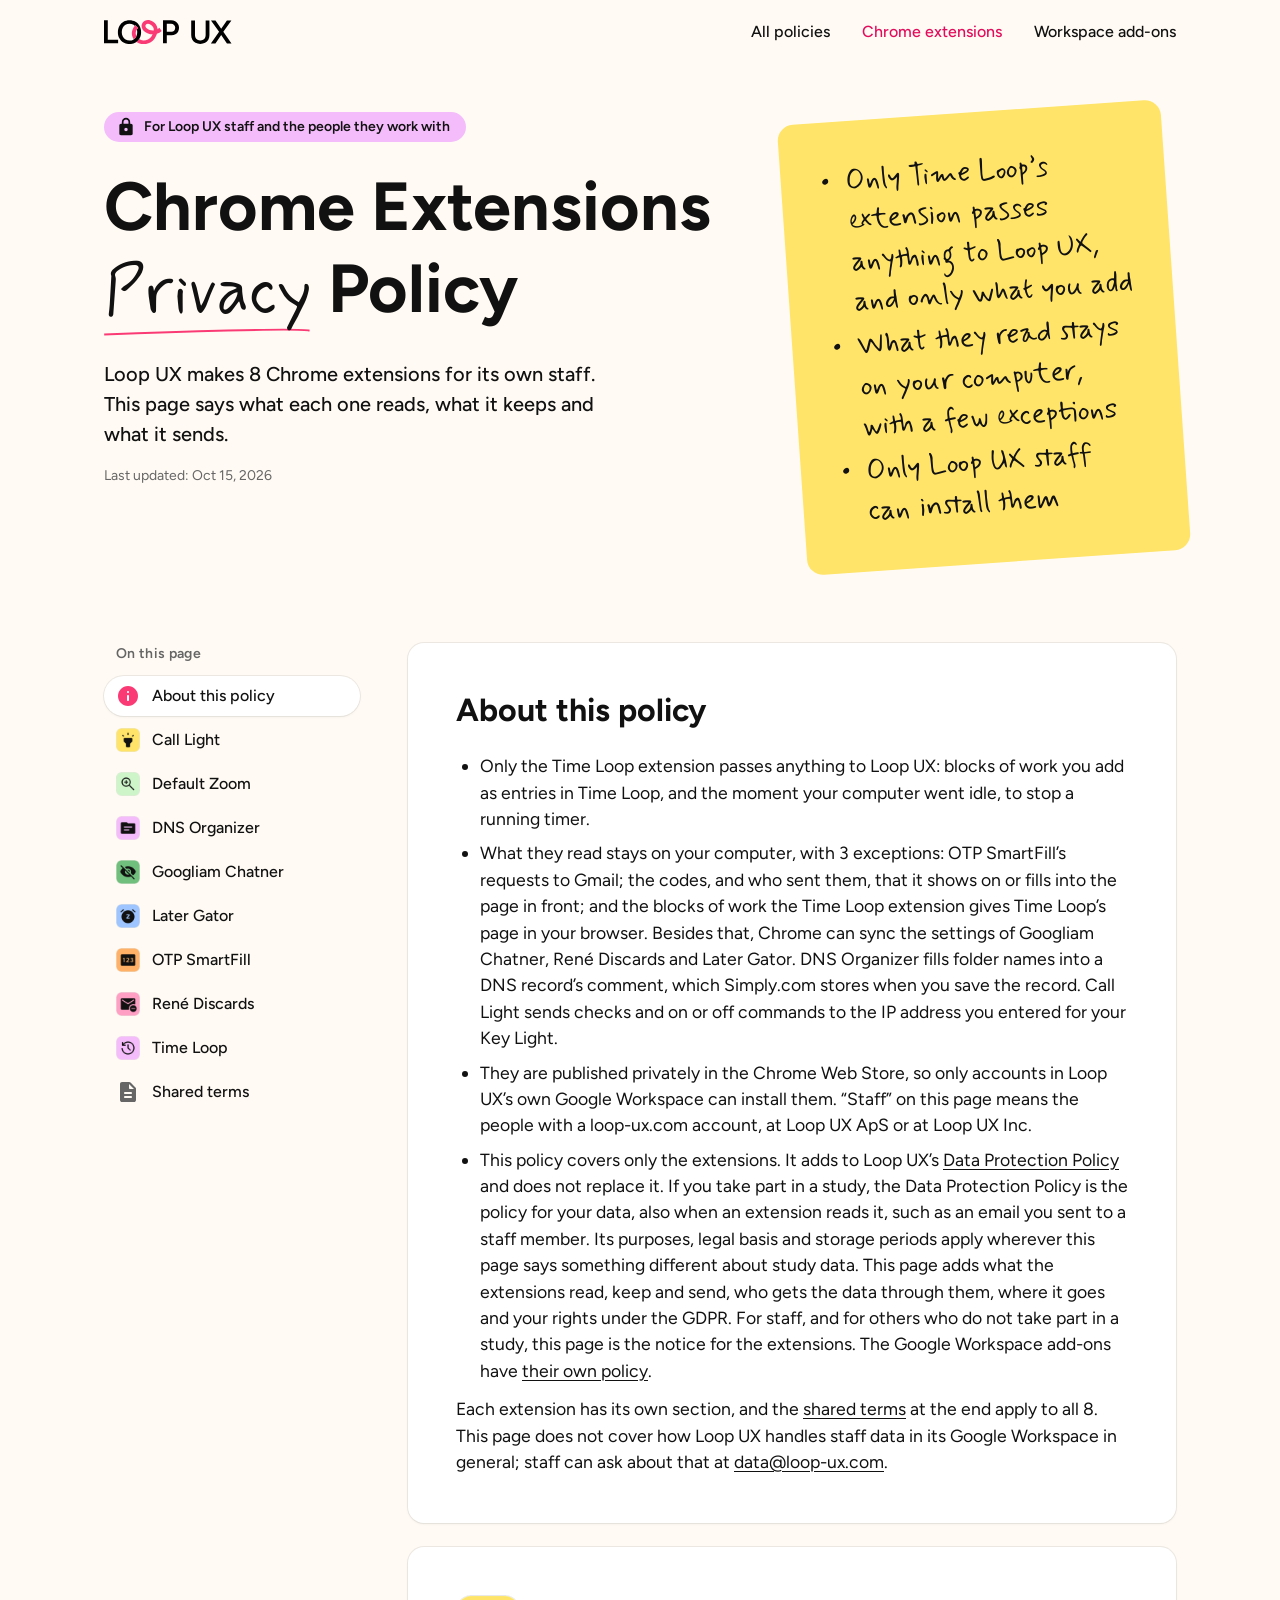
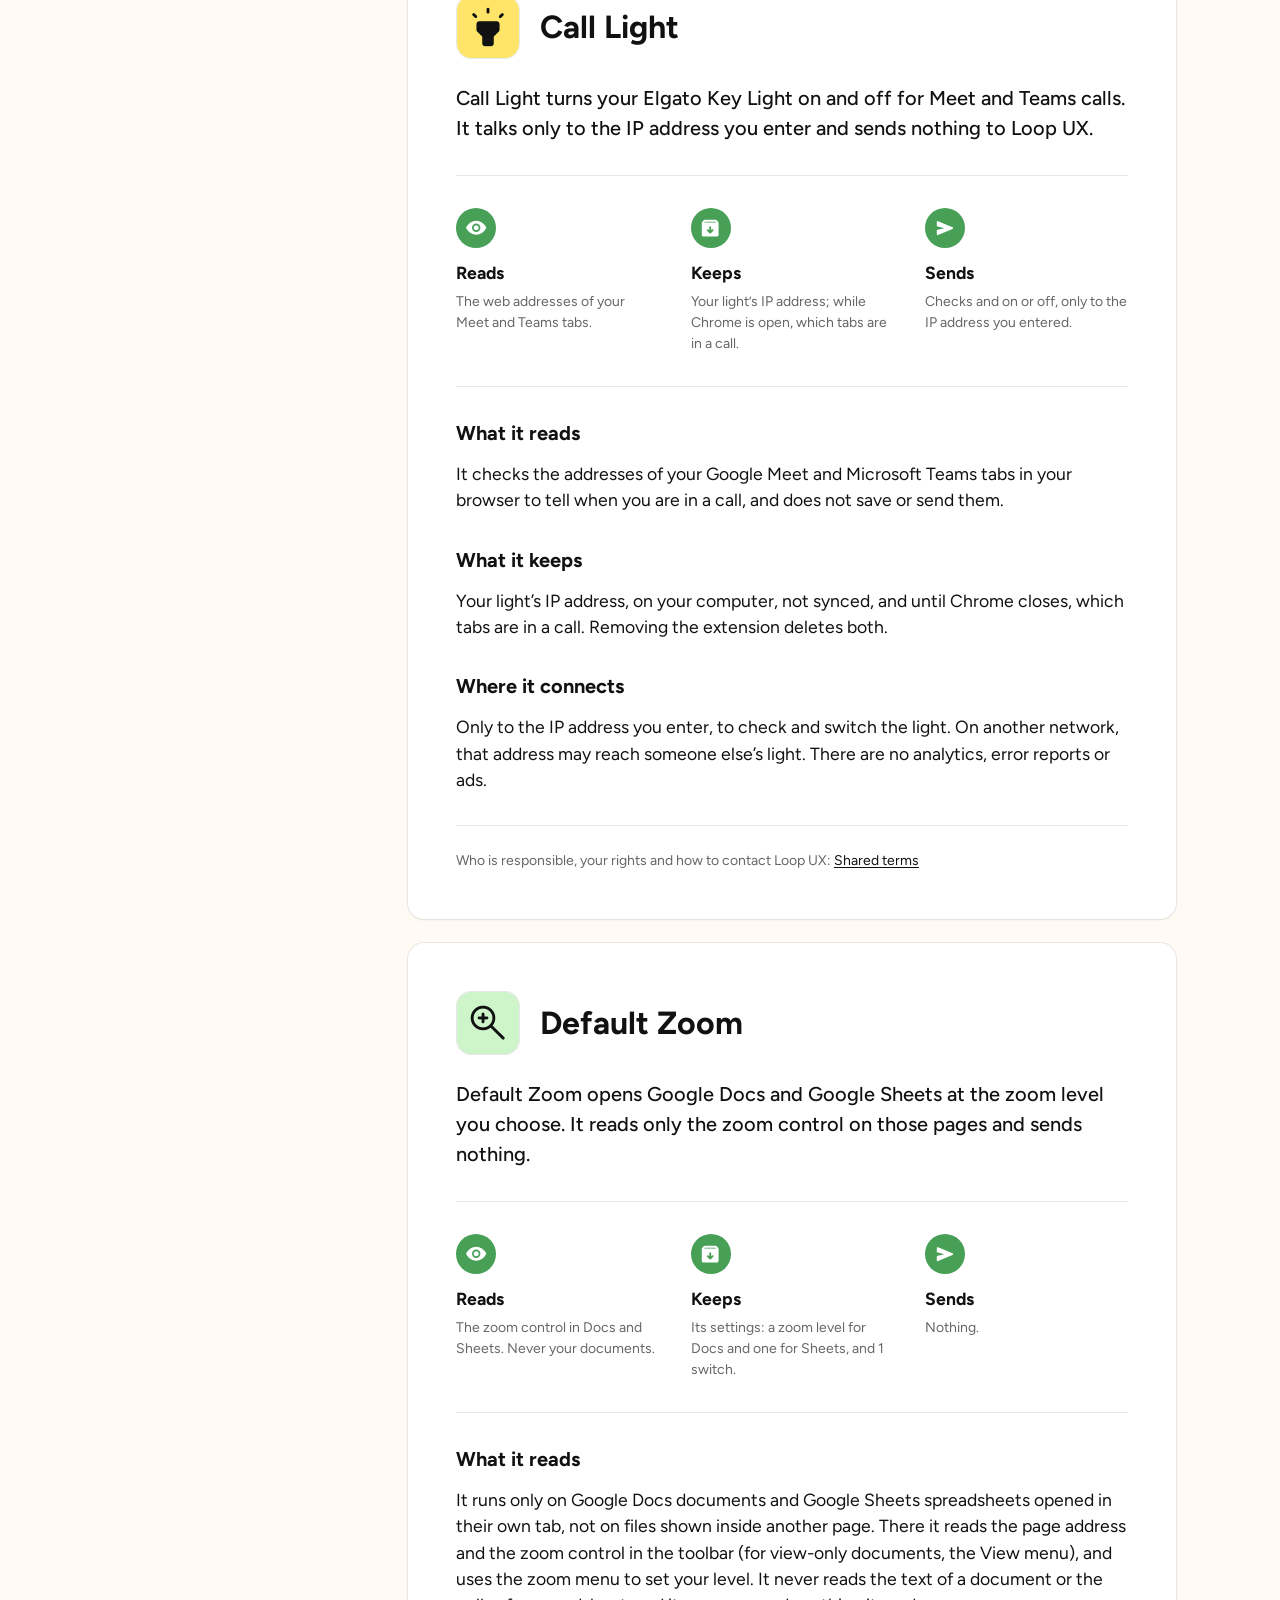
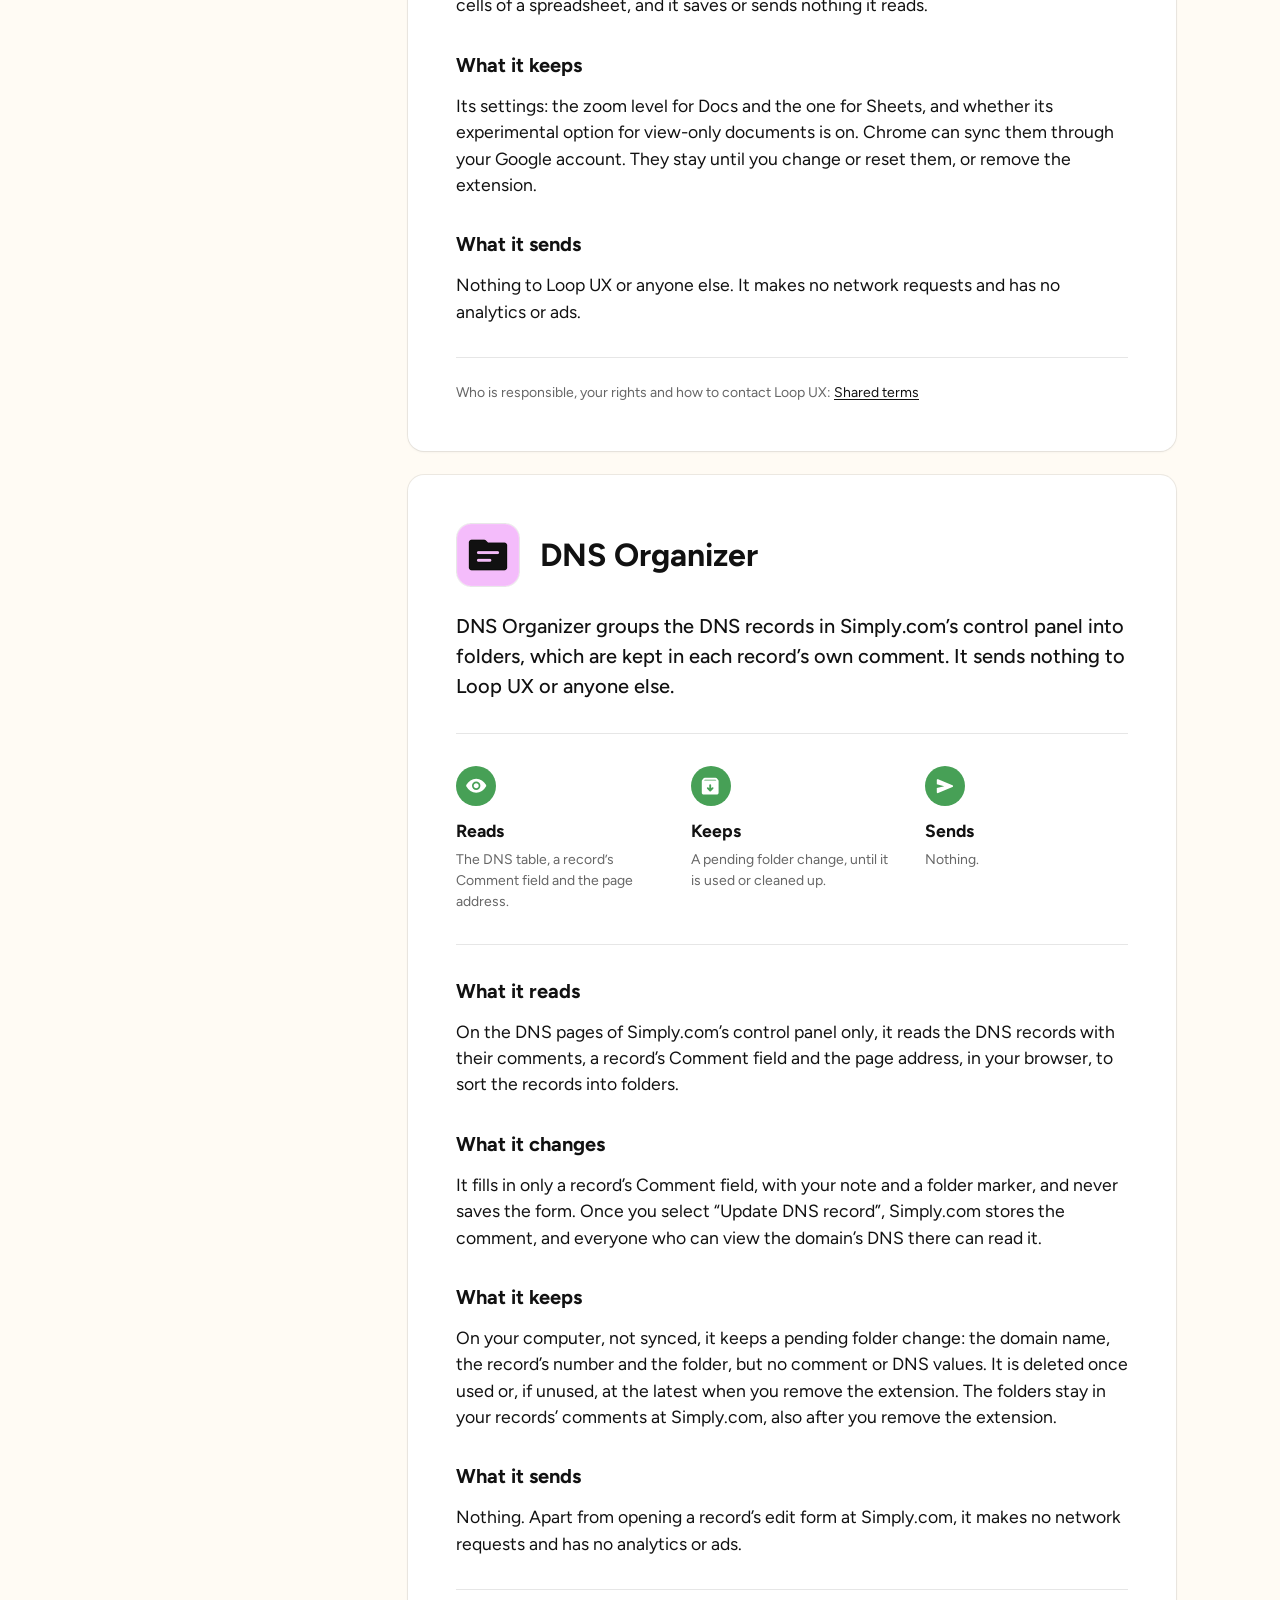
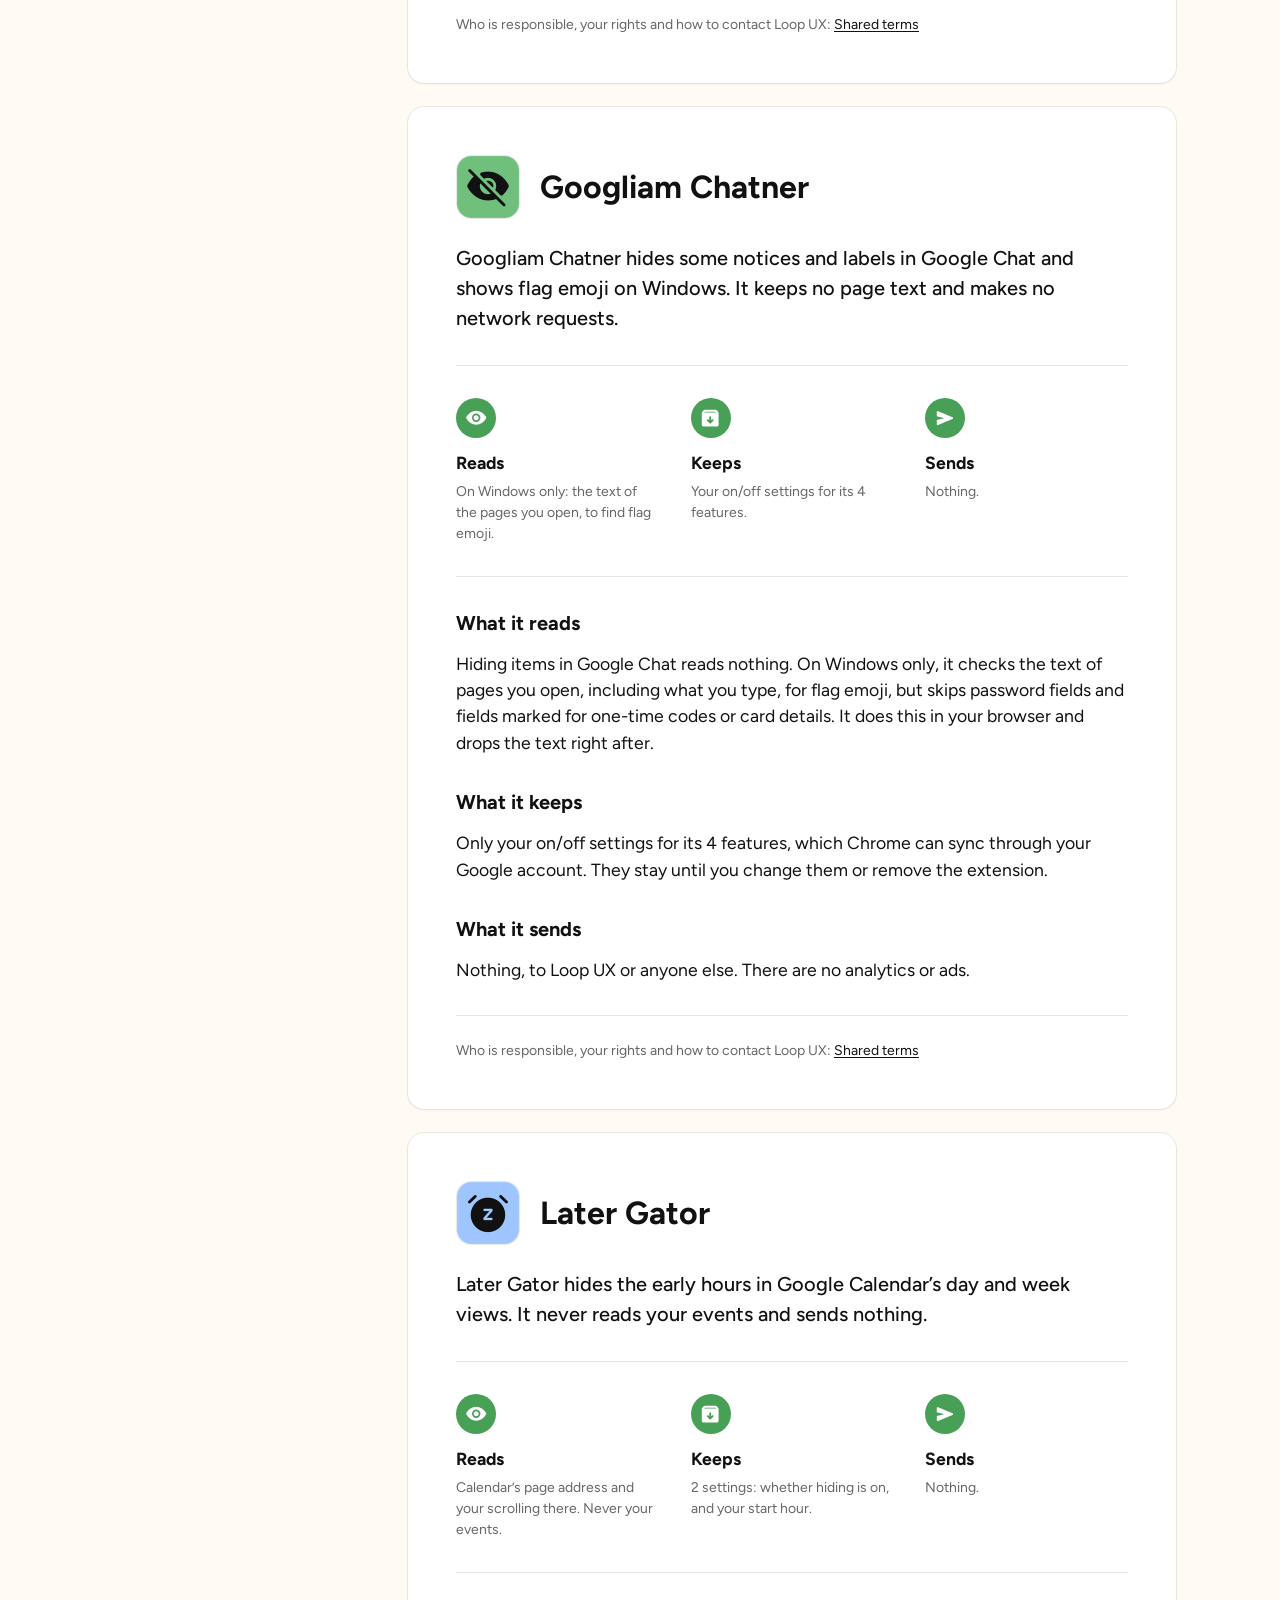
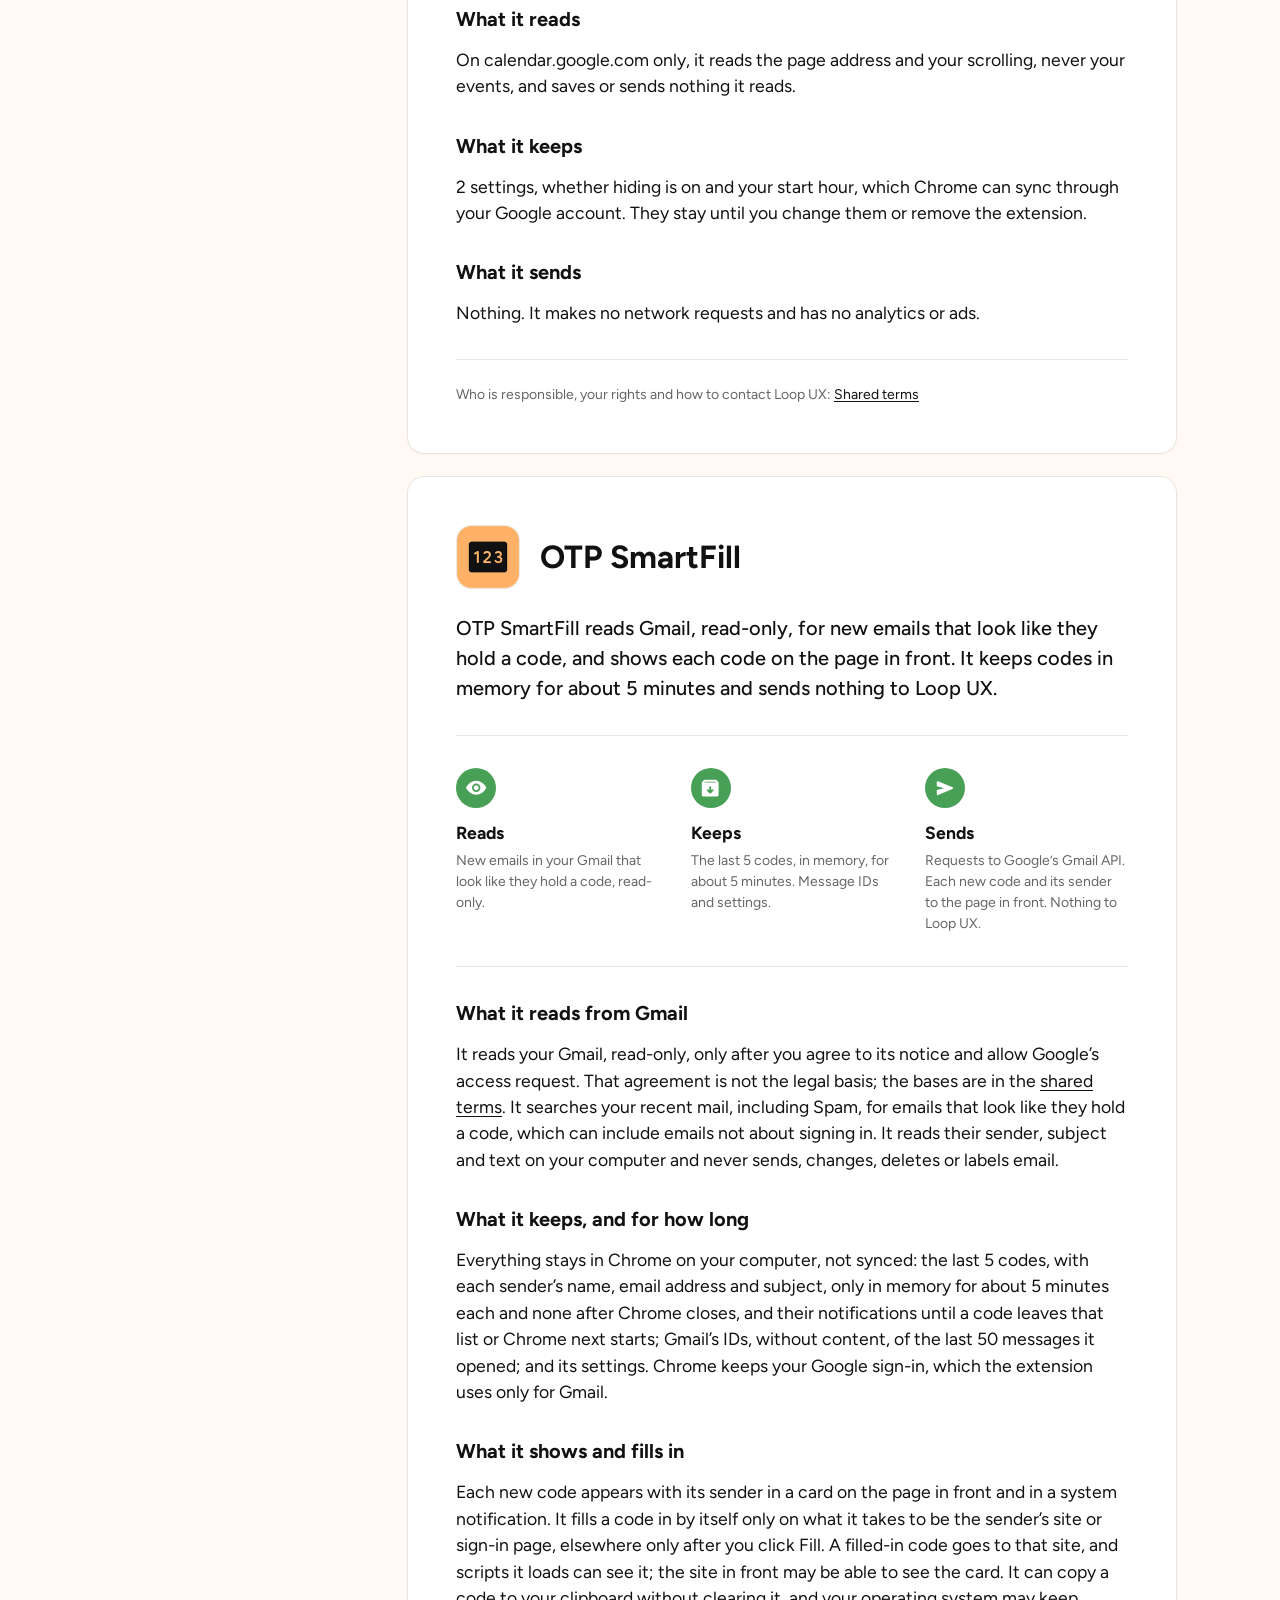
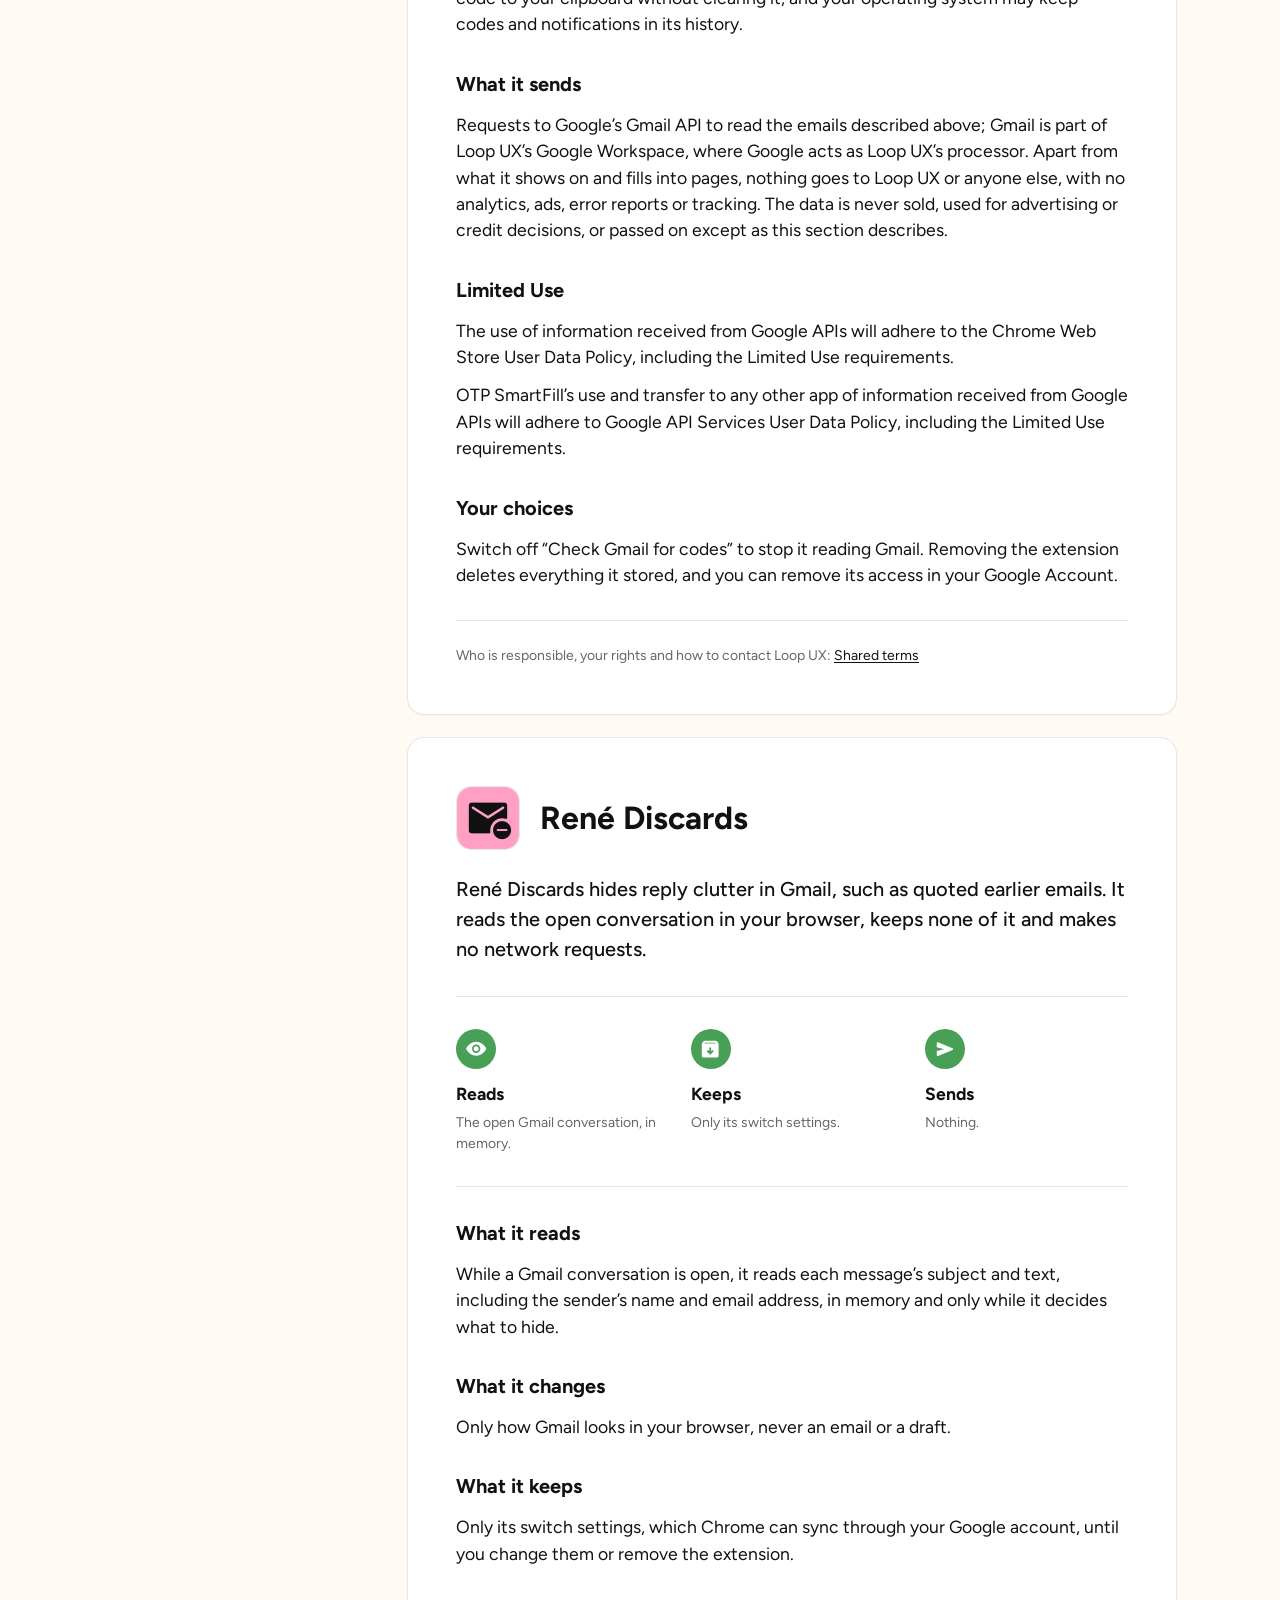
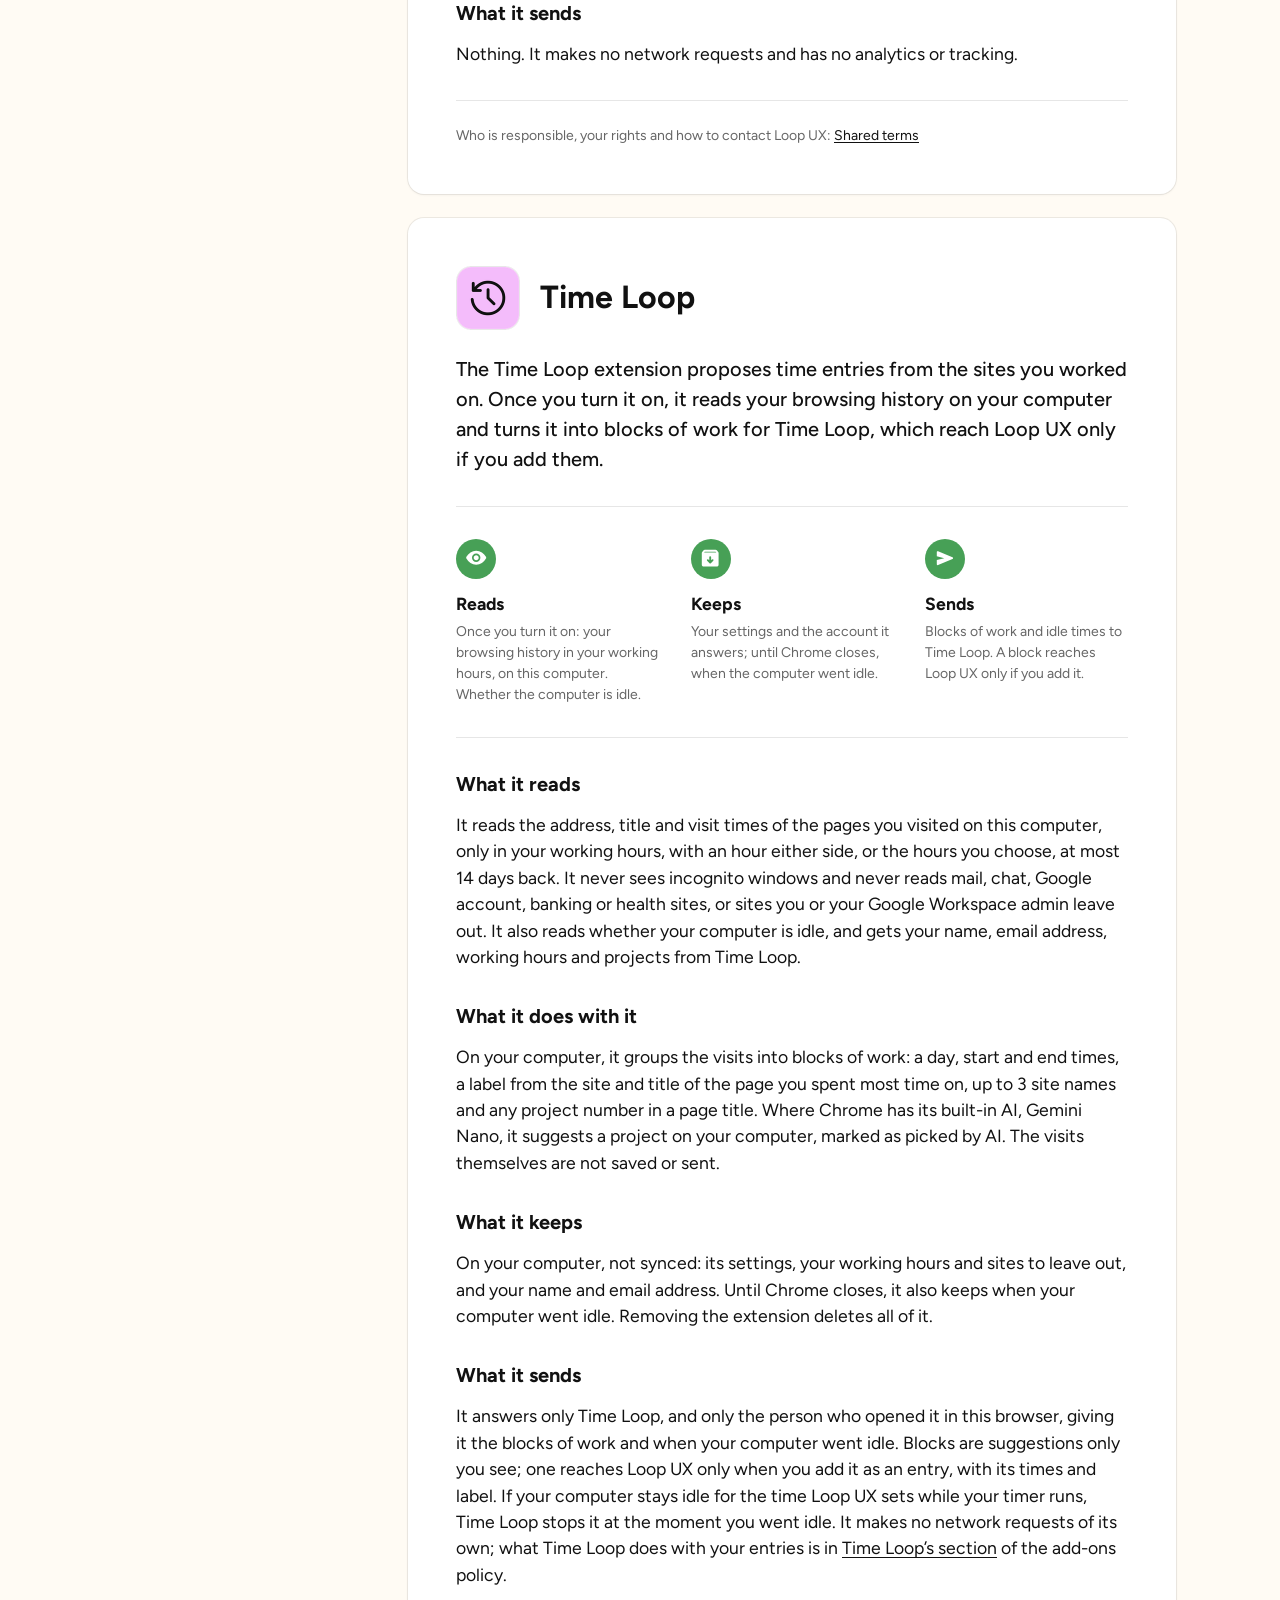
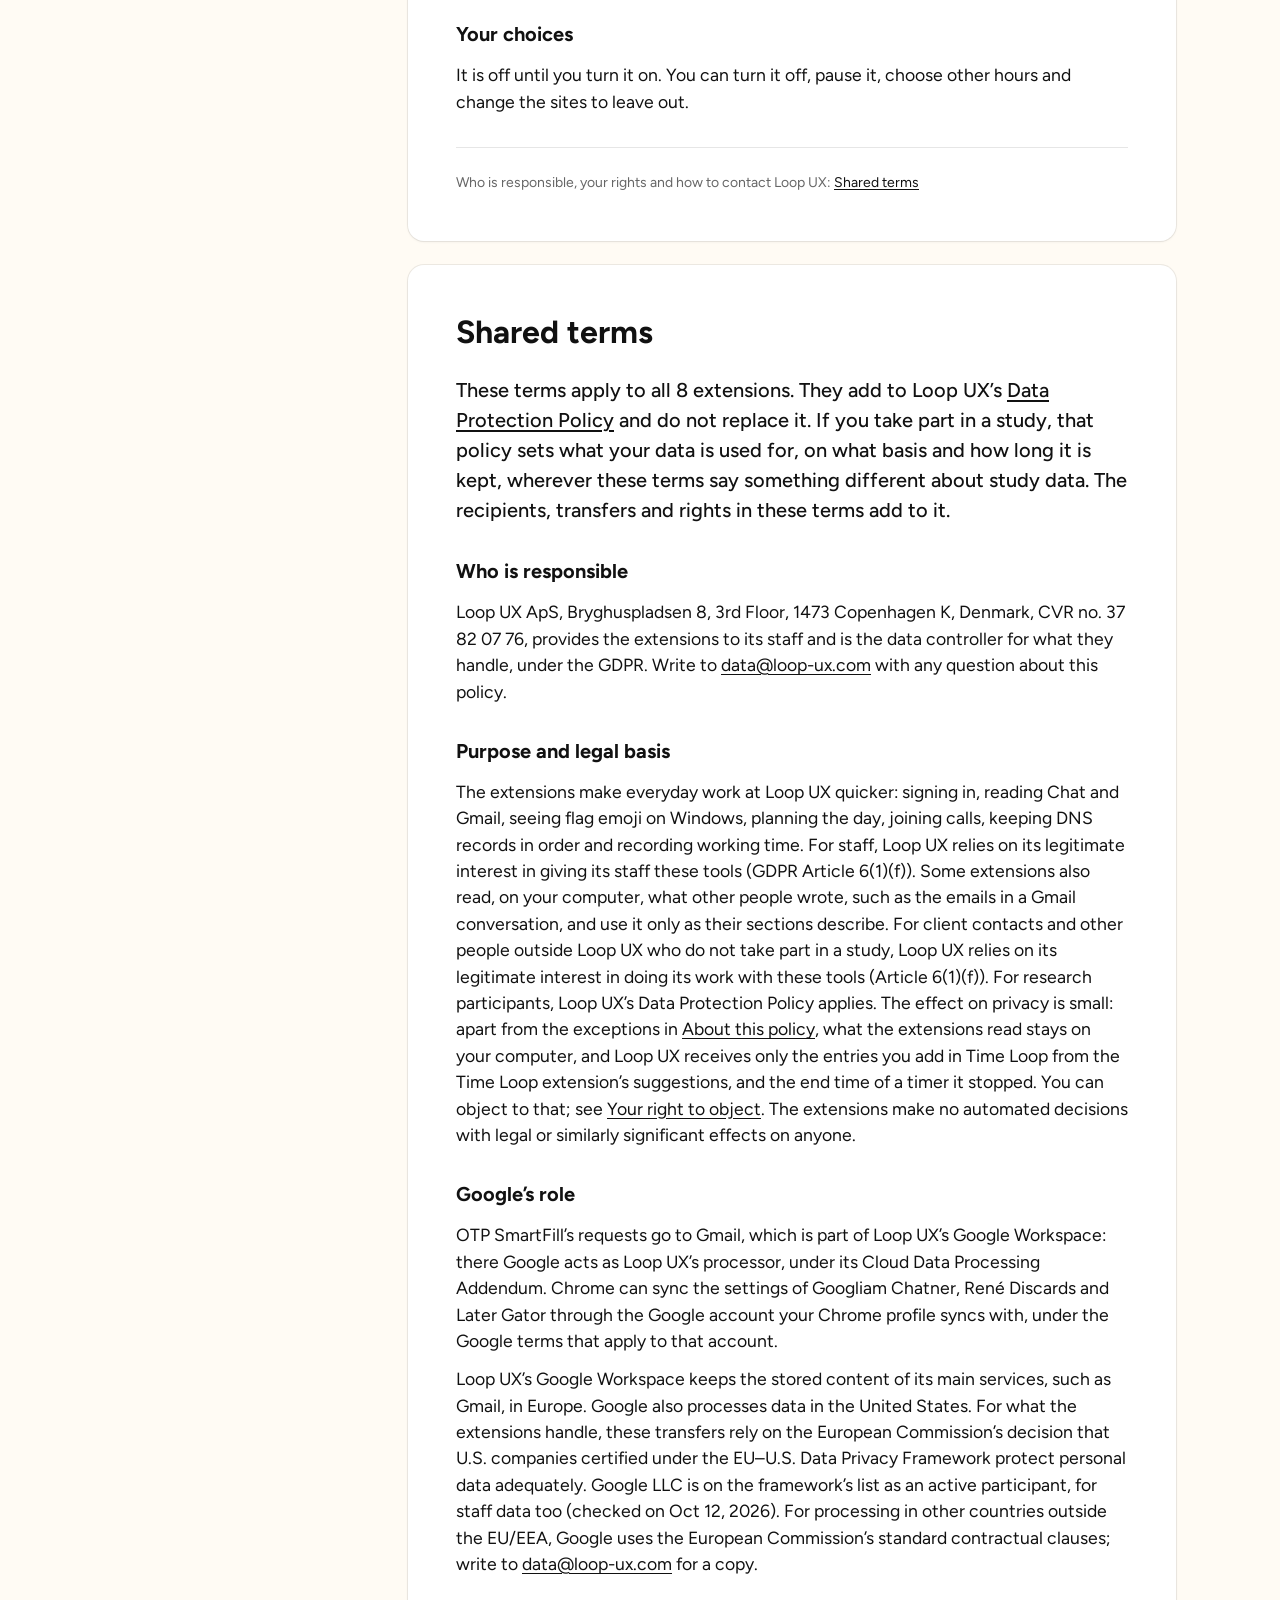
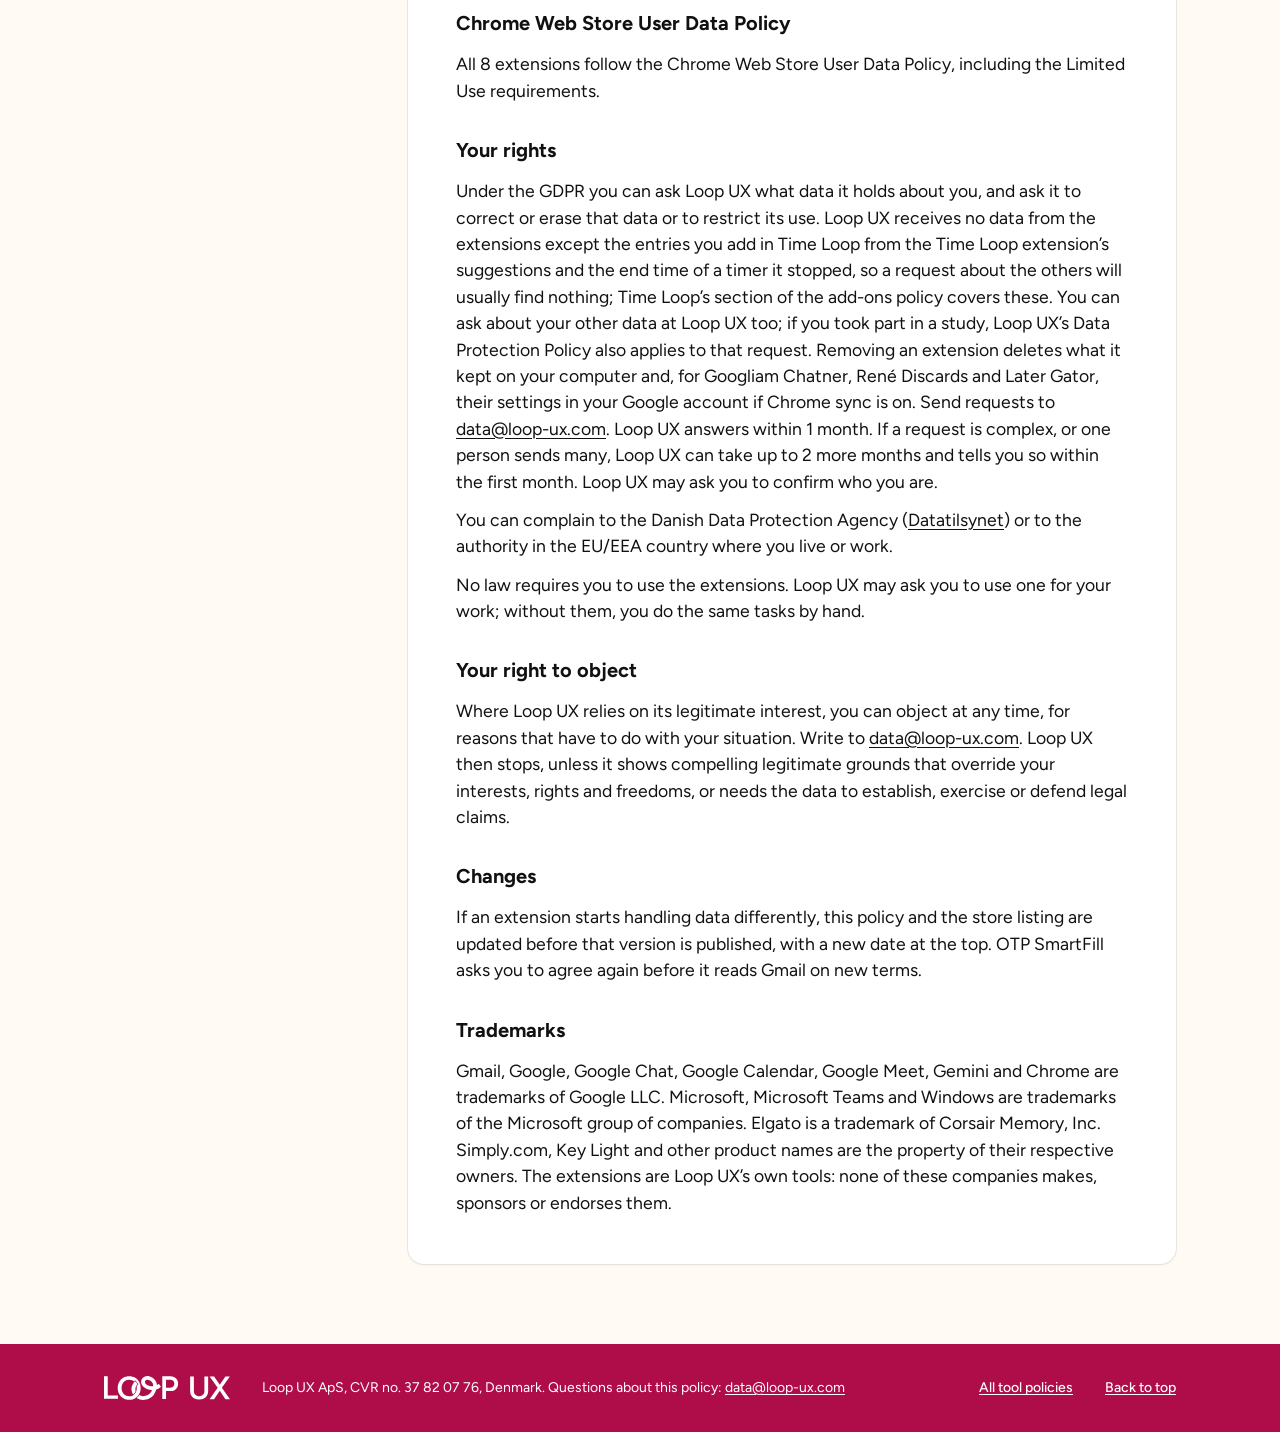
==== chrome-extensions/index.html @ 392c1c0e "Tools listed A to Z on both policies and the root page; Time Loop after the add-ons Co-Authored-By: " ====
<!doctype html>
<html lang="en" data-theme="light">
<head>
  <meta charset="utf-8">
  <meta name="viewport" content="width=device-width, initial-scale=1">
  <title>Chrome Extensions Privacy Policy | Loop UX</title>
  <meta name="description" content="Loop UX makes 8 Chrome extensions for its own staff. This page says what each one reads, what it keeps and what it sends.">
  <meta name="robots" content="noindex">
  <meta property="og:type" content="website">
  <meta property="og:title" content="Chrome Extensions Privacy Policy | Loop UX">
  <meta property="og:description" content="Loop UX makes 8 Chrome extensions for its own staff. This page says what each one reads, what it keeps and what it sends.">
  <meta property="og:url" content="https://loop-ux.github.io/Tools-Privacy-Policy/chrome-extensions/">
  <link rel="icon" type="image/svg+xml" href="../assets/mark_pink.svg">
  <link rel="preload" href="../loopux/fonts/Figtree-Variable.woff2" as="font" type="font/woff2" crossorigin>
  <link rel="stylesheet" href="../loopux/fonts.css">
  <link rel="stylesheet" href="../loopux/tokens.css?v=10.8.1">
  <link rel="stylesheet" href="../loopux/loopux.site.css?v=10.8.1">
  <link rel="stylesheet" href="../page.css?v=17">
  <script src="../theme.js?v=4"></script>
  <script src="../nav.js?v=7" defer></script>
  <script src="../share.js?v=2" defer></script>
</head>
<body>
  <a class="skip" href="#main">Skip to the policy</a>

  <nav class="lx-navbar" aria-label="Main"><div class="lx-navbar__inner"><a class="lx-navbar__brand" href="https://www.loop-ux.com"><svg viewBox="0 0 698 133" fill="none" xmlns="http://www.w3.org/2000/svg" role="img" aria-label="Loop UX" class="lx-logo" style="height: 24.3px; width: 127.53px;"><path d="M526.79 130.81C516.91 130.81 508.25 128.81 500.82 124.83C493.38 120.84 487.61 115.22 483.5 107.96C479.39 100.7 477.34 92.25 477.34 82.61V3.35001H498.05V82.61C498.05 88.45 499.27 93.53 501.71 97.88C504.15 102.23 507.57 105.62 511.97 108.05C516.37 110.49 521.43 111.71 527.14 111.71C532.85 111.71 538.12 110.49 542.59 108.05C547.05 105.61 550.47 102.22 552.85 97.88C555.23 93.53 556.42 88.45 556.42 82.61V3.35001H577.13V82.61C577.13 92.25 575.08 100.71 570.97 107.96C566.86 115.22 561.03 120.84 553.48 124.83C545.92 128.81 537.02 130.81 526.79 130.81Z" style="fill: var(--logo-ink);"></path><path d="M584.95 128.31L629.94 64.58L585.49 3.34H610.3L641.54 47.97L672.78 3.34H697.42L653.15 64.58L697.96 128.31H672.97L641.55 81.54L609.95 128.31H584.96H584.95Z" style="fill: var(--logo-ink);"></path><path d="M0 126.76V1.8H20.71V107.84H77.3V126.76H0Z" style="fill: var(--logo-ink);"></path><path d="M323.06 126.76V1.8H367.15C375.6 1.8 383.13 3.53 389.74 6.98C396.35 10.43 401.49 15.22 405.18 21.35C408.87 27.48 410.71 34.59 410.71 42.68C410.71 50.77 408.98 57.71 405.53 63.84C402.08 69.97 397.26 74.79 391.07 78.3C384.88 81.81 377.8 83.57 369.82 83.57H343.76V126.77H323.05L323.06 126.76ZM343.77 64.46H369.48C375.43 64.46 380.31 62.44 384.12 58.39C387.92 54.35 389.83 49.11 389.83 42.68C389.83 36.25 387.69 30.84 383.41 26.79C379.12 22.75 373.59 20.72 366.8 20.72H343.77V64.46Z" style="fill: var(--logo-ink);"></path><path d="M303 42.72C299.91 46.13 296.56 48.75 293.18 50.76C293.07 48.31 292.8 45.83 292.35 43.37C289.77 29.34 281.84 17.89 268.78 9.32C244.3 -6.73 222.36 0.160001 212.33 13.36C203.27 25.29 201.74 45.34 219.81 61.15C232.12 71.91 248.94 77.98 266 78.38C262.45 86.14 258.7 91.41 258.67 91.45L258.61 91.54C250.06 103.61 233.07 111.61 216.13 111.61C215.85 111.61 215.56 111.61 215.28 111.6C206.03 111.21 198.53 108.06 192.73 104.19C188.86 110.3 184.09 115.48 178.43 119.71C178.2 119.88 177.96 120.06 177.73 120.22C189.65 128.78 203.65 132.39 214.95 132.6C215.34 132.61 215.74 132.61 216.14 132.61C239.93 132.61 263.21 121.35 275.72 103.71C276.55 102.56 284.8 90.83 289.68 75.14C299.73 72.01 308.53 66.77 315.75 59.72L303 42.72ZM272.06 57.24C258.07 58.3 243.47 53.94 233.64 45.34C225.12 37.88 225.84 30.3 229.05 26.07C231.38 23.01 235.32 20.99 240.45 20.99C245.17 20.99 250.89 22.7 257.26 26.88C265.43 32.24 270.15 38.86 271.69 47.1C272.31 50.44 272.37 53.87 272.06 57.24Z" fill="#FA3A74"></path><path d="M195.01 32.56C189.65 22.76 182.19 15.06 172.63 9.46C163.06 3.87 152.08 1.07 139.68 1.07C127.28 1.07 116.16 3.87 106.65 9.46C97.14 15.06 89.65 22.76 84.18 32.56C78.7 42.37 75.97 53.72 75.97 66.59C75.97 79.46 78.7 90.48 84.18 100.34C89.65 110.21 97.2 117.91 106.83 123.45C116.46 128.98 127.53 131.75 140.04 131.75C152.55 131.75 163.36 128.98 172.81 123.45C174.52 122.45 176.15 121.37 177.73 120.22C177.96 120.06 178.2 119.88 178.43 119.71C184.09 115.48 188.86 110.3 192.73 104.19C192.77 104.14 192.81 104.08 192.84 104.03C193.6 102.84 194.32 101.61 195.01 100.34C200.36 90.48 203.04 79.16 203.04 66.41C203.04 53.66 200.36 42.37 195.01 32.56ZM179.95 52.11C180.39 53.77 180.76 55.48 181.03 57.23C181.51 60.21 181.74 63.33 181.74 66.59C181.74 72.69 180.9 78.33 179.24 83.49C178.82 84.77 178.36 86.02 177.84 87.24C177.72 87.54 177.59 87.84 177.45 88.13C177.13 88.87 176.78 89.6 176.41 90.32C173.33 96.35 169.21 101.26 164.07 105.04C163.84 105.21 163.6 105.39 163.36 105.55C162.82 105.94 162.27 106.31 161.71 106.66C161.28 106.93 160.85 107.19 160.41 107.44C154.46 110.89 147.67 112.62 140.04 112.62C131.74 112.62 124.37 110.63 117.93 106.66C111.49 102.69 106.44 97.25 102.77 90.32C99.1 83.41 97.27 75.43 97.27 66.41C97.27 57.39 99.07 49.56 102.68 42.58C106.29 35.61 111.28 30.16 117.66 26.25C124.04 22.34 131.32 20.38 139.5 20.38C147.68 20.38 155.12 22.37 161.43 26.34C163.11 27.39 164.69 28.55 166.17 29.81C166.89 30.43 167.59 31.07 168.27 31.73C168.43 31.89 168.59 32.04 168.74 32.2C170.62 30.09 171.99 28.83 172.35 28.51L179.35 36.34L186.39 44.12C186.39 44.12 183.15 47.13 179.95 52.11Z" style="fill: var(--logo-ink);"></path><path d="M186.39 44.12C186.39 44.12 183.15 47.13 179.95 52.11C179.82 52.3 179.7 52.51 179.57 52.71C178.38 54.64 177.21 56.85 176.22 59.29C172.32 68.88 172.75 78.56 177.45 88.13C177.13 88.87 176.78 89.6 176.41 90.32C173.33 96.35 169.21 101.26 164.07 105.04C163.84 105.21 163.6 105.39 163.36 105.55C163.24 105.37 163.12 105.2 163 105.02C148.32 82.97 151.75 63.16 157.15 50.46C160.45 42.7 164.83 36.73 168.06 32.98C168.29 32.71 168.52 32.45 168.74 32.2C170.62 30.09 171.99 28.83 172.35 28.51L179.35 36.34L186.39 44.12Z" fill="#FA3A74"></path></svg></a><div class="lx-navbar__menu"><a class="lx-navbar__link nav-home" href="../">All policies</a><a class="lx-navbar__link is-current" href="../chrome-extensions/" aria-current="page"><span class="nav-wide">Chrome extensions</span><span class="nav-narrow">Extensions</span></a><a class="lx-navbar__link" href="../workspace-add-ons/"><span class="nav-wide">Workspace add-ons</span><span class="nav-narrow">Add-ons</span></a></div></div></nav>

  <main id="main">
    <header class="hero">
      <div class="hero__text">
        <p class="hero__for" data-theme="light"><svg viewBox="0 -960 960 960" xmlns="http://www.w3.org/2000/svg" aria-hidden="true" focusable="false"><path fill="currentColor" d="M240-80q-33 0-56.5-23.5T160-160v-400q0-33 23.5-56.5T240-640h40v-80q0-83 58.5-141.5T480-920q83 0 141.5 58.5T680-720v80h40q33 0 56.5 23.5T800-560v400q0 33-23.5 56.5T720-80H240Zm240-200q33 0 56.5-23.5T560-360q0-33-23.5-56.5T480-440q-33 0-56.5 23.5T400-360q0 33 23.5 56.5T480-280ZM360-640h240v-80q0-50-35-85t-85-35q-50 0-85 35t-35 85v80Z"/></svg>For Loop UX staff and the people they work with</p>
        <h1 class="lx-heading type-h2">Chrome Extensions <span class="lx-script">Privacy<span class="lx-script__mark lx-script__mark--underline" aria-hidden="true"><svg viewBox="0 0 79 5" fill="none" xmlns="http://www.w3.org/2000/svg" aria-hidden="true" preserveAspectRatio="none" width="100%" height="100%" class="lx-scribble"><path d="M0.0644531 4C24.4982 2.43156 74.3054 -0.234777 78.0645 1.64735" stroke="#FA3A74" stroke-width="2" vector-effect="non-scaling-stroke" fill="none"></path></svg></span></span> Policy</h1>
        <p class="type-lead hero__lead">Loop UX makes 8 Chrome extensions for its own staff. This page says what each one reads, what it keeps and what it sends.</p>
        <p class="type-body-sm hero__updated">Last updated: <time datetime="2026-10-15">Oct 15, 2026</time></p>
      </div>
      <div class="hero__note">
        <h2 class="visually-hidden">In short</h2>
        <div class="lx-note lx-note--yellow lx-tilt--left lx-on-pastel" data-theme="light"><ul class="lx-note__list"><li class="lx-note__item"><span class="lx-note__bullet" aria-hidden="true">•</span><span>Only Time Loop’s extension passes anything to Loop UX, and only what you add</span></li><li class="lx-note__item"><span class="lx-note__bullet" aria-hidden="true">•</span><span>What they read stays on your computer, with a few exceptions</span></li><li class="lx-note__item"><span class="lx-note__bullet" aria-hidden="true">•</span><span>Only Loop UX staff can install them</span></li></ul></div>
      </div>
    </header>

    <nav class="sections" aria-label="Sections of this policy">
      <div class="sections__inner">
        <a href="#overview">About</a>
        <a href="#call-light">Call Light</a>
        <a href="#default-zoom">Default Zoom</a>
        <a href="#dns-organizer">DNS Organizer</a>
        <a href="#googliam-chatner">Googliam Chatner</a>
        <a href="#later-gator">Later Gator</a>
        <a href="#otp-smartfill">OTP SmartFill</a>
        <a href="#rene-discards">René Discards</a>
        <a href="#time-loop-extension">Time Loop</a>
        <a href="#shared-terms">Shared terms</a>
      </div>
    </nav>

    <div class="layout">
      <nav class="side" aria-labelledby="side-label">
        <p class="type-eyebrow side__label" id="side-label">On this page</p>
        <ul class="side__list">
          <li><a href="#overview"><svg viewBox="0 -960 960 960" xmlns="http://www.w3.org/2000/svg" fill="none" width="24" height="24" class="lx-icon" focusable="false" aria-hidden="true"><path fill="currentColor" d="M480-280q17 0 28.5-11.5T520-320v-160q0-17-11.5-28.5T480-520q-17 0-28.5 11.5T440-480v160q0 17 11.5 28.5T480-280Zm0-320q17 0 28.5-11.5T520-640q0-17-11.5-28.5T480-680q-17 0-28.5 11.5T440-640q0 17 11.5 28.5T480-600Zm0 520q-83 0-156-31.5T197-197q-54-54-85.5-127T80-480q0-83 31.5-156T197-763q54-54 127-85.5T480-880q83 0 156 31.5T763-763q54 54 85.5 127T880-480q0 83-31.5 156T763-197q-54 54-127 85.5T480-80Z"></path></svg><span>About this policy</span></a></li>
          <li><a href="#call-light"><img src="../assets/icons/call-light.png" width="24" height="24" alt=""><span>Call Light</span></a>
            <div class="side__sub">
            <ul>
              <li><a href="#call-light-what-it-reads">What it reads</a></li>
              <li><a href="#call-light-what-it-keeps">What it keeps</a></li>
              <li><a href="#call-light-where-it-connects">Where it connects</a></li>
            </ul>
            </div>
          </li>
          <li><a href="#default-zoom"><img src="../assets/icons/default-zoom.png" width="24" height="24" alt=""><span>Default Zoom</span></a>
            <div class="side__sub">
            <ul>
              <li><a href="#default-zoom-what-it-reads">What it reads</a></li>
              <li><a href="#default-zoom-what-it-keeps">What it keeps</a></li>
              <li><a href="#default-zoom-what-it-sends">What it sends</a></li>
            </ul>
            </div>
          </li>
          <li><a href="#dns-organizer"><img src="../assets/icons/dns-organizer.png" width="24" height="24" alt=""><span>DNS Organizer</span></a>
            <div class="side__sub">
            <ul>
              <li><a href="#dns-organizer-what-it-reads">What it reads</a></li>
              <li><a href="#dns-organizer-what-it-changes">What it changes</a></li>
              <li><a href="#dns-organizer-what-it-keeps">What it keeps</a></li>
              <li><a href="#dns-organizer-what-it-sends">What it sends</a></li>
            </ul>
            </div>
          </li>
          <li><a href="#googliam-chatner"><img src="../assets/icons/googliam-chatner.png" width="24" height="24" alt=""><span>Googliam Chatner</span></a>
            <div class="side__sub">
            <ul>
              <li><a href="#googliam-chatner-what-it-reads">What it reads</a></li>
              <li><a href="#googliam-chatner-what-it-keeps">What it keeps</a></li>
              <li><a href="#googliam-chatner-what-it-sends">What it sends</a></li>
            </ul>
            </div>
          </li>
          <li><a href="#later-gator"><img src="../assets/icons/later-gator.png" width="24" height="24" alt=""><span>Later Gator</span></a>
            <div class="side__sub">
            <ul>
              <li><a href="#later-gator-what-it-reads">What it reads</a></li>
              <li><a href="#later-gator-what-it-keeps">What it keeps</a></li>
              <li><a href="#later-gator-what-it-sends">What it sends</a></li>
            </ul>
            </div>
          </li>
          <li><a href="#otp-smartfill"><img src="../assets/icons/otp-smartfill.png" width="24" height="24" alt=""><span>OTP SmartFill</span></a>
            <div class="side__sub">
            <ul>
              <li><a href="#otp-smartfill-what-it-reads-from-gmail">What it reads from Gmail</a></li>
              <li><a href="#otp-smartfill-what-it-keeps-and-for-how-long">What it keeps, and for how long</a></li>
              <li><a href="#otp-smartfill-what-it-shows-and-fills-in">What it shows and fills in</a></li>
              <li><a href="#otp-smartfill-what-it-sends">What it sends</a></li>
              <li><a href="#otp-smartfill-limited-use">Limited Use</a></li>
              <li><a href="#otp-smartfill-your-choices">Your choices</a></li>
            </ul>
            </div>
          </li>
          <li><a href="#rene-discards"><img src="../assets/icons/rene-discards.png" width="24" height="24" alt=""><span>René Discards</span></a>
            <div class="side__sub">
            <ul>
              <li><a href="#rene-discards-what-it-reads">What it reads</a></li>
              <li><a href="#rene-discards-what-it-changes">What it changes</a></li>
              <li><a href="#rene-discards-what-it-keeps">What it keeps</a></li>
              <li><a href="#rene-discards-what-it-sends">What it sends</a></li>
            </ul>
            </div>
          </li>
          <li><a href="#time-loop-extension"><img src="../assets/icons/time-loop-extension.png" width="24" height="24" alt=""><span>Time Loop</span></a>
            <div class="side__sub">
            <ul>
              <li><a href="#time-loop-extension-what-it-reads">What it reads</a></li>
              <li><a href="#time-loop-extension-what-it-does-with-it">What it does with it</a></li>
              <li><a href="#time-loop-extension-what-it-keeps">What it keeps</a></li>
              <li><a href="#time-loop-extension-what-it-sends">What it sends</a></li>
              <li><a href="#time-loop-extension-your-choices">Your choices</a></li>
            </ul>
            </div>
          </li>
          <li><a href="#shared-terms"><svg viewBox="0 -960 960 960" xmlns="http://www.w3.org/2000/svg" fill="none" width="24" height="24" class="lx-icon" focusable="false" aria-hidden="true"><path fill="currentColor" d="M360-240h240q17 0 28.5-11.5T640-280q0-17-11.5-28.5T600-320H360q-17 0-28.5 11.5T320-280q0 17 11.5 28.5T360-240Zm0-160h240q17 0 28.5-11.5T640-440q0-17-11.5-28.5T600-480H360q-17 0-28.5 11.5T320-440q0 17 11.5 28.5T360-400ZM240-80q-33 0-56.5-23.5T160-160v-640q0-33 23.5-56.5T240-880h287q16 0 30.5 6t25.5 17l194 194q11 11 17 25.5t6 30.5v447q0 33-23.5 56.5T720-80H240Zm280-560q0 17 11.5 28.5T560-600h160L520-800v160Z"></path></svg><span>Shared terms</span></a>
            <div class="side__sub">
            <ul>
              <li><a href="#shared-terms-who-is-responsible">Who is responsible</a></li>
              <li><a href="#shared-terms-purpose-and-legal-basis">Purpose and legal basis</a></li>
              <li><a href="#shared-terms-googles-role">Google’s role</a></li>
              <li><a href="#shared-terms-chrome-web-store-user-data-policy">Chrome Web Store User Data Policy</a></li>
              <li><a href="#shared-terms-your-rights">Your rights</a></li>
              <li><a href="#shared-terms-your-right-to-object">Your right to object</a></li>
              <li><a href="#shared-terms-changes">Changes</a></li>
              <li><a href="#shared-terms-trademarks">Trademarks</a></li>
            </ul>
            </div>
          </li>
        </ul>
      </nav>

      <div class="panels">
        <section class="panel" id="overview">
          <div class="panel__head">
            <h2>About this policy</h2>
          </div>
          <div class="panel__body">
        <ul>
          <li>Only the Time Loop extension passes anything to Loop UX: blocks of work you add as entries in Time Loop, and the moment your computer went idle, to stop a running timer.</li>
          <li>What they read stays on your computer, with 3 exceptions: OTP SmartFill’s requests to Gmail; the codes, and who sent them, that it shows on or fills into the page in front; and the blocks of work the Time Loop extension gives Time Loop’s page in your browser. Besides that, Chrome can sync the settings of Googliam Chatner, René Discards and Later Gator. DNS Organizer fills folder names into a DNS record’s comment, which Simply.com stores when you save the record. Call Light sends checks and on or off commands to the IP address you entered for your Key Light.</li>
          <li>They are published privately in the Chrome Web Store, so only accounts in Loop UX’s own Google Workspace can install them. “Staff” on this page means the people with a loop-ux.com account, at Loop UX ApS or at Loop UX Inc.</li>
          <li>This policy covers only the extensions. It adds to Loop UX’s <a href="https://www.loop-ux.com/data-protection-policy">Data Protection Policy</a> and does not replace it. If you take part in a study, the Data Protection Policy is the policy for your data, also when an extension reads it, such as an email you sent to a staff member. Its purposes, legal basis and storage periods apply wherever this page says something different about study data. This page adds what the extensions read, keep and send, who gets the data through them, where it goes and your rights under the GDPR. For staff, and for others who do not take part in a study, this page is the notice for the extensions. The Google Workspace add-ons have <a href="../workspace-add-ons/">their own policy</a>.</li>
        </ul>
        <p>Each extension has its own section, and the <a href="#shared-terms">shared terms</a> at the end apply to all 8. This page does not cover how Loop UX handles staff data in its Google Workspace in general; staff can ask about that at <a href="mailto:data@loop-ux.com">data@loop-ux.com</a>.</p>
          </div>
        </section>

        <section class="panel" id="call-light">
          <span class="panel__alias" id="elgato-meet-light"></span>
          <div class="panel__head">
            <img class="panel__icon" src="../assets/icons/call-light.png" width="64" height="64" alt="">
            <h2>Call Light</h2>
          </div>
          <p class="panel__lead">Call Light turns your Elgato Key Light on and off for Meet and Teams calls. It talks only to the IP address you enter and sends nothing to Loop UX.</p>
          <dl class="glance">
            <div class="glance__item">
              <dt><span class="lx-disc lx-iconcircle lx-iconcircle--green" aria-hidden="true"><svg viewBox="0 -960 960 960" xmlns="http://www.w3.org/2000/svg" fill="none" width="1.4rem" height="1.4rem" class="lx-icon" focusable="false" aria-hidden="true"><path fill="currentColor" d="M480-320q75 0 127.5-52.5T660-500q0-75-52.5-127.5T480-680q-75 0-127.5 52.5T300-500q0 75 52.5 127.5T480-320Zm0-72q-45 0-76.5-31.5T372-500q0-45 31.5-76.5T480-608q45 0 76.5 31.5T588-500q0 45-31.5 76.5T480-392Zm0 192q-134 0-244.5-72T61-462q-5-9-7.5-18.5T51-500q0-10 2.5-19.5T61-538q64-118 174.5-190T480-800q134 0 244.5 72T899-538q5 9 7.5 18.5T909-500q0 10-2.5 19.5T899-462q-64 118-174.5 190T480-200Z"></path></svg></span><span>Reads</span></dt>
              <dd>The web addresses of your Meet and Teams tabs.</dd>
            </div>
            <div class="glance__item">
              <dt><span class="lx-disc lx-iconcircle lx-iconcircle--green" aria-hidden="true"><svg viewBox="0 -960 960 960" xmlns="http://www.w3.org/2000/svg" fill="none" width="1.4rem" height="1.4rem" class="lx-icon" focusable="false" aria-hidden="true"><path fill="currentColor" d="M200-120q-33 0-56.5-23.5T120-200v-499q0-14 4.5-27t13.5-24l50-61q11-14 27.5-21.5T250-840h460q18 0 34.5 7.5T772-811l50 61q9 11 13.5 24t4.5 27v499q0 33-23.5 56.5T760-120H200Zm16-600h528l-34-40H250l-34 40Zm264 160q-17 0-28.5 11.5T440-520v128l-36-36q-11-11-28-11t-28 11q-11 11-11 28t11 28l104 104q12 12 28 12t28-12l104-104q11-11 11-28t-11-28q-11-11-28-11t-28 11l-36 36v-128q0-17-11.5-28.5T480-560Z"></path></svg></span><span>Keeps</span></dt>
              <dd>Your light’s IP address; while Chrome is open, which tabs are in a call.</dd>
            </div>
            <div class="glance__item">
              <dt><span class="lx-disc lx-iconcircle lx-iconcircle--green" aria-hidden="true"><svg viewBox="0 -960 960 960" xmlns="http://www.w3.org/2000/svg" fill="none" width="1.4rem" height="1.4rem" class="lx-icon" focusable="false" aria-hidden="true"><path fill="currentColor" d="M176-183q-20 8-38-3.5T120-220v-180l320-80-320-80v-180q0-22 18-33.5t38-3.5l616 260q25 11 25 37t-25 37L176-183Z"></path></svg></span><span>Sends</span></dt>
              <dd>Checks and on or off, only to the IP address you entered.</dd>
            </div>
          </dl>
          <div class="panel__body">
        <h3 id="call-light-what-it-reads">What it reads</h3>
        <p>It checks the addresses of your Google Meet and Microsoft Teams tabs in your browser to tell when you are in a call, and does not save or send them.</p>

        <h3 id="call-light-what-it-keeps">What it keeps</h3>
        <p>Your light’s IP address, on your computer, not synced, and until Chrome closes, which tabs are in a call. Removing the extension deletes both.</p>

        <h3 id="call-light-where-it-connects">Where it connects</h3>
        <p>Only to the IP address you enter, to check and switch the light. On another network, that address may reach someone else’s light. There are no analytics, error reports or ads.</p>
      
      
          </div>
          <p class="panel__more">Who is responsible, your rights and how to contact Loop UX: <a href="#shared-terms">Shared terms</a></p>
        </section>
        <section class="panel" id="default-zoom">
          <div class="panel__head">
            <img class="panel__icon" src="../assets/icons/default-zoom.png" width="64" height="64" alt="">
            <h2>Default Zoom</h2>
          </div>
          <p class="panel__lead">Default Zoom opens Google Docs and Google Sheets at the zoom level you choose. It reads only the zoom control on those pages and sends nothing.</p>
          <dl class="glance">
            <div class="glance__item">
              <dt><span class="lx-disc lx-iconcircle lx-iconcircle--green" aria-hidden="true"><svg viewBox="0 -960 960 960" xmlns="http://www.w3.org/2000/svg" fill="none" width="1.4rem" height="1.4rem" class="lx-icon" focusable="false" aria-hidden="true"><path fill="currentColor" d="M480-320q75 0 127.5-52.5T660-500q0-75-52.5-127.5T480-680q-75 0-127.5 52.5T300-500q0 75 52.5 127.5T480-320Zm0-72q-45 0-76.5-31.5T372-500q0-45 31.5-76.5T480-608q45 0 76.5 31.5T588-500q0 45-31.5 76.5T480-392Zm0 192q-134 0-244.5-72T61-462q-5-9-7.5-18.5T51-500q0-10 2.5-19.5T61-538q64-118 174.5-190T480-800q134 0 244.5 72T899-538q5 9 7.5 18.5T909-500q0 10-2.5 19.5T899-462q-64 118-174.5 190T480-200Z"></path></svg></span><span>Reads</span></dt>
              <dd>The zoom control in Docs and Sheets. Never your documents.</dd>
            </div>
            <div class="glance__item">
              <dt><span class="lx-disc lx-iconcircle lx-iconcircle--green" aria-hidden="true"><svg viewBox="0 -960 960 960" xmlns="http://www.w3.org/2000/svg" fill="none" width="1.4rem" height="1.4rem" class="lx-icon" focusable="false" aria-hidden="true"><path fill="currentColor" d="M200-120q-33 0-56.5-23.5T120-200v-499q0-14 4.5-27t13.5-24l50-61q11-14 27.5-21.5T250-840h460q18 0 34.5 7.5T772-811l50 61q9 11 13.5 24t4.5 27v499q0 33-23.5 56.5T760-120H200Zm16-600h528l-34-40H250l-34 40Zm264 160q-17 0-28.5 11.5T440-520v128l-36-36q-11-11-28-11t-28 11q-11 11-11 28t11 28l104 104q12 12 28 12t28-12l104-104q11-11 11-28t-11-28q-11-11-28-11t-28 11l-36 36v-128q0-17-11.5-28.5T480-560Z"></path></svg></span><span>Keeps</span></dt>
              <dd>Its settings: a zoom level for Docs and one for Sheets, and 1 switch.</dd>
            </div>
            <div class="glance__item">
              <dt><span class="lx-disc lx-iconcircle lx-iconcircle--green" aria-hidden="true"><svg viewBox="0 -960 960 960" xmlns="http://www.w3.org/2000/svg" fill="none" width="1.4rem" height="1.4rem" class="lx-icon" focusable="false" aria-hidden="true"><path fill="currentColor" d="M176-183q-20 8-38-3.5T120-220v-180l320-80-320-80v-180q0-22 18-33.5t38-3.5l616 260q25 11 25 37t-25 37L176-183Z"></path></svg></span><span>Sends</span></dt>
              <dd>Nothing.</dd>
            </div>
          </dl>
          <div class="panel__body">
        <h3 id="default-zoom-what-it-reads">What it reads</h3>
        <p>It runs only on Google Docs documents and Google Sheets spreadsheets opened in their own tab, not on files shown inside another page. There it reads the page address and the zoom control in the toolbar (for view-only documents, the View menu), and uses the zoom menu to set your level. It never reads the text of a document or the cells of a spreadsheet, and it saves or sends nothing it reads.</p>

        <h3 id="default-zoom-what-it-keeps">What it keeps</h3>
        <p>Its settings: the zoom level for Docs and the one for Sheets, and whether its experimental option for view-only documents is on. Chrome can sync them through your Google account. They stay until you change or reset them, or remove the extension.</p>

        <h3 id="default-zoom-what-it-sends">What it sends</h3>
        <p>Nothing to Loop UX or anyone else. It makes no network requests and has no analytics or ads.</p>
      
      
          </div>
          <p class="panel__more">Who is responsible, your rights and how to contact Loop UX: <a href="#shared-terms">Shared terms</a></p>
        </section>
        <section class="panel" id="dns-organizer">
          <span class="panel__alias" id="simply-dns-organizer"></span>
          <div class="panel__head">
            <img class="panel__icon" src="../assets/icons/dns-organizer.png" width="64" height="64" alt="">
            <h2>DNS Organizer</h2>
          </div>
          <p class="panel__lead">DNS Organizer groups the DNS records in Simply.com’s control panel into folders, which are kept in each record’s own comment. It sends nothing to Loop UX or anyone else.</p>
          <dl class="glance">
            <div class="glance__item">
              <dt><span class="lx-disc lx-iconcircle lx-iconcircle--green" aria-hidden="true"><svg viewBox="0 -960 960 960" xmlns="http://www.w3.org/2000/svg" fill="none" width="1.4rem" height="1.4rem" class="lx-icon" focusable="false" aria-hidden="true"><path fill="currentColor" d="M480-320q75 0 127.5-52.5T660-500q0-75-52.5-127.5T480-680q-75 0-127.5 52.5T300-500q0 75 52.5 127.5T480-320Zm0-72q-45 0-76.5-31.5T372-500q0-45 31.5-76.5T480-608q45 0 76.5 31.5T588-500q0 45-31.5 76.5T480-392Zm0 192q-134 0-244.5-72T61-462q-5-9-7.5-18.5T51-500q0-10 2.5-19.5T61-538q64-118 174.5-190T480-800q134 0 244.5 72T899-538q5 9 7.5 18.5T909-500q0 10-2.5 19.5T899-462q-64 118-174.5 190T480-200Z"></path></svg></span><span>Reads</span></dt>
              <dd>The DNS table, a record’s Comment field and the page address.</dd>
            </div>
            <div class="glance__item">
              <dt><span class="lx-disc lx-iconcircle lx-iconcircle--green" aria-hidden="true"><svg viewBox="0 -960 960 960" xmlns="http://www.w3.org/2000/svg" fill="none" width="1.4rem" height="1.4rem" class="lx-icon" focusable="false" aria-hidden="true"><path fill="currentColor" d="M200-120q-33 0-56.5-23.5T120-200v-499q0-14 4.5-27t13.5-24l50-61q11-14 27.5-21.5T250-840h460q18 0 34.5 7.5T772-811l50 61q9 11 13.5 24t4.5 27v499q0 33-23.5 56.5T760-120H200Zm16-600h528l-34-40H250l-34 40Zm264 160q-17 0-28.5 11.5T440-520v128l-36-36q-11-11-28-11t-28 11q-11 11-11 28t11 28l104 104q12 12 28 12t28-12l104-104q11-11 11-28t-11-28q-11-11-28-11t-28 11l-36 36v-128q0-17-11.5-28.5T480-560Z"></path></svg></span><span>Keeps</span></dt>
              <dd>A pending folder change, until it is used or cleaned up.</dd>
            </div>
            <div class="glance__item">
              <dt><span class="lx-disc lx-iconcircle lx-iconcircle--green" aria-hidden="true"><svg viewBox="0 -960 960 960" xmlns="http://www.w3.org/2000/svg" fill="none" width="1.4rem" height="1.4rem" class="lx-icon" focusable="false" aria-hidden="true"><path fill="currentColor" d="M176-183q-20 8-38-3.5T120-220v-180l320-80-320-80v-180q0-22 18-33.5t38-3.5l616 260q25 11 25 37t-25 37L176-183Z"></path></svg></span><span>Sends</span></dt>
              <dd>Nothing.</dd>
            </div>
          </dl>
          <div class="panel__body">
        <h3 id="dns-organizer-what-it-reads">What it reads</h3>
        <p>On the DNS pages of Simply.com’s control panel only, it reads the DNS records with their comments, a record’s Comment field and the page address, in your browser, to sort the records into folders.</p>

        <h3 id="dns-organizer-what-it-changes">What it changes</h3>
        <p>It fills in only a record’s Comment field, with your note and a folder marker, and never saves the form. Once you select “Update DNS record”, Simply.com stores the comment, and everyone who can view the domain’s DNS there can read it.</p>

        <h3 id="dns-organizer-what-it-keeps">What it keeps</h3>
        <p>On your computer, not synced, it keeps a pending folder change: the domain name, the record’s number and the folder, but no comment or DNS values. It is deleted once used or, if unused, at the latest when you remove the extension. The folders stay in your records’ comments at Simply.com, also after you remove the extension.</p>

        <h3 id="dns-organizer-what-it-sends">What it sends</h3>
        <p>Nothing. Apart from opening a record’s edit form at Simply.com, it makes no network requests and has no analytics or ads.</p>
      
      
          </div>
          <p class="panel__more">Who is responsible, your rights and how to contact Loop UX: <a href="#shared-terms">Shared terms</a></p>
        </section>
        <section class="panel" id="googliam-chatner">
          <div class="panel__head">
            <img class="panel__icon" src="../assets/icons/googliam-chatner.png" width="64" height="64" alt="">
            <h2>Googliam Chatner</h2>
          </div>
          <p class="panel__lead">Googliam Chatner hides some notices and labels in Google Chat and shows flag emoji on Windows. It keeps no page text and makes no network requests.</p>
          <dl class="glance">
            <div class="glance__item">
              <dt><span class="lx-disc lx-iconcircle lx-iconcircle--green" aria-hidden="true"><svg viewBox="0 -960 960 960" xmlns="http://www.w3.org/2000/svg" fill="none" width="1.4rem" height="1.4rem" class="lx-icon" focusable="false" aria-hidden="true"><path fill="currentColor" d="M480-320q75 0 127.5-52.5T660-500q0-75-52.5-127.5T480-680q-75 0-127.5 52.5T300-500q0 75 52.5 127.5T480-320Zm0-72q-45 0-76.5-31.5T372-500q0-45 31.5-76.5T480-608q45 0 76.5 31.5T588-500q0 45-31.5 76.5T480-392Zm0 192q-134 0-244.5-72T61-462q-5-9-7.5-18.5T51-500q0-10 2.5-19.5T61-538q64-118 174.5-190T480-800q134 0 244.5 72T899-538q5 9 7.5 18.5T909-500q0 10-2.5 19.5T899-462q-64 118-174.5 190T480-200Z"></path></svg></span><span>Reads</span></dt>
              <dd>On Windows only: the text of the pages you open, to find flag emoji.</dd>
            </div>
            <div class="glance__item">
              <dt><span class="lx-disc lx-iconcircle lx-iconcircle--green" aria-hidden="true"><svg viewBox="0 -960 960 960" xmlns="http://www.w3.org/2000/svg" fill="none" width="1.4rem" height="1.4rem" class="lx-icon" focusable="false" aria-hidden="true"><path fill="currentColor" d="M200-120q-33 0-56.5-23.5T120-200v-499q0-14 4.5-27t13.5-24l50-61q11-14 27.5-21.5T250-840h460q18 0 34.5 7.5T772-811l50 61q9 11 13.5 24t4.5 27v499q0 33-23.5 56.5T760-120H200Zm16-600h528l-34-40H250l-34 40Zm264 160q-17 0-28.5 11.5T440-520v128l-36-36q-11-11-28-11t-28 11q-11 11-11 28t11 28l104 104q12 12 28 12t28-12l104-104q11-11 11-28t-11-28q-11-11-28-11t-28 11l-36 36v-128q0-17-11.5-28.5T480-560Z"></path></svg></span><span>Keeps</span></dt>
              <dd>Your on/off settings for its 4 features.</dd>
            </div>
            <div class="glance__item">
              <dt><span class="lx-disc lx-iconcircle lx-iconcircle--green" aria-hidden="true"><svg viewBox="0 -960 960 960" xmlns="http://www.w3.org/2000/svg" fill="none" width="1.4rem" height="1.4rem" class="lx-icon" focusable="false" aria-hidden="true"><path fill="currentColor" d="M176-183q-20 8-38-3.5T120-220v-180l320-80-320-80v-180q0-22 18-33.5t38-3.5l616 260q25 11 25 37t-25 37L176-183Z"></path></svg></span><span>Sends</span></dt>
              <dd>Nothing.</dd>
            </div>
          </dl>
          <div class="panel__body">
        <h3 id="googliam-chatner-what-it-reads">What it reads</h3>
        <p>Hiding items in Google Chat reads nothing. On Windows only, it checks the text of pages you open, including what you type, for flag emoji, but skips password fields and fields marked for one-time codes or card details. It does this in your browser and drops the text right after.</p>

        <h3 id="googliam-chatner-what-it-keeps">What it keeps</h3>
        <p>Only your on/off settings for its 4 features, which Chrome can sync through your Google account. They stay until you change them or remove the extension.</p>

        <h3 id="googliam-chatner-what-it-sends">What it sends</h3>
        <p>Nothing, to Loop UX or anyone else. There are no analytics or ads.</p>
      
      
          </div>
          <p class="panel__more">Who is responsible, your rights and how to contact Loop UX: <a href="#shared-terms">Shared terms</a></p>
        </section>
        <section class="panel" id="later-gator">
          <div class="panel__head">
            <img class="panel__icon" src="../assets/icons/later-gator.png" width="64" height="64" alt="">
            <h2>Later Gator</h2>
          </div>
          <p class="panel__lead">Later Gator hides the early hours in Google Calendar’s day and week views. It never reads your events and sends nothing.</p>
          <dl class="glance">
            <div class="glance__item">
              <dt><span class="lx-disc lx-iconcircle lx-iconcircle--green" aria-hidden="true"><svg viewBox="0 -960 960 960" xmlns="http://www.w3.org/2000/svg" fill="none" width="1.4rem" height="1.4rem" class="lx-icon" focusable="false" aria-hidden="true"><path fill="currentColor" d="M480-320q75 0 127.5-52.5T660-500q0-75-52.5-127.5T480-680q-75 0-127.5 52.5T300-500q0 75 52.5 127.5T480-320Zm0-72q-45 0-76.5-31.5T372-500q0-45 31.5-76.5T480-608q45 0 76.5 31.5T588-500q0 45-31.5 76.5T480-392Zm0 192q-134 0-244.5-72T61-462q-5-9-7.5-18.5T51-500q0-10 2.5-19.5T61-538q64-118 174.5-190T480-800q134 0 244.5 72T899-538q5 9 7.5 18.5T909-500q0 10-2.5 19.5T899-462q-64 118-174.5 190T480-200Z"></path></svg></span><span>Reads</span></dt>
              <dd>Calendar’s page address and your scrolling there. Never your events.</dd>
            </div>
            <div class="glance__item">
              <dt><span class="lx-disc lx-iconcircle lx-iconcircle--green" aria-hidden="true"><svg viewBox="0 -960 960 960" xmlns="http://www.w3.org/2000/svg" fill="none" width="1.4rem" height="1.4rem" class="lx-icon" focusable="false" aria-hidden="true"><path fill="currentColor" d="M200-120q-33 0-56.5-23.5T120-200v-499q0-14 4.5-27t13.5-24l50-61q11-14 27.5-21.5T250-840h460q18 0 34.5 7.5T772-811l50 61q9 11 13.5 24t4.5 27v499q0 33-23.5 56.5T760-120H200Zm16-600h528l-34-40H250l-34 40Zm264 160q-17 0-28.5 11.5T440-520v128l-36-36q-11-11-28-11t-28 11q-11 11-11 28t11 28l104 104q12 12 28 12t28-12l104-104q11-11 11-28t-11-28q-11-11-28-11t-28 11l-36 36v-128q0-17-11.5-28.5T480-560Z"></path></svg></span><span>Keeps</span></dt>
              <dd>2 settings: whether hiding is on, and your start hour.</dd>
            </div>
            <div class="glance__item">
              <dt><span class="lx-disc lx-iconcircle lx-iconcircle--green" aria-hidden="true"><svg viewBox="0 -960 960 960" xmlns="http://www.w3.org/2000/svg" fill="none" width="1.4rem" height="1.4rem" class="lx-icon" focusable="false" aria-hidden="true"><path fill="currentColor" d="M176-183q-20 8-38-3.5T120-220v-180l320-80-320-80v-180q0-22 18-33.5t38-3.5l616 260q25 11 25 37t-25 37L176-183Z"></path></svg></span><span>Sends</span></dt>
              <dd>Nothing.</dd>
            </div>
          </dl>
          <div class="panel__body">
        <h3 id="later-gator-what-it-reads">What it reads</h3>
        <p>On calendar.google.com only, it reads the page address and your scrolling, never your events, and saves or sends nothing it reads.</p>

        <h3 id="later-gator-what-it-keeps">What it keeps</h3>
        <p>2 settings, whether hiding is on and your start hour, which Chrome can sync through your Google account. They stay until you change them or remove the extension.</p>

        <h3 id="later-gator-what-it-sends">What it sends</h3>
        <p>Nothing. It makes no network requests and has no analytics or ads.</p>
      
      
          </div>
          <p class="panel__more">Who is responsible, your rights and how to contact Loop UX: <a href="#shared-terms">Shared terms</a></p>
        </section>
        <section class="panel" id="otp-smartfill">
          <span class="panel__alias" id="otp-smart-fill"></span>
          <div class="panel__head">
            <img class="panel__icon" src="../assets/icons/otp-smartfill.png" width="64" height="64" alt="">
            <h2>OTP SmartFill</h2>
          </div>
          <p class="panel__lead">OTP SmartFill reads Gmail, read-only, for new emails that look like they hold a code, and shows each code on the page in front. It keeps codes in memory for about 5 minutes and sends nothing to Loop UX.</p>
          <dl class="glance">
            <div class="glance__item">
              <dt><span class="lx-disc lx-iconcircle lx-iconcircle--green" aria-hidden="true"><svg viewBox="0 -960 960 960" xmlns="http://www.w3.org/2000/svg" fill="none" width="1.4rem" height="1.4rem" class="lx-icon" focusable="false" aria-hidden="true"><path fill="currentColor" d="M480-320q75 0 127.5-52.5T660-500q0-75-52.5-127.5T480-680q-75 0-127.5 52.5T300-500q0 75 52.5 127.5T480-320Zm0-72q-45 0-76.5-31.5T372-500q0-45 31.5-76.5T480-608q45 0 76.5 31.5T588-500q0 45-31.5 76.5T480-392Zm0 192q-134 0-244.5-72T61-462q-5-9-7.5-18.5T51-500q0-10 2.5-19.5T61-538q64-118 174.5-190T480-800q134 0 244.5 72T899-538q5 9 7.5 18.5T909-500q0 10-2.5 19.5T899-462q-64 118-174.5 190T480-200Z"></path></svg></span><span>Reads</span></dt>
              <dd>New emails in your Gmail that look like they hold a code, read-only.</dd>
            </div>
            <div class="glance__item">
              <dt><span class="lx-disc lx-iconcircle lx-iconcircle--green" aria-hidden="true"><svg viewBox="0 -960 960 960" xmlns="http://www.w3.org/2000/svg" fill="none" width="1.4rem" height="1.4rem" class="lx-icon" focusable="false" aria-hidden="true"><path fill="currentColor" d="M200-120q-33 0-56.5-23.5T120-200v-499q0-14 4.5-27t13.5-24l50-61q11-14 27.5-21.5T250-840h460q18 0 34.5 7.5T772-811l50 61q9 11 13.5 24t4.5 27v499q0 33-23.5 56.5T760-120H200Zm16-600h528l-34-40H250l-34 40Zm264 160q-17 0-28.5 11.5T440-520v128l-36-36q-11-11-28-11t-28 11q-11 11-11 28t11 28l104 104q12 12 28 12t28-12l104-104q11-11 11-28t-11-28q-11-11-28-11t-28 11l-36 36v-128q0-17-11.5-28.5T480-560Z"></path></svg></span><span>Keeps</span></dt>
              <dd>The last 5 codes, in memory, for about 5 minutes. Message IDs and settings.</dd>
            </div>
            <div class="glance__item">
              <dt><span class="lx-disc lx-iconcircle lx-iconcircle--green" aria-hidden="true"><svg viewBox="0 -960 960 960" xmlns="http://www.w3.org/2000/svg" fill="none" width="1.4rem" height="1.4rem" class="lx-icon" focusable="false" aria-hidden="true"><path fill="currentColor" d="M176-183q-20 8-38-3.5T120-220v-180l320-80-320-80v-180q0-22 18-33.5t38-3.5l616 260q25 11 25 37t-25 37L176-183Z"></path></svg></span><span>Sends</span></dt>
              <dd>Requests to Google’s Gmail API. Each new code and its sender to the page in front. Nothing to Loop UX.</dd>
            </div>
          </dl>
          <div class="panel__body">
        <h3 id="otp-smartfill-what-it-reads-from-gmail">What it reads from Gmail</h3>
        <p>It reads your Gmail, read-only, only after you agree to its notice and allow Google’s access request. That agreement is not the legal basis; the bases are in the <a href="#shared-terms-purpose-and-legal-basis">shared terms</a>. It searches your recent mail, including Spam, for emails that look like they hold a code, which can include emails not about signing in. It reads their sender, subject and text on your computer and never sends, changes, deletes or labels email.</p>

        <h3 id="otp-smartfill-what-it-keeps-and-for-how-long">What it keeps, and for how long</h3>
        <p>Everything stays in Chrome on your computer, not synced: the last 5 codes, with each sender’s name, email address and subject, only in memory for about 5 minutes each and none after Chrome closes, and their notifications until a code leaves that list or Chrome next starts; Gmail’s IDs, without content, of the last 50 messages it opened; and its settings. Chrome keeps your Google sign-in, which the extension uses only for Gmail.</p>

        <h3 id="otp-smartfill-what-it-shows-and-fills-in">What it shows and fills in</h3>
        <p>Each new code appears with its sender in a card on the page in front and in a system notification. It fills a code in by itself only on what it takes to be the sender’s site or sign-in page, elsewhere only after you click Fill. A filled-in code goes to that site, and scripts it loads can see it; the site in front may be able to see the card. It can copy a code to your clipboard without clearing it, and your operating system may keep codes and notifications in its history.</p>

        <h3 id="otp-smartfill-what-it-sends">What it sends</h3>
        <p>Requests to Google’s Gmail API to read the emails described above; Gmail is part of Loop UX’s Google Workspace, where Google acts as Loop UX’s processor. Apart from what it shows on and fills into pages, nothing goes to Loop UX or anyone else, with no analytics, ads, error reports or tracking. The data is never sold, used for advertising or credit decisions, or passed on except as this section describes.</p>

        <h3 id="otp-smartfill-limited-use">Limited Use</h3>
        <p>The use of information received from Google APIs will adhere to the Chrome Web Store User Data Policy, including the Limited Use requirements.</p>
        <p>OTP SmartFill’s use and transfer to any other app of information received from Google APIs will adhere to Google API Services User Data Policy, including the Limited Use requirements.</p>

        <h3 id="otp-smartfill-your-choices">Your choices</h3>
        <p>Switch off “Check Gmail for codes” to stop it reading Gmail. Removing the extension deletes everything it stored, and you can remove its access in your Google Account.</p>
      
      
          </div>
          <p class="panel__more">Who is responsible, your rights and how to contact Loop UX: <a href="#shared-terms">Shared terms</a></p>
        </section>
        <section class="panel" id="rene-discards">
          <span class="panel__alias" id="renee-discards"></span>
          <div class="panel__head">
            <img class="panel__icon" src="../assets/icons/rene-discards.png" width="64" height="64" alt="">
            <h2>René Discards</h2>
          </div>
          <p class="panel__lead">René Discards hides reply clutter in Gmail, such as quoted earlier emails. It reads the open conversation in your browser, keeps none of it and makes no network requests.</p>
          <dl class="glance">
            <div class="glance__item">
              <dt><span class="lx-disc lx-iconcircle lx-iconcircle--green" aria-hidden="true"><svg viewBox="0 -960 960 960" xmlns="http://www.w3.org/2000/svg" fill="none" width="1.4rem" height="1.4rem" class="lx-icon" focusable="false" aria-hidden="true"><path fill="currentColor" d="M480-320q75 0 127.5-52.5T660-500q0-75-52.5-127.5T480-680q-75 0-127.5 52.5T300-500q0 75 52.5 127.5T480-320Zm0-72q-45 0-76.5-31.5T372-500q0-45 31.5-76.5T480-608q45 0 76.5 31.5T588-500q0 45-31.5 76.5T480-392Zm0 192q-134 0-244.5-72T61-462q-5-9-7.5-18.5T51-500q0-10 2.5-19.5T61-538q64-118 174.5-190T480-800q134 0 244.5 72T899-538q5 9 7.5 18.5T909-500q0 10-2.5 19.5T899-462q-64 118-174.5 190T480-200Z"></path></svg></span><span>Reads</span></dt>
              <dd>The open Gmail conversation, in memory.</dd>
            </div>
            <div class="glance__item">
              <dt><span class="lx-disc lx-iconcircle lx-iconcircle--green" aria-hidden="true"><svg viewBox="0 -960 960 960" xmlns="http://www.w3.org/2000/svg" fill="none" width="1.4rem" height="1.4rem" class="lx-icon" focusable="false" aria-hidden="true"><path fill="currentColor" d="M200-120q-33 0-56.5-23.5T120-200v-499q0-14 4.5-27t13.5-24l50-61q11-14 27.5-21.5T250-840h460q18 0 34.5 7.5T772-811l50 61q9 11 13.5 24t4.5 27v499q0 33-23.5 56.5T760-120H200Zm16-600h528l-34-40H250l-34 40Zm264 160q-17 0-28.5 11.5T440-520v128l-36-36q-11-11-28-11t-28 11q-11 11-11 28t11 28l104 104q12 12 28 12t28-12l104-104q11-11 11-28t-11-28q-11-11-28-11t-28 11l-36 36v-128q0-17-11.5-28.5T480-560Z"></path></svg></span><span>Keeps</span></dt>
              <dd>Only its switch settings.</dd>
            </div>
            <div class="glance__item">
              <dt><span class="lx-disc lx-iconcircle lx-iconcircle--green" aria-hidden="true"><svg viewBox="0 -960 960 960" xmlns="http://www.w3.org/2000/svg" fill="none" width="1.4rem" height="1.4rem" class="lx-icon" focusable="false" aria-hidden="true"><path fill="currentColor" d="M176-183q-20 8-38-3.5T120-220v-180l320-80-320-80v-180q0-22 18-33.5t38-3.5l616 260q25 11 25 37t-25 37L176-183Z"></path></svg></span><span>Sends</span></dt>
              <dd>Nothing.</dd>
            </div>
          </dl>
          <div class="panel__body">
        <h3 id="rene-discards-what-it-reads">What it reads</h3>
        <p>While a Gmail conversation is open, it reads each message’s subject and text, including the sender’s name and email address, in memory and only while it decides what to hide.</p>

        <h3 id="rene-discards-what-it-changes">What it changes</h3>
        <p>Only how Gmail looks in your browser, never an email or a draft.</p>

        <h3 id="rene-discards-what-it-keeps">What it keeps</h3>
        <p>Only its switch settings, which Chrome can sync through your Google account, until you change them or remove the extension.</p>

        <h3 id="rene-discards-what-it-sends">What it sends</h3>
        <p>Nothing. It makes no network requests and has no analytics or tracking.</p>
      
      
          </div>
          <p class="panel__more">Who is responsible, your rights and how to contact Loop UX: <a href="#shared-terms">Shared terms</a></p>
        </section>
        <section class="panel" id="time-loop-extension">
          <div class="panel__head">
            <img class="panel__icon" src="../assets/icons/time-loop-extension.png" width="64" height="64" alt="">
            <h2>Time Loop</h2>
          </div>
          <p class="panel__lead">The Time Loop extension proposes time entries from the sites you worked on. Once you turn it on, it reads your browsing history on your computer and turns it into blocks of work for Time Loop, which reach Loop UX only if you add them.</p>
          <dl class="glance">
            <div class="glance__item">
              <dt><span class="lx-disc lx-iconcircle lx-iconcircle--green" aria-hidden="true"><svg viewBox="0 -960 960 960" xmlns="http://www.w3.org/2000/svg" fill="none" width="1.4rem" height="1.4rem" class="lx-icon" focusable="false" aria-hidden="true"><path fill="currentColor" d="M480-320q75 0 127.5-52.5T660-500q0-75-52.5-127.5T480-680q-75 0-127.5 52.5T300-500q0 75 52.5 127.5T480-320Zm0-72q-45 0-76.5-31.5T372-500q0-45 31.5-76.5T480-608q45 0 76.5 31.5T588-500q0 45-31.5 76.5T480-392Zm0 192q-134 0-244.5-72T61-462q-5-9-7.5-18.5T51-500q0-10 2.5-19.5T61-538q64-118 174.5-190T480-800q134 0 244.5 72T899-538q5 9 7.5 18.5T909-500q0 10-2.5 19.5T899-462q-64 118-174.5 190T480-200Z"></path></svg></span><span>Reads</span></dt>
              <dd>Once you turn it on: your browsing history in your working hours, on this computer. Whether the computer is idle.</dd>
            </div>
            <div class="glance__item">
              <dt><span class="lx-disc lx-iconcircle lx-iconcircle--green" aria-hidden="true"><svg viewBox="0 -960 960 960" xmlns="http://www.w3.org/2000/svg" fill="none" width="1.4rem" height="1.4rem" class="lx-icon" focusable="false" aria-hidden="true"><path fill="currentColor" d="M200-120q-33 0-56.5-23.5T120-200v-499q0-14 4.5-27t13.5-24l50-61q11-14 27.5-21.5T250-840h460q18 0 34.5 7.5T772-811l50 61q9 11 13.5 24t4.5 27v499q0 33-23.5 56.5T760-120H200Zm16-600h528l-34-40H250l-34 40Zm264 160q-17 0-28.5 11.5T440-520v128l-36-36q-11-11-28-11t-28 11q-11 11-11 28t11 28l104 104q12 12 28 12t28-12l104-104q11-11 11-28t-11-28q-11-11-28-11t-28 11l-36 36v-128q0-17-11.5-28.5T480-560Z"></path></svg></span><span>Keeps</span></dt>
              <dd>Your settings and the account it answers; until Chrome closes, when the computer went idle.</dd>
            </div>
            <div class="glance__item">
              <dt><span class="lx-disc lx-iconcircle lx-iconcircle--green" aria-hidden="true"><svg viewBox="0 -960 960 960" xmlns="http://www.w3.org/2000/svg" fill="none" width="1.4rem" height="1.4rem" class="lx-icon" focusable="false" aria-hidden="true"><path fill="currentColor" d="M176-183q-20 8-38-3.5T120-220v-180l320-80-320-80v-180q0-22 18-33.5t38-3.5l616 260q25 11 25 37t-25 37L176-183Z"></path></svg></span><span>Sends</span></dt>
              <dd>Blocks of work and idle times to Time Loop. A block reaches Loop UX only if you add it.</dd>
            </div>
          </dl>
          <div class="panel__body">
        <h3 id="time-loop-extension-what-it-reads">What it reads</h3>
        <p>It reads the address, title and visit times of the pages you visited on this computer, only in your working hours, with an hour either side, or the hours you choose, at most 14 days back. It never sees incognito windows and never reads mail, chat, Google account, banking or health sites, or sites you or your Google Workspace admin leave out. It also reads whether your computer is idle, and gets your name, email address, working hours and projects from Time Loop.</p>

        <h3 id="time-loop-extension-what-it-does-with-it">What it does with it</h3>
        <p>On your computer, it groups the visits into blocks of work: a day, start and end times, a label from the site and title of the page you spent most time on, up to 3 site names and any project number in a page title. Where Chrome has its built-in AI, Gemini Nano, it suggests a project on your computer, marked as picked by AI. The visits themselves are not saved or sent.</p>

        <h3 id="time-loop-extension-what-it-keeps">What it keeps</h3>
        <p>On your computer, not synced: its settings, your working hours and sites to leave out, and your name and email address. Until Chrome closes, it also keeps when your computer went idle. Removing the extension deletes all of it.</p>

        <h3 id="time-loop-extension-what-it-sends">What it sends</h3>
        <p>It answers only Time Loop, and only the person who opened it in this browser, giving it the blocks of work and when your computer went idle. Blocks are suggestions only you see; one reaches Loop UX only when you add it as an entry, with its times and label. If your computer stays idle for the time Loop UX sets while your timer runs, Time Loop stops it at the moment you went idle. It makes no network requests of its own; what Time Loop does with your entries is in <a href="../workspace-add-ons/#time-loop">Time Loop’s section</a> of the add-ons policy.</p>

        <h3 id="time-loop-extension-your-choices">Your choices</h3>
        <p>It is off until you turn it on. You can turn it off, pause it, choose other hours and change the sites to leave out.</p>
          </div>
          <p class="panel__more">Who is responsible, your rights and how to contact Loop UX: <a href="#shared-terms">Shared terms</a></p>
        </section>

        <section class="panel" id="shared-terms">
          <div class="panel__head">
            <h2>Shared terms</h2>
          </div>
          <p class="panel__lead">These terms apply to all 8 extensions. They add to Loop UX’s <a href="https://www.loop-ux.com/data-protection-policy">Data Protection Policy</a> and do not replace it. If you take part in a study, that policy sets what your data is used for, on what basis and how long it is kept, wherever these terms say something different about study data. The recipients, transfers and rights in these terms add to it.</p>
          <div class="panel__body">
        <h3 id="shared-terms-who-is-responsible">Who is responsible</h3>
        <p>Loop UX ApS, Bryghuspladsen 8, 3rd Floor, 1473 Copenhagen K, Denmark, CVR no. 37 82 07 76, provides the extensions to its staff and is the data controller for what they handle, under the GDPR. Write to <a href="mailto:data@loop-ux.com">data@loop-ux.com</a> with any question about this policy.</p>

        <h3 id="shared-terms-purpose-and-legal-basis">Purpose and legal basis</h3>
        <p>The extensions make everyday work at Loop UX quicker: signing in, reading Chat and Gmail, seeing flag emoji on Windows, planning the day, joining calls, keeping DNS records in order and recording working time. For staff, Loop UX relies on its legitimate interest in giving its staff these tools (GDPR Article 6(1)(f)). Some extensions also read, on your computer, what other people wrote, such as the emails in a Gmail conversation, and use it only as their sections describe. For client contacts and other people outside Loop UX who do not take part in a study, Loop UX relies on its legitimate interest in doing its work with these tools (Article 6(1)(f)). For research participants, Loop UX’s Data Protection Policy applies. The effect on privacy is small: apart from the exceptions in <a href="#overview">About this policy</a>, what the extensions read stays on your computer, and Loop UX receives only the entries you add in Time Loop from the Time Loop extension’s suggestions, and the end time of a timer it stopped. You can object to that; see <a href="#shared-terms-your-right-to-object">Your right to object</a>. The extensions make no automated decisions with legal or similarly significant effects on anyone.</p>

        <h3 id="shared-terms-googles-role">Google’s role</h3>
        <p>OTP SmartFill’s requests go to Gmail, which is part of Loop UX’s Google Workspace: there Google acts as Loop UX’s processor, under its Cloud Data Processing Addendum. Chrome can sync the settings of Googliam Chatner, René Discards and Later Gator through the Google account your Chrome profile syncs with, under the Google terms that apply to that account.</p>
        <p>Loop UX’s Google Workspace keeps the stored content of its main services, such as Gmail, in Europe. Google also processes data in the United States. For what the extensions handle, these transfers rely on the European Commission’s decision that U.S. companies certified under the EU–U.S. Data Privacy Framework protect personal data adequately. Google LLC is on the framework’s list as an active participant, for staff data too (checked on Oct 12, 2026). For processing in other countries outside the EU/EEA, Google uses the European Commission’s standard contractual clauses; write to <a href="mailto:data@loop-ux.com">data@loop-ux.com</a> for a copy.</p>

        <h3 id="shared-terms-chrome-web-store-user-data-policy">Chrome Web Store User Data Policy</h3>
        <p>All 8 extensions follow the Chrome Web Store User Data Policy, including the Limited Use requirements.</p>

        <h3 id="shared-terms-your-rights">Your rights</h3>
        <p>Under the GDPR you can ask Loop UX what data it holds about you, and ask it to correct or erase that data or to restrict its use. Loop UX receives no data from the extensions except the entries you add in Time Loop from the Time Loop extension’s suggestions and the end time of a timer it stopped, so a request about the others will usually find nothing; Time Loop’s section of the add-ons policy covers these. You can ask about your other data at Loop UX too; if you took part in a study, Loop UX’s Data Protection Policy also applies to that request. Removing an extension deletes what it kept on your computer and, for Googliam Chatner, René Discards and Later Gator, their settings in your Google account if Chrome sync is on. Send requests to <a href="mailto:data@loop-ux.com">data@loop-ux.com</a>. Loop UX answers within 1 month. If a request is complex, or one person sends many, Loop UX can take up to 2 more months and tells you so within the first month. Loop UX may ask you to confirm who you are.</p>
        <p>You can complain to the Danish Data Protection Agency (<a href="https://www.datatilsynet.dk">Datatilsynet</a>) or to the authority in the EU/EEA country where you live or work.</p>
        <p>No law requires you to use the extensions. Loop UX may ask you to use one for your work; without them, you do the same tasks by hand.</p>

        <h3 id="shared-terms-your-right-to-object">Your right to object</h3>
        <p>Where Loop UX relies on its legitimate interest, you can object at any time, for reasons that have to do with your situation. Write to <a href="mailto:data@loop-ux.com">data@loop-ux.com</a>. Loop UX then stops, unless it shows compelling legitimate grounds that override your interests, rights and freedoms, or needs the data to establish, exercise or defend legal claims.</p>

        <h3 id="shared-terms-changes">Changes</h3>
        <p>If an extension starts handling data differently, this policy and the store listing are updated before that version is published, with a new date at the top. OTP SmartFill asks you to agree again before it reads Gmail on new terms.</p>

        <h3 id="shared-terms-trademarks">Trademarks</h3>
        <p>Gmail, Google, Google Chat, Google Calendar, Google Meet, Gemini and Chrome are trademarks of Google LLC. Microsoft, Microsoft Teams and Windows are trademarks of the Microsoft group of companies. Elgato is a trademark of Corsair Memory, Inc. Simply.com, Key Light and other product names are the property of their respective owners. The extensions are Loop UX’s own tools: none of these companies makes, sponsors or endorses them.</p>
      
          </div>
        </section>
      </div>
    </div>
  </main>

  <footer class="foot" data-theme="dark">
    <div class="foot__inner">
      <a class="foot__logo" href="https://www.loop-ux.com"><svg viewBox="0 0 698 133" fill="none" xmlns="http://www.w3.org/2000/svg" role="img" aria-label="Loop UX" class="lx-logo" style="height: 1.5rem; width: auto;"><path d="M526.79 130.81C516.91 130.81 508.25 128.81 500.82 124.83C493.38 120.84 487.61 115.22 483.5 107.96C479.39 100.7 477.34 92.25 477.34 82.61V3.34998H498.05V82.61C498.05 88.45 499.27 93.53 501.71 97.88C504.15 102.23 507.57 105.62 511.97 108.05C516.37 110.49 521.43 111.71 527.14 111.71C532.85 111.71 538.12 110.49 542.59 108.05C547.05 105.61 550.47 102.22 552.85 97.88C555.23 93.53 556.42 88.45 556.42 82.61V3.34998H577.13V82.61C577.13 92.25 575.08 100.71 570.97 107.96C566.86 115.22 561.03 120.84 553.48 124.83C545.92 128.81 537.02 130.81 526.79 130.81Z" fill="white"></path><path d="M584.95 128.31L629.94 64.58L585.49 3.34H610.3L641.54 47.97L672.78 3.34H697.42L653.15 64.58L697.96 128.31H672.97L641.55 81.54L609.95 128.31H584.96H584.95Z" fill="white"></path><path d="M0 126.76V1.79999H20.71V107.84H77.3V126.76H0Z" fill="white"></path><path d="M323.06 126.76V1.79999H367.15C375.6 1.79999 383.13 3.52999 389.74 6.97999C396.35 10.43 401.49 15.22 405.18 21.35C408.87 27.48 410.71 34.59 410.71 42.68C410.71 50.77 408.98 57.71 405.53 63.84C402.08 69.97 397.26 74.79 391.07 78.3C384.88 81.81 377.8 83.57 369.82 83.57H343.76V126.77H323.05L323.06 126.76ZM343.77 64.46H369.48C375.43 64.46 380.31 62.44 384.12 58.39C387.92 54.35 389.83 49.11 389.83 42.68C389.83 36.25 387.69 30.84 383.41 26.79C379.12 22.75 373.59 20.72 366.8 20.72H343.77V64.46Z" fill="white"></path><path d="M272.06 57.24C258.07 58.3 243.47 53.94 233.64 45.34C225.12 37.88 225.84 30.3 229.05 26.07C231.38 23.01 235.32 20.99 240.45 20.99C245.17 20.99 250.89 22.7 257.26 26.88C265.43 32.24 270.15 38.86 271.69 47.1C272.31 50.44 272.37 53.87 272.06 57.24ZM303 42.72C299.91 46.13 296.56 48.75 293.18 50.76C293.07 48.31 292.8 45.83 292.35 43.37C289.77 29.34 281.84 17.89 268.78 9.31999C244.3 -6.73001 222.36 0.159986 212.33 13.36C203.27 25.29 201.74 45.34 219.81 61.15C232.12 71.91 248.94 77.98 266 78.38C262.45 86.14 258.7 91.41 258.67 91.45L258.61 91.54C250.06 103.61 233.07 111.61 216.13 111.61C215.85 111.61 215.56 111.61 215.28 111.6C207.51 111.27 200.98 109 195.65 105.98C189.87 115.54 181.98 121.38 180.75 122.26C191.96 129.36 204.58 132.41 214.94 132.6C215.33 132.61 215.73 132.61 216.13 132.61C239.92 132.61 263.2 121.35 275.71 103.71C276.54 102.56 284.79 90.83 289.67 75.14C299.72 72.01 308.52 66.77 315.74 59.72L302.99 42.72H303Z" fill="white"></path><path d="M195.01 32.56C189.65 22.76 182.19 15.06 172.63 9.45998C163.06 3.86998 152.08 1.06998 139.68 1.06998C127.28 1.06998 116.16 3.86998 106.65 9.45998C97.14 15.06 89.65 22.76 84.18 32.56C78.7 42.37 75.97 53.72 75.97 66.59C75.97 79.46 78.7 90.48 84.18 100.34C89.65 110.21 97.2 117.91 106.83 123.45C116.46 128.98 127.53 131.75 140.04 131.75C152.55 131.75 163.36 128.98 172.81 123.45C174.52 122.45 176.15 121.37 177.73 120.22C177.96 120.06 178.2 119.88 178.43 119.71C184.09 115.48 188.86 110.3 192.73 104.19C192.77 104.14 192.81 104.08 192.84 104.03C193.6 102.84 194.32 101.61 195.01 100.34C200.36 90.48 203.04 79.16 203.04 66.41C203.04 53.66 200.36 42.37 195.01 32.56ZM188.78 46.67C188.48 46.96 185.68 49.66 182.89 54C182.8 54.15 182.75 54.22 182.71 54.29L182.51 54.61C181.99 55.46 181.49 56.33 181.03 57.22C181.51 60.21 181.74 63.33 181.74 66.59C181.74 72.69 180.91 78.32 179.24 83.49C178.82 84.77 178.36 86.02 177.84 87.24C177.72 87.54 177.59 87.84 177.45 88.13C177.13 88.87 176.78 89.6 176.41 90.32C173.33 96.35 169.21 101.26 164.07 105.04C163.84 105.21 163.6 105.39 163.36 105.55C162.82 105.94 162.27 106.31 161.71 106.66C161.28 106.93 160.85 107.2 160.41 107.44C154.46 110.89 147.67 112.62 140.04 112.62C131.74 112.62 124.37 110.63 117.93 106.66C111.49 102.69 106.44 97.25 102.77 90.32C99.1 83.41 97.27 75.43 97.27 66.41C97.27 57.39 99.07 49.56 102.68 42.58C106.29 35.61 111.28 30.16 117.66 26.25C124.04 22.34 131.32 20.38 139.5 20.38C147.68 20.38 155.12 22.37 161.43 26.34C163.11 27.39 164.69 28.55 166.18 29.82C168.25 27.49 169.74 26.14 170.03 25.89L172.63 23.58L181.96 34.01L191.22 44.24L188.78 46.67Z" fill="white"></path><path d="M186.39 44.12C186.39 44.12 183.15 47.13 179.95 52.11C179.82 52.3 179.7 52.51 179.57 52.71C178.38 54.64 177.21 56.85 176.22 59.29C172.99 67.22 172.73 75.21 175.4 83.15C175.44 83.3 175.49 83.45 175.55 83.6C170.78 96.28 163.22 101.35 161.36 102.44C161.32 102.38 161.28 102.32 161.25 102.25C148.61 81.32 151.98 62.63 157.15 50.46C160.45 42.7 164.83 36.73 168.06 32.98C168.29 32.71 168.52 32.45 168.74 32.2C170.62 30.09 171.99 28.83 172.35 28.51L179.35 36.34L186.39 44.12Z" fill="white"></path><path d="M180.71 122.23C180.71 122.23 180.74 122.25 180.75 122.26C180.64 122.34 180.58 122.38 180.58 122.38L180.71 122.23Z" fill="white"></path><path d="M195.67 105.94C195.67 105.94 195.65 105.97 195.65 105.98H195.64L195.67 105.94Z" fill="white"></path></svg></a>
      <p class="foot__text">Loop UX ApS, CVR no. 37 82 07 76, Denmark. Questions about this policy: <a href="mailto:data@loop-ux.com">data@loop-ux.com</a></p>
      <a class="foot__link" href="../">All tool policies</a>
      <a class="foot__link" href="#top">Back to top</a>
    </div>
  </footer>
</body>
</html>
---- loopux/fonts.css ----
/* Loop UX 10.8.1 fonts: Figtree (roman and italic, variable), Mynerve and Geist Mono (variable), from the fonts folder beside this file. License: fonts/OFL.txt. */
@font-face { font-family: "Figtree"; src: url("fonts/Figtree-Variable.woff2") format("woff2"); font-weight: 300 900; font-style: normal; font-display: swap; }
@font-face { font-family: "Figtree"; src: url("fonts/Figtree-Italic-Variable.woff2") format("woff2"); font-weight: 300 900; font-style: italic; font-display: swap; }
@font-face { font-family: "Mynerve"; src: url("fonts/Mynerve-Regular.woff2") format("woff2"); font-weight: 400; font-style: normal; font-display: swap; }
@font-face { font-family: "Geist Mono"; src: url("fonts/GeistMono-Variable.woff2") format("woff2"); font-weight: 100 900; font-style: normal; font-display: swap; }
---- loopux/tokens.css ----
/* Loop UX 10.8.1 tokens as CSS custom properties. Generated from tokens.json; do not edit by hand.
   The light theme is the default; data-theme="dark" on <html> or on any element switches that subtree.
   Load fonts.css first (or Figtree and Mynerve from Google Fonts), then this file, then loopux.css (loopux.site.css for the site build). */
:root, [data-theme="light"] {
  --cream: #fffbf4;
  --white: #ffffff;
  --black: #000000;
  --neutral-darkest: #111111;
  --neutral-darker: #222222;
  --neutral-dark: #444444;
  --neutral: #666666;
  --neutral-mid: #808080;
  --neutral-light: #aaaaaa;
  --neutral-lighter: #cccccc;
  --neutral-lightest: #eeeeee;
  --light-gray: #d9d9d9;
  --deck-gray: #9a9a9a;
  --pink-light: #ff9fc4;
  --pink: #fa3a74;
  --pink-dark: #e30c5c;
  --pink-darker: #af0d49;
  --purple-light: #f6d1fd;
  --purple: #f4bcfb;
  --purple-dark: #eb7cf6;
  --purple-darker: #c32acf;
  --green-pale: #cef5ca;
  --green-light: #9ed7a7;
  --green: #70bf7d;
  --green-dark: #47a056;
  --green-darker: #368343;
  --green-darkest: #114e0b;
  --orange-light: #ffd5a9;
  --orange: #ffb167;
  --orange-dark: #fe8d39;
  --orange-darker: #fc6c13;
  --orange-darkest: #c35002;
  --yellow-light: #fff5cf;
  --yellow: #ffe469;
  --yellow-dark: #ffd645;
  --yellow-darker: #fcbf13;
  --red-light: #f8e4e4;
  --red: #f87171;
  --red-dark: #b42318;
  --red-darkest: #3b0b0b;
  --instruction-yellow: #ffff00;
  --background-page: var(--cream);
  --background-surface: var(--white);
  --background-muted: var(--neutral-lighter);
  --background-disabled: var(--neutral-lightest);
  --background-info: var(--purple-light);
  --background-warning: var(--orange-light);
  --background-success: var(--green-pale);
  --background-error: var(--red-light);
  --text: var(--neutral-darkest);
  --text-muted: var(--neutral);
  --text-disabled: var(--neutral-light);
  --text-accent: var(--pink-dark);
  --text-accent-green: var(--green-darker);
  --text-accent-orange: var(--orange-darkest);
  --text-success: var(--green-darkest);
  --text-error: var(--red-dark);
  --border-subtle: #1111111a;
  --border: var(--neutral-light);
  --border-strong: var(--neutral-mid);
  --accent: var(--pink);
  --accent-strong: var(--pink-dark);
  --accent-stronger: var(--pink-darker);
  --state-hover: #1111110f;
  --state-pressed: #1111111f;
  --state-selected: #f6d1fd73;
  --status-neutral: var(--neutral);
  --status-info: var(--purple-darker);
  --status-success: var(--green-darker);
  --status-warning: var(--orange-darkest);
  --status-error: var(--red-dark);
  --category-1: var(--green-darker);
  --category-2: var(--orange-darkest);
  --category-3: var(--purple-darker);
  --category-4: var(--yellow-darker);
  --category-5: var(--neutral);
  --on-dark: var(--white);
  --on-pastel: var(--neutral-darkest);
  --focus-ring: var(--accent);
  --logo-ink: var(--black);
  --overlay-spotlight: #00000099;
  --overlay-scrim: #11111180;
  --chart-1: var(--pink);
  --chart-2: var(--purple);
  --chart-3: var(--green);
  --chart-4: var(--orange);
  --chart-5: var(--yellow);
  --chart-6: var(--green-pale);
  --chart-7: var(--light-gray);
  --chart-8: var(--cream);
  --chart-muted: var(--light-gray);
  --shadow-raised: 0 0 0 1px rgba(17, 17, 17, 0.07), 0 1px 3px rgba(17, 17, 17, 0.06);
  --shadow-float: 0 0 0 1px rgba(17, 17, 17, 0.08), 0 4px 12px rgba(17, 17, 17, 0.06), 0 18px 40px -12px rgba(17, 17, 17, 0.18);
}
[data-theme="dark"] {
  --cream: #fffbf4;
  --white: #ffffff;
  --black: #000000;
  --neutral-darkest: #111111;
  --neutral-darker: #222222;
  --neutral-dark: #444444;
  --neutral: #666666;
  --neutral-mid: #808080;
  --neutral-light: #aaaaaa;
  --neutral-lighter: #cccccc;
  --neutral-lightest: #eeeeee;
  --light-gray: #d9d9d9;
  --deck-gray: #9a9a9a;
  --pink-light: #ff9fc4;
  --pink: #fa3a74;
  --pink-dark: #e30c5c;
  --pink-darker: #af0d49;
  --purple-light: #f6d1fd;
  --purple: #f4bcfb;
  --purple-dark: #eb7cf6;
  --purple-darker: #c32acf;
  --green-pale: #cef5ca;
  --green-light: #9ed7a7;
  --green: #70bf7d;
  --green-dark: #47a056;
  --green-darker: #368343;
  --green-darkest: #114e0b;
  --orange-light: #ffd5a9;
  --orange: #ffb167;
  --orange-dark: #fe8d39;
  --orange-darker: #fc6c13;
  --orange-darkest: #c35002;
  --yellow-light: #fff5cf;
  --yellow: #ffe469;
  --yellow-dark: #ffd645;
  --yellow-darker: #fcbf13;
  --red-light: #f8e4e4;
  --red: #f87171;
  --red-dark: #b42318;
  --red-darkest: #3b0b0b;
  --instruction-yellow: #ffff00;
  --background-page: var(--neutral-darkest);
  --background-surface: var(--neutral-darker);
  --background-muted: var(--neutral-dark);
  --background-disabled: var(--neutral-darker);
  --background-info: var(--purple-light);
  --background-warning: var(--orange-light);
  --background-success: var(--green-darkest);
  --background-error: var(--red-darkest);
  --text: var(--cream);
  --text-muted: var(--neutral-light);
  --text-disabled: var(--neutral);
  --text-accent: var(--pink-light);
  --text-accent-green: var(--green-dark);
  --text-accent-orange: var(--orange-dark);
  --text-success: var(--green-pale);
  --text-error: var(--red);
  --border-subtle: #fffbf41a;
  --border: var(--neutral-dark);
  --border-strong: var(--neutral-mid);
  --accent: var(--pink);
  --accent-strong: var(--pink-dark);
  --accent-stronger: var(--pink-darker);
  --state-hover: #fffbf414;
  --state-pressed: #fffbf429;
  --state-selected: #c32acf40;
  --status-neutral: var(--neutral-light);
  --status-info: var(--purple-dark);
  --status-success: var(--green-light);
  --status-warning: var(--orange-dark);
  --status-error: var(--red);
  --category-1: var(--green-light);
  --category-2: var(--orange-dark);
  --category-3: var(--purple-dark);
  --category-4: var(--yellow-dark);
  --category-5: var(--neutral-light);
  --on-dark: var(--white);
  --on-pastel: var(--neutral-darkest);
  --focus-ring: var(--accent);
  --logo-ink: var(--white);
  --overlay-spotlight: #00000099;
  --overlay-scrim: #000000b3;
  --chart-1: var(--pink);
  --chart-2: var(--purple);
  --chart-3: var(--green);
  --chart-4: var(--orange);
  --chart-5: var(--yellow);
  --chart-6: var(--green-pale);
  --chart-7: var(--light-gray);
  --chart-8: var(--cream);
  --chart-muted: var(--neutral-dark);
  --shadow-raised: 0 0 0 1px rgba(255, 251, 244, 0.08);
  --shadow-float: 0 0 0 1px rgba(255, 251, 244, 0.12), 0 18px 40px -12px rgba(0, 0, 0, 0.6);
}
:root {
  --font-size-xs: 0.75rem;
  --font-size-sm: 0.8125rem;
  --font-size-md: 0.875rem;
  --font-size-base: 1rem;
  --font-size-lg: 1.1rem;
  --font-size-xl: 1.25rem;
  --font-size-2xl: 1.5rem;
  --font-size-3xl: 2rem;
  --font-size-4xl: 2.25rem;
  --font-size-5xl: 3.125rem;
  --font-size-6xl: 4.25rem;
  --font-size-7xl: 6rem;
  --line-height-none: 1;
  --line-height-tightest: 1.1;
  --line-height-tighter: 1.2;
  --line-height-tight: 1.3;
  --line-height-snug: 1.4;
  --line-height-normal: 1.5;
  --line-height-relaxed: 1.6;
  --font-weight-regular: 400;
  --font-weight-medium: 500;
  --font-weight-semibold: 600;
  --font-weight-bold: 700;
  --space-1: 0.25rem;
  --space-2: 0.5rem;
  --space-3: 0.75rem;
  --space-4: 1rem;
  --space-5: 1.25rem;
  --space-6: 1.5rem;
  --space-8: 2rem;
  --space-10: 2.5rem;
  --space-12: 3rem;
  --space-14: 3.5rem;
  --space-16: 4rem;
  --space-20: 5rem;
  --space-24: 6rem;
  --space-32: 8rem;
  --space-48: 12rem;
  --radius-sm: 0.5rem;
  --radius-md: 1rem;
  --radius-lg: 2rem;
  --radius-full: 9999px;
  --border-width-bar: 4px;
  --page-gutter: 2.5rem;
  --section-padding-sm: 3rem;
  --section-padding-md: 5rem;
  --section-padding-lg: 8rem;
  --heading-indent: 6rem;
  --slide-margin: 73px;
  --container-lg: 85rem;
  --container-md: 64rem;
  --container-sm: 48rem;
  --container-xs: 32rem;
  --container-2xs: 24rem;
  --navbar-height: 4rem;
  --app-header-height: 4rem;
  --sidebar-width: 16rem;
  --sidebar-width-collapsed: 4.5rem;
  --control-height: 3rem;
  --table-row-height: 3rem;
  --extension-popup-width: 360px;
  --side-panel-min-width: 360px;
  --addon-sidebar-width: 300px;
  --breakpoint-tablet: 991px;
  --breakpoint-phone-landscape: 767px;
  --breakpoint-phone: 479px;
  --tilt-right: 7deg;
  --tilt-left: -4deg;
  --tilt-slight: -1deg;
  --duration-instant: 0.1s;
  --duration-fast: 0.2s;
  --duration-medium: 0.3s;
  --duration-slow: 0.4s;
  --duration-loop: 1.4s;
  --ease-out-cubic: cubic-bezier(0.215, 0.61, 0.355, 1);
  --ease-standard: ease;
  --z-sticky: 100;
  --z-dropdown: 1000;
  --z-modal: 1100;
  --z-toast: 1200;
  --z-tooltip: 1300;
  --font-sans: Figtree, sans-serif;
  --font-script: Mynerve, sans-serif;
  --font-mono: Geist Mono, ui-monospace, SFMono-Regular, Menlo, Consolas, monospace;
}
.type-h1 { font-family: var(--font-sans); font-size: var(--font-size-7xl); line-height: var(--line-height-tightest); font-weight: var(--font-weight-bold); }
.type-h2 { font-family: var(--font-sans); font-size: var(--font-size-6xl); line-height: var(--line-height-tighter); font-weight: var(--font-weight-bold); }
.type-h3 { font-family: var(--font-sans); font-size: var(--font-size-5xl); line-height: var(--line-height-tighter); font-weight: var(--font-weight-bold); }
.type-h4 { font-family: var(--font-sans); font-size: var(--font-size-4xl); line-height: var(--line-height-snug); font-weight: var(--font-weight-bold); }
.type-h5 { font-family: var(--font-sans); font-size: var(--font-size-2xl); line-height: var(--line-height-tight); font-weight: var(--font-weight-bold); }
.type-h6 { font-family: var(--font-sans); font-size: var(--font-size-xl); line-height: var(--line-height-normal); font-weight: var(--font-weight-bold); }
.type-lead { font-family: var(--font-sans); font-size: var(--font-size-xl); line-height: var(--line-height-normal); font-weight: var(--font-weight-medium); }
.type-body-xl { font-family: var(--font-sans); font-size: var(--font-size-2xl); line-height: var(--line-height-normal); font-weight: var(--font-weight-regular); }
.type-body-lg { font-family: var(--font-sans); font-size: var(--font-size-xl); line-height: var(--line-height-normal); font-weight: var(--font-weight-regular); }
.type-body { font-family: var(--font-sans); font-size: var(--font-size-lg); line-height: var(--line-height-normal); font-weight: var(--font-weight-regular); }
.type-body-sm { font-family: var(--font-sans); font-size: var(--font-size-md); line-height: var(--line-height-normal); font-weight: var(--font-weight-regular); }
.type-body-xs { font-family: var(--font-sans); font-size: var(--font-size-xs); line-height: var(--line-height-normal); font-weight: var(--font-weight-regular); }
.type-eyebrow { font-family: var(--font-sans); font-size: var(--font-size-md); line-height: var(--line-height-normal); font-weight: var(--font-weight-semibold); letter-spacing: 0.025em; }
.type-metric { font-family: var(--font-sans); font-size: var(--font-size-3xl); line-height: var(--line-height-tightest); font-weight: var(--font-weight-bold); }
.type-subhead { font-family: var(--font-sans); font-size: var(--font-size-base); line-height: var(--line-height-snug); font-weight: var(--font-weight-semibold); }
.type-label { font-family: var(--font-sans); font-size: var(--font-size-sm); line-height: var(--line-height-snug); font-weight: var(--font-weight-semibold); }
.type-code { font-family: var(--font-mono); font-size: var(--font-size-sm); line-height: var(--line-height-relaxed); font-weight: var(--font-weight-regular); }
.type-script { font-family: var(--font-script); font-size: var(--font-size-6xl); line-height: var(--line-height-tighter); font-weight: var(--font-weight-regular); }
.type-script-list { font-family: var(--font-script); font-size: 1.8rem; line-height: var(--line-height-snug); font-weight: var(--font-weight-regular); }
.type-slide-section { font-family: var(--font-sans); font-size: 106.67px; line-height: var(--line-height-tighter); font-weight: var(--font-weight-bold); }
.type-slide-display { font-family: var(--font-sans); font-size: 88px; line-height: var(--line-height-tighter); font-weight: var(--font-weight-bold); }
.type-slide-title { font-family: var(--font-sans); font-size: 48px; line-height: var(--line-height-snug); font-weight: var(--font-weight-bold); }
.type-slide-subheader { font-family: var(--font-sans); font-size: 37.33px; line-height: var(--line-height-snug); font-weight: var(--font-weight-bold); }
.type-slide-lead { font-family: var(--font-sans); font-size: 34.67px; line-height: var(--line-height-snug); font-weight: var(--font-weight-bold); }
.type-slide-body { font-family: var(--font-sans); font-size: 32px; line-height: var(--line-height-snug); font-weight: var(--font-weight-regular); }
.type-slide-body-sm { font-family: var(--font-sans); font-size: 26.67px; line-height: var(--line-height-snug); font-weight: var(--font-weight-regular); }
.type-slide-caption { font-family: var(--font-sans); font-size: 24px; line-height: var(--line-height-snug); font-weight: var(--font-weight-regular); }
.type-slide-label { font-family: var(--font-sans); font-size: 21.33px; line-height: var(--line-height-tighter); font-weight: var(--font-weight-semibold); }
.type-slide-body-xs { font-family: var(--font-sans); font-size: 21.33px; line-height: var(--line-height-snug); font-weight: var(--font-weight-regular); }
---- loopux/loopux.site.css ----
/* Loop UX design system 10.8.1: the site build's styles, every component (the same rules as components/bundle.css). Load after tokens.css. */

body { margin: 0; background: var(--background-page); color: var(--text); font-family: var(--font-sans); font-size: var(--font-size-lg); line-height: var(--line-height-normal); -webkit-font-smoothing: antialiased; }
/* every part of every component includes padding and border in its size, as on the site (Webflow) and under Tailwind */
[class^="lx-"], [class*=" lx-"], [class^="lx-"]::before, [class*=" lx-"]::before, [class^="lx-"]::after, [class*=" lx-"]::after { box-sizing: border-box; }

/* focus: 2px solid outline, 2px offset (Webflow color-system--focus-ring) */
.lx-btn:focus-visible, .lx-arrowlink:focus-visible, .lx-tabs__tab:focus-visible, .lx-accordion__question:focus-visible,
.lx-navbar__link:focus-visible, .lx-footer__link:focus-visible, .lx-footer__legal-link:focus-visible, .lx-numlist__row:focus-visible,
.lx-insight:focus-visible, .lx-servicecard:focus-visible, .lx-team__link:focus-visible, .lx-iconbtn:focus-visible,
.lx-btn.is-focus, .lx-iconbtn.is-focus, .lx-arrowlink.is-focus, .lx-navbar__link.is-focus, .lx-tabs__tab.is-focus, .lx-accordion__question.is-focus, .lx-numlist__row.is-focus { outline: 2px solid var(--focus-ring); outline-offset: 2px; }
.lx-on-dark :focus-visible, .lx-footer :focus-visible, .lx-on-dark .lx-check__input:focus-visible + .lx-check__box { outline-color: var(--on-dark); }
.lx-on-pastel :focus-visible, .lx-on-pastel .lx-check__input:focus-visible + .lx-check__box { outline-color: var(--on-pastel); }
.lx-input:focus-visible { outline: none; }
.lx-check__input:focus-visible + .lx-check__box, .lx-check.is-focus .lx-check__box { outline: 2px solid var(--focus-ring); outline-offset: 2px; }
.lx-on-pastel .is-focus, .lx-on-pastel .lx-check.is-focus .lx-check__box { outline-color: var(--on-pastel); }
.lx-on-dark .is-focus { outline-color: var(--on-dark); }

.lx-icon { display: block; flex: 0 0 auto; }
.lx-logo { display: block; }

/* ---------- Button ---------- */
.lx-btn { display: inline-flex; align-items: center; justify-content: space-between; gap: 0; min-width: auto; border: 0; border-radius: var(--radius-full); background-color: var(--accent); color: var(--on-dark); font-family: var(--font-sans); font-size: var(--font-size-lg); line-height: var(--line-height-normal); padding: 0.4em 0.4em 0.4em 1.4em; text-decoration: none; cursor: pointer; transition: padding var(--duration-slow) var(--ease-out-cubic), background-color var(--duration-fast) var(--ease-standard); }
.lx-btn:hover, .lx-btn.is-hover { background-color: var(--accent-strong); }
.lx-btn:active, .lx-btn.is-pressed { background-color: var(--accent-stronger); }
.lx-btn__label { font-size: var(--font-size-xl); font-weight: var(--font-weight-bold); line-height: var(--line-height-normal); color: inherit; white-space: nowrap; }
.lx-btn__icon { --lx-disc: 2.3rem; margin-left: 0.6em; background-color: var(--white); color: var(--black); overflow: hidden; }
.lx-btn--sm { padding: 0.3em 0.3em 0.3em 1.1em; }
.lx-btn--sm .lx-btn__icon { --lx-disc: 2rem; }
.lx-btn--white { background-color: var(--white); }
.lx-btn--white:hover, .lx-btn--white.is-hover { background-color: var(--neutral-lightest); }
.lx-btn--white:active, .lx-btn--white.is-pressed { background-color: var(--neutral-lighter); }
.lx-btn--white .lx-btn__label { color: var(--black); }
.lx-btn--white .lx-btn__icon { background-color: var(--black); color: var(--white); }
.lx-btn--text { background-color: transparent; padding: 0; color: var(--text); }
.lx-btn--text:hover, .lx-btn--text.is-hover, .lx-btn--text:active, .lx-btn--text.is-pressed { background-color: transparent; }
.lx-btn--text .lx-btn__label { font-size: var(--font-size-lg); font-weight: var(--font-weight-medium); }
.lx-btn--text:hover .lx-btn__label, .lx-btn--text.is-hover .lx-btn__label { font-weight: var(--font-weight-semibold); }
.lx-btn--text:active .lx-btn__label, .lx-btn--text.is-pressed .lx-btn__label { font-weight: var(--font-weight-semibold); color: var(--text-accent); }
.lx-btn--text .lx-btn__icon { background-color: var(--background-page); color: var(--text); margin-left: 0; }
.lx-btn:not(:has(.lx-btn__icon)) { padding-right: 1.4em; }
.lx-btn--sm:not(:has(.lx-btn__icon)) { padding-right: 1.1em; }

/* ---------- ArrowLink ---------- */
.lx-arrowlink { display: inline-flex; align-items: center; justify-content: flex-start; gap: var(--space-2); min-width: 8em; padding: var(--space-2) var(--space-6) var(--space-2) 0; border-radius: var(--radius-full); color: var(--text); text-decoration: none; font-size: var(--font-size-lg); line-height: var(--line-height-normal); transition: padding var(--duration-slow) var(--ease-out-cubic); }
.lx-arrowlink:hover, .lx-arrowlink.is-hover { padding-left: var(--space-1); }
.lx-arrowlink:active, .lx-arrowlink.is-pressed { padding-left: var(--space-1); color: var(--text-accent); }
.lx-arrowlink__label { font-weight: var(--font-weight-semibold); }
.lx-arrowlink__dot { --lx-disc: 1.7rem; color: var(--on-pastel); }
.lx-arrowlink--green .lx-arrowlink__dot { background-color: var(--green); }
.lx-arrowlink--orange .lx-arrowlink__dot { background-color: var(--orange); }
.lx-arrowlink--pink .lx-arrowlink__dot { background-color: var(--accent); color: var(--on-dark); }

/* ---------- Tag ---------- */
.lx-tag { display: inline-flex; align-items: center; justify-content: center; gap: var(--space-2); padding: 0.1rem var(--space-2) var(--space-1); border-radius: var(--radius-md); background-color: var(--background-muted); color: var(--text); font-size: var(--font-size-md); line-height: var(--line-height-normal); font-weight: var(--font-weight-semibold); text-decoration: none; }
.lx-tag--green { background-color: var(--green); color: var(--on-pastel); }
.lx-tag--orange { background-color: var(--orange); color: var(--on-pastel); }

/* ---------- slide-scale primitives: sizes in template pt; 1pt = --lx-pt (CSS pt outside a SlideFrame) ---------- */
.lx-pill, .lx-badge, .lx-blurb, .lx-quote, .lx-slidetable-wrap, .lx-timeline, .lx-timer, .lx-instruction { --lx-u: var(--lx-pt, 1pt); font-family: var(--font-sans); }

/* ---------- HighlightPill ---------- */
.lx-pill { display: inline-flex; align-items: center; justify-content: center; box-sizing: border-box; height: calc(var(--lx-u) * 21.33); padding: 0 1.4em; border-radius: var(--radius-full); font-size: calc(var(--lx-u) * 8); font-weight: var(--font-weight-semibold); line-height: var(--line-height-none); color: var(--lx-ink, var(--text)); white-space: nowrap; border: 1px solid transparent; }
.lx-pill--lg { font-size: calc(var(--lx-u) * 10); padding: 0 1.75em; }
.lx-pill--outline { background-color: transparent; border-color: var(--deck-gray); }
.lx-pill--pink { background-color: var(--accent-strong); color: var(--white); }
.lx-pill--purple, .lx-pill--yellow, .lx-pill--orange, .lx-pill--green, .lx-pill--green-pale { color: var(--black); }
.lx-pill--purple { background-color: var(--purple); }
.lx-pill--yellow { background-color: var(--yellow); }
.lx-pill--orange { background-color: var(--orange); }
.lx-pill--green { background-color: var(--green); }
.lx-pill--green-pale { background-color: var(--green-pale); }

/* ---------- NumberBadge ---------- */
.lx-badge { display: inline-flex; align-items: center; justify-content: center; box-sizing: border-box; width: calc(var(--lx-u) * 20.67); height: calc(var(--lx-u) * 20.67); border-radius: 100%; font-size: calc(var(--lx-u) * 8); font-weight: var(--font-weight-bold); line-height: var(--line-height-none); color: var(--lx-ink, var(--text)); border: 1px solid var(--deck-gray); font-variant-numeric: tabular-nums; }
.lx-badge--lg { width: calc(var(--lx-u) * 24.67); height: calc(var(--lx-u) * 24.67); font-size: calc(var(--lx-u) * 10); }
.lx-badge--pink { background-color: var(--accent-strong); border-color: var(--accent-strong); color: var(--white); }
.lx-badge--pink.lx-badge--lg { font-size: calc(var(--lx-u) * 11); }

/* ---------- IconCircle ---------- */
.lx-iconcircle { --lx-disc: 2.5rem; background-color: var(--background-page); color: var(--on-dark); }
.lx-iconcircle--green { background-color: var(--green-dark); }
.lx-iconcircle--orange { background-color: var(--orange-dark); }
.lx-iconcircle--pink { background-color: var(--accent); }
.lx-iconcircle--cream { color: var(--text); }

/* ---------- Heading / Script / Accent ---------- */
.lx-heading { margin: 0; color: var(--text); }
.lx-heading--indent { text-indent: var(--heading-indent); }
.lx-script { position: relative; display: inline-block; isolation: isolate; font-family: var(--font-script); font-weight: var(--font-weight-regular); text-indent: 0; }
.lx-script__mark { position: absolute; z-index: -1; pointer-events: none; display: block; }
.lx-script__mark--loop { left: -0.3em; right: -0.3em; top: 0.1em; bottom: -0.02em; }
.lx-script__mark--underline { left: 0; right: 0; bottom: -0.02em; height: 0.12em; }
.lx-script__mark svg { display: block; width: 100%; height: 100%; overflow: visible; }
.lx-accent--pink { color: var(--text-accent); }
.lx-accent--green { color: var(--text-accent-green); }
.lx-accent--strong { font-weight: var(--font-weight-bold); }
@media screen and (max-width: 767px) {
  .type-h1 { font-size: var(--font-size-5xl); } .type-h2 { font-size: var(--font-size-4xl); } .type-h3 { font-size: var(--font-size-3xl); }
  .type-h4 { font-size: var(--font-size-2xl); line-height: var(--line-height-tight); } .type-h5 { font-size: var(--font-size-xl); } .type-h6 { font-size: var(--font-size-lg); }
  .type-body, .type-lead { font-size: var(--font-size-base); }
  .lx-heading--indent { text-indent: 0; }
}

/* ---------- ServiceCard ---------- */
.lx-servicecard { display: grid; grid-template-columns: 1fr 1fr; align-items: stretch; border-radius: var(--radius-md); overflow: hidden; position: relative; color: var(--on-pastel); text-decoration: none; }
.lx-servicecard--green { background-color: var(--green); }
.lx-servicecard--purple { background-color: var(--purple); }
.lx-servicecard__content { display: flex; flex-direction: column; justify-content: space-between; align-items: flex-start; padding: var(--space-8) var(--space-10) var(--space-6); min-height: 14rem; }
.lx-servicecard__title { margin: 0 0 var(--space-8); }
.lx-servicecard__text { margin: 0; font-size: var(--font-size-lg); }
.lx-servicecard__arrow { display: flex; justify-content: flex-end; width: 100%; }
.lx-servicecard__media { border-radius: var(--radius-md); overflow: hidden; display: flex; }
.lx-servicecard__img { width: 100%; height: 100%; aspect-ratio: 16 / 9; object-fit: cover; display: block; }
.lx-servicecard__placeholder { width: 100%; aspect-ratio: 16 / 9; background-color: var(--background-muted); }
.lx-arrowwell { --lx-disc: 2.3rem; }
.lx-arrowwell--white { background-color: var(--white); color: var(--black); }
@media screen and (max-width: 479px) { .lx-servicecard { display: flex; flex-direction: column; } .lx-servicecard__media { order: -1; } .lx-servicecard__content { padding: var(--space-6) var(--space-6) var(--space-6); gap: var(--space-4); } }

/* ---------- TestimonialCard ---------- */
.lx-testimonial { margin: 0; box-sizing: border-box; display: flex; flex-direction: column; justify-content: space-between; align-items: flex-start; min-height: 20rem; padding: var(--space-8); border-radius: var(--radius-md); overflow: hidden; color: var(--on-pastel); }
.lx-testimonial--purple { background-color: var(--purple); }
.lx-testimonial--yellow { background-color: var(--yellow); }
.lx-testimonial--green { background-color: var(--green); }
.lx-testimonial--pink-dark { background-color: var(--accent-strong); color: var(--on-dark); }
.lx-testimonial__top { padding-bottom: var(--space-12); }
.lx-testimonial__sign { font-family: var(--font-sans); font-size: var(--font-size-5xl); font-weight: var(--font-weight-semibold); line-height: 0.5; height: 1.5rem; }
.lx-testimonial__text { margin: 0; font-size: var(--font-size-xl); line-height: var(--line-height-normal); font-weight: var(--font-weight-medium); }
.lx-testimonial__client { display: flex; gap: var(--space-4); justify-content: space-between; align-items: center; width: 100%; font-size: var(--font-size-lg); }
.lx-testimonial__logo { display: flex; align-items: center; font-weight: var(--font-weight-bold); }
.lx-tilt--right { transform: rotate(var(--tilt-right)); }
.lx-tilt--left { transform: rotate(var(--tilt-left)); }
.lx-tilt--slight { transform: rotate(var(--tilt-slight)); }
@media screen and (max-width: 767px) { .lx-testimonial { padding: var(--space-6); min-height: 18rem; } }

/* ---------- NoteCard ---------- */
.lx-note { box-sizing: border-box; display: inline-flex; flex-direction: column; align-items: flex-start; padding: var(--space-12) var(--space-16) var(--space-12) var(--space-12); border-radius: var(--radius-md); overflow: hidden; color: var(--on-pastel); }
.lx-note--yellow { background-color: var(--yellow); }
.lx-note--purple { background-color: var(--purple); }
.lx-note--green { background-color: var(--green); }
.lx-note__list { list-style: none; margin: 0; padding: 0; display: flex; flex-direction: column; gap: var(--space-1); }
.lx-note__item { display: flex; gap: var(--space-4); font-family: var(--font-script); font-size: 1.8rem; line-height: var(--line-height-snug); margin: 0; }
.lx-note__bullet { font-family: var(--font-script); }

/* ---------- InsightCard ---------- */
.lx-insight { display: flex; flex-direction: column; justify-content: flex-start; height: 100%; color: var(--text); text-decoration: none; }
.lx-insight__media { aspect-ratio: 3 / 2; width: 100%; border-radius: var(--radius-sm); overflow: clip; }
.lx-insight__img { width: 100%; height: 100%; object-fit: cover; display: block; }
.lx-insight__placeholder { width: 100%; height: 100%; background-color: var(--background-muted); }
.lx-insight__body { display: flex; flex-direction: column; align-items: flex-start; flex: 1 1 0%; padding: var(--space-6) 0; }
.lx-insight__tag { margin-bottom: var(--space-2); }
.lx-insight__title { margin: 0 0 var(--space-1); }
.lx-insight__cta { margin-top: var(--space-4); }

/* ---------- DeliverableCard ---------- */
.lx-deliverable { box-sizing: border-box; display: flex; flex-direction: column; align-items: flex-start; height: 100%; padding: var(--space-6); border: 1px solid var(--border); border-radius: var(--radius-md); background-color: var(--background-surface); overflow: hidden; }
.lx-deliverable__title { margin: var(--space-4) 0 var(--space-2); }
.lx-deliverable__text { margin: 0; font-size: var(--font-size-lg); }

/* ---------- TeamCard ---------- */
.lx-team { display: flex; flex-direction: column; align-items: flex-start; }
.lx-team__media { aspect-ratio: 2 / 2.5; width: 100%; border-radius: var(--radius-sm); background-color: var(--accent); overflow: hidden; margin-bottom: var(--space-4); }
.lx-team__img { width: 100%; height: 100%; object-fit: cover; display: block; }
.lx-team__name { color: var(--text-accent); font-size: var(--font-size-2xl); font-weight: var(--font-weight-semibold); line-height: var(--line-height-normal); }
.lx-team__role { font-size: var(--font-size-md); line-height: var(--line-height-normal); }
.lx-team__link { margin-top: var(--space-3); color: var(--text); display: inline-flex; }

/* ---------- CalloutBlurb (deck) ---------- */
.lx-blurb { box-sizing: border-box; display: flex; align-items: center; justify-content: center; text-align: center; padding: 1em 1.6em; border-radius: calc(var(--lx-u) * 5.33); font-size: calc(var(--lx-u) * 8); line-height: var(--line-height-snug); color: var(--lx-ink, var(--text)); border: 1px solid transparent; }
.lx-blurb--outline { border-color: var(--deck-gray); background-color: transparent; }
.lx-blurb--yellow { background-color: var(--yellow); color: var(--black); }
.lx-blurb--orange { background-color: var(--orange); color: var(--black); font-size: calc(var(--lx-u) * 10); text-align: left; justify-content: flex-start; padding: 2em 2.2em; border-radius: calc(var(--lx-u) * 6.8); }
.lx-blurb--left { text-align: left; justify-content: flex-start; }

/* ---------- QuoteCard (deck) ---------- */
.lx-quote { margin: 0; display: flex; flex-direction: column; align-items: flex-start; gap: calc(var(--lx-u) * 10); font-size: calc(var(--lx-u) * 12); line-height: var(--line-height-snug); color: var(--lx-ink, var(--text)); }
.lx-quote__badge { display: flex; align-items: center; justify-content: center; width: calc(var(--lx-u) * 21.33); height: calc(var(--lx-u) * 21.33); border-radius: 100%; background-color: var(--purple); color: var(--black); font-size: calc(var(--lx-u) * 20); font-weight: var(--font-weight-bold); line-height: var(--line-height-none); padding-top: 0.28em; box-sizing: border-box; }
.lx-quote__headline { font-weight: var(--font-weight-bold); }
.lx-quote__text { margin: 0; }
.lx-quote__attribution { font-weight: var(--font-weight-bold); color: var(--lx-muted, var(--text-muted)); }

/* ---------- CtaBlock ---------- */
.lx-cta { display: grid; grid-template-columns: 1fr 1fr; gap: var(--space-16) var(--space-20); align-items: center; padding: var(--space-12); border-radius: var(--radius-lg); background-color: var(--orange); color: var(--on-pastel); }
.lx-cta__left { display: flex; flex-direction: column; align-items: flex-start; gap: var(--space-8); }
.lx-cta__title { margin: 0; }
.lx-cta__text { margin: 0; font-size: var(--font-size-xl); line-height: var(--line-height-normal); }
.lx-cta__media { border-radius: var(--radius-md); overflow: hidden; }
.lx-cta__img { display: block; width: 100%; height: 100%; aspect-ratio: 3 / 2; object-fit: cover; border-radius: var(--radius-md); }
.lx-cta__placeholder { width: 100%; aspect-ratio: 3 / 2; background-color: var(--orange-light); }
@media screen and (max-width: 991px) { .lx-cta { grid-template-columns: 1fr; row-gap: var(--space-12); border-radius: var(--radius-md); } .lx-cta__left { gap: var(--space-4); align-items: center; text-align: center; } }
@media screen and (max-width: 767px) { .lx-cta { padding: var(--space-8) var(--space-5) var(--space-5); row-gap: var(--space-8); } .lx-cta__text { font-size: var(--font-size-base); } }

/* ---------- Navbar ---------- */
.lx-navbar { background-color: var(--background-page); height: var(--navbar-height); display: flex; align-items: center; padding: 0 var(--page-gutter); }
.lx-navbar__inner { width: 100%; max-width: var(--container-lg); margin: 0 auto; display: flex; align-items: center; justify-content: space-between; gap: var(--space-4); }
.lx-navbar__brand { display: flex; align-items: center; }
.lx-navbar__menu { display: flex; align-items: center; gap: 0; }
.lx-navbar__link { display: inline-flex; align-items: center; gap: var(--space-2); padding: var(--space-2) var(--space-4); white-space: nowrap; font-size: var(--font-size-lg); font-weight: var(--font-weight-medium); line-height: var(--line-height-normal); color: var(--text); text-decoration: none; transition: color var(--duration-medium) var(--ease-standard); }
.lx-navbar__link:hover, .lx-navbar__link:active, .lx-navbar__link.is-hover, .lx-navbar__link.is-pressed, .lx-navbar__link.is-current { color: var(--text-accent); }
.lx-navbar__menu .lx-btn { margin-left: var(--space-4); }

/* ---------- Footer ---------- */
.lx-footer { background-color: var(--accent-strong); color: var(--on-dark); }
.lx-footer__top { padding: var(--space-24) var(--space-10) var(--space-20); max-width: var(--container-lg); margin: 0 auto; }
.lx-footer__wordmark { width: 100%; padding-bottom: var(--space-20); color: var(--white); }
.lx-footer__grid { display: grid; grid-template-columns: 1.25fr 1fr; gap: var(--space-4) 9vw; align-items: start; }
.lx-footer__offices { display: grid; grid-template-columns: repeat(3, minmax(0, 1fr)); gap: var(--space-5); }
.lx-footer__office { border: 1px solid var(--on-dark); border-radius: var(--radius-md); padding: var(--space-4) var(--space-4) var(--space-4); }
.lx-footer__city { font-size: var(--font-size-xl); font-weight: var(--font-weight-semibold); margin-bottom: var(--space-2); }
.lx-footer__address { font-size: var(--font-size-base); line-height: var(--line-height-normal); }
.lx-footer__menu { display: grid; grid-template-columns: 1fr 1fr; gap: var(--space-4) var(--space-8); }
.lx-footer__col { display: flex; flex-direction: column; align-items: flex-start; }
.lx-footer__coltitle { font-size: var(--font-size-xl); font-weight: var(--font-weight-semibold); }
.lx-footer__link { color: var(--on-dark); font-size: var(--font-size-lg); padding: var(--space-2) 0; text-decoration: none; }
.lx-footer__link:hover, .lx-footer__link.is-hover, .lx-footer__legal-link:hover { text-decoration: underline; }
.lx-footer__bottom { display: flex; justify-content: space-between; align-items: center; gap: var(--space-4); padding: var(--space-6) var(--space-10); background-color: var(--accent-stronger); }
.lx-footer__credit { font-size: var(--font-size-md); }
.lx-footer__legal { display: flex; align-items: center; gap: 0 var(--space-6); }
.lx-footer__legal-link { color: var(--on-dark); font-size: var(--font-size-md); text-decoration: none; display: inline-flex; }
@media screen and (max-width: 991px) { .lx-footer__grid { grid-template-columns: 1fr; row-gap: var(--space-16); } }
@media screen and (max-width: 767px) { .lx-footer__top { padding: var(--space-8) var(--space-5); } .lx-footer__offices { grid-template-columns: 1fr; } .lx-footer__bottom { flex-direction: column-reverse; align-items: flex-start; padding: var(--space-6) var(--space-5); } }

/* ---------- NumberedList ---------- */
.lx-numlist { list-style: none; margin: 0; padding: 0; display: flex; flex-direction: column; }
.lx-numlist__item { margin: 0; }
.lx-numlist__row { display: flex; align-items: center; gap: var(--space-8); padding: var(--space-3) 0; border-bottom: 0.5px solid var(--border); color: var(--text); text-decoration: none; }
.lx-numlist__num { color: var(--text-muted); font-size: var(--font-size-md); font-weight: var(--font-weight-medium); font-variant-numeric: tabular-nums; }
.lx-numlist__title { color: var(--text); font-size: var(--font-size-md); font-weight: var(--font-weight-semibold); }
a.lx-numlist__row:hover, a.lx-numlist__row:hover .lx-numlist__title, a.lx-numlist__row.is-hover, a.lx-numlist__row.is-hover .lx-numlist__title { color: var(--text-accent); }

/* ---------- Accordion (FAQ) ---------- */
.lx-accordion { display: flex; flex-direction: column; border-bottom: 1px solid var(--border); }
.lx-accordion__item { border-top: 1px solid var(--border); }
.lx-accordion__question { display: flex; justify-content: space-between; align-items: center; gap: var(--space-6); padding: var(--space-12) 0; cursor: pointer; list-style: none; font-size: var(--font-size-xl); font-weight: var(--font-weight-semibold); line-height: var(--line-height-normal); }
.lx-accordion__question::-webkit-details-marker { display: none; }
.lx-accordion__icon { --lx-disc: 2.25rem; align-self: flex-start; margin: var(--space-2); background-color: var(--pink); color: var(--white); transition: transform var(--duration-medium) var(--ease-standard); }
.lx-accordion__item[open] .lx-accordion__icon { transform: rotate(45deg); }
.lx-accordion__answer { font-size: var(--font-size-lg); line-height: var(--line-height-normal); padding-bottom: var(--space-12); max-width: 52rem; }

/* ---------- DataTable (deck) ---------- */
.lx-slidetable-wrap { width: 100%; }
.lx-slidetable { width: 100%; border-collapse: collapse; font-size: calc(var(--lx-u) * 10); line-height: var(--line-height-snug); color: var(--lx-ink, var(--text)); }
.lx-slidetable th { text-align: left; font-size: calc(var(--lx-u) * 14); font-weight: var(--font-weight-bold); padding: 0 0.6em 0.5em 0; border-bottom: 1px solid var(--deck-gray); }
.lx-slidetable td { padding: 0.55em 0.6em 0.55em 0; border-bottom: 1px solid var(--deck-gray); vertical-align: top; }
.lx-slidetable__caption { margin: 1.2em 0 0; font-size: calc(var(--lx-u) * 10); line-height: var(--line-height-snug); }

/* ---------- PhaseTimeline (deck) ---------- */
.lx-timeline { display: grid; column-gap: calc(var(--lx-u) * 14); font-size: calc(var(--lx-u) * 9); line-height: var(--line-height-snug); color: var(--lx-ink, var(--text)); }
.lx-timeline__phase { position: relative; display: flex; flex-direction: column; align-items: flex-start; }
.lx-timeline__title { color: var(--text-accent); font-size: calc(var(--lx-u) * 14); font-weight: var(--font-weight-bold); line-height: var(--line-height-snug); min-height: 2.76em; }
.lx-timeline__rail { position: relative; align-self: stretch; height: calc(var(--lx-u) * 3); margin: calc(var(--lx-u) * 14) calc(var(--lx-u) * -14) calc(var(--lx-u) * 14) 0; }
.lx-timeline__rail::before { content: ""; position: absolute; left: 0; right: 0; top: 50%; border-top: 1px solid var(--pink); }
.lx-timeline__rail::after { content: ""; position: absolute; left: 0; top: 50%; width: calc(var(--lx-u) * 3); height: calc(var(--lx-u) * 3); border-radius: 100%; background: var(--pink); transform: translate(-50%, -50%); }
.lx-timeline__phase.is-last .lx-timeline__rail { margin-right: 0; }
.lx-timeline__end { position: absolute; right: 0; top: 50%; width: calc(var(--lx-u) * 3); height: calc(var(--lx-u) * 3); border-radius: 100%; background: var(--pink); transform: translate(50%, -50%); }
.lx-timeline__dates { font-size: calc(var(--lx-u) * 11); font-weight: var(--font-weight-semibold); }
.lx-timeline__desc { margin-top: 0.8em; }

/* ---------- Tabs ---------- */
.lx-tabs { display: flex; align-items: center; gap: 0; }
.lx-tabs__tab { appearance: none; background: transparent; border: 0; border-radius: 0; font-family: var(--font-sans); color: var(--text); cursor: pointer; }
.lx-tabs--filter .lx-tabs__tab { margin-right: var(--space-6); padding: var(--space-3) 0 0; font-size: var(--font-size-lg); font-weight: var(--font-weight-semibold); line-height: var(--line-height-normal); border-bottom: 1px solid transparent; }
.lx-tabs--filter .lx-tabs__tab.is-active { border-bottom-color: var(--text); }
.lx-tabs--location { flex-direction: column; align-items: stretch; gap: var(--space-16); }
.lx-tabs--location .lx-tabs__tab { text-align: left; padding: 0 0 var(--space-2) var(--space-8); border-left: var(--border-width-bar) solid var(--background-page); font-size: var(--font-size-2xl); font-weight: var(--font-weight-bold); line-height: var(--line-height-snug); }
.lx-tabs--location .lx-tabs__tab.is-active { border-left-color: var(--accent); }

/* ---------- TextField ---------- */
.lx-field { display: flex; flex-direction: column; }
.lx-field__label { margin-bottom: var(--space-2); font-size: var(--font-size-lg); font-weight: var(--font-weight-semibold); line-height: var(--line-height-normal); color: var(--text); }
.lx-input { box-sizing: border-box; width: 100%; min-height: var(--control-height); padding: 0.5rem var(--space-4); border: 1px solid var(--border-strong); border-radius: var(--radius-md); background-color: transparent; color: var(--text); font-family: var(--font-sans); font-size: var(--font-size-md); line-height: var(--space-5); }
.lx-input::placeholder { color: var(--text-muted); opacity: 1; }
.lx-input:focus, .lx-input.is-focus, .lx-field.is-focus .lx-input { border-color: var(--accent); }
.lx-input--area { min-height: 8rem; padding-top: 0.75rem; resize: vertical; }
.lx-field__hint { margin-top: var(--space-1); font-size: var(--font-size-md); }

/* ---------- Checkbox / Radio ---------- */
.lx-check { position: relative; display: flex; align-items: center; gap: var(--space-2); margin-bottom: var(--space-2); font-size: var(--font-size-lg); font-weight: var(--font-weight-medium); line-height: var(--line-height-normal); cursor: pointer; }
.lx-check__input { position: absolute; opacity: 0; width: 0.875rem; height: 0.875rem; margin: 0; }
.lx-check__box { box-sizing: border-box; flex: 0 0 auto; width: 0.875rem; height: 0.875rem; border: 1px solid var(--border-strong); border-radius: 0.125rem; background-color: transparent; background-position: 50% 50%; background-size: contain; background-repeat: no-repeat; }
.lx-check--radio .lx-check__box { border-radius: 100%; }
.lx-check--checkbox .lx-check__input:checked + .lx-check__box { border-color: var(--pink); background-color: var(--white); background-image: url("data:image/svg+xml,%3Csvg xmlns='http://www.w3.org/2000/svg' viewBox='0 -960 960 960'%3E%3Cpath fill='%23fa3a74' d='m382-354 339-339q12-12 28-12t28 12q12 12 12 28.5T777-636L410-268q-12 12-28 12t-28-12L182-440q-12-12-11.5-28.5T183-497q12-12 28.5-12t28.5 12l142 143Z'/%3E%3C/svg%3E"); }
.lx-check--radio .lx-check__input:checked + .lx-check__box { border: 0.25rem solid var(--pink); }

/* ---------- SlideFrame (16:9; 1pt = 1/720 of the slide width) ---------- */
.lx-slide { position: relative; box-sizing: border-box; width: 100%; aspect-ratio: 16 / 9; overflow: hidden; container-type: inline-size; --lx-pt: calc(100cqw / 720); --lx-ink: var(--black); --lx-muted: var(--neutral); font-family: var(--font-sans); color: var(--black); background-color: var(--cream); }
.lx-slide--pink { background-color: var(--pink-dark); color: var(--white); --lx-ink: var(--white); --lx-muted: var(--white); }
.lx-slide--black { background-color: var(--black); color: var(--white); --lx-ink: var(--white); --lx-muted: var(--neutral-light); }
.lx-slide__label { position: absolute; left: calc(var(--lx-pt) * 27.36); top: calc(var(--lx-pt) * 28.6); font-size: calc(var(--lx-pt) * 8); font-weight: var(--font-weight-semibold); line-height: var(--line-height-tighter); letter-spacing: 0; text-transform: uppercase; color: var(--pink-dark); }
.lx-slide__label--section { left: calc(var(--lx-pt) * 252.7); }
.lx-slide--pink .lx-slide__label, .lx-slide--black .lx-slide__label { color: var(--white); }
.lx-slide__mark { position: absolute; right: calc(var(--lx-pt) * 27.3); top: calc(var(--lx-pt) * 28); width: calc(var(--lx-pt) * 24.7); height: calc(var(--lx-pt) * 20); }
.lx-slide__foot { position: absolute; right: calc(var(--lx-pt) * 27.3); bottom: calc(var(--lx-pt) * 27); display: flex; gap: calc(var(--lx-pt) * 16); font-size: calc(var(--lx-pt) * 8); line-height: var(--line-height-tighter); }
.lx-slide__content { position: absolute; inset: calc(var(--lx-pt) * 58) calc(var(--lx-pt) * 27.36) calc(var(--lx-pt) * 48); display: flex; flex-direction: column; gap: calc(var(--lx-pt) * 20); font-size: calc(var(--lx-pt) * 12); line-height: var(--line-height-snug); }
.lx-slide__title { font-size: calc(var(--lx-pt) * 18); font-weight: var(--font-weight-bold); line-height: var(--line-height-snug); max-width: 60%; }
.lx-slide__body { flex: 1 1 auto; min-height: 0; }
.lx-slide__section { position: absolute; left: calc(var(--lx-pt) * 27.36); right: calc(var(--lx-pt) * 27.36); top: 0; bottom: 0; display: flex; flex-direction: column; justify-content: center; }
.lx-slide__section-title { font-size: calc(var(--lx-pt) * 40); font-weight: var(--font-weight-bold); line-height: var(--line-height-tighter); }
.lx-slide__section-sub { position: absolute; left: 0; bottom: calc(var(--lx-pt) * 24); max-width: 50%; font-size: calc(var(--lx-pt) * 12); line-height: var(--line-height-snug); }
.lx-slide__cover { position: absolute; inset: calc(var(--lx-pt) * 28) calc(var(--lx-pt) * 27.36); display: flex; flex-direction: column; justify-content: center; }
.lx-slide__cover-logo { position: absolute; top: 0; left: 0; width: calc(var(--lx-pt) * 72); }
.lx-slide__cover-title { font-size: calc(var(--lx-pt) * 33); font-weight: var(--font-weight-bold); line-height: var(--line-height-tighter); max-width: 60%; }
.lx-slide__cover-sub { margin-top: calc(var(--lx-pt) * 14); font-size: calc(var(--lx-pt) * 12); line-height: var(--line-height-snug); max-width: 55%; }
.lx-slide__cover-extra { position: absolute; left: 0; bottom: 0; font-size: calc(var(--lx-pt) * 9); line-height: var(--line-height-snug); }

/* ---------- Timer (deck) ---------- */
.lx-timer { position: relative; display: inline-block; flex: none; width: calc(var(--lx-u) * 144); aspect-ratio: 1; container-type: inline-size; }
.lx-timer__svg { display: block; width: 100%; height: 100%; }
/* the label scales with the disc, so a timer of any width keeps the template proportions */
.lx-timer__label { position: absolute; inset: 0; display: flex; flex-direction: column; align-items: center; justify-content: center; font-size: 21cqw; font-weight: var(--font-weight-semibold); line-height: var(--line-height-none); color: var(--black); }
.lx-timer--yellow .lx-timer__disc { fill: var(--yellow); } .lx-timer--yellow .lx-timer__dot { fill: var(--yellow-dark); }
.lx-timer--orange .lx-timer__disc { fill: var(--orange); } .lx-timer--orange .lx-timer__dot { fill: var(--orange-dark); }
.lx-timer--green .lx-timer__disc { fill: var(--green); } .lx-timer--green .lx-timer__dot { fill: var(--green-dark); }
.lx-timer--pink .lx-timer__disc { fill: var(--pink); } .lx-timer--pink .lx-timer__dot { fill: var(--pink-dark); }
.lx-timer--purple .lx-timer__disc { fill: var(--purple); } .lx-timer--purple .lx-timer__dot { fill: var(--purple-dark); }
.lx-timer--green-pale .lx-timer__disc { fill: var(--green-pale); } .lx-timer--green-pale .lx-timer__dot { fill: var(--green-light); }
.lx-timer .lx-timer__dot.is-on { fill: var(--black); }
.lx-timer--pink .lx-timer__dot.is-on { fill: var(--white); }
.lx-timer--pink .lx-timer__label { color: var(--white); }

/* ---------- InstructionNote (template only) ---------- */
.lx-instruction { box-sizing: border-box; display: inline-flex; flex-direction: column; align-items: center; gap: 0.3em; padding: 0.8em 1.2em; border: 1px solid var(--black); border-radius: calc(var(--lx-u) * 2.67); background-color: var(--instruction-yellow); color: var(--black); font-size: calc(var(--lx-u) * 8); line-height: var(--line-height-tight); text-align: center; }
.lx-instruction__title { font-weight: var(--font-weight-bold); text-transform: uppercase; }

/* ---------- Screenshot: always rounded; flat and borderless on web pages ---------- */
.lx-shot { --lx-u: var(--lx-pt, 1pt); box-sizing: border-box; display: flex; flex-direction: column; gap: var(--space-3); min-width: 0; margin: 0; font-family: var(--font-sans); }
.lx-shot__frame { position: relative; }
.lx-shot__clip { position: relative; overflow: hidden; border-radius: var(--radius-sm); background-color: var(--background-surface); }
/* the gray edge only where the image and its ground share a color (border="auto" or true) */
.lx-shot--edge .lx-shot__clip::before { content: ""; position: absolute; inset: 0; border-radius: inherit; box-shadow: inset 0 0 0 1px var(--border); pointer-events: none; }
.lx-shot__img, .lx-shot__clip > video { display: block; width: 100%; height: auto; }
.lx-shot__dim { position: absolute; inset: 0; width: 100%; height: 100%; overflow: hidden; pointer-events: none; }
.lx-shot__veil { fill: var(--overlay-spotlight, rgba(0, 0, 0, 0.6)); }
.lx-shot__badge { position: absolute; z-index: 1; display: flex; line-height: 0; }
.lx-shot__badge--left { transform: translate(calc(-100% - var(--lx-u) * 4), -50%); }
.lx-shot__badge--right { transform: translate(calc(var(--lx-u) * 4), -50%); }
.lx-shot__badge--top { transform: translate(-50%, calc(-100% - var(--lx-u) * 4)); }
.lx-shot__badge--bottom { transform: translate(-50%, calc(var(--lx-u) * 4)); }
.lx-shot__caption { font-size: var(--font-size-md); font-weight: var(--font-weight-semibold); line-height: var(--line-height-normal); text-align: center; color: var(--lx-ink, var(--text)); }
/* slides: 6pt corners and the image shadow, both scaled with the slide; the shadow separates, so no edge unless border is true */
.lx-slide .lx-shot, .lx-shot--slide { gap: calc(var(--lx-u) * 6); }
/* the image shadow in slide points (0 1.67pt 3.33pt, black at 50%), so it scales with the slide; 6pt corners as in the Welcome Packet */
.lx-slide .lx-shot__clip, .lx-shot--slide .lx-shot__clip { border-radius: calc(var(--lx-u) * 6); box-shadow: 0 calc(var(--lx-u) * 1.67) calc(var(--lx-u) * 3.33) color-mix(in srgb, var(--black) 50%, transparent); }
.lx-slide .lx-shot--edge .lx-shot__clip::before, .lx-shot--slide.lx-shot--edge .lx-shot__clip::before { box-shadow: inset 0 0 0 1px var(--deck-gray); }
.lx-slide .lx-shot__caption, .lx-shot--slide .lx-shot__caption { font-size: calc(var(--lx-u) * 9); font-weight: var(--font-weight-bold); line-height: var(--line-height-snug); }

/* ---------- Themes tell native controls (select lists, scrollbars) which scheme to draw ---------- */
:root, [data-theme="light"] { color-scheme: light; }
[data-theme="dark"] { color-scheme: dark; }
.lx-sr { position: absolute; width: 1px; height: 1px; margin: -1px; padding: 0; overflow: hidden; clip: rect(0 0 0 0); white-space: nowrap; border: 0; }

/* ---------- Floating layers: menus, popovers, tooltips (top layer where supported) ---------- */
.lx-anchor { position: relative; display: inline-flex; vertical-align: middle; }
.lx-float { position: fixed; inset: auto; z-index: var(--z-dropdown); box-sizing: border-box; width: max-content; height: auto; margin: 0; padding: 0; overflow: visible; border: 0; background: transparent; color: var(--text); font-family: var(--font-sans); animation: lx-float-in var(--duration-fast) var(--ease-out-cubic); }
.lx-float[data-side="top"] { animation-name: lx-float-in-up; }
@keyframes lx-float-in { from { opacity: 0; transform: translateY(-0.25rem); } }
@keyframes lx-float-in-up { from { opacity: 0; transform: translateY(0.25rem); } }
@keyframes lx-fade-in { from { opacity: 0; } }

/* ---------- Menu ---------- */
.lx-menu { min-width: 12rem; max-width: min(20rem, calc(100vw - 1rem)); max-height: min(24rem, calc(100vh - 1rem)); overflow-y: auto; padding: var(--space-2); border-radius: var(--radius-md); background-color: var(--background-surface); box-shadow: var(--shadow-float); font-size: var(--font-size-base); line-height: var(--line-height-normal); }
.lx-menu__item { box-sizing: border-box; display: flex; align-items: center; gap: var(--space-3); min-height: 2.5rem; padding: var(--space-2) var(--space-3); border-radius: var(--radius-sm); color: var(--text); text-decoration: none; cursor: pointer; outline: none; user-select: none; transition: background-color var(--duration-instant) var(--ease-standard); }
.lx-menu__item:focus, .lx-menu__item.is-hover { background-color: var(--state-hover); }
.lx-menu__item:focus-visible, .lx-menu__item.is-focus { background-color: var(--state-hover); outline: 2px solid var(--focus-ring); outline-offset: -2px; }
.lx-menu__item:active, .lx-menu__item.is-pressed { background-color: var(--state-pressed); }
.lx-menu__item--danger { color: var(--text-error); }
.lx-menu__item[aria-disabled="true"] { color: var(--text-disabled); background-color: transparent; cursor: not-allowed; }
.lx-menu__check { display: inline-flex; flex: none; width: 1.25rem; height: 1.25rem; color: var(--text); }
.lx-menu__label { flex: 1 1 auto; min-width: 0; }
.lx-menu__hint { flex: none; margin-left: var(--space-6); color: var(--text-muted); font-size: var(--font-size-md); }
.lx-menu__item:focus .lx-menu__hint, .lx-menu__item:active .lx-menu__hint, .lx-menu__item.is-hover .lx-menu__hint, .lx-menu__item.is-focus .lx-menu__hint, .lx-menu__item.is-pressed .lx-menu__hint { color: inherit; }
.lx-menu__sep { height: 1px; margin: var(--space-2) var(--space-1); background-color: var(--border); }
.lx-menu__group { padding: var(--space-2) var(--space-3) var(--space-1); color: var(--text-muted); font-size: var(--font-size-xs); font-weight: var(--font-weight-semibold); line-height: var(--line-height-normal); }

/* ---------- Popover ---------- */
.lx-popover { max-width: min(24rem, calc(100vw - 1rem)); padding: var(--space-5); border-radius: var(--radius-md); background-color: var(--background-surface); box-shadow: var(--shadow-float); font-size: var(--font-size-base); line-height: var(--line-height-normal); outline: none; }

/* ---------- Tooltip: the inverse of the ground it sits on ---------- */
.lx-tooltip { z-index: var(--z-tooltip); max-width: 18rem; padding: var(--space-2) var(--space-3); border-radius: var(--radius-sm); background-color: var(--background-page); color: var(--text); font-size: var(--font-size-md); font-weight: var(--font-weight-medium); line-height: var(--line-height-snug); }

/* ---------- Select: the native control in the field style ---------- */
.lx-select { position: relative; }
.lx-select__control { appearance: none; -webkit-appearance: none; padding-right: var(--space-12); cursor: pointer; }
.lx-select__control:not(:disabled):has(option[value=""]:checked) { color: var(--text-muted); }
.lx-select__control option { color: var(--text); }
.lx-select .lx-select__control[aria-invalid="true"] { padding-right: calc(var(--space-12) - 1px); }
.lx-select__chevron { position: absolute; right: var(--space-3); top: 50%; transform: translateY(-50%); color: var(--text); pointer-events: none; }
.lx-select__control:disabled { cursor: not-allowed; }
.lx-field--disabled .lx-select__chevron { color: var(--text-disabled); }

/* ---------- Dialog and side sheet ---------- */
.lx-dialog { box-sizing: border-box; width: min(35rem, calc(100vw - 2rem)); max-width: none; max-height: calc(100dvh - 2rem); margin: auto; padding: 0; border: 0; border-radius: var(--radius-md); background: transparent; color: var(--text); overflow: visible; }
.lx-dialog--sm { width: min(25rem, calc(100vw - 2rem)); }
.lx-dialog--lg { width: min(50rem, calc(100vw - 2rem)); }
.lx-dialog::backdrop { background-color: var(--overlay-scrim, rgba(17, 17, 17, 0.5)); }
.lx-dialog__surface { box-sizing: border-box; display: flex; flex-direction: column; max-height: calc(100dvh - 2rem); padding: var(--space-8); border-radius: inherit; background-color: var(--background-surface); box-shadow: var(--shadow-float); color: var(--text); font-family: var(--font-sans); }
.lx-dialog__head { display: flex; align-items: flex-start; gap: var(--space-4); }
.lx-dialog__title { flex: 1 1 auto; margin: 0; font-size: var(--font-size-2xl); font-weight: var(--font-weight-bold); line-height: var(--line-height-tight); }
.lx-dialog__close { margin: calc(var(--space-1) * -1) calc(var(--space-2) * -1) 0 auto; }
.lx-dialog__desc { margin: var(--space-2) 0 0; font-size: var(--font-size-lg); line-height: var(--line-height-normal); }
.lx-dialog__body { min-height: 0; margin-top: var(--space-5); overflow-y: auto; font-size: var(--font-size-lg); line-height: var(--line-height-normal); }
.lx-dialog__actions { display: flex; flex-wrap: wrap; justify-content: flex-end; align-items: center; gap: var(--space-3) var(--space-4); margin-top: var(--space-8); }
.lx-dialog[open] { animation: lx-dialog-in var(--duration-medium) var(--ease-out-cubic); }
.lx-dialog[open]::backdrop { animation: lx-fade-in var(--duration-medium) var(--ease-standard); }
@keyframes lx-dialog-in { from { opacity: 0; transform: translateY(0.75rem); } }
.lx-dialog--sheet { width: min(28rem, 100vw); height: 100dvh; max-height: 100dvh; margin: 0 0 0 auto; border-radius: var(--radius-md) 0 0 var(--radius-md); }
.lx-dialog--sheet .lx-dialog__surface { height: 100%; max-height: none; }
.lx-dialog--sheet .lx-dialog__body { flex: 1 1 auto; }
.lx-dialog--sheet[open] { animation-name: lx-sheet-in; }
@keyframes lx-sheet-in { from { opacity: 0; transform: translateX(2rem); } }
.lx-dialog--inline { position: static; display: block; margin: 0; animation: none; }
.lx-dialog--inline.lx-dialog--sheet { height: auto; }
@media screen and (max-width: 479px) { .lx-dialog__surface { padding: var(--space-6); } }

/* ---------- Toast: the inverse of the page it sits on ---------- */
.lx-toaster { position: fixed; z-index: var(--z-toast); inset: auto var(--space-4) var(--space-4) auto; width: min(24rem, calc(100vw - 2rem)); pointer-events: none; }
.lx-toaster--bottom-center { inset: auto auto var(--space-4) 50%; transform: translateX(-50%); }
.lx-toaster--top-right { inset: var(--space-4) var(--space-4) auto auto; }
.lx-toaster__list { display: flex; flex-direction: column; gap: var(--space-2); margin: 0; padding: 0; list-style: none; }
.lx-toaster__item { pointer-events: auto; animation: lx-toast-in var(--duration-medium) var(--ease-out-cubic); }
@keyframes lx-toast-in { from { opacity: 0; transform: translateY(0.5rem); } }
.lx-toast { box-sizing: border-box; display: flex; align-items: flex-start; gap: var(--space-3); width: 100%; padding: var(--space-4) var(--space-3) var(--space-4) var(--space-4); border-radius: var(--radius-md); background-color: var(--background-page); color: var(--text); font-family: var(--font-sans); font-size: var(--font-size-base); line-height: var(--line-height-normal); box-shadow: var(--shadow-float); }
.lx-toast__icon { margin-top: 0.125rem; }
.lx-toast--success .lx-toast__icon { color: var(--text-success); }
.lx-toast--error .lx-toast__icon { color: var(--text-error); }
.lx-toast__text { flex: 1 1 auto; min-width: 0; padding: 0.0625rem 0; }
.lx-toast__title { font-weight: var(--font-weight-semibold); }
.lx-toast__desc { color: var(--text-muted); font-size: var(--font-size-md); }
.lx-toast__action { flex: none; margin: calc(var(--space-2) * -1) 0; padding: var(--space-2) var(--space-2); border: 0; border-radius: var(--radius-sm); background: none; color: var(--text-accent); font: inherit; font-weight: var(--font-weight-medium); cursor: pointer; }
.lx-toast__action:hover { text-decoration: underline; text-underline-offset: 0.2em; }
.lx-toast__action:focus-visible { outline: 2px solid var(--focus-ring); outline-offset: 2px; }
.lx-toast__close { flex: none; margin: calc(var(--space-2) * -1) 0; }

/* ---------- Alert: pastel in both themes, like the pastel cards ---------- */
.lx-alert { box-sizing: border-box; display: flex; align-items: flex-start; gap: var(--space-3); padding: var(--space-4) var(--space-4) var(--space-4) var(--space-5); border-radius: var(--radius-md); color: var(--on-pastel); font-family: var(--font-sans); font-size: var(--font-size-base); line-height: var(--line-height-normal); }
.lx-alert--info { background-color: var(--background-info); }
.lx-alert--success { background-color: var(--background-success); }
.lx-alert--warning { background-color: var(--background-warning); }
.lx-alert--error { background-color: var(--background-error); }
.lx-alert--success .lx-alert__icon { color: var(--text-success); }
.lx-alert--warning .lx-alert__icon { color: var(--text-accent-orange); }
.lx-alert--error .lx-alert__icon { color: var(--text-error); }
.lx-alert__body { flex: 1 1 auto; min-width: 0; }
.lx-alert__title { font-weight: var(--font-weight-semibold); }
.lx-alert__title + .lx-alert__text { margin-top: 0.125rem; }
.lx-alert__action { margin-top: var(--space-3); }
.lx-alert__close { margin: calc(var(--space-2) * -1) calc(var(--space-2) * -1) calc(var(--space-2) * -1) 0; }
.lx-alert .lx-iconbtn--ghost { color: var(--on-pastel); }

/* ---------- Spinner, Skeleton, ProgressBar ---------- */
.lx-spinner { display: inline-flex; flex: none; width: 1.5rem; height: 1.5rem; vertical-align: middle; }
.lx-spinner--sm { width: 1.125rem; height: 1.125rem; }
.lx-spinner--lg { width: 2.5rem; height: 2.5rem; }
.lx-spinner__svg { display: block; width: 100%; height: 100%; animation: lx-spin calc(var(--duration-loop) / 2) linear infinite; }
.lx-spinner__track { fill: none; stroke: var(--background-muted); stroke-width: 2.5; }
.lx-spinner__arc { fill: none; stroke: var(--pink); stroke-width: 2.5; stroke-linecap: round; stroke-dasharray: 20 60; }
@keyframes lx-spin { to { transform: rotate(360deg); } }
.lx-btn.is-loading { cursor: progress; }
.lx-skeleton-wrap, .lx-skeleton-lines { display: block; }
.lx-skeleton { display: block; background-color: var(--state-pressed); border-radius: var(--radius-sm); animation: lx-pulse var(--duration-loop) var(--ease-standard) infinite alternate; }
.lx-skeleton--text { width: 100%; height: 0.875em; margin: 0.3125em 0; border-radius: var(--radius-full); }
.lx-skeleton--block { width: 100%; height: 8rem; border-radius: var(--radius-md); }
.lx-skeleton--circle { width: 2.5rem; height: 2.5rem; border-radius: 100%; }
@keyframes lx-pulse { to { opacity: 0.5; } }
.lx-progress { font-family: var(--font-sans); }
.lx-progress__head { display: flex; justify-content: space-between; gap: var(--space-4); margin-bottom: var(--space-2); font-size: var(--font-size-md); line-height: var(--line-height-normal); }
.lx-progress__label { font-weight: var(--font-weight-semibold); }
.lx-progress__value { color: var(--text-muted); font-variant-numeric: tabular-nums; }
.lx-progress__track { position: relative; height: 0.5rem; overflow: hidden; border-radius: var(--radius-full); background-color: var(--state-pressed); }
.lx-progress__bar { height: 100%; border-radius: inherit; background-color: var(--pink); transition: width var(--duration-slow) var(--ease-out-cubic); }
.lx-progress__track.is-indeterminate .lx-progress__bar { position: absolute; left: 0; width: 35%; animation: lx-indeterminate var(--duration-loop) var(--ease-standard) infinite; }
@keyframes lx-indeterminate { from { transform: translateX(-100%); } to { transform: translateX(290%); } }

/* ---------- EmptyState ---------- */
.lx-empty { box-sizing: border-box; display: flex; flex-direction: column; align-items: center; max-width: 28rem; margin: 0 auto; padding: var(--space-12) var(--space-6); text-align: center; font-family: var(--font-sans); }
.lx-empty__icon { --lx-disc: 4rem; margin-bottom: var(--space-5); }
.lx-empty__title { margin: 0; }
.lx-empty__text { margin: var(--space-2) 0 0; color: var(--text-muted); font-size: var(--font-size-lg); line-height: var(--line-height-normal); }
.lx-empty__action { margin-top: var(--space-6); }

/* ---------- Charts: sized in em; 0.875rem on web pages, 10pt on slides ---------- */
.lx-chart { --lx-u: var(--lx-pt, 1pt); box-sizing: border-box; margin: 0; min-width: 0; color: var(--lx-ink, var(--text)); font-family: var(--font-sans); font-size: var(--font-size-md); line-height: var(--line-height-snug); }
.lx-slide .lx-chart { font-size: calc(var(--lx-u) * 10); }
.lx-chart__title { margin: 0 0 1em; font-size: 1.15em; font-weight: var(--font-weight-bold); line-height: var(--line-height-snug); }
.lx-slide .lx-chart__title { font-size: 1.4em; }
.lx-chart__note { margin: 1em 0 0; color: var(--lx-muted, var(--text-muted)); font-size: 0.9em; }
.lx-legend { display: flex; flex-wrap: wrap; gap: 0.5em 1.5em; margin: 0; padding: 0; list-style: none; }
.lx-legend__item { display: inline-flex; align-items: center; gap: 0.5em; }
.lx-legend__dot { flex: none; width: 0.875em; height: 0.875em; border-radius: 100%; box-shadow: inset 0 0 0 1px var(--border-subtle); }
.lx-legend__value { font-weight: var(--font-weight-bold); font-variant-numeric: tabular-nums; }
/* bars */
.lx-bars__list { margin: 0; padding: 0; list-style: none; }
.lx-bars--horizontal .lx-bars__list { display: flex; flex-direction: column; gap: 0.625em; }
.lx-bars__row { display: grid; grid-template-columns: var(--lx-bars-label, 10em) minmax(0, 1fr); align-items: center; gap: 1em; }
.lx-bars__label { min-width: 0; }
/* the value sits past the end of its bar, in room the track keeps free on the right (or on top) */
.lx-bars__track { display: block; min-width: 0; padding-right: var(--lx-bars-value, 3.5em); }
.lx-bars__inner { position: relative; display: block; }
.lx-bars__bar { display: block; }
.lx-bars--horizontal .lx-bars__bar { height: 1.75em; min-width: 2px; border-radius: 0 0.25em 0.25em 0; }
.lx-bars__value { position: absolute; font-weight: var(--font-weight-bold); font-variant-numeric: tabular-nums; white-space: nowrap; }
.lx-bars--horizontal .lx-bars__value { top: 50%; margin-left: 0.5em; transform: translateY(-50%); }
.lx-bars--vertical .lx-bars__list { display: flex; align-items: stretch; gap: 1em; height: 14em; }
.lx-bars__col { display: flex; flex: 1 1 0; flex-direction: column; min-width: 0; }
.lx-bars__plot { display: flex; flex: 1 1 auto; flex-direction: column; justify-content: flex-end; align-items: center; min-height: 0; padding-top: 1.75em; border-bottom: 1px solid var(--border); }
.lx-bars--vertical .lx-bars__bar { width: 100%; max-width: 4em; min-height: 2px; border-radius: 0.25em 0.25em 0 0; }
.lx-bars--vertical .lx-bars__inner { display: flex; justify-content: center; align-items: flex-end; width: 100%; height: 100%; }
.lx-bars--vertical .lx-bars__value { left: 50%; margin-bottom: 0.375em; transform: translateX(-50%); }
.lx-bars--vertical .lx-bars__label { padding-top: 0.5em; text-align: center; }
/* stacked bars */
.lx-stack__body { display: flex; flex-direction: column; gap: 1.25em; }
.lx-stack__rows { display: flex; flex-direction: column; gap: 0.75em; }
.lx-stack__row { display: grid; grid-template-columns: var(--lx-bars-label, 10em) minmax(0, 1fr); align-items: center; gap: 1em; }
.lx-stack__row:only-child, .lx-stack__row:not(:has(.lx-stack__label)) { grid-template-columns: minmax(0, 1fr); }
.lx-stack__bar { display: flex; gap: 0.15em; height: 2em; overflow: hidden; border-radius: 0.25em; }
.lx-stack__seg { display: flex; align-items: center; justify-content: center; min-width: 0; overflow: hidden; font-weight: var(--font-weight-bold); font-variant-numeric: tabular-nums; white-space: nowrap; }
/* donut and pie */
.lx-donut__body { display: flex; flex-wrap: wrap; align-items: center; gap: 1.5em 2.5em; }
.lx-donut__graphic { position: relative; flex: none; width: 12em; aspect-ratio: 1; }
.lx-donut__svg { display: block; width: 100%; height: 100%; }
.lx-donut__center { position: absolute; inset: 22%; display: flex; flex-direction: column; align-items: center; justify-content: center; text-align: center; line-height: var(--line-height-tighter); }
.lx-donut--pie .lx-donut__center { inset: 36%; font-size: 0.85em; }
.lx-donut__center strong { font-size: 2.25em; font-weight: var(--font-weight-bold); line-height: var(--line-height-tightest); }
.lx-donut__seg-label { position: absolute; transform: translate(-50%, -50%); font-weight: var(--font-weight-bold); font-variant-numeric: tabular-nums; white-space: nowrap; }
.lx-donut .lx-legend { flex-direction: column; }

/* ---------- IconButton ---------- */
.lx-iconbtn { display: inline-flex; flex: 0 0 auto; align-items: center; justify-content: center; box-sizing: border-box; width: 2.75rem; height: 2.75rem; padding: 0; border: 0; border-radius: 100%; background-color: var(--accent); color: var(--white); text-decoration: none; cursor: pointer; transition: background-color var(--duration-fast) var(--ease-standard), color var(--duration-fast) var(--ease-standard); }
.lx-iconbtn--sm { width: 2.3rem; height: 2.3rem; }
.lx-iconbtn:hover, .lx-iconbtn.is-hover { background-color: var(--accent-strong); }
.lx-iconbtn:active, .lx-iconbtn.is-pressed { background-color: var(--accent-stronger); }
.lx-iconbtn--white { background-color: var(--white); color: var(--black); }
.lx-iconbtn--white:hover, .lx-iconbtn--white.is-hover { background-color: var(--neutral-lightest); }
.lx-iconbtn--white:active, .lx-iconbtn--white.is-pressed { background-color: var(--neutral-lighter); }
.lx-iconbtn--ghost { background-color: transparent; color: var(--text); }
.lx-iconbtn--ghost:hover, .lx-iconbtn--ghost.is-hover { background-color: var(--state-hover); }
.lx-iconbtn--ghost:active, .lx-iconbtn--ghost.is-pressed { background-color: var(--state-pressed); }
.lx-iconbtn--ghost[aria-pressed="true"], .lx-iconbtn--ghost[aria-expanded="true"] { background-color: var(--accent); color: var(--white); }

/* ---------- Tabs: states ---------- */
.lx-tabs__tab { transition: color var(--duration-medium) var(--ease-standard), border-color var(--duration-fast) var(--ease-standard); }
.lx-tabs--filter .lx-tabs__tab:hover, .lx-tabs--filter .lx-tabs__tab.is-hover { border-bottom-color: var(--border); }
.lx-tabs--location .lx-tabs__tab:hover, .lx-tabs--location .lx-tabs__tab.is-hover { border-left-color: var(--border); }
.lx-tabs__tab:active, .lx-tabs__tab.is-pressed { color: var(--text-accent); }
.lx-tabs--filter .lx-tabs__tab.is-active { border-bottom-color: var(--text); }
.lx-tabs--location .lx-tabs__tab.is-active { border-left-color: var(--accent); }

/* ---------- Accordion: states ---------- */
.lx-accordion__icon { transition: transform var(--duration-medium) var(--ease-standard), background-color var(--duration-fast) var(--ease-standard); }
.lx-accordion__question:hover .lx-accordion__icon, .lx-accordion__question.is-hover .lx-accordion__icon { background-color: var(--accent-strong); }
.lx-accordion__question:active .lx-accordion__icon, .lx-accordion__question.is-pressed .lx-accordion__icon { background-color: var(--accent-stronger); }

/* ---------- Linked cards: states ---------- */
.lx-arrowwell { transition: transform var(--duration-slow) var(--ease-out-cubic), background-color var(--duration-fast) var(--ease-standard); }
a.lx-servicecard:hover .lx-arrowwell, a.lx-servicecard.is-hover .lx-arrowwell { transform: translateX(0.3rem); }
a.lx-servicecard:active .lx-arrowwell, a.lx-servicecard.is-pressed .lx-arrowwell { transform: translateX(0.3rem); background-color: var(--neutral-lighter); }
.lx-insight__title { transition: color var(--duration-medium) var(--ease-standard); }
a.lx-insight:hover .lx-insight__title, a.lx-insight:active .lx-insight__title, a.lx-insight.is-hover .lx-insight__title, a.lx-insight.is-pressed .lx-insight__title { color: var(--text-accent); }
a.lx-insight:hover .lx-btn__label, a.lx-insight.is-hover .lx-btn__label { font-weight: var(--font-weight-semibold); }
.lx-team__link:hover, .lx-team__link:active, .lx-team__link.is-hover { color: var(--text-accent); }

/* ---------- Checkbox and radio: states ---------- */
.lx-check__box { transition: border-color var(--duration-fast) var(--ease-standard); }
.lx-check:hover .lx-check__box, .lx-check.is-hover .lx-check__box { border-color: var(--text-accent); }
.lx-check__input:disabled + .lx-check__box, .lx-check--disabled:hover .lx-check__box { border-color: var(--text-disabled); background-color: var(--background-disabled); }
.lx-check--checkbox .lx-check__input:checked:disabled + .lx-check__box { border-color: var(--text-disabled); background-color: var(--background-disabled); filter: grayscale(1); opacity: 0.6; }
.lx-check--radio .lx-check__input:checked:disabled + .lx-check__box { border: 0.25rem solid var(--text-disabled); }
.lx-check--disabled { color: var(--text-disabled); cursor: not-allowed; }

/* ---------- Fields: error and disabled ---------- */
.lx-input { transition: border-color var(--duration-fast) var(--ease-standard); }
.lx-input[aria-invalid="true"] { border: 2px solid var(--text-error); padding: calc(0.5rem - 1px) calc(var(--space-4) - 1px); }
.lx-input--area[aria-invalid="true"] { padding-top: calc(0.75rem - 1px); }
.lx-input[aria-invalid="true"]:focus-visible { outline: 2px solid var(--focus-ring); outline-offset: 2px; }
.lx-field__error { display: flex; align-items: center; gap: var(--space-2); margin-top: var(--space-2); color: var(--text-error); font-size: var(--font-size-md); font-weight: var(--font-weight-semibold); line-height: var(--line-height-normal); }
.lx-input:disabled { background-color: var(--background-disabled); border-color: var(--text-disabled); color: var(--text-disabled); cursor: not-allowed; }
.lx-input:disabled::placeholder { color: var(--text-disabled); }
/* a disabled field dims its label; its hint drops to text-muted and stays readable, since it often says why the field is off */
.lx-field--disabled .lx-field__label { color: var(--text-disabled); }
.lx-field--disabled .lx-field__hint { color: var(--text-muted); }

/* ---------- Disabled buttons, links and tabs (after the hover rules, so they win) ---------- */
.lx-btn:is(:disabled, [aria-disabled="true"], .is-disabled), .lx-iconbtn:is(:disabled, [aria-disabled="true"], .is-disabled) { background-color: var(--background-disabled); color: var(--text-disabled); cursor: not-allowed; }
.lx-btn:is(:disabled, [aria-disabled="true"], .is-disabled) .lx-btn__icon { background-color: var(--text-disabled); color: var(--text-disabled); }
.lx-btn--text:is(:disabled, [aria-disabled="true"], .is-disabled), .lx-iconbtn--ghost:is(:disabled, [aria-disabled="true"], .is-disabled) { background-color: transparent; }
.lx-btn--text:is(:disabled, [aria-disabled="true"], .is-disabled) .lx-btn__label { font-weight: var(--font-weight-medium); color: var(--text-disabled); }
.lx-btn--text:is(:disabled, [aria-disabled="true"], .is-disabled) .lx-btn__icon { background-color: transparent; }
.lx-tabs__tab:disabled { color: var(--text-disabled); border-color: transparent; cursor: not-allowed; }

/* ---------- Surface regions: a card-colored panel. The state overlays work over it unchanged ---------- */
.lx-surface { background-color: var(--background-surface); color: var(--text); --lx-ground: var(--background-surface); }
.lx-menu, .lx-popover, .lx-dialog__surface { --lx-ground: var(--background-surface); }
/* density is a mode, like the theme: these tokens keep their names and take compact values */
[data-density="compact"] { --control-height: 2.25rem; --app-header-height: 3.25rem; --table-row-height: 2.5rem; }

/* ---------- Button: secondary (outlined) ---------- */
.lx-btn--secondary { background-color: var(--background-surface); color: var(--text); box-shadow: inset 0 0 0 1px var(--border); }
.lx-btn--secondary:hover, .lx-btn--secondary.is-hover { background-color: var(--background-surface); background-image: linear-gradient(var(--state-hover), var(--state-hover)); }
.lx-btn--secondary:active, .lx-btn--secondary.is-pressed { background-color: var(--background-surface); background-image: linear-gradient(var(--state-pressed), var(--state-pressed)); }
.lx-btn--secondary .lx-btn__icon { background-color: var(--text); color: var(--background-surface); }
.lx-btn--secondary:is(:disabled, [aria-disabled="true"], .is-disabled) { background-color: transparent; background-image: none; box-shadow: inset 0 0 0 1px var(--border); }

/* ---------- TextField: leading icon ---------- */
.lx-input-wrap { position: relative; }
.lx-input__icon { position: absolute; top: 50%; left: var(--space-4); color: var(--text-muted); transform: translateY(-50%); pointer-events: none; }
.lx-input--icon { padding-left: var(--space-12); }
.lx-input--icon[aria-invalid="true"] { padding-left: calc(var(--space-12) - 1px); }
.lx-field--disabled .lx-input__icon { color: var(--text-disabled); }

/* ---------- Checkbox: mixed state (a table header with part of the rows selected) ---------- */
.lx-check--checkbox .lx-check__input:indeterminate + .lx-check__box { border-color: var(--pink); background-color: var(--white); background-image: url("data:image/svg+xml,%3Csvg xmlns='http://www.w3.org/2000/svg' viewBox='0 -960 960 960'%3E%3Cpath fill='%23fa3a74' d='M240-440q-17 0-28.5-11.5T200-480q0-17 11.5-28.5T240-520h480q17 0 28.5 11.5T760-480q0 17-11.5 28.5T720-440H240Z'/%3E%3C/svg%3E"); }

/* ---------- Dialog: sheet from the left (the navigation drawer) ---------- */
.lx-dialog--sheet-left { margin: 0 auto 0 0; border-radius: 0 var(--radius-md) var(--radius-md) 0; }
.lx-dialog--sheet-left[open] { animation-name: lx-sheet-in-left; }
@keyframes lx-sheet-in-left { from { opacity: 0; transform: translateX(-2rem); } }

/* ---------- Avatar ---------- */
.lx-avatar { box-sizing: border-box; display: inline-flex; flex: none; align-items: center; justify-content: center; width: 2.25rem; height: 2.25rem; overflow: hidden; border: 0; border-radius: 100%; padding: 0; background-color: var(--purple); color: var(--on-pastel); font-family: var(--font-sans); font-size: var(--font-size-sm); font-weight: var(--font-weight-bold); line-height: var(--line-height-none); letter-spacing: 0.02em; text-decoration: none; user-select: none; vertical-align: middle; }
.lx-avatar--sm { width: 1.75rem; height: 1.75rem; font-size: var(--font-size-xs); }
.lx-avatar--lg { width: 3rem; height: 3rem; font-size: var(--font-size-lg); }
.lx-avatar--purple { background-color: var(--purple); }
.lx-avatar--green { background-color: var(--green); }
.lx-avatar--orange { background-color: var(--orange); }
.lx-avatar--yellow { background-color: var(--yellow); }
.lx-avatar--pink { background-color: var(--pink-light); }
.lx-avatar--more { background-color: var(--background-muted); color: var(--text); }
.lx-avatar__img { display: block; width: 100%; height: 100%; object-fit: cover; }
button.lx-avatar { cursor: pointer; transition: box-shadow var(--duration-fast) var(--ease-standard); }
button.lx-avatar:hover, button.lx-avatar.is-hover { box-shadow: 0 0 0 0.25rem var(--state-hover); }
button.lx-avatar:focus-visible, button.lx-avatar.is-focus { outline: 2px solid var(--focus-ring); outline-offset: 2px; }
.lx-avatars { display: inline-flex; align-items: center; vertical-align: middle; }
.lx-avatars > .lx-avatar { box-shadow: 0 0 0 2px var(--lx-ground, var(--background-page)); }
.lx-avatars > .lx-avatar + .lx-avatar { margin-left: calc(var(--space-2) * -1); }

/* ---------- Switch: a setting that takes effect at once ---------- */
.lx-switch { --lx-sw-w: 2.75rem; --lx-sw-h: 1.5rem; --lx-sw-b: 2px; --lx-sw-off: 0.75rem; --lx-sw-on: 1rem; position: relative; display: inline-flex; align-items: flex-start; gap: var(--space-3); max-width: 100%; color: var(--text); font-family: var(--font-sans); font-size: var(--font-size-lg); font-weight: var(--font-weight-medium); line-height: var(--line-height-normal); }
.lx-switch--end { display: flex; justify-content: space-between; width: 100%; }
.lx-switch--end .lx-switch__track { order: 2; }
.lx-switch__input { position: absolute; width: 1px; height: 1px; margin: 0; opacity: 0; pointer-events: none; }
.lx-switch__track { position: relative; flex: none; box-sizing: border-box; width: var(--lx-sw-w); height: var(--lx-sw-h); margin-top: calc((1.5em - var(--lx-sw-h)) / 2); border: var(--lx-sw-b) solid var(--border-strong); border-radius: var(--radius-full); background-color: transparent; cursor: pointer; transition: background-color var(--duration-fast) var(--ease-standard), border-color var(--duration-fast) var(--ease-standard); }
.lx-switch__thumb { position: absolute; top: 50%; left: calc((var(--lx-sw-h) - 2 * var(--lx-sw-b) - var(--lx-sw-off)) / 2); width: var(--lx-sw-off); height: var(--lx-sw-off); border-radius: 100%; background-color: var(--border-strong); transform: translateY(-50%); transition: left var(--duration-fast) var(--ease-out-cubic), width var(--duration-fast) var(--ease-out-cubic), height var(--duration-fast) var(--ease-out-cubic), background-color var(--duration-fast) var(--ease-standard); }
.lx-switch__input:checked + .lx-switch__track { border-color: var(--pink); background-color: var(--pink); }
.lx-switch__input:checked + .lx-switch__track .lx-switch__thumb { left: calc(var(--lx-sw-w) - 2 * var(--lx-sw-b) - var(--lx-sw-on) - (var(--lx-sw-h) - 2 * var(--lx-sw-b) - var(--lx-sw-on)) / 2); width: var(--lx-sw-on); height: var(--lx-sw-on); background-color: var(--white); }
.lx-switch:hover .lx-switch__track, .lx-switch.is-hover .lx-switch__track { background-color: var(--state-hover); }
.lx-switch:hover .lx-switch__input:checked + .lx-switch__track, .lx-switch.is-hover .lx-switch__input:checked + .lx-switch__track { border-color: var(--accent-strong); background-color: var(--accent-strong); }
.lx-switch__input:focus-visible + .lx-switch__track, .lx-switch.is-focus .lx-switch__track { outline: 2px solid var(--focus-ring); outline-offset: 2px; }
.lx-switch__text { display: flex; flex-direction: column; min-width: 0; }
.lx-switch__label { cursor: pointer; }
.lx-switch__desc { color: var(--text-muted); font-size: var(--font-size-md); font-weight: var(--font-weight-regular); line-height: var(--line-height-normal); }
.lx-switch--disabled { color: var(--text-disabled); }
.lx-switch--disabled .lx-switch__label, .lx-switch--disabled .lx-switch__track { cursor: not-allowed; }
.lx-switch .lx-switch__input:disabled + .lx-switch__track { border-color: var(--text-disabled); background-color: var(--background-disabled); }
.lx-switch .lx-switch__input:disabled + .lx-switch__track .lx-switch__thumb { background-color: var(--text-disabled); }
.lx-switch .lx-switch__input:checked:disabled + .lx-switch__track { border-color: var(--text-disabled); background-color: var(--text-disabled); }
.lx-switch .lx-switch__input:checked:disabled + .lx-switch__track .lx-switch__thumb { background-color: var(--background-disabled); }

/* ---------- AppShell: the chrome sits on background-page, the page in a rounded panel that scrolls on its own ---------- */
.lx-app { --lx-inset: 0.5rem; position: relative; display: grid; grid-template-rows: auto minmax(0, 1fr); height: 100dvh; overflow: hidden; background-color: var(--background-page); color: var(--text); font-family: var(--font-sans); }
.lx-app__skip { position: absolute; top: var(--space-2); left: var(--space-2); z-index: calc(var(--z-sticky) + 1); padding: var(--space-2) var(--space-4); border-radius: var(--radius-full); background-color: var(--accent-strong); color: var(--on-dark); font-weight: var(--font-weight-semibold); text-decoration: none; transform: translateY(-300%); }
.lx-app__skip:focus { transform: none; outline: 2px solid var(--focus-ring); outline-offset: 2px; }
.lx-app__body { display: flex; min-height: 0; }
.lx-app__nav { display: flex; flex: none; min-height: 0; overflow-y: auto; scrollbar-width: thin; }
.lx-app__main { flex: 1 1 auto; min-width: 0; min-height: 0; margin: 0 var(--lx-inset) var(--lx-inset) 0; padding: var(--space-8) var(--space-10) var(--space-12); overflow: auto; border-radius: var(--radius-md); background-color: var(--background-surface); box-shadow: var(--shadow-raised); outline: none; --lx-ground: var(--background-surface); }
[data-density="compact"] .lx-app__main { padding: var(--space-6) var(--space-8) var(--space-8); }
.lx-app--no-nav .lx-app__main { margin-left: var(--lx-inset); }
@media screen and (max-width: 991px) {
  .lx-app__nav { display: none; }
  .lx-app__main, [data-density="compact"] .lx-app__main { margin-left: var(--lx-inset); padding: var(--space-5) var(--space-5) var(--space-8); }
}
@media screen and (min-width: 992px) {
  .lx-app--with-nav .lx-appheader__menu { display: none; }
  .lx-app--with-nav .lx-appheader--menu { padding-left: var(--lx-hpad); }
  /* the brand spans the sidebar, so the search starts where the panel starts */
  .lx-app--with-nav .lx-appheader__brand { flex: none; width: calc(var(--sidebar-width) - var(--lx-hpad) - var(--lx-hgap)); }
}
.lx-dialog.lx-dialog--sheet.lx-app__drawer { width: min(18rem, calc(100vw - 3rem)); }
.lx-app__drawer .lx-dialog__surface { padding: var(--space-3) var(--space-2) var(--space-4); background-color: var(--background-page); }
.lx-app__drawer .lx-dialog__head { align-items: center; padding: 0 var(--space-1) 0 var(--space-3); }
.lx-app__drawer .lx-dialog__title { font-size: var(--font-size-base); }
.lx-app__drawer .lx-dialog__close { margin: 0; }
.lx-app__drawer .lx-dialog__body { margin-top: var(--space-3); }
.lx-app__drawer .lx-sidebar { width: auto; min-height: 0; padding: 0; }

/* ---------- AppHeader: no rule underneath; it shares the chrome with the sidebar ---------- */
.lx-appheader { --lx-hpad: 1.625rem; --lx-hgap: 1rem; position: sticky; top: 0; z-index: var(--z-sticky); box-sizing: border-box; display: flex; flex: none; align-items: center; gap: var(--lx-hgap); height: var(--app-header-height); padding: 0 var(--space-3) 0 var(--lx-hpad); background-color: var(--background-page); color: var(--text); font-family: var(--font-sans); }
[data-density="compact"] .lx-appheader { --lx-hpad: 1.25rem; --lx-hgap: 0.75rem; padding-right: var(--space-2); }
.lx-appheader--menu { padding-left: var(--space-2); }
.lx-appheader__menu { margin-right: calc(var(--space-1) * -1); }
.lx-appheader__brand { box-sizing: content-box; display: inline-flex; flex: 0 1 auto; align-items: center; gap: var(--space-3); min-width: 0; margin: calc(var(--space-1) * -1); padding: var(--space-1); border-radius: var(--radius-sm); color: inherit; text-decoration: none; }
a.lx-appheader__brand:focus-visible { outline: 2px solid var(--focus-ring); outline-offset: 0; }
.lx-appheader__divider { flex: none; width: 1px; height: 1.25rem; background-color: var(--border); }
.lx-appheader__title { overflow: hidden; font-size: var(--font-size-lg); font-weight: var(--font-weight-bold); line-height: var(--line-height-tight); letter-spacing: -0.005em; text-overflow: ellipsis; white-space: nowrap; }
[data-density="compact"] .lx-appheader__title { font-size: var(--font-size-base); }
.lx-appheader__center { display: flex; flex: 1 1 auto; align-items: center; min-width: 0; }
.lx-appheader__center > * { width: 100%; max-width: 36rem; }
/* the search is a white pill on the chrome */
.lx-appheader .lx-field .lx-input { border-radius: var(--radius-full); background-color: var(--background-surface); }
.lx-appheader__actions { display: flex; flex: none; align-items: center; gap: var(--space-1); margin-left: auto; }
.lx-appheader__actions .lx-iconbtn--ghost:not([aria-expanded="true"]) { color: var(--text-muted); }
.lx-appheader__actions .lx-iconbtn--ghost:not([aria-expanded="true"]):hover { color: var(--text); }

/* ---------- Sidebar: pills on the chrome; the current page is a white pill, the material of the page it opens ---------- */
.lx-sidebar { box-sizing: border-box; display: flex; flex-direction: column; gap: var(--space-5); width: var(--sidebar-width); min-height: 100%; padding: var(--space-1) var(--space-3) var(--space-4); color: var(--text); font-family: var(--font-sans); }
.lx-sidebar__section { display: flex; flex-direction: column; }
.lx-sidebar__heading { padding: 0 var(--space-4) var(--space-2); color: var(--text-muted); font-size: var(--font-size-xs); font-weight: var(--font-weight-semibold); line-height: var(--line-height-snug); }
.lx-sidebar__list { display: flex; flex-direction: column; gap: 0.125rem; margin: 0; padding: 0; list-style: none; }
.lx-sidebar__list > li { display: flex; flex-direction: column; }
.lx-sidebar__item { position: relative; box-sizing: border-box; display: flex; align-items: center; gap: var(--space-3); width: 100%; min-height: 2.5rem; padding: var(--space-2) var(--space-4); border: 0; border-radius: var(--radius-full); background-color: transparent; color: var(--text); font-family: inherit; font-size: var(--font-size-base); font-weight: var(--font-weight-medium); line-height: var(--line-height-snug); text-align: left; text-decoration: none; cursor: pointer; transition: background-color var(--duration-instant) var(--ease-standard), box-shadow var(--duration-fast) var(--ease-standard); }
.lx-sidebar__icon { flex: none; width: 1.25rem; height: 1.25rem; color: var(--text-muted); transition: color var(--duration-instant) var(--ease-standard); }
.lx-sidebar__item:hover, .lx-sidebar__item.is-hover { background-color: var(--state-hover); }
.lx-sidebar__item:hover .lx-sidebar__icon, .lx-sidebar__item.is-hover .lx-sidebar__icon { color: var(--text); }
.lx-sidebar__item:active, .lx-sidebar__item.is-pressed { background-color: var(--state-pressed); }
.lx-sidebar__item:focus-visible, .lx-sidebar__item.is-focus { outline: 2px solid var(--focus-ring); outline-offset: 1px; }
.lx-sidebar__item[aria-current="page"], .lx-sidebar__item[aria-current="true"], .lx-sidebar__item.is-current { background-color: var(--background-surface); box-shadow: var(--shadow-raised); font-weight: var(--font-weight-semibold); --lx-ground: var(--background-surface); }
.lx-sidebar__item[aria-current="page"] .lx-sidebar__icon, .lx-sidebar__item[aria-current="true"] .lx-sidebar__icon, .lx-sidebar__item.is-current .lx-sidebar__icon { color: var(--accent); }
.lx-sidebar__label { flex: 1 1 auto; min-width: 0; overflow: hidden; text-overflow: ellipsis; white-space: nowrap; }
.lx-sidebar__badge { box-sizing: border-box; flex: none; min-width: 1.375rem; height: 1.375rem; margin-left: auto; padding: 0 var(--space-2); border-radius: var(--radius-full); background-color: var(--state-pressed); color: var(--text); font-size: var(--font-size-xs); font-weight: var(--font-weight-semibold); line-height: 1.375rem; text-align: center; font-variant-numeric: tabular-nums; }
.lx-sidebar__footer { display: flex; flex-direction: column; gap: 0.125rem; margin-top: auto; }
[data-density="compact"] .lx-sidebar { gap: var(--space-4); padding: var(--space-1) var(--space-2) var(--space-3); }
[data-density="compact"] .lx-sidebar__heading { padding: 0 var(--space-3) var(--space-1); }
[data-density="compact"] .lx-sidebar__item { gap: var(--space-3); min-height: 2.25rem; padding: var(--space-1) var(--space-3); font-size: var(--font-size-md); }
[data-density="compact"] .lx-sidebar__icon { width: 1.125rem; height: 1.125rem; }
[data-density="compact"] .lx-sidebar__badge { min-width: 1.25rem; height: 1.25rem; padding: 0 var(--space-2); line-height: var(--space-5); }
/* collapsed: icons only; the labels move into tooltips and a pink dot stands in for a count */
.lx-sidebar--collapsed { width: var(--sidebar-width-collapsed); align-items: center; padding-left: 0; padding-right: 0; }
[data-density="compact"] .lx-sidebar--collapsed { padding-left: 0; padding-right: 0; }
.lx-sidebar--collapsed .lx-sidebar__section { align-items: center; }
.lx-sidebar--collapsed .lx-sidebar__section + .lx-sidebar__section { padding-top: var(--space-4); border-top: 1px solid var(--border-subtle); }
.lx-sidebar--collapsed .lx-sidebar__heading, .lx-sidebar--collapsed .lx-sidebar__label, .lx-sidebar--collapsed .lx-sidebar__badge { position: absolute; width: 1px; height: 1px; margin: -1px; padding: 0; overflow: hidden; clip: rect(0 0 0 0); white-space: nowrap; border: 0; }
.lx-sidebar--collapsed .lx-sidebar__item { justify-content: center; width: 2.75rem; min-height: 2.75rem; padding: 0; }
[data-density="compact"] .lx-sidebar--collapsed .lx-sidebar__item { width: 2.5rem; min-height: 2.5rem; padding: 0; }
.lx-sidebar--collapsed .lx-sidebar__item.has-badge::after { content: ""; position: absolute; top: var(--space-2); right: var(--space-2); width: 0.5rem; height: 0.5rem; border-radius: 100%; background-color: var(--text); box-shadow: 0 0 0 2px var(--lx-ground, var(--background-page)); }
.lx-sidebar--collapsed .lx-sidebar__footer { align-items: center; }

/* ---------- Table: sortable, selectable data table for web pages and apps ---------- */
.lx-dtable { min-width: 0; color: var(--text); font-family: var(--font-sans); }
.lx-dtable__bar { display: flex; flex-wrap: wrap; align-items: center; gap: var(--space-2) var(--space-3); min-height: 3rem; margin-bottom: var(--space-3); }
.lx-dtable__bar--bulk { box-sizing: border-box; padding: var(--space-1) var(--space-2) var(--space-1) var(--space-4); border-radius: var(--radius-md); background-color: var(--state-selected); }
.lx-dtable__count { font-weight: var(--font-weight-semibold); font-variant-numeric: tabular-nums; }
.lx-dtable__bulkactions { display: flex; flex-wrap: wrap; align-items: center; gap: var(--space-2); }
.lx-dtable__clear { margin-left: auto; }
.lx-dtable__scroll { max-width: 100%; overflow: auto; }
.lx-dtable__table { width: 100%; border-collapse: separate; border-spacing: 0; font-size: var(--font-size-base); line-height: var(--line-height-normal); }
.lx-dtable__row { height: var(--table-row-height); }
.lx-dtable__th { padding: var(--space-2) var(--space-4); border-bottom: 1px solid var(--border); color: var(--text-muted); font-size: var(--font-size-md); font-weight: var(--font-weight-semibold); line-height: var(--line-height-snug); text-align: left; vertical-align: middle; white-space: nowrap; }
.lx-dtable--sticky .lx-dtable__th { position: sticky; top: 0; z-index: 1; background-color: var(--lx-ground, var(--background-page)); }
.lx-dtable__td { padding: var(--space-2) var(--space-4); border-bottom: 1px solid var(--border-subtle); vertical-align: middle; transition: background-color var(--duration-instant) var(--ease-standard); }
/* the first column is the row header: semibold, aligned like any cell */
:where(th.lx-dtable__td) { font-weight: var(--font-weight-semibold); text-align: left; }
.lx-dtable__th--right, .lx-dtable__td--right { text-align: right; }
.lx-dtable__th--center, .lx-dtable__td--center { text-align: center; }
.lx-dtable__td--num { font-variant-numeric: tabular-nums; }
.lx-dtable__td--nowrap { white-space: nowrap; }
.lx-dtable__td--muted { color: var(--text-muted); }
.lx-dtable__td a:not([class]) { color: var(--text); font-weight: var(--font-weight-semibold); text-decoration: none; }
.lx-dtable__td a:not([class]):hover { color: var(--text-accent); text-decoration: underline; text-underline-offset: 0.2em; }
.lx-dtable__td a:not([class]):focus-visible { outline: 2px solid var(--focus-ring); outline-offset: 2px; border-radius: 2px; }
.lx-dtable__sort { display: inline-flex; align-items: center; gap: var(--space-1); margin: calc(var(--space-1) * -1) calc(var(--space-2) * -1); vertical-align: middle; padding: var(--space-1) var(--space-2); border: 0; border-radius: var(--radius-sm); background: none; color: inherit; font: inherit; line-height: inherit; text-align: inherit; cursor: pointer; transition: background-color var(--duration-instant) var(--ease-standard); }
.lx-dtable__sort:hover, .lx-dtable__sort.is-hover { background-color: var(--state-hover); color: var(--text); }
.lx-dtable__sort:active, .lx-dtable__sort.is-pressed { background-color: var(--state-pressed); color: var(--text); }
.lx-dtable__sort:focus-visible, .lx-dtable__sort.is-focus { outline: 2px solid var(--focus-ring); outline-offset: 0; }
.lx-dtable__th[aria-sort] { color: var(--text); }
.lx-dtable__sorticon { flex: none; width: 1rem; height: 1rem; }
.lx-dtable__th[aria-sort] .lx-dtable__sorticon { color: var(--text); }
.lx-dtable__th--right .lx-dtable__sort { flex-direction: row-reverse; }
.lx-dtable--interactive .lx-dtable__row:hover > .lx-dtable__td, .lx-dtable__row.is-hover > .lx-dtable__td { background-color: var(--state-hover); }
.lx-dtable .lx-dtable__row.is-selected > .lx-dtable__td { background-color: var(--state-selected); }
.lx-dtable .lx-dtable__row.is-selected { --text-accent: var(--text); --text-accent-green: var(--text); --text-accent-orange: var(--text); }
.lx-dtable__row.is-clickable { cursor: pointer; }
.lx-dtable__th--select, .lx-dtable__td--select { width: 1%; padding-right: 0; }
.lx-dtable .lx-dtable__check.lx-check { display: flex; width: max-content; margin: calc(var(--space-2) * -1); padding: var(--space-2); }
.lx-dtable__th--actions, .lx-dtable__td--actions { width: 1%; padding-top: 0; padding-bottom: 0; text-align: right; white-space: nowrap; }
.lx-dtable__row--loading .lx-skeleton--text { margin: 0.25em 0; }
.lx-dtable__empty > td { padding: var(--space-10) var(--space-4); border-bottom: 1px solid var(--border-subtle); color: var(--text-muted); text-align: center; }
.lx-dtable__empty .lx-empty__title { color: var(--text); }
[data-density="compact"] .lx-dtable__bar { min-height: 2.5rem; margin-bottom: var(--space-2); }
[data-density="compact"] .lx-dtable__bar--bulk { padding: 0.125rem var(--space-2) 0.125rem var(--space-4); }
[data-density="compact"] .lx-dtable__table { font-size: var(--font-size-md); }
[data-density="compact"] .lx-dtable__th { padding: var(--space-2) var(--space-3); font-size: var(--font-size-sm); }
[data-density="compact"] .lx-dtable__td { padding: var(--space-1) var(--space-3); }
[data-density="compact"] .lx-dtable__th--select, [data-density="compact"] .lx-dtable__td--select { padding-right: 0; }
[data-density="compact"] .lx-dtable__th--actions, [data-density="compact"] .lx-dtable__td--actions { padding-top: 0; padding-bottom: 0; }
[data-density="compact"] .lx-dtable__sorticon { width: 0.875rem; height: 0.875rem; }
[data-density="compact"] .lx-dtable__empty > td { padding: var(--space-8) var(--space-3); }

/* ---------- Pagination ---------- */
.lx-pagination { display: flex; flex-wrap: wrap; align-items: center; justify-content: space-between; gap: var(--space-3) var(--space-6); color: var(--text); font-family: var(--font-sans); font-size: var(--font-size-md); line-height: var(--line-height-snug); }
.lx-pagination--compact { justify-content: flex-end; }
.lx-pagination__summary { color: var(--text-muted); font-variant-numeric: tabular-nums; }
.lx-pagination__list { display: flex; align-items: center; gap: var(--space-1); margin: 0 0 0 auto; padding: 0; list-style: none; }
.lx-pagination__page { box-sizing: border-box; display: inline-flex; align-items: center; justify-content: center; min-width: 2.5rem; height: 2.5rem; padding: 0 var(--space-2); border: 0; border-radius: var(--radius-full); background-color: transparent; color: var(--text); font: inherit; font-weight: var(--font-weight-medium); font-variant-numeric: tabular-nums; text-decoration: none; cursor: pointer; transition: background-color var(--duration-instant) var(--ease-standard); }
.lx-pagination__page:hover, .lx-pagination__page.is-hover { background-color: var(--state-hover); }
.lx-pagination__page:active, .lx-pagination__page.is-pressed { background-color: var(--state-pressed); }
.lx-pagination__page:focus-visible, .lx-pagination__page.is-focus { outline: 2px solid var(--focus-ring); outline-offset: 2px; }
.lx-pagination__page[aria-current="page"], .lx-pagination__page[aria-current="page"]:hover { background-color: var(--accent-strong); color: var(--on-dark); cursor: default; }
.lx-pagination__page:disabled { background-color: transparent; color: var(--text-disabled); cursor: not-allowed; }
.lx-pagination__page .lx-icon { width: 1.25rem; height: 1.25rem; }
.lx-pagination__gap { display: inline-flex; justify-content: center; min-width: 1.5rem; color: var(--text-muted); }
.lx-pagination__status { padding: 0 var(--space-2); font-weight: var(--font-weight-medium); font-variant-numeric: tabular-nums; white-space: nowrap; }
[data-density="compact"] .lx-pagination { font-size: var(--font-size-sm); }
[data-density="compact"] .lx-pagination__page { min-width: 2rem; height: 2rem; padding: 0 var(--space-2); }
[data-density="compact"] .lx-pagination__page .lx-icon { width: 1.125rem; height: 1.125rem; }

/* ---------- Compact density: the app scale. Set data-density="compact" on a container (AppShell does) or on <html>; rem stays 16px ---------- */
[data-density="compact"]:not(html), html[data-density="compact"] > body { font-size: var(--font-size-md); line-height: var(--line-height-normal); }
[data-density="compact"] .lx-btn { padding: var(--space-1) var(--space-1) var(--space-1) var(--space-4); font-size: var(--font-size-md); }
[data-density="compact"] .lx-btn__label { font-size: var(--font-size-md); line-height: var(--space-5); }
[data-density="compact"] .lx-btn__icon { --lx-disc: 1.75rem; margin-left: var(--space-2); }
[data-density="compact"] .lx-btn__icon .lx-icon { width: 1.125rem; height: 1.125rem; }
[data-density="compact"] .lx-btn:is(:not(:has(.lx-btn__icon)), .lx-btn--auto:not(.is-loading)) { padding: var(--space-2) var(--space-4); }
[data-density="compact"] .lx-btn--sm { padding: 0.1875rem 0.1875rem 0.1875rem var(--space-4); }
[data-density="compact"] .lx-btn--sm .lx-btn__label { font-size: var(--font-size-sm); }
[data-density="compact"] .lx-btn--sm .lx-btn__icon { --lx-disc: 1.625rem; }
[data-density="compact"] .lx-btn--sm:is(:not(:has(.lx-btn__icon)), .lx-btn--auto:not(.is-loading)) { padding: 0.375rem var(--space-4); }
[data-density="compact"] .lx-btn.lx-btn--text { padding: var(--space-1) 0; }
[data-density="compact"] .lx-btn.lx-btn--text:is(:not(:has(.lx-btn__icon)), .lx-btn--auto:not(.is-loading)) { padding: var(--space-2) var(--space-1); }
[data-density="compact"] .lx-btn--text .lx-btn__icon { margin-left: var(--space-1); }
/* 14px labels are not large text, so the pink fill steps down to pink-dark (4.7:1 under white) */
[data-density="compact"] .lx-btn--primary { background-color: var(--pink-dark); }
[data-density="compact"] .lx-btn--primary:hover, [data-density="compact"] .lx-btn--primary.is-hover { background-color: var(--pink-darker); }
[data-density="compact"] .lx-btn--primary:active, [data-density="compact"] .lx-btn--primary.is-pressed { background-color: var(--pink-darker); box-shadow: inset 0 0 0 100rem rgba(0, 0, 0, 0.2); }
[data-density="compact"] .lx-iconbtn { width: 2.25rem; height: 2.25rem; }
[data-density="compact"] .lx-iconbtn--sm { width: 2rem; height: 2rem; }
[data-density="compact"] .lx-iconbtn .lx-icon { width: 1.25rem; height: 1.25rem; }
[data-density="compact"] .lx-iconbtn--sm .lx-icon { width: 1.125rem; height: 1.125rem; }
[data-density="compact"] .lx-iconcircle { --lx-disc: 2rem; }
[data-density="compact"] .lx-iconcircle .lx-icon { width: 1.125rem; height: 1.125rem; }
[data-density="compact"] .lx-tag { padding: 0.0625rem var(--space-2) 0.125rem; font-size: var(--font-size-xs); }
[data-density="compact"] .lx-field__label { margin-bottom: var(--space-2); font-size: var(--font-size-sm); line-height: var(--line-height-snug); }
[data-density="compact"] .lx-input { min-height: var(--control-height); padding: 0.375rem var(--space-3); border-radius: var(--radius-sm); font-size: var(--font-size-md); line-height: var(--space-5); }
/* apps: fields sit white on the chrome and on panels */
[data-density="compact"] .lx-input:not(:disabled) { background-color: var(--background-surface); }
[data-density="compact"] .lx-input[aria-invalid="true"] { padding: calc(0.375rem - 1px) calc(var(--space-3) - 1px); }
[data-density="compact"] .lx-input--area { min-height: 5.5rem; padding-top: 0.5rem; }
[data-density="compact"] .lx-input--area[aria-invalid="true"] { padding-top: calc(0.5rem - 1px); }
[data-density="compact"] .lx-input__icon { left: var(--space-3); width: 1.125rem; height: 1.125rem; }
[data-density="compact"] .lx-input--icon { padding-left: var(--space-10); }
[data-density="compact"] .lx-input--icon[aria-invalid="true"] { padding-left: calc(var(--space-10) - 1px); }
[data-density="compact"] .lx-field__hint { margin-top: var(--space-1); font-size: var(--font-size-xs); }
[data-density="compact"] .lx-field__error { gap: var(--space-1); margin-top: var(--space-1); font-size: var(--font-size-xs); }
[data-density="compact"] .lx-field__error .lx-icon { width: 1rem; height: 1rem; }
[data-density="compact"] .lx-select__control { padding-right: var(--space-10); }
[data-density="compact"] .lx-select .lx-select__control[aria-invalid="true"] { padding-right: calc(var(--space-10) - 1px); }
[data-density="compact"] .lx-select__chevron { right: var(--space-2); width: 1.25rem; height: 1.25rem; }
[data-density="compact"] .lx-check { margin-bottom: var(--space-1); font-size: var(--font-size-md); }
[data-density="compact"] .lx-switch { --lx-sw-w: 2.25rem; --lx-sw-h: 1.25rem; --lx-sw-off: 0.625rem; --lx-sw-on: 0.875rem; gap: var(--space-3); font-size: var(--font-size-md); }
[data-density="compact"] .lx-switch__desc { font-size: var(--font-size-xs); }
[data-density="compact"] .lx-tabs--filter .lx-tabs__tab { margin-right: var(--space-5); padding: var(--space-2) 0 var(--space-1); font-size: var(--font-size-md); }
[data-density="compact"] .lx-accordion__question { padding: var(--space-4) 0; font-size: var(--font-size-base); }
[data-density="compact"] .lx-accordion__icon { --lx-disc: 1.75rem; margin: 0.125rem; }
[data-density="compact"] .lx-accordion__icon .lx-icon { width: 1.25rem; height: 1.25rem; }
[data-density="compact"] .lx-accordion__answer { padding-bottom: var(--space-4); font-size: var(--font-size-md); }
[data-density="compact"] .lx-menu { min-width: 10rem; padding: var(--space-1); font-size: var(--font-size-md); }
[data-density="compact"] .lx-menu__item { gap: var(--space-2); min-height: 2rem; padding: var(--space-1) var(--space-3); }
[data-density="compact"] .lx-menu__item .lx-icon, [data-density="compact"] .lx-menu__check { width: 1.125rem; height: 1.125rem; }
[data-density="compact"] .lx-menu__hint { margin-left: var(--space-4); font-size: var(--font-size-xs); }
[data-density="compact"] .lx-menu__group { padding: var(--space-2) var(--space-3) 0.125rem; }
[data-density="compact"] .lx-popover { padding: var(--space-4); font-size: var(--font-size-md); }
[data-density="compact"] .lx-tooltip { padding: var(--space-1) var(--space-2); font-size: var(--font-size-xs); }
[data-density="compact"] .lx-dialog { width: min(30rem, calc(100vw - 2rem)); }
[data-density="compact"] .lx-dialog--sm { width: min(22rem, calc(100vw - 2rem)); }
[data-density="compact"] .lx-dialog--lg { width: min(45rem, calc(100vw - 2rem)); }
[data-density="compact"] .lx-dialog--sheet { width: min(24rem, 100vw); }
[data-density="compact"] .lx-dialog__surface { padding: var(--space-6); }
[data-density="compact"] .lx-dialog__title { font-size: var(--font-size-lg); }
[data-density="compact"] .lx-dialog__desc, [data-density="compact"] .lx-dialog__body { font-size: var(--font-size-md); }
[data-density="compact"] .lx-dialog__body { margin-top: var(--space-4); }
[data-density="compact"] .lx-dialog__actions { gap: var(--space-2) var(--space-3); margin-top: var(--space-6); }
[data-density="compact"] .lx-toaster { width: min(21rem, calc(100vw - 2rem)); }
[data-density="compact"] .lx-toast { gap: var(--space-3); padding: var(--space-3) var(--space-2) var(--space-3) var(--space-4); font-size: var(--font-size-md); }
[data-density="compact"] .lx-toast__icon { width: 1.125rem; height: 1.125rem; margin-top: 0.0625rem; }
[data-density="compact"] .lx-toast__desc { font-size: var(--font-size-sm); }
[data-density="compact"] .lx-alert { gap: var(--space-3); padding: var(--space-3) var(--space-3) var(--space-3) var(--space-4); font-size: var(--font-size-md); }
[data-density="compact"] .lx-alert__icon { width: 1.25rem; height: 1.25rem; }
[data-density="compact"] .lx-alert__action { margin-top: var(--space-2); }
[data-density="compact"] .lx-empty { padding: var(--space-8) var(--space-4); }
[data-density="compact"] .lx-empty__icon { --lx-disc: 3rem; margin-bottom: var(--space-4); }
[data-density="compact"] .lx-empty__icon .lx-icon { width: 1.5rem; height: 1.5rem; }
[data-density="compact"] .lx-empty__title { font-size: var(--font-size-base); line-height: var(--line-height-snug); }
[data-density="compact"] .lx-empty__text { font-size: var(--font-size-md); }
[data-density="compact"] .lx-empty__action { margin-top: var(--space-4); }
[data-density="compact"] .lx-progress__head { margin-bottom: var(--space-2); font-size: var(--font-size-sm); }
[data-density="compact"] .lx-progress__track { height: 0.375rem; }
[data-density="compact"] .lx-chart { font-size: var(--font-size-sm); }

/* ---------- Reduced motion: no movement, instant color changes ---------- */
@media (prefers-reduced-motion: reduce) {
  .lx-btn, .lx-iconbtn, .lx-arrowlink, .lx-navbar__link, .lx-accordion__icon, .lx-arrowwell, .lx-tabs__tab, .lx-insight__title, .lx-check__box, .lx-input, .lx-menu__item, .lx-progress__bar,
  .lx-switch__track, .lx-switch__thumb, .lx-sidebar__item, .lx-pagination__page, .lx-dtable__td, .lx-dtable__sort, button.lx-avatar { transition: none; }
  .lx-float, .lx-float[data-side="top"], .lx-dialog[open], .lx-dialog--sheet[open], .lx-dialog--sheet-left[open], .lx-toaster__item { animation-name: lx-fade-in; }
  .lx-skeleton { animation: none; }
  .lx-spinner__svg { animation: lx-pulse var(--duration-loop) var(--ease-standard) infinite alternate; }
  .lx-progress__track.is-indeterminate .lx-progress__bar { width: 100%; transform: none; animation: lx-pulse var(--duration-loop) var(--ease-standard) infinite alternate; }
  .lx-arrowlink:hover, .lx-arrowlink:active { padding-left: 0; }
  a.lx-servicecard:hover .lx-arrowwell, a.lx-servicecard:active .lx-arrowwell { transform: none; }
}

/* ================= Round 10: components for web apps ================= */
/* status tints: the tone's color laid over whatever is below, stronger in the dark theme */
:root, [data-theme="light"] { --lx-mix: 14%; }
[data-theme="dark"] { --lx-mix: 22%; }

/* ---------- Chip ---------- */
.lx-chip { display: inline-flex; align-items: center; gap: var(--space-2); max-width: 100%; min-height: 1.75rem; padding: 0.125rem var(--space-3); border-radius: var(--radius-full); background-color: var(--state-pressed); color: var(--text); font-size: var(--font-size-md); font-weight: var(--font-weight-medium); line-height: var(--space-5); vertical-align: middle; }
.lx-chip--removable { padding-right: 0.125rem; }
.lx-chip__label { min-width: 0; overflow: hidden; text-overflow: ellipsis; white-space: nowrap; }
.lx-chip__icon { flex: none; color: var(--text-muted); }
.lx-chip__avatar { margin-left: calc(var(--space-2) * -1); }
.lx-chip__remove { display: inline-flex; flex: none; align-items: center; justify-content: center; width: 1.5rem; height: 1.5rem; padding: 0; border: 0; border-radius: var(--radius-full); background: transparent; color: var(--text-muted); cursor: pointer; transition: background-color var(--duration-instant) var(--ease-standard); }
.lx-chip__remove:hover { background-color: var(--state-hover); color: var(--text); }
.lx-chip__remove:active { background-color: var(--state-pressed); }
.lx-chip__remove:focus-visible { outline: 2px solid var(--focus-ring); outline-offset: 0; }
[data-density="compact"] .lx-chip { min-height: 1.5rem; padding: 0 var(--space-2); font-size: var(--font-size-sm); }
[data-density="compact"] .lx-chip--removable { padding-right: 0; }

/* ---------- StatusBadge ---------- */
.lx-status { --lx-status: var(--status-neutral); display: inline-flex; align-items: center; gap: var(--space-2); max-width: 100%; padding: 0.125rem var(--space-3) 0.125rem var(--space-2); border-radius: var(--radius-full); background-color: var(--state-hover); background-color: color-mix(in srgb, var(--lx-status) var(--lx-mix), transparent); color: var(--text); font-size: var(--font-size-md); font-weight: var(--font-weight-semibold); line-height: var(--space-5); white-space: nowrap; vertical-align: middle; }
.lx-status__dot { flex: none; width: 0.5rem; height: 0.5rem; border-radius: 50%; background-color: var(--lx-status); }
.lx-status__icon { flex: none; color: var(--lx-status); }
.lx-status__label { min-width: 0; overflow: hidden; text-overflow: ellipsis; }
.lx-status--info { --lx-status: var(--status-info); }
.lx-status--success { --lx-status: var(--status-success); }
.lx-status--warning { --lx-status: var(--status-warning); }
.lx-status--error { --lx-status: var(--status-error); }
[data-density="compact"] .lx-status { gap: var(--space-1); padding: 0.0625rem var(--space-2) 0.0625rem var(--space-2); font-size: var(--font-size-xs); line-height: var(--line-height-normal); }
[data-density="compact"] .lx-status__dot { width: 0.4375rem; height: 0.4375rem; }
[data-density="compact"] .lx-status__icon { width: 0.875rem; height: 0.875rem; }

/* ---------- DueDate ---------- */
.lx-due { display: inline-flex; align-items: center; gap: var(--space-1); color: var(--text-muted); white-space: nowrap; font-variant-numeric: tabular-nums; }
.lx-due .lx-icon { flex: none; }
.lx-due--warning { color: var(--text); }
.lx-due--warning .lx-icon { color: var(--status-warning); }
.lx-due--error { color: var(--text-error); font-weight: var(--font-weight-semibold); }

/* ---------- SaveStatus ---------- */
.lx-savestatus { display: inline-flex; align-items: center; gap: var(--space-2); color: var(--text-muted); font-size: var(--font-size-md); line-height: var(--space-5); white-space: nowrap; }
.lx-savestatus__icon { flex: none; }
.lx-savestatus--saved .lx-savestatus__icon { color: var(--status-success); }
.lx-savestatus__dot { flex: none; width: 0.5rem; height: 0.5rem; border-radius: 50%; background-color: var(--status-warning); }
.lx-savestatus--unsaved { color: var(--text); }
.lx-savestatus--error { color: var(--text-error); font-weight: var(--font-weight-semibold); }
.lx-savestatus__retry { margin-left: 0.125rem; padding: 0.125rem var(--space-2); border: 0; border-radius: var(--radius-sm); background: transparent; color: var(--text); font: inherit; font-weight: var(--font-weight-semibold); text-decoration: underline; text-underline-offset: 0.15em; cursor: pointer; }
.lx-savestatus__retry:hover { background-color: var(--state-hover); }
.lx-savestatus__retry:focus-visible { outline: 2px solid var(--focus-ring); outline-offset: 1px; }
[data-density="compact"] .lx-savestatus { font-size: var(--font-size-sm); }

/* ---------- Breadcrumbs ---------- */
.lx-breadcrumbs__list { display: flex; flex-wrap: wrap; align-items: center; gap: var(--space-1); margin: 0; padding: 0; list-style: none; font-size: var(--font-size-md); line-height: var(--space-5); }
.lx-breadcrumbs__item { display: inline-flex; align-items: center; gap: var(--space-1); min-width: 0; }
.lx-breadcrumbs__link { margin: -0.125rem calc(var(--space-1) * -1); padding: 0.125rem var(--space-1); border: 0; border-radius: var(--radius-sm); background: none; color: var(--text-muted); font: inherit; text-decoration: none; cursor: pointer; }
.lx-breadcrumbs__link:hover { color: var(--text); text-decoration: underline; text-underline-offset: 0.2em; }
.lx-breadcrumbs__link:focus-visible { outline: 2px solid var(--focus-ring); outline-offset: 0; }
.lx-breadcrumbs__current { max-width: 24rem; overflow: hidden; color: var(--text); font-weight: var(--font-weight-semibold); text-overflow: ellipsis; white-space: nowrap; }
.lx-breadcrumbs__sep { flex: none; color: var(--text-muted); }
[data-density="compact"] .lx-breadcrumbs__list { font-size: var(--font-size-sm); }

/* ---------- PageHeader ---------- */
.lx-pageheader { display: flex; flex-direction: column; gap: var(--space-3); margin-bottom: var(--space-6); }
.lx-pageheader__row { display: flex; flex-wrap: wrap; align-items: flex-start; justify-content: space-between; gap: var(--space-3) var(--space-6); }
.lx-pageheader__main { flex: 1 1 18rem; min-width: 0; }
.lx-pageheader__titleline { display: flex; flex-wrap: wrap; align-items: center; gap: var(--space-2) var(--space-3); }
.lx-pageheader__title { margin: 0; color: var(--text); font-size: var(--font-size-2xl); font-weight: var(--font-weight-bold); line-height: var(--line-height-tight); }
.lx-pageheader__desc { margin: var(--space-1) 0 0; color: var(--text-muted); font-size: var(--font-size-md); line-height: var(--line-height-normal); }
.lx-pageheader__side { display: flex; flex-wrap: wrap; align-items: center; justify-content: flex-end; gap: var(--space-2) var(--space-4); }
.lx-pageheader__actions { display: flex; flex-wrap: wrap; align-items: center; gap: var(--space-2); }
.lx-pageheader__tabs { border-bottom: 1px solid var(--border-subtle); }
.lx-pageheader__tabs .lx-tabs { margin-bottom: -1px; }
[data-density="compact"] .lx-pageheader { gap: var(--space-2); margin-bottom: var(--space-5); }
[data-density="compact"] .lx-pageheader__title { font-size: var(--font-size-xl); line-height: var(--line-height-snug); }
[data-density="compact"] .lx-pageheader__desc { margin-top: 0.125rem; font-size: var(--font-size-xs); }

/* ---------- Panel: a card inside the page panel ---------- */
.lx-panel { border: 1px solid var(--border); border-radius: var(--radius-md); background-color: var(--background-surface); color: var(--text); --lx-ground: var(--background-surface); }
.lx-panel__head { display: flex; align-items: flex-start; justify-content: space-between; gap: var(--space-4); padding: var(--space-5) var(--space-6) 0; }
.lx-panel__heading { min-width: 0; }
.lx-panel__title { margin: 0; font-size: var(--font-size-lg); font-weight: var(--font-weight-semibold); line-height: var(--line-height-snug); }
.lx-panel__desc { margin: 0.125rem 0 0; color: var(--text-muted); font-size: var(--font-size-md); }
.lx-panel__actions { display: flex; flex: none; align-items: center; gap: var(--space-2); height: 1.575rem; }
.lx-panel__body { padding: var(--space-4) var(--space-6) var(--space-6); }
.lx-panel--flush .lx-panel__body { padding: var(--space-2) 0 var(--space-1); }
.lx-panel__foot { display: flex; flex-wrap: wrap; align-items: center; gap: var(--space-2); padding: var(--space-3) var(--space-6); border-top: 1px solid var(--border-subtle); }
.lx-panel .lx-dtable__row:last-child > .lx-dtable__td { border-bottom: 0; }
[data-density="compact"] .lx-panel__head { padding: var(--space-4) var(--space-5) 0; }
[data-density="compact"] .lx-panel__title { font-size: var(--font-size-base); }
[data-density="compact"] .lx-panel__desc { font-size: var(--font-size-xs); }
[data-density="compact"] .lx-panel__body { padding: var(--space-3) var(--space-5) var(--space-5); }
[data-density="compact"] .lx-panel--flush .lx-panel__body { padding: var(--space-2) 0 0.125rem; }
[data-density="compact"] .lx-panel__foot { padding: var(--space-3) var(--space-5); }
[data-density="compact"] .lx-panel__actions { height: 1.4rem; }
[data-density="compact"] .lx-panel__actions > .lx-btn--text:last-child:is(:not(:has(.lx-btn__icon)), .lx-btn--auto:not(.is-loading)) { margin-right: calc(var(--space-1) * -1); }
[data-density="compact"] .lx-panel__foot > .lx-btn--text:first-child:is(:not(:has(.lx-btn__icon)), .lx-btn--auto:not(.is-loading)) { margin-left: calc(var(--space-1) * -1); }
.lx-panel--flush :is(.lx-dtable__th, .lx-dtable__td):first-child, .lx-panel--flush .lx-dtable__groupname { padding-left: var(--space-6); }
.lx-panel--flush :is(.lx-dtable__th, .lx-dtable__td):last-child { padding-right: var(--space-6); }
[data-density="compact"] .lx-panel--flush :is(.lx-dtable__th, .lx-dtable__td):first-child, [data-density="compact"] .lx-panel--flush .lx-dtable__groupname { padding-left: var(--space-5); }
[data-density="compact"] .lx-panel--flush :is(.lx-dtable__th, .lx-dtable__td):last-child { padding-right: var(--space-5); }

/* ---------- DescriptionList ---------- */
.lx-dlist { display: grid; gap: var(--space-4) var(--space-8); margin: 0; }
.lx-dlist--cols-2 { grid-template-columns: repeat(2, minmax(0, 1fr)); }
.lx-dlist--cols-3 { grid-template-columns: repeat(3, minmax(0, 1fr)); }
.lx-dlist__item { min-width: 0; }
.lx-dlist__term { margin: 0 0 0.125rem; color: var(--text-muted); font-size: var(--font-size-md); font-weight: var(--font-weight-semibold); line-height: var(--line-height-snug); }
.lx-dlist__value { display: flex; align-items: flex-start; justify-content: space-between; gap: var(--space-2); margin: 0; color: var(--text); font-size: var(--font-size-base); line-height: var(--line-height-normal); overflow-wrap: anywhere; }
.lx-dlist__value.is-empty .lx-dlist__text { color: var(--text-muted); }
.lx-dlist__action { display: flex; flex: none; align-items: center; height: 1.5em; }
[data-density="compact"] .lx-dlist__action > .lx-btn--text:last-child:is(:not(:has(.lx-btn__icon)), .lx-btn--auto:not(.is-loading)) { margin-right: calc(var(--space-1) * -1); }
.lx-dlist--inline { gap: 0 var(--space-8); }
.lx-dlist--inline .lx-dlist__item { display: grid; grid-template-columns: minmax(7rem, 38%) minmax(0, 1fr); gap: var(--space-4); padding: var(--space-2) 0; border-bottom: 1px solid var(--border-subtle); }
.lx-dlist--inline .lx-dlist__term { margin: 0; padding-top: 0.125rem; }
[data-density="compact"] .lx-dlist { gap: var(--space-3) var(--space-6); }
[data-density="compact"] .lx-dlist--inline { gap: 0 var(--space-6); }
[data-density="compact"] .lx-dlist__term { font-size: var(--font-size-xs); }
[data-density="compact"] .lx-dlist__value { font-size: var(--font-size-md); }
[data-density="compact"] .lx-dlist--inline .lx-dlist__item { padding: var(--space-2) 0; }
@media screen and (max-width: 767px) { .lx-dlist--cols-2, .lx-dlist--cols-3 { grid-template-columns: minmax(0, 1fr); } }

/* ---------- FormSection, Fieldset, ErrorSummary ---------- */
.lx-formsection { display: flex; flex-direction: column; gap: var(--space-4); }
.lx-formsection + .lx-formsection { margin-top: var(--space-8); padding-top: var(--space-8); border-top: 1px solid var(--border-subtle); }
.lx-formsection__title { margin: 0; font-size: var(--font-size-xl); font-weight: var(--font-weight-semibold); line-height: var(--line-height-snug); }
.lx-formsection__desc { margin: var(--space-1) 0 0; color: var(--text-muted); font-size: var(--font-size-md); }
.lx-formsection__grid { display: grid; grid-template-columns: minmax(0, 1fr); align-items: start; gap: var(--space-5) var(--space-6); }
.lx-formsection__grid--2 { grid-template-columns: repeat(2, minmax(0, 1fr)); }
.lx-formsection__grid--3 { grid-template-columns: repeat(3, minmax(0, 1fr)); }
.lx-span-full { grid-column: 1 / -1; }
[data-density="compact"] .lx-formsection { gap: var(--space-3); }
[data-density="compact"] .lx-formsection + .lx-formsection { margin-top: var(--space-6); padding-top: var(--space-6); }
[data-density="compact"] .lx-formsection__title { font-size: var(--font-size-base); }
[data-density="compact"] .lx-formsection__desc { margin-top: 0.125rem; font-size: var(--font-size-xs); }
[data-density="compact"] .lx-formsection__grid { gap: var(--space-4) var(--space-5); }
@media screen and (max-width: 767px) { .lx-formsection__grid--2, .lx-formsection__grid--3 { grid-template-columns: minmax(0, 1fr); } }
.lx-fieldset { min-width: 0; margin: 0; padding: 0; border: 0; }
.lx-fieldset__legend { padding: 0; }
.lx-fieldset__hint { margin: calc(var(--space-1) * -1) 0 var(--space-2); }
.lx-fieldset__options { display: flex; flex-direction: column; gap: var(--space-1); }
.lx-fieldset--row .lx-fieldset__options { flex-direction: row; flex-wrap: wrap; gap: var(--space-2) var(--space-6); }
.lx-fieldset__options .lx-check { margin-bottom: 0; }
.lx-errorsummary { margin-bottom: var(--space-6); border-radius: var(--radius-md); }
.lx-errorsummary:focus { outline: 2px solid var(--focus-ring); outline-offset: 2px; }
.lx-errorsummary__list { margin: var(--space-1) 0 0; padding-left: var(--space-5); list-style: disc; }
.lx-errorsummary__list li + li { margin-top: var(--space-1); }
.lx-errorsummary__link { color: inherit; font-weight: var(--font-weight-semibold); text-decoration: underline; text-underline-offset: 0.15em; }
.lx-errorsummary__link:focus-visible { outline: 2px solid var(--on-pastel); outline-offset: 1px; border-radius: 2px; }

/* ---------- Links set straight into component content ---------- */
:where(.lx-dlist__value, .lx-panel__body, .lx-comments__body, .lx-activity__text, .lx-activity__detail, .lx-docpage, .lx-integration__detail, .lx-extframe__body, .lx-boardcard__body, .lx-pageheader__desc, .lx-formsection__desc, .lx-field__hint) a:not([class]) { color: var(--text); text-decoration: underline; text-decoration-thickness: 1px; text-underline-offset: 0.2em; transition: color var(--duration-medium) var(--ease-standard); }
:where(.lx-dlist__value, .lx-panel__body, .lx-comments__body, .lx-activity__text, .lx-activity__detail, .lx-docpage, .lx-integration__detail, .lx-extframe__body, .lx-boardcard__body, .lx-pageheader__desc, .lx-formsection__desc, .lx-field__hint) a:not([class]):hover { color: var(--text-accent); }
:where(.lx-dlist__value, .lx-panel__body, .lx-comments__body, .lx-activity__text, .lx-activity__detail, .lx-docpage, .lx-integration__detail, .lx-extframe__body, .lx-boardcard__body, .lx-pageheader__desc, .lx-formsection__desc, .lx-field__hint) a:not([class]):focus-visible { outline: 2px solid var(--focus-ring); outline-offset: 2px; border-radius: 2px; }

/* ---------- AvatarGroup: the first face on top, a smaller overlap for small faces ---------- */
.lx-avatars { isolation: isolate; }
.lx-avatars > .lx-avatar { position: relative; }
.lx-avatars > .lx-avatar:nth-child(1) { z-index: 5; }
.lx-avatars > .lx-avatar:nth-child(2) { z-index: 4; }
.lx-avatars > .lx-avatar:nth-child(3) { z-index: 3; }
.lx-avatars > .lx-avatar:nth-child(4) { z-index: 2; }
.lx-avatars > .lx-avatar:nth-child(5) { z-index: 1; }
.lx-avatars > .lx-avatar--sm + .lx-avatar--sm { margin-left: calc(var(--space-1) * -1); }

/* ---------- TextField: prefix and suffix, the time zone line, read-only fields ---------- */
/* fields keep regular type wherever they sit, such as a row-header cell, with or without a reset that makes inputs inherit */
.lx-input, .lx-combobox__input { font-style: normal; font-weight: var(--font-weight-regular); letter-spacing: normal; text-transform: none; }
.lx-affix__start, .lx-affix__end { position: absolute; top: 0; bottom: 0; display: flex; align-items: center; color: var(--text-muted); font-size: var(--font-size-md); font-variant-numeric: tabular-nums; white-space: nowrap; pointer-events: none; }
.lx-affix__start { left: var(--space-4); }
.lx-affix__end { right: var(--space-4); }
[data-density="compact"] .lx-affix__start { left: var(--space-3); }
[data-density="compact"] .lx-affix__end { right: var(--space-3); }
.lx-field--disabled .lx-affix__start, .lx-field--disabled .lx-affix__end { color: var(--text-disabled); }
.lx-field__zone { display: flex; align-items: center; gap: var(--space-1); margin-top: var(--space-1); color: var(--text-muted); font-size: var(--font-size-md); }
.lx-field__zone .lx-icon { flex: none; }
[data-density="compact"] .lx-field__zone { font-size: var(--font-size-xs); }
.lx-input.lx-input--readonly { border-style: dashed; background-color: transparent; }
[data-density="compact"] .lx-input.lx-input--readonly:not(:disabled) { background-color: transparent; }
.lx-numberfield .lx-input { text-align: right; font-variant-numeric: tabular-nums; }

/* ---------- Combobox ---------- */
.lx-combobox__control { position: relative; display: flex; flex-wrap: wrap; align-items: center; gap: var(--space-1) var(--space-2); min-height: var(--control-height); padding: 0.375rem var(--space-10) 0.375rem var(--space-4); border: 1px solid var(--border-strong); border-radius: var(--radius-md); background-color: transparent; color: var(--text); cursor: text; transition: border-color var(--duration-fast) var(--ease-standard); }
.lx-combobox__control:focus-within, .lx-combobox__control.is-open { border-color: var(--accent); }
.lx-combobox__input { flex: 1 1 6rem; min-width: 4rem; height: 1.75rem; margin: 0; padding: 0; border: 0; outline: none; background: transparent; color: var(--text); font-family: var(--font-sans); font-size: var(--font-size-md); line-height: var(--space-5); }
.lx-combobox__input::placeholder { color: var(--text-muted); opacity: 1; }
.lx-combobox__lead { display: inline-flex; flex: none; align-items: center; margin-left: calc(var(--space-1) * -1); color: var(--text-muted); }
.lx-combobox--multiple .lx-combobox__control:has(.lx-chip) .lx-combobox__input { flex-basis: 2rem; min-width: 2rem; }
.lx-combobox__chevron { position: absolute; top: 50%; right: var(--space-3); display: flex; color: var(--text); transform: translateY(-50%); cursor: pointer; transition: transform var(--duration-fast) var(--ease-standard); }
.lx-combobox__control.is-open .lx-combobox__chevron { transform: translateY(-50%) rotate(180deg); }
.lx-combobox__clear { position: absolute; top: 50%; right: var(--space-10); display: inline-flex; align-items: center; justify-content: center; width: 1.5rem; height: 1.5rem; padding: 0; border: 0; border-radius: var(--radius-full); background: transparent; color: var(--text-muted); transform: translateY(-50%); cursor: pointer; }
.lx-combobox__clear:hover { background-color: var(--state-hover); color: var(--text); }
.lx-combobox__clear:focus-visible { outline: 2px solid var(--focus-ring); outline-offset: 0; }
.lx-combobox:has(.lx-combobox__clear) .lx-combobox__control { padding-right: var(--space-16); }
.lx-field--error .lx-combobox__control { border-width: 2px; border-color: var(--text-error); padding: calc(0.375rem - 1px) calc(var(--space-10) - 1px) calc(0.375rem - 1px) calc(var(--space-4) - 1px); }
.lx-field--disabled .lx-combobox__control { border-color: var(--text-disabled); background-color: var(--background-disabled); cursor: not-allowed; }
.lx-field--disabled .lx-combobox__input, .lx-field--disabled .lx-combobox__chevron { color: var(--text-disabled); cursor: not-allowed; }
.lx-combobox__list { min-width: 14rem; max-width: min(32rem, calc(100vw - 1rem)); max-height: min(20rem, calc(100vh - 1rem)); overflow-y: auto; padding: var(--space-2); border-radius: var(--radius-md); background-color: var(--background-surface); box-shadow: var(--shadow-float); --lx-ground: var(--background-surface); }
.lx-combobox__option { display: flex; align-items: center; gap: var(--space-3); min-height: 2.5rem; padding: var(--space-2) var(--space-3); border-radius: var(--radius-sm); color: var(--text); font-size: var(--font-size-md); line-height: var(--line-height-tight); cursor: pointer; user-select: none; }
.lx-combobox__option.is-active { background-color: var(--state-hover); }
.lx-combobox__option:active:not(.is-disabled) { background-color: var(--state-pressed); }
.lx-combobox__option.is-selected .lx-combobox__optlabel { font-weight: var(--font-weight-semibold); }
.lx-combobox__option.is-disabled { color: var(--text-disabled); cursor: not-allowed; }
.lx-combobox__opticon { display: inline-flex; flex: none; align-items: center; justify-content: center; width: 1.75rem; height: 1.75rem; border-radius: var(--radius-sm); box-shadow: inset 0 0 0 1px var(--border-subtle); color: var(--text); }
.lx-combobox__opttext { display: flex; flex: 1 1 auto; flex-direction: column; min-width: 0; }
.lx-combobox__optlabel, .lx-combobox__optdesc { overflow: hidden; text-overflow: ellipsis; white-space: nowrap; }
.lx-combobox__optdesc { color: var(--text-muted); font-size: var(--font-size-xs); }
.lx-combobox__check { flex: none; color: var(--text); }
.lx-combobox__status { display: flex; align-items: center; gap: var(--space-2); padding: var(--space-3); color: var(--text-muted); font-size: var(--font-size-md); }
[data-density="compact"] .lx-combobox__control { padding: 0.1875rem var(--space-10) 0.1875rem var(--space-3); border-radius: var(--radius-sm); }
[data-density="compact"] .lx-combobox__control:not(:has(:disabled)) { background-color: var(--background-surface); }
[data-density="compact"] .lx-field--error .lx-combobox__control { padding: calc(0.1875rem - 1px) calc(var(--space-10) - 1px) calc(0.1875rem - 1px) calc(var(--space-3) - 1px); }
[data-density="compact"] .lx-combobox__input { height: 1.625rem; font-size: var(--font-size-md); }
[data-density="compact"] .lx-combobox__chevron { right: var(--space-2); }
[data-density="compact"] .lx-combobox__clear { right: var(--space-8); }
[data-density="compact"] .lx-combobox:has(.lx-combobox__clear) .lx-combobox__control { padding-right: var(--space-14); }
[data-density="compact"] .lx-combobox__option { min-height: 2.25rem; padding: var(--space-1) var(--space-2); }

/* ---------- DateRangeField ---------- */
.lx-daterange { min-width: 0; margin: 0; padding: 0; border: 0; }
.lx-daterange > legend { padding: 0; }
.lx-daterange__inputs { display: flex; flex-wrap: wrap; gap: var(--space-2) var(--space-3); }
.lx-daterange__part { display: flex; flex: 1 1 9rem; flex-direction: column; gap: var(--space-1); min-width: 0; }
.lx-daterange__sub { color: var(--text-muted); font-size: var(--font-size-sm); font-weight: var(--font-weight-semibold); line-height: var(--line-height-snug); }
[data-density="compact"] .lx-daterange__sub { font-size: var(--font-size-xs); }

/* ---------- FilterBar ---------- */
.lx-filterbar { display: flex; flex-direction: column; gap: var(--space-2); margin-bottom: var(--space-4); }
.lx-filterbar__row { display: flex; flex-wrap: wrap; align-items: flex-end; gap: var(--space-2) var(--space-3); }
.lx-filterbar__search { flex: 1 1 14rem; max-width: 22rem; }
.lx-filterbar__filters { display: flex; flex-wrap: wrap; align-items: center; gap: var(--space-2); }
.lx-filterbar__actions { display: flex; align-items: center; gap: var(--space-2); margin-left: auto; }
.lx-filterbar__active { display: flex; flex-wrap: wrap; align-items: center; gap: var(--space-2) var(--space-2); }
.lx-filterbar__chips { display: flex; flex-wrap: wrap; gap: var(--space-2); margin: 0; padding: 0; list-style: none; }
[data-density="compact"] .lx-filterbar { margin-bottom: var(--space-3); }

/* ---------- CalendarWeek ---------- */
.lx-calweek { color: var(--text); font-size: var(--font-size-sm); }
.lx-calweek__zone { display: flex; align-items: center; gap: var(--space-2); margin: 0 0 var(--space-3); color: var(--text-muted); font-size: var(--font-size-sm); }
.lx-calweek__grid { display: grid; }
.lx-calweek__dayhead { display: flex; align-items: center; justify-content: center; gap: var(--space-2); padding: var(--space-1) 0 var(--space-2); border-bottom: 1px solid var(--border); color: var(--text-muted); font-weight: var(--font-weight-semibold); }
.lx-calweek__date { display: inline-flex; align-items: center; justify-content: center; min-width: 1.75rem; height: 1.75rem; border-radius: var(--radius-full); color: var(--text); font-size: var(--font-size-base); font-weight: var(--font-weight-bold); font-variant-numeric: tabular-nums; }
.lx-calweek__dayhead.is-today .lx-calweek__date { background-color: var(--text); color: var(--background-surface); }
.lx-calweek__times { position: relative; }
.lx-calweek__time { position: absolute; right: var(--space-2); margin-top: 0.125rem; color: var(--text-muted); font-size: var(--font-size-xs); line-height: var(--line-height-none); font-variant-numeric: tabular-nums; }
.lx-calweek__day { position: relative; border-left: 1px solid var(--border-subtle); background-image: linear-gradient(to bottom, var(--border-subtle) 1px, transparent 1px); background-repeat: repeat-y; }
.lx-calweek__events { margin: 0; padding: 0; list-style: none; }
.lx-calweek__slot { position: absolute; }
.lx-calweek__event { --lx-status: var(--status-neutral); display: flex; flex-direction: column; gap: 0.0625rem; width: 100%; height: 100%; overflow: hidden; padding: var(--space-1) var(--space-2); border: 0; border-radius: var(--radius-sm); background-color: var(--background-muted); background-color: color-mix(in srgb, var(--lx-status) var(--lx-mix), var(--background-surface)); color: var(--text); font: inherit; text-align: left; text-decoration: none; cursor: pointer; }
.lx-calweek__event:hover { background-image: linear-gradient(var(--state-hover), var(--state-hover)); }
.lx-calweek__event:focus-visible { position: relative; z-index: 1; outline: 2px solid var(--focus-ring); outline-offset: 1px; }
.lx-calweek__event--info { --lx-status: var(--status-info); }
.lx-calweek__event--success { --lx-status: var(--status-success); }
.lx-calweek__event--warning { --lx-status: var(--status-warning); }
.lx-calweek__event--error { --lx-status: var(--status-error); }
.lx-calweek__event.is-conflict { box-shadow: inset 0 0 0 2px var(--status-error); }
.lx-calweek__etitle { display: flex; align-items: center; gap: var(--space-1); min-width: 0; overflow: hidden; font-weight: var(--font-weight-semibold); line-height: var(--line-height-tighter); white-space: nowrap; }
.lx-calweek__etext { min-width: 0; overflow: hidden; text-overflow: ellipsis; }
.lx-calweek__warn { flex: none; color: var(--status-error); }
.lx-calweek__event.is-medium { justify-content: center; padding-top: 0.125rem; padding-bottom: 0.125rem; }
.lx-calweek__event.is-short { flex-direction: row; align-items: center; gap: var(--space-2); padding-top: 0; padding-bottom: 0; }
.lx-calweek__event.is-short .lx-calweek__etitle { flex: 0 1 auto; min-width: 2.5rem; }
.lx-calweek__event.is-short .lx-calweek__etime { flex: 0 100 auto; min-width: 0; }
.lx-calweek__etime, .lx-calweek__esub { overflow: hidden; color: var(--text); font-size: var(--font-size-xs); line-height: var(--line-height-tighter); text-overflow: ellipsis; white-space: nowrap; font-variant-numeric: tabular-nums; }

/* ---------- IntegrationStatus ---------- */
.lx-integration { padding: var(--space-3) 0; }
.lx-integration + .lx-integration { border-top: 1px solid var(--border-subtle); }
.lx-integration__logo { --lx-disc: 2.5rem; box-shadow: inset 0 0 0 1px var(--border-subtle); color: var(--text); }
.lx-integration__text { display: flex; flex: 1 1 auto; flex-direction: column; gap: 0.125rem; min-width: 0; }
.lx-integration__nameline { display: flex; flex-wrap: wrap; align-items: center; gap: var(--space-1) var(--space-3); }
.lx-integration__name { font-weight: var(--font-weight-semibold); }
.lx-integration__meta { display: flex; flex-wrap: wrap; gap: 0 var(--space-2); color: var(--text-muted); font-size: var(--font-size-sm); }
.lx-integration__meta > span + span::before { content: "\00b7"; margin-right: var(--space-2); }
.lx-integration__detail { font-size: var(--font-size-sm); }
.lx-integration__action { display: flex; flex: none; gap: var(--space-2); }
.lx-integration--syncing .lx-status__icon { animation: lx-spin var(--duration-loop) linear infinite; }
[data-density="compact"] .lx-integration { padding: var(--space-3) 0; }
[data-density="compact"] .lx-integration__logo { --lx-disc: 2.25rem; }
[data-density="compact"] .lx-integration__meta, [data-density="compact"] .lx-integration__detail { font-size: var(--font-size-xs); }

/* ---------- Board ---------- */
.lx-board { display: grid; grid-auto-columns: minmax(15rem, 1fr); grid-auto-flow: column; align-items: start; gap: var(--space-3); overflow-x: auto; padding-bottom: var(--space-1); }
.lx-board__col { display: flex; flex-direction: column; gap: var(--space-2); min-width: 0; padding: var(--space-3) var(--space-3); border-radius: var(--radius-md); transition: box-shadow var(--duration-fast) var(--ease-standard); }
.lx-board__col.is-over { box-shadow: inset 0 0 0 2px var(--accent); }
.lx-board__head { display: flex; align-items: center; gap: var(--space-2); padding: 0 var(--space-1); }
.lx-board__title { font-size: var(--font-size-md); font-weight: var(--font-weight-semibold); }
.lx-board__count { min-width: 1.25rem; padding: 0 var(--space-2); border-radius: var(--radius-full); background-color: var(--state-pressed); color: var(--text); font-size: var(--font-size-xs); font-weight: var(--font-weight-semibold); line-height: var(--space-5); text-align: center; font-variant-numeric: tabular-nums; }
.lx-board__list { display: flex; flex-direction: column; gap: var(--space-2); min-height: 2.5rem; margin: 0; padding: 0; list-style: none; }
.lx-board__item[draggable="true"] { cursor: grab; }
.lx-board__foot { padding: 0 var(--space-1); }
.lx-boardcard { display: flex; flex-direction: column; gap: var(--space-2); padding: var(--space-3); border-radius: var(--radius-sm); background-color: var(--background-surface); box-shadow: var(--shadow-raised); --lx-ground: var(--background-surface); }
.lx-boardcard__top { display: flex; align-items: flex-start; justify-content: space-between; gap: var(--space-2); }
.lx-boardcard__top > .lx-anchor { flex: none; margin: calc(var(--space-2) * -1) calc(var(--space-2) * -1) calc(var(--space-1) * -1) 0; }
.lx-boardcard__title { padding: 0; border: 0; background: none; color: var(--text); font: inherit; font-size: var(--font-size-md); font-weight: var(--font-weight-semibold); line-height: var(--line-height-snug); text-align: left; text-decoration: none; }
a.lx-boardcard__title, button.lx-boardcard__title { cursor: pointer; }
a.lx-boardcard__title:hover, button.lx-boardcard__title:hover { text-decoration: underline; text-underline-offset: 0.2em; }
.lx-boardcard__title:focus-visible { outline: 2px solid var(--focus-ring); outline-offset: 2px; border-radius: 2px; }
.lx-boardcard__body { color: var(--text-muted); font-size: var(--font-size-sm); }
.lx-boardcard__foot { display: flex; flex-wrap: wrap; align-items: center; gap: var(--space-2) var(--space-2); font-size: var(--font-size-xs); }
.lx-boardcard__badges { display: inline-flex; flex-wrap: wrap; gap: var(--space-1); }
.lx-boardcard__meta { color: var(--text-muted); }
.lx-boardcard__people { margin-left: auto; }

/* ---------- CommentThread ---------- */
.lx-comments { display: flex; flex-direction: column; gap: var(--space-4); }
.lx-comments__list { display: flex; flex-direction: column; gap: var(--space-4); margin: 0; padding: 0; list-style: none; }
.lx-comments__item { display: flex; align-items: flex-start; gap: var(--space-3); }
.lx-comments__main { flex: 1 1 auto; min-width: 0; }
.lx-comments__meta { display: flex; flex-wrap: wrap; align-items: baseline; gap: 0 var(--space-2); }
.lx-comments__author { font-size: var(--font-size-base); font-weight: var(--font-weight-semibold); }
.lx-comments__time, .lx-comments__edited { color: var(--text-muted); font-size: var(--font-size-md); }
.lx-comments__body { margin-top: 0.125rem; font-size: var(--font-size-base); line-height: var(--line-height-normal); white-space: pre-wrap; overflow-wrap: anywhere; }
.lx-comments__empty { margin: 0; color: var(--text-muted); font-size: var(--font-size-base); }
[data-density="compact"] .lx-comments__author, [data-density="compact"] .lx-comments__body, [data-density="compact"] .lx-comments__empty { font-size: var(--font-size-md); }
[data-density="compact"] .lx-comments__time, [data-density="compact"] .lx-comments__edited { font-size: var(--font-size-xs); }
.lx-comments__composer { display: flex; align-items: flex-start; gap: var(--space-3); }
.lx-comments__compose { display: flex; flex: 1 1 auto; flex-direction: column; gap: var(--space-2); min-width: 0; }
.lx-comments__compose .lx-input--area { min-height: 4.5rem; }
.lx-comments__send { display: flex; justify-content: flex-end; }

/* ---------- ActivityFeed ---------- */
.lx-activity { margin: 0; padding: 0; list-style: none; }
.lx-activity__item { position: relative; display: flex; gap: var(--space-3); padding-bottom: var(--space-4); }
.lx-activity__item:not(:last-child)::before { content: ""; position: absolute; top: var(--space-8); bottom: var(--space-2); left: var(--space-3); width: 1px; background-color: var(--border); }
.lx-activity__mark { --lx-disc: 1.5rem; background-color: var(--state-pressed); color: var(--text-muted); }
.lx-activity__item--person .lx-activity__mark { background: none; }
.lx-activity__main { flex: 1 1 auto; min-width: 0; padding-top: 0.125rem; }
.lx-activity__text { margin: 0; font-size: var(--font-size-base); line-height: var(--line-height-normal); }
[data-density="compact"] .lx-activity__text { font-size: var(--font-size-md); }
.lx-activity__actor { font-weight: var(--font-weight-semibold); }
.lx-activity__detail { margin-top: var(--space-2); padding: var(--space-2) var(--space-3); border-radius: var(--radius-sm); background-color: var(--state-hover); font-size: var(--font-size-md); line-height: var(--line-height-normal); white-space: pre-wrap; }
.lx-activity__time { display: block; margin-top: 0.125rem; color: var(--text-muted); font-size: var(--font-size-md); }
[data-density="compact"] .lx-activity__detail { font-size: var(--font-size-sm); }
[data-density="compact"] .lx-activity__time { font-size: var(--font-size-xs); }

/* ---------- FileDrop ---------- */
.lx-filedrop__zone { display: flex; flex-wrap: wrap; align-items: center; justify-content: center; gap: var(--space-2) var(--space-3); padding: var(--space-5); border: 1px dashed var(--border-strong); border-radius: var(--radius-md); background-color: transparent; text-align: center; transition: background-color var(--duration-fast) var(--ease-standard), border-color var(--duration-fast) var(--ease-standard); }
.lx-filedrop__zone.is-dragging { border-color: var(--accent); background-color: var(--state-selected); }
.lx-filedrop__icon { color: var(--text-muted); }
.lx-filedrop__text { color: var(--text-muted); font-size: var(--font-size-md); }
.lx-field--error .lx-filedrop__zone { border: 2px dashed var(--text-error); }
.lx-field--disabled .lx-filedrop__zone { border-color: var(--text-disabled); background-color: var(--background-disabled); }
.lx-filedrop__list { display: flex; flex-direction: column; margin: var(--space-2) 0 0; padding: 0; list-style: none; }
.lx-filedrop__file { display: flex; align-items: center; gap: var(--space-3); padding: var(--space-2) 0; border-bottom: 1px solid var(--border-subtle); }
.lx-filedrop__fileicon { flex: none; color: var(--text-muted); }
.lx-filedrop__file.is-error .lx-filedrop__fileicon, .lx-filedrop__file.is-error .lx-filedrop__filemeta { color: var(--text-error); }
.lx-filedrop__filetext { display: flex; flex: 1 1 auto; flex-direction: column; gap: 0.125rem; min-width: 0; }
.lx-filedrop__filename { overflow: hidden; font-size: var(--font-size-md); font-weight: var(--font-weight-semibold); text-overflow: ellipsis; white-space: nowrap; }
.lx-filedrop__filemeta { color: var(--text-muted); font-size: var(--font-size-xs); }
.lx-filedrop__progress { margin-top: var(--space-1); }
[data-density="compact"] .lx-filedrop__zone { padding: var(--space-4); border-radius: var(--radius-sm); }
[data-density="compact"] .lx-filedrop__zone:not(.is-dragging) { background-color: var(--background-surface); }

/* ---------- ExtensionFrame ---------- */
.lx-extframe { display: flex; flex-direction: column; width: var(--extension-popup-width); max-width: 100%; max-height: 600px; background-color: var(--background-surface); color: var(--text); font-family: var(--font-sans); font-size: var(--font-size-md); line-height: var(--line-height-normal); }
.lx-extframe--fluid { width: auto; height: 100%; max-height: none; }
.lx-extframe__head { display: flex; flex: none; align-items: center; gap: var(--space-2); padding: var(--space-3) var(--space-2) var(--space-3) var(--space-4); border-bottom: 1px solid var(--border-subtle); }
.lx-extframe__mark { flex: none; }
.lx-extframe__title { flex: 1 1 auto; min-width: 0; margin: 0; overflow: hidden; font-size: var(--font-size-base); font-weight: var(--font-weight-bold); line-height: var(--line-height-snug); text-overflow: ellipsis; white-space: nowrap; }
.lx-extframe__actions { display: flex; flex: none; align-items: center; gap: 0.125rem; }
.lx-extframe__body { flex: 1 1 auto; min-height: 0; overflow-y: auto; padding: var(--space-4); }
.lx-extframe__foot { display: flex; flex: none; flex-wrap: wrap; align-items: center; justify-content: flex-end; gap: var(--space-2); padding: var(--space-3) var(--space-4); border-top: 1px solid var(--border-subtle); }

/* ---------- Table: groups with subtotals, footer rows, a stacked layout on phones ---------- */
.lx-dtable__groupname { padding: var(--space-5) var(--space-4) var(--space-2); border-bottom: 1px solid var(--border); color: var(--text); font-size: var(--font-size-md); font-weight: var(--font-weight-semibold); text-align: left; }
.lx-dtable__group:first-of-type .lx-dtable__groupname { padding-top: var(--space-3); }
.lx-dtable__subtotal > .lx-dtable__td { border-bottom: 0; color: var(--text); font-weight: var(--font-weight-semibold); }
.lx-dtable__subtotal > th.lx-dtable__td { color: var(--text-muted); }
.lx-dtable__foot > .lx-dtable__td { border-bottom: 0; font-weight: var(--font-weight-semibold); font-variant-numeric: tabular-nums; }
.lx-dtable__foot:first-child > .lx-dtable__td { border-top: 1px solid var(--border); }
.lx-dtable__foot > th.lx-dtable__td { color: var(--text-muted); }
.lx-dtable__foot--strong > .lx-dtable__td, .lx-dtable__foot--strong > th.lx-dtable__td { border-top: 1px solid var(--border); color: var(--text); font-size: 1.0625em; font-weight: var(--font-weight-bold); }
/* a finished task: the row goes quiet; its badges keep their words */
.lx-dtable__row.is-done > .lx-dtable__td, .lx-dtable__row.is-done > .lx-dtable__td a:not([class]) { color: var(--text-muted); }
[data-density="compact"] .lx-dtable__groupname { padding: var(--space-4) var(--space-3) var(--space-1); font-size: var(--font-size-sm); }
[data-density="compact"] .lx-dtable__group:first-of-type .lx-dtable__groupname { padding-top: var(--space-2); }
@media screen and (max-width: 767px) {
  .lx-dtable--stack .lx-dtable__table, .lx-dtable--stack .lx-dtable__table > tbody, .lx-dtable--stack .lx-dtable__table > tfoot, .lx-dtable--stack .lx-dtable__table tr { display: block; }
  .lx-dtable--stack .lx-dtable__table > thead { position: absolute; width: 1px; height: 1px; overflow: hidden; clip: rect(0 0 0 0); white-space: nowrap; }
  .lx-dtable--stack .lx-dtable__row, .lx-dtable--stack .lx-dtable__subtotal, .lx-dtable--stack .lx-dtable__foot { display: flex; flex-wrap: wrap; align-items: center; padding: var(--space-3) 0; border-bottom: 1px solid var(--border-subtle); }
  .lx-dtable--stack .lx-dtable__td { display: flex; flex: 1 1 100%; justify-content: space-between; gap: var(--space-4); padding: var(--space-1) 0; border: 0; text-align: right; }
  .lx-dtable--stack .lx-dtable__td[data-label]::before { content: attr(data-label); color: var(--text-muted); font-weight: var(--font-weight-semibold); text-align: left; }
  .lx-dtable--stack th.lx-dtable__td { flex: 1 1 auto; text-align: left; }
  .lx-dtable--stack .lx-dtable__td--select, .lx-dtable--stack .lx-dtable__td--actions { flex: none; width: auto; padding: 0; }
  .lx-dtable--stack .lx-dtable__td--select { margin-right: var(--space-3); }
  .lx-dtable--stack .lx-dtable__td--actions { order: 1; margin-left: auto; }
  .lx-dtable--stack .lx-dtable__groupname { display: block; padding-left: 0; padding-right: 0; }
  .lx-dtable--stack .lx-dtable__foot:first-child > .lx-dtable__td { border-top: 0; }
}

/* ---------- DocumentPage: A4 on screen and in print ---------- */
.lx-docpage { width: 210mm; max-width: 100%; min-height: 297mm; margin: 0 auto; padding: 16mm 16mm 18mm; background-color: var(--background-surface); color: var(--text); box-shadow: var(--shadow-float); font-family: var(--font-sans); font-size: 10pt; line-height: var(--line-height-normal); --lx-ground: var(--background-surface); }
.lx-docpage__head { display: flex; align-items: flex-start; justify-content: space-between; gap: var(--space-8); padding-bottom: 6mm; border-bottom: 1px solid var(--border); }
.lx-docpage__meta { display: grid; grid-template-columns: auto auto; gap: 0.125rem var(--space-5); margin: 0; font-size: 9pt; }
.lx-docpage__metaitem { display: contents; }
.lx-docpage__meta dt { color: var(--text-muted); }
.lx-docpage__meta dd { margin: 0; font-weight: var(--font-weight-semibold); text-align: right; font-variant-numeric: tabular-nums; }
.lx-docpage__titleblock { padding: 7mm 0 5mm; }
.lx-docpage__title { margin: 0; font-size: 20pt; font-weight: var(--font-weight-bold); line-height: var(--line-height-tighter); }
.lx-docpage__subtitle { margin: 2mm 0 0; color: var(--text-muted); font-size: 11pt; }
.lx-docpage__parties { display: grid; grid-template-columns: 1fr 1fr; gap: 8mm; padding-bottom: 6mm; font-size: 9.5pt; }
.lx-docpage__partylabel { margin-bottom: 1mm; color: var(--text-muted); font-size: 8.5pt; font-weight: var(--font-weight-semibold); }
.lx-docpage__body .lx-dtable__table { font-size: 9.5pt; }
.lx-docpage__body .lx-dtable__th { font-size: 8.5pt; }
.lx-docpage .lx-dtable__row { height: auto; }
.lx-docpage .lx-dtable__th, .lx-docpage .lx-dtable__td { padding: 2mm 3mm; }
.lx-docpage :is(.lx-dtable__th, .lx-dtable__td):first-child, .lx-docpage .lx-dtable__groupname { padding-left: 0; }
.lx-docpage :is(.lx-dtable__th, .lx-dtable__td):last-child { padding-right: 0; }
.lx-docpage .lx-dtable__groupname { padding-top: 5mm; padding-bottom: 1.5mm; }
.lx-docpage .lx-dtable__group:first-of-type .lx-dtable__groupname { padding-top: 2mm; }
.lx-docpage .lx-dtable__row > th.lx-dtable__td { font-weight: var(--font-weight-regular); }
.lx-docpage__foot { margin-top: 10mm; padding-top: 4mm; border-top: 1px solid var(--border); color: var(--text-muted); font-size: 8pt; }
@media print {
  @page { size: A4; margin: 14mm 16mm 16mm; @bottom-right { content: "Page " counter(page) " of " counter(pages); font-family: Figtree, sans-serif; font-size: 8pt; color: #666666; } }
  :root:has(.lx-docpage), body:has(.lx-docpage) { color-scheme: light; background-color: #fff; }
  .lx-docpage { width: auto; min-height: 0; margin: 0; padding: 0; box-shadow: none; }
  .lx-docpage .lx-dtable__th, .lx-docpage .lx-dtable__td { padding-top: 1.6mm; padding-bottom: 1.6mm; }
  .lx-docpage .lx-dtable__scroll { overflow: visible; }
  .lx-docpage tr, .lx-docpage .lx-dlist__item, .lx-docpage__parties { break-inside: avoid; }
  .lx-no-print { display: none; }
}
@media (prefers-reduced-motion: reduce) {
  .lx-integration--syncing .lx-status__icon { animation: none; }
  .lx-combobox__chevron, .lx-filedrop__zone, .lx-board__col, .lx-chip__remove { transition: none; }
}

/* ================= 10.2: the color hierarchy in apps, calmer surfaces, and code ================= */

/* Apps (compact density) keep pink for the primary action, keyboard focus and where you are in the navigation.
   Marks of state are ink: checked controls, the current page, progress. The site keeps its pink controls. */
[data-density="compact"] .lx-check__box { position: relative; }
[data-density="compact"] .lx-check:hover .lx-check__box, [data-density="compact"] .lx-check.is-hover .lx-check__box { border-color: var(--text); }
[data-density="compact"] .lx-check--checkbox .lx-check__input:is(:checked, :indeterminate):not(:disabled) + .lx-check__box { border-color: var(--text); background-color: var(--text); background-image: none; }
[data-density="compact"] .lx-check--checkbox .lx-check__input:is(:checked, :indeterminate):not(:disabled) + .lx-check__box::after { content: ""; position: absolute; inset: 0; background-color: var(--background-surface); -webkit-mask: var(--lx-mark) 50% 50% / contain no-repeat; mask: var(--lx-mark) 50% 50% / contain no-repeat; }
.lx-check--checkbox .lx-check__input:checked + .lx-check__box { --lx-mark: url("data:image/svg+xml,%3Csvg xmlns='http://www.w3.org/2000/svg' viewBox='0 -960 960 960'%3E%3Cpath d='m382-354 339-339q12-12 28-12t28 12q12 12 12 28.5T777-636L410-268q-12 12-28 12t-28-12L182-440q-12-12-11.5-28.5T183-497q12-12 28.5-12t28.5 12l142 143Z'/%3E%3C/svg%3E"); }
.lx-check--checkbox .lx-check__input:indeterminate + .lx-check__box { --lx-mark: url("data:image/svg+xml,%3Csvg xmlns='http://www.w3.org/2000/svg' viewBox='0 -960 960 960'%3E%3Cpath d='M240-440q-17 0-28.5-11.5T200-480q0-17 11.5-28.5T240-520h480q17 0 28.5 11.5T760-480q0 17-11.5 28.5T720-440H240Z'/%3E%3C/svg%3E"); }
[data-density="compact"] .lx-check--radio .lx-check__input:checked:not(:disabled) + .lx-check__box { border: 0.25rem solid var(--text); }
[data-density="compact"] .lx-switch__input:checked:not(:disabled) + .lx-switch__track { border-color: var(--text); background-color: var(--text); }
[data-density="compact"] .lx-switch__input:checked:not(:disabled) + .lx-switch__track .lx-switch__thumb { background-color: var(--background-surface); }
[data-density="compact"] .lx-switch:hover .lx-switch__input:checked:not(:disabled) + .lx-switch__track, [data-density="compact"] .lx-switch.is-hover .lx-switch__input:checked:not(:disabled) + .lx-switch__track { border-color: color-mix(in srgb, var(--text) 80%, var(--background-surface)); background-color: color-mix(in srgb, var(--text) 80%, var(--background-surface)); }
[data-density="compact"] .lx-pagination__page[aria-current="page"], [data-density="compact"] .lx-pagination__page[aria-current="page"]:hover { background-color: var(--text); color: var(--background-surface); }
[data-density="compact"] .lx-progress__bar { background-color: var(--text); }
[data-density="compact"] .lx-spinner__arc { stroke: var(--text); }
[data-density="compact"] .lx-iconbtn--ghost[aria-pressed="true"], [data-density="compact"] .lx-iconbtn--ghost[aria-expanded="true"] { background-color: var(--state-pressed); color: var(--text); }

/* Calmer structure in apps: panels ring in the quiet hairline, alerts sit on a pale tint (a dark tint in the dark theme) */
[data-density="compact"] .lx-panel { border-color: var(--border-subtle); }
[data-density="compact"] .lx-alert--info { background-color: color-mix(in srgb, var(--purple-light) 50%, var(--white)); }
[data-density="compact"] .lx-alert--success { background-color: color-mix(in srgb, var(--green-pale) 50%, var(--white)); }
[data-density="compact"] .lx-alert--warning { background-color: color-mix(in srgb, var(--orange-light) 50%, var(--white)); }
[data-density="compact"] .lx-alert--error { background-color: color-mix(in srgb, var(--red-light) 60%, var(--white)); }
:is([data-theme="dark"] [data-density="compact"], [data-theme="dark"][data-density="compact"]) .lx-alert { color: var(--cream); }
:is([data-theme="dark"] [data-density="compact"], [data-theme="dark"][data-density="compact"]) .lx-alert--info { background-color: color-mix(in srgb, var(--purple-dark) 18%, var(--neutral-darker)); }
:is([data-theme="dark"] [data-density="compact"], [data-theme="dark"][data-density="compact"]) .lx-alert--success { background-color: color-mix(in srgb, var(--green-light) 16%, var(--neutral-darker)); }
:is([data-theme="dark"] [data-density="compact"], [data-theme="dark"][data-density="compact"]) .lx-alert--warning { background-color: color-mix(in srgb, var(--orange-dark) 18%, var(--neutral-darker)); }
:is([data-theme="dark"] [data-density="compact"], [data-theme="dark"][data-density="compact"]) .lx-alert--error { background-color: color-mix(in srgb, var(--red) 18%, var(--neutral-darker)); }
:is([data-theme="dark"] [data-density="compact"], [data-theme="dark"][data-density="compact"]) .lx-alert--success .lx-alert__icon { color: var(--green-light); }
:is([data-theme="dark"] [data-density="compact"], [data-theme="dark"][data-density="compact"]) .lx-alert--warning .lx-alert__icon { color: var(--orange-dark); }
:is([data-theme="dark"] [data-density="compact"], [data-theme="dark"][data-density="compact"]) .lx-alert--error .lx-alert__icon { color: var(--red); }
:is([data-theme="dark"] [data-density="compact"], [data-theme="dark"][data-density="compact"]) .lx-alert .lx-iconbtn--ghost { color: var(--cream); }
:is([data-theme="dark"] [data-density="compact"], [data-theme="dark"][data-density="compact"]) .lx-alert .lx-iconbtn--ghost:hover { background-color: color-mix(in srgb, var(--cream) 10%, transparent); }
:is([data-theme="dark"] [data-density="compact"], [data-theme="dark"][data-density="compact"]) .lx-alert :focus-visible { outline-color: var(--cream); }

/* Code: Geist Mono for what people copy or type exactly. Zero specificity, so an app's own rules win. */
:where(code, kbd, samp, pre) { font-family: var(--font-mono); font-variant-ligatures: none; }
:where(code, kbd, samp) { font-size: 0.875em; }
:where(code):not(:where(pre code)) { padding: 0.125em 0.375em; border-radius: 0.375em; background-color: var(--state-hover); color: var(--text); overflow-wrap: anywhere; }
:where(kbd) { display: inline-block; min-width: 1.5em; padding: 0 0.375em; border-radius: 0.375em; box-shadow: inset 0 0 0 1px var(--border-subtle), inset 0 -1px 0 var(--border-subtle); color: var(--text); font-size: 0.8125em; line-height: var(--line-height-relaxed); text-align: center; }
:where(pre) { margin: 0; padding: var(--space-3) var(--space-4); overflow-x: auto; border-radius: var(--radius-md); background-color: var(--background-surface); box-shadow: 0 0 0 1px var(--border-subtle); color: var(--text); font-size: var(--font-size-sm); line-height: var(--line-height-relaxed); tab-size: 2; white-space: pre; }
:where(pre code) { font-size: inherit; }

/* ================= 10.3: TimeField and DurationField, menu help, one width for the save status ================= */

/* TimeField and DurationField share the combobox field; their list is a shortcut, so it can be narrower */
.lx-entry__list { min-width: 10rem; }
.lx-entry__hint { flex: none; margin-left: auto; color: var(--text-muted); font-size: var(--font-size-xs); font-variant-numeric: tabular-nums; }
.lx-entry .lx-combobox__input, .lx-entry__list .lx-combobox__optlabel { font-variant-numeric: tabular-nums; }

/* A menu item with a line of help under its label */
.lx-menu__item--desc { align-items: flex-start; }
.lx-menu__item--desc > .lx-icon, .lx-menu__item--desc > .lx-menu__check { margin-top: 0.125rem; }
.lx-menu__text { display: flex; flex: 1 1 auto; flex-direction: column; gap: 0.125rem; min-width: 0; }
.lx-menu__desc { color: var(--text-muted); font-size: var(--font-size-md); line-height: var(--space-5); white-space: normal; }
/* the help stays readable on a disabled item: it says why the item is off */
[data-density="compact"] .lx-menu__desc { font-size: var(--font-size-xs); line-height: var(--space-4); }
[data-density="compact"] .lx-menu__item--desc { padding-top: var(--space-2); padding-bottom: var(--space-2); }

/* SaveStatus keeps one width: every state's words share a grid cell, hidden, and the mark has one box */
.lx-savestatus { font-variant-numeric: tabular-nums; }
.lx-savestatus__mark { display: inline-flex; flex: none; align-items: center; justify-content: center; width: 1.125rem; }
.lx-savestatus__words { display: inline-grid; }
.lx-savestatus__words > * { grid-area: 1 / 1; }
.lx-savestatus__sizes { display: inline-grid; visibility: hidden; }
.lx-savestatus__sizes > * { grid-area: 1 / 1; }
.lx-savestatus__strong { font-weight: var(--font-weight-semibold); }

/* ---------------- 10.4 ---------------- */
/* The disc: one round container for a glyph, sized by --lx-disc. Button wells, arrow dots, icon circles (and the empty-state disc),
   the accordion plus and activity marks are discs; lx-disc--tile rounds it as a tile (IntegrationStatus logos). The components add
   lx-disc; the :where list keeps markup copied from 10.3 drawing the same. */
.lx-disc, :where(.lx-btn__icon, .lx-arrowlink__dot, .lx-iconcircle, .lx-arrowwell, .lx-accordion__icon, .lx-activity__mark, .lx-integration__logo) { display: inline-flex; flex: none; align-items: center; justify-content: center; width: var(--lx-disc, 2.5rem); height: var(--lx-disc, 2.5rem); border-radius: var(--radius-full); }
.lx-disc--tile, :where(.lx-integration__logo) { border-radius: var(--radius-sm); }
/* the app weight ladder in compact density: control labels medium, titles semibold (bold stays for page titles and figures) */
[data-density="compact"] .lx-btn__label, [data-density="compact"] .lx-tabs--filter .lx-tabs__tab { font-weight: var(--font-weight-medium); }
[data-density="compact"] .lx-empty__title { font-weight: var(--font-weight-semibold); }
/* Button: without an icon prop the arrow well shows at the comfortable density and hides in compact, where most actions stay on the page;
   icon={true} keeps it for buttons that move forward. A loading button shows its spinner in the well at every density. */
[data-density="compact"] .lx-btn--auto:not(.is-loading) > .lx-btn__icon { display: none; }

/* PageHeader: below 480px the title block and the actions stack, actions first under the title */
.lx-pageheader { container: lx-pageheader / inline-size; }
@container lx-pageheader (max-width: 30rem) {
  .lx-pageheader__row { flex-direction: column; align-items: stretch; }
  .lx-pageheader__main { flex: none; }
  .lx-pageheader__side { justify-content: flex-start; }
}

/* IntegrationStatus: below 400px the action moves under the text, aligned with it */
.lx-integration { container: lx-integration / inline-size; }
.lx-integration__row { display: flex; align-items: center; gap: var(--space-4); }
[data-density="compact"] .lx-integration__row { gap: var(--space-3); }
@container lx-integration (max-width: 25rem) {
  .lx-integration__row { display: grid; grid-template-columns: auto minmax(0, 1fr); align-items: start; row-gap: var(--space-2); }
  .lx-integration__action { grid-column: 2; }
}

/* Board: lanes are wells, gray on white in the light theme and the page ground in the dark theme; never cream on white */
:root, [data-theme="light"] { --lx-lane: color-mix(in srgb, var(--background-muted) 30%, var(--background-surface)); }
[data-theme="dark"] { --lx-lane: var(--background-page); }
.lx-board__col { background-color: var(--lx-lane); }

/* Checkbox and radio: 16px in compact density, where a 14px box is too small a target to read; the site keeps 14px */
[data-density="compact"] .lx-check__box, [data-density="compact"] .lx-check__input { width: 1rem; height: 1rem; }

/* Forced colors (Windows High Contrast and the like): marks drawn with a fill or a shadow would vanish, so they take system colors.
   The declarations are important because the density and state rules they replace are more specific. */
@media (forced-colors: active) {
  .lx-check__box { position: relative; border-color: ButtonText !important; background-color: Field !important; background-image: none !important; }
  .lx-check__input:is(:checked, :indeterminate) + .lx-check__box { border-color: Highlight !important; background-color: Highlight !important; filter: none !important; opacity: 1 !important; }
  .lx-check--checkbox .lx-check__input:is(:checked, :indeterminate) + .lx-check__box::after { content: ""; position: absolute; inset: 0; background-color: HighlightText !important; -webkit-mask: var(--lx-mark) 50% 50% / contain no-repeat; mask: var(--lx-mark) 50% 50% / contain no-repeat; }
  .lx-check--radio .lx-check__input:checked + .lx-check__box { border-width: 0.25rem !important; background-color: HighlightText !important; }
  .lx-check__input:disabled + .lx-check__box { border-color: GrayText !important; }
  .lx-check__input:is(:checked, :indeterminate):disabled + .lx-check__box { background-color: GrayText !important; }
  .lx-check--radio .lx-check__input:checked:disabled + .lx-check__box { background-color: Field !important; }
  .lx-switch__track { border-color: ButtonText !important; background-color: Field !important; }
  .lx-switch__thumb { background-color: ButtonText !important; }
  .lx-switch__input:checked + .lx-switch__track { border-color: Highlight !important; background-color: Highlight !important; }
  .lx-switch__input:checked + .lx-switch__track .lx-switch__thumb { background-color: HighlightText !important; }
  .lx-switch__input:disabled + .lx-switch__track { border-color: GrayText !important; }
  .lx-switch__input:disabled + .lx-switch__track .lx-switch__thumb { background-color: GrayText !important; }
  .lx-status__dot { background-color: CanvasText !important; }
  .lx-progress__track { border: 1px solid CanvasText; }
  .lx-progress__bar { background-color: Highlight !important; }
  /* where you are: a Highlight fill, drawn without the text backplate forced colors would put behind the words */
  :is(.lx-sidebar__item[aria-current="page"], .lx-sidebar__item[aria-current="true"], .lx-sidebar__item.is-current, .lx-pagination__page[aria-current="page"], .lx-calweek__dayhead.is-today .lx-calweek__date) { forced-color-adjust: none; background-color: Highlight !important; color: HighlightText !important; }
  :is(.lx-sidebar__item[aria-current="page"], .lx-sidebar__item[aria-current="true"], .lx-sidebar__item.is-current) :is(.lx-sidebar__icon, .lx-sidebar__label) { color: HighlightText !important; }
  :is(.lx-sidebar__item[aria-current="page"], .lx-sidebar__item[aria-current="true"], .lx-sidebar__item.is-current) .lx-sidebar__badge { background-color: Highlight !important; color: HighlightText !important; box-shadow: inset 0 0 0 1px HighlightText; }
  :is(.lx-sidebar__item, .lx-pagination__page):focus-visible { outline-color: CanvasText !important; }
  .lx-tabs--filter .lx-tabs__tab { border-bottom-color: Canvas !important; }
  .lx-tabs--filter .lx-tabs__tab.is-active { border-bottom-color: Highlight !important; }
  .lx-tabs--location .lx-tabs__tab { border-left-color: Canvas !important; }
  .lx-tabs--location .lx-tabs__tab.is-active { border-left-color: Highlight !important; }
  .lx-btn:not(.lx-btn--text), .lx-iconbtn:not(.lx-iconbtn--ghost), .lx-chip { border: 1px solid ButtonText; }
  :is(.lx-menu, .lx-popover, .lx-tooltip, .lx-dialog__surface, .lx-toast, .lx-app__main, .lx-boardcard) { outline: 1px solid CanvasText; }
}
/* ================= 10.5 ================= */
/* every pink fill in compact density is pink-dark: the primary IconButton joins the primary Button */
[data-density="compact"] .lx-iconbtn--primary { background-color: var(--accent-strong); }
[data-density="compact"] .lx-iconbtn--primary:hover, [data-density="compact"] .lx-iconbtn--primary.is-hover { background-color: var(--accent-stronger); }
[data-density="compact"] .lx-iconbtn--primary:active, [data-density="compact"] .lx-iconbtn--primary.is-pressed { background-color: var(--accent-stronger); box-shadow: inset 0 0 0 100rem rgba(0, 0, 0, 0.2); }
/* a disabled primary button stays gray in compact density, where the pink-dark fill above came later and won */
[data-density="compact"] :is(.lx-btn--primary, .lx-iconbtn--primary):is(:disabled, [aria-disabled="true"], .is-disabled) { background-color: var(--background-disabled); box-shadow: none; }
/* ExtensionFrame: the status line of the action bar, left of the action */
.lx-extframe__status { flex: 1 1 auto; min-width: 0; color: var(--text-muted); font-size: var(--font-size-xs); line-height: var(--line-height-normal); }

/* ================= 10.6 ================= */

/* ---------- DateField: the field is the combobox control; the calendar button sits where the chevron would ---------- */
.lx-datefield .lx-combobox__input { font-variant-numeric: tabular-nums; }
.lx-datefield__button { position: absolute; top: 50%; right: var(--space-1); display: inline-flex; align-items: center; justify-content: center; box-sizing: border-box; width: 2rem; height: 2rem; padding: 0; border: 0; border-radius: var(--radius-sm); background-color: transparent; color: var(--text-muted); cursor: pointer; transform: translateY(-50%); transition: background-color var(--duration-fast) var(--ease-standard), color var(--duration-fast) var(--ease-standard); }
.lx-datefield__button:hover, .lx-datefield__button.is-hover, .lx-combobox__control.is-open .lx-datefield__button { background-color: var(--state-hover); color: var(--text); }
.lx-datefield__button:focus-visible { outline: 2px solid var(--focus-ring); outline-offset: 0; }
.lx-datefield__button:disabled { background-color: transparent; color: var(--text-disabled); cursor: not-allowed; }
[data-density="compact"] .lx-datefield__button { width: 1.75rem; height: 1.75rem; }

/* ---------- the calendar: a month of days on discs; ink marks the chosen day and rings today, as it marks state everywhere ---------- */
.lx-datefield__panel { padding: var(--space-3); border-radius: var(--radius-md); background-color: var(--background-surface); box-shadow: var(--shadow-float); }
.lx-cal { --lx-cal-cell: 2.5rem; color: var(--text); font-family: var(--font-sans); }
[data-density="compact"] .lx-cal { --lx-cal-cell: 2.25rem; }
.lx-cal__head { display: flex; align-items: center; justify-content: space-between; gap: var(--space-2); margin-bottom: var(--space-1); padding-left: var(--space-2); }
.lx-cal__title { font-size: var(--font-size-md); font-weight: var(--font-weight-semibold); line-height: var(--line-height-snug); }
.lx-cal__nav { display: flex; gap: var(--space-1); }
.lx-cal__nav .lx-iconbtn--ghost:not(:disabled) { color: var(--text); }
.lx-cal__grid { border-collapse: collapse; border-spacing: 0; }
.lx-cal__wd { width: var(--lx-cal-cell); height: 1.75rem; padding: 0; color: var(--text-muted); font-size: var(--font-size-xs); font-weight: var(--font-weight-semibold); line-height: var(--line-height-snug); text-align: center; }
.lx-cal__cell { padding: 0; text-align: center; }
.lx-cal__day { display: inline-flex; align-items: center; justify-content: center; box-sizing: border-box; width: var(--lx-cal-cell); height: var(--lx-cal-cell); padding: 0; border: 0; border-radius: var(--radius-full); background-color: transparent; color: var(--text); font-family: inherit; font-size: var(--font-size-md); font-weight: var(--font-weight-regular); line-height: var(--line-height-none); font-variant-numeric: tabular-nums; cursor: pointer; transition: background-color var(--duration-fast) var(--ease-standard); }
.lx-cal__day.is-outside { color: var(--text-muted); }
.lx-cal__day.is-inrange { background-color: var(--state-selected); }
.lx-cal__day:hover, .lx-cal__day.is-hover { background-color: var(--state-hover); }
.lx-cal__day.is-today { box-shadow: inset 0 0 0 1px var(--text); }
.lx-cal__day.is-selected, .lx-cal__day.is-selected:hover { background-color: var(--text); color: var(--background-surface); font-weight: var(--font-weight-semibold); box-shadow: none; }
.lx-cal__day[aria-disabled="true"], .lx-cal__day[aria-disabled="true"]:hover { background-color: transparent; color: var(--text-disabled); cursor: not-allowed; }
.lx-cal__day:focus-visible { outline: 2px solid var(--focus-ring); outline-offset: 1px; }

/* ---------- DateRangeField on DateField: the From and To labels stay the quiet sub-labels; date and time share a part ---------- */
.lx-daterange__part.lx-field > .lx-field__label { margin-bottom: 0; color: var(--text-muted); font-size: var(--font-size-sm); font-weight: var(--font-weight-semibold); line-height: var(--line-height-snug); }
[data-density="compact"] .lx-daterange__part.lx-field > .lx-field__label { font-size: var(--font-size-xs); }
.lx-daterange--time .lx-daterange__part { flex-basis: 18rem; }
.lx-daterange__controls { display: flex; gap: var(--space-2); min-width: 0; }
.lx-daterange__controls > .lx-datefield { flex: 1 1 9rem; min-width: 0; }
.lx-daterange__controls > .lx-daterange__time { flex: 0 1 8.5rem; min-width: 7rem; }

/* ---------- Select placement="end": a settings row, the label and its description on the left, the select at the end ---------- */
.lx-field__desc { color: var(--text-muted); font-size: var(--font-size-md); font-weight: var(--font-weight-regular); line-height: var(--line-height-normal); }
.lx-field--end { display: grid; grid-template-columns: minmax(0, 1fr) auto; align-items: center; column-gap: var(--space-4); }
.lx-field--end > .lx-field__text { display: flex; flex-direction: column; min-width: 0; }
.lx-field--end > .lx-field__text > .lx-field__label { margin-bottom: 0; font-weight: var(--font-weight-medium); }
.lx-field--end > .lx-select { min-width: 8rem; max-width: 20rem; }
.lx-field--end > .lx-field__hint, .lx-field--end > .lx-field__error { grid-column: 1 / -1; }
[data-density="compact"] .lx-field--end > .lx-field__text > .lx-field__label { font-size: var(--font-size-md); line-height: var(--line-height-normal); }
[data-density="compact"] .lx-field__desc { font-size: var(--font-size-xs); }

@media (forced-colors: active) {
  .lx-cal__day.is-selected { forced-color-adjust: none; background-color: Highlight !important; color: HighlightText !important; }
  .lx-cal__day.is-today:not(.is-selected) { box-shadow: none; outline: 1px solid CanvasText; outline-offset: -1px; }
  .lx-cal__day[aria-disabled="true"] { color: GrayText !important; }
  .lx-datefield__panel { outline: 1px solid CanvasText; }
}

/* ---------- 10.7 ---------- */
/* In apps, state is ink: a pressed text button or tab keeps its color; the pink press is the site's. */
[data-density="compact"] .lx-btn--text:active .lx-btn__label, [data-density="compact"] .lx-btn--text.is-pressed .lx-btn__label { color: var(--text); }
[data-density="compact"] .lx-tabs__tab:active, [data-density="compact"] .lx-tabs__tab.is-pressed { color: var(--text); }
---- page.css ----
/* The policy pages' own styles. Every value is a token from loopux/tokens.css
   (Loop UX design system 10.8.1). The navbar, the headline, the tag, the
   sticky note and the icon discs take their styles from loopux/loopux.site.css.

   The page is laid out as the design system lays out a tool: the cream page
   as the outer ground, the list of sections at the side, and each part of the
   policy in a white panel. */

*, *::before, *::after { box-sizing: border-box; }

:root {
  /* The width the navbar, the headline, the columns and the closing bar share. */
  --page-width: calc(var(--sidebar-width) + var(--space-12) + var(--container-sm));
}

html {
  -webkit-text-size-adjust: 100%;
  scroll-padding-top: var(--space-6);
}

.visually-hidden {
  position: absolute;
  width: 1px;
  height: 1px;
  margin: -1px;
  overflow: hidden;
  clip-path: inset(50%);
  white-space: nowrap;
}

body {
  /* A column as high as the window, so the closing bar sits at the bottom of a short page too. */
  display: flex;
  flex-direction: column;
  min-height: 100vh;
  min-height: 100dvh;
  margin: 0;
  background-color: var(--background-page);
  color: var(--text);
  font-family: var(--font-sans);
  font-size: var(--font-size-lg);
  line-height: var(--line-height-normal);
  font-weight: var(--font-weight-regular);
}

.skip {
  position: absolute;
  left: var(--space-4);
  top: var(--space-4);
  z-index: var(--z-modal);
  padding: var(--space-2) var(--space-4);
  border-radius: var(--radius-full);
  background-color: var(--background-surface);
  color: var(--text);
  transform: translateY(-300%);
}
.skip:focus { transform: none; }

a:focus-visible {
  outline: 2px solid var(--focus-ring);
  outline-offset: 2px;
  border-radius: var(--radius-sm);
}

/* One width for the headline block and for the columns below it. */
.lx-navbar__inner { max-width: var(--page-width); }
/* The navbar's links lead to the page that lists the policies and to each
   policy. The last one sits flush with the right edge of the columns. */
.lx-navbar__menu { margin-right: calc(-1 * var(--space-4)); }
.lx-navbar__link { font-size: var(--font-size-base); }
/* Each link has a long and a short label; narrow screens show the short one. */
.nav-narrow { display: none; }
.hero, .layout {
  max-width: calc(var(--page-width) + 2 * var(--page-gutter));
  margin: 0 auto;
  padding-left: var(--page-gutter);
  padding-right: var(--page-gutter);
}

/* The headline on the left, the sticky note on the right. Both start at the top, so
   the headline sits at the same height on every page, whatever the note holds. */
.hero {
  display: grid;
  grid-template-columns: minmax(0, 1fr) auto;
  align-items: start;
  gap: var(--space-12);
  padding-top: var(--section-padding-sm);
  padding-bottom: var(--section-padding-md);
}
/* Who the page is for: a pill on a pastel, as tags and highlight pills are. */
.hero__for {
  display: inline-flex;
  align-items: center;
  gap: var(--space-2);
  margin: 0 0 var(--space-6);
  padding: var(--space-1) var(--space-4) var(--space-1) var(--space-3);
  border-radius: var(--radius-full);
  background-color: var(--purple);
  color: var(--on-pastel);
  font-size: var(--font-size-md);
  font-weight: var(--font-weight-semibold);
  line-height: var(--line-height-relaxed);
}
.hero__for svg { flex: none; width: var(--space-5); height: var(--space-5); }
.hero h1 { text-wrap: balance; }
/* A word with a hyphen that stays on one line. */
.nowrap { white-space: nowrap; }
.hero__lead { max-width: var(--container-xs); margin: var(--space-6) 0 0; }
.hero__updated { margin: var(--space-4) 0 0; color: var(--text-muted); }

.hero__note { position: relative; width: var(--container-2xs); }
.hero__note .lx-note { width: 100%; padding: var(--space-10); }
.hero__note .lx-note__item { text-wrap: balance; }

/* The sections as a bar: only where the list at the side doesn't fit. */
.sections {
  display: none;
  position: sticky;
  top: 0;
  z-index: var(--z-sticky);
  background-color: var(--background-page);
  border-top: 1px solid var(--border);
  border-bottom: 1px solid var(--border);
}
/* A fade at each end of the bar that has more links beyond it. */
.sections::before, .sections::after {
  content: "";
  position: absolute;
  top: 0;
  bottom: 0;
  z-index: 1;
  width: var(--space-10);
  pointer-events: none;
  opacity: 0;
  transition: opacity var(--duration-fast) var(--ease-standard);
}
.sections::before { left: 0; background: linear-gradient(to right, var(--background-page), transparent); }
.sections::after { right: 0; background: linear-gradient(to left, var(--background-page), transparent); }
.sections.has-more-before::before, .sections.has-more-after::after { opacity: 1; }
.sections__inner {
  display: flex;
  gap: var(--space-2);
  padding: 0 var(--space-3);
  overflow-x: auto;
  scrollbar-width: none;
}
.sections__inner::-webkit-scrollbar { display: none; }
.sections a {
  flex: none;
  padding: var(--space-3) var(--space-2);
  border-bottom: 2px solid transparent;
  font-size: var(--font-size-md);
  font-weight: var(--font-weight-medium);
  line-height: var(--line-height-normal);
  white-space: nowrap;
  color: var(--text);
  text-decoration: none;
  transition: color var(--duration-fast) var(--ease-standard);
}
.sections a:hover { color: var(--text-accent); }
.sections a[aria-current] { color: var(--text-accent); border-bottom-color: var(--accent); }
.sections a:focus-visible { outline-offset: -2px; }

/* The list of sections beside the panels. */
.layout {
  display: grid;
  grid-template-columns: var(--sidebar-width) minmax(0, 1fr);
  align-items: start;
  gap: var(--space-12);
  padding-bottom: var(--section-padding-md);
}
.side {
  position: sticky;
  top: var(--space-6);
  max-height: calc(100vh - var(--space-12));
  overflow-y: auto;
  /* Room for the pill's shadow and the focus ring inside the scrolling box. */
  margin: calc(-1 * var(--space-1));
  padding: var(--space-1);
}
.side__label { margin: 0 0 var(--space-3) var(--space-3); color: var(--text-muted); }
.side ul { margin: 0; padding: 0; list-style: none; }
.side__list { display: grid; gap: var(--space-1); }
.side__list > li > a {
  display: flex;
  align-items: center;
  gap: var(--space-3);
  padding: var(--space-2) var(--space-3);
  border-radius: var(--radius-full);
  font-size: var(--font-size-base);
  font-weight: var(--font-weight-medium);
  line-height: var(--line-height-snug);
  color: var(--text);
  text-decoration: none;
  transition: background-color var(--duration-fast) var(--ease-standard), box-shadow var(--duration-fast) var(--ease-standard);
}
.side__list > li > a:hover { background-color: var(--state-hover); }
.side__list > li > a:focus-visible { border-radius: var(--radius-full); }
.side__list > li > a img, .side__list > li > a svg { flex: none; width: var(--space-6); height: var(--space-6); }
.side__list > li > a svg { color: var(--text-muted); }
/* The section in view: a white pill with a pink icon, as the current item of a sidebar is. */
.side__list > li > a[aria-current] { background-color: var(--background-surface); box-shadow: var(--shadow-raised); }
.side__list > li > a[aria-current] svg { color: var(--accent); }

/* The parts of the section in view, on a rail below its link. nav.js opens
   the rail once the scrolling settles on a section. It opens and closes by
   growing its one row from nothing, so the links below it glide instead of
   jumping. While it is closed its links can't be reached by keyboard. */
.side__sub {
  display: grid;
  grid-template-rows: 0fr;
  margin-left: var(--space-6);
  visibility: hidden;
  opacity: 0;
}
.side__sub > ul { min-height: 0; overflow: hidden; }
.side__sub li:first-child { margin-top: var(--space-2); }
.side__sub li:last-child { margin-bottom: var(--space-3); }
.side__list > li.is-open > .side__sub { grid-template-rows: 1fr; visibility: visible; opacity: 1; }
/* No motion for the rail that is open when the page loads. */
.side.is-ready .side__sub {
  transition:
    grid-template-rows var(--duration-medium) var(--ease-out-cubic),
    opacity var(--duration-fast) var(--ease-standard),
    visibility 0s linear var(--duration-medium);
}
.side.is-ready .side__list > li.is-open > .side__sub {
  transition:
    grid-template-rows var(--duration-medium) var(--ease-out-cubic),
    opacity var(--duration-medium) var(--ease-standard) var(--duration-instant),
    visibility 0s;
}
.side__sub a {
  display: block;
  padding: var(--space-1) var(--space-3);
  border-left: 2px solid var(--border);
  font-size: var(--font-size-md);
  line-height: var(--line-height-snug);
  color: var(--text-muted);
  text-decoration: none;
  transition: color var(--duration-fast) var(--ease-standard), border-color var(--duration-fast) var(--ease-standard);
}
.side__sub a:hover { color: var(--text); }
.side__sub a:focus-visible { border-radius: 0; outline-offset: -2px; }
.side__sub a[aria-current] { border-left-color: var(--accent); color: var(--text); }

/* Each part of the policy sits in a white panel. */
.panels { display: grid; gap: var(--space-6); }
/* A section's earlier ID, kept so links made before a rename land on the section. */
.panel__alias { position: absolute; top: 0; }
.panel {
  position: relative;
  padding: var(--space-12);
  border-radius: var(--radius-md);
  background-color: var(--background-surface);
  box-shadow: var(--shadow-raised);
}
.panel__head { display: flex; align-items: center; gap: var(--space-5); }
.panel__icon { flex: none; width: var(--space-16); height: var(--space-16); }
/* An icon that is a square picture gets the corners of a tile. */
.panel__icon--tile { border-radius: var(--radius-md); }
.side__list > li > a img.is-tile { border-radius: calc(var(--radius-sm) * 0.75); }
.panel h2, .panel h3 { margin: 0; font-weight: var(--font-weight-bold); text-wrap: balance; }
.panel h2 { font-size: var(--font-size-3xl); line-height: var(--line-height-tighter); }
.panel__lead {
  margin: var(--space-6) 0 0;
  font-size: var(--font-size-xl);
  font-weight: var(--font-weight-medium);
}

/* What it reads, keeps and sends, at a glance: 3 columns between 2 quiet rules. */
.glance {
  display: grid;
  grid-template-columns: repeat(3, minmax(0, 1fr));
  gap: var(--space-8);
  margin: var(--space-8) 0 0;
  padding: var(--space-8) 0;
  border-top: 1px solid var(--border-subtle);
  border-bottom: 1px solid var(--border-subtle);
}
.glance__item { display: grid; align-content: start; gap: var(--space-1); }
.glance dt { display: grid; justify-items: start; gap: var(--space-3); font-weight: var(--font-weight-bold); }
.glance dd { margin: 0; font-size: var(--font-size-md); color: var(--text-muted); }

.panel__body > :first-child { margin-top: var(--space-8); }
.panel__head + .panel__body > :first-child { margin-top: var(--space-6); }
.panel h3 { margin-top: var(--space-8); font-size: var(--font-size-xl); line-height: var(--line-height-snug); }
.panel p, .panel ul { margin: var(--space-3) 0 0; }
.panel p.panel__lead { margin-top: var(--space-6); }
.panel ul { padding-left: var(--space-6); }
.panel li + li { margin-top: var(--space-2); }

/* The way from an extension to the terms all 6 share. */
.panel p.panel__more {
  margin-top: var(--space-8);
  padding-top: var(--space-6);
  border-top: 1px solid var(--border-subtle);
  font-size: var(--font-size-md);
  color: var(--text-muted);
}

/* Links share the ink of the text and turn pink under the pointer. */
.hero a, .panel a { color: var(--text); text-underline-offset: 0.15em; }
.hero a:hover, .panel a:hover { color: var(--text-accent); }

/* A link icon after each heading copies the address of that section or part.
   It shows under the pointer; on touch screens it stays in sight. */
.panel .heading-link {
  display: inline-flex;
  margin-left: var(--space-2);
  padding: var(--space-1);
  border-radius: var(--radius-sm);
  vertical-align: middle;
  color: var(--text-muted);
  opacity: 0;
  transition: opacity var(--duration-fast) var(--ease-standard), color var(--duration-fast) var(--ease-standard);
}
.panel h2:hover .heading-link, .panel h3:hover .heading-link, .panel .heading-link:focus-visible { opacity: 1; }
.panel .heading-link:hover { color: var(--text-accent); }
.heading-link svg { display: block; width: var(--space-5); height: var(--space-5); }
@media (hover: none) {
  .panel .heading-link { opacity: 1; }
}

.panel code {
  font-family: var(--font-mono);
  font-size: var(--font-size-md);
  overflow-wrap: anywhere;
}

/* The page that lists the policies: 1 panel per policy, each a link. */
.hero--plain { grid-template-columns: minmax(0, 1fr); }
/* With no sticky note beside it, the lead takes a wider line. */
.hero--plain .hero__lead { max-width: var(--container-sm); }
.choices {
  display: grid;
  grid-template-columns: repeat(2, minmax(0, 1fr));
  gap: var(--space-6);
  max-width: calc(var(--page-width) + 2 * var(--page-gutter));
  margin: 0 auto;
  padding: 0 var(--page-gutter) var(--section-padding-md);
}
.choice {
  display: flex;
  flex-direction: column;
  padding: var(--space-10);
  border-radius: var(--radius-md);
  background-color: var(--background-surface);
  box-shadow: var(--shadow-raised);
  color: var(--text);
  text-decoration: none;
}
.choice:focus-visible { border-radius: var(--radius-md); }
.choice__icons { display: flex; flex-wrap: wrap; gap: var(--space-2); margin: 0 0 var(--space-6); padding: 0; list-style: none; }
.choice__icons img { display: block; width: var(--space-10); height: var(--space-10); }
.choice__icons img.is-tile { border-radius: var(--radius-sm); }
.choice h2 { margin: 0; font-size: var(--font-size-3xl); font-weight: var(--font-weight-bold); line-height: var(--line-height-tighter); text-wrap: balance; }
.choice p { margin: var(--space-3) 0 0; }
.choice__names { color: var(--text-muted); font-size: var(--font-size-md); }
.choice__go {
  display: inline-flex;
  align-items: center;
  gap: var(--space-2);
  margin-top: auto;
  padding-top: var(--space-8);
  font-weight: var(--font-weight-semibold);
}
.choice__go svg { flex: none; width: var(--space-5); height: var(--space-5); transition: transform var(--duration-fast) var(--ease-standard); }
.choice:hover .choice__go { color: var(--text-accent); }
.choice:hover .choice__go svg { transform: translateX(var(--space-1)); }

/* The way back to the top, once the headline is out of sight and until the closing bar shows. */
.to-top {
  position: fixed;
  right: var(--space-6);
  bottom: var(--space-6);
  z-index: var(--z-sticky);
  box-shadow: var(--shadow-float);
  opacity: 0;
  visibility: hidden;
  transform: translateY(var(--space-2));
  transition:
    opacity var(--duration-fast) var(--ease-standard),
    transform var(--duration-fast) var(--ease-standard),
    visibility 0s linear var(--duration-fast);
}
.to-top.is-visible {
  opacity: 1;
  visibility: visible;
  transform: none;
  transition:
    opacity var(--duration-fast) var(--ease-standard),
    transform var(--duration-fast) var(--ease-standard),
    visibility 0s;
}
.to-top svg { width: var(--space-6); height: var(--space-6); transform: rotate(-90deg); }

/* The note that something was copied, at the bottom of the window. share.js gives it
   the theme opposite to the page's, so it stands out on the cream page and on the dark
   one. One line, so the same room on every side. */
.toast {
  position: fixed;
  left: 50%;
  bottom: var(--space-6);
  z-index: var(--z-toast);
  width: max-content;
  max-width: calc(100vw - 2 * var(--space-5));
  opacity: 0;
  visibility: hidden;
  transform: translate(-50%, var(--space-2));
  transition:
    opacity var(--duration-fast) var(--ease-standard),
    transform var(--duration-fast) var(--ease-standard),
    visibility 0s linear var(--duration-fast);
}
.toast.is-visible {
  opacity: 1;
  visibility: visible;
  transform: translate(-50%, 0);
  transition:
    opacity var(--duration-fast) var(--ease-standard),
    transform var(--duration-fast) var(--ease-standard),
    visibility 0s;
}
.toast.lx-toast { align-items: center; padding: var(--space-3) var(--space-5); box-shadow: var(--shadow-float); }
.toast .lx-toast__icon { margin-top: 0; }
.toast .lx-toast__icon svg { display: block; width: var(--space-5); height: var(--space-5); }
.toast .lx-toast__text { padding: 0; }

/* The page's content takes the room the closing bar leaves. */
main { flex: 1 0 auto; }

/* The closing bar, on the darker pink of the bottom bar of the site's footer.
   The text takes the free room, so the links sit at the right edge; once they
   wrap to a row of their own they start at the left edge, side by side. */
.foot { background-color: var(--accent-stronger); color: var(--on-dark); }
.foot__inner {
  display: flex;
  flex-wrap: wrap;
  align-items: center;
  gap: var(--space-4) var(--space-8);
  max-width: calc(var(--page-width) + 2 * var(--page-gutter));
  margin: 0 auto;
  padding: var(--space-8) var(--page-gutter);
}
.foot__logo { display: flex; color: var(--on-dark); }
.foot__text { flex: 1; margin: 0; font-size: var(--font-size-md); }
.foot__link { font-size: var(--font-size-md); font-weight: var(--font-weight-medium); }
.foot a { color: var(--on-dark); text-underline-offset: 0.15em; }
.foot a:focus-visible { outline-color: var(--on-dark); }

@media (max-width: 1199px) {
  .hero h1 { font-size: var(--font-size-5xl); }
}

/* Too narrow for 2 columns: the sections become the bar, the note moves below the headline. */
@media (max-width: 991px) {
  html { scroll-padding-top: var(--space-20); }
  .sections { display: block; }
  .side { display: none; }
  .layout { display: block; padding-top: var(--space-8); }
  .hero { grid-template-columns: minmax(0, 1fr); padding-bottom: var(--section-padding-sm); }
  .choices { grid-template-columns: minmax(0, 1fr); }
  .hero__note { width: auto; max-width: var(--container-2xs); margin-left: var(--space-16); }
}

@media (max-width: 767px) {
  body { font-size: var(--font-size-base); }
  /* The links move to a row of their own below the logo, with short labels,
     so all of them stay in reach. */
  .lx-navbar { height: auto; padding: var(--space-4) var(--space-5) var(--space-2); }
  .lx-navbar__inner { flex-wrap: wrap; gap: var(--space-2); }
  .lx-navbar__menu { flex-basis: 100%; margin: 0 calc(-1 * var(--space-3)); }
  .lx-navbar__link { padding: var(--space-2) var(--space-3); font-size: var(--font-size-md); }
  .nav-wide { display: none; }
  .nav-narrow { display: inline; }
  .hero, .layout, .choices, .foot__inner { padding-left: var(--space-5); padding-right: var(--space-5); }
  .choice { padding: var(--space-6); }
  .choice h2 { font-size: var(--font-size-2xl); }
  .foot__text { flex-basis: 100%; }
  .hero h1 { font-size: var(--font-size-4xl); }
  .hero__note { margin-left: var(--space-4); margin-right: var(--space-4); }
  .hero__note .lx-note { padding: var(--space-8); }
  .hero__note .lx-note__item { font-size: var(--font-size-2xl); }
  .panel { padding: var(--space-6); }
  .panel h2 { font-size: var(--font-size-2xl); }
  .panel__icon { width: var(--space-12); height: var(--space-12); }
  .panel__icon--tile { border-radius: calc(var(--radius-md) * 0.75); }
  .panel__head { gap: var(--space-4); }
  .panel__lead { font-size: var(--font-size-lg); }
  /* Each fact as 1 block: a smaller disc beside the label and the text below it. */
  .glance { grid-template-columns: minmax(0, 1fr); gap: var(--space-4); margin-top: var(--space-6); padding: var(--space-5) 0; }
  .glance__item { position: relative; gap: 0; padding-left: calc(var(--space-8) + var(--space-3)); }
  .glance dt { display: block; }
  .glance dt .lx-disc { --lx-disc: var(--space-8); position: absolute; top: calc(-1 * var(--space-1)); left: 0; }
  .glance dt .lx-disc svg { width: var(--space-5); height: var(--space-5); }
  .to-top { right: var(--space-4); bottom: var(--space-4); }
}

@media (prefers-reduced-motion: reduce) {
  .sections a, .side a, .side.is-ready .side__sub, .side.is-ready .side__list > li.is-open > .side__sub, .choice__go svg,
  .sections::before, .sections::after, .heading-link, .to-top, .to-top.is-visible, .toast, .toast.is-visible { transition: none; }
}

@media print {
  body { display: block; min-height: 0; background-color: var(--white); }
  .skip, .sections, .side, .hero__note, .lx-navbar, .foot, .heading-link, .to-top, .toast { display: none; }
  .hero, .layout, .choices { display: block; max-width: none; padding: 0; }
  .choice { padding: var(--space-6) 0; box-shadow: none; }
  .panel { padding: var(--space-6) 0; box-shadow: none; break-inside: avoid-page; }
}
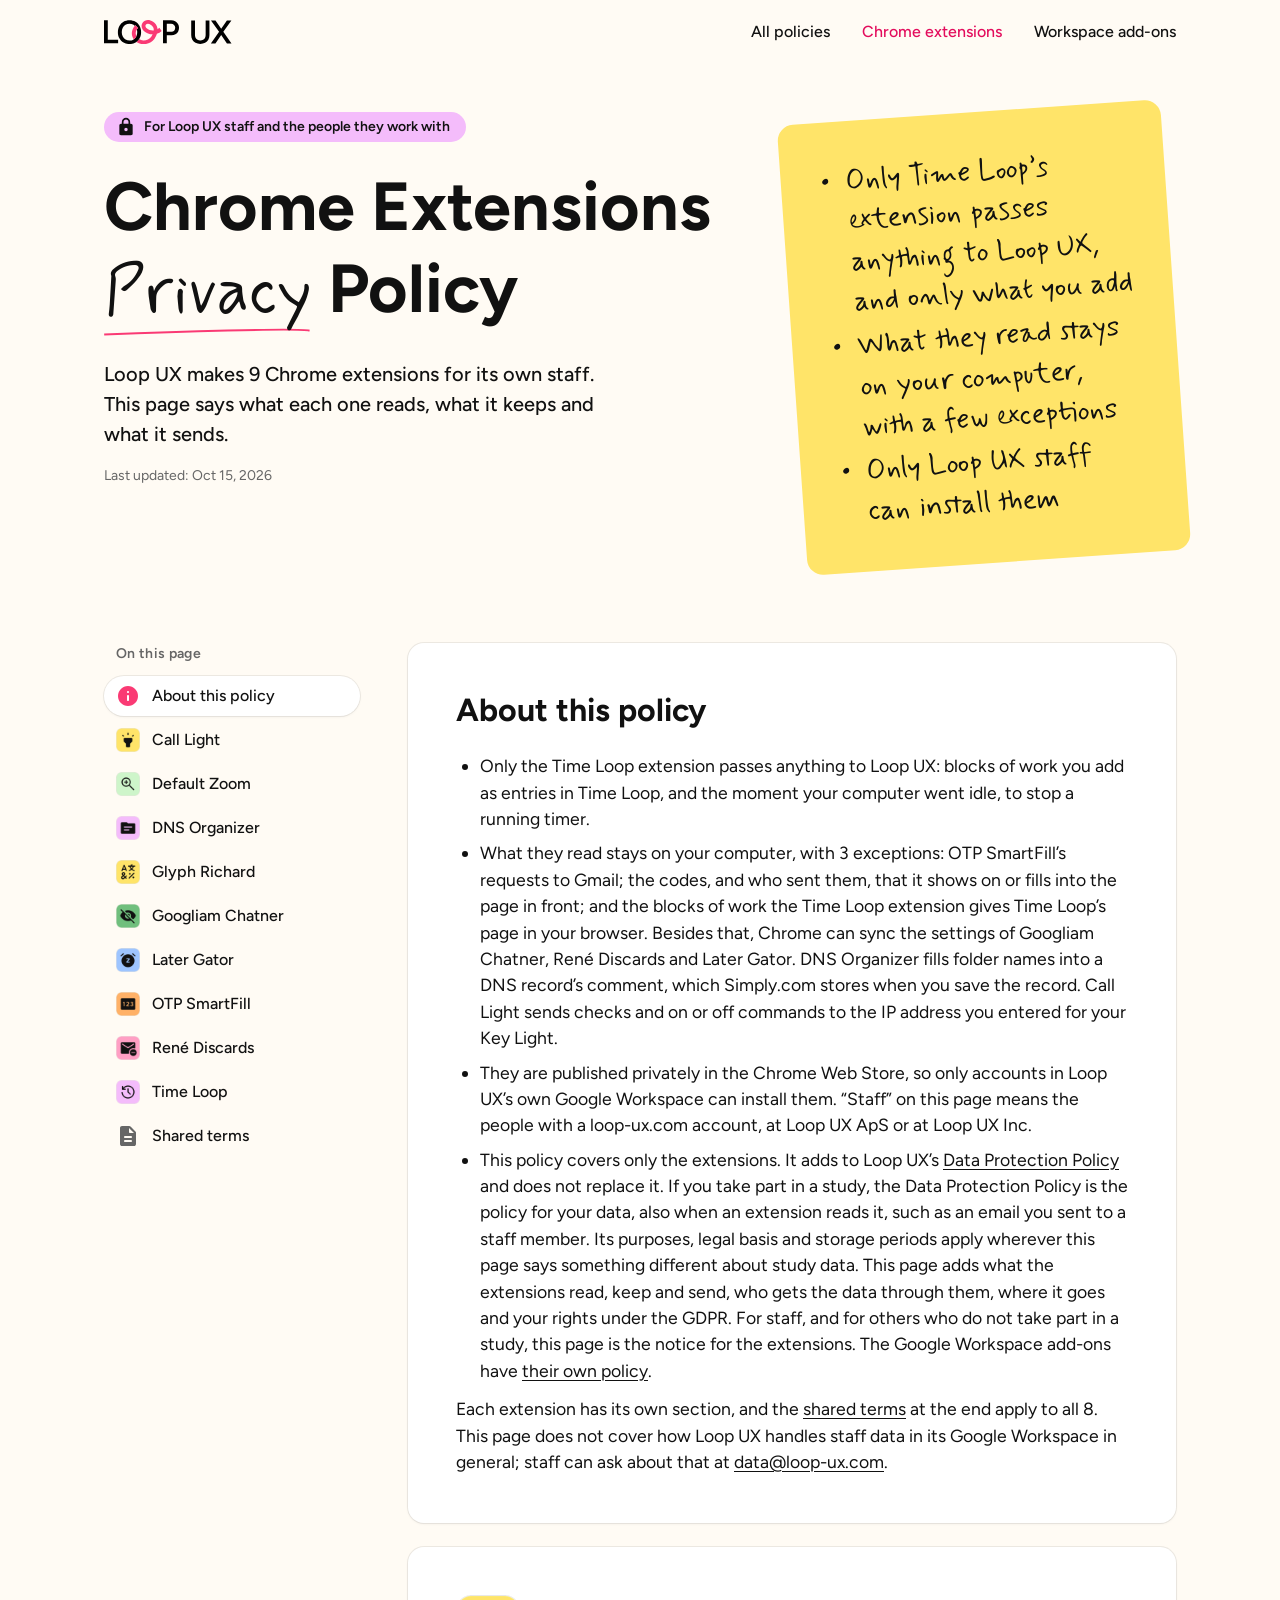
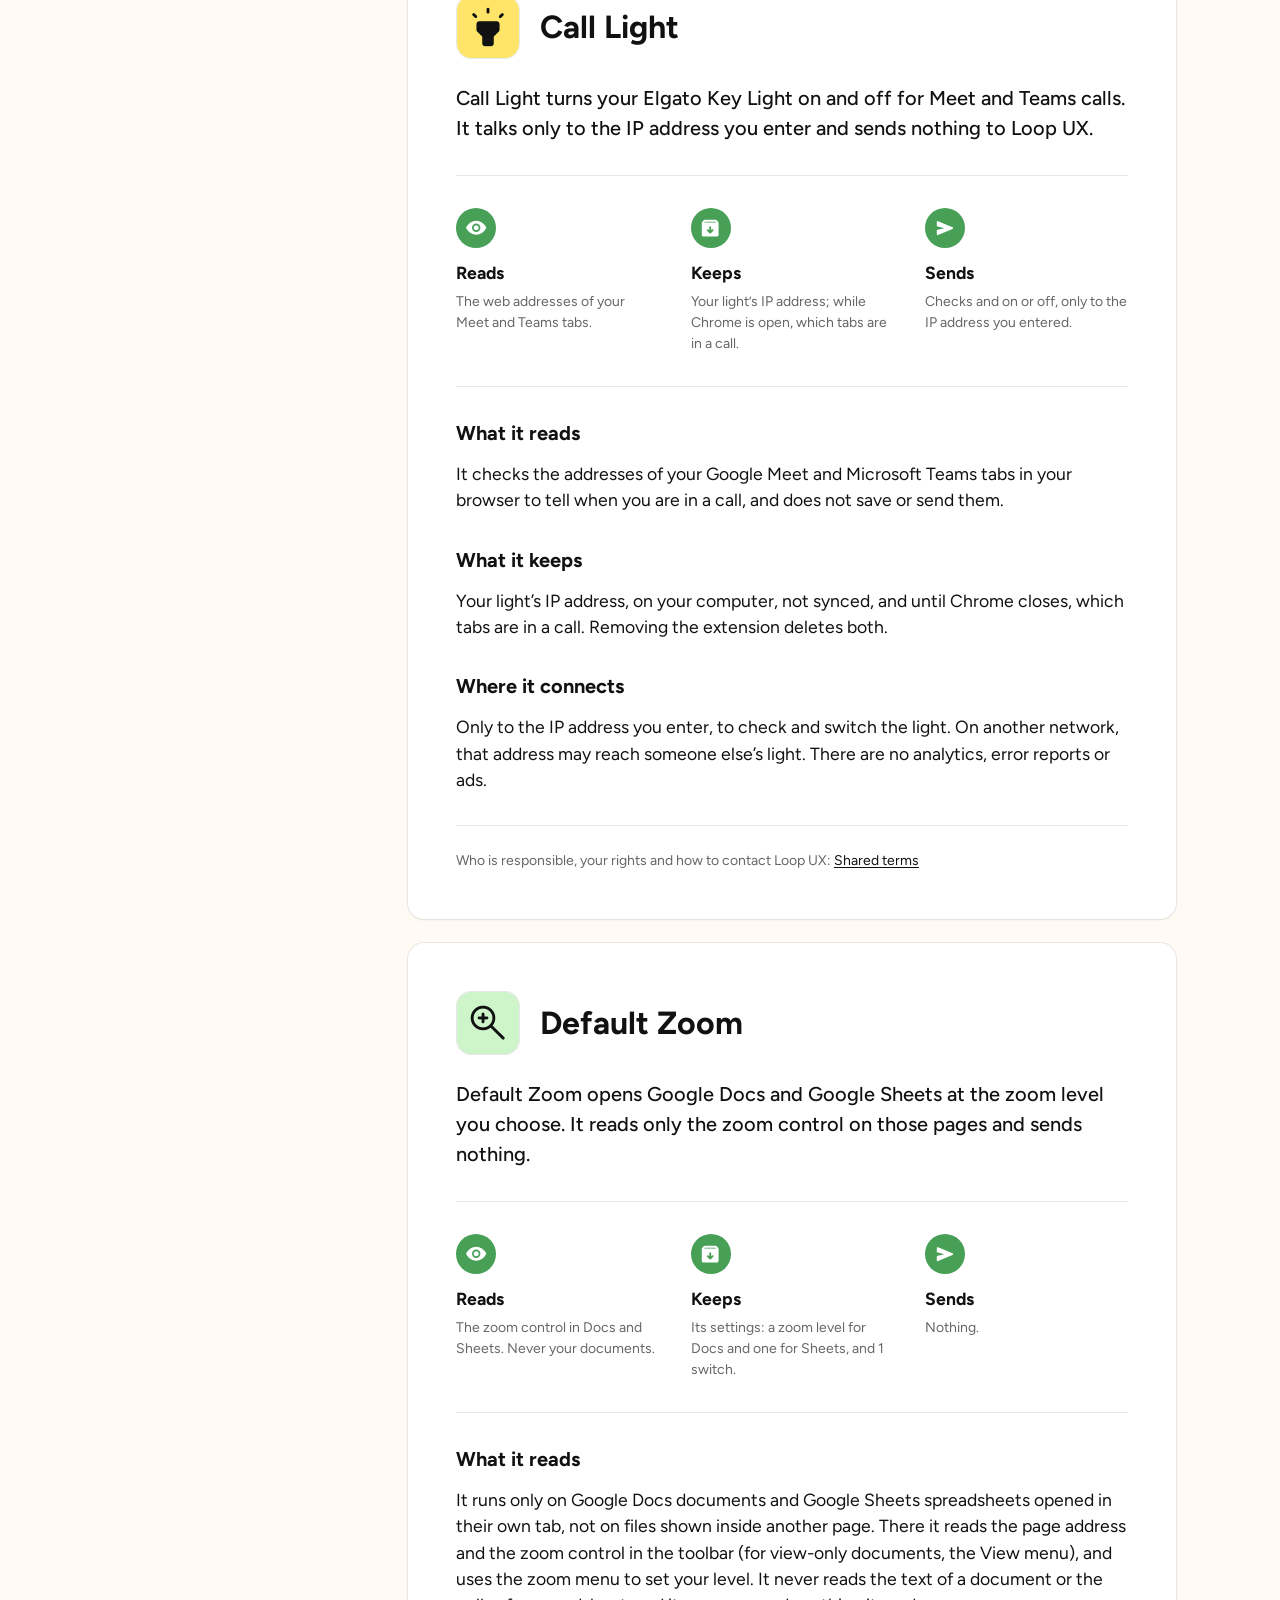
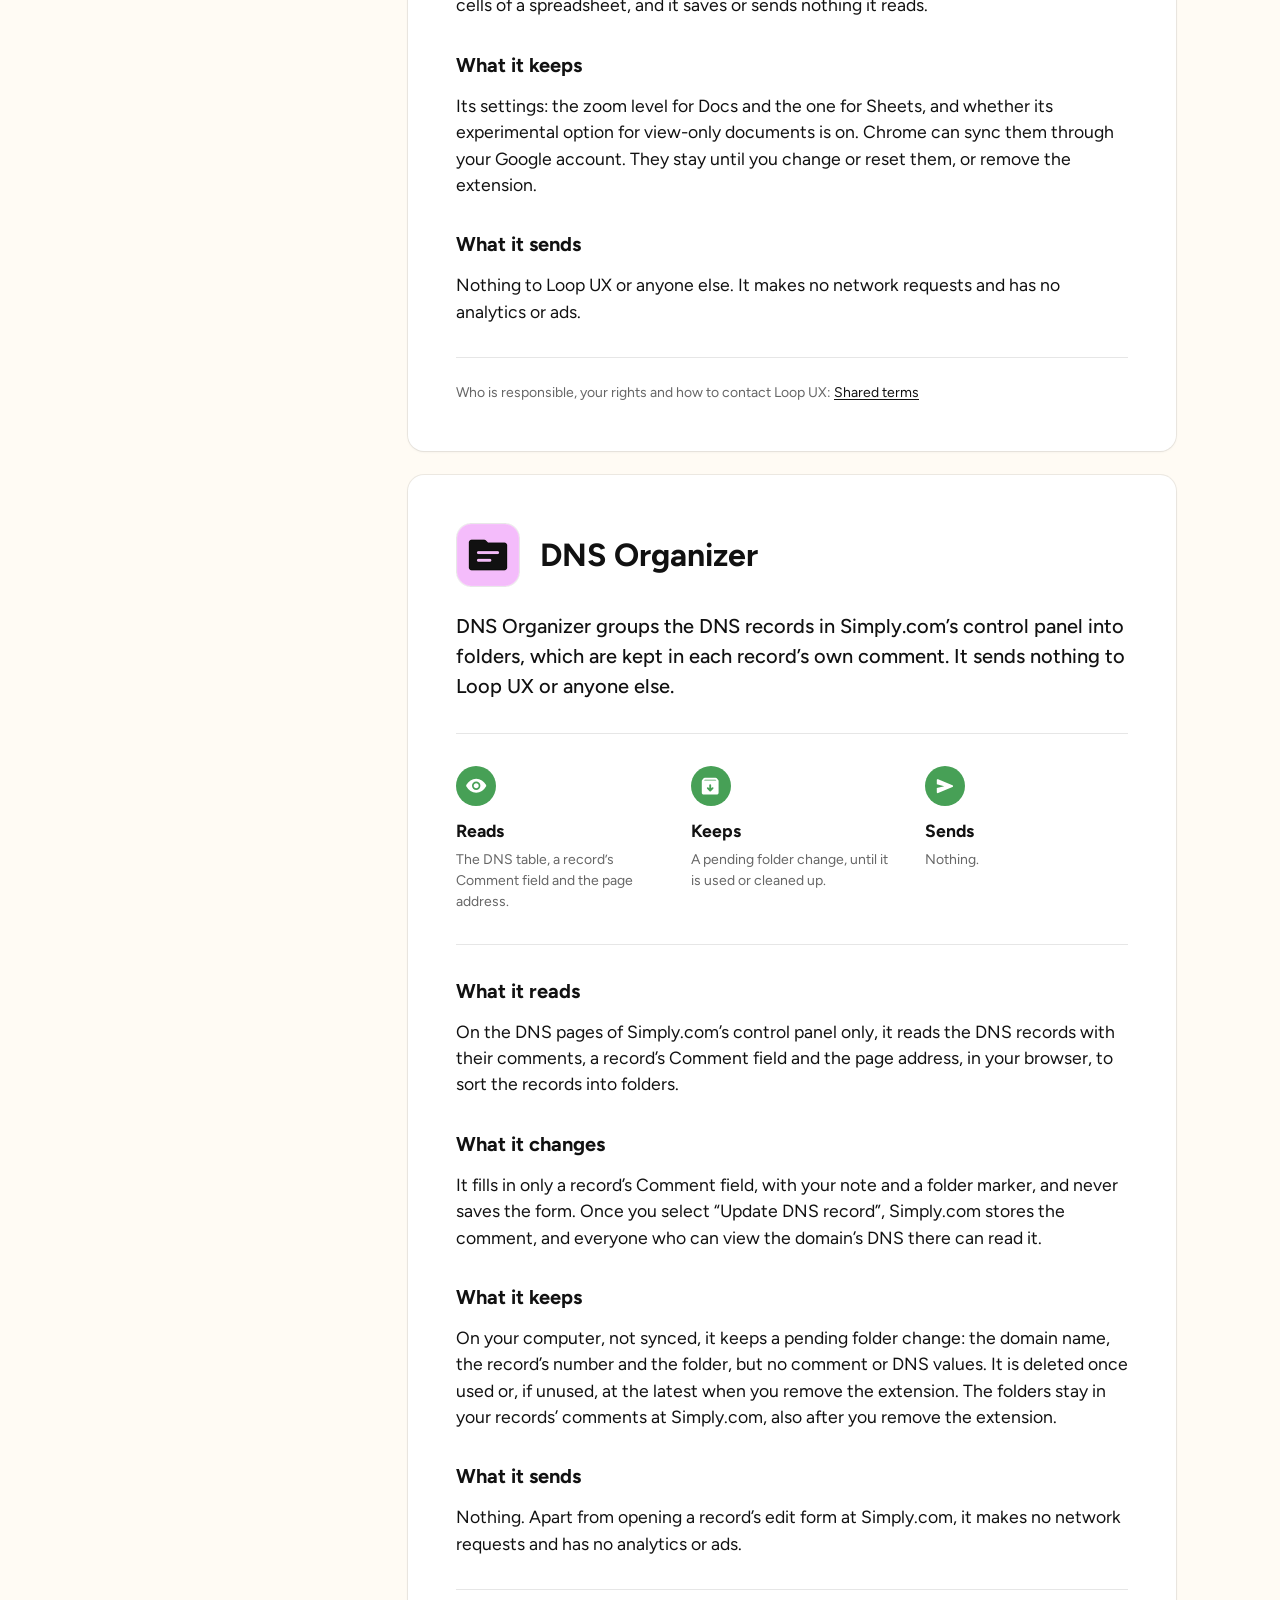
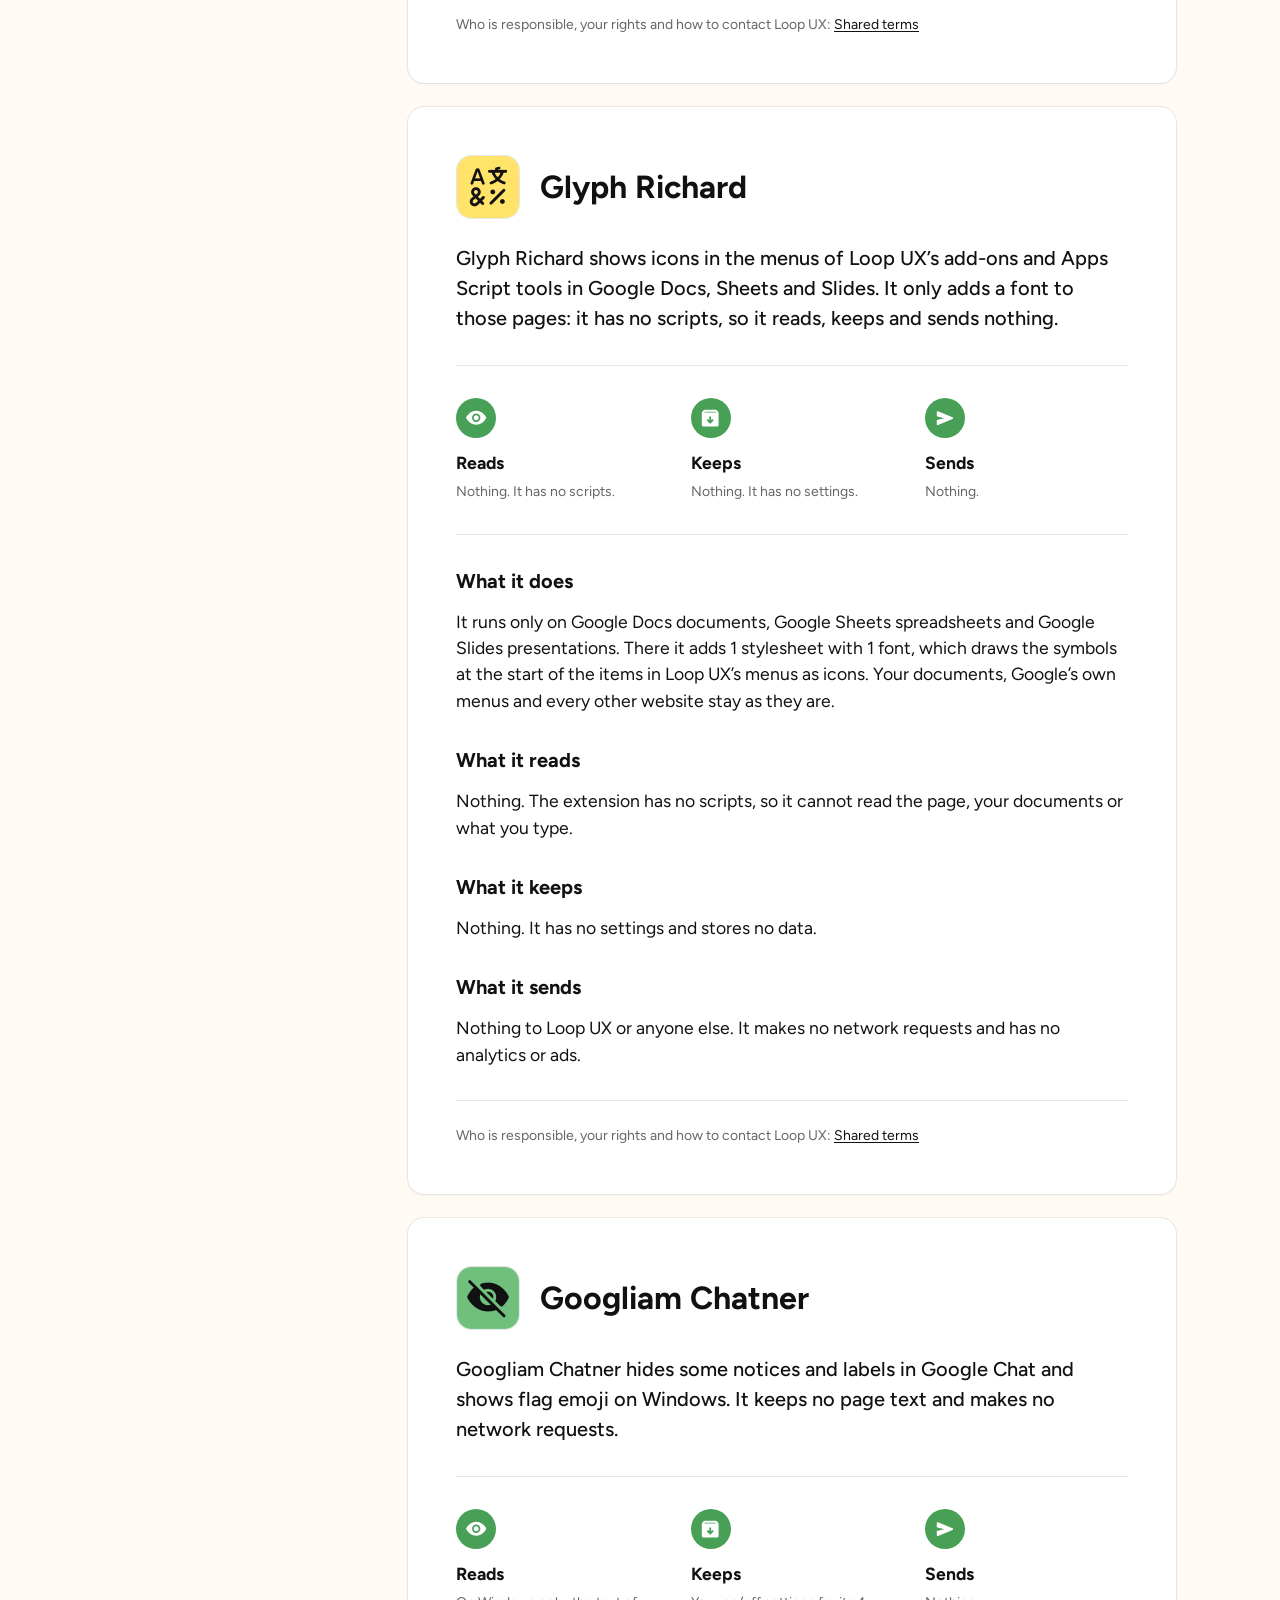
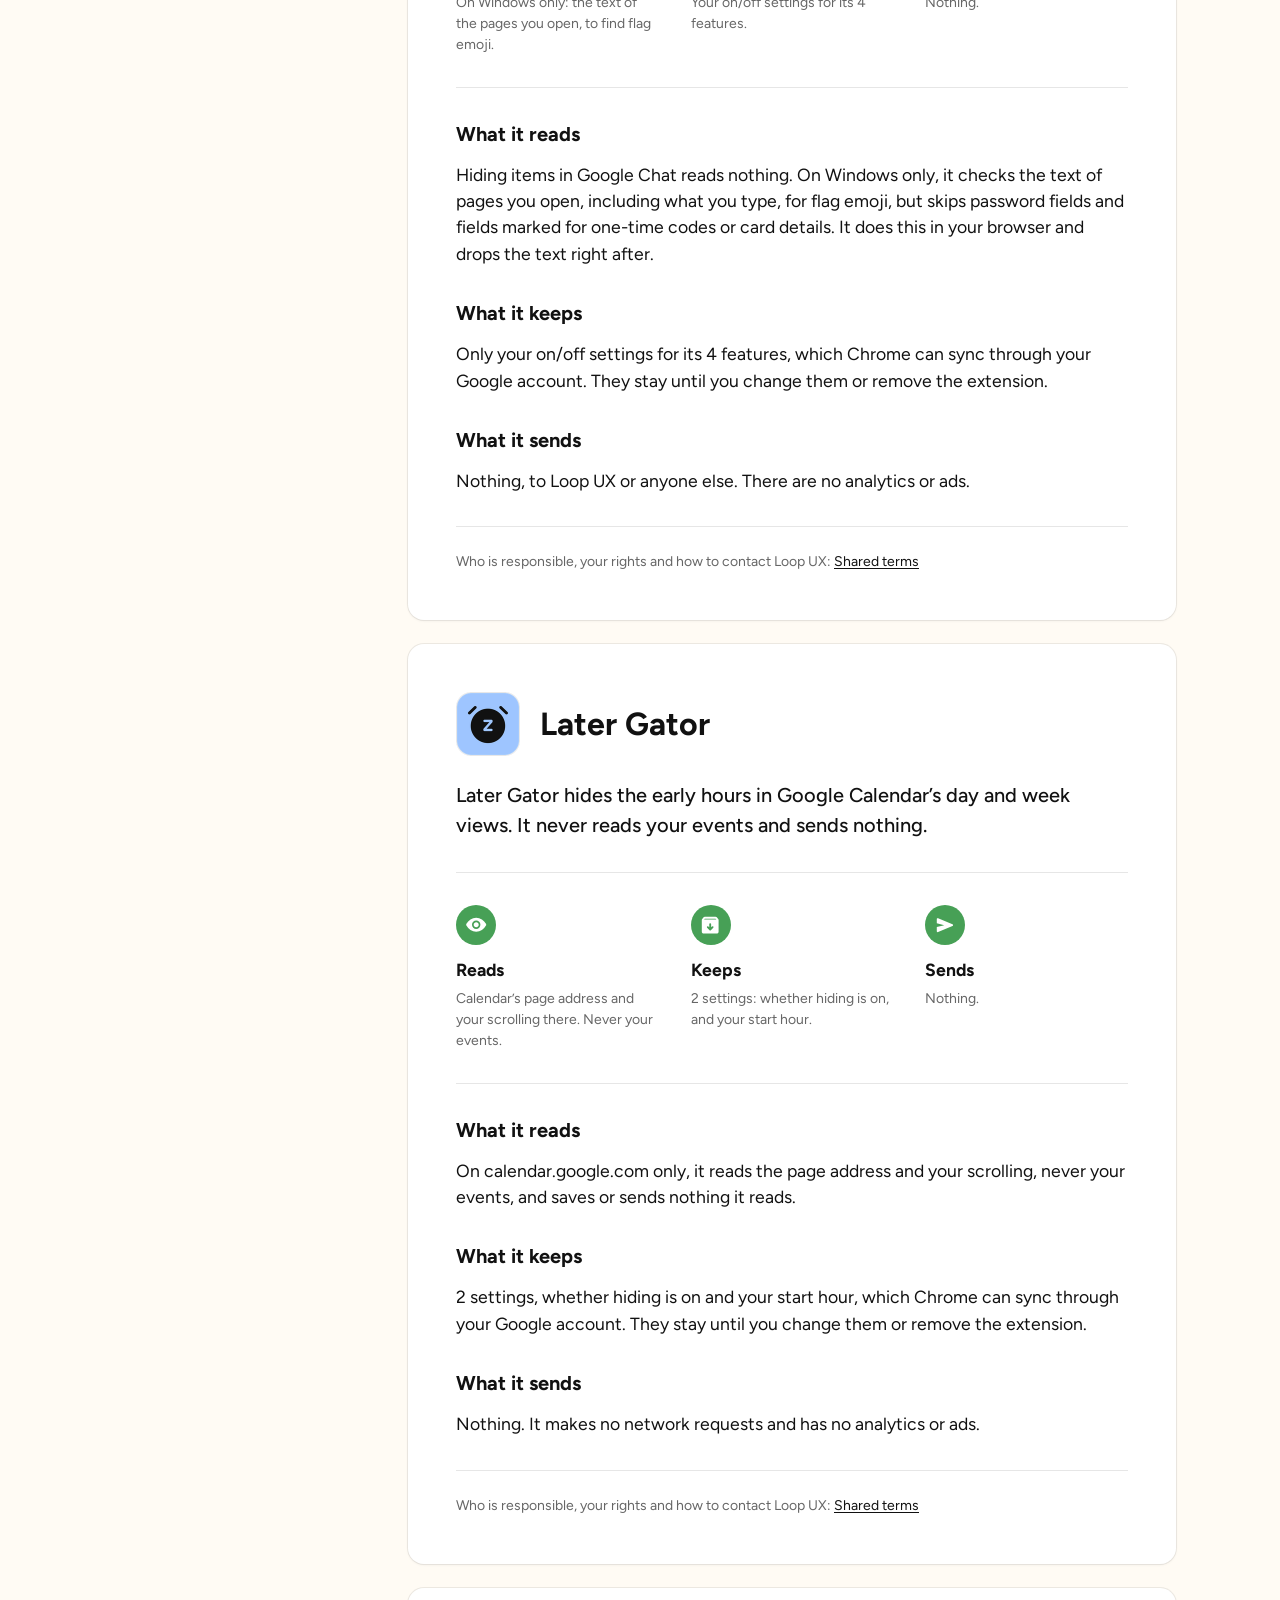
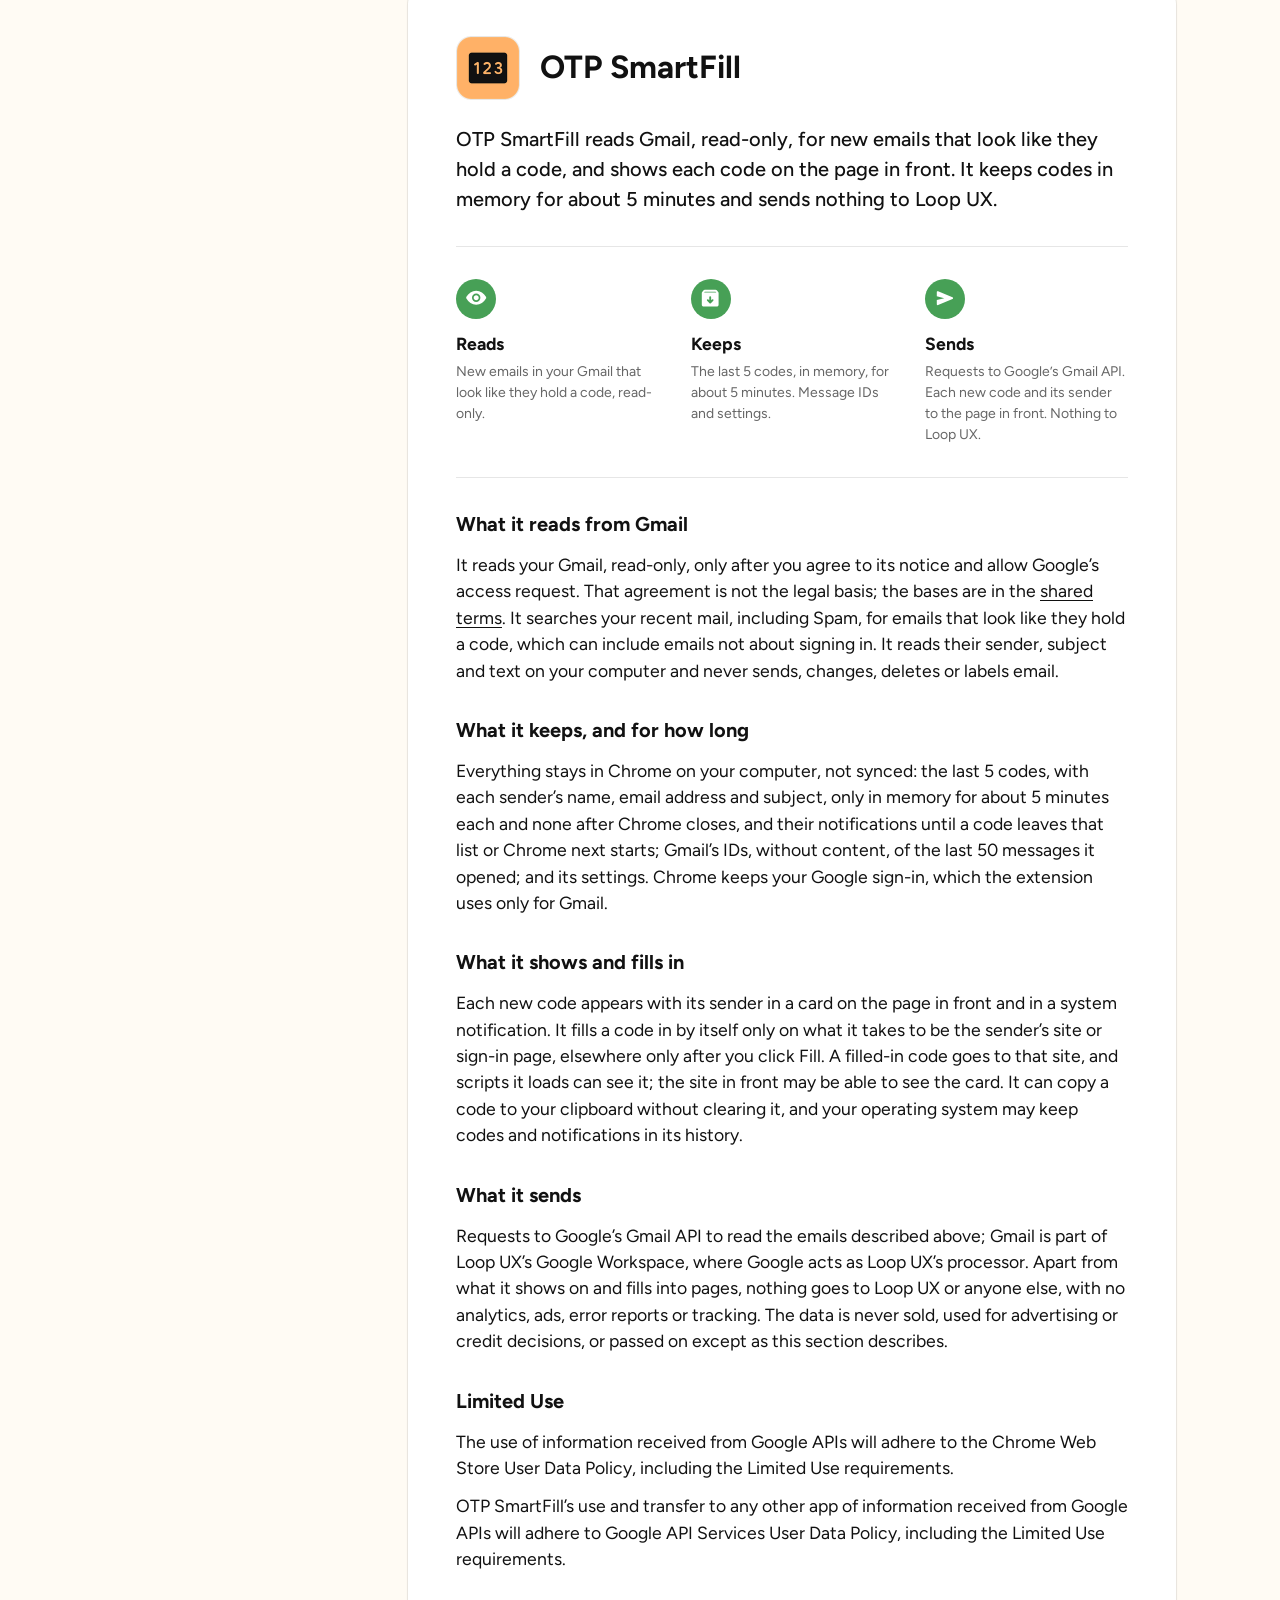
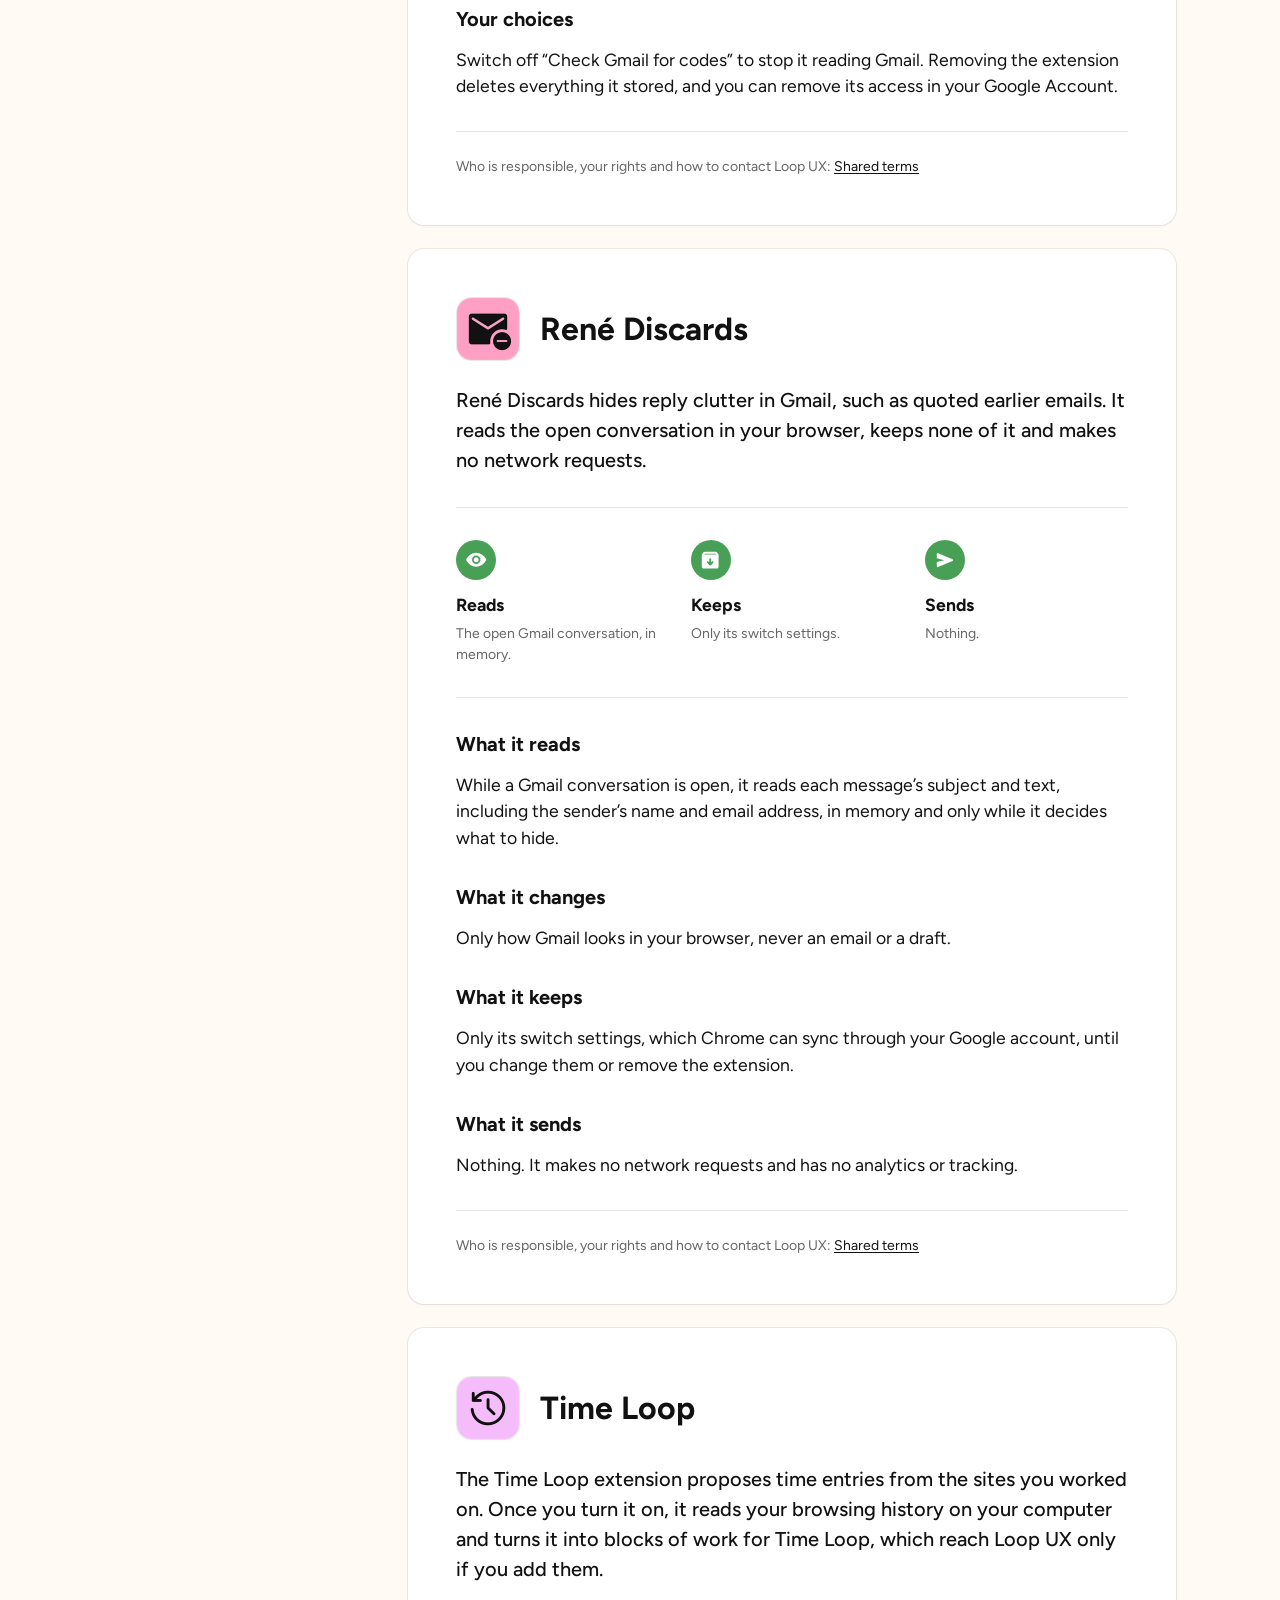
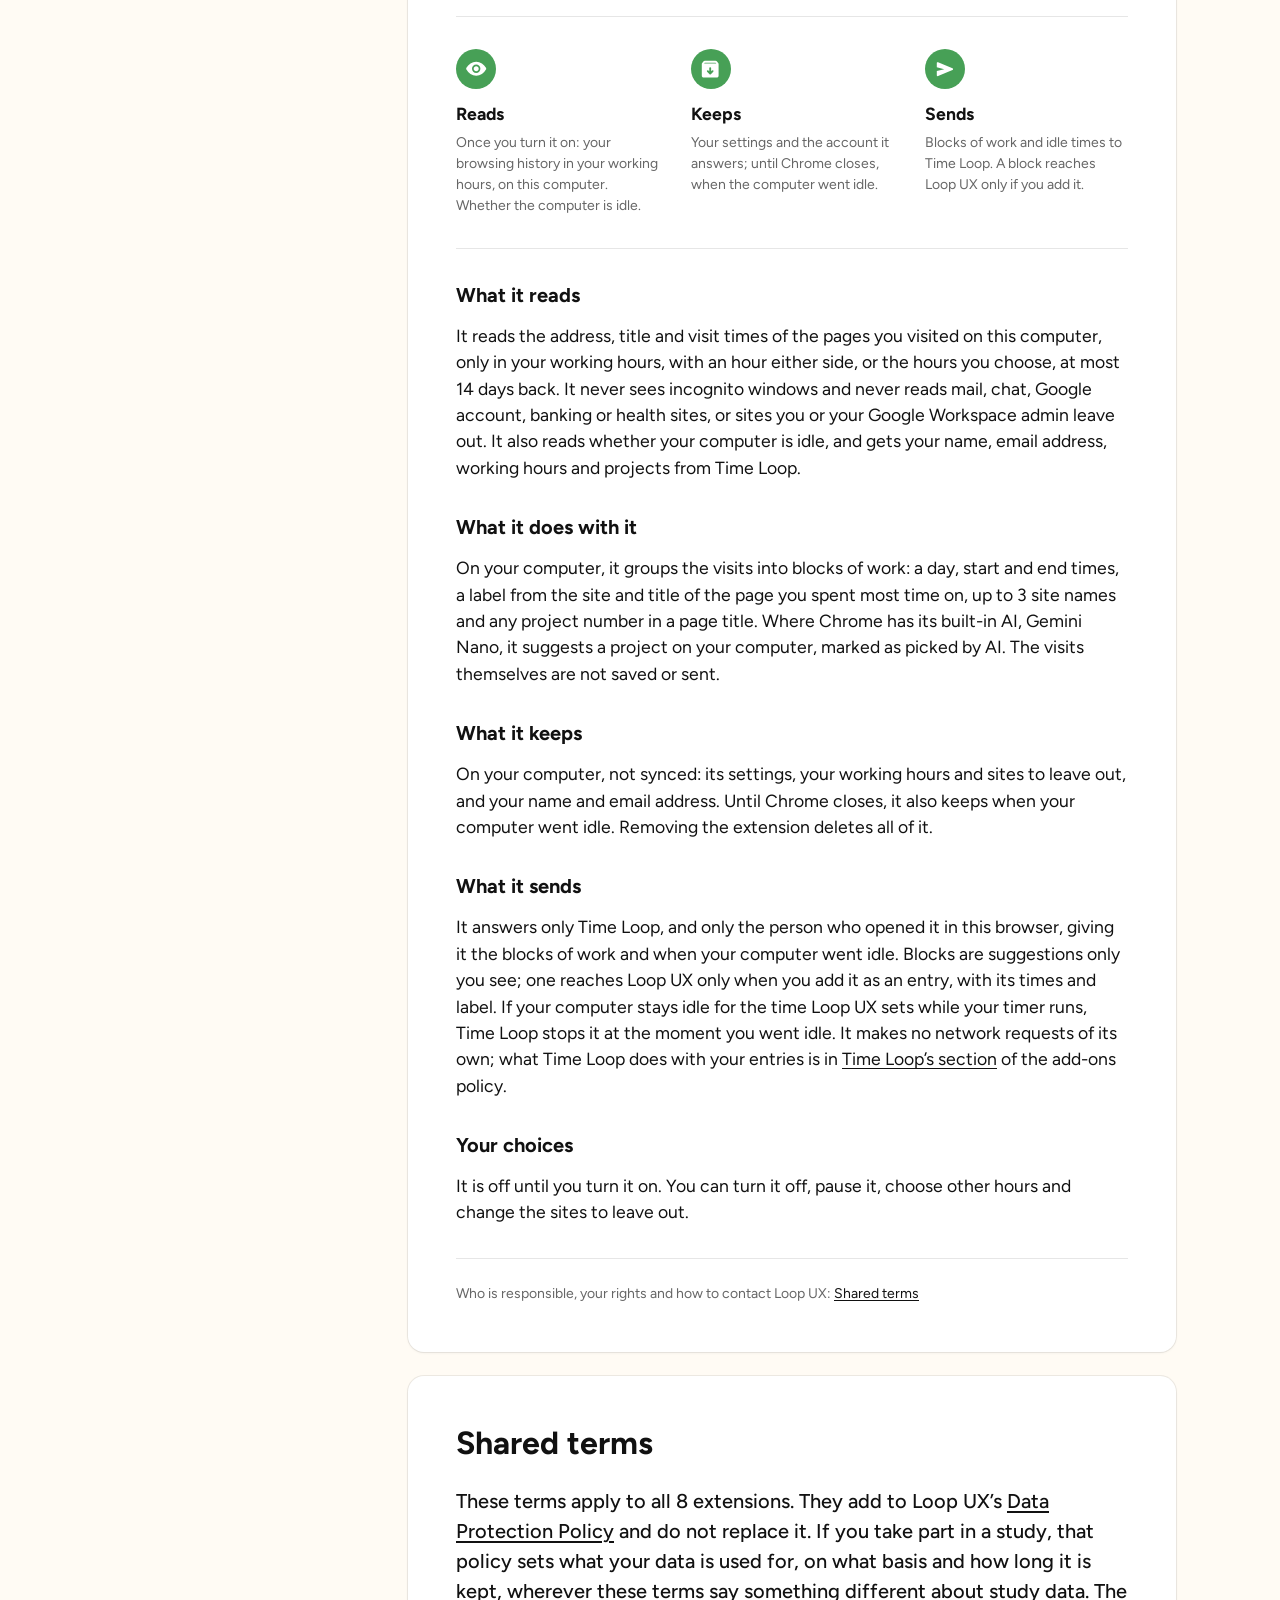
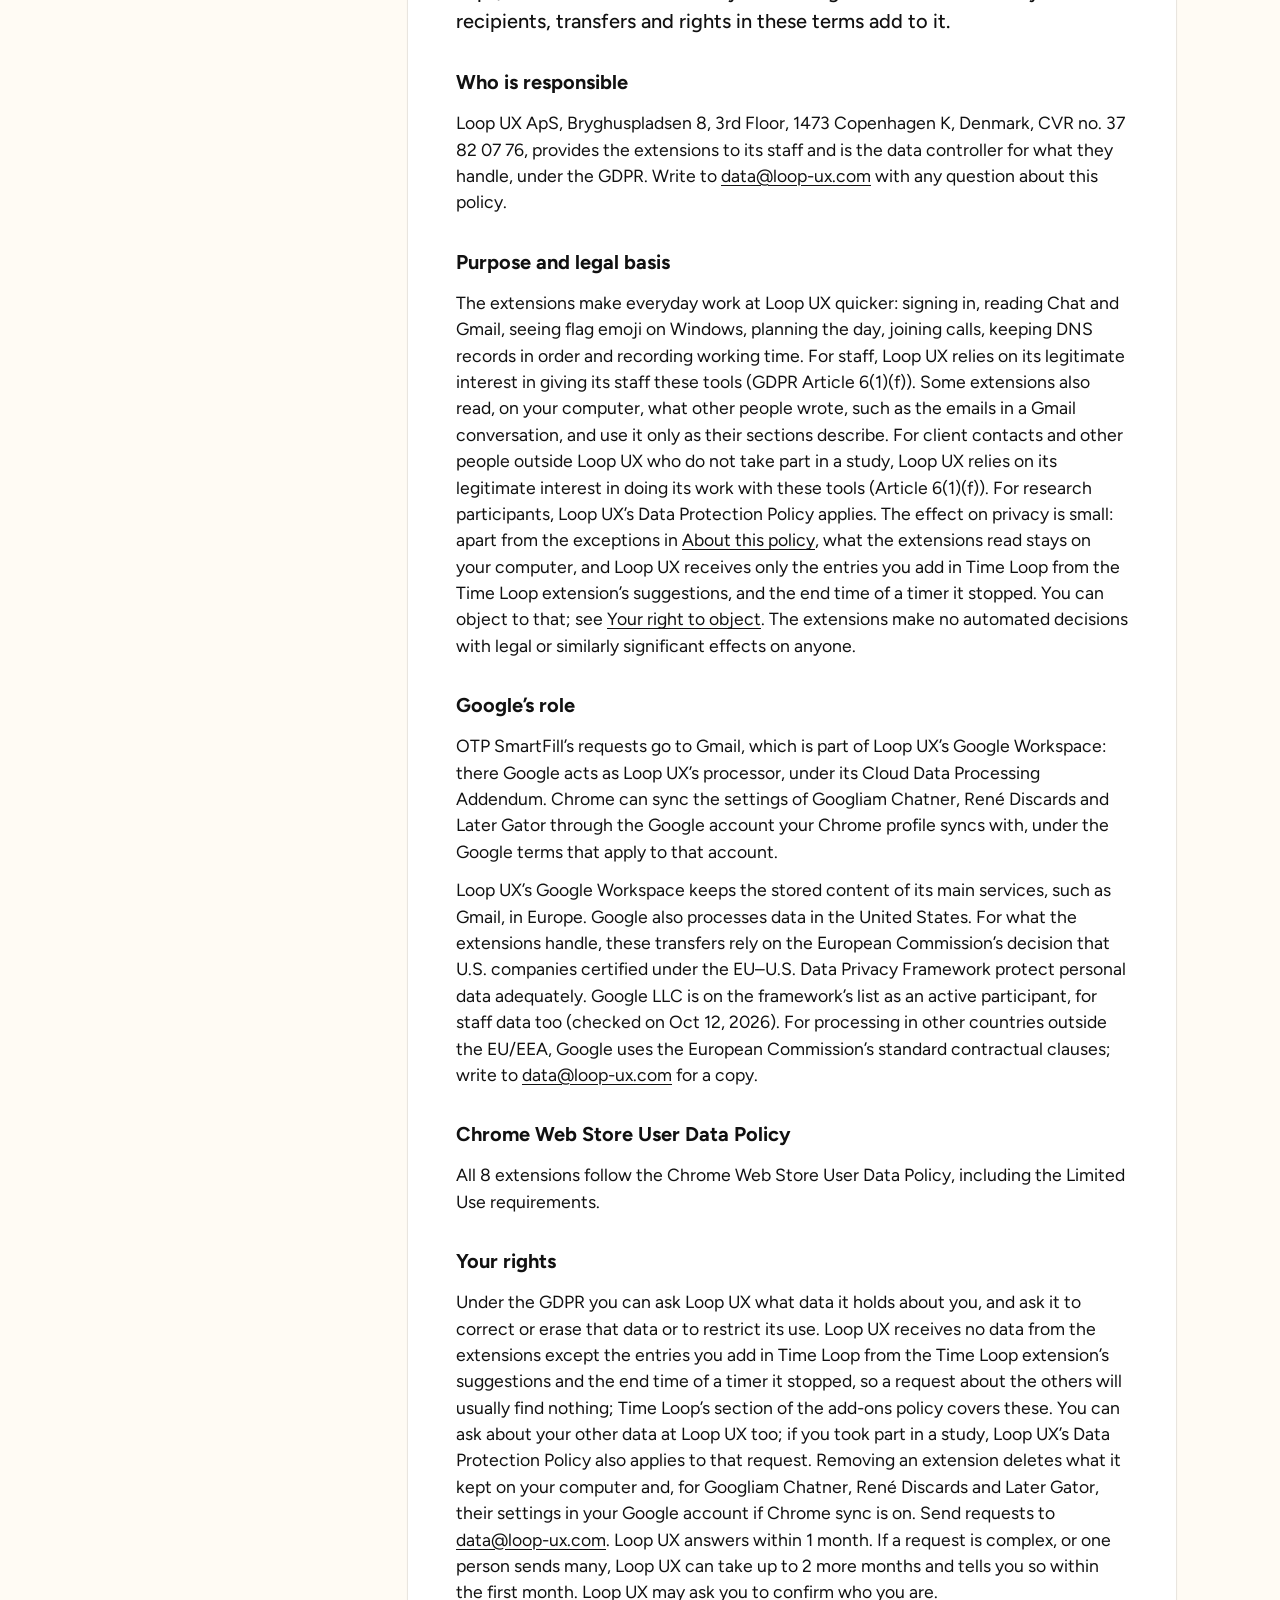
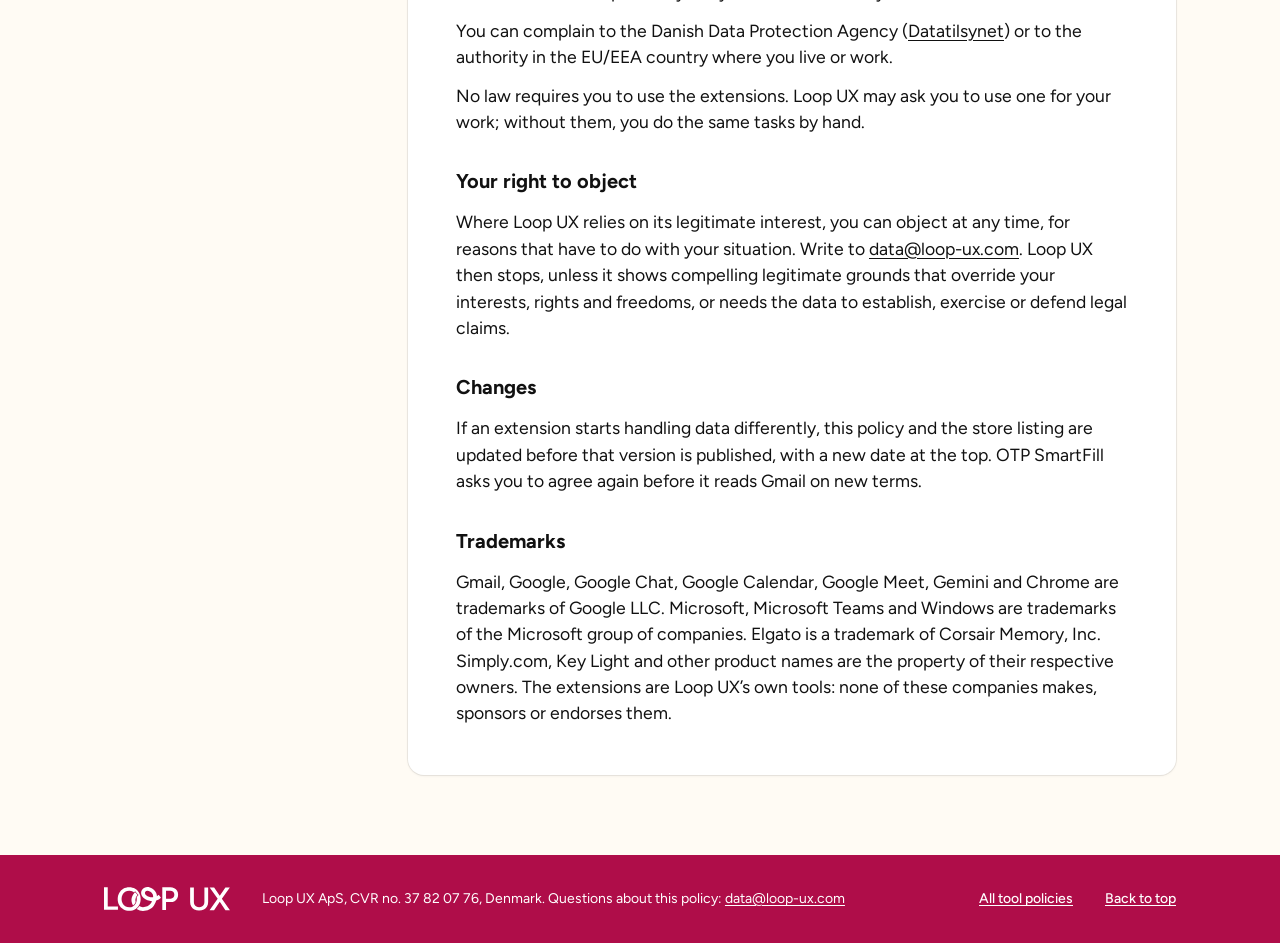
==== commit 8d0a8905: "Glyph Richard: its section on the Chrome extensions page, 9 extensions Co-Authored-By: Claude Opus 5" ====
--- a/chrome-extensions/index.html
+++ b/chrome-extensions/index.html
@@ -4,11 +4,11 @@
   <meta charset="utf-8">
   <meta name="viewport" content="width=device-width, initial-scale=1">
   <title>Chrome Extensions Privacy Policy | Loop UX</title>
-  <meta name="description" content="Loop UX makes 8 Chrome extensions for its own staff. This page says what each one reads, what it keeps and what it sends.">
+  <meta name="description" content="Loop UX makes 9 Chrome extensions for its own staff. This page says what each one reads, what it keeps and what it sends.">
   <meta name="robots" content="noindex">
   <meta property="og:type" content="website">
   <meta property="og:title" content="Chrome Extensions Privacy Policy | Loop UX">
-  <meta property="og:description" content="Loop UX makes 8 Chrome extensions for its own staff. This page says what each one reads, what it keeps and what it sends.">
+  <meta property="og:description" content="Loop UX makes 9 Chrome extensions for its own staff. This page says what each one reads, what it keeps and what it sends.">
   <meta property="og:url" content="https://loop-ux.github.io/Tools-Privacy-Policy/chrome-extensions/">
   <link rel="icon" type="image/svg+xml" href="../assets/mark_pink.svg">
   <link rel="preload" href="../loopux/fonts/Figtree-Variable.woff2" as="font" type="font/woff2" crossorigin>
@@ -30,7 +30,7 @@
       <div class="hero__text">
         <p class="hero__for" data-theme="light"><svg viewBox="0 -960 960 960" xmlns="http://www.w3.org/2000/svg" aria-hidden="true" focusable="false"><path fill="currentColor" d="M240-80q-33 0-56.5-23.5T160-160v-400q0-33 23.5-56.5T240-640h40v-80q0-83 58.5-141.5T480-920q83 0 141.5 58.5T680-720v80h40q33 0 56.5 23.5T800-560v400q0 33-23.5 56.5T720-80H240Zm240-200q33 0 56.5-23.5T560-360q0-33-23.5-56.5T480-440q-33 0-56.5 23.5T400-360q0 33 23.5 56.5T480-280ZM360-640h240v-80q0-50-35-85t-85-35q-50 0-85 35t-35 85v80Z"/></svg>For Loop UX staff and the people they work with</p>
         <h1 class="lx-heading type-h2">Chrome Extensions <span class="lx-script">Privacy<span class="lx-script__mark lx-script__mark--underline" aria-hidden="true"><svg viewBox="0 0 79 5" fill="none" xmlns="http://www.w3.org/2000/svg" aria-hidden="true" preserveAspectRatio="none" width="100%" height="100%" class="lx-scribble"><path d="M0.0644531 4C24.4982 2.43156 74.3054 -0.234777 78.0645 1.64735" stroke="#FA3A74" stroke-width="2" vector-effect="non-scaling-stroke" fill="none"></path></svg></span></span> Policy</h1>
-        <p class="type-lead hero__lead">Loop UX makes 8 Chrome extensions for its own staff. This page says what each one reads, what it keeps and what it sends.</p>
+        <p class="type-lead hero__lead">Loop UX makes 9 Chrome extensions for its own staff. This page says what each one reads, what it keeps and what it sends.</p>
         <p class="type-body-sm hero__updated">Last updated: <time datetime="2026-10-15">Oct 15, 2026</time></p>
       </div>
       <div class="hero__note">
@@ -45,6 +45,7 @@
         <a href="#call-light">Call Light</a>
         <a href="#default-zoom">Default Zoom</a>
         <a href="#dns-organizer">DNS Organizer</a>
+        <a href="#glyph-richard">Glyph Richard</a>
         <a href="#googliam-chatner">Googliam Chatner</a>
         <a href="#later-gator">Later Gator</a>
         <a href="#otp-smartfill">OTP SmartFill</a>
@@ -87,6 +88,16 @@
             </ul>
             </div>
           </li>
+          <li><a href="#glyph-richard"><img src="../assets/icons/glyph-richard.png" width="24" height="24" alt=""><span>Glyph Richard</span></a>
+            <div class="side__sub">
+            <ul>
+              <li><a href="#glyph-richard-what-it-does">What it does</a></li>
+              <li><a href="#glyph-richard-what-it-reads">What it reads</a></li>
+              <li><a href="#glyph-richard-what-it-keeps">What it keeps</a></li>
+              <li><a href="#glyph-richard-what-it-sends">What it sends</a></li>
+            </ul>
+            </div>
+          </li>
           <li><a href="#googliam-chatner"><img src="../assets/icons/googliam-chatner.png" width="24" height="24" alt=""><span>Googliam Chatner</span></a>
             <div class="side__sub">
             <ul>
@@ -275,6 +286,42 @@
         <p>Nothing. Apart from opening a record’s edit form at Simply.com, it makes no network requests and has no analytics or ads.</p>
       
       
+          </div>
+          <p class="panel__more">Who is responsible, your rights and how to contact Loop UX: <a href="#shared-terms">Shared terms</a></p>
+        </section>
+
+        <section class="panel" id="glyph-richard">
+          <div class="panel__head">
+            <img class="panel__icon" src="../assets/icons/glyph-richard.png" width="64" height="64" alt="">
+            <h2>Glyph Richard</h2>
+          </div>
+          <p class="panel__lead">Glyph Richard shows icons in the menus of Loop UX’s add-ons and Apps Script tools in Google Docs, Sheets and Slides. It only adds a font to those pages: it has no scripts, so it reads, keeps and sends nothing.</p>
+          <dl class="glance">
+            <div class="glance__item">
+              <dt><span class="lx-disc lx-iconcircle lx-iconcircle--green" aria-hidden="true"><svg viewBox="0 -960 960 960" xmlns="http://www.w3.org/2000/svg" fill="none" width="1.4rem" height="1.4rem" class="lx-icon" focusable="false" aria-hidden="true"><path fill="currentColor" d="M480-320q75 0 127.5-52.5T660-500q0-75-52.5-127.5T480-680q-75 0-127.5 52.5T300-500q0 75 52.5 127.5T480-320Zm0-72q-45 0-76.5-31.5T372-500q0-45 31.5-76.5T480-608q45 0 76.5 31.5T588-500q0 45-31.5 76.5T480-392Zm0 192q-134 0-244.5-72T61-462q-5-9-7.5-18.5T51-500q0-10 2.5-19.5T61-538q64-118 174.5-190T480-800q134 0 244.5 72T899-538q5 9 7.5 18.5T909-500q0 10-2.5 19.5T899-462q-64 118-174.5 190T480-200Z"></path></svg></span><span>Reads</span></dt>
+              <dd>Nothing. It has no scripts.</dd>
+            </div>
+            <div class="glance__item">
+              <dt><span class="lx-disc lx-iconcircle lx-iconcircle--green" aria-hidden="true"><svg viewBox="0 -960 960 960" xmlns="http://www.w3.org/2000/svg" fill="none" width="1.4rem" height="1.4rem" class="lx-icon" focusable="false" aria-hidden="true"><path fill="currentColor" d="M200-120q-33 0-56.5-23.5T120-200v-499q0-14 4.5-27t13.5-24l50-61q11-14 27.5-21.5T250-840h460q18 0 34.5 7.5T772-811l50 61q9 11 13.5 24t4.5 27v499q0 33-23.5 56.5T760-120H200Zm16-600h528l-34-40H250l-34 40Zm264 160q-17 0-28.5 11.5T440-520v128l-36-36q-11-11-28-11t-28 11q-11 11-11 28t11 28l104 104q12 12 28 12t28-12l104-104q11-11 11-28t-11-28q-11-11-28-11t-28 11l-36 36v-128q0-17-11.5-28.5T480-560Z"></path></svg></span><span>Keeps</span></dt>
+              <dd>Nothing. It has no settings.</dd>
+            </div>
+            <div class="glance__item">
+              <dt><span class="lx-disc lx-iconcircle lx-iconcircle--green" aria-hidden="true"><svg viewBox="0 -960 960 960" xmlns="http://www.w3.org/2000/svg" fill="none" width="1.4rem" height="1.4rem" class="lx-icon" focusable="false" aria-hidden="true"><path fill="currentColor" d="M176-183q-20 8-38-3.5T120-220v-180l320-80-320-80v-180q0-22 18-33.5t38-3.5l616 260q25 11 25 37t-25 37L176-183Z"></path></svg></span><span>Sends</span></dt>
+              <dd>Nothing.</dd>
+            </div>
+          </dl>
+          <div class="panel__body">
+        <h3 id="glyph-richard-what-it-does">What it does</h3>
+        <p>It runs only on Google Docs documents, Google Sheets spreadsheets and Google Slides presentations. There it adds 1 stylesheet with 1 font, which draws the symbols at the start of the items in Loop UX’s menus as icons. Your documents, Google’s own menus and every other website stay as they are.</p>
+
+        <h3 id="glyph-richard-what-it-reads">What it reads</h3>
+        <p>Nothing. The extension has no scripts, so it cannot read the page, your documents or what you type.</p>
+
+        <h3 id="glyph-richard-what-it-keeps">What it keeps</h3>
+        <p>Nothing. It has no settings and stores no data.</p>
+
+        <h3 id="glyph-richard-what-it-sends">What it sends</h3>
+        <p>Nothing to Loop UX or anyone else. It makes no network requests and has no analytics or ads.</p>
           </div>
           <p class="panel__more">Who is responsible, your rights and how to contact Loop UX: <a href="#shared-terms">Shared terms</a></p>
         </section>
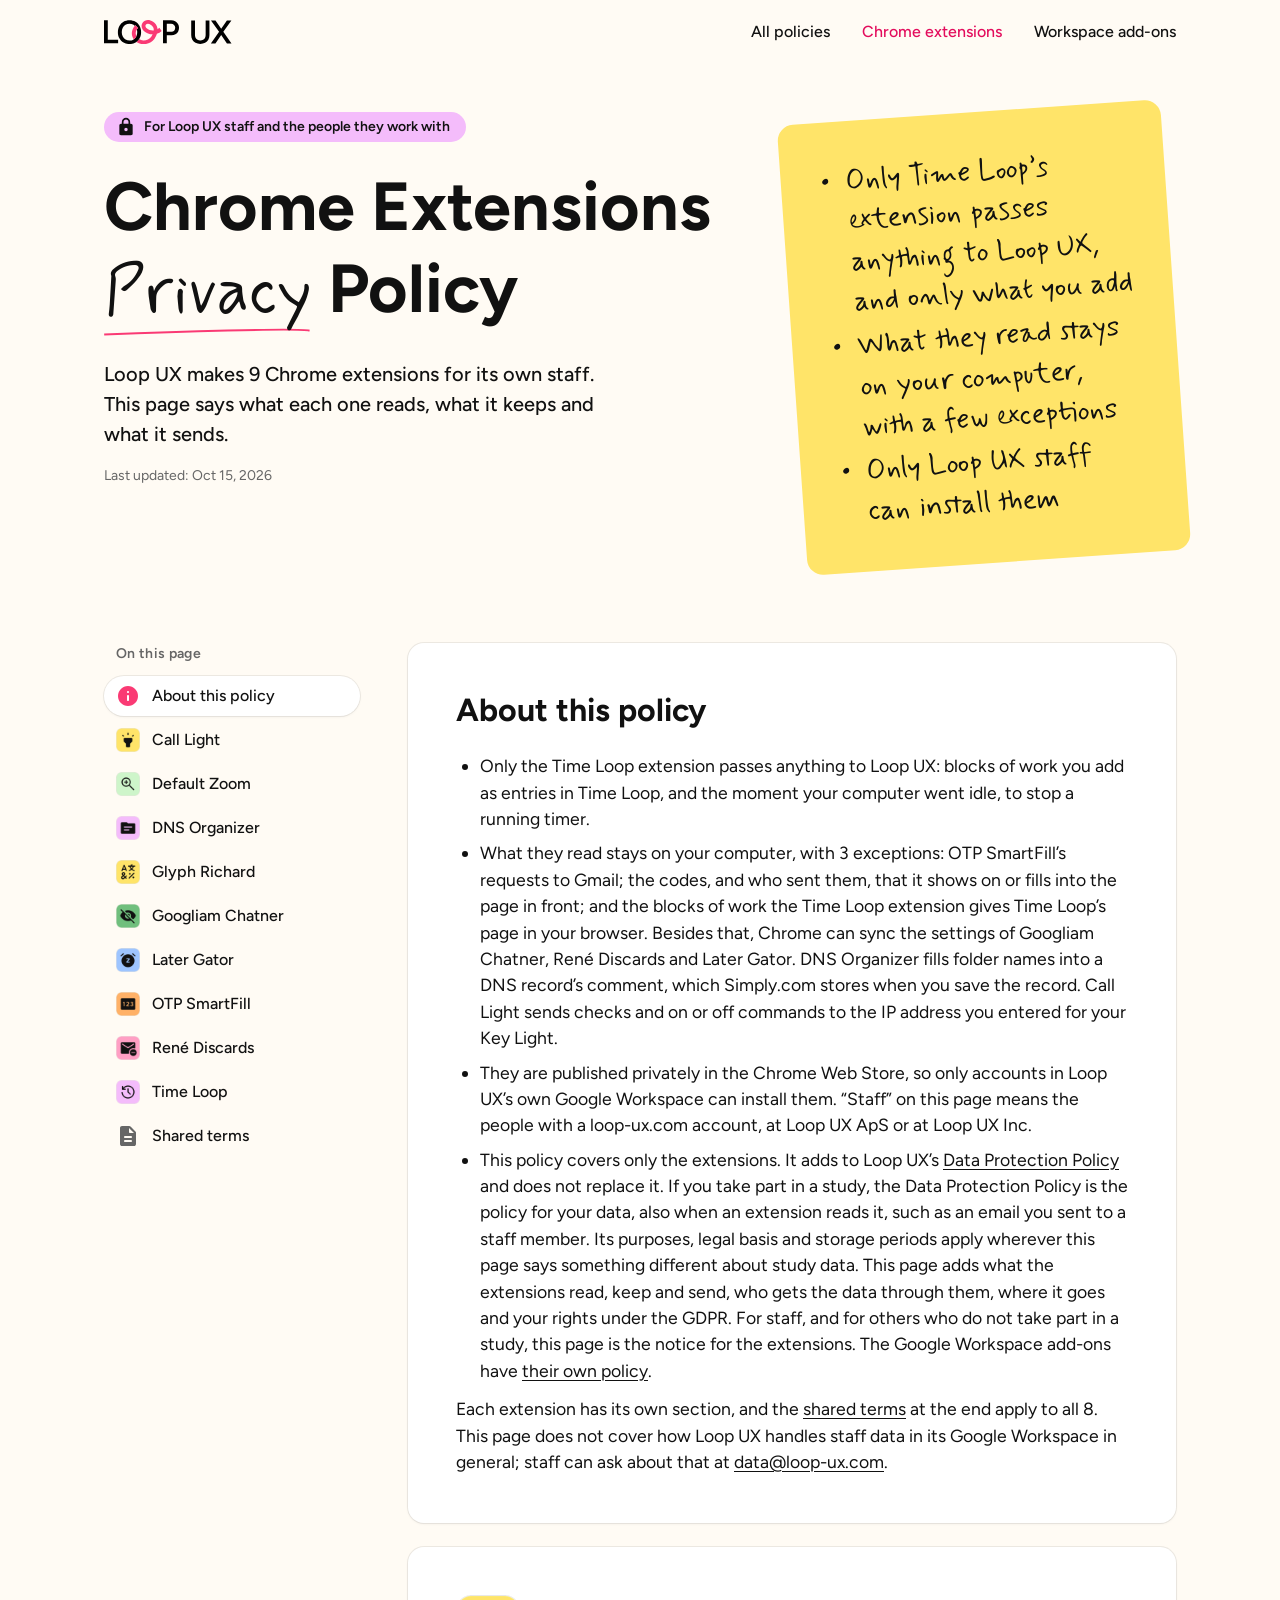
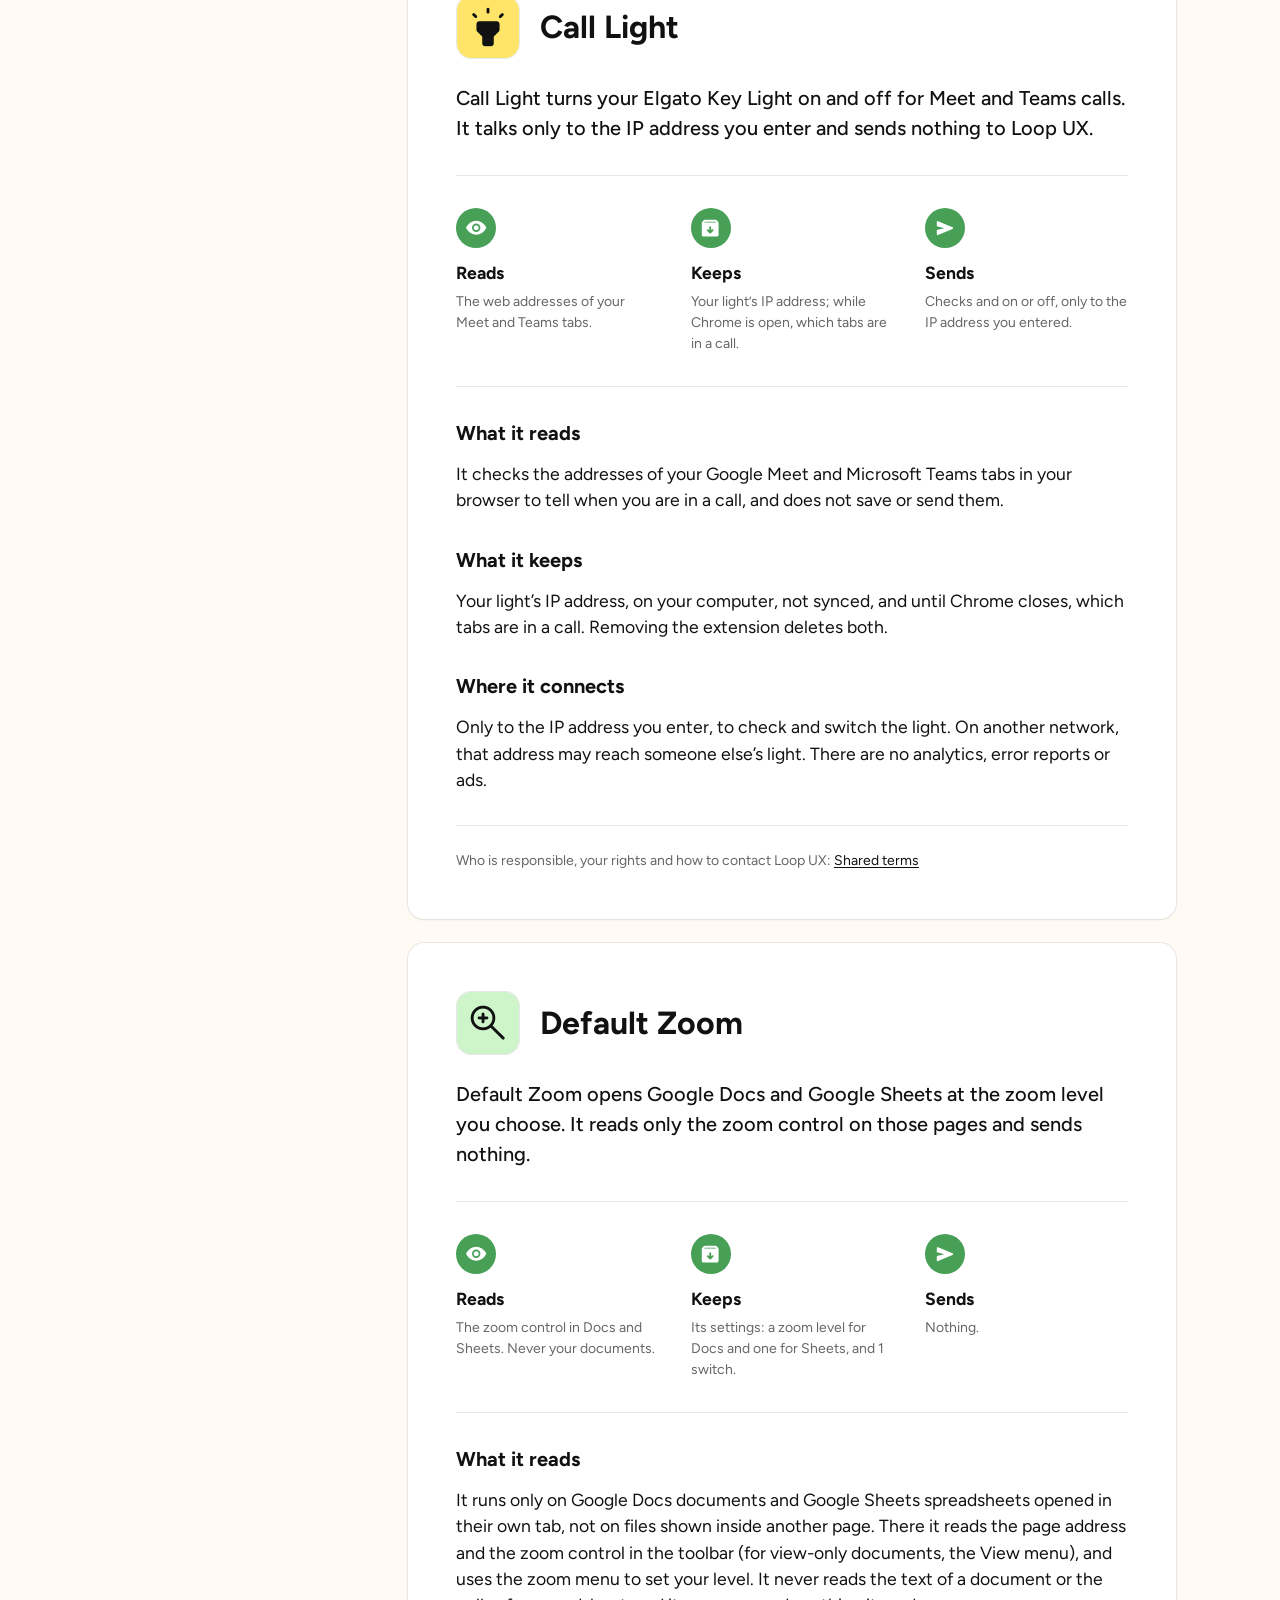
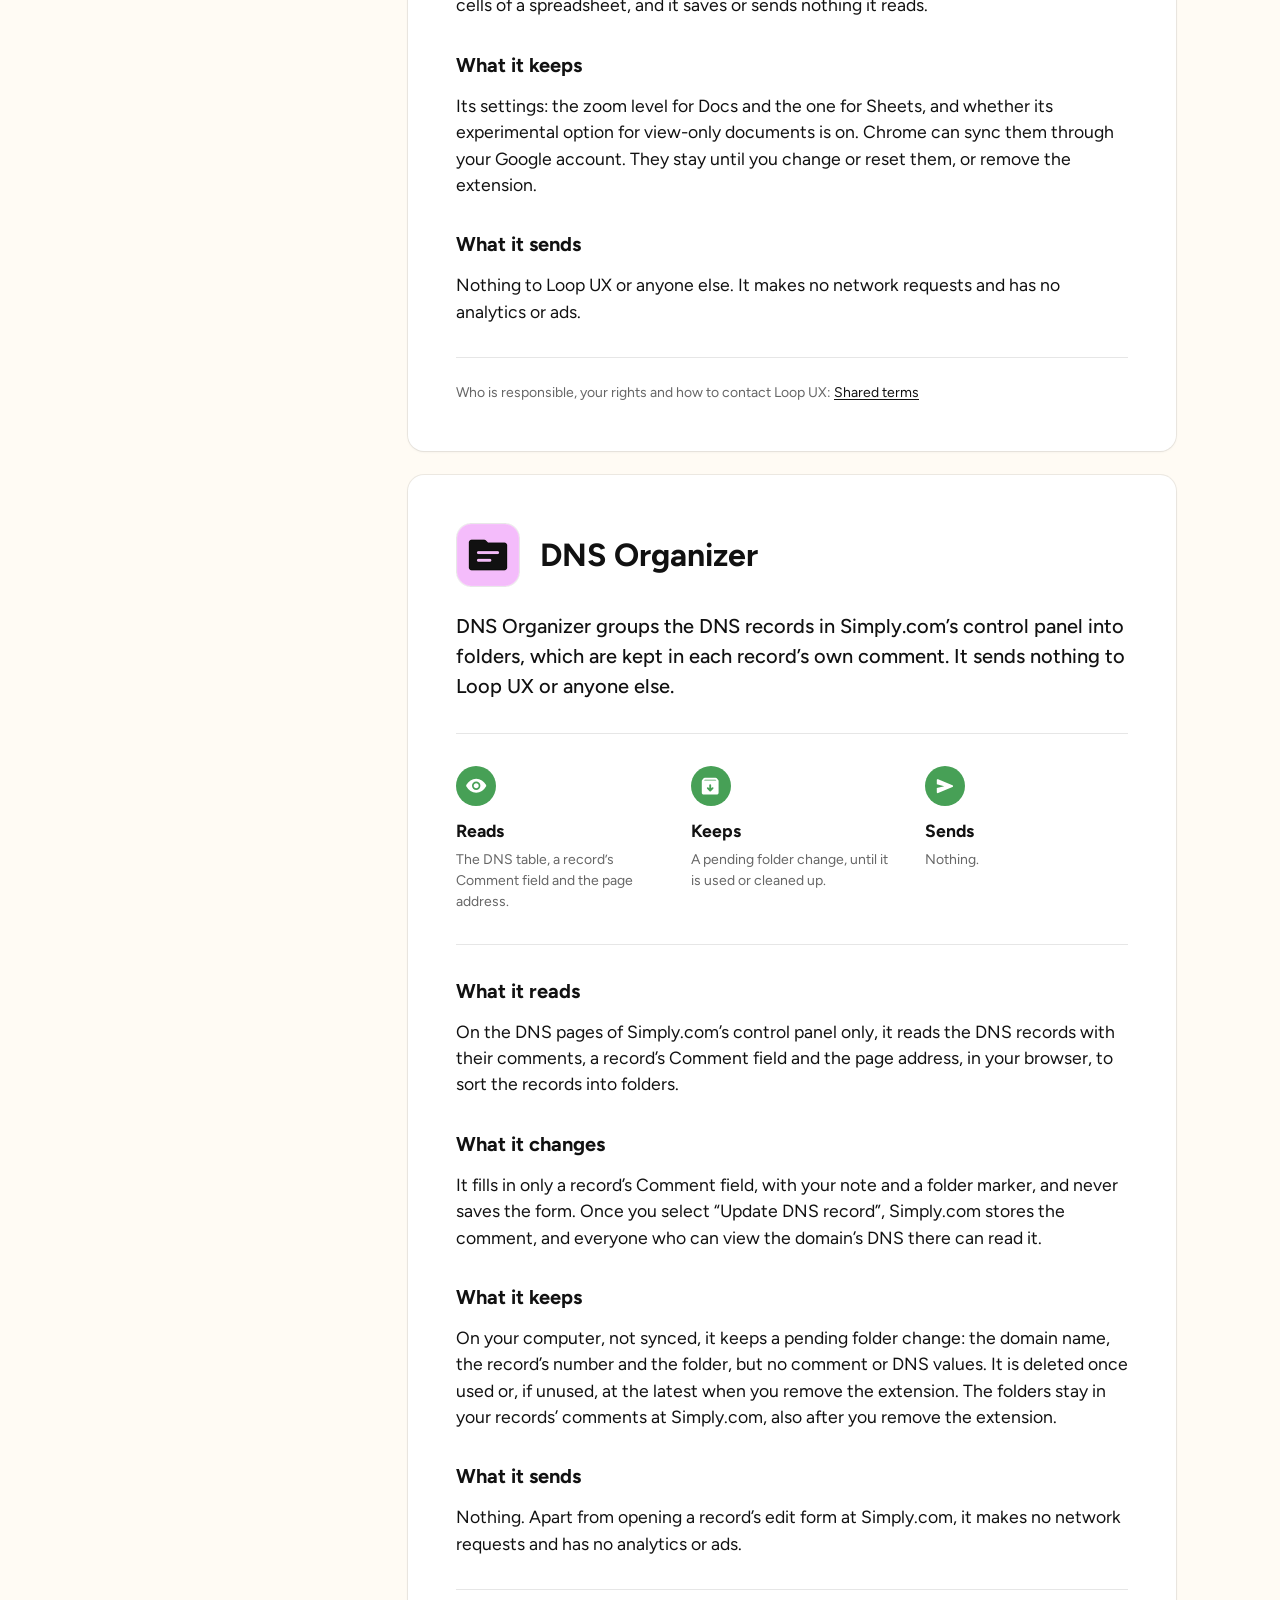
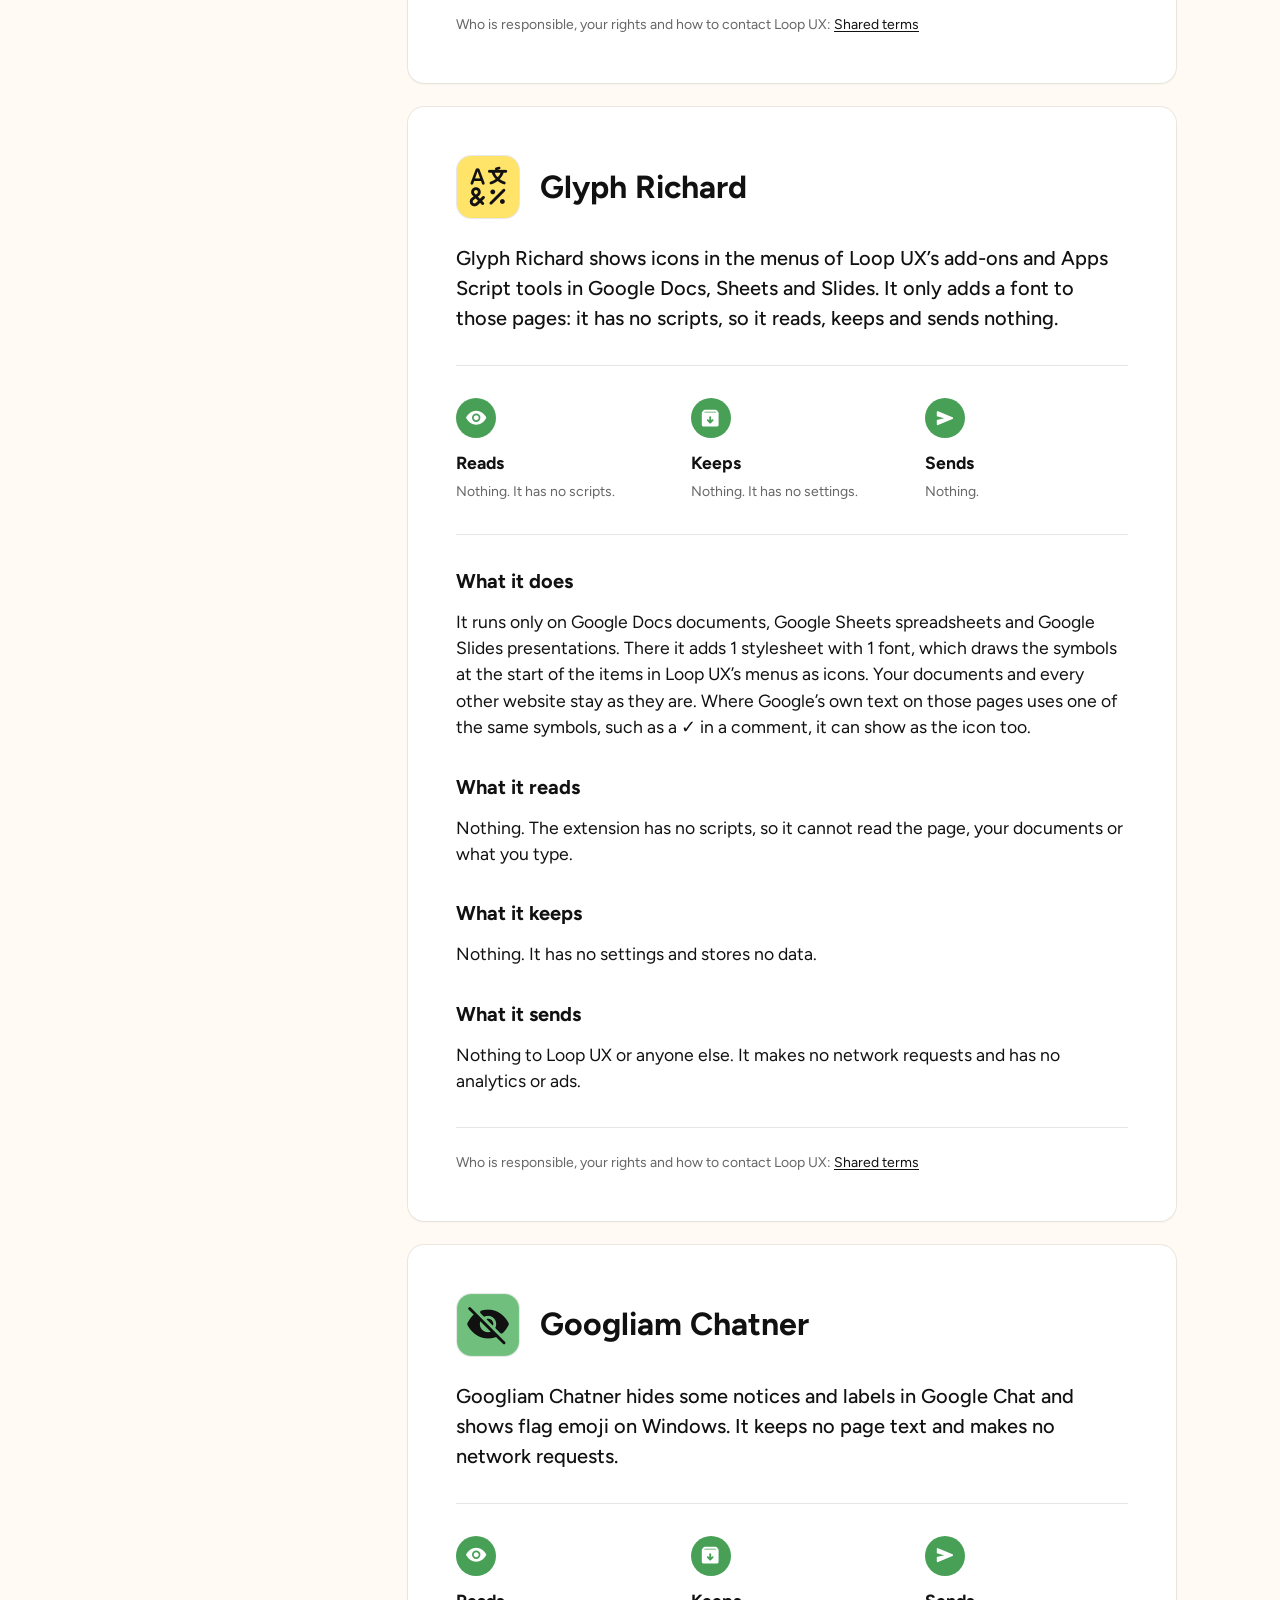
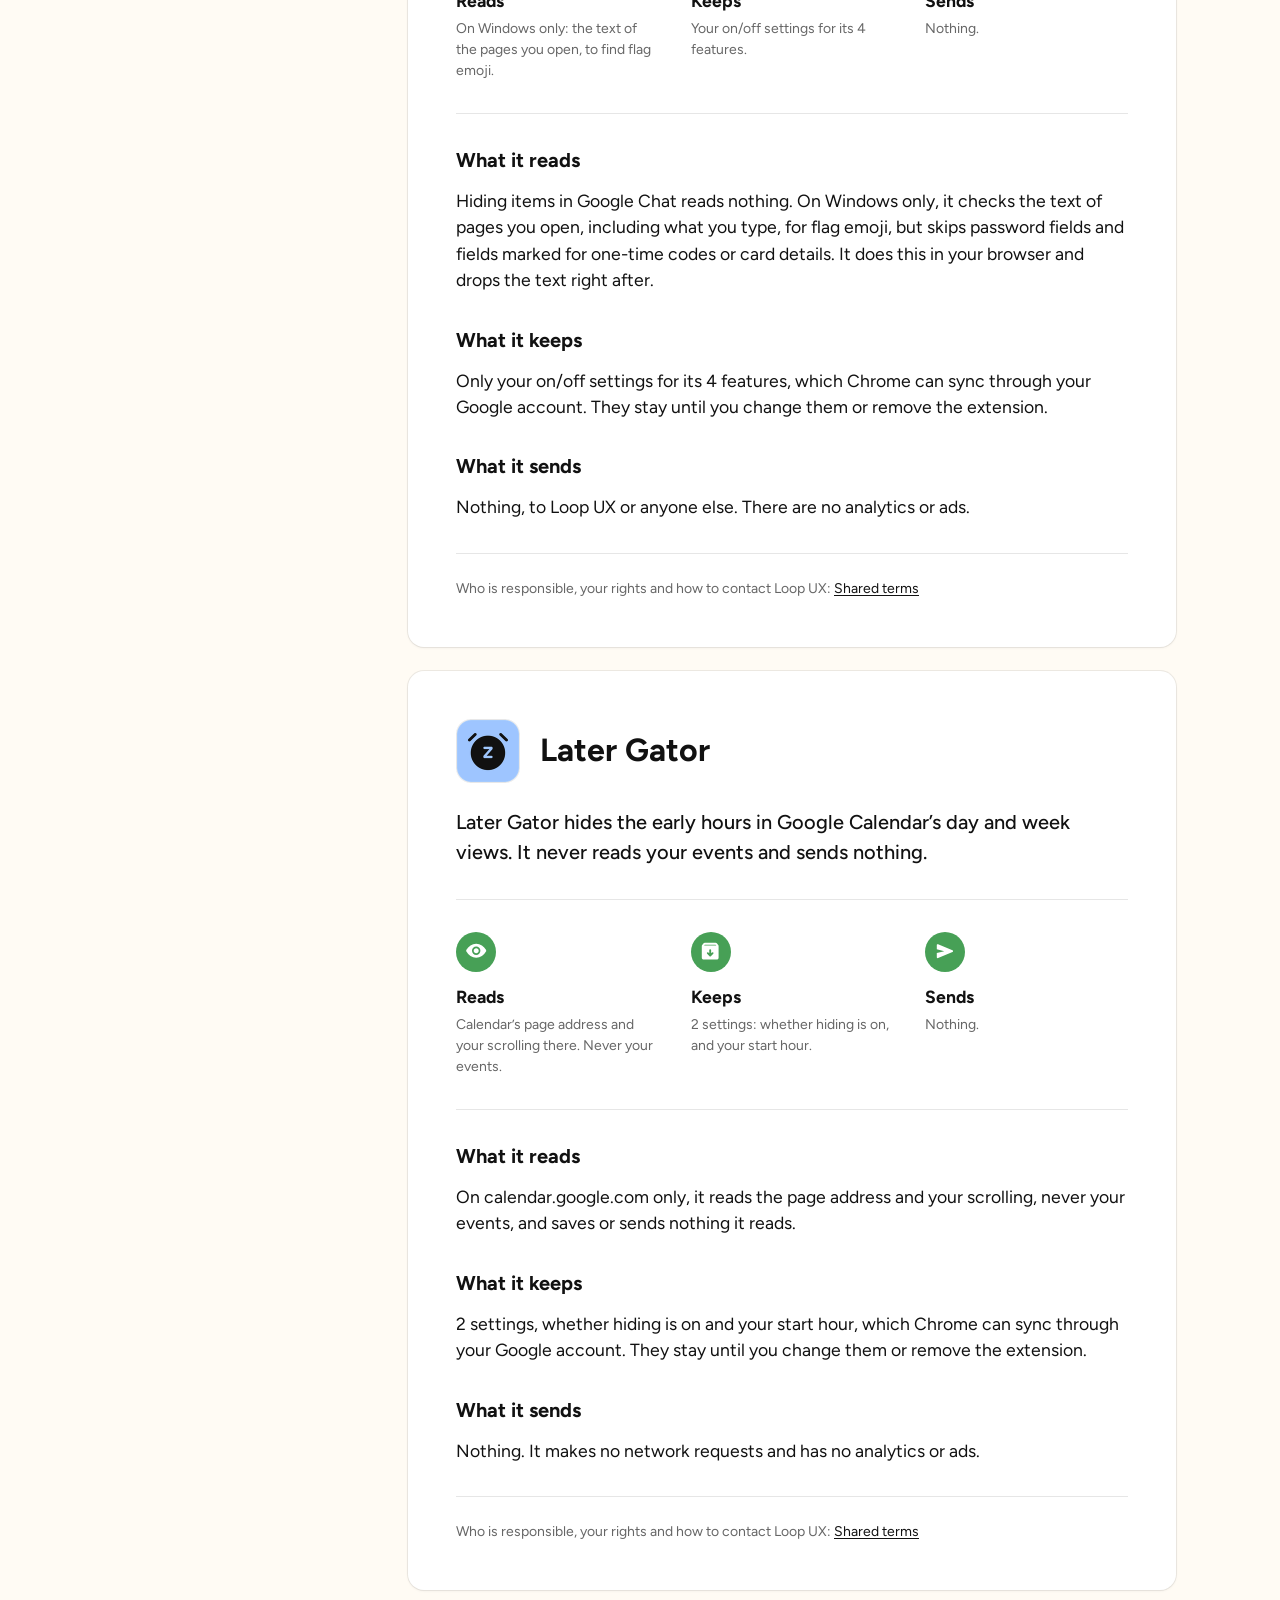
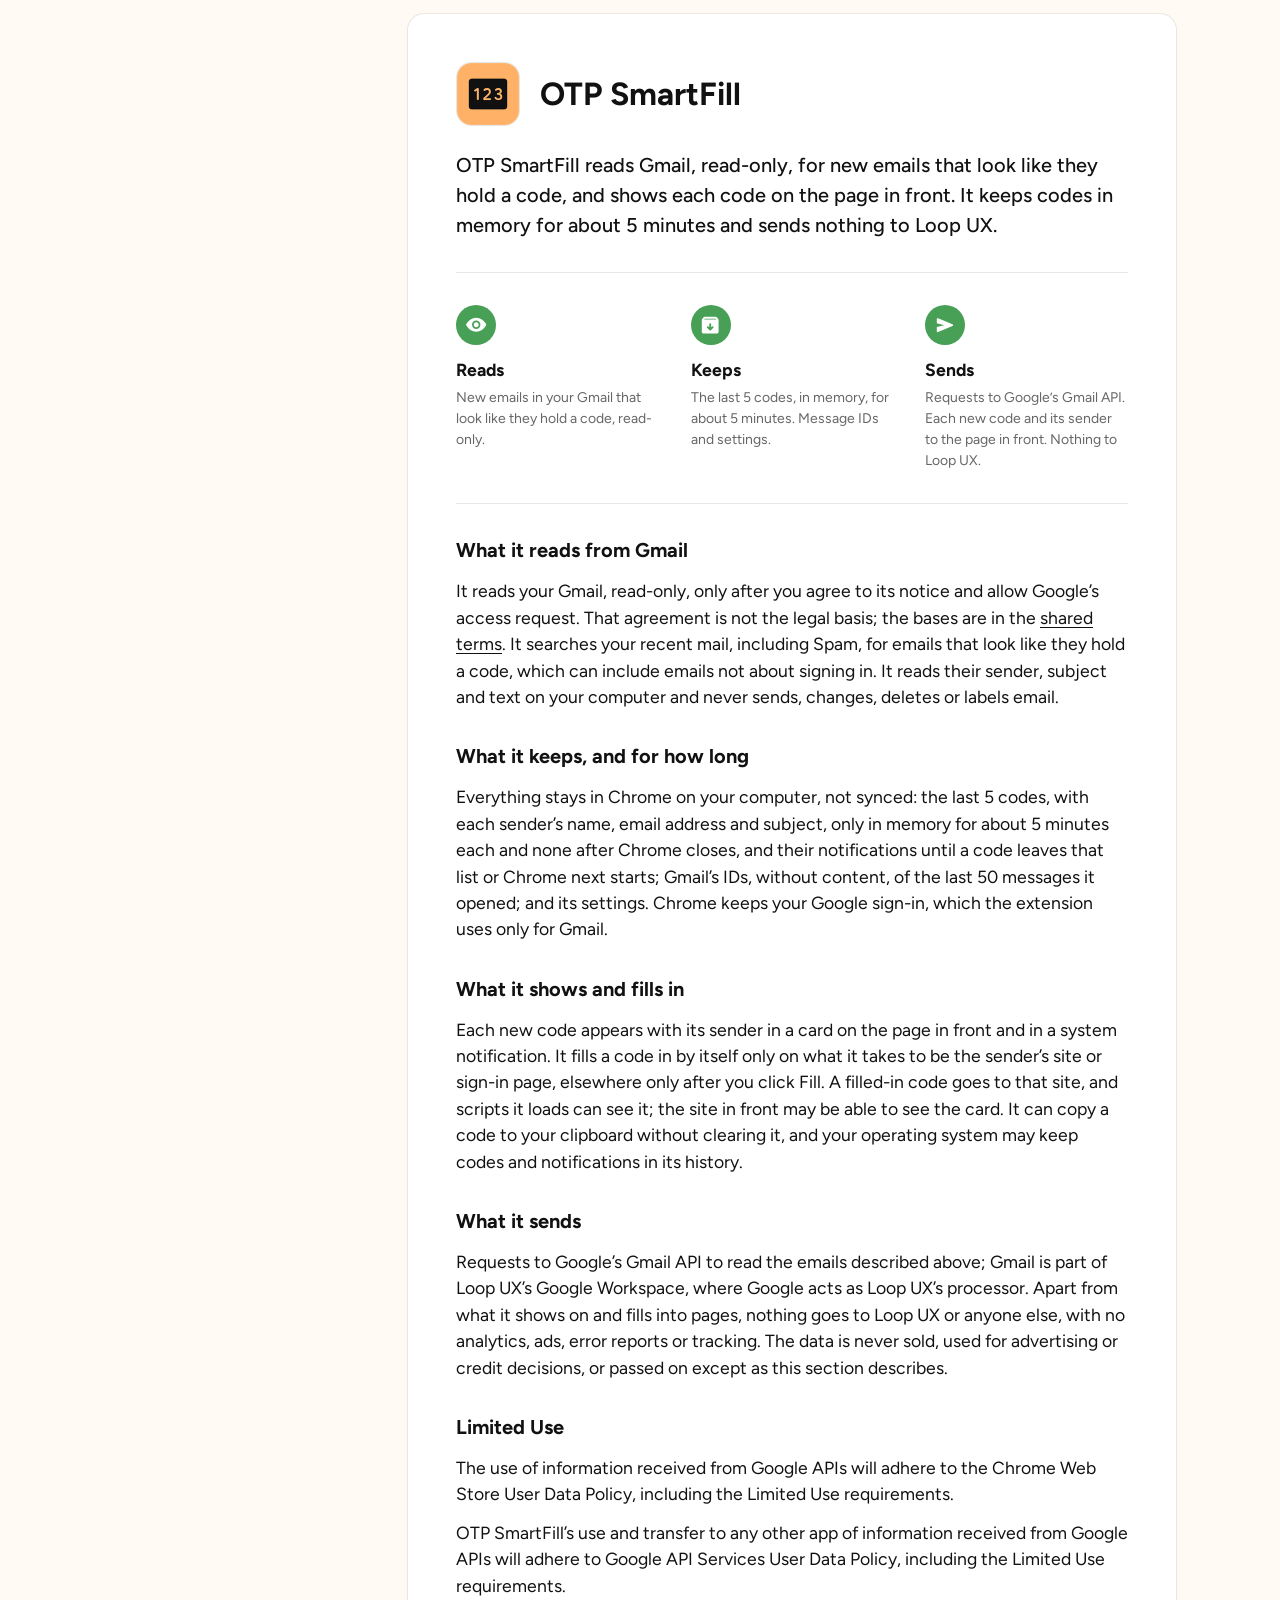
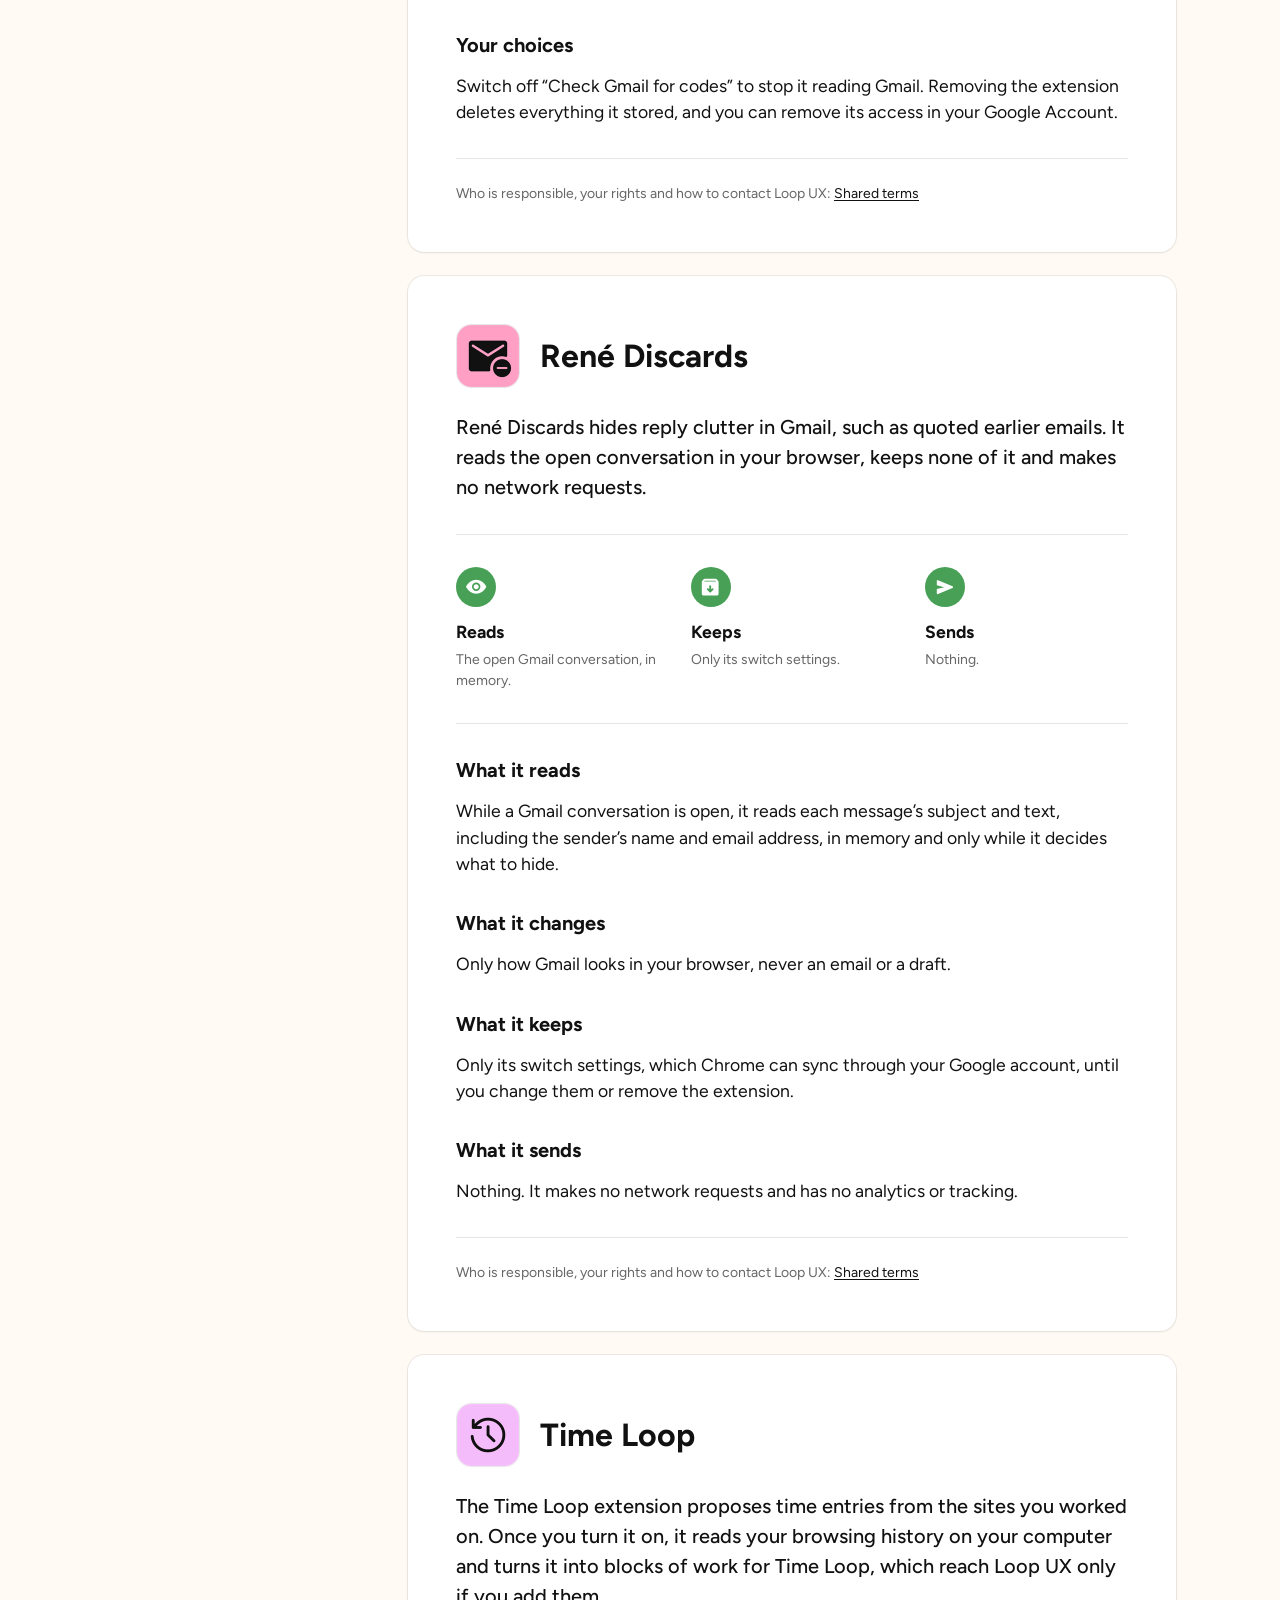
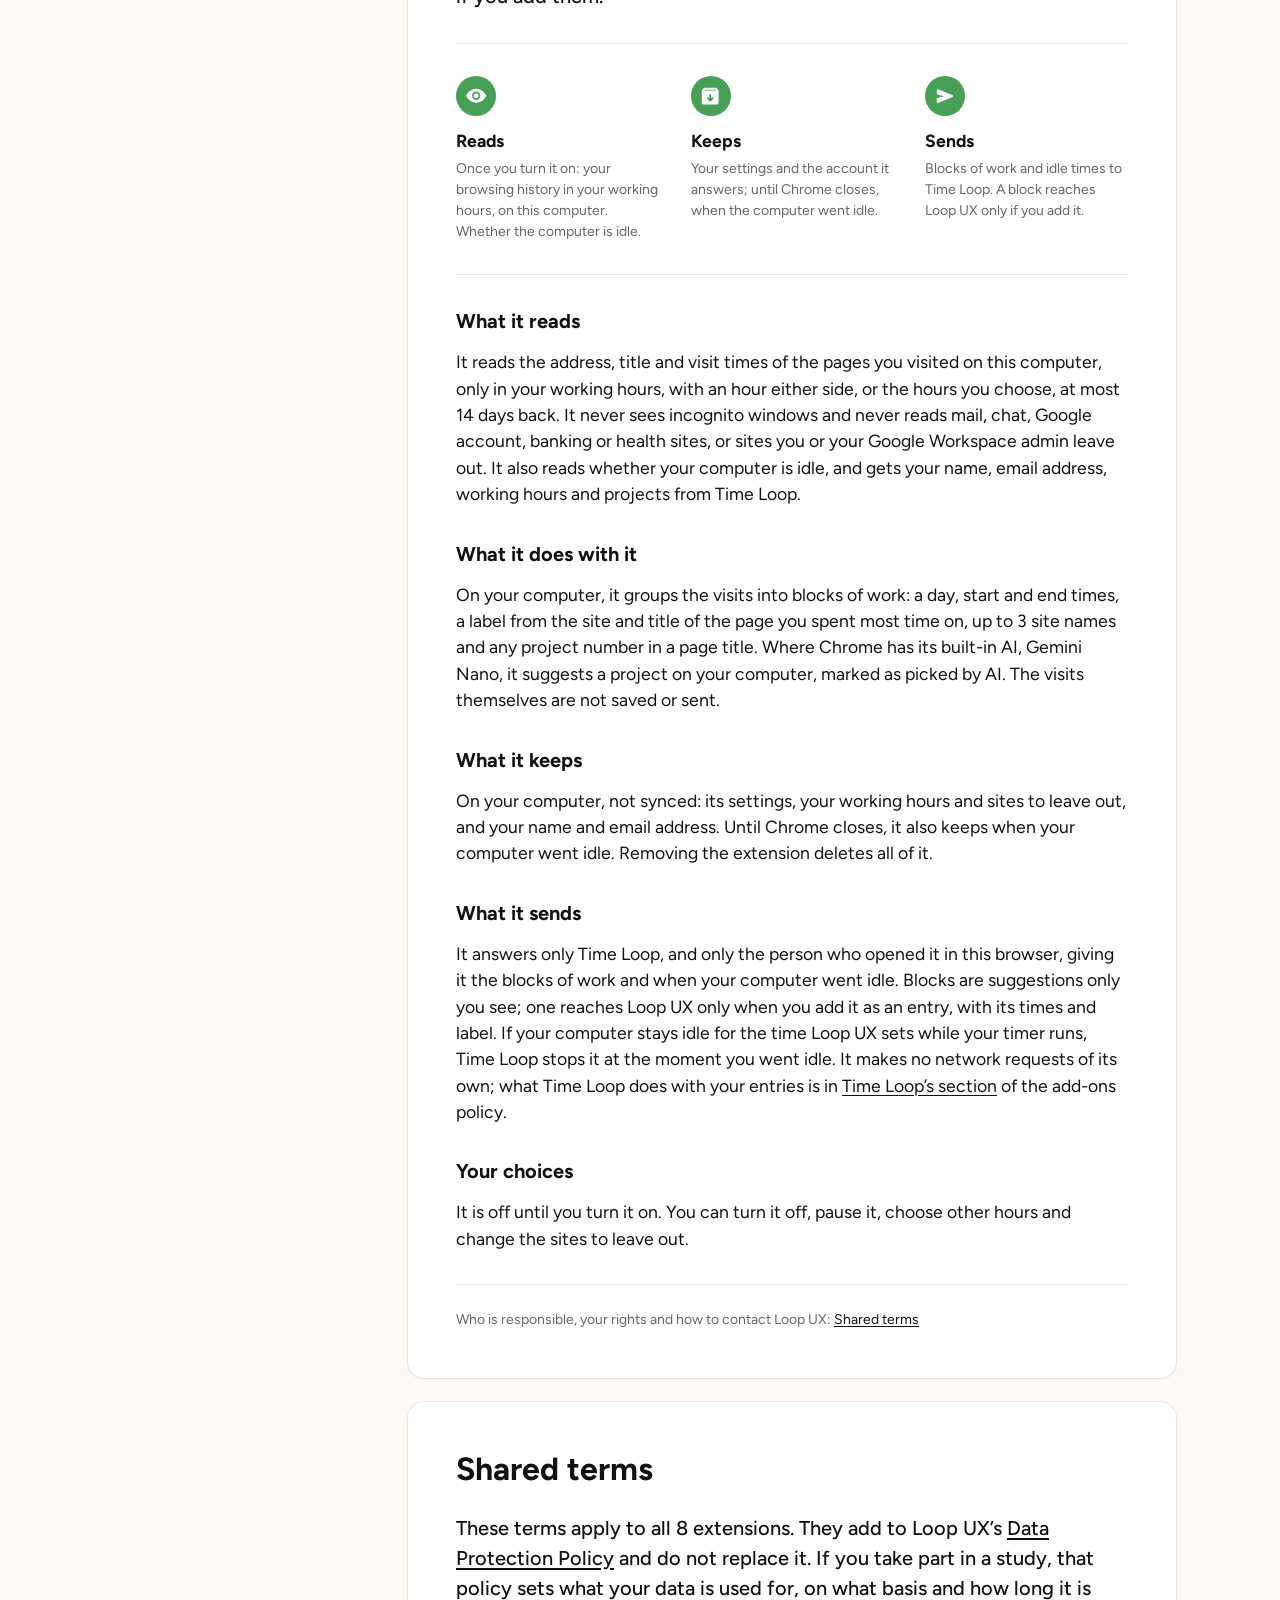
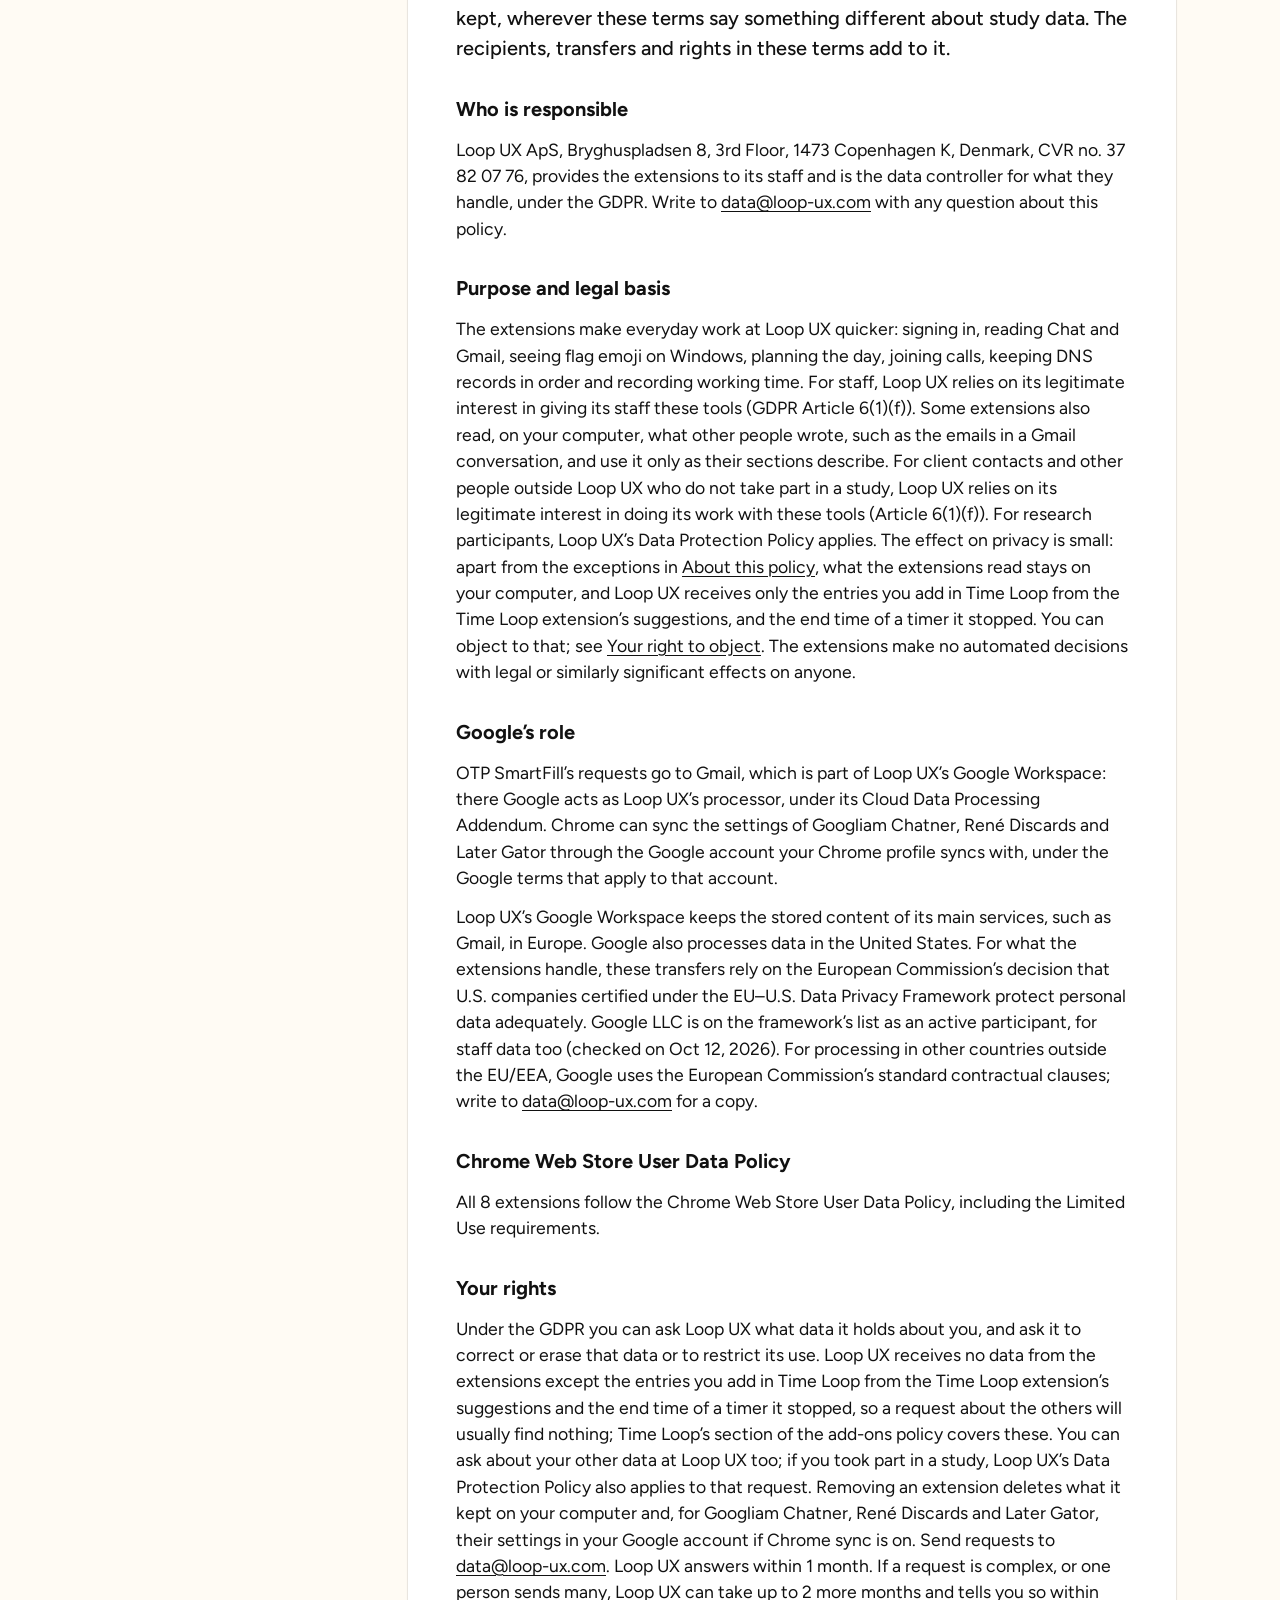
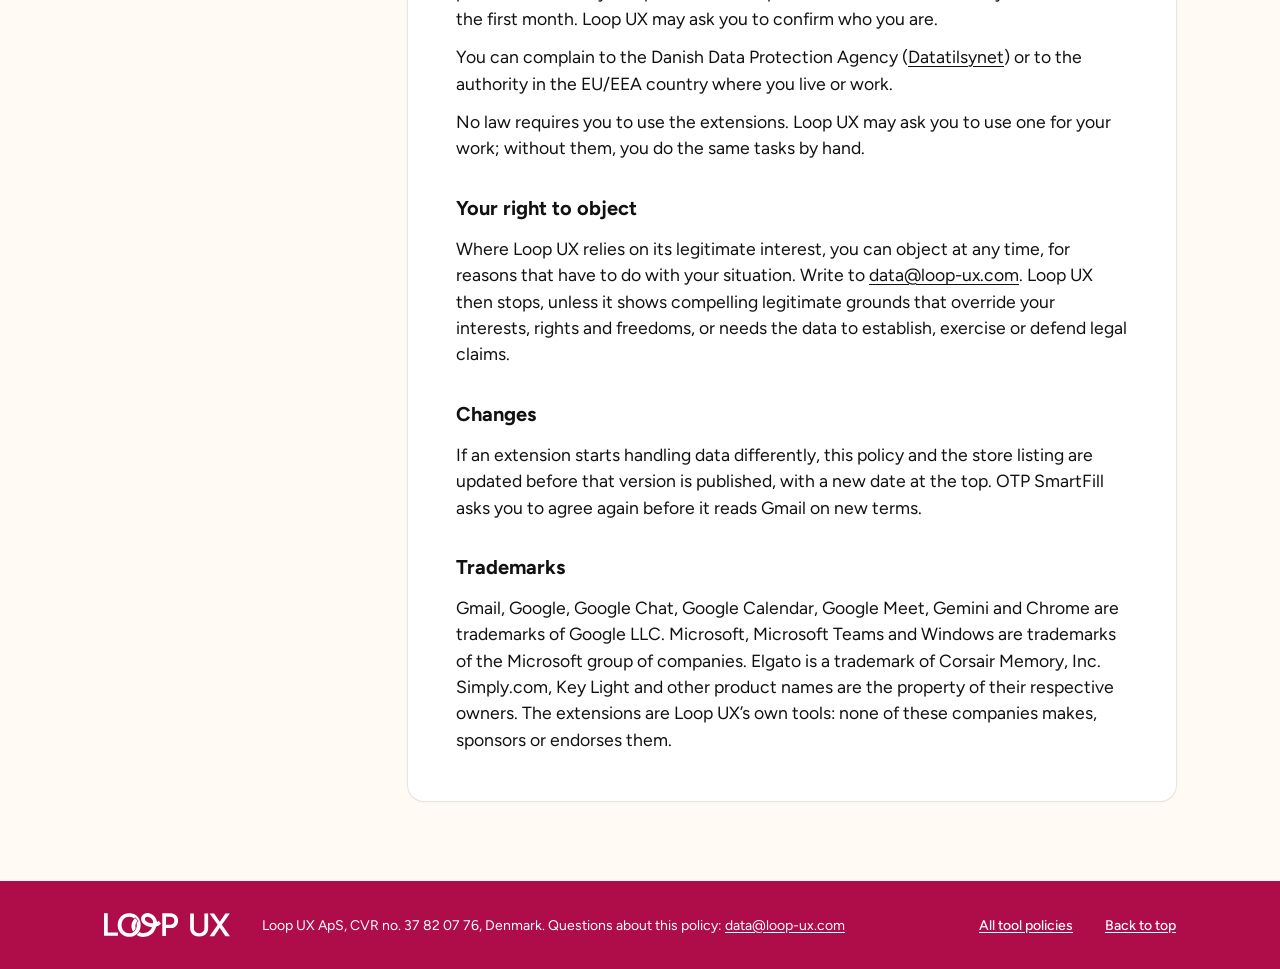
==== commit 3487e9ef: "Glyph Richard: the symbols can also show as icons in Google’s own text on those pages Co-Authored-By" ====
--- a/chrome-extensions/index.html
+++ b/chrome-extensions/index.html
@@ -312,7 +312,7 @@
           </dl>
           <div class="panel__body">
         <h3 id="glyph-richard-what-it-does">What it does</h3>
-        <p>It runs only on Google Docs documents, Google Sheets spreadsheets and Google Slides presentations. There it adds 1 stylesheet with 1 font, which draws the symbols at the start of the items in Loop UX’s menus as icons. Your documents, Google’s own menus and every other website stay as they are.</p>
+        <p>It runs only on Google Docs documents, Google Sheets spreadsheets and Google Slides presentations. There it adds 1 stylesheet with 1 font, which draws the symbols at the start of the items in Loop UX’s menus as icons. Your documents and every other website stay as they are. Where Google’s own text on those pages uses one of the same symbols, such as a ✓ in a comment, it can show as the icon too.</p>
 
         <h3 id="glyph-richard-what-it-reads">What it reads</h3>
         <p>Nothing. The extension has no scripts, so it cannot read the page, your documents or what you type.</p>
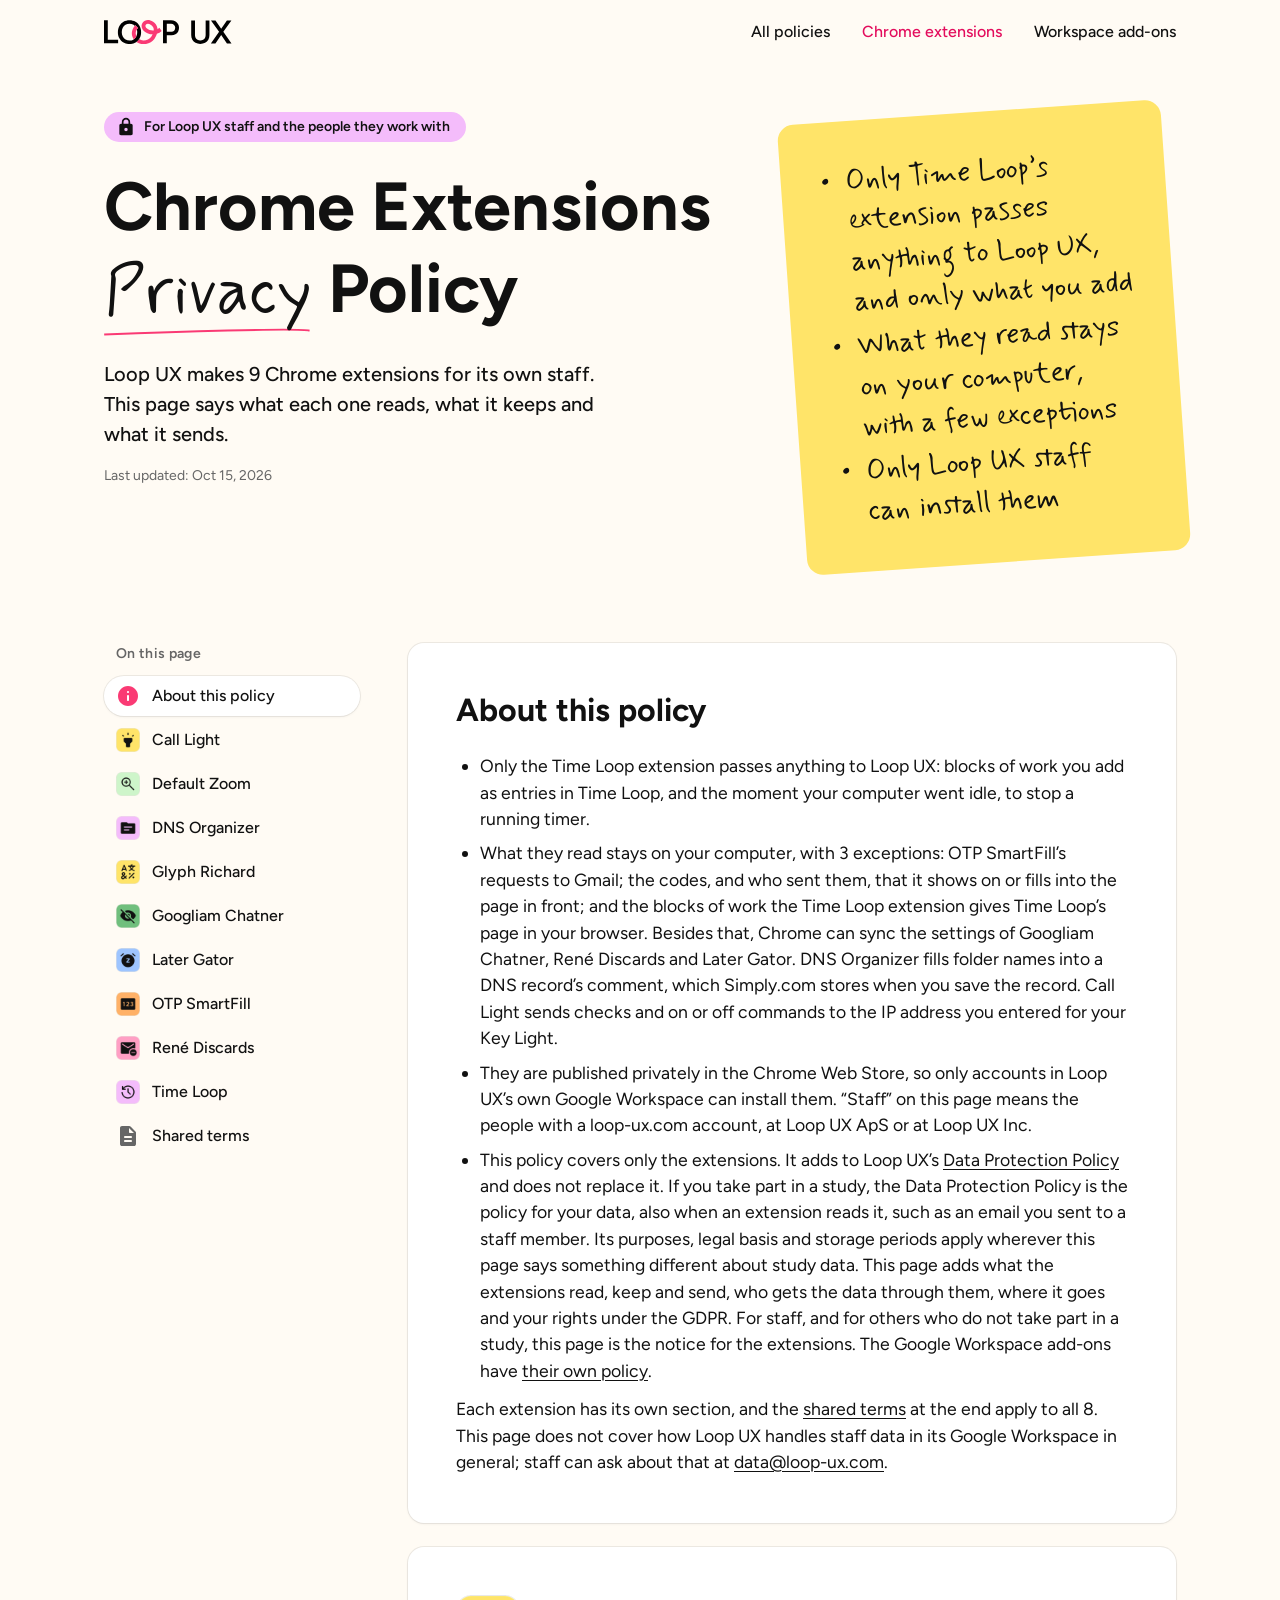
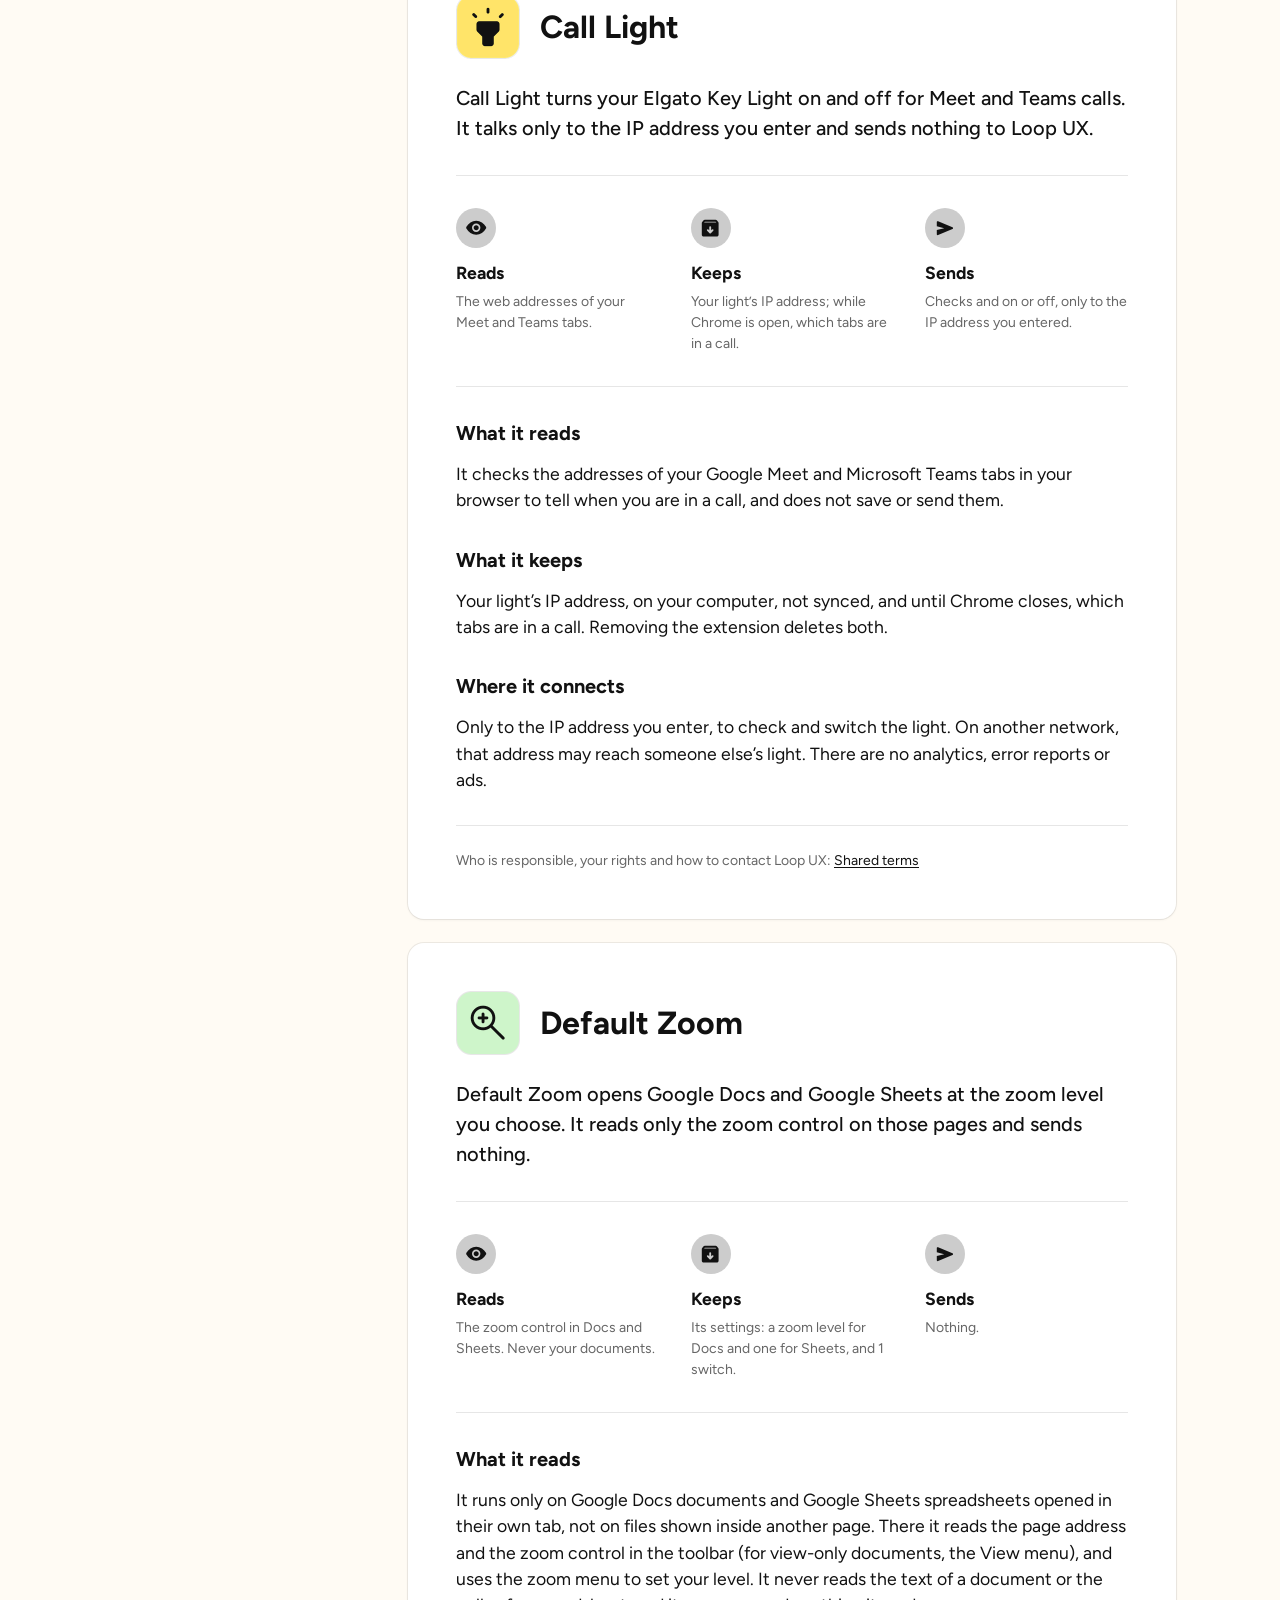
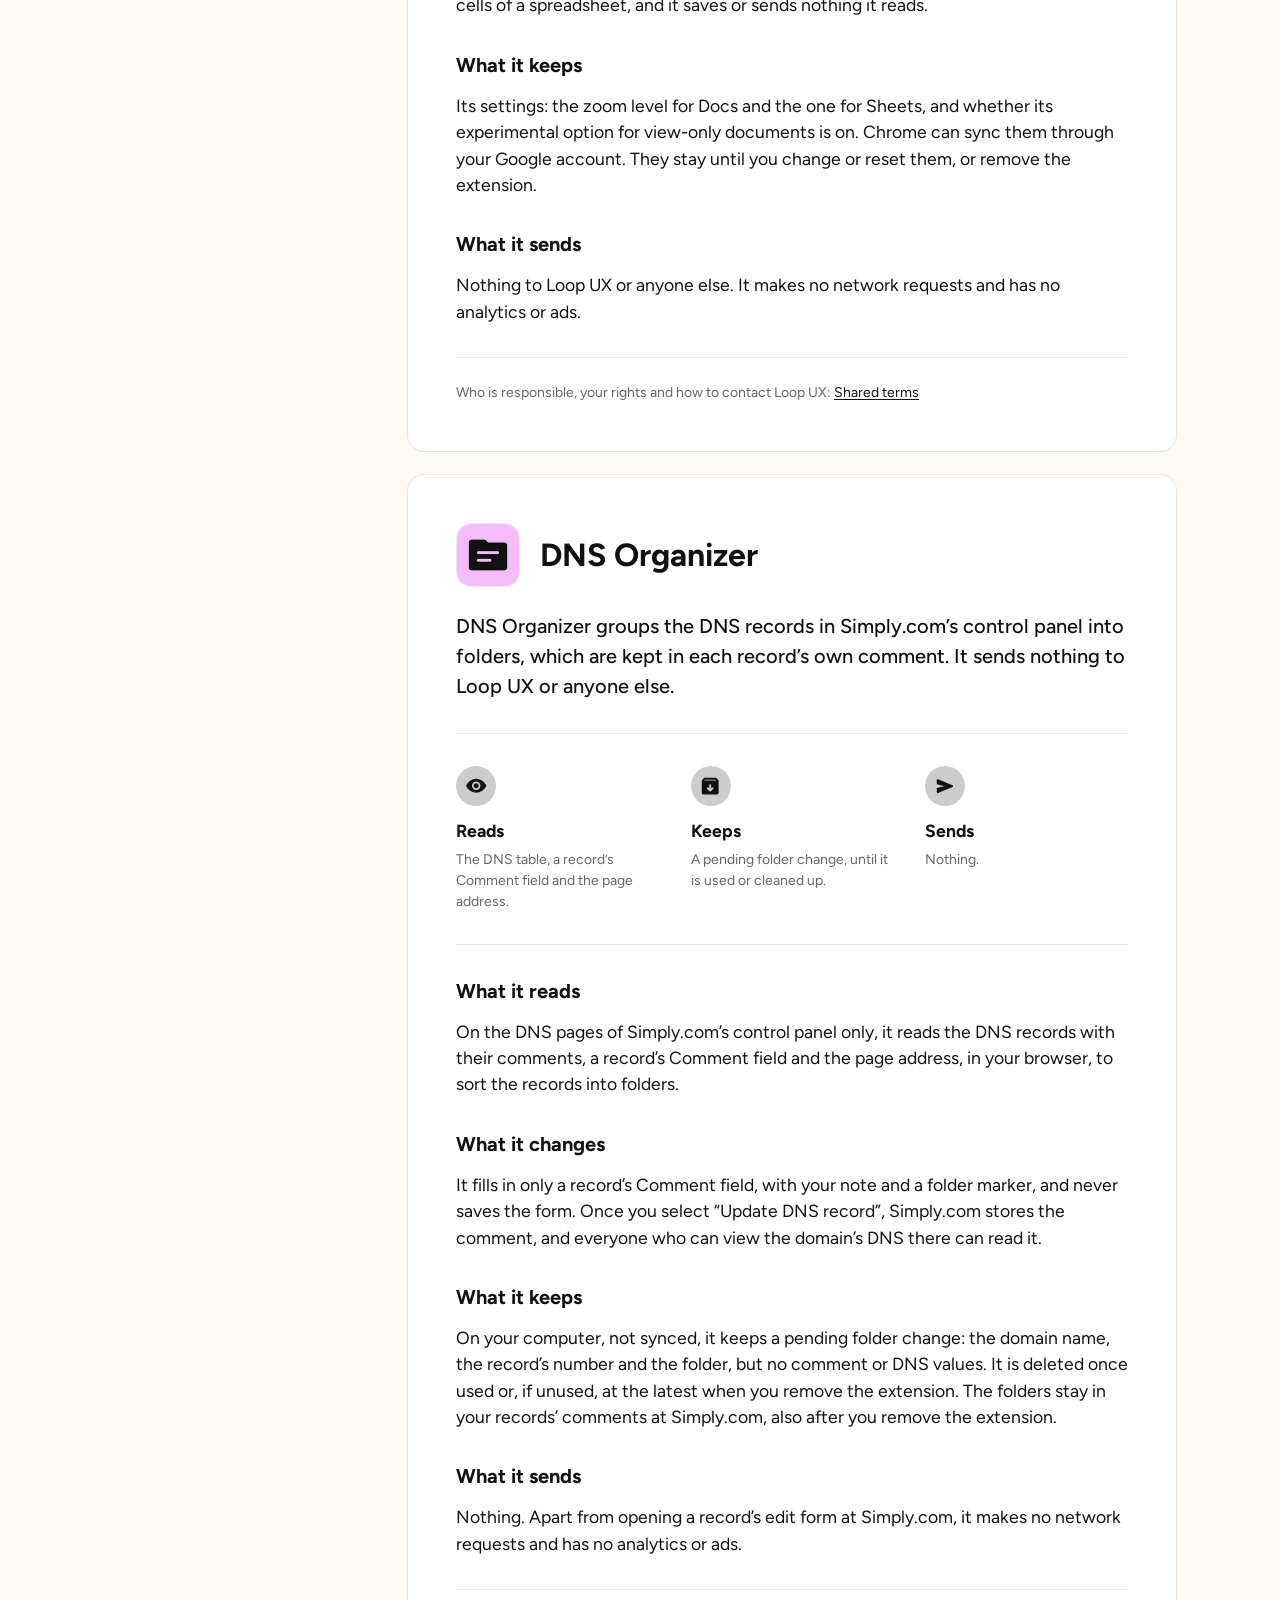
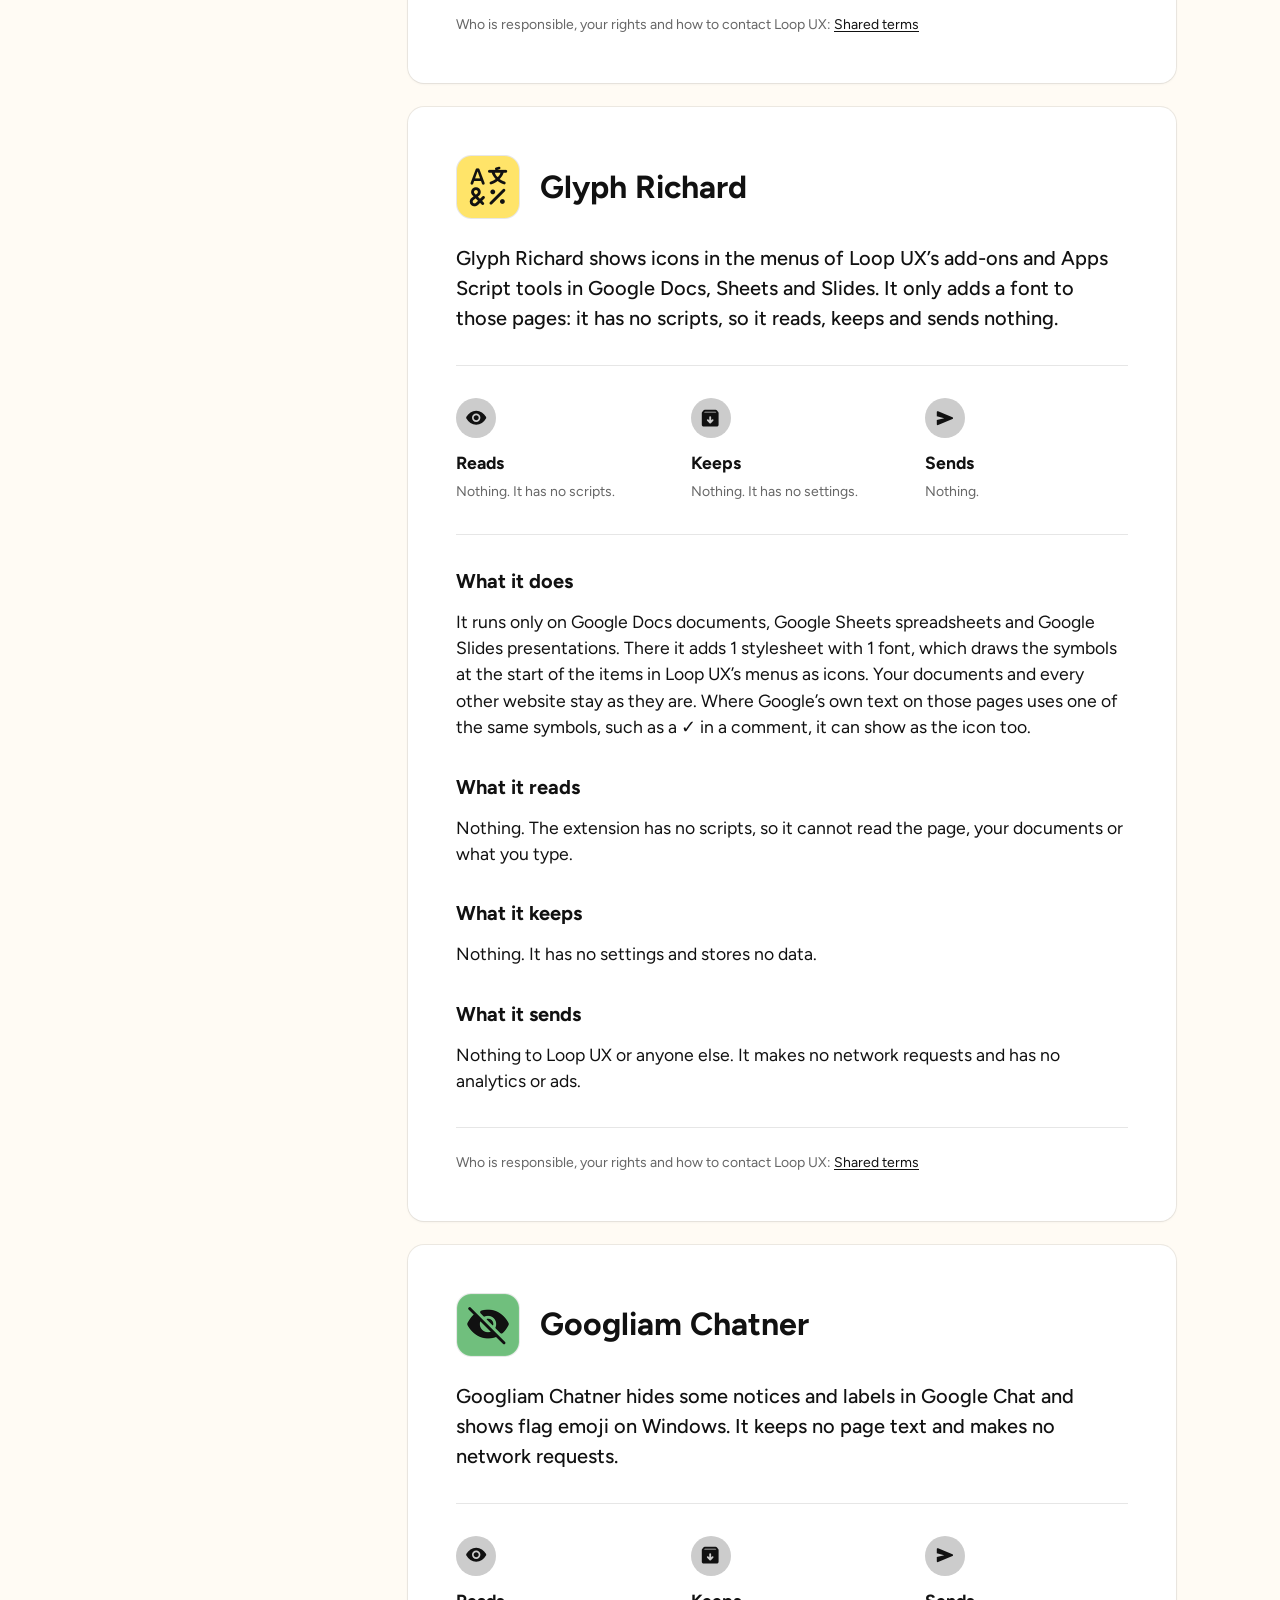
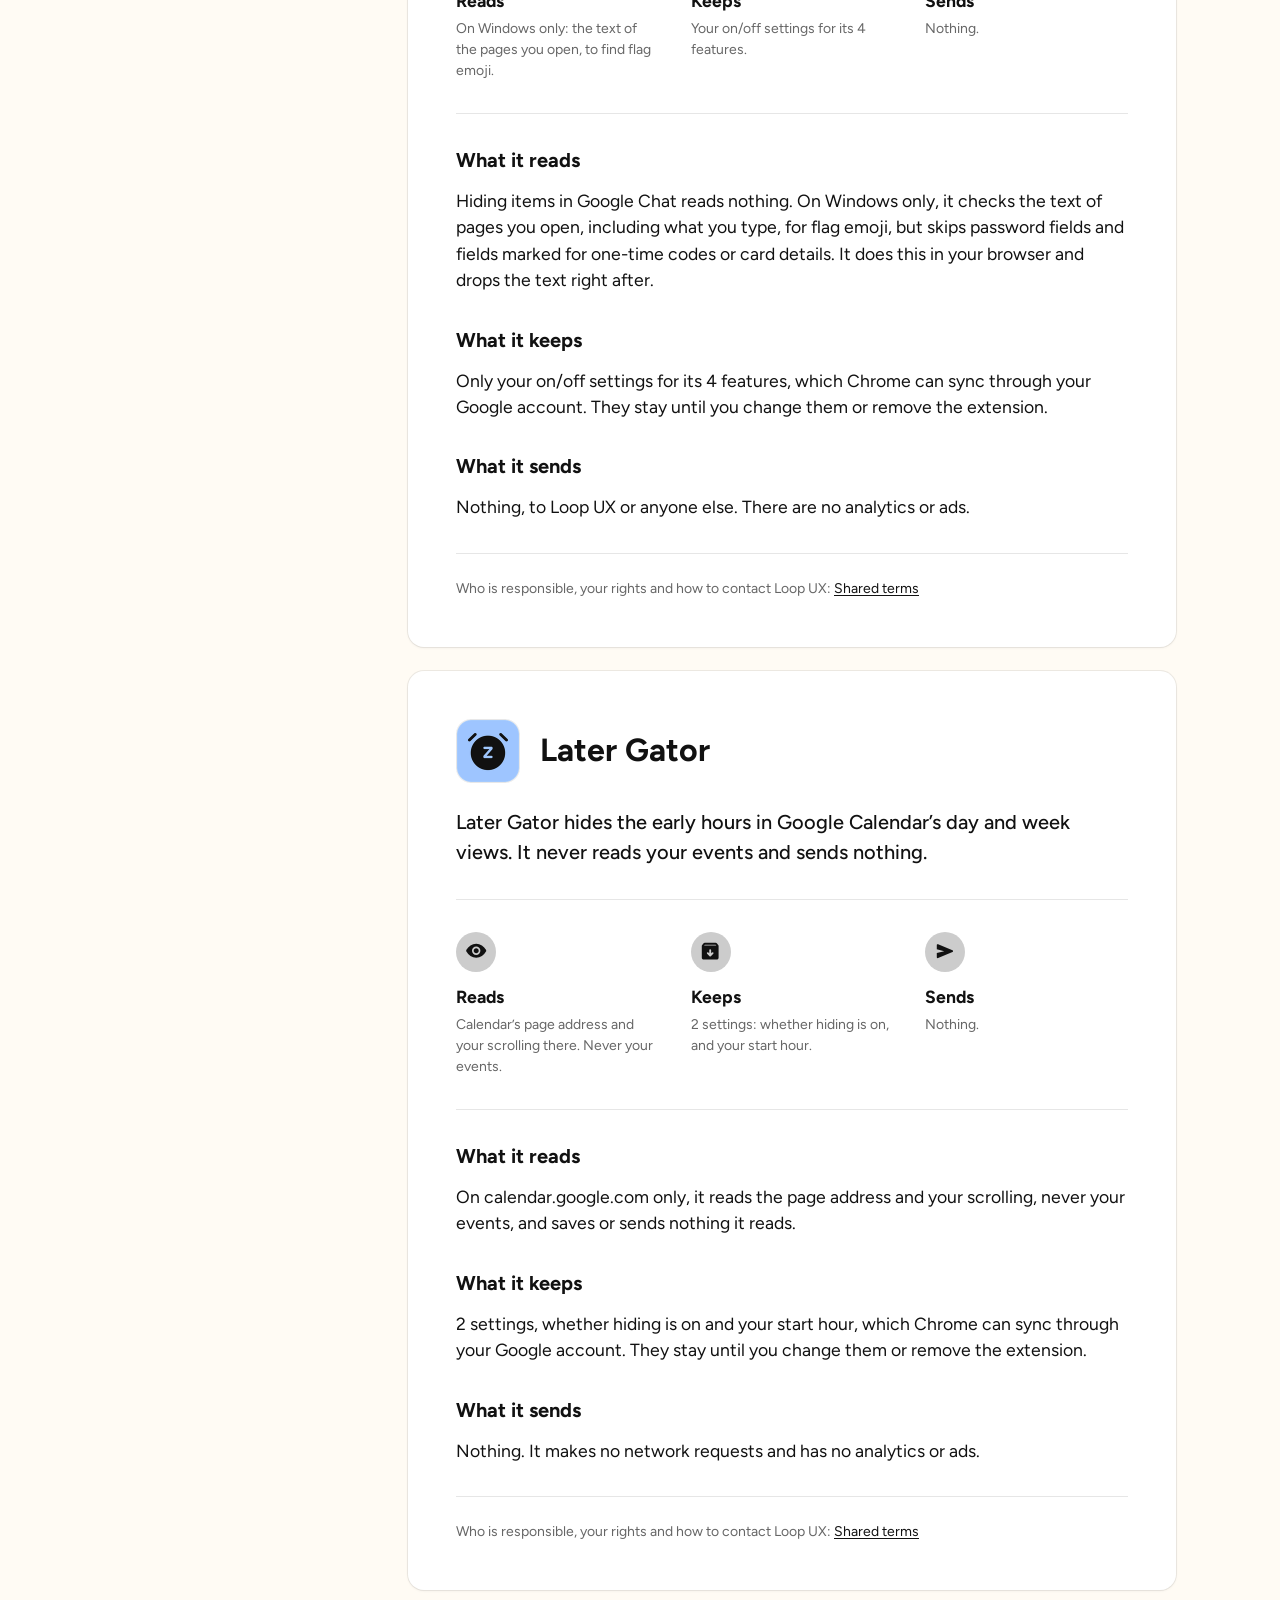
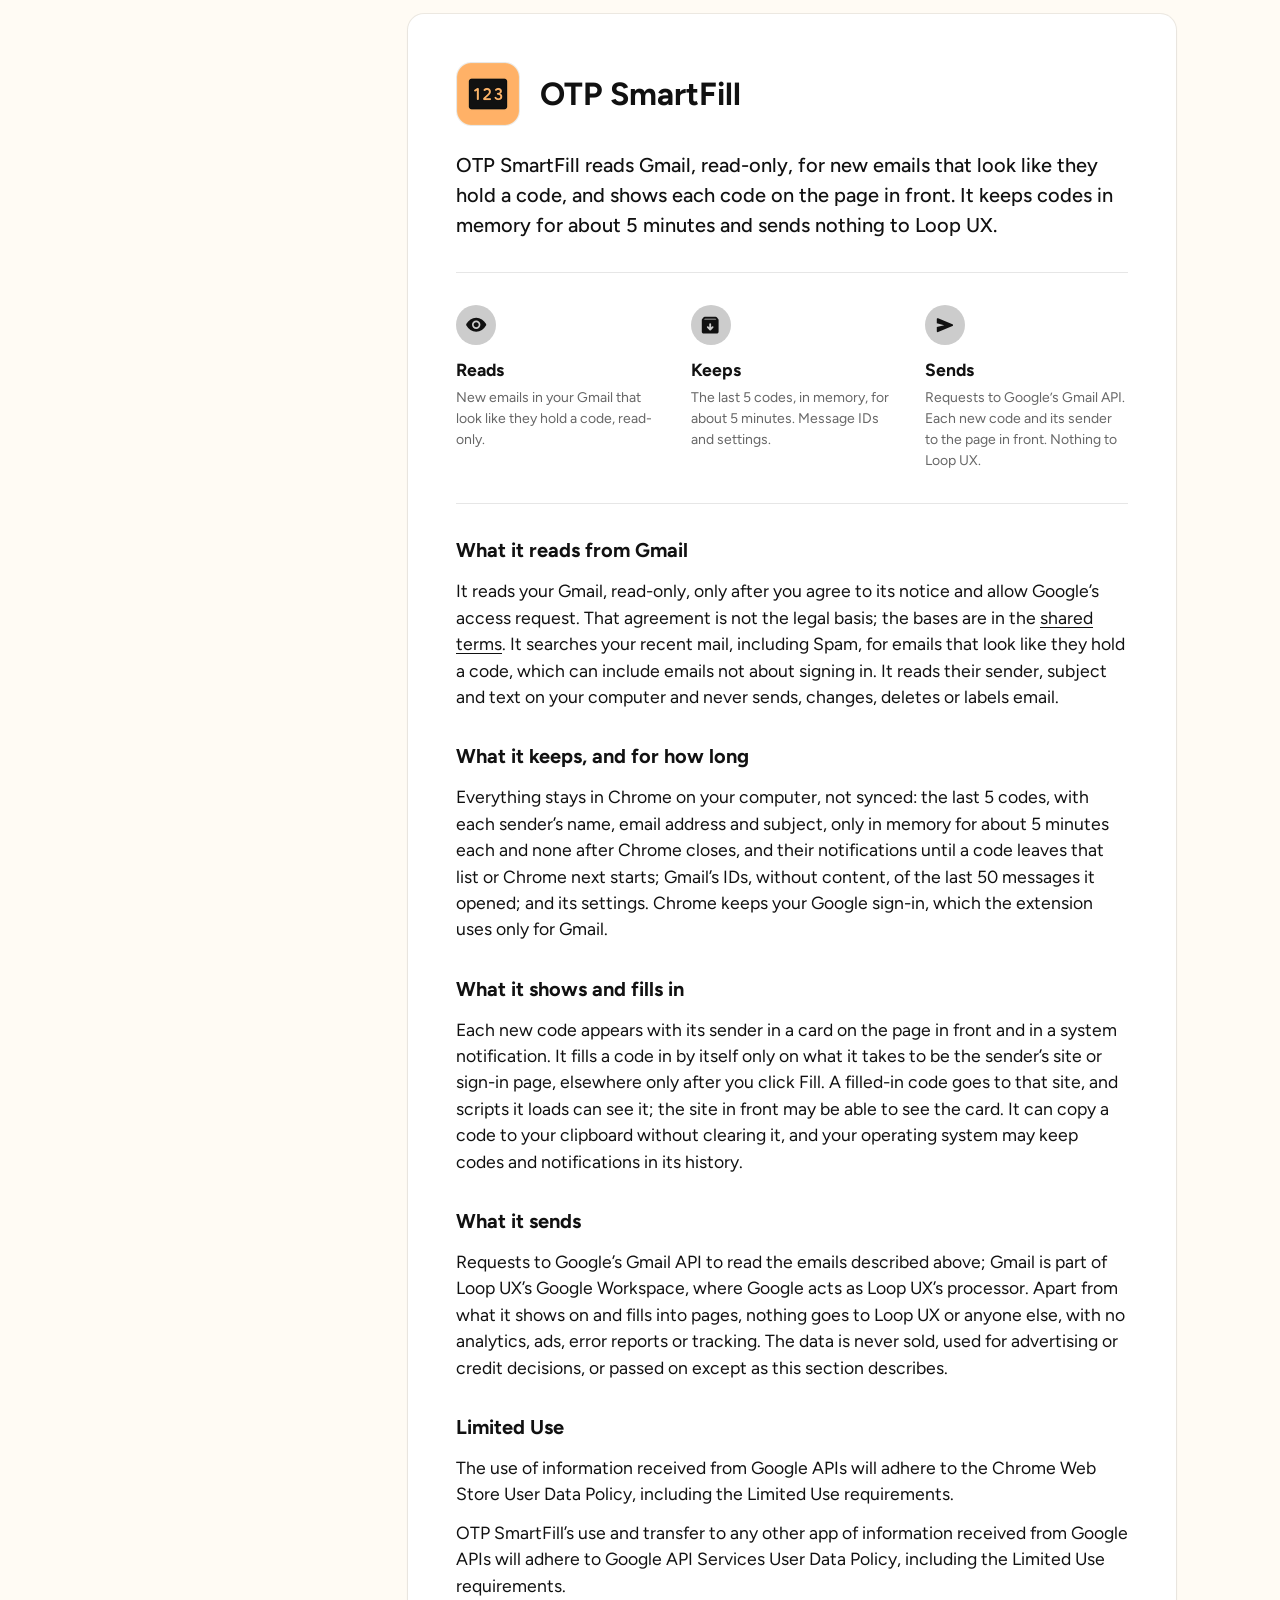
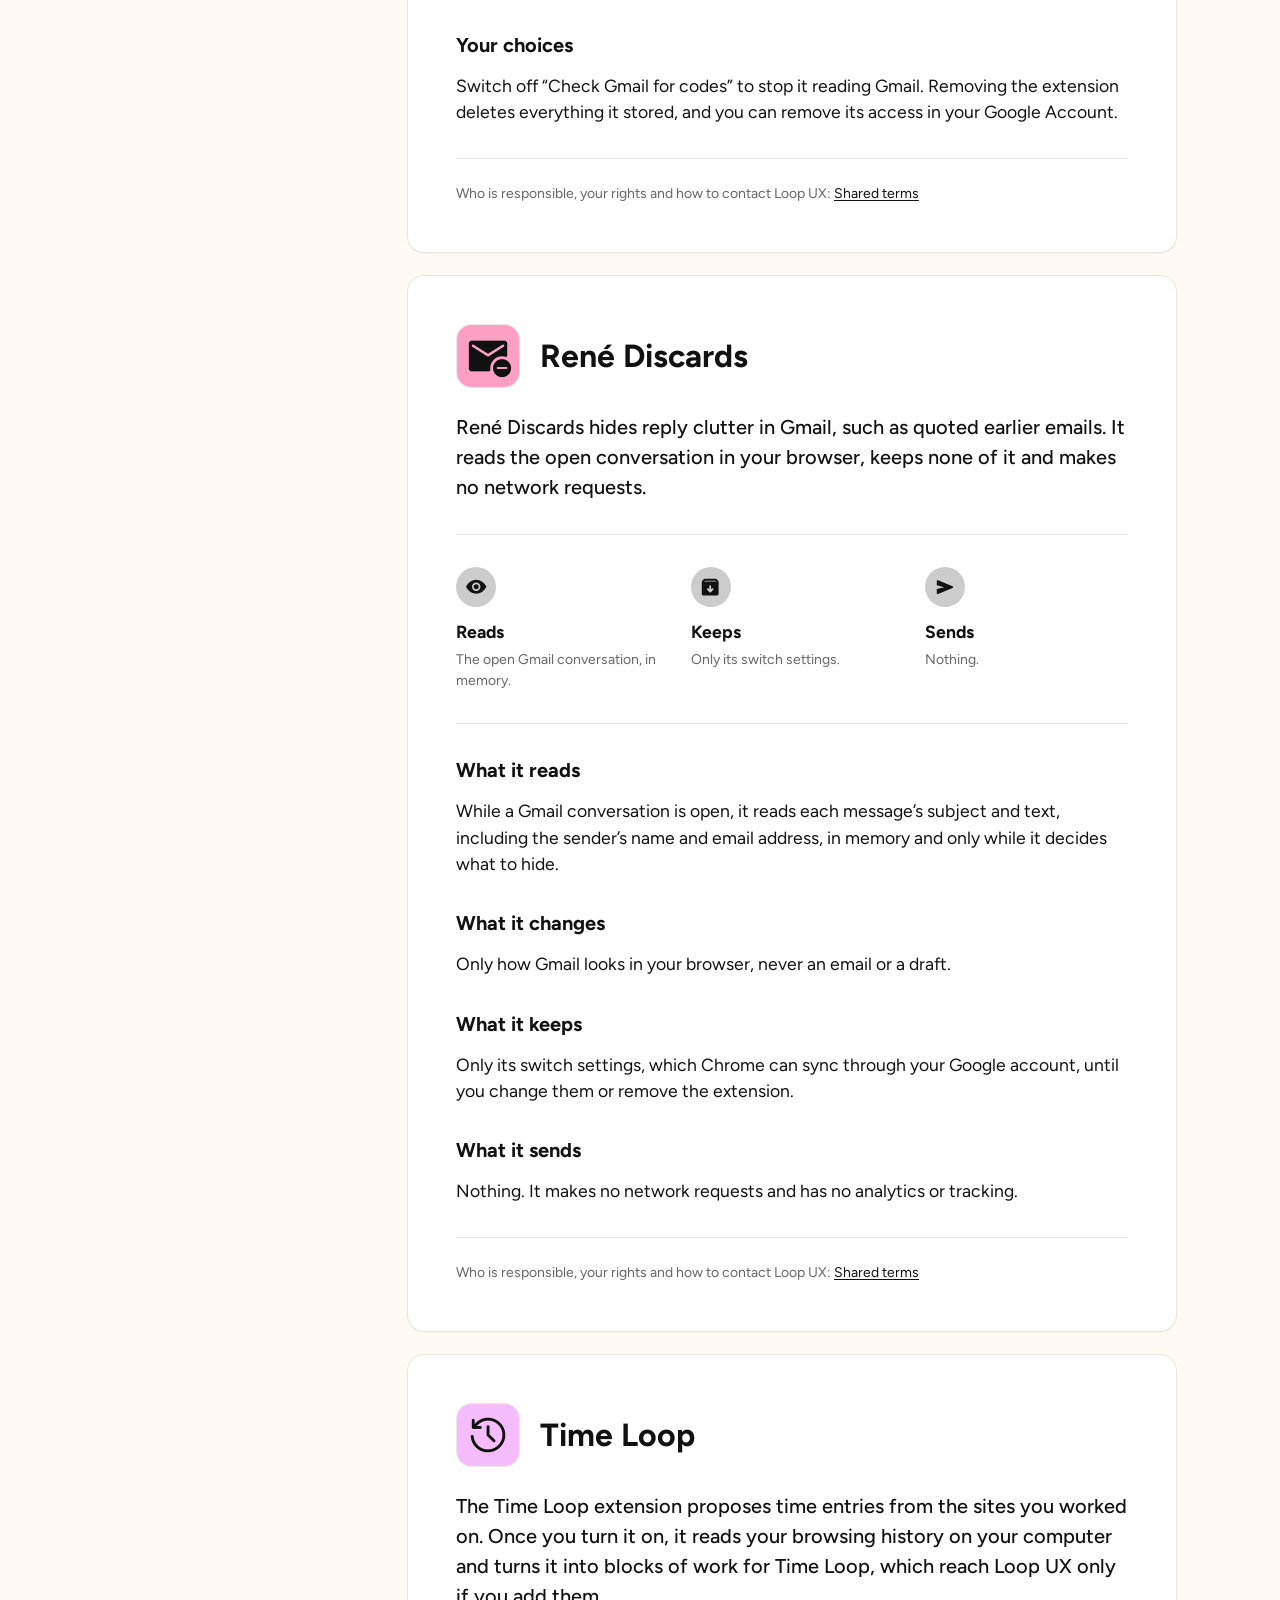
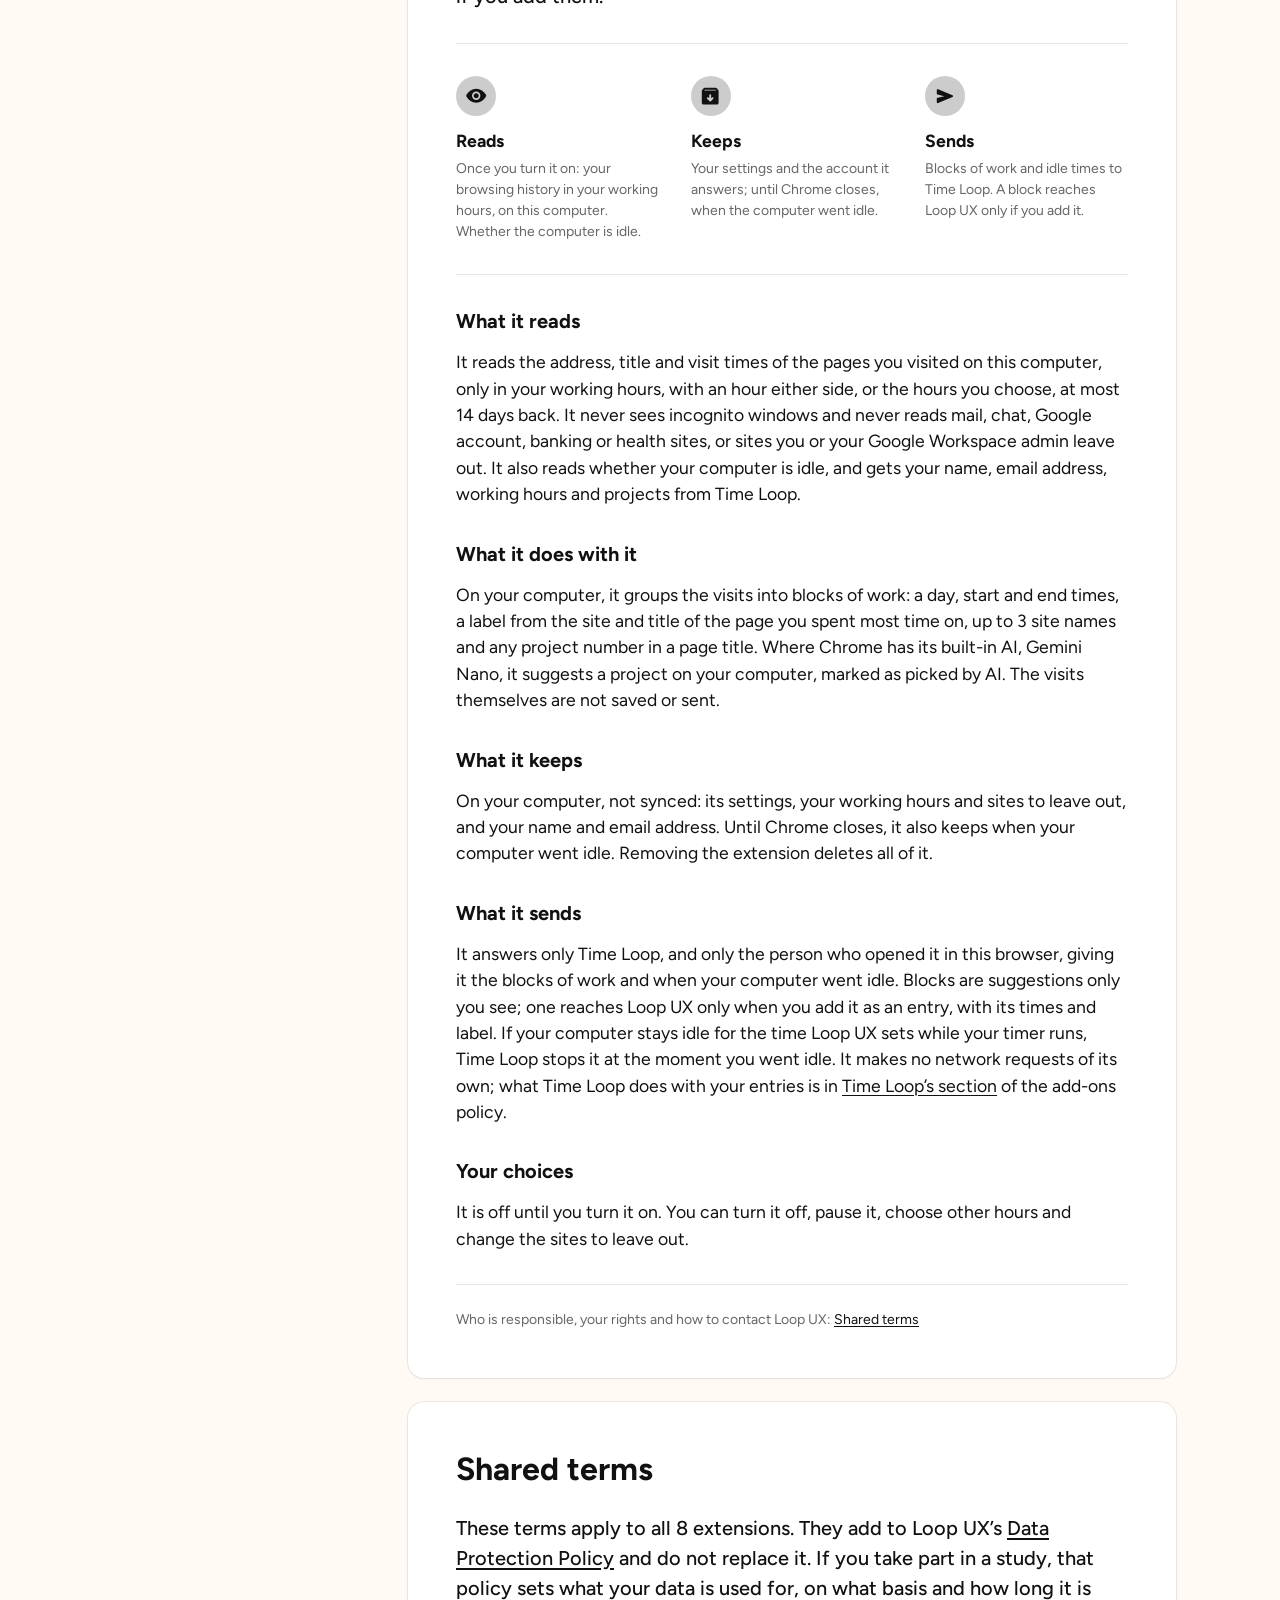
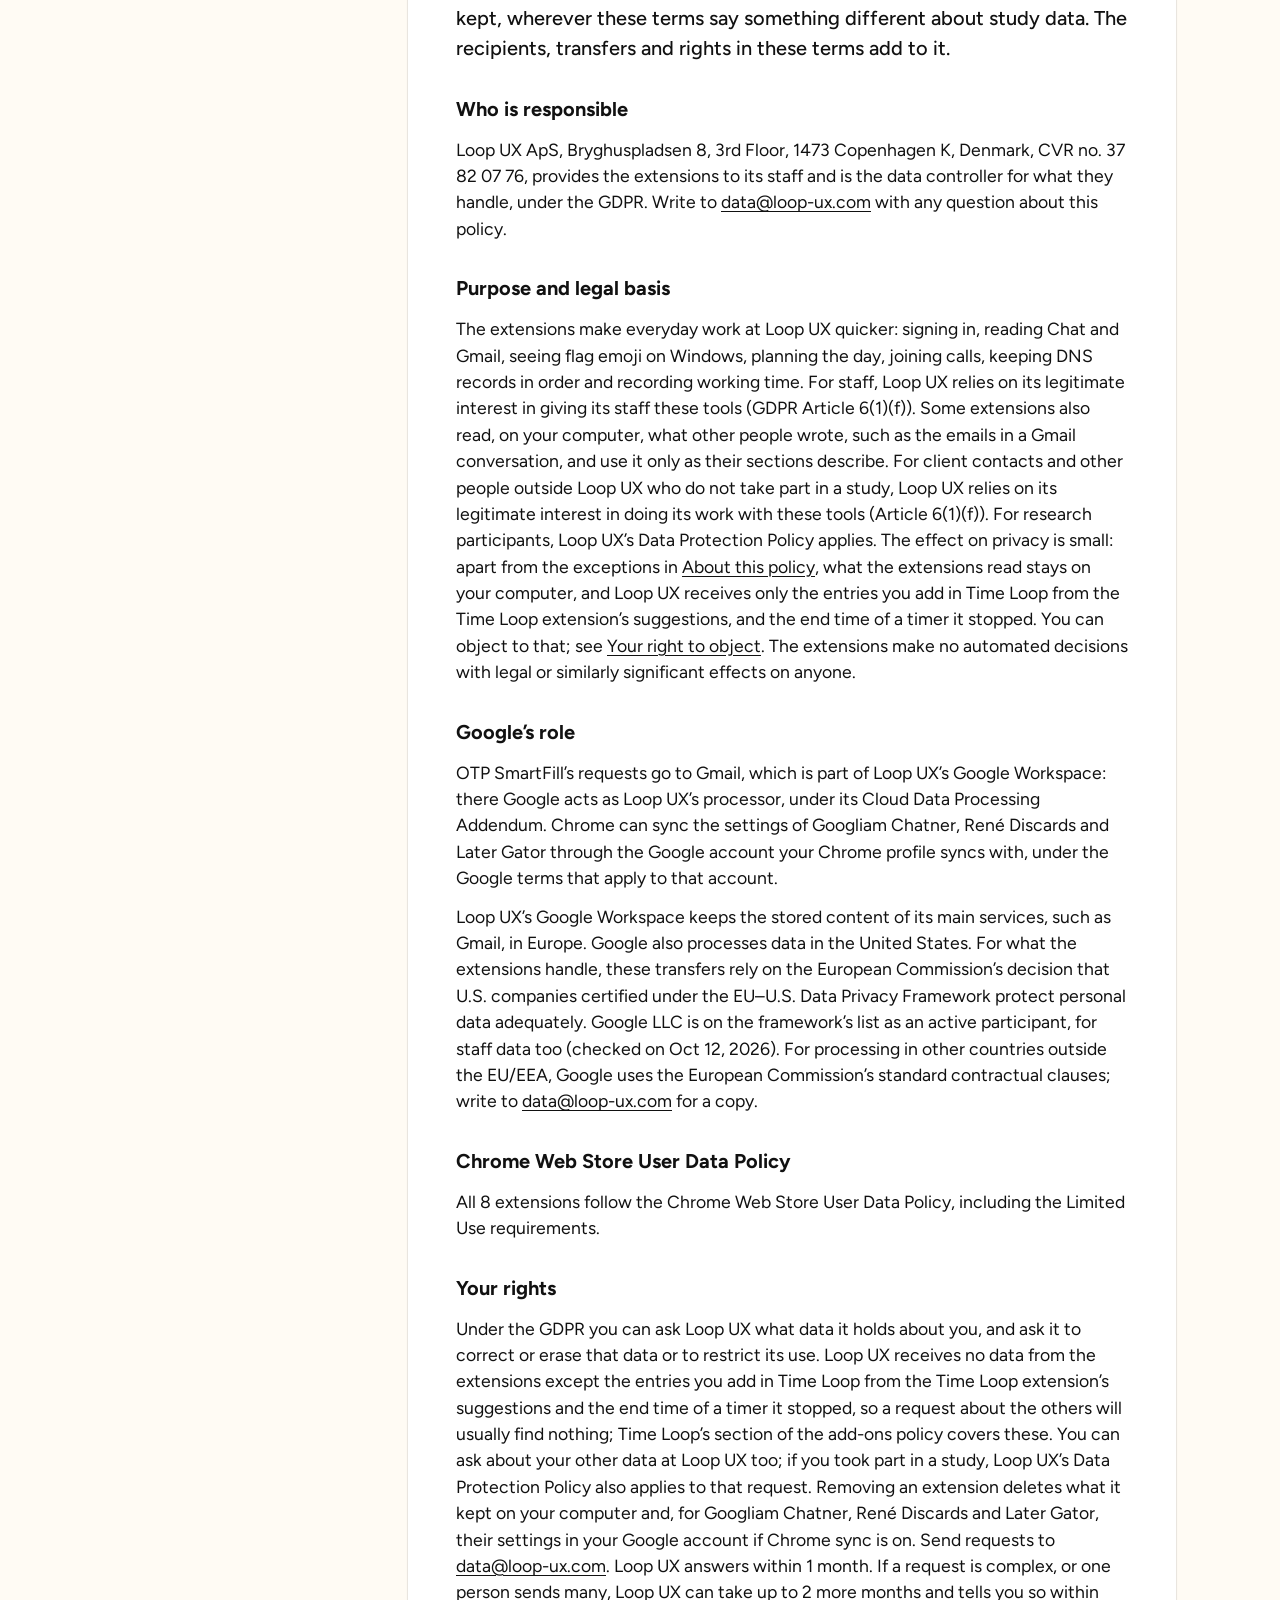
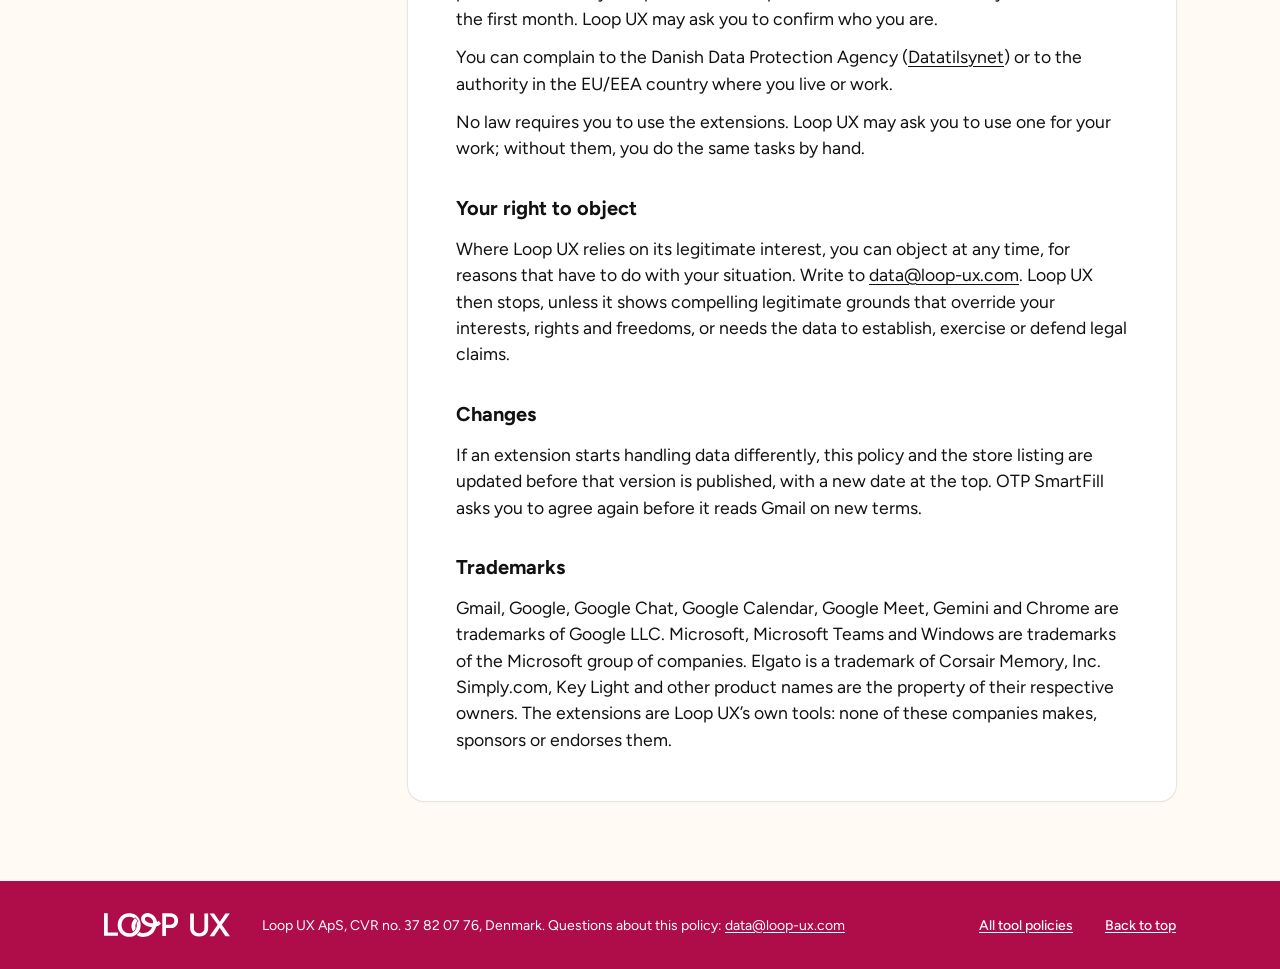
==== commit a0fc8a29: "Reads, keeps and sends icons on a quiet grey disc in every panel Co-Authored-By: Claude Opus 5.5 <no" ====
--- a/chrome-extensions/index.html
+++ b/chrome-extensions/index.html
@@ -15,7 +15,7 @@
   <link rel="stylesheet" href="../loopux/fonts.css">
   <link rel="stylesheet" href="../loopux/tokens.css?v=10.8.1">
   <link rel="stylesheet" href="../loopux/loopux.site.css?v=10.8.1">
-  <link rel="stylesheet" href="../page.css?v=17">
+  <link rel="stylesheet" href="../page.css?v=18">
   <script src="../theme.js?v=4"></script>
   <script src="../nav.js?v=7" defer></script>
   <script src="../share.js?v=2" defer></script>
@@ -191,15 +191,15 @@
           <p class="panel__lead">Call Light turns your Elgato Key Light on and off for Meet and Teams calls. It talks only to the IP address you enter and sends nothing to Loop UX.</p>
           <dl class="glance">
             <div class="glance__item">
-              <dt><span class="lx-disc lx-iconcircle lx-iconcircle--green" aria-hidden="true"><svg viewBox="0 -960 960 960" xmlns="http://www.w3.org/2000/svg" fill="none" width="1.4rem" height="1.4rem" class="lx-icon" focusable="false" aria-hidden="true"><path fill="currentColor" d="M480-320q75 0 127.5-52.5T660-500q0-75-52.5-127.5T480-680q-75 0-127.5 52.5T300-500q0 75 52.5 127.5T480-320Zm0-72q-45 0-76.5-31.5T372-500q0-45 31.5-76.5T480-608q45 0 76.5 31.5T588-500q0 45-31.5 76.5T480-392Zm0 192q-134 0-244.5-72T61-462q-5-9-7.5-18.5T51-500q0-10 2.5-19.5T61-538q64-118 174.5-190T480-800q134 0 244.5 72T899-538q5 9 7.5 18.5T909-500q0 10-2.5 19.5T899-462q-64 118-174.5 190T480-200Z"></path></svg></span><span>Reads</span></dt>
+              <dt><span class="lx-disc lx-iconcircle" aria-hidden="true"><svg viewBox="0 -960 960 960" xmlns="http://www.w3.org/2000/svg" fill="none" width="1.4rem" height="1.4rem" class="lx-icon" focusable="false" aria-hidden="true"><path fill="currentColor" d="M480-320q75 0 127.5-52.5T660-500q0-75-52.5-127.5T480-680q-75 0-127.5 52.5T300-500q0 75 52.5 127.5T480-320Zm0-72q-45 0-76.5-31.5T372-500q0-45 31.5-76.5T480-608q45 0 76.5 31.5T588-500q0 45-31.5 76.5T480-392Zm0 192q-134 0-244.5-72T61-462q-5-9-7.5-18.5T51-500q0-10 2.5-19.5T61-538q64-118 174.5-190T480-800q134 0 244.5 72T899-538q5 9 7.5 18.5T909-500q0 10-2.5 19.5T899-462q-64 118-174.5 190T480-200Z"></path></svg></span><span>Reads</span></dt>
               <dd>The web addresses of your Meet and Teams tabs.</dd>
             </div>
             <div class="glance__item">
-              <dt><span class="lx-disc lx-iconcircle lx-iconcircle--green" aria-hidden="true"><svg viewBox="0 -960 960 960" xmlns="http://www.w3.org/2000/svg" fill="none" width="1.4rem" height="1.4rem" class="lx-icon" focusable="false" aria-hidden="true"><path fill="currentColor" d="M200-120q-33 0-56.5-23.5T120-200v-499q0-14 4.5-27t13.5-24l50-61q11-14 27.5-21.5T250-840h460q18 0 34.5 7.5T772-811l50 61q9 11 13.5 24t4.5 27v499q0 33-23.5 56.5T760-120H200Zm16-600h528l-34-40H250l-34 40Zm264 160q-17 0-28.5 11.5T440-520v128l-36-36q-11-11-28-11t-28 11q-11 11-11 28t11 28l104 104q12 12 28 12t28-12l104-104q11-11 11-28t-11-28q-11-11-28-11t-28 11l-36 36v-128q0-17-11.5-28.5T480-560Z"></path></svg></span><span>Keeps</span></dt>
+              <dt><span class="lx-disc lx-iconcircle" aria-hidden="true"><svg viewBox="0 -960 960 960" xmlns="http://www.w3.org/2000/svg" fill="none" width="1.4rem" height="1.4rem" class="lx-icon" focusable="false" aria-hidden="true"><path fill="currentColor" d="M200-120q-33 0-56.5-23.5T120-200v-499q0-14 4.5-27t13.5-24l50-61q11-14 27.5-21.5T250-840h460q18 0 34.5 7.5T772-811l50 61q9 11 13.5 24t4.5 27v499q0 33-23.5 56.5T760-120H200Zm16-600h528l-34-40H250l-34 40Zm264 160q-17 0-28.5 11.5T440-520v128l-36-36q-11-11-28-11t-28 11q-11 11-11 28t11 28l104 104q12 12 28 12t28-12l104-104q11-11 11-28t-11-28q-11-11-28-11t-28 11l-36 36v-128q0-17-11.5-28.5T480-560Z"></path></svg></span><span>Keeps</span></dt>
               <dd>Your light’s IP address; while Chrome is open, which tabs are in a call.</dd>
             </div>
             <div class="glance__item">
-              <dt><span class="lx-disc lx-iconcircle lx-iconcircle--green" aria-hidden="true"><svg viewBox="0 -960 960 960" xmlns="http://www.w3.org/2000/svg" fill="none" width="1.4rem" height="1.4rem" class="lx-icon" focusable="false" aria-hidden="true"><path fill="currentColor" d="M176-183q-20 8-38-3.5T120-220v-180l320-80-320-80v-180q0-22 18-33.5t38-3.5l616 260q25 11 25 37t-25 37L176-183Z"></path></svg></span><span>Sends</span></dt>
+              <dt><span class="lx-disc lx-iconcircle" aria-hidden="true"><svg viewBox="0 -960 960 960" xmlns="http://www.w3.org/2000/svg" fill="none" width="1.4rem" height="1.4rem" class="lx-icon" focusable="false" aria-hidden="true"><path fill="currentColor" d="M176-183q-20 8-38-3.5T120-220v-180l320-80-320-80v-180q0-22 18-33.5t38-3.5l616 260q25 11 25 37t-25 37L176-183Z"></path></svg></span><span>Sends</span></dt>
               <dd>Checks and on or off, only to the IP address you entered.</dd>
             </div>
           </dl>
@@ -225,15 +225,15 @@
           <p class="panel__lead">Default Zoom opens Google Docs and Google Sheets at the zoom level you choose. It reads only the zoom control on those pages and sends nothing.</p>
           <dl class="glance">
             <div class="glance__item">
-              <dt><span class="lx-disc lx-iconcircle lx-iconcircle--green" aria-hidden="true"><svg viewBox="0 -960 960 960" xmlns="http://www.w3.org/2000/svg" fill="none" width="1.4rem" height="1.4rem" class="lx-icon" focusable="false" aria-hidden="true"><path fill="currentColor" d="M480-320q75 0 127.5-52.5T660-500q0-75-52.5-127.5T480-680q-75 0-127.5 52.5T300-500q0 75 52.5 127.5T480-320Zm0-72q-45 0-76.5-31.5T372-500q0-45 31.5-76.5T480-608q45 0 76.5 31.5T588-500q0 45-31.5 76.5T480-392Zm0 192q-134 0-244.5-72T61-462q-5-9-7.5-18.5T51-500q0-10 2.5-19.5T61-538q64-118 174.5-190T480-800q134 0 244.5 72T899-538q5 9 7.5 18.5T909-500q0 10-2.5 19.5T899-462q-64 118-174.5 190T480-200Z"></path></svg></span><span>Reads</span></dt>
+              <dt><span class="lx-disc lx-iconcircle" aria-hidden="true"><svg viewBox="0 -960 960 960" xmlns="http://www.w3.org/2000/svg" fill="none" width="1.4rem" height="1.4rem" class="lx-icon" focusable="false" aria-hidden="true"><path fill="currentColor" d="M480-320q75 0 127.5-52.5T660-500q0-75-52.5-127.5T480-680q-75 0-127.5 52.5T300-500q0 75 52.5 127.5T480-320Zm0-72q-45 0-76.5-31.5T372-500q0-45 31.5-76.5T480-608q45 0 76.5 31.5T588-500q0 45-31.5 76.5T480-392Zm0 192q-134 0-244.5-72T61-462q-5-9-7.5-18.5T51-500q0-10 2.5-19.5T61-538q64-118 174.5-190T480-800q134 0 244.5 72T899-538q5 9 7.5 18.5T909-500q0 10-2.5 19.5T899-462q-64 118-174.5 190T480-200Z"></path></svg></span><span>Reads</span></dt>
               <dd>The zoom control in Docs and Sheets. Never your documents.</dd>
             </div>
             <div class="glance__item">
-              <dt><span class="lx-disc lx-iconcircle lx-iconcircle--green" aria-hidden="true"><svg viewBox="0 -960 960 960" xmlns="http://www.w3.org/2000/svg" fill="none" width="1.4rem" height="1.4rem" class="lx-icon" focusable="false" aria-hidden="true"><path fill="currentColor" d="M200-120q-33 0-56.5-23.5T120-200v-499q0-14 4.5-27t13.5-24l50-61q11-14 27.5-21.5T250-840h460q18 0 34.5 7.5T772-811l50 61q9 11 13.5 24t4.5 27v499q0 33-23.5 56.5T760-120H200Zm16-600h528l-34-40H250l-34 40Zm264 160q-17 0-28.5 11.5T440-520v128l-36-36q-11-11-28-11t-28 11q-11 11-11 28t11 28l104 104q12 12 28 12t28-12l104-104q11-11 11-28t-11-28q-11-11-28-11t-28 11l-36 36v-128q0-17-11.5-28.5T480-560Z"></path></svg></span><span>Keeps</span></dt>
+              <dt><span class="lx-disc lx-iconcircle" aria-hidden="true"><svg viewBox="0 -960 960 960" xmlns="http://www.w3.org/2000/svg" fill="none" width="1.4rem" height="1.4rem" class="lx-icon" focusable="false" aria-hidden="true"><path fill="currentColor" d="M200-120q-33 0-56.5-23.5T120-200v-499q0-14 4.5-27t13.5-24l50-61q11-14 27.5-21.5T250-840h460q18 0 34.5 7.5T772-811l50 61q9 11 13.5 24t4.5 27v499q0 33-23.5 56.5T760-120H200Zm16-600h528l-34-40H250l-34 40Zm264 160q-17 0-28.5 11.5T440-520v128l-36-36q-11-11-28-11t-28 11q-11 11-11 28t11 28l104 104q12 12 28 12t28-12l104-104q11-11 11-28t-11-28q-11-11-28-11t-28 11l-36 36v-128q0-17-11.5-28.5T480-560Z"></path></svg></span><span>Keeps</span></dt>
               <dd>Its settings: a zoom level for Docs and one for Sheets, and 1 switch.</dd>
             </div>
             <div class="glance__item">
-              <dt><span class="lx-disc lx-iconcircle lx-iconcircle--green" aria-hidden="true"><svg viewBox="0 -960 960 960" xmlns="http://www.w3.org/2000/svg" fill="none" width="1.4rem" height="1.4rem" class="lx-icon" focusable="false" aria-hidden="true"><path fill="currentColor" d="M176-183q-20 8-38-3.5T120-220v-180l320-80-320-80v-180q0-22 18-33.5t38-3.5l616 260q25 11 25 37t-25 37L176-183Z"></path></svg></span><span>Sends</span></dt>
+              <dt><span class="lx-disc lx-iconcircle" aria-hidden="true"><svg viewBox="0 -960 960 960" xmlns="http://www.w3.org/2000/svg" fill="none" width="1.4rem" height="1.4rem" class="lx-icon" focusable="false" aria-hidden="true"><path fill="currentColor" d="M176-183q-20 8-38-3.5T120-220v-180l320-80-320-80v-180q0-22 18-33.5t38-3.5l616 260q25 11 25 37t-25 37L176-183Z"></path></svg></span><span>Sends</span></dt>
               <dd>Nothing.</dd>
             </div>
           </dl>
@@ -260,15 +260,15 @@
           <p class="panel__lead">DNS Organizer groups the DNS records in Simply.com’s control panel into folders, which are kept in each record’s own comment. It sends nothing to Loop UX or anyone else.</p>
           <dl class="glance">
             <div class="glance__item">
-              <dt><span class="lx-disc lx-iconcircle lx-iconcircle--green" aria-hidden="true"><svg viewBox="0 -960 960 960" xmlns="http://www.w3.org/2000/svg" fill="none" width="1.4rem" height="1.4rem" class="lx-icon" focusable="false" aria-hidden="true"><path fill="currentColor" d="M480-320q75 0 127.5-52.5T660-500q0-75-52.5-127.5T480-680q-75 0-127.5 52.5T300-500q0 75 52.5 127.5T480-320Zm0-72q-45 0-76.5-31.5T372-500q0-45 31.5-76.5T480-608q45 0 76.5 31.5T588-500q0 45-31.5 76.5T480-392Zm0 192q-134 0-244.5-72T61-462q-5-9-7.5-18.5T51-500q0-10 2.5-19.5T61-538q64-118 174.5-190T480-800q134 0 244.5 72T899-538q5 9 7.5 18.5T909-500q0 10-2.5 19.5T899-462q-64 118-174.5 190T480-200Z"></path></svg></span><span>Reads</span></dt>
+              <dt><span class="lx-disc lx-iconcircle" aria-hidden="true"><svg viewBox="0 -960 960 960" xmlns="http://www.w3.org/2000/svg" fill="none" width="1.4rem" height="1.4rem" class="lx-icon" focusable="false" aria-hidden="true"><path fill="currentColor" d="M480-320q75 0 127.5-52.5T660-500q0-75-52.5-127.5T480-680q-75 0-127.5 52.5T300-500q0 75 52.5 127.5T480-320Zm0-72q-45 0-76.5-31.5T372-500q0-45 31.5-76.5T480-608q45 0 76.5 31.5T588-500q0 45-31.5 76.5T480-392Zm0 192q-134 0-244.5-72T61-462q-5-9-7.5-18.5T51-500q0-10 2.5-19.5T61-538q64-118 174.5-190T480-800q134 0 244.5 72T899-538q5 9 7.5 18.5T909-500q0 10-2.5 19.5T899-462q-64 118-174.5 190T480-200Z"></path></svg></span><span>Reads</span></dt>
               <dd>The DNS table, a record’s Comment field and the page address.</dd>
             </div>
             <div class="glance__item">
-              <dt><span class="lx-disc lx-iconcircle lx-iconcircle--green" aria-hidden="true"><svg viewBox="0 -960 960 960" xmlns="http://www.w3.org/2000/svg" fill="none" width="1.4rem" height="1.4rem" class="lx-icon" focusable="false" aria-hidden="true"><path fill="currentColor" d="M200-120q-33 0-56.5-23.5T120-200v-499q0-14 4.5-27t13.5-24l50-61q11-14 27.5-21.5T250-840h460q18 0 34.5 7.5T772-811l50 61q9 11 13.5 24t4.5 27v499q0 33-23.5 56.5T760-120H200Zm16-600h528l-34-40H250l-34 40Zm264 160q-17 0-28.5 11.5T440-520v128l-36-36q-11-11-28-11t-28 11q-11 11-11 28t11 28l104 104q12 12 28 12t28-12l104-104q11-11 11-28t-11-28q-11-11-28-11t-28 11l-36 36v-128q0-17-11.5-28.5T480-560Z"></path></svg></span><span>Keeps</span></dt>
+              <dt><span class="lx-disc lx-iconcircle" aria-hidden="true"><svg viewBox="0 -960 960 960" xmlns="http://www.w3.org/2000/svg" fill="none" width="1.4rem" height="1.4rem" class="lx-icon" focusable="false" aria-hidden="true"><path fill="currentColor" d="M200-120q-33 0-56.5-23.5T120-200v-499q0-14 4.5-27t13.5-24l50-61q11-14 27.5-21.5T250-840h460q18 0 34.5 7.5T772-811l50 61q9 11 13.5 24t4.5 27v499q0 33-23.5 56.5T760-120H200Zm16-600h528l-34-40H250l-34 40Zm264 160q-17 0-28.5 11.5T440-520v128l-36-36q-11-11-28-11t-28 11q-11 11-11 28t11 28l104 104q12 12 28 12t28-12l104-104q11-11 11-28t-11-28q-11-11-28-11t-28 11l-36 36v-128q0-17-11.5-28.5T480-560Z"></path></svg></span><span>Keeps</span></dt>
               <dd>A pending folder change, until it is used or cleaned up.</dd>
             </div>
             <div class="glance__item">
-              <dt><span class="lx-disc lx-iconcircle lx-iconcircle--green" aria-hidden="true"><svg viewBox="0 -960 960 960" xmlns="http://www.w3.org/2000/svg" fill="none" width="1.4rem" height="1.4rem" class="lx-icon" focusable="false" aria-hidden="true"><path fill="currentColor" d="M176-183q-20 8-38-3.5T120-220v-180l320-80-320-80v-180q0-22 18-33.5t38-3.5l616 260q25 11 25 37t-25 37L176-183Z"></path></svg></span><span>Sends</span></dt>
+              <dt><span class="lx-disc lx-iconcircle" aria-hidden="true"><svg viewBox="0 -960 960 960" xmlns="http://www.w3.org/2000/svg" fill="none" width="1.4rem" height="1.4rem" class="lx-icon" focusable="false" aria-hidden="true"><path fill="currentColor" d="M176-183q-20 8-38-3.5T120-220v-180l320-80-320-80v-180q0-22 18-33.5t38-3.5l616 260q25 11 25 37t-25 37L176-183Z"></path></svg></span><span>Sends</span></dt>
               <dd>Nothing.</dd>
             </div>
           </dl>
@@ -298,15 +298,15 @@
           <p class="panel__lead">Glyph Richard shows icons in the menus of Loop UX’s add-ons and Apps Script tools in Google Docs, Sheets and Slides. It only adds a font to those pages: it has no scripts, so it reads, keeps and sends nothing.</p>
           <dl class="glance">
             <div class="glance__item">
-              <dt><span class="lx-disc lx-iconcircle lx-iconcircle--green" aria-hidden="true"><svg viewBox="0 -960 960 960" xmlns="http://www.w3.org/2000/svg" fill="none" width="1.4rem" height="1.4rem" class="lx-icon" focusable="false" aria-hidden="true"><path fill="currentColor" d="M480-320q75 0 127.5-52.5T660-500q0-75-52.5-127.5T480-680q-75 0-127.5 52.5T300-500q0 75 52.5 127.5T480-320Zm0-72q-45 0-76.5-31.5T372-500q0-45 31.5-76.5T480-608q45 0 76.5 31.5T588-500q0 45-31.5 76.5T480-392Zm0 192q-134 0-244.5-72T61-462q-5-9-7.5-18.5T51-500q0-10 2.5-19.5T61-538q64-118 174.5-190T480-800q134 0 244.5 72T899-538q5 9 7.5 18.5T909-500q0 10-2.5 19.5T899-462q-64 118-174.5 190T480-200Z"></path></svg></span><span>Reads</span></dt>
+              <dt><span class="lx-disc lx-iconcircle" aria-hidden="true"><svg viewBox="0 -960 960 960" xmlns="http://www.w3.org/2000/svg" fill="none" width="1.4rem" height="1.4rem" class="lx-icon" focusable="false" aria-hidden="true"><path fill="currentColor" d="M480-320q75 0 127.5-52.5T660-500q0-75-52.5-127.5T480-680q-75 0-127.5 52.5T300-500q0 75 52.5 127.5T480-320Zm0-72q-45 0-76.5-31.5T372-500q0-45 31.5-76.5T480-608q45 0 76.5 31.5T588-500q0 45-31.5 76.5T480-392Zm0 192q-134 0-244.5-72T61-462q-5-9-7.5-18.5T51-500q0-10 2.5-19.5T61-538q64-118 174.5-190T480-800q134 0 244.5 72T899-538q5 9 7.5 18.5T909-500q0 10-2.5 19.5T899-462q-64 118-174.5 190T480-200Z"></path></svg></span><span>Reads</span></dt>
               <dd>Nothing. It has no scripts.</dd>
             </div>
             <div class="glance__item">
-              <dt><span class="lx-disc lx-iconcircle lx-iconcircle--green" aria-hidden="true"><svg viewBox="0 -960 960 960" xmlns="http://www.w3.org/2000/svg" fill="none" width="1.4rem" height="1.4rem" class="lx-icon" focusable="false" aria-hidden="true"><path fill="currentColor" d="M200-120q-33 0-56.5-23.5T120-200v-499q0-14 4.5-27t13.5-24l50-61q11-14 27.5-21.5T250-840h460q18 0 34.5 7.5T772-811l50 61q9 11 13.5 24t4.5 27v499q0 33-23.5 56.5T760-120H200Zm16-600h528l-34-40H250l-34 40Zm264 160q-17 0-28.5 11.5T440-520v128l-36-36q-11-11-28-11t-28 11q-11 11-11 28t11 28l104 104q12 12 28 12t28-12l104-104q11-11 11-28t-11-28q-11-11-28-11t-28 11l-36 36v-128q0-17-11.5-28.5T480-560Z"></path></svg></span><span>Keeps</span></dt>
+              <dt><span class="lx-disc lx-iconcircle" aria-hidden="true"><svg viewBox="0 -960 960 960" xmlns="http://www.w3.org/2000/svg" fill="none" width="1.4rem" height="1.4rem" class="lx-icon" focusable="false" aria-hidden="true"><path fill="currentColor" d="M200-120q-33 0-56.5-23.5T120-200v-499q0-14 4.5-27t13.5-24l50-61q11-14 27.5-21.5T250-840h460q18 0 34.5 7.5T772-811l50 61q9 11 13.5 24t4.5 27v499q0 33-23.5 56.5T760-120H200Zm16-600h528l-34-40H250l-34 40Zm264 160q-17 0-28.5 11.5T440-520v128l-36-36q-11-11-28-11t-28 11q-11 11-11 28t11 28l104 104q12 12 28 12t28-12l104-104q11-11 11-28t-11-28q-11-11-28-11t-28 11l-36 36v-128q0-17-11.5-28.5T480-560Z"></path></svg></span><span>Keeps</span></dt>
               <dd>Nothing. It has no settings.</dd>
             </div>
             <div class="glance__item">
-              <dt><span class="lx-disc lx-iconcircle lx-iconcircle--green" aria-hidden="true"><svg viewBox="0 -960 960 960" xmlns="http://www.w3.org/2000/svg" fill="none" width="1.4rem" height="1.4rem" class="lx-icon" focusable="false" aria-hidden="true"><path fill="currentColor" d="M176-183q-20 8-38-3.5T120-220v-180l320-80-320-80v-180q0-22 18-33.5t38-3.5l616 260q25 11 25 37t-25 37L176-183Z"></path></svg></span><span>Sends</span></dt>
+              <dt><span class="lx-disc lx-iconcircle" aria-hidden="true"><svg viewBox="0 -960 960 960" xmlns="http://www.w3.org/2000/svg" fill="none" width="1.4rem" height="1.4rem" class="lx-icon" focusable="false" aria-hidden="true"><path fill="currentColor" d="M176-183q-20 8-38-3.5T120-220v-180l320-80-320-80v-180q0-22 18-33.5t38-3.5l616 260q25 11 25 37t-25 37L176-183Z"></path></svg></span><span>Sends</span></dt>
               <dd>Nothing.</dd>
             </div>
           </dl>
@@ -333,15 +333,15 @@
           <p class="panel__lead">Googliam Chatner hides some notices and labels in Google Chat and shows flag emoji on Windows. It keeps no page text and makes no network requests.</p>
           <dl class="glance">
             <div class="glance__item">
-              <dt><span class="lx-disc lx-iconcircle lx-iconcircle--green" aria-hidden="true"><svg viewBox="0 -960 960 960" xmlns="http://www.w3.org/2000/svg" fill="none" width="1.4rem" height="1.4rem" class="lx-icon" focusable="false" aria-hidden="true"><path fill="currentColor" d="M480-320q75 0 127.5-52.5T660-500q0-75-52.5-127.5T480-680q-75 0-127.5 52.5T300-500q0 75 52.5 127.5T480-320Zm0-72q-45 0-76.5-31.5T372-500q0-45 31.5-76.5T480-608q45 0 76.5 31.5T588-500q0 45-31.5 76.5T480-392Zm0 192q-134 0-244.5-72T61-462q-5-9-7.5-18.5T51-500q0-10 2.5-19.5T61-538q64-118 174.5-190T480-800q134 0 244.5 72T899-538q5 9 7.5 18.5T909-500q0 10-2.5 19.5T899-462q-64 118-174.5 190T480-200Z"></path></svg></span><span>Reads</span></dt>
+              <dt><span class="lx-disc lx-iconcircle" aria-hidden="true"><svg viewBox="0 -960 960 960" xmlns="http://www.w3.org/2000/svg" fill="none" width="1.4rem" height="1.4rem" class="lx-icon" focusable="false" aria-hidden="true"><path fill="currentColor" d="M480-320q75 0 127.5-52.5T660-500q0-75-52.5-127.5T480-680q-75 0-127.5 52.5T300-500q0 75 52.5 127.5T480-320Zm0-72q-45 0-76.5-31.5T372-500q0-45 31.5-76.5T480-608q45 0 76.5 31.5T588-500q0 45-31.5 76.5T480-392Zm0 192q-134 0-244.5-72T61-462q-5-9-7.5-18.5T51-500q0-10 2.5-19.5T61-538q64-118 174.5-190T480-800q134 0 244.5 72T899-538q5 9 7.5 18.5T909-500q0 10-2.5 19.5T899-462q-64 118-174.5 190T480-200Z"></path></svg></span><span>Reads</span></dt>
               <dd>On Windows only: the text of the pages you open, to find flag emoji.</dd>
             </div>
             <div class="glance__item">
-              <dt><span class="lx-disc lx-iconcircle lx-iconcircle--green" aria-hidden="true"><svg viewBox="0 -960 960 960" xmlns="http://www.w3.org/2000/svg" fill="none" width="1.4rem" height="1.4rem" class="lx-icon" focusable="false" aria-hidden="true"><path fill="currentColor" d="M200-120q-33 0-56.5-23.5T120-200v-499q0-14 4.5-27t13.5-24l50-61q11-14 27.5-21.5T250-840h460q18 0 34.5 7.5T772-811l50 61q9 11 13.5 24t4.5 27v499q0 33-23.5 56.5T760-120H200Zm16-600h528l-34-40H250l-34 40Zm264 160q-17 0-28.5 11.5T440-520v128l-36-36q-11-11-28-11t-28 11q-11 11-11 28t11 28l104 104q12 12 28 12t28-12l104-104q11-11 11-28t-11-28q-11-11-28-11t-28 11l-36 36v-128q0-17-11.5-28.5T480-560Z"></path></svg></span><span>Keeps</span></dt>
+              <dt><span class="lx-disc lx-iconcircle" aria-hidden="true"><svg viewBox="0 -960 960 960" xmlns="http://www.w3.org/2000/svg" fill="none" width="1.4rem" height="1.4rem" class="lx-icon" focusable="false" aria-hidden="true"><path fill="currentColor" d="M200-120q-33 0-56.5-23.5T120-200v-499q0-14 4.5-27t13.5-24l50-61q11-14 27.5-21.5T250-840h460q18 0 34.5 7.5T772-811l50 61q9 11 13.5 24t4.5 27v499q0 33-23.5 56.5T760-120H200Zm16-600h528l-34-40H250l-34 40Zm264 160q-17 0-28.5 11.5T440-520v128l-36-36q-11-11-28-11t-28 11q-11 11-11 28t11 28l104 104q12 12 28 12t28-12l104-104q11-11 11-28t-11-28q-11-11-28-11t-28 11l-36 36v-128q0-17-11.5-28.5T480-560Z"></path></svg></span><span>Keeps</span></dt>
               <dd>Your on/off settings for its 4 features.</dd>
             </div>
             <div class="glance__item">
-              <dt><span class="lx-disc lx-iconcircle lx-iconcircle--green" aria-hidden="true"><svg viewBox="0 -960 960 960" xmlns="http://www.w3.org/2000/svg" fill="none" width="1.4rem" height="1.4rem" class="lx-icon" focusable="false" aria-hidden="true"><path fill="currentColor" d="M176-183q-20 8-38-3.5T120-220v-180l320-80-320-80v-180q0-22 18-33.5t38-3.5l616 260q25 11 25 37t-25 37L176-183Z"></path></svg></span><span>Sends</span></dt>
+              <dt><span class="lx-disc lx-iconcircle" aria-hidden="true"><svg viewBox="0 -960 960 960" xmlns="http://www.w3.org/2000/svg" fill="none" width="1.4rem" height="1.4rem" class="lx-icon" focusable="false" aria-hidden="true"><path fill="currentColor" d="M176-183q-20 8-38-3.5T120-220v-180l320-80-320-80v-180q0-22 18-33.5t38-3.5l616 260q25 11 25 37t-25 37L176-183Z"></path></svg></span><span>Sends</span></dt>
               <dd>Nothing.</dd>
             </div>
           </dl>
@@ -367,15 +367,15 @@
           <p class="panel__lead">Later Gator hides the early hours in Google Calendar’s day and week views. It never reads your events and sends nothing.</p>
           <dl class="glance">
             <div class="glance__item">
-              <dt><span class="lx-disc lx-iconcircle lx-iconcircle--green" aria-hidden="true"><svg viewBox="0 -960 960 960" xmlns="http://www.w3.org/2000/svg" fill="none" width="1.4rem" height="1.4rem" class="lx-icon" focusable="false" aria-hidden="true"><path fill="currentColor" d="M480-320q75 0 127.5-52.5T660-500q0-75-52.5-127.5T480-680q-75 0-127.5 52.5T300-500q0 75 52.5 127.5T480-320Zm0-72q-45 0-76.5-31.5T372-500q0-45 31.5-76.5T480-608q45 0 76.5 31.5T588-500q0 45-31.5 76.5T480-392Zm0 192q-134 0-244.5-72T61-462q-5-9-7.5-18.5T51-500q0-10 2.5-19.5T61-538q64-118 174.5-190T480-800q134 0 244.5 72T899-538q5 9 7.5 18.5T909-500q0 10-2.5 19.5T899-462q-64 118-174.5 190T480-200Z"></path></svg></span><span>Reads</span></dt>
+              <dt><span class="lx-disc lx-iconcircle" aria-hidden="true"><svg viewBox="0 -960 960 960" xmlns="http://www.w3.org/2000/svg" fill="none" width="1.4rem" height="1.4rem" class="lx-icon" focusable="false" aria-hidden="true"><path fill="currentColor" d="M480-320q75 0 127.5-52.5T660-500q0-75-52.5-127.5T480-680q-75 0-127.5 52.5T300-500q0 75 52.5 127.5T480-320Zm0-72q-45 0-76.5-31.5T372-500q0-45 31.5-76.5T480-608q45 0 76.5 31.5T588-500q0 45-31.5 76.5T480-392Zm0 192q-134 0-244.5-72T61-462q-5-9-7.5-18.5T51-500q0-10 2.5-19.5T61-538q64-118 174.5-190T480-800q134 0 244.5 72T899-538q5 9 7.5 18.5T909-500q0 10-2.5 19.5T899-462q-64 118-174.5 190T480-200Z"></path></svg></span><span>Reads</span></dt>
               <dd>Calendar’s page address and your scrolling there. Never your events.</dd>
             </div>
             <div class="glance__item">
-              <dt><span class="lx-disc lx-iconcircle lx-iconcircle--green" aria-hidden="true"><svg viewBox="0 -960 960 960" xmlns="http://www.w3.org/2000/svg" fill="none" width="1.4rem" height="1.4rem" class="lx-icon" focusable="false" aria-hidden="true"><path fill="currentColor" d="M200-120q-33 0-56.5-23.5T120-200v-499q0-14 4.5-27t13.5-24l50-61q11-14 27.5-21.5T250-840h460q18 0 34.5 7.5T772-811l50 61q9 11 13.5 24t4.5 27v499q0 33-23.5 56.5T760-120H200Zm16-600h528l-34-40H250l-34 40Zm264 160q-17 0-28.5 11.5T440-520v128l-36-36q-11-11-28-11t-28 11q-11 11-11 28t11 28l104 104q12 12 28 12t28-12l104-104q11-11 11-28t-11-28q-11-11-28-11t-28 11l-36 36v-128q0-17-11.5-28.5T480-560Z"></path></svg></span><span>Keeps</span></dt>
+              <dt><span class="lx-disc lx-iconcircle" aria-hidden="true"><svg viewBox="0 -960 960 960" xmlns="http://www.w3.org/2000/svg" fill="none" width="1.4rem" height="1.4rem" class="lx-icon" focusable="false" aria-hidden="true"><path fill="currentColor" d="M200-120q-33 0-56.5-23.5T120-200v-499q0-14 4.5-27t13.5-24l50-61q11-14 27.5-21.5T250-840h460q18 0 34.5 7.5T772-811l50 61q9 11 13.5 24t4.5 27v499q0 33-23.5 56.5T760-120H200Zm16-600h528l-34-40H250l-34 40Zm264 160q-17 0-28.5 11.5T440-520v128l-36-36q-11-11-28-11t-28 11q-11 11-11 28t11 28l104 104q12 12 28 12t28-12l104-104q11-11 11-28t-11-28q-11-11-28-11t-28 11l-36 36v-128q0-17-11.5-28.5T480-560Z"></path></svg></span><span>Keeps</span></dt>
               <dd>2 settings: whether hiding is on, and your start hour.</dd>
             </div>
             <div class="glance__item">
-              <dt><span class="lx-disc lx-iconcircle lx-iconcircle--green" aria-hidden="true"><svg viewBox="0 -960 960 960" xmlns="http://www.w3.org/2000/svg" fill="none" width="1.4rem" height="1.4rem" class="lx-icon" focusable="false" aria-hidden="true"><path fill="currentColor" d="M176-183q-20 8-38-3.5T120-220v-180l320-80-320-80v-180q0-22 18-33.5t38-3.5l616 260q25 11 25 37t-25 37L176-183Z"></path></svg></span><span>Sends</span></dt>
+              <dt><span class="lx-disc lx-iconcircle" aria-hidden="true"><svg viewBox="0 -960 960 960" xmlns="http://www.w3.org/2000/svg" fill="none" width="1.4rem" height="1.4rem" class="lx-icon" focusable="false" aria-hidden="true"><path fill="currentColor" d="M176-183q-20 8-38-3.5T120-220v-180l320-80-320-80v-180q0-22 18-33.5t38-3.5l616 260q25 11 25 37t-25 37L176-183Z"></path></svg></span><span>Sends</span></dt>
               <dd>Nothing.</dd>
             </div>
           </dl>
@@ -402,15 +402,15 @@
           <p class="panel__lead">OTP SmartFill reads Gmail, read-only, for new emails that look like they hold a code, and shows each code on the page in front. It keeps codes in memory for about 5 minutes and sends nothing to Loop UX.</p>
           <dl class="glance">
             <div class="glance__item">
-              <dt><span class="lx-disc lx-iconcircle lx-iconcircle--green" aria-hidden="true"><svg viewBox="0 -960 960 960" xmlns="http://www.w3.org/2000/svg" fill="none" width="1.4rem" height="1.4rem" class="lx-icon" focusable="false" aria-hidden="true"><path fill="currentColor" d="M480-320q75 0 127.5-52.5T660-500q0-75-52.5-127.5T480-680q-75 0-127.5 52.5T300-500q0 75 52.5 127.5T480-320Zm0-72q-45 0-76.5-31.5T372-500q0-45 31.5-76.5T480-608q45 0 76.5 31.5T588-500q0 45-31.5 76.5T480-392Zm0 192q-134 0-244.5-72T61-462q-5-9-7.5-18.5T51-500q0-10 2.5-19.5T61-538q64-118 174.5-190T480-800q134 0 244.5 72T899-538q5 9 7.5 18.5T909-500q0 10-2.5 19.5T899-462q-64 118-174.5 190T480-200Z"></path></svg></span><span>Reads</span></dt>
+              <dt><span class="lx-disc lx-iconcircle" aria-hidden="true"><svg viewBox="0 -960 960 960" xmlns="http://www.w3.org/2000/svg" fill="none" width="1.4rem" height="1.4rem" class="lx-icon" focusable="false" aria-hidden="true"><path fill="currentColor" d="M480-320q75 0 127.5-52.5T660-500q0-75-52.5-127.5T480-680q-75 0-127.5 52.5T300-500q0 75 52.5 127.5T480-320Zm0-72q-45 0-76.5-31.5T372-500q0-45 31.5-76.5T480-608q45 0 76.5 31.5T588-500q0 45-31.5 76.5T480-392Zm0 192q-134 0-244.5-72T61-462q-5-9-7.5-18.5T51-500q0-10 2.5-19.5T61-538q64-118 174.5-190T480-800q134 0 244.5 72T899-538q5 9 7.5 18.5T909-500q0 10-2.5 19.5T899-462q-64 118-174.5 190T480-200Z"></path></svg></span><span>Reads</span></dt>
               <dd>New emails in your Gmail that look like they hold a code, read-only.</dd>
             </div>
             <div class="glance__item">
-              <dt><span class="lx-disc lx-iconcircle lx-iconcircle--green" aria-hidden="true"><svg viewBox="0 -960 960 960" xmlns="http://www.w3.org/2000/svg" fill="none" width="1.4rem" height="1.4rem" class="lx-icon" focusable="false" aria-hidden="true"><path fill="currentColor" d="M200-120q-33 0-56.5-23.5T120-200v-499q0-14 4.5-27t13.5-24l50-61q11-14 27.5-21.5T250-840h460q18 0 34.5 7.5T772-811l50 61q9 11 13.5 24t4.5 27v499q0 33-23.5 56.5T760-120H200Zm16-600h528l-34-40H250l-34 40Zm264 160q-17 0-28.5 11.5T440-520v128l-36-36q-11-11-28-11t-28 11q-11 11-11 28t11 28l104 104q12 12 28 12t28-12l104-104q11-11 11-28t-11-28q-11-11-28-11t-28 11l-36 36v-128q0-17-11.5-28.5T480-560Z"></path></svg></span><span>Keeps</span></dt>
+              <dt><span class="lx-disc lx-iconcircle" aria-hidden="true"><svg viewBox="0 -960 960 960" xmlns="http://www.w3.org/2000/svg" fill="none" width="1.4rem" height="1.4rem" class="lx-icon" focusable="false" aria-hidden="true"><path fill="currentColor" d="M200-120q-33 0-56.5-23.5T120-200v-499q0-14 4.5-27t13.5-24l50-61q11-14 27.5-21.5T250-840h460q18 0 34.5 7.5T772-811l50 61q9 11 13.5 24t4.5 27v499q0 33-23.5 56.5T760-120H200Zm16-600h528l-34-40H250l-34 40Zm264 160q-17 0-28.5 11.5T440-520v128l-36-36q-11-11-28-11t-28 11q-11 11-11 28t11 28l104 104q12 12 28 12t28-12l104-104q11-11 11-28t-11-28q-11-11-28-11t-28 11l-36 36v-128q0-17-11.5-28.5T480-560Z"></path></svg></span><span>Keeps</span></dt>
               <dd>The last 5 codes, in memory, for about 5 minutes. Message IDs and settings.</dd>
             </div>
             <div class="glance__item">
-              <dt><span class="lx-disc lx-iconcircle lx-iconcircle--green" aria-hidden="true"><svg viewBox="0 -960 960 960" xmlns="http://www.w3.org/2000/svg" fill="none" width="1.4rem" height="1.4rem" class="lx-icon" focusable="false" aria-hidden="true"><path fill="currentColor" d="M176-183q-20 8-38-3.5T120-220v-180l320-80-320-80v-180q0-22 18-33.5t38-3.5l616 260q25 11 25 37t-25 37L176-183Z"></path></svg></span><span>Sends</span></dt>
+              <dt><span class="lx-disc lx-iconcircle" aria-hidden="true"><svg viewBox="0 -960 960 960" xmlns="http://www.w3.org/2000/svg" fill="none" width="1.4rem" height="1.4rem" class="lx-icon" focusable="false" aria-hidden="true"><path fill="currentColor" d="M176-183q-20 8-38-3.5T120-220v-180l320-80-320-80v-180q0-22 18-33.5t38-3.5l616 260q25 11 25 37t-25 37L176-183Z"></path></svg></span><span>Sends</span></dt>
               <dd>Requests to Google’s Gmail API. Each new code and its sender to the page in front. Nothing to Loop UX.</dd>
             </div>
           </dl>
@@ -447,15 +447,15 @@
           <p class="panel__lead">René Discards hides reply clutter in Gmail, such as quoted earlier emails. It reads the open conversation in your browser, keeps none of it and makes no network requests.</p>
           <dl class="glance">
             <div class="glance__item">
-              <dt><span class="lx-disc lx-iconcircle lx-iconcircle--green" aria-hidden="true"><svg viewBox="0 -960 960 960" xmlns="http://www.w3.org/2000/svg" fill="none" width="1.4rem" height="1.4rem" class="lx-icon" focusable="false" aria-hidden="true"><path fill="currentColor" d="M480-320q75 0 127.5-52.5T660-500q0-75-52.5-127.5T480-680q-75 0-127.5 52.5T300-500q0 75 52.5 127.5T480-320Zm0-72q-45 0-76.5-31.5T372-500q0-45 31.5-76.5T480-608q45 0 76.5 31.5T588-500q0 45-31.5 76.5T480-392Zm0 192q-134 0-244.5-72T61-462q-5-9-7.5-18.5T51-500q0-10 2.5-19.5T61-538q64-118 174.5-190T480-800q134 0 244.5 72T899-538q5 9 7.5 18.5T909-500q0 10-2.5 19.5T899-462q-64 118-174.5 190T480-200Z"></path></svg></span><span>Reads</span></dt>
+              <dt><span class="lx-disc lx-iconcircle" aria-hidden="true"><svg viewBox="0 -960 960 960" xmlns="http://www.w3.org/2000/svg" fill="none" width="1.4rem" height="1.4rem" class="lx-icon" focusable="false" aria-hidden="true"><path fill="currentColor" d="M480-320q75 0 127.5-52.5T660-500q0-75-52.5-127.5T480-680q-75 0-127.5 52.5T300-500q0 75 52.5 127.5T480-320Zm0-72q-45 0-76.5-31.5T372-500q0-45 31.5-76.5T480-608q45 0 76.5 31.5T588-500q0 45-31.5 76.5T480-392Zm0 192q-134 0-244.5-72T61-462q-5-9-7.5-18.5T51-500q0-10 2.5-19.5T61-538q64-118 174.5-190T480-800q134 0 244.5 72T899-538q5 9 7.5 18.5T909-500q0 10-2.5 19.5T899-462q-64 118-174.5 190T480-200Z"></path></svg></span><span>Reads</span></dt>
               <dd>The open Gmail conversation, in memory.</dd>
             </div>
             <div class="glance__item">
-              <dt><span class="lx-disc lx-iconcircle lx-iconcircle--green" aria-hidden="true"><svg viewBox="0 -960 960 960" xmlns="http://www.w3.org/2000/svg" fill="none" width="1.4rem" height="1.4rem" class="lx-icon" focusable="false" aria-hidden="true"><path fill="currentColor" d="M200-120q-33 0-56.5-23.5T120-200v-499q0-14 4.5-27t13.5-24l50-61q11-14 27.5-21.5T250-840h460q18 0 34.5 7.5T772-811l50 61q9 11 13.5 24t4.5 27v499q0 33-23.5 56.5T760-120H200Zm16-600h528l-34-40H250l-34 40Zm264 160q-17 0-28.5 11.5T440-520v128l-36-36q-11-11-28-11t-28 11q-11 11-11 28t11 28l104 104q12 12 28 12t28-12l104-104q11-11 11-28t-11-28q-11-11-28-11t-28 11l-36 36v-128q0-17-11.5-28.5T480-560Z"></path></svg></span><span>Keeps</span></dt>
+              <dt><span class="lx-disc lx-iconcircle" aria-hidden="true"><svg viewBox="0 -960 960 960" xmlns="http://www.w3.org/2000/svg" fill="none" width="1.4rem" height="1.4rem" class="lx-icon" focusable="false" aria-hidden="true"><path fill="currentColor" d="M200-120q-33 0-56.5-23.5T120-200v-499q0-14 4.5-27t13.5-24l50-61q11-14 27.5-21.5T250-840h460q18 0 34.5 7.5T772-811l50 61q9 11 13.5 24t4.5 27v499q0 33-23.5 56.5T760-120H200Zm16-600h528l-34-40H250l-34 40Zm264 160q-17 0-28.5 11.5T440-520v128l-36-36q-11-11-28-11t-28 11q-11 11-11 28t11 28l104 104q12 12 28 12t28-12l104-104q11-11 11-28t-11-28q-11-11-28-11t-28 11l-36 36v-128q0-17-11.5-28.5T480-560Z"></path></svg></span><span>Keeps</span></dt>
               <dd>Only its switch settings.</dd>
             </div>
             <div class="glance__item">
-              <dt><span class="lx-disc lx-iconcircle lx-iconcircle--green" aria-hidden="true"><svg viewBox="0 -960 960 960" xmlns="http://www.w3.org/2000/svg" fill="none" width="1.4rem" height="1.4rem" class="lx-icon" focusable="false" aria-hidden="true"><path fill="currentColor" d="M176-183q-20 8-38-3.5T120-220v-180l320-80-320-80v-180q0-22 18-33.5t38-3.5l616 260q25 11 25 37t-25 37L176-183Z"></path></svg></span><span>Sends</span></dt>
+              <dt><span class="lx-disc lx-iconcircle" aria-hidden="true"><svg viewBox="0 -960 960 960" xmlns="http://www.w3.org/2000/svg" fill="none" width="1.4rem" height="1.4rem" class="lx-icon" focusable="false" aria-hidden="true"><path fill="currentColor" d="M176-183q-20 8-38-3.5T120-220v-180l320-80-320-80v-180q0-22 18-33.5t38-3.5l616 260q25 11 25 37t-25 37L176-183Z"></path></svg></span><span>Sends</span></dt>
               <dd>Nothing.</dd>
             </div>
           </dl>
@@ -484,15 +484,15 @@
           <p class="panel__lead">The Time Loop extension proposes time entries from the sites you worked on. Once you turn it on, it reads your browsing history on your computer and turns it into blocks of work for Time Loop, which reach Loop UX only if you add them.</p>
           <dl class="glance">
             <div class="glance__item">
-              <dt><span class="lx-disc lx-iconcircle lx-iconcircle--green" aria-hidden="true"><svg viewBox="0 -960 960 960" xmlns="http://www.w3.org/2000/svg" fill="none" width="1.4rem" height="1.4rem" class="lx-icon" focusable="false" aria-hidden="true"><path fill="currentColor" d="M480-320q75 0 127.5-52.5T660-500q0-75-52.5-127.5T480-680q-75 0-127.5 52.5T300-500q0 75 52.5 127.5T480-320Zm0-72q-45 0-76.5-31.5T372-500q0-45 31.5-76.5T480-608q45 0 76.5 31.5T588-500q0 45-31.5 76.5T480-392Zm0 192q-134 0-244.5-72T61-462q-5-9-7.5-18.5T51-500q0-10 2.5-19.5T61-538q64-118 174.5-190T480-800q134 0 244.5 72T899-538q5 9 7.5 18.5T909-500q0 10-2.5 19.5T899-462q-64 118-174.5 190T480-200Z"></path></svg></span><span>Reads</span></dt>
+              <dt><span class="lx-disc lx-iconcircle" aria-hidden="true"><svg viewBox="0 -960 960 960" xmlns="http://www.w3.org/2000/svg" fill="none" width="1.4rem" height="1.4rem" class="lx-icon" focusable="false" aria-hidden="true"><path fill="currentColor" d="M480-320q75 0 127.5-52.5T660-500q0-75-52.5-127.5T480-680q-75 0-127.5 52.5T300-500q0 75 52.5 127.5T480-320Zm0-72q-45 0-76.5-31.5T372-500q0-45 31.5-76.5T480-608q45 0 76.5 31.5T588-500q0 45-31.5 76.5T480-392Zm0 192q-134 0-244.5-72T61-462q-5-9-7.5-18.5T51-500q0-10 2.5-19.5T61-538q64-118 174.5-190T480-800q134 0 244.5 72T899-538q5 9 7.5 18.5T909-500q0 10-2.5 19.5T899-462q-64 118-174.5 190T480-200Z"></path></svg></span><span>Reads</span></dt>
               <dd>Once you turn it on: your browsing history in your working hours, on this computer. Whether the computer is idle.</dd>
             </div>
             <div class="glance__item">
-              <dt><span class="lx-disc lx-iconcircle lx-iconcircle--green" aria-hidden="true"><svg viewBox="0 -960 960 960" xmlns="http://www.w3.org/2000/svg" fill="none" width="1.4rem" height="1.4rem" class="lx-icon" focusable="false" aria-hidden="true"><path fill="currentColor" d="M200-120q-33 0-56.5-23.5T120-200v-499q0-14 4.5-27t13.5-24l50-61q11-14 27.5-21.5T250-840h460q18 0 34.5 7.5T772-811l50 61q9 11 13.5 24t4.5 27v499q0 33-23.5 56.5T760-120H200Zm16-600h528l-34-40H250l-34 40Zm264 160q-17 0-28.5 11.5T440-520v128l-36-36q-11-11-28-11t-28 11q-11 11-11 28t11 28l104 104q12 12 28 12t28-12l104-104q11-11 11-28t-11-28q-11-11-28-11t-28 11l-36 36v-128q0-17-11.5-28.5T480-560Z"></path></svg></span><span>Keeps</span></dt>
+              <dt><span class="lx-disc lx-iconcircle" aria-hidden="true"><svg viewBox="0 -960 960 960" xmlns="http://www.w3.org/2000/svg" fill="none" width="1.4rem" height="1.4rem" class="lx-icon" focusable="false" aria-hidden="true"><path fill="currentColor" d="M200-120q-33 0-56.5-23.5T120-200v-499q0-14 4.5-27t13.5-24l50-61q11-14 27.5-21.5T250-840h460q18 0 34.5 7.5T772-811l50 61q9 11 13.5 24t4.5 27v499q0 33-23.5 56.5T760-120H200Zm16-600h528l-34-40H250l-34 40Zm264 160q-17 0-28.5 11.5T440-520v128l-36-36q-11-11-28-11t-28 11q-11 11-11 28t11 28l104 104q12 12 28 12t28-12l104-104q11-11 11-28t-11-28q-11-11-28-11t-28 11l-36 36v-128q0-17-11.5-28.5T480-560Z"></path></svg></span><span>Keeps</span></dt>
               <dd>Your settings and the account it answers; until Chrome closes, when the computer went idle.</dd>
             </div>
             <div class="glance__item">
-              <dt><span class="lx-disc lx-iconcircle lx-iconcircle--green" aria-hidden="true"><svg viewBox="0 -960 960 960" xmlns="http://www.w3.org/2000/svg" fill="none" width="1.4rem" height="1.4rem" class="lx-icon" focusable="false" aria-hidden="true"><path fill="currentColor" d="M176-183q-20 8-38-3.5T120-220v-180l320-80-320-80v-180q0-22 18-33.5t38-3.5l616 260q25 11 25 37t-25 37L176-183Z"></path></svg></span><span>Sends</span></dt>
+              <dt><span class="lx-disc lx-iconcircle" aria-hidden="true"><svg viewBox="0 -960 960 960" xmlns="http://www.w3.org/2000/svg" fill="none" width="1.4rem" height="1.4rem" class="lx-icon" focusable="false" aria-hidden="true"><path fill="currentColor" d="M176-183q-20 8-38-3.5T120-220v-180l320-80-320-80v-180q0-22 18-33.5t38-3.5l616 260q25 11 25 37t-25 37L176-183Z"></path></svg></span><span>Sends</span></dt>
               <dd>Blocks of work and idle times to Time Loop. A block reaches Loop UX only if you add it.</dd>
             </div>
           </dl>
--- a/page.css
+++ b/page.css
@@ -280,6 +280,9 @@
 }
 .glance__item { display: grid; align-content: start; gap: var(--space-1); }
 .glance dt { display: grid; justify-items: start; gap: var(--space-3); font-weight: var(--font-weight-bold); }
+/* The 3 icon discs are the same quiet grey in every panel, so the tool's own icon is the
+   only color in it. The muted background turns dark in the dark theme. */
+.glance .lx-iconcircle { background-color: var(--background-muted); color: var(--text); }
 .glance dd { margin: 0; font-size: var(--font-size-md); color: var(--text-muted); }
 
 .panel__body > :first-child { margin-top: var(--space-8); }
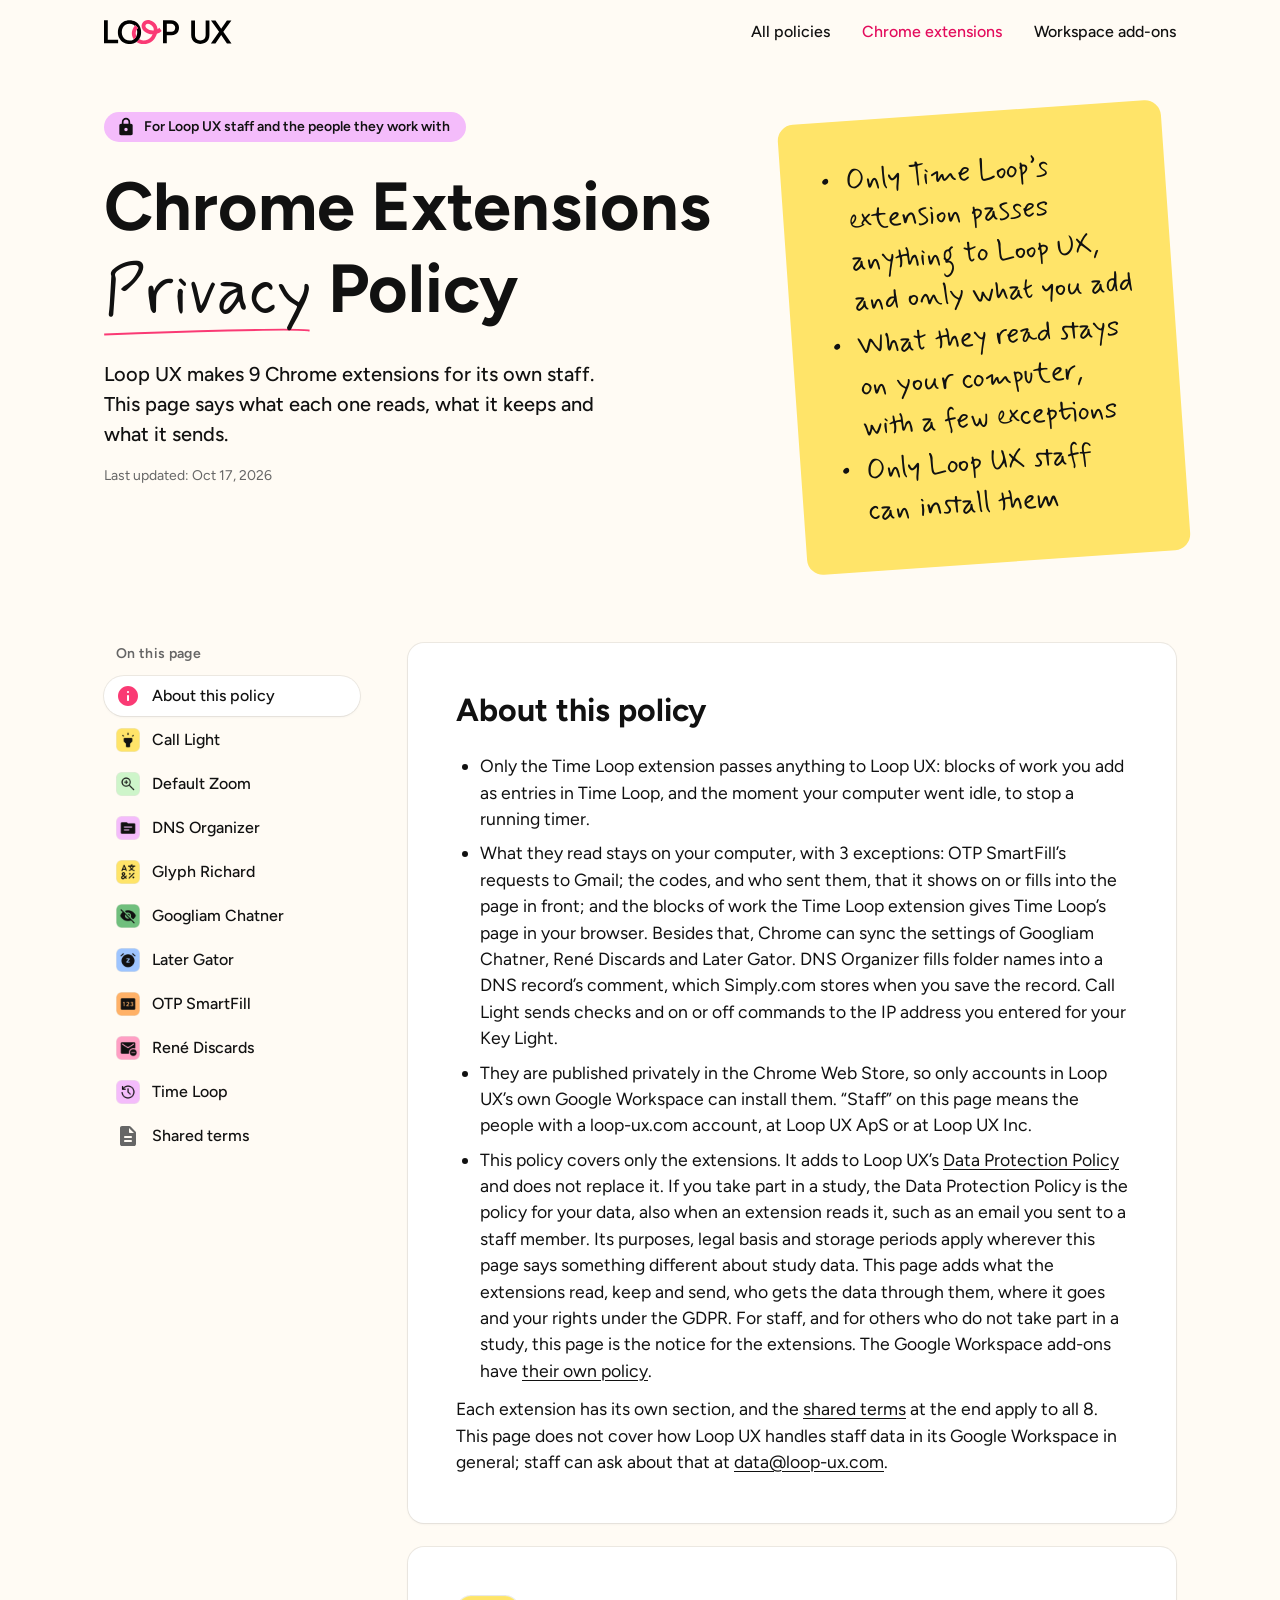
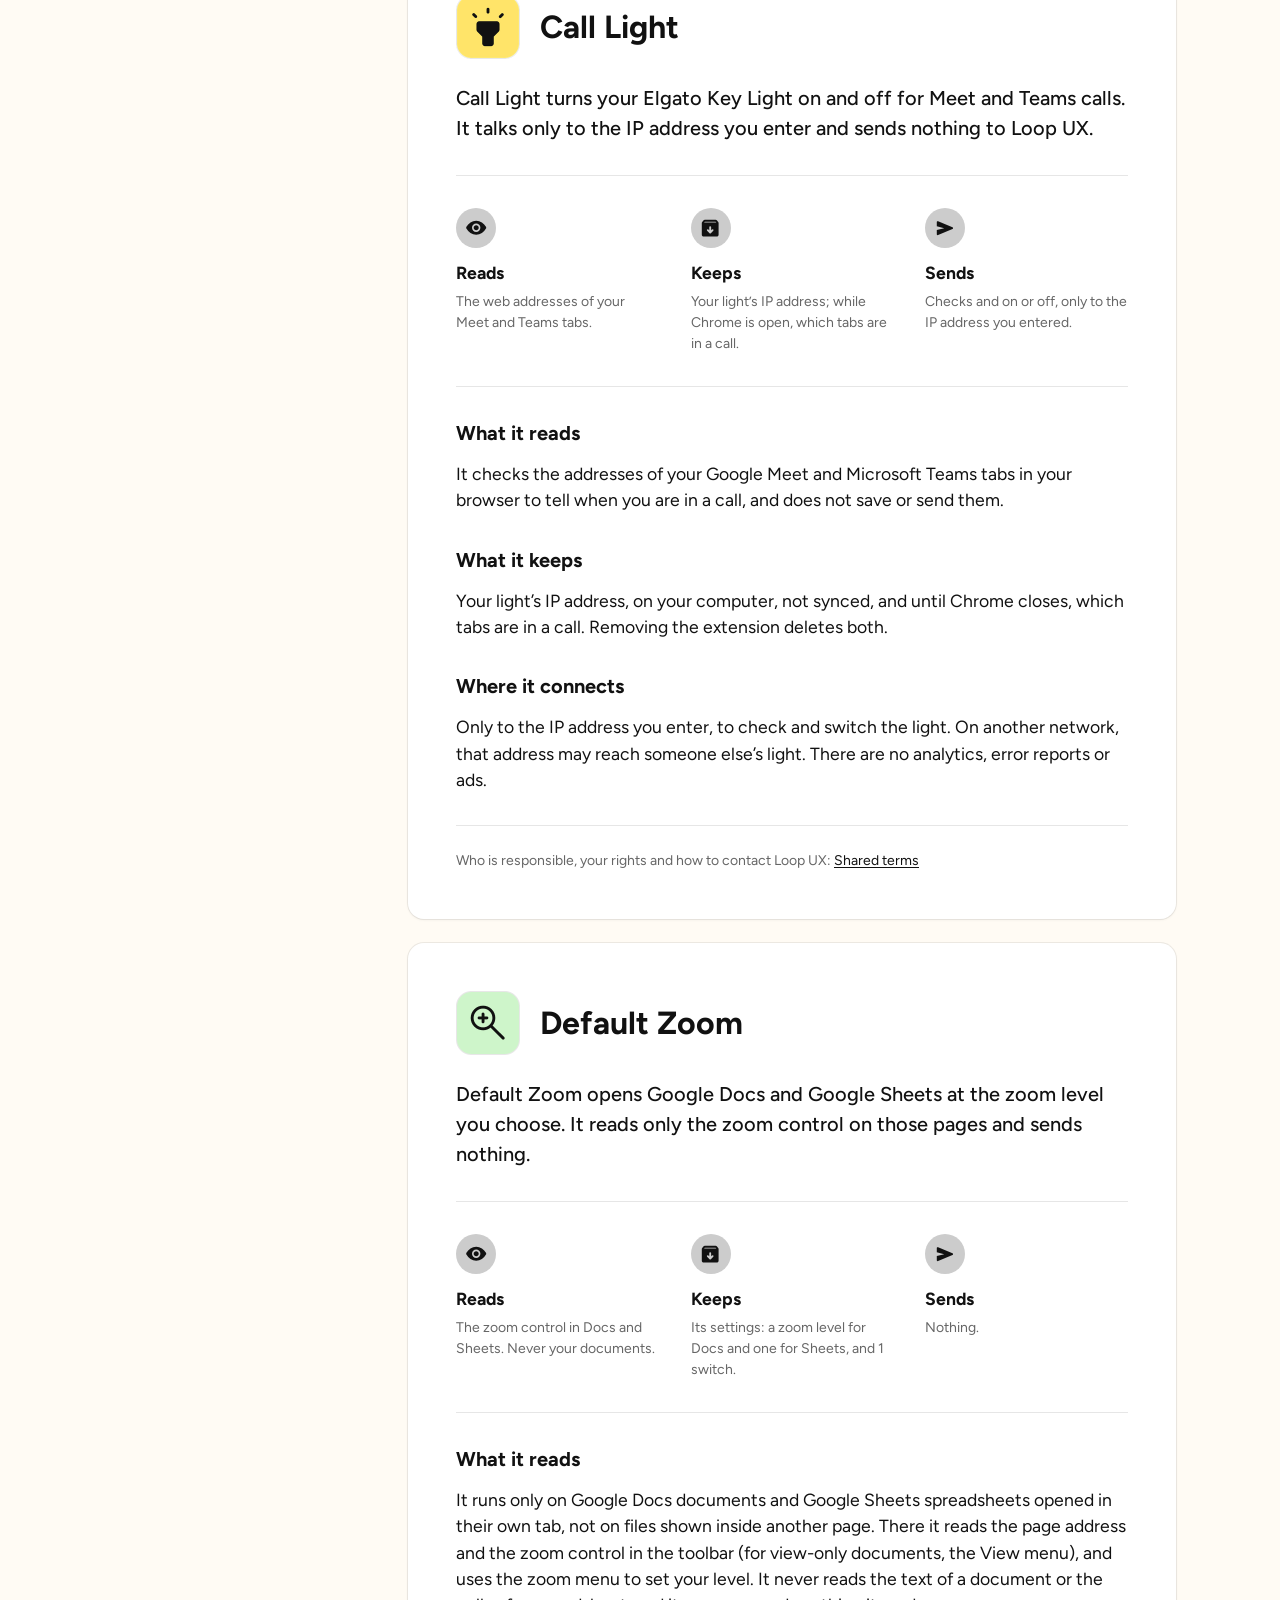
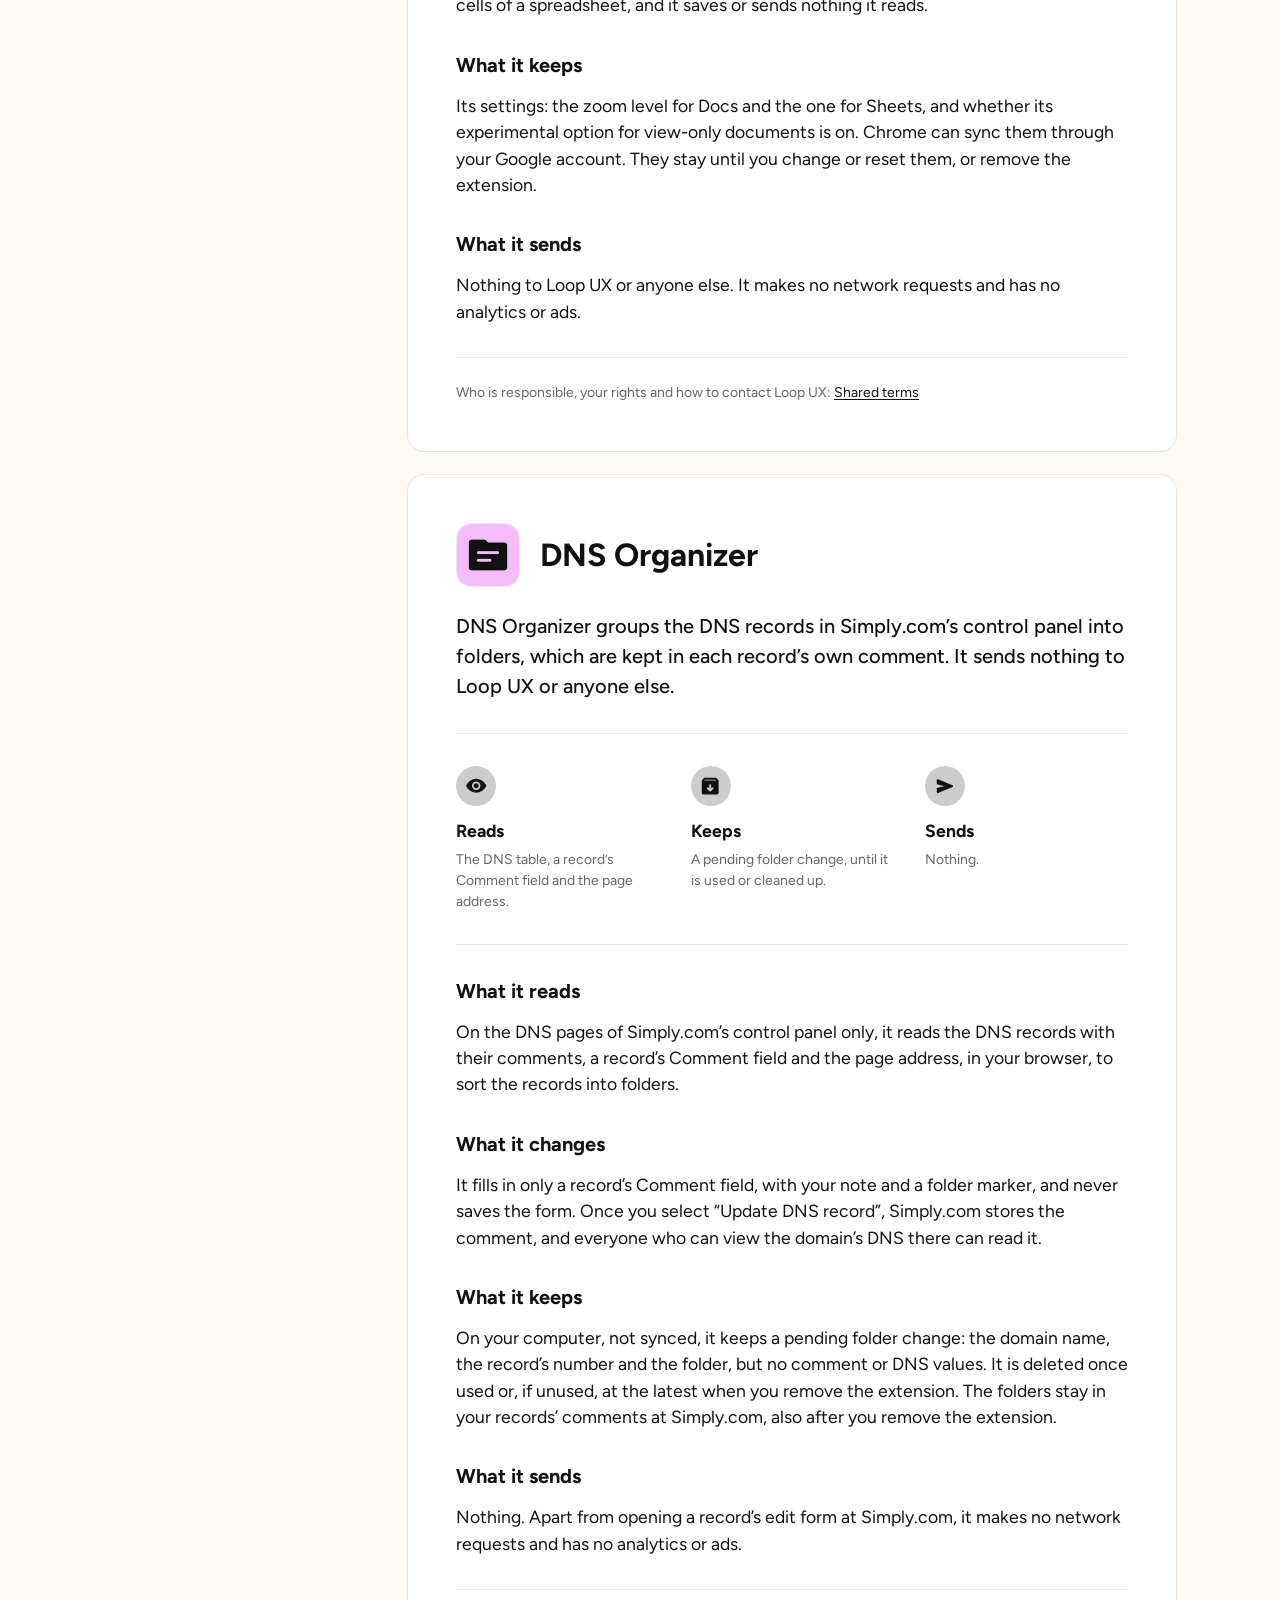
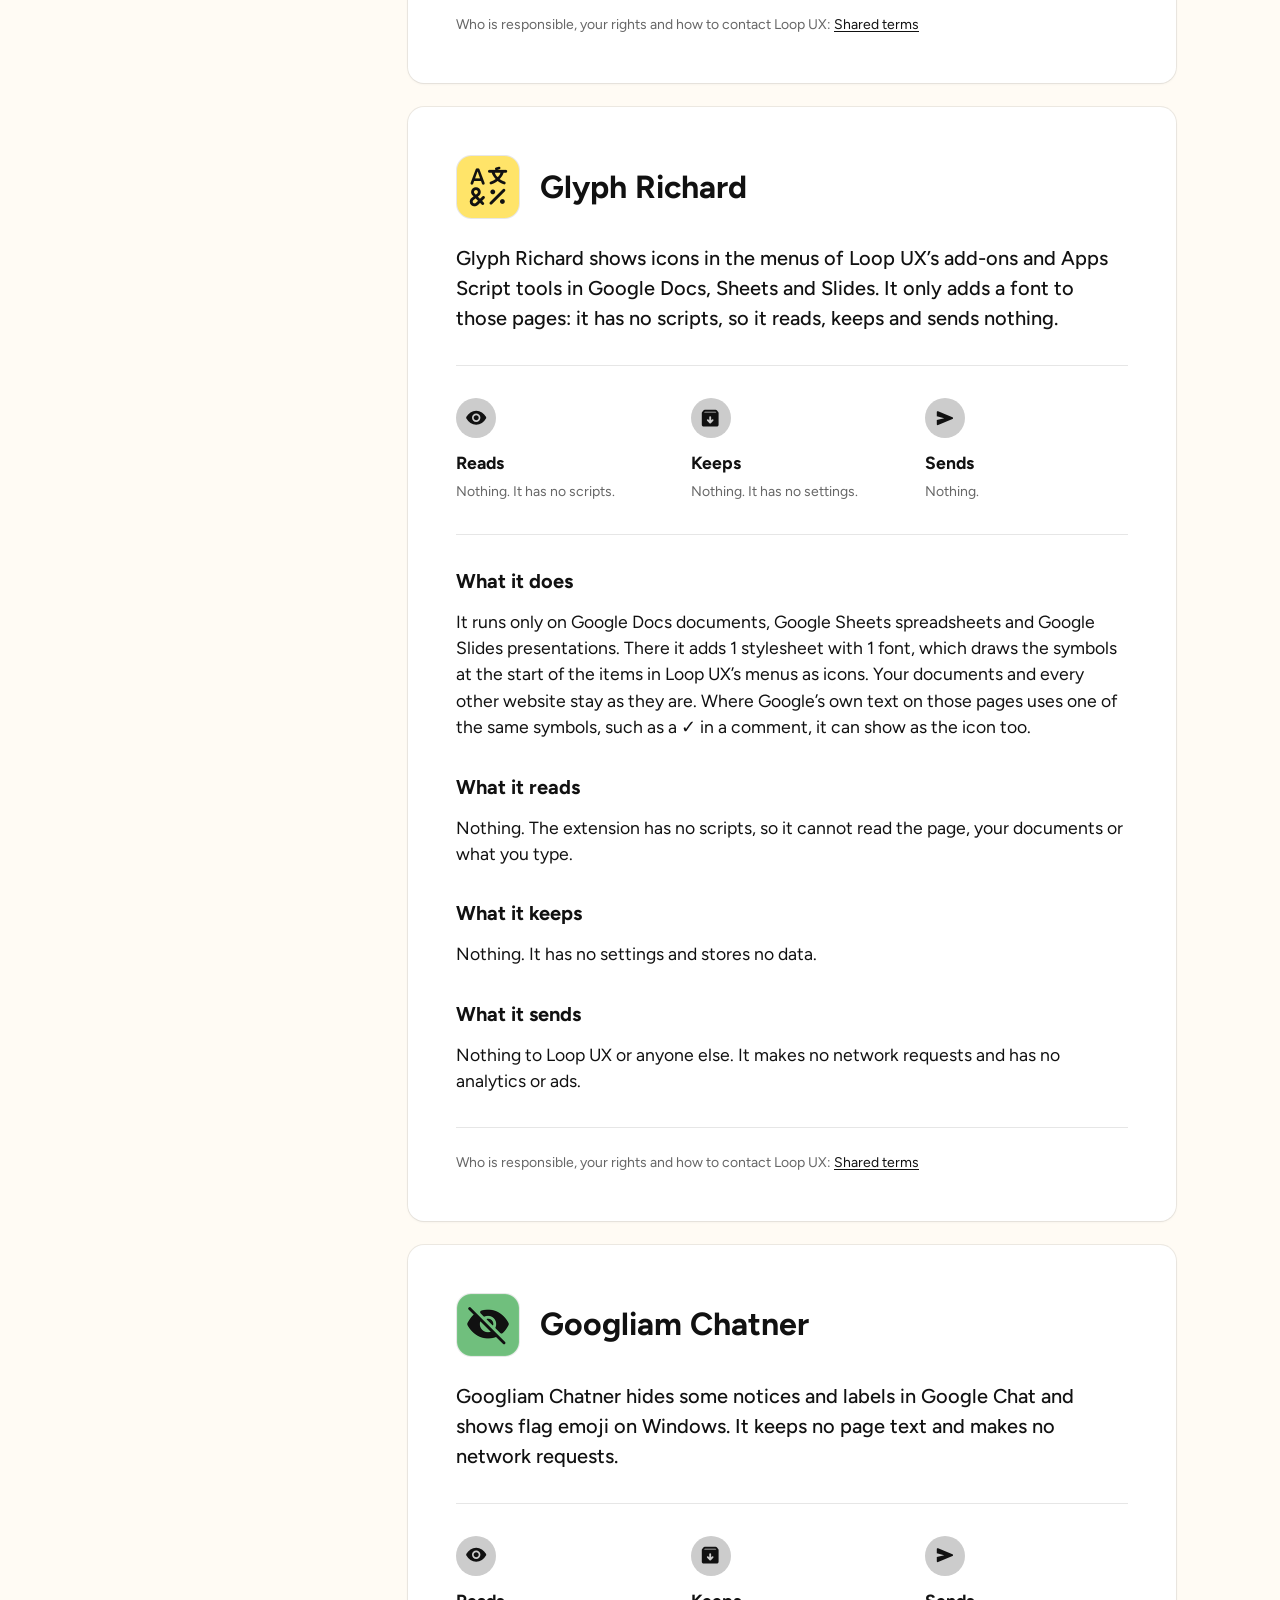
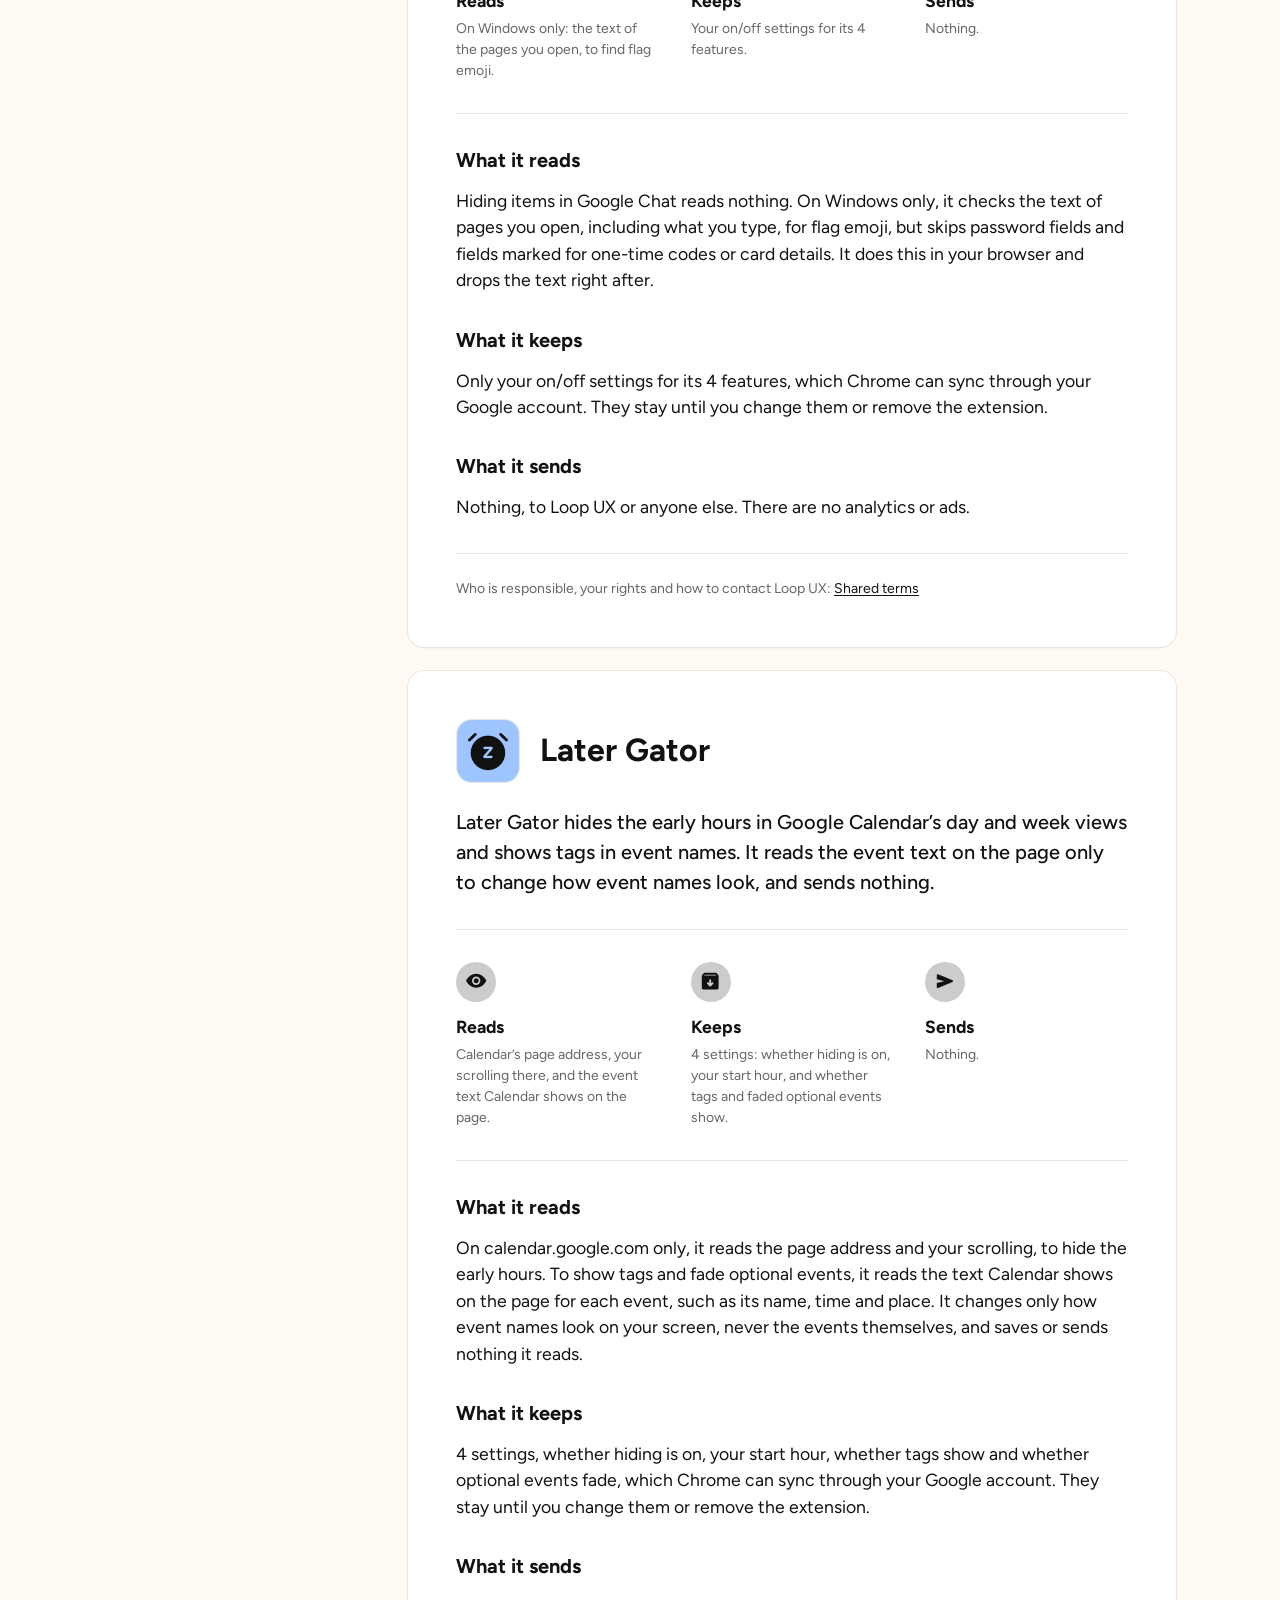
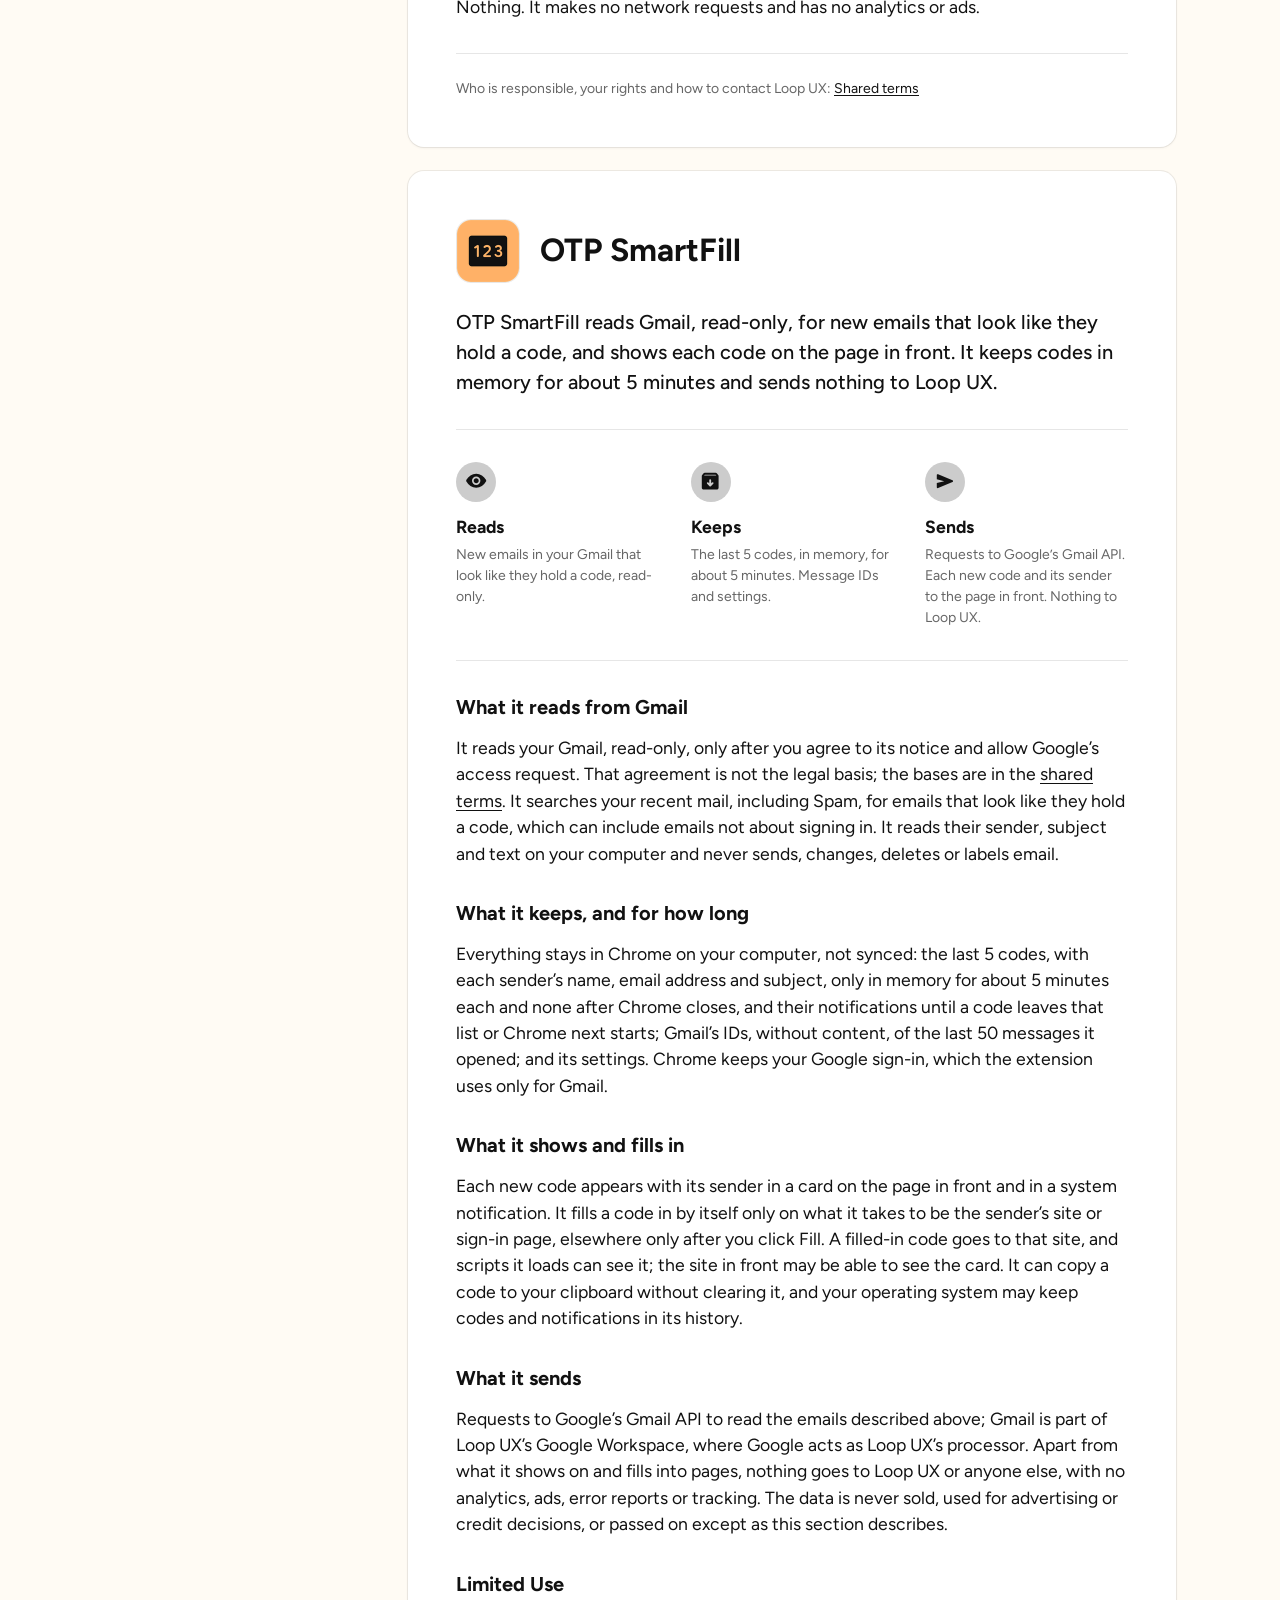
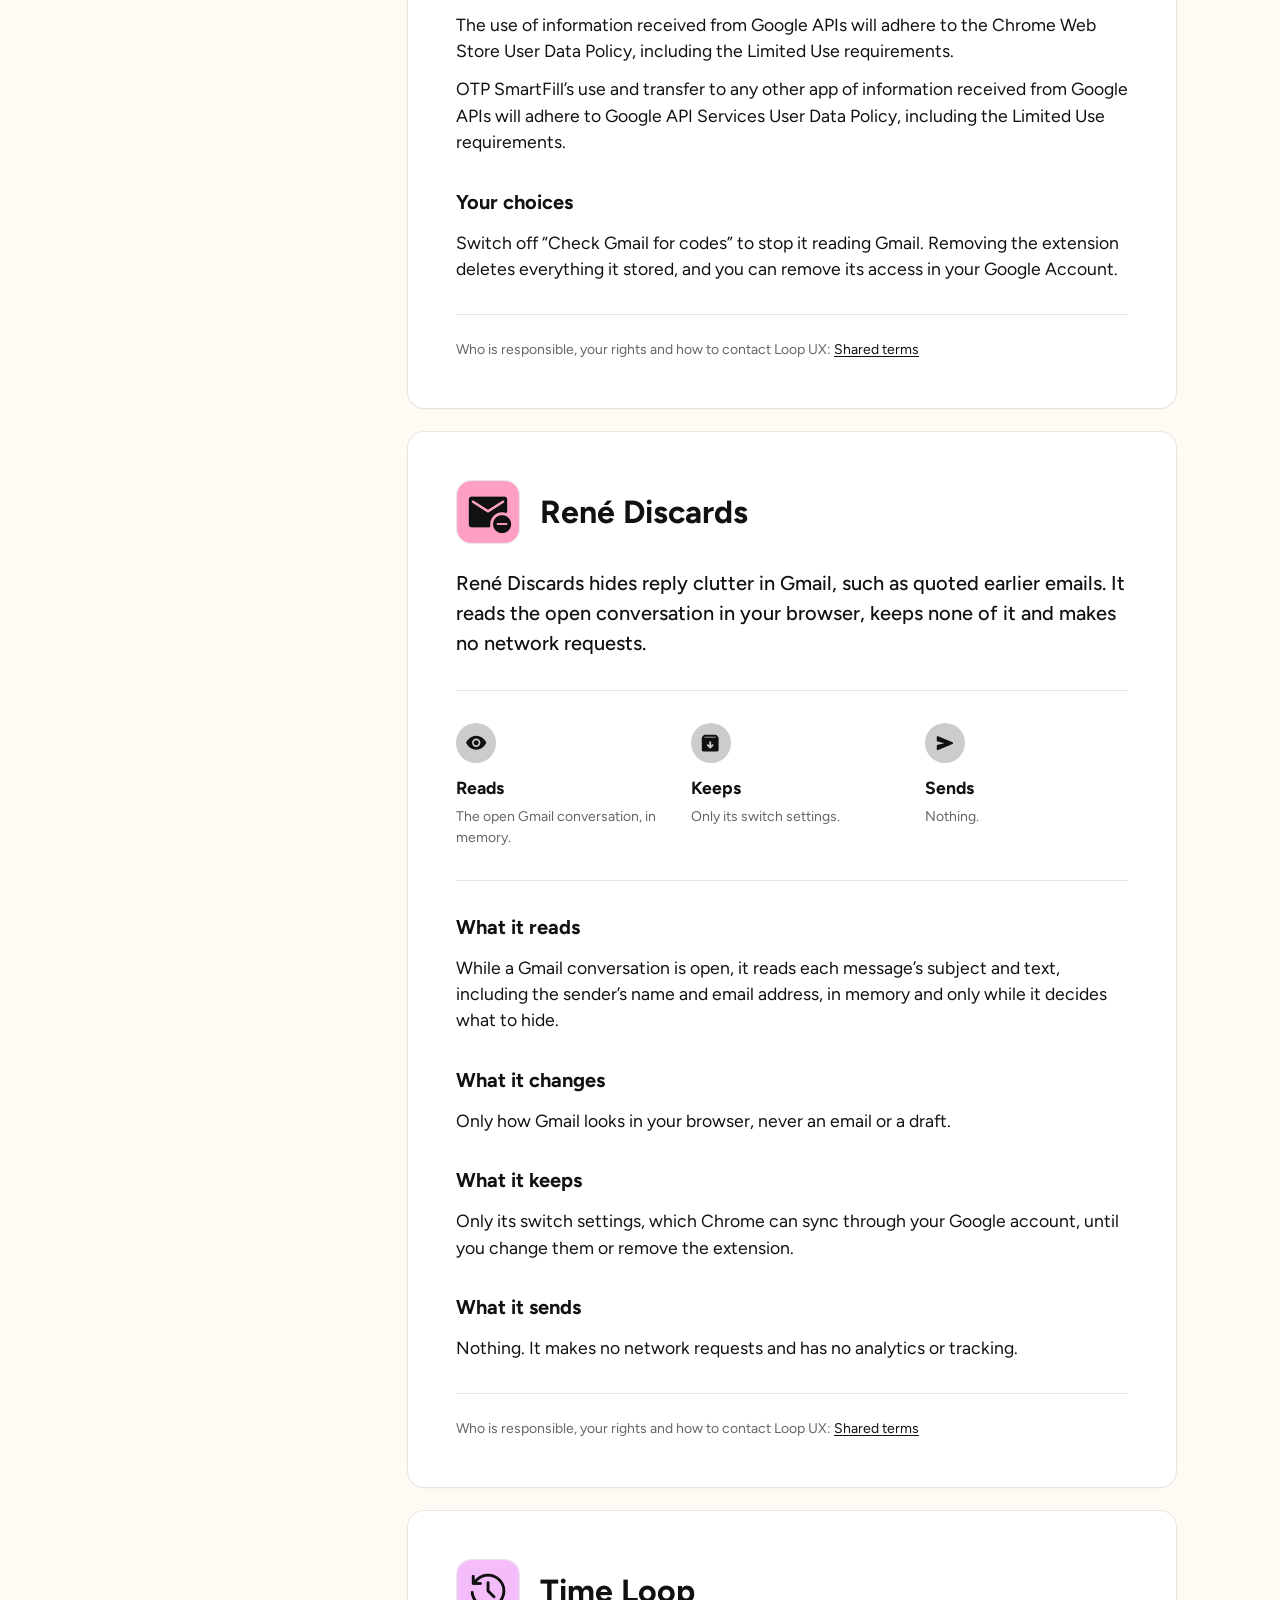
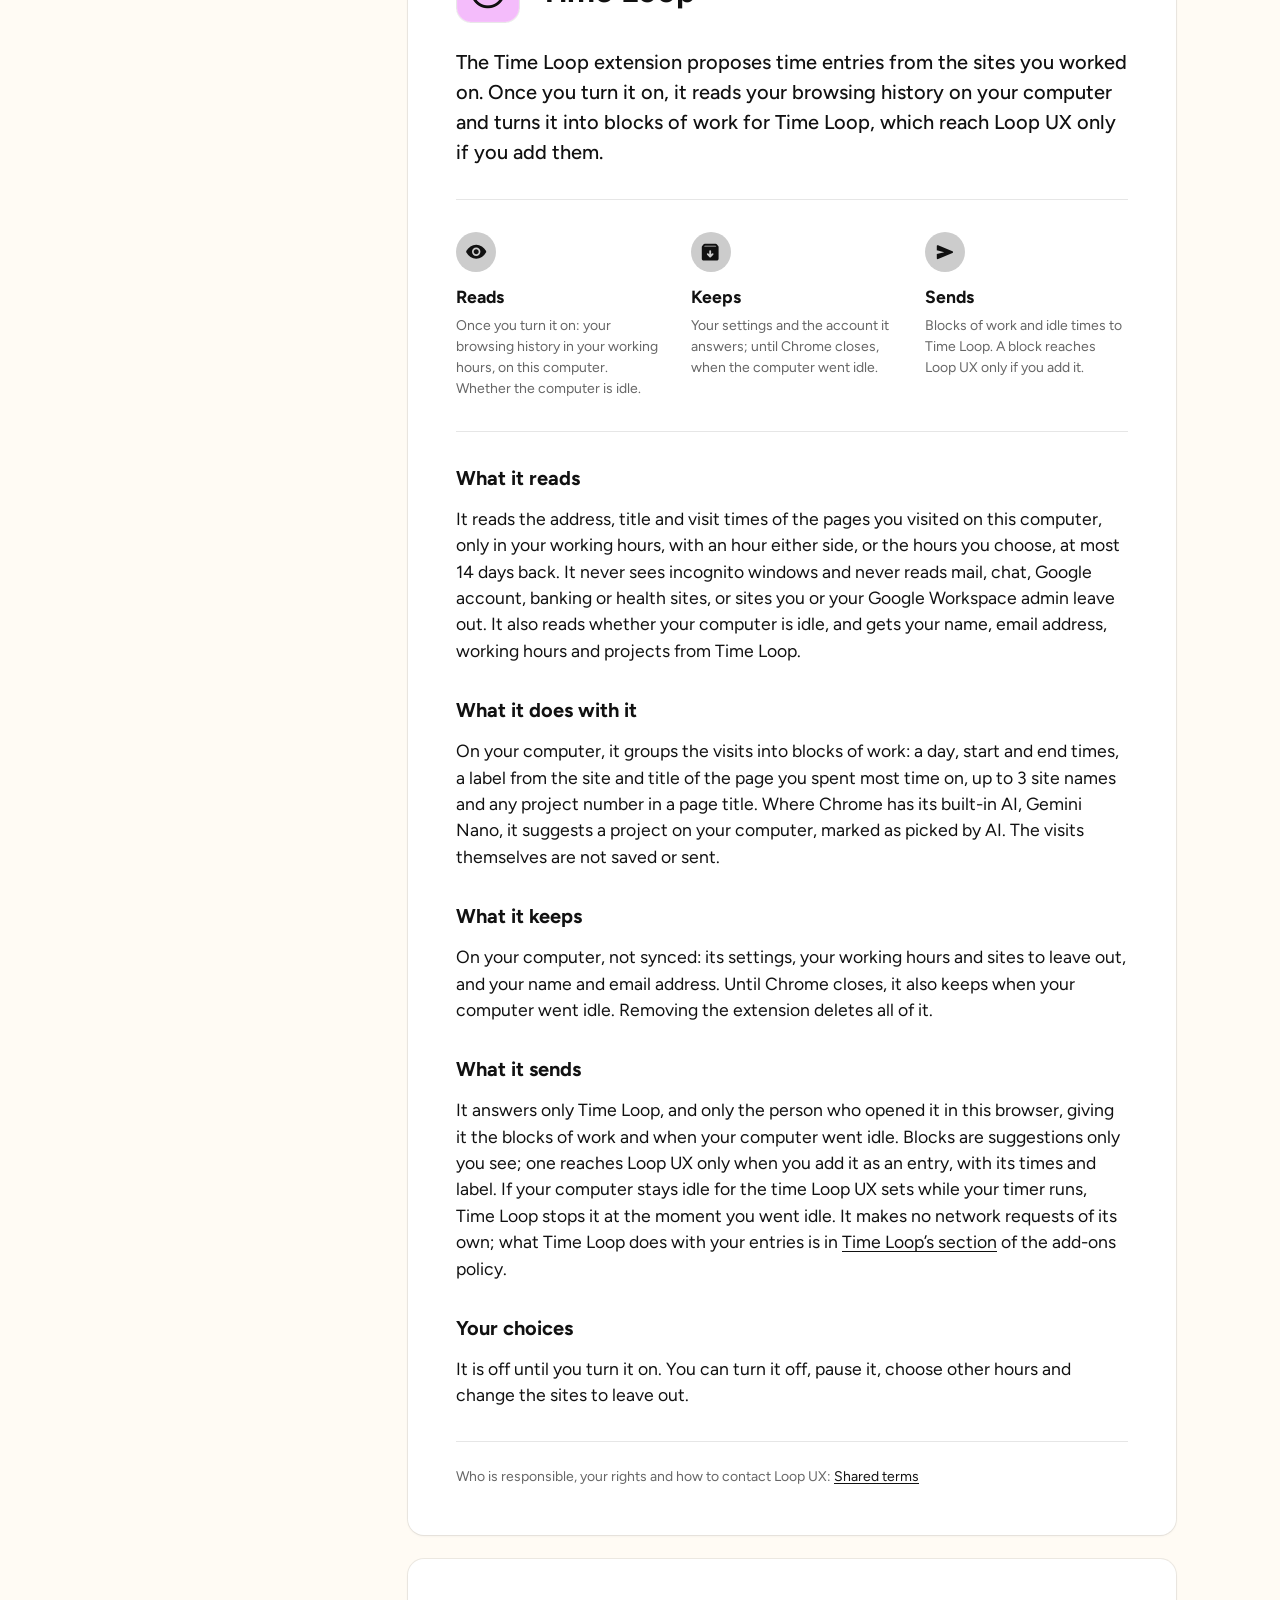
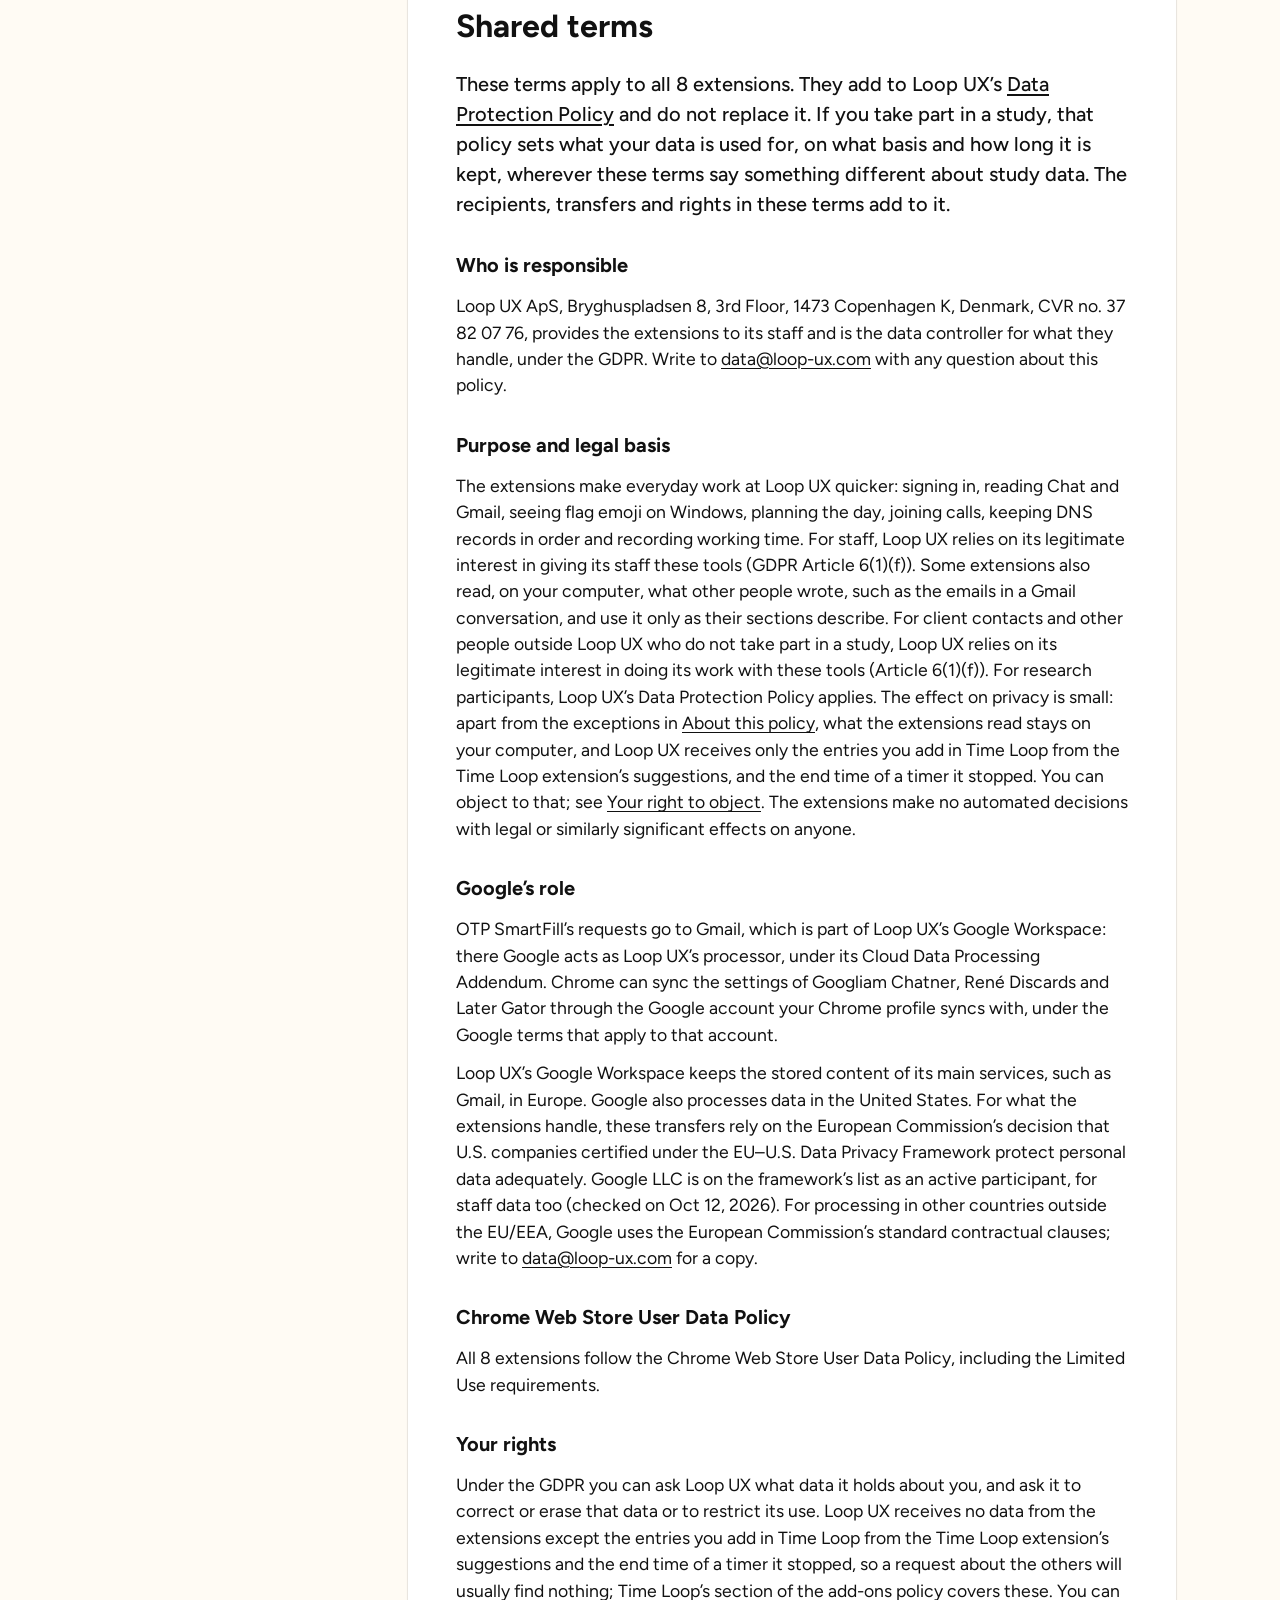
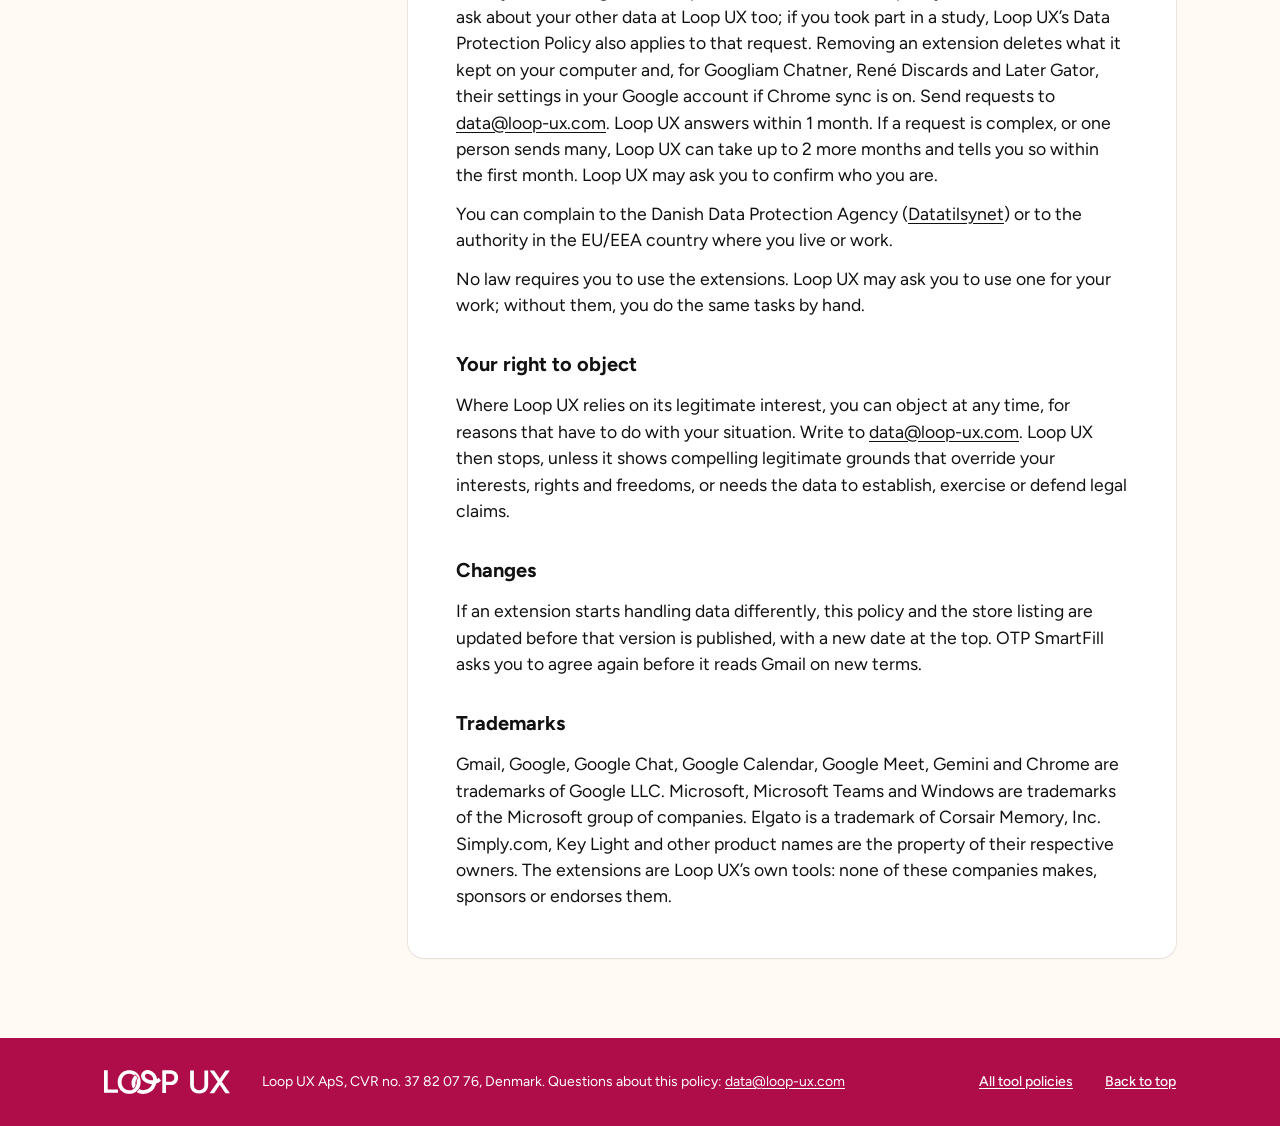
==== commit 730c3cf1: "Later Gator: tags in event names; it reads the event text Calendar shows on the page to draw them Co" ====
--- a/chrome-extensions/index.html
+++ b/chrome-extensions/index.html
@@ -31,7 +31,7 @@
         <p class="hero__for" data-theme="light"><svg viewBox="0 -960 960 960" xmlns="http://www.w3.org/2000/svg" aria-hidden="true" focusable="false"><path fill="currentColor" d="M240-80q-33 0-56.5-23.5T160-160v-400q0-33 23.5-56.5T240-640h40v-80q0-83 58.5-141.5T480-920q83 0 141.5 58.5T680-720v80h40q33 0 56.5 23.5T800-560v400q0 33-23.5 56.5T720-80H240Zm240-200q33 0 56.5-23.5T560-360q0-33-23.5-56.5T480-440q-33 0-56.5 23.5T400-360q0 33 23.5 56.5T480-280ZM360-640h240v-80q0-50-35-85t-85-35q-50 0-85 35t-35 85v80Z"/></svg>For Loop UX staff and the people they work with</p>
         <h1 class="lx-heading type-h2">Chrome Extensions <span class="lx-script">Privacy<span class="lx-script__mark lx-script__mark--underline" aria-hidden="true"><svg viewBox="0 0 79 5" fill="none" xmlns="http://www.w3.org/2000/svg" aria-hidden="true" preserveAspectRatio="none" width="100%" height="100%" class="lx-scribble"><path d="M0.0644531 4C24.4982 2.43156 74.3054 -0.234777 78.0645 1.64735" stroke="#FA3A74" stroke-width="2" vector-effect="non-scaling-stroke" fill="none"></path></svg></span></span> Policy</h1>
         <p class="type-lead hero__lead">Loop UX makes 9 Chrome extensions for its own staff. This page says what each one reads, what it keeps and what it sends.</p>
-        <p class="type-body-sm hero__updated">Last updated: <time datetime="2026-10-15">Oct 15, 2026</time></p>
+        <p class="type-body-sm hero__updated">Last updated: <time datetime="2026-10-17">Oct 17, 2026</time></p>
       </div>
       <div class="hero__note">
         <h2 class="visually-hidden">In short</h2>
@@ -364,15 +364,15 @@
             <img class="panel__icon" src="../assets/icons/later-gator.png" width="64" height="64" alt="">
             <h2>Later Gator</h2>
           </div>
-          <p class="panel__lead">Later Gator hides the early hours in Google Calendar’s day and week views. It never reads your events and sends nothing.</p>
-          <dl class="glance">
-            <div class="glance__item">
-              <dt><span class="lx-disc lx-iconcircle" aria-hidden="true"><svg viewBox="0 -960 960 960" xmlns="http://www.w3.org/2000/svg" fill="none" width="1.4rem" height="1.4rem" class="lx-icon" focusable="false" aria-hidden="true"><path fill="currentColor" d="M480-320q75 0 127.5-52.5T660-500q0-75-52.5-127.5T480-680q-75 0-127.5 52.5T300-500q0 75 52.5 127.5T480-320Zm0-72q-45 0-76.5-31.5T372-500q0-45 31.5-76.5T480-608q45 0 76.5 31.5T588-500q0 45-31.5 76.5T480-392Zm0 192q-134 0-244.5-72T61-462q-5-9-7.5-18.5T51-500q0-10 2.5-19.5T61-538q64-118 174.5-190T480-800q134 0 244.5 72T899-538q5 9 7.5 18.5T909-500q0 10-2.5 19.5T899-462q-64 118-174.5 190T480-200Z"></path></svg></span><span>Reads</span></dt>
-              <dd>Calendar’s page address and your scrolling there. Never your events.</dd>
-            </div>
-            <div class="glance__item">
-              <dt><span class="lx-disc lx-iconcircle" aria-hidden="true"><svg viewBox="0 -960 960 960" xmlns="http://www.w3.org/2000/svg" fill="none" width="1.4rem" height="1.4rem" class="lx-icon" focusable="false" aria-hidden="true"><path fill="currentColor" d="M200-120q-33 0-56.5-23.5T120-200v-499q0-14 4.5-27t13.5-24l50-61q11-14 27.5-21.5T250-840h460q18 0 34.5 7.5T772-811l50 61q9 11 13.5 24t4.5 27v499q0 33-23.5 56.5T760-120H200Zm16-600h528l-34-40H250l-34 40Zm264 160q-17 0-28.5 11.5T440-520v128l-36-36q-11-11-28-11t-28 11q-11 11-11 28t11 28l104 104q12 12 28 12t28-12l104-104q11-11 11-28t-11-28q-11-11-28-11t-28 11l-36 36v-128q0-17-11.5-28.5T480-560Z"></path></svg></span><span>Keeps</span></dt>
-              <dd>2 settings: whether hiding is on, and your start hour.</dd>
+          <p class="panel__lead">Later Gator hides the early hours in Google Calendar’s day and week views and shows tags in event names. It reads the event text on the page only to change how event names look, and sends nothing.</p>
+          <dl class="glance">
+            <div class="glance__item">
+              <dt><span class="lx-disc lx-iconcircle" aria-hidden="true"><svg viewBox="0 -960 960 960" xmlns="http://www.w3.org/2000/svg" fill="none" width="1.4rem" height="1.4rem" class="lx-icon" focusable="false" aria-hidden="true"><path fill="currentColor" d="M480-320q75 0 127.5-52.5T660-500q0-75-52.5-127.5T480-680q-75 0-127.5 52.5T300-500q0 75 52.5 127.5T480-320Zm0-72q-45 0-76.5-31.5T372-500q0-45 31.5-76.5T480-608q45 0 76.5 31.5T588-500q0 45-31.5 76.5T480-392Zm0 192q-134 0-244.5-72T61-462q-5-9-7.5-18.5T51-500q0-10 2.5-19.5T61-538q64-118 174.5-190T480-800q134 0 244.5 72T899-538q5 9 7.5 18.5T909-500q0 10-2.5 19.5T899-462q-64 118-174.5 190T480-200Z"></path></svg></span><span>Reads</span></dt>
+              <dd>Calendar’s page address, your scrolling there, and the event text Calendar shows on the page.</dd>
+            </div>
+            <div class="glance__item">
+              <dt><span class="lx-disc lx-iconcircle" aria-hidden="true"><svg viewBox="0 -960 960 960" xmlns="http://www.w3.org/2000/svg" fill="none" width="1.4rem" height="1.4rem" class="lx-icon" focusable="false" aria-hidden="true"><path fill="currentColor" d="M200-120q-33 0-56.5-23.5T120-200v-499q0-14 4.5-27t13.5-24l50-61q11-14 27.5-21.5T250-840h460q18 0 34.5 7.5T772-811l50 61q9 11 13.5 24t4.5 27v499q0 33-23.5 56.5T760-120H200Zm16-600h528l-34-40H250l-34 40Zm264 160q-17 0-28.5 11.5T440-520v128l-36-36q-11-11-28-11t-28 11q-11 11-11 28t11 28l104 104q12 12 28 12t28-12l104-104q11-11 11-28t-11-28q-11-11-28-11t-28 11l-36 36v-128q0-17-11.5-28.5T480-560Z"></path></svg></span><span>Keeps</span></dt>
+              <dd>4 settings: whether hiding is on, your start hour, and whether tags and faded optional events show.</dd>
             </div>
             <div class="glance__item">
               <dt><span class="lx-disc lx-iconcircle" aria-hidden="true"><svg viewBox="0 -960 960 960" xmlns="http://www.w3.org/2000/svg" fill="none" width="1.4rem" height="1.4rem" class="lx-icon" focusable="false" aria-hidden="true"><path fill="currentColor" d="M176-183q-20 8-38-3.5T120-220v-180l320-80-320-80v-180q0-22 18-33.5t38-3.5l616 260q25 11 25 37t-25 37L176-183Z"></path></svg></span><span>Sends</span></dt>
@@ -381,10 +381,10 @@
           </dl>
           <div class="panel__body">
         <h3 id="later-gator-what-it-reads">What it reads</h3>
-        <p>On calendar.google.com only, it reads the page address and your scrolling, never your events, and saves or sends nothing it reads.</p>
+        <p>On calendar.google.com only, it reads the page address and your scrolling, to hide the early hours. To show tags and fade optional events, it reads the text Calendar shows on the page for each event, such as its name, time and place. It changes only how event names look on your screen, never the events themselves, and saves or sends nothing it reads.</p>
 
         <h3 id="later-gator-what-it-keeps">What it keeps</h3>
-        <p>2 settings, whether hiding is on and your start hour, which Chrome can sync through your Google account. They stay until you change them or remove the extension.</p>
+        <p>4 settings, whether hiding is on, your start hour, whether tags show and whether optional events fade, which Chrome can sync through your Google account. They stay until you change them or remove the extension.</p>
 
         <h3 id="later-gator-what-it-sends">What it sends</h3>
         <p>Nothing. It makes no network requests and has no analytics or ads.</p>
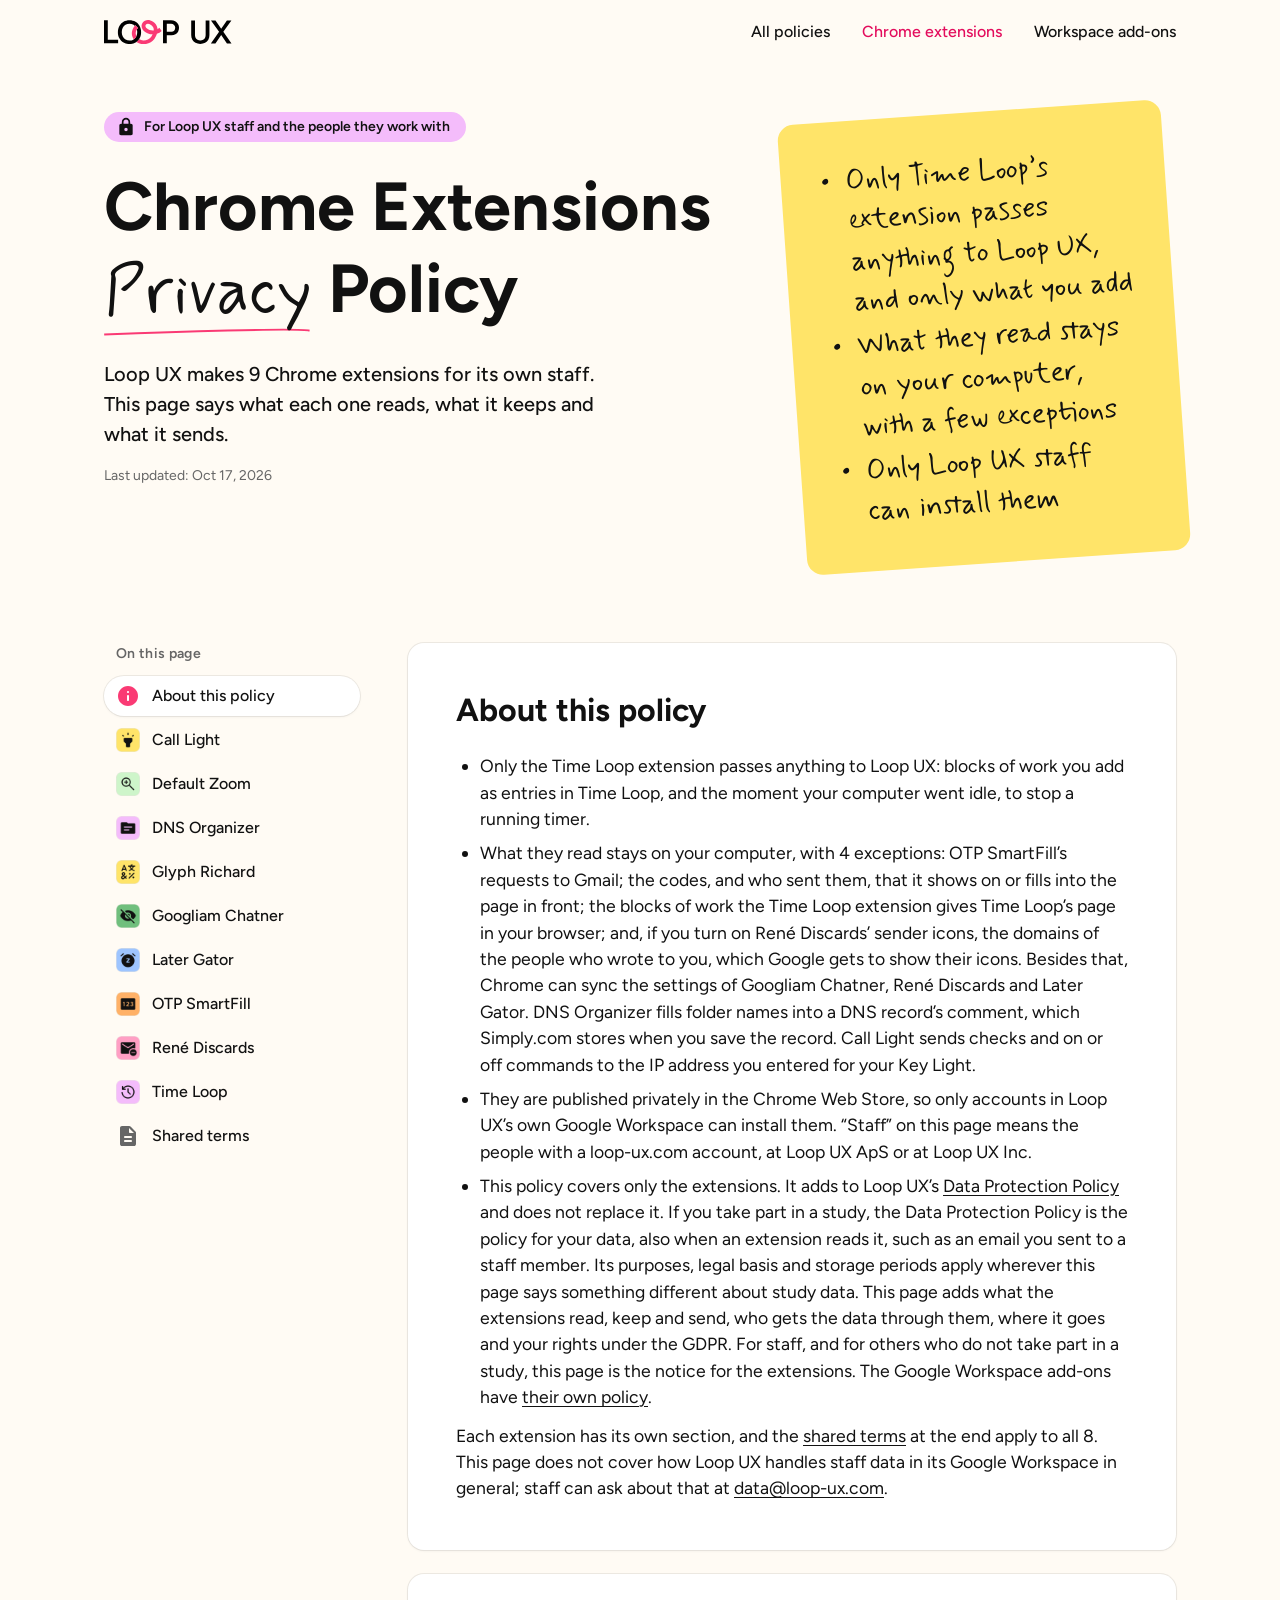
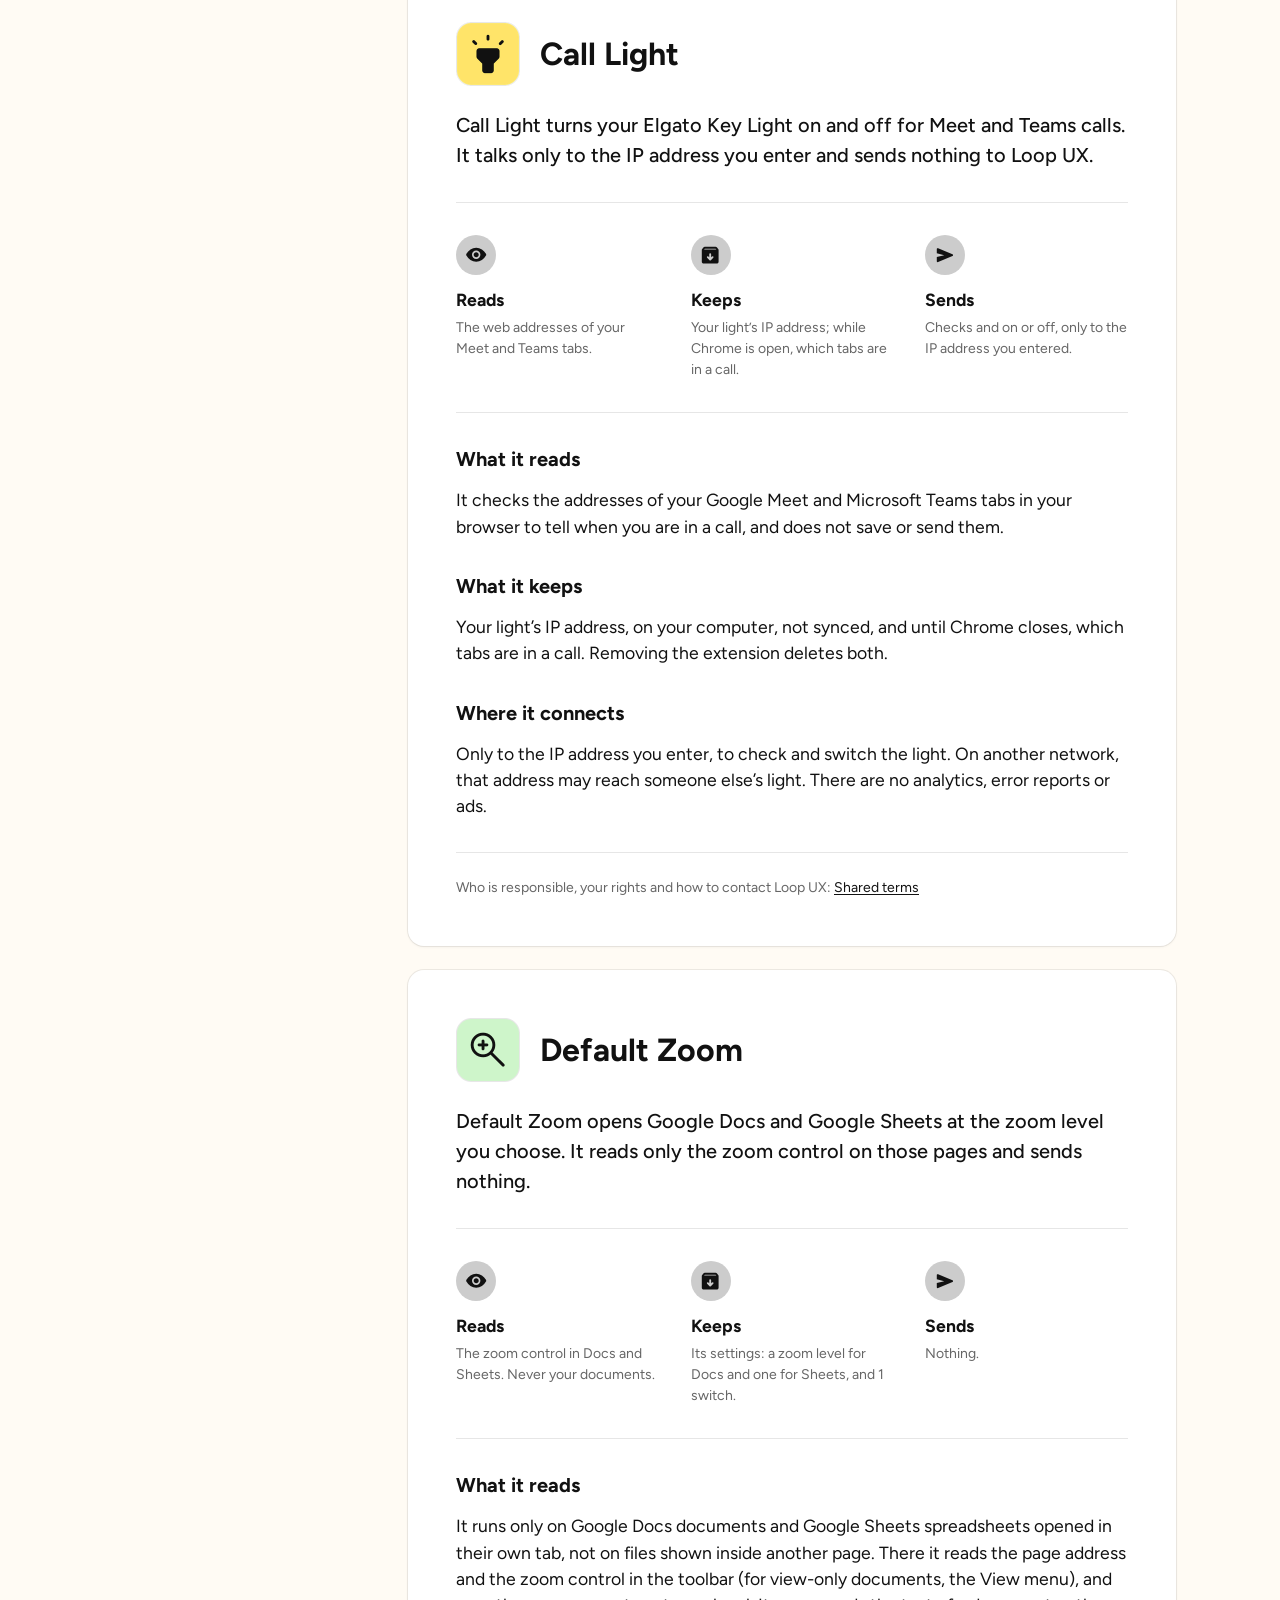
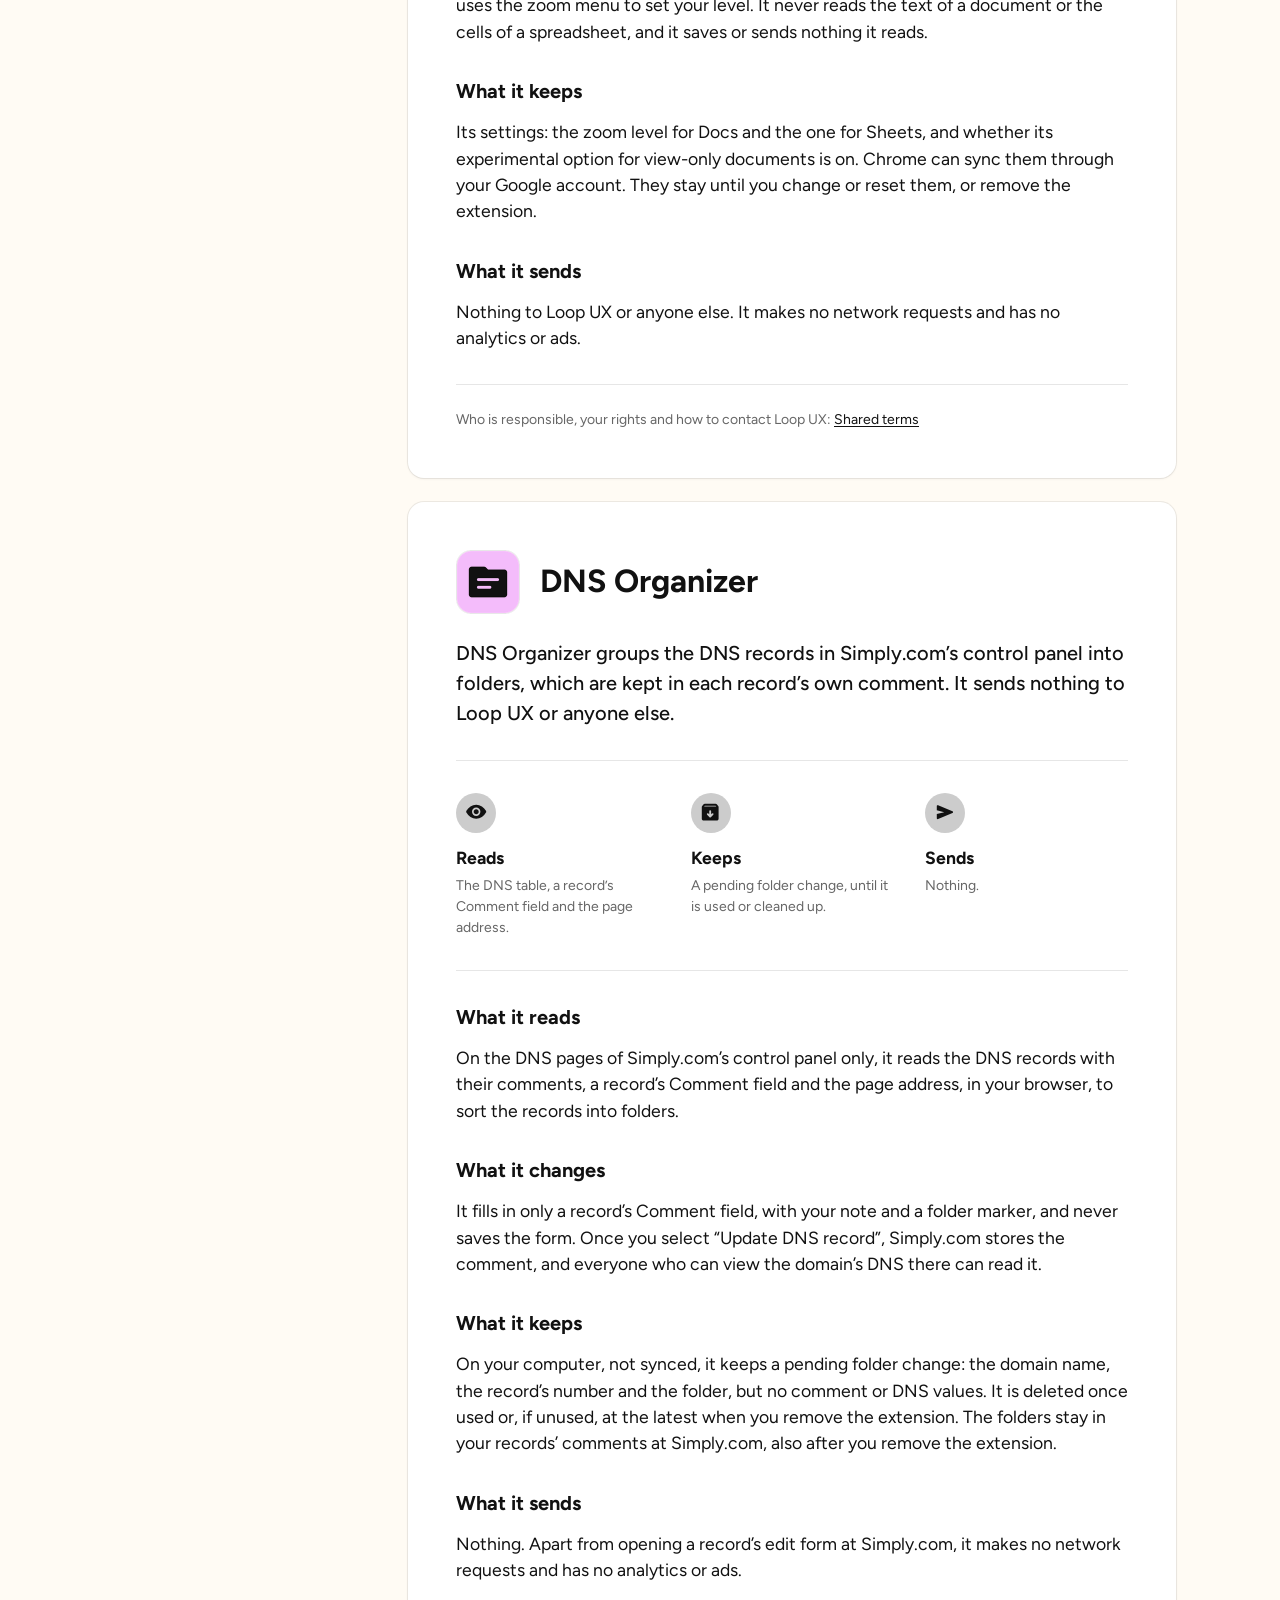
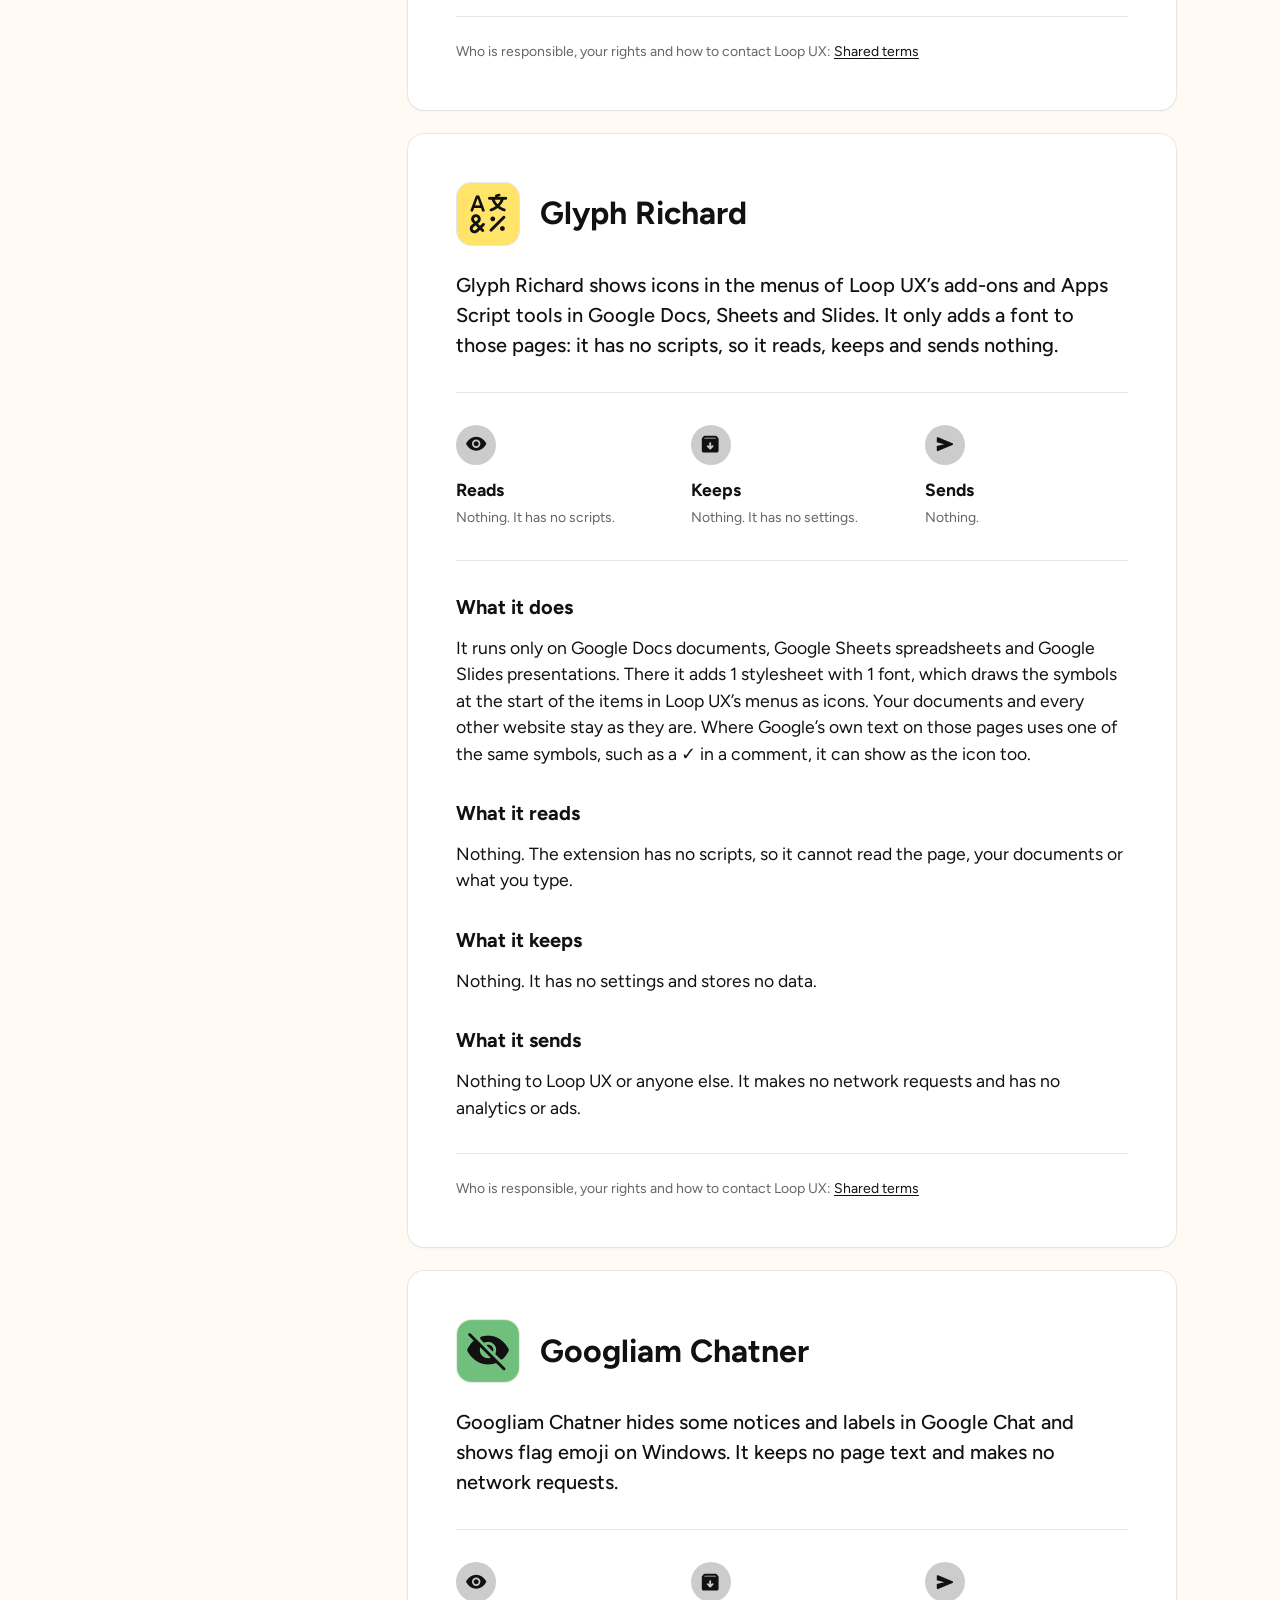
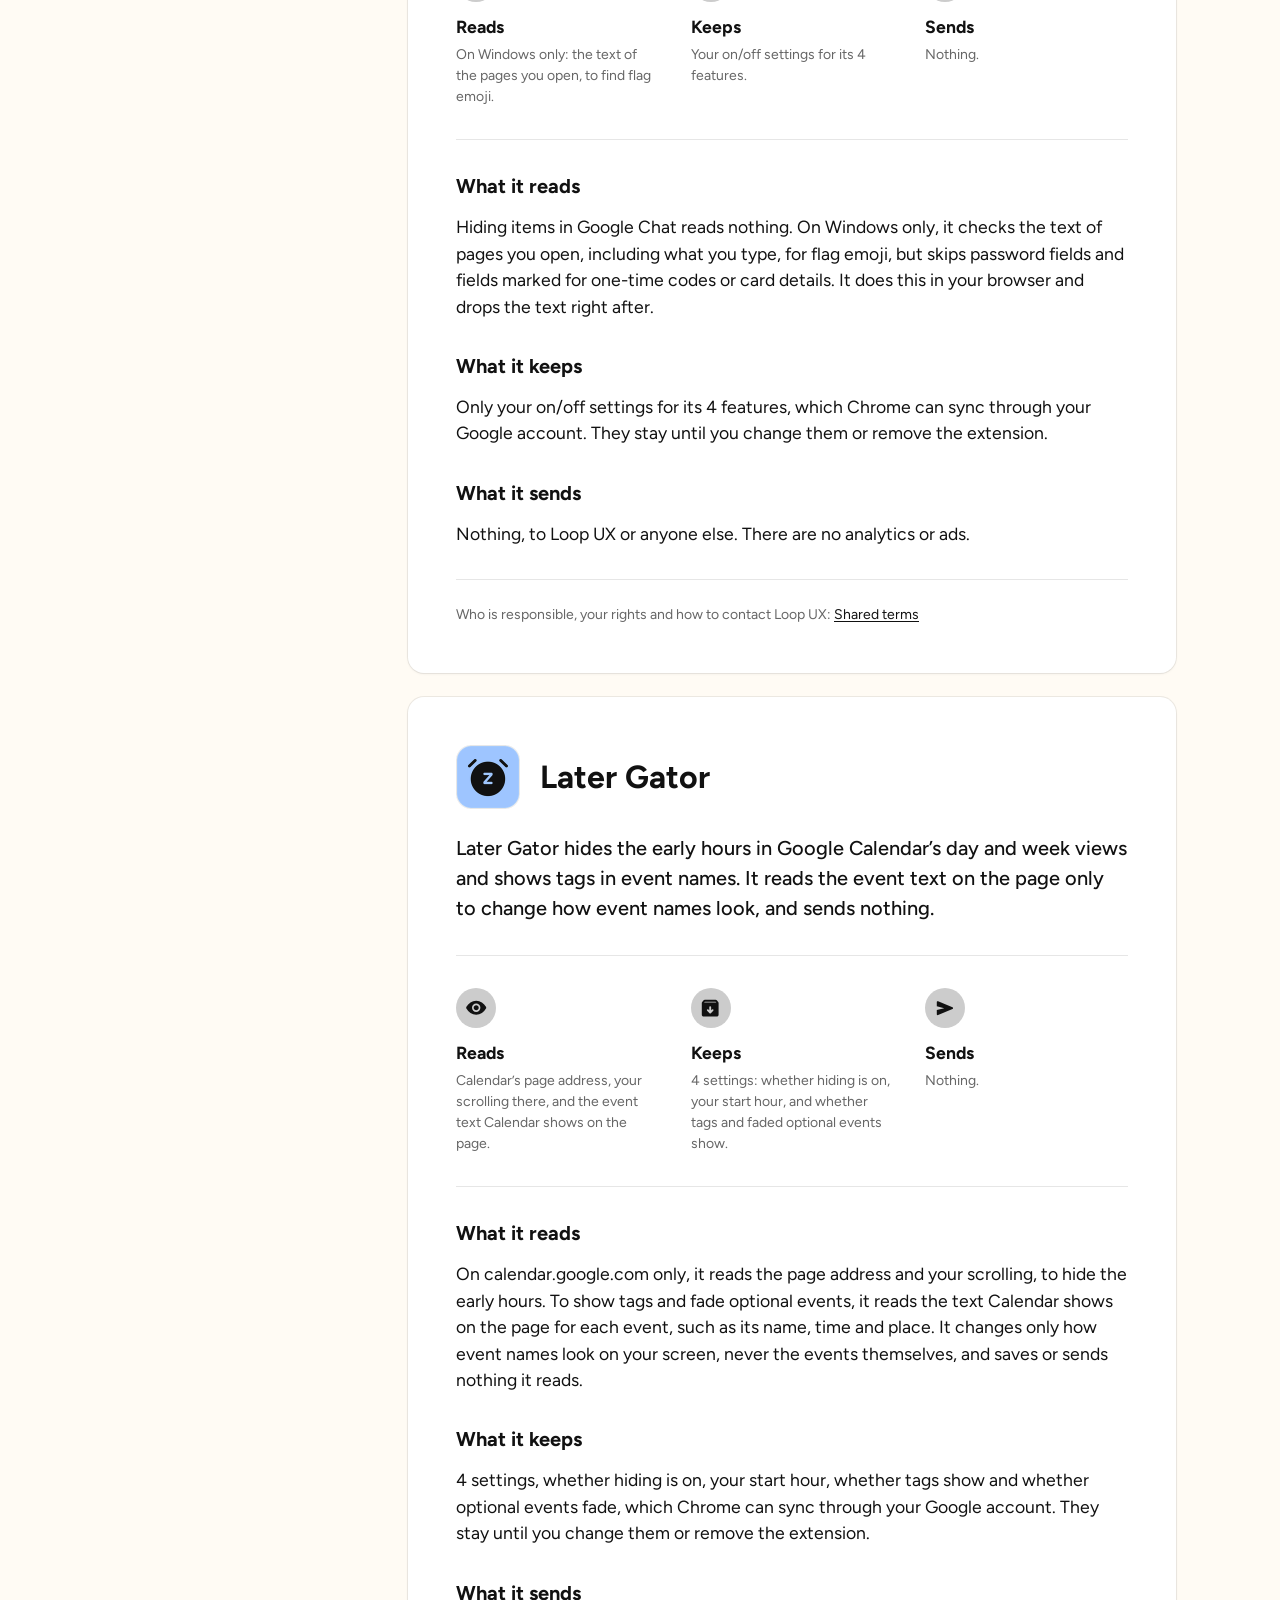
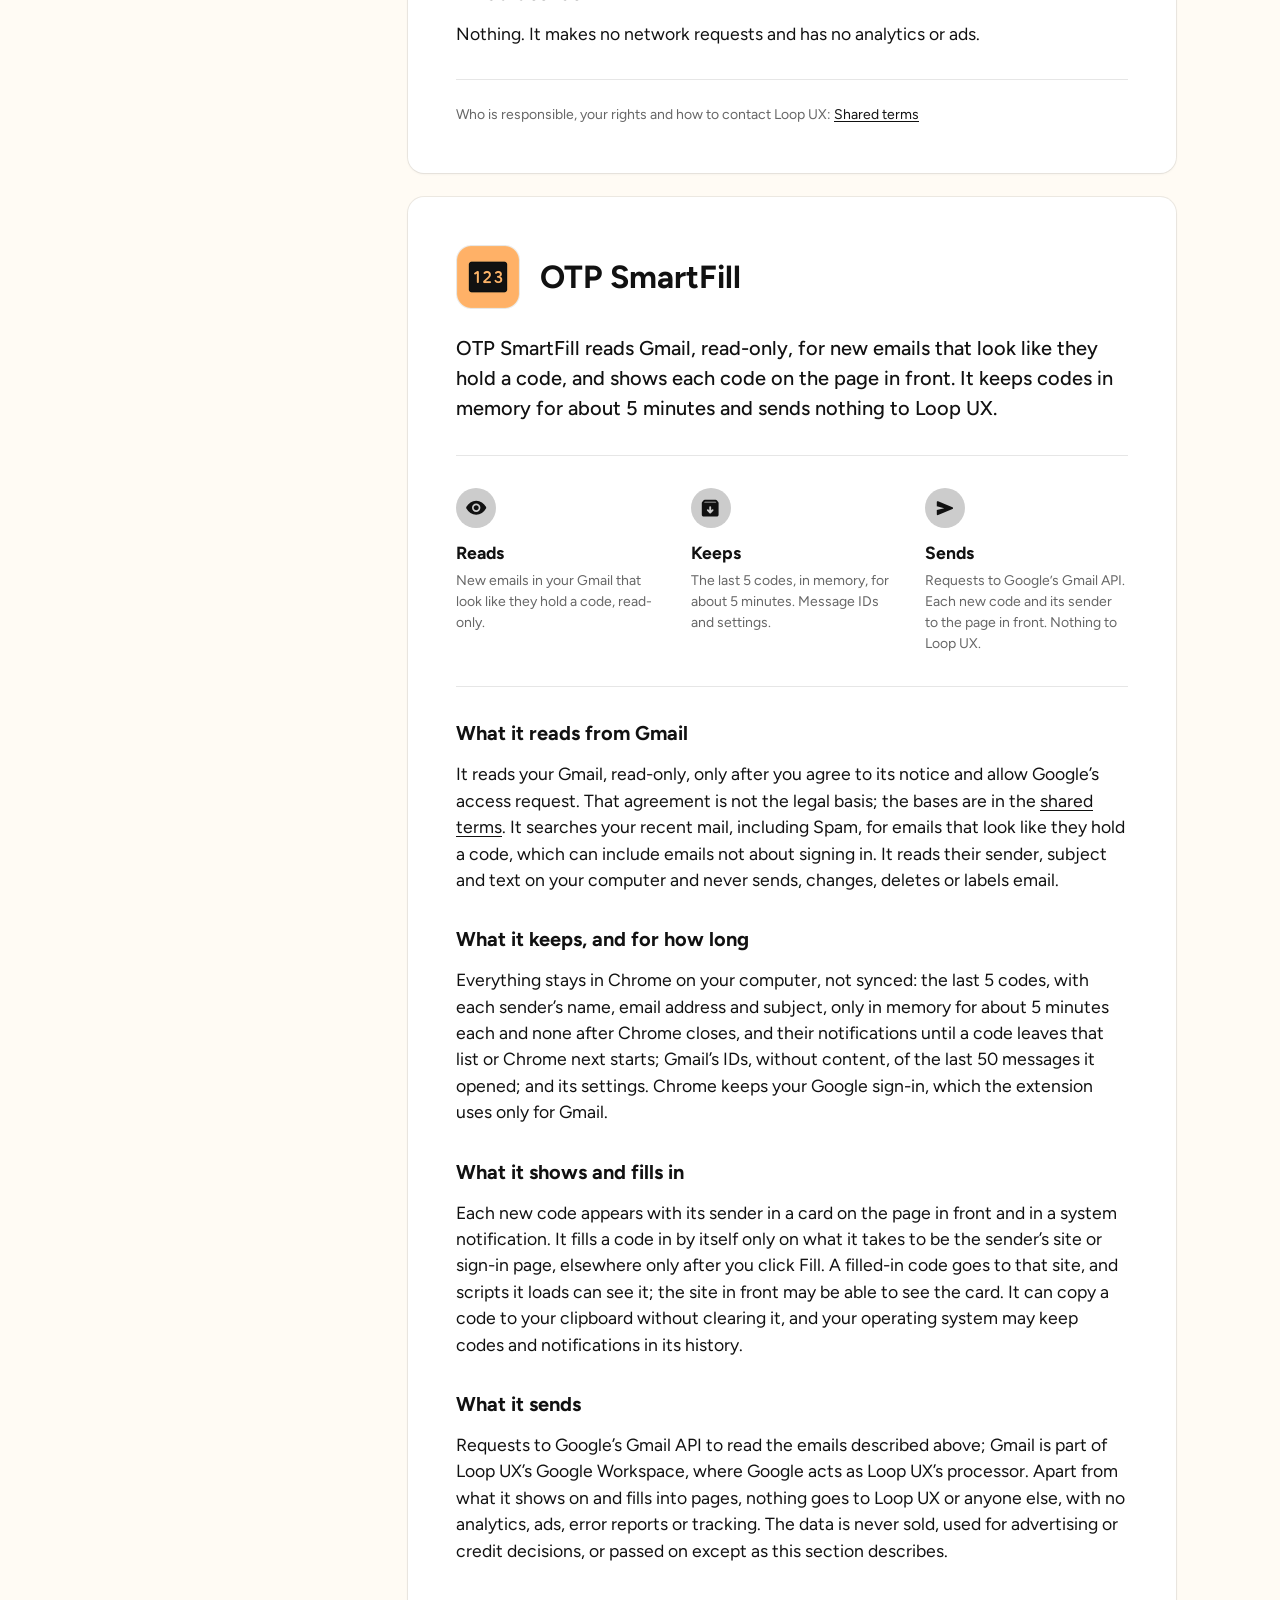
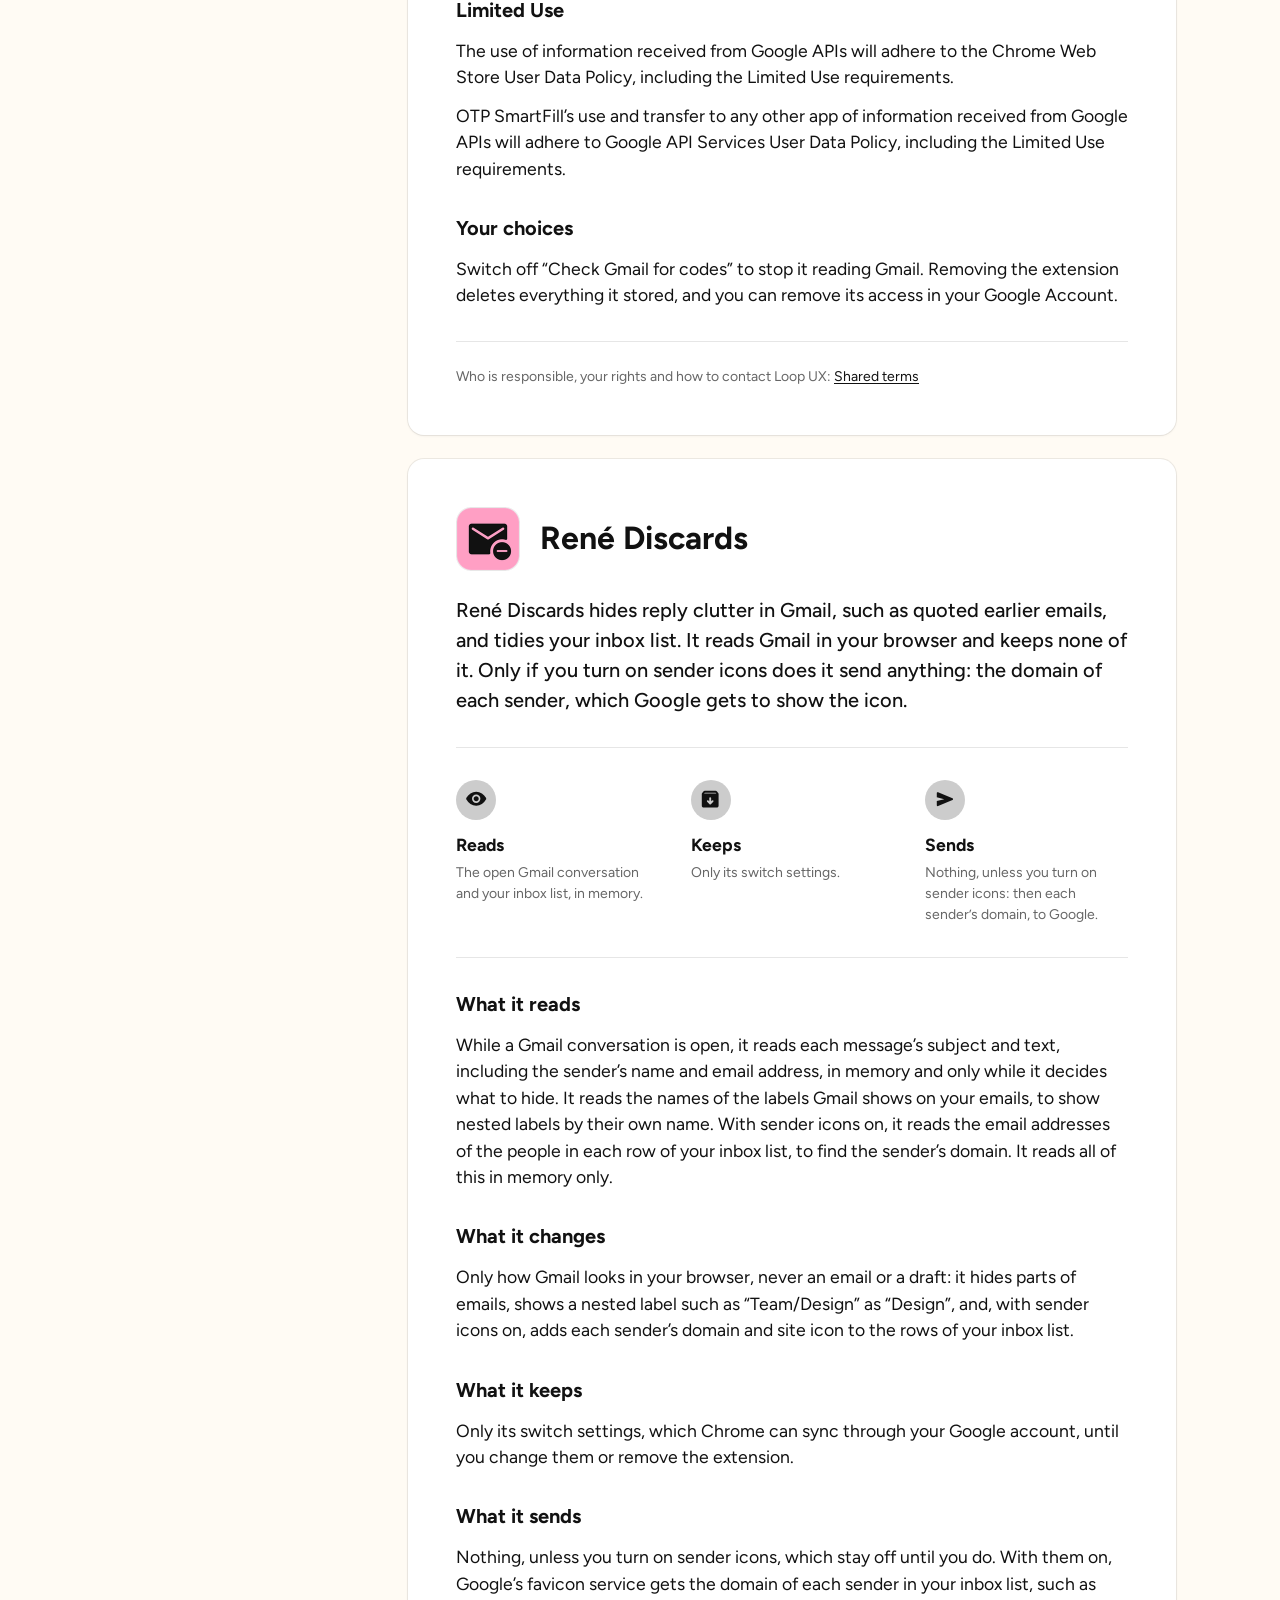
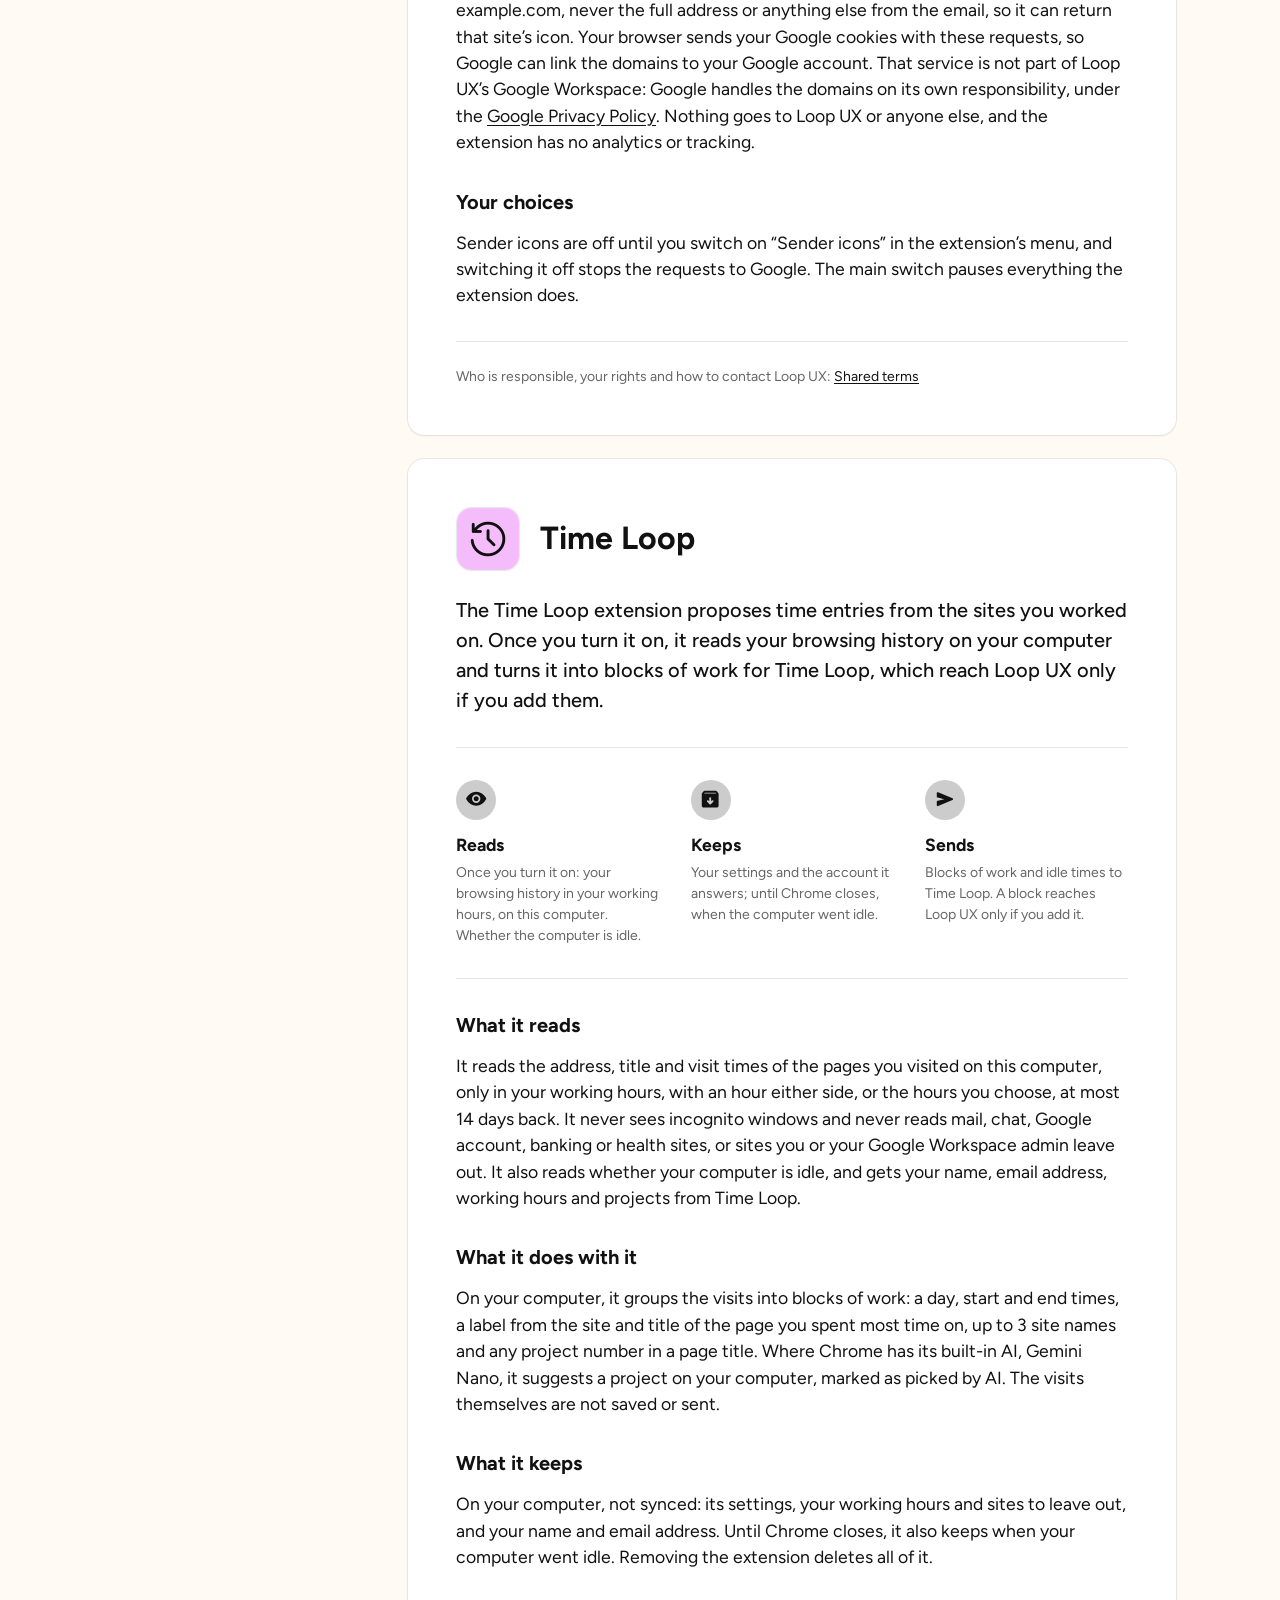
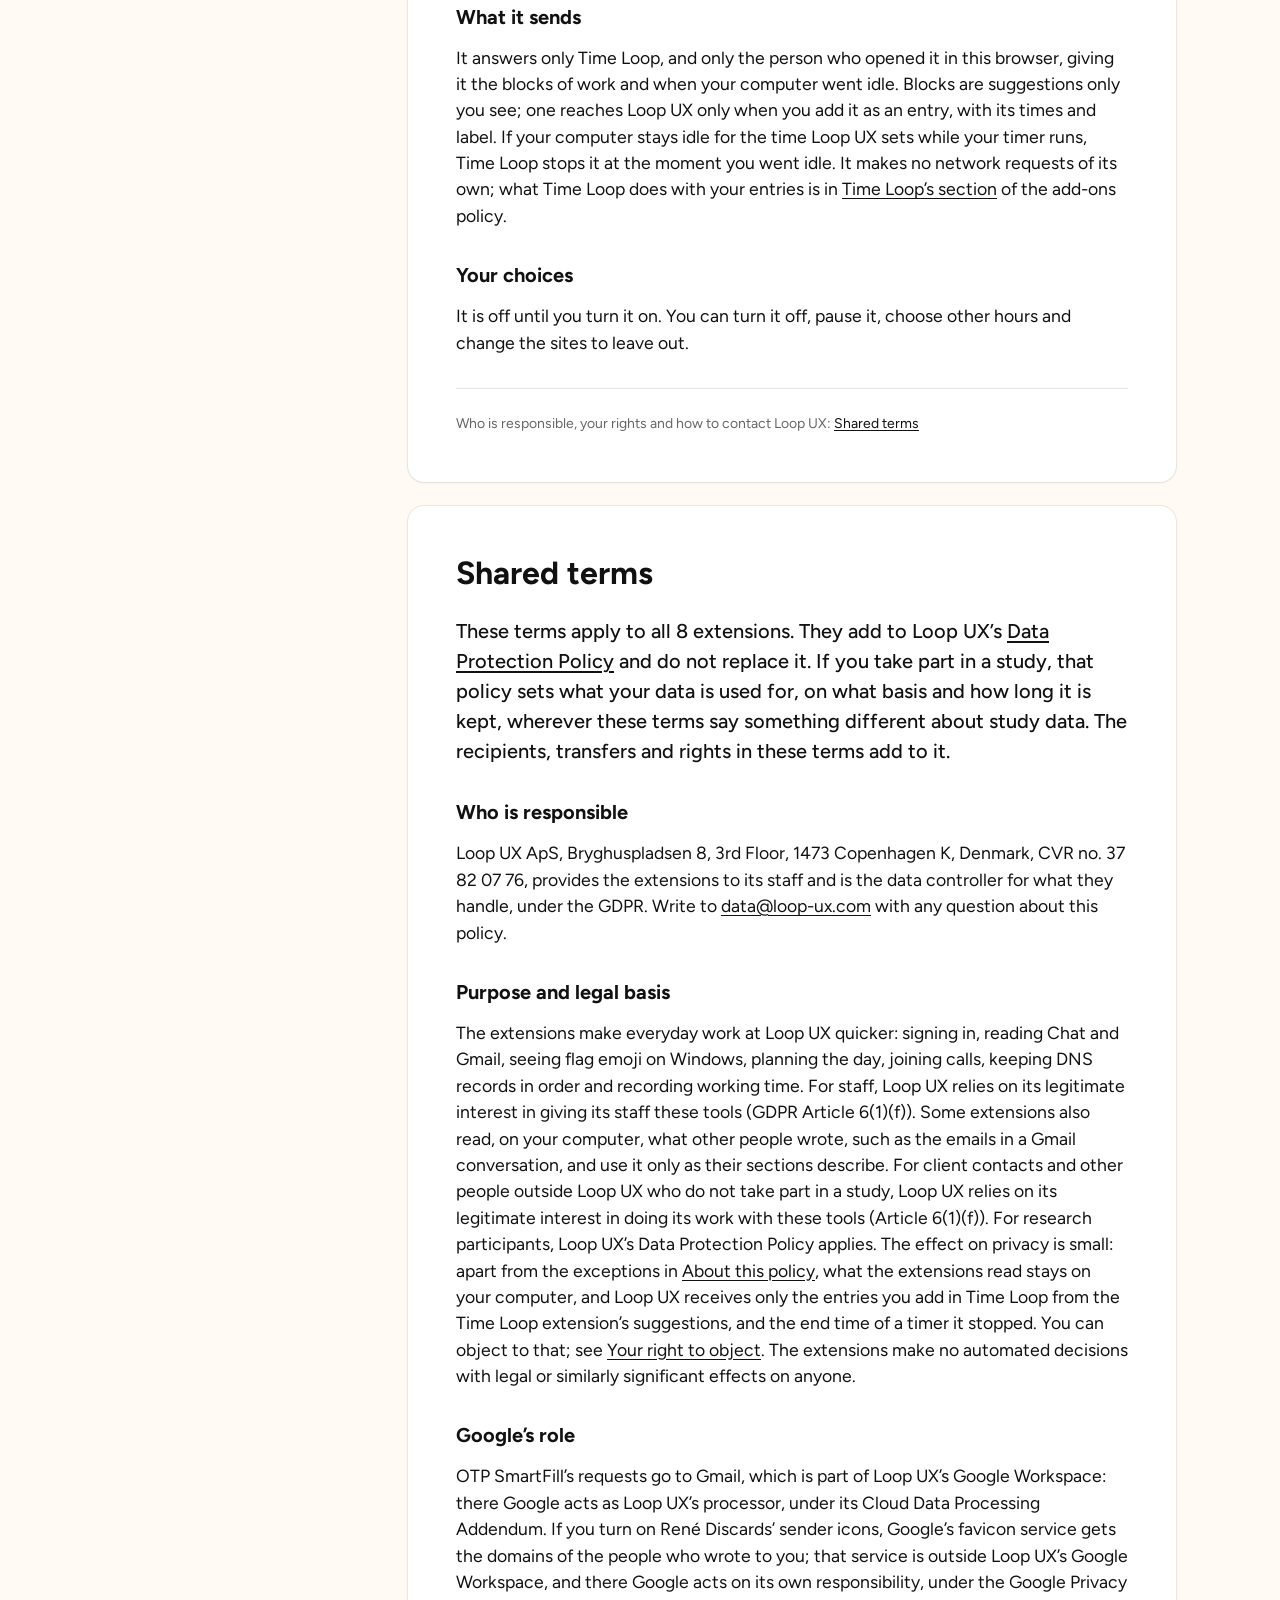
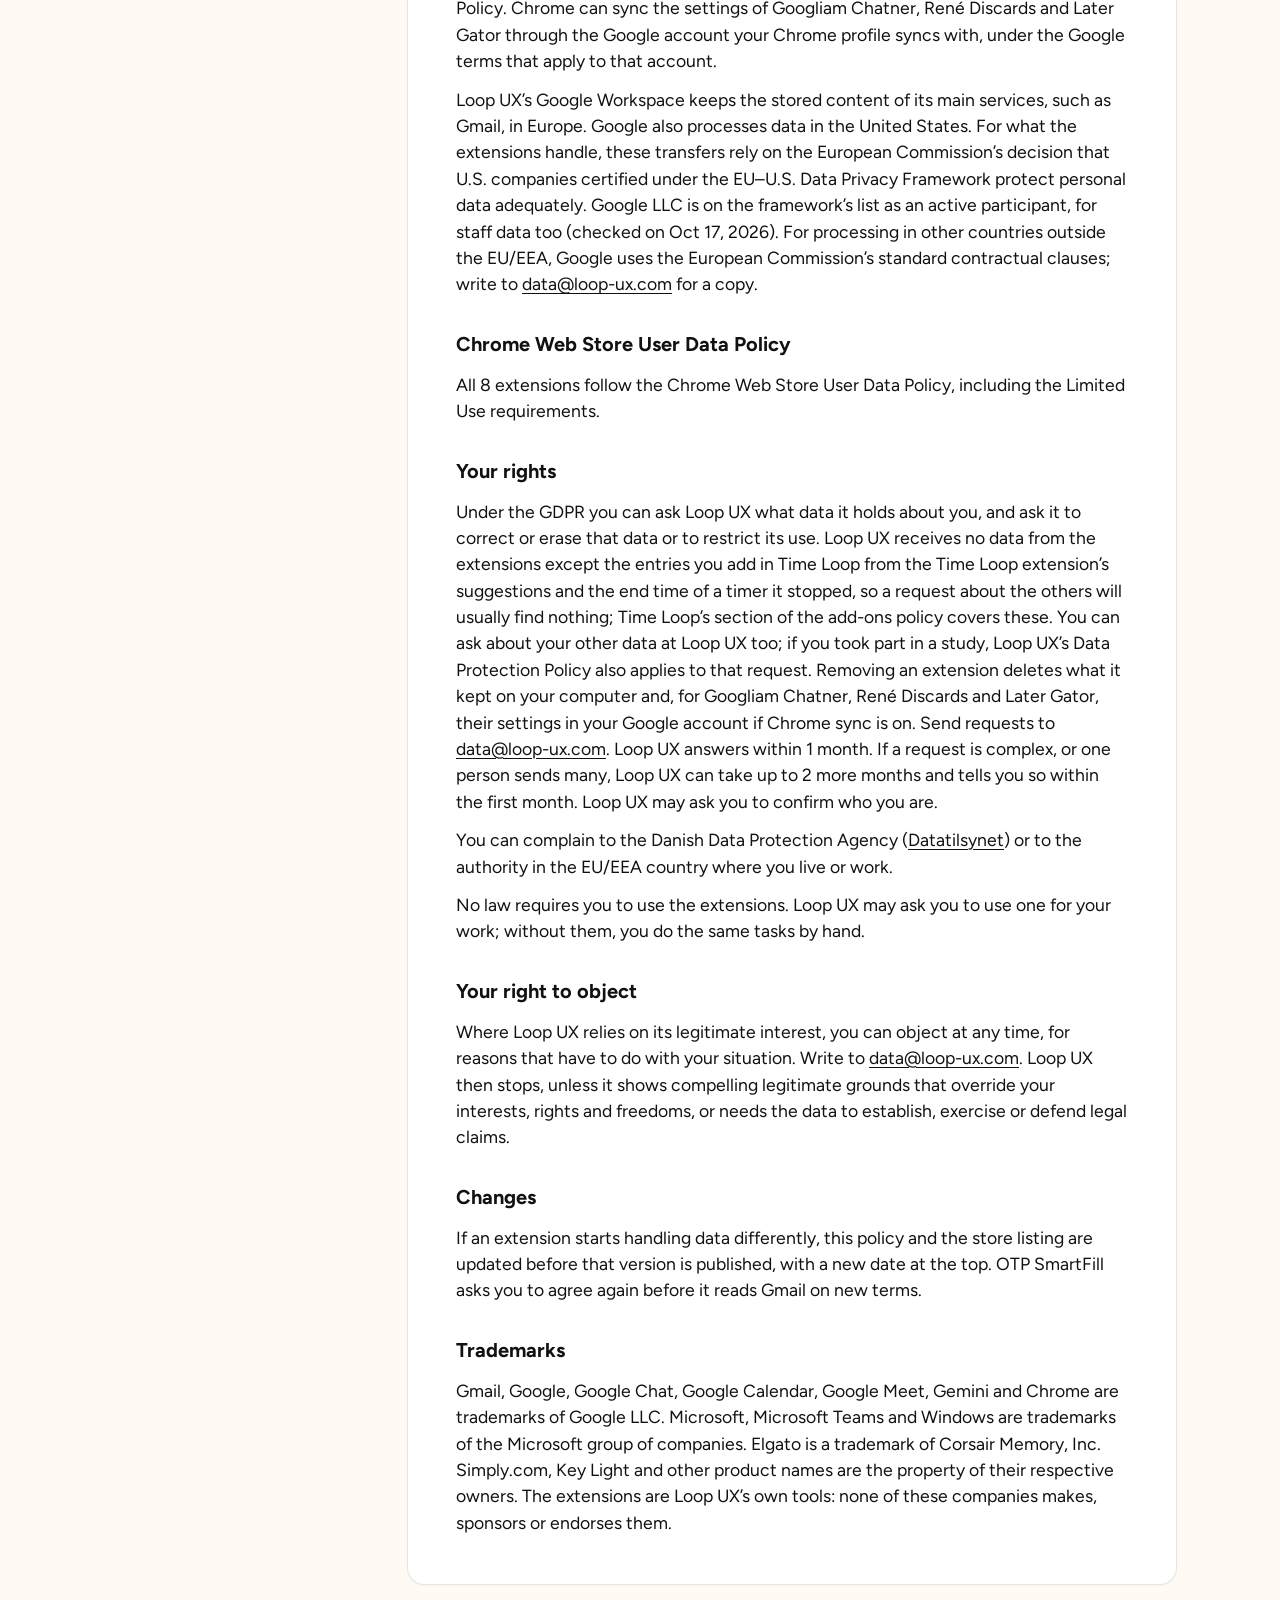
==== commit 3304d66e: "René Discards: sender icons send each sender's domain to Google's favicon service when switched on; " ====
--- a/chrome-extensions/index.html
+++ b/chrome-extensions/index.html
@@ -135,6 +135,7 @@
               <li><a href="#rene-discards-what-it-changes">What it changes</a></li>
               <li><a href="#rene-discards-what-it-keeps">What it keeps</a></li>
               <li><a href="#rene-discards-what-it-sends">What it sends</a></li>
+              <li><a href="#rene-discards-your-choices">Your choices</a></li>
             </ul>
             </div>
           </li>
@@ -174,7 +175,7 @@
           <div class="panel__body">
         <ul>
           <li>Only the Time Loop extension passes anything to Loop UX: blocks of work you add as entries in Time Loop, and the moment your computer went idle, to stop a running timer.</li>
-          <li>What they read stays on your computer, with 3 exceptions: OTP SmartFill’s requests to Gmail; the codes, and who sent them, that it shows on or fills into the page in front; and the blocks of work the Time Loop extension gives Time Loop’s page in your browser. Besides that, Chrome can sync the settings of Googliam Chatner, René Discards and Later Gator. DNS Organizer fills folder names into a DNS record’s comment, which Simply.com stores when you save the record. Call Light sends checks and on or off commands to the IP address you entered for your Key Light.</li>
+          <li>What they read stays on your computer, with 4 exceptions: OTP SmartFill’s requests to Gmail; the codes, and who sent them, that it shows on or fills into the page in front; the blocks of work the Time Loop extension gives Time Loop’s page in your browser; and, if you turn on René Discards’ sender icons, the domains of the people who wrote to you, which Google gets to show their icons. Besides that, Chrome can sync the settings of Googliam Chatner, René Discards and Later Gator. DNS Organizer fills folder names into a DNS record’s comment, which Simply.com stores when you save the record. Call Light sends checks and on or off commands to the IP address you entered for your Key Light.</li>
           <li>They are published privately in the Chrome Web Store, so only accounts in Loop UX’s own Google Workspace can install them. “Staff” on this page means the people with a loop-ux.com account, at Loop UX ApS or at Loop UX Inc.</li>
           <li>This policy covers only the extensions. It adds to Loop UX’s <a href="https://www.loop-ux.com/data-protection-policy">Data Protection Policy</a> and does not replace it. If you take part in a study, the Data Protection Policy is the policy for your data, also when an extension reads it, such as an email you sent to a staff member. Its purposes, legal basis and storage periods apply wherever this page says something different about study data. This page adds what the extensions read, keep and send, who gets the data through them, where it goes and your rights under the GDPR. For staff, and for others who do not take part in a study, this page is the notice for the extensions. The Google Workspace add-ons have <a href="../workspace-add-ons/">their own policy</a>.</li>
         </ul>
@@ -444,11 +445,11 @@
             <img class="panel__icon" src="../assets/icons/rene-discards.png" width="64" height="64" alt="">
             <h2>René Discards</h2>
           </div>
-          <p class="panel__lead">René Discards hides reply clutter in Gmail, such as quoted earlier emails. It reads the open conversation in your browser, keeps none of it and makes no network requests.</p>
-          <dl class="glance">
-            <div class="glance__item">
-              <dt><span class="lx-disc lx-iconcircle" aria-hidden="true"><svg viewBox="0 -960 960 960" xmlns="http://www.w3.org/2000/svg" fill="none" width="1.4rem" height="1.4rem" class="lx-icon" focusable="false" aria-hidden="true"><path fill="currentColor" d="M480-320q75 0 127.5-52.5T660-500q0-75-52.5-127.5T480-680q-75 0-127.5 52.5T300-500q0 75 52.5 127.5T480-320Zm0-72q-45 0-76.5-31.5T372-500q0-45 31.5-76.5T480-608q45 0 76.5 31.5T588-500q0 45-31.5 76.5T480-392Zm0 192q-134 0-244.5-72T61-462q-5-9-7.5-18.5T51-500q0-10 2.5-19.5T61-538q64-118 174.5-190T480-800q134 0 244.5 72T899-538q5 9 7.5 18.5T909-500q0 10-2.5 19.5T899-462q-64 118-174.5 190T480-200Z"></path></svg></span><span>Reads</span></dt>
-              <dd>The open Gmail conversation, in memory.</dd>
+          <p class="panel__lead">René Discards hides reply clutter in Gmail, such as quoted earlier emails, and tidies your inbox list. It reads Gmail in your browser and keeps none of it. Only if you turn on sender icons does it send anything: the domain of each sender, which Google gets to show the icon.</p>
+          <dl class="glance">
+            <div class="glance__item">
+              <dt><span class="lx-disc lx-iconcircle" aria-hidden="true"><svg viewBox="0 -960 960 960" xmlns="http://www.w3.org/2000/svg" fill="none" width="1.4rem" height="1.4rem" class="lx-icon" focusable="false" aria-hidden="true"><path fill="currentColor" d="M480-320q75 0 127.5-52.5T660-500q0-75-52.5-127.5T480-680q-75 0-127.5 52.5T300-500q0 75 52.5 127.5T480-320Zm0-72q-45 0-76.5-31.5T372-500q0-45 31.5-76.5T480-608q45 0 76.5 31.5T588-500q0 45-31.5 76.5T480-392Zm0 192q-134 0-244.5-72T61-462q-5-9-7.5-18.5T51-500q0-10 2.5-19.5T61-538q64-118 174.5-190T480-800q134 0 244.5 72T899-538q5 9 7.5 18.5T909-500q0 10-2.5 19.5T899-462q-64 118-174.5 190T480-200Z"></path></svg></span><span>Reads</span></dt>
+              <dd>The open Gmail conversation and your inbox list, in memory.</dd>
             </div>
             <div class="glance__item">
               <dt><span class="lx-disc lx-iconcircle" aria-hidden="true"><svg viewBox="0 -960 960 960" xmlns="http://www.w3.org/2000/svg" fill="none" width="1.4rem" height="1.4rem" class="lx-icon" focusable="false" aria-hidden="true"><path fill="currentColor" d="M200-120q-33 0-56.5-23.5T120-200v-499q0-14 4.5-27t13.5-24l50-61q11-14 27.5-21.5T250-840h460q18 0 34.5 7.5T772-811l50 61q9 11 13.5 24t4.5 27v499q0 33-23.5 56.5T760-120H200Zm16-600h528l-34-40H250l-34 40Zm264 160q-17 0-28.5 11.5T440-520v128l-36-36q-11-11-28-11t-28 11q-11 11-11 28t11 28l104 104q12 12 28 12t28-12l104-104q11-11 11-28t-11-28q-11-11-28-11t-28 11l-36 36v-128q0-17-11.5-28.5T480-560Z"></path></svg></span><span>Keeps</span></dt>
@@ -456,21 +457,24 @@
             </div>
             <div class="glance__item">
               <dt><span class="lx-disc lx-iconcircle" aria-hidden="true"><svg viewBox="0 -960 960 960" xmlns="http://www.w3.org/2000/svg" fill="none" width="1.4rem" height="1.4rem" class="lx-icon" focusable="false" aria-hidden="true"><path fill="currentColor" d="M176-183q-20 8-38-3.5T120-220v-180l320-80-320-80v-180q0-22 18-33.5t38-3.5l616 260q25 11 25 37t-25 37L176-183Z"></path></svg></span><span>Sends</span></dt>
-              <dd>Nothing.</dd>
+              <dd>Nothing, unless you turn on sender icons: then each sender’s domain, to Google.</dd>
             </div>
           </dl>
           <div class="panel__body">
         <h3 id="rene-discards-what-it-reads">What it reads</h3>
-        <p>While a Gmail conversation is open, it reads each message’s subject and text, including the sender’s name and email address, in memory and only while it decides what to hide.</p>
+        <p>While a Gmail conversation is open, it reads each message’s subject and text, including the sender’s name and email address, in memory and only while it decides what to hide. It reads the names of the labels Gmail shows on your emails, to show nested labels by their own name. With sender icons on, it reads the email addresses of the people in each row of your inbox list, to find the sender’s domain. It reads all of this in memory only.</p>
 
         <h3 id="rene-discards-what-it-changes">What it changes</h3>
-        <p>Only how Gmail looks in your browser, never an email or a draft.</p>
+        <p>Only how Gmail looks in your browser, never an email or a draft: it hides parts of emails, shows a nested label such as “Team/Design” as “Design”, and, with sender icons on, adds each sender’s domain and site icon to the rows of your inbox list.</p>
 
         <h3 id="rene-discards-what-it-keeps">What it keeps</h3>
         <p>Only its switch settings, which Chrome can sync through your Google account, until you change them or remove the extension.</p>
 
         <h3 id="rene-discards-what-it-sends">What it sends</h3>
-        <p>Nothing. It makes no network requests and has no analytics or tracking.</p>
+        <p>Nothing, unless you turn on sender icons, which stay off until you do. With them on, Google’s favicon service gets the domain of each sender in your inbox list, such as example.com, never the full address or anything else from the email, so it can return that site’s icon. Your browser sends your Google cookies with these requests, so Google can link the domains to your Google account. That service is not part of Loop UX’s Google Workspace: Google handles the domains on its own responsibility, under the <a href="https://policies.google.com/privacy">Google Privacy Policy</a>. Nothing goes to Loop UX or anyone else, and the extension has no analytics or tracking.</p>
+
+        <h3 id="rene-discards-your-choices">Your choices</h3>
+        <p>Sender icons are off until you switch on “Sender icons” in the extension’s menu, and switching it off stops the requests to Google. The main switch pauses everything the extension does.</p>
       
       
           </div>
@@ -528,8 +532,8 @@
         <p>The extensions make everyday work at Loop UX quicker: signing in, reading Chat and Gmail, seeing flag emoji on Windows, planning the day, joining calls, keeping DNS records in order and recording working time. For staff, Loop UX relies on its legitimate interest in giving its staff these tools (GDPR Article 6(1)(f)). Some extensions also read, on your computer, what other people wrote, such as the emails in a Gmail conversation, and use it only as their sections describe. For client contacts and other people outside Loop UX who do not take part in a study, Loop UX relies on its legitimate interest in doing its work with these tools (Article 6(1)(f)). For research participants, Loop UX’s Data Protection Policy applies. The effect on privacy is small: apart from the exceptions in <a href="#overview">About this policy</a>, what the extensions read stays on your computer, and Loop UX receives only the entries you add in Time Loop from the Time Loop extension’s suggestions, and the end time of a timer it stopped. You can object to that; see <a href="#shared-terms-your-right-to-object">Your right to object</a>. The extensions make no automated decisions with legal or similarly significant effects on anyone.</p>
 
         <h3 id="shared-terms-googles-role">Google’s role</h3>
-        <p>OTP SmartFill’s requests go to Gmail, which is part of Loop UX’s Google Workspace: there Google acts as Loop UX’s processor, under its Cloud Data Processing Addendum. Chrome can sync the settings of Googliam Chatner, René Discards and Later Gator through the Google account your Chrome profile syncs with, under the Google terms that apply to that account.</p>
-        <p>Loop UX’s Google Workspace keeps the stored content of its main services, such as Gmail, in Europe. Google also processes data in the United States. For what the extensions handle, these transfers rely on the European Commission’s decision that U.S. companies certified under the EU–U.S. Data Privacy Framework protect personal data adequately. Google LLC is on the framework’s list as an active participant, for staff data too (checked on Oct 12, 2026). For processing in other countries outside the EU/EEA, Google uses the European Commission’s standard contractual clauses; write to <a href="mailto:data@loop-ux.com">data@loop-ux.com</a> for a copy.</p>
+        <p>OTP SmartFill’s requests go to Gmail, which is part of Loop UX’s Google Workspace: there Google acts as Loop UX’s processor, under its Cloud Data Processing Addendum. If you turn on René Discards’ sender icons, Google’s favicon service gets the domains of the people who wrote to you; that service is outside Loop UX’s Google Workspace, and there Google acts on its own responsibility, under the Google Privacy Policy. Chrome can sync the settings of Googliam Chatner, René Discards and Later Gator through the Google account your Chrome profile syncs with, under the Google terms that apply to that account.</p>
+        <p>Loop UX’s Google Workspace keeps the stored content of its main services, such as Gmail, in Europe. Google also processes data in the United States. For what the extensions handle, these transfers rely on the European Commission’s decision that U.S. companies certified under the EU–U.S. Data Privacy Framework protect personal data adequately. Google LLC is on the framework’s list as an active participant, for staff data too (checked on Oct 17, 2026). For processing in other countries outside the EU/EEA, Google uses the European Commission’s standard contractual clauses; write to <a href="mailto:data@loop-ux.com">data@loop-ux.com</a> for a copy.</p>
 
         <h3 id="shared-terms-chrome-web-store-user-data-policy">Chrome Web Store User Data Policy</h3>
         <p>All 8 extensions follow the Chrome Web Store User Data Policy, including the Limited Use requirements.</p>
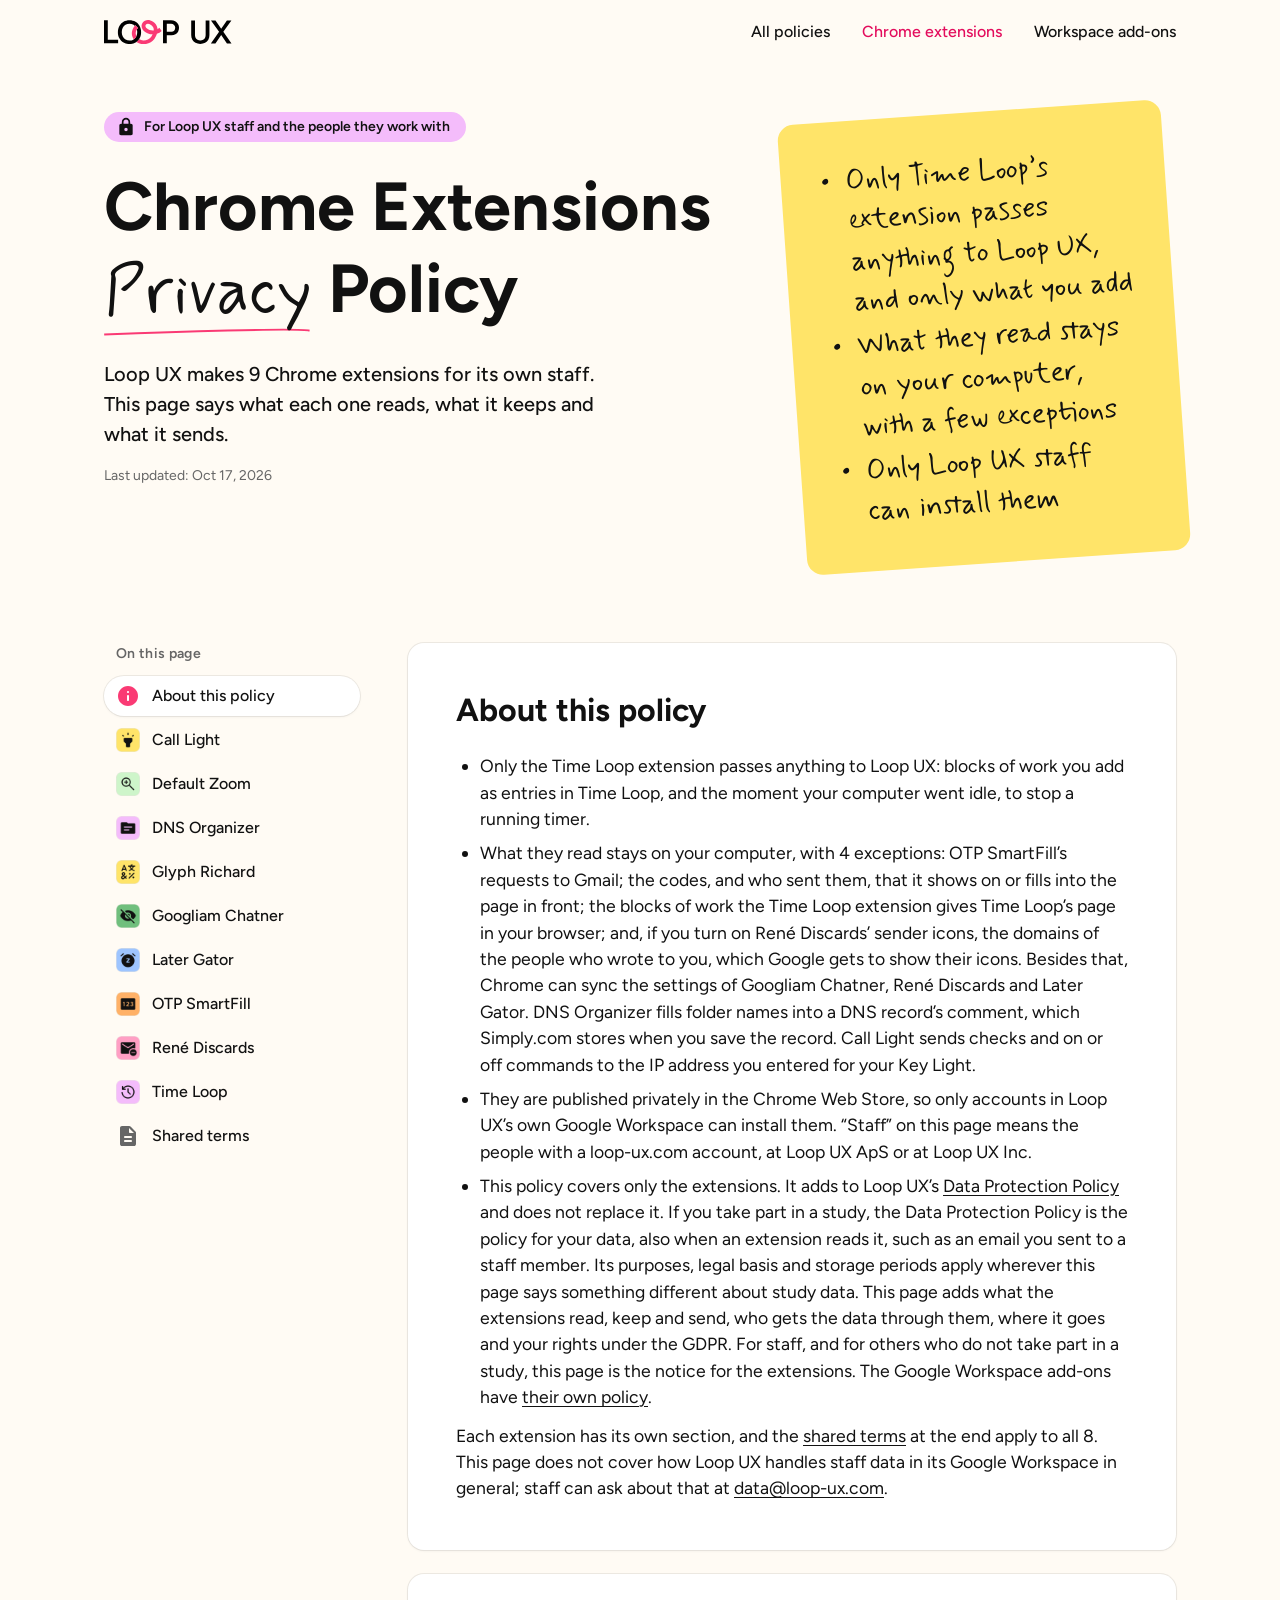
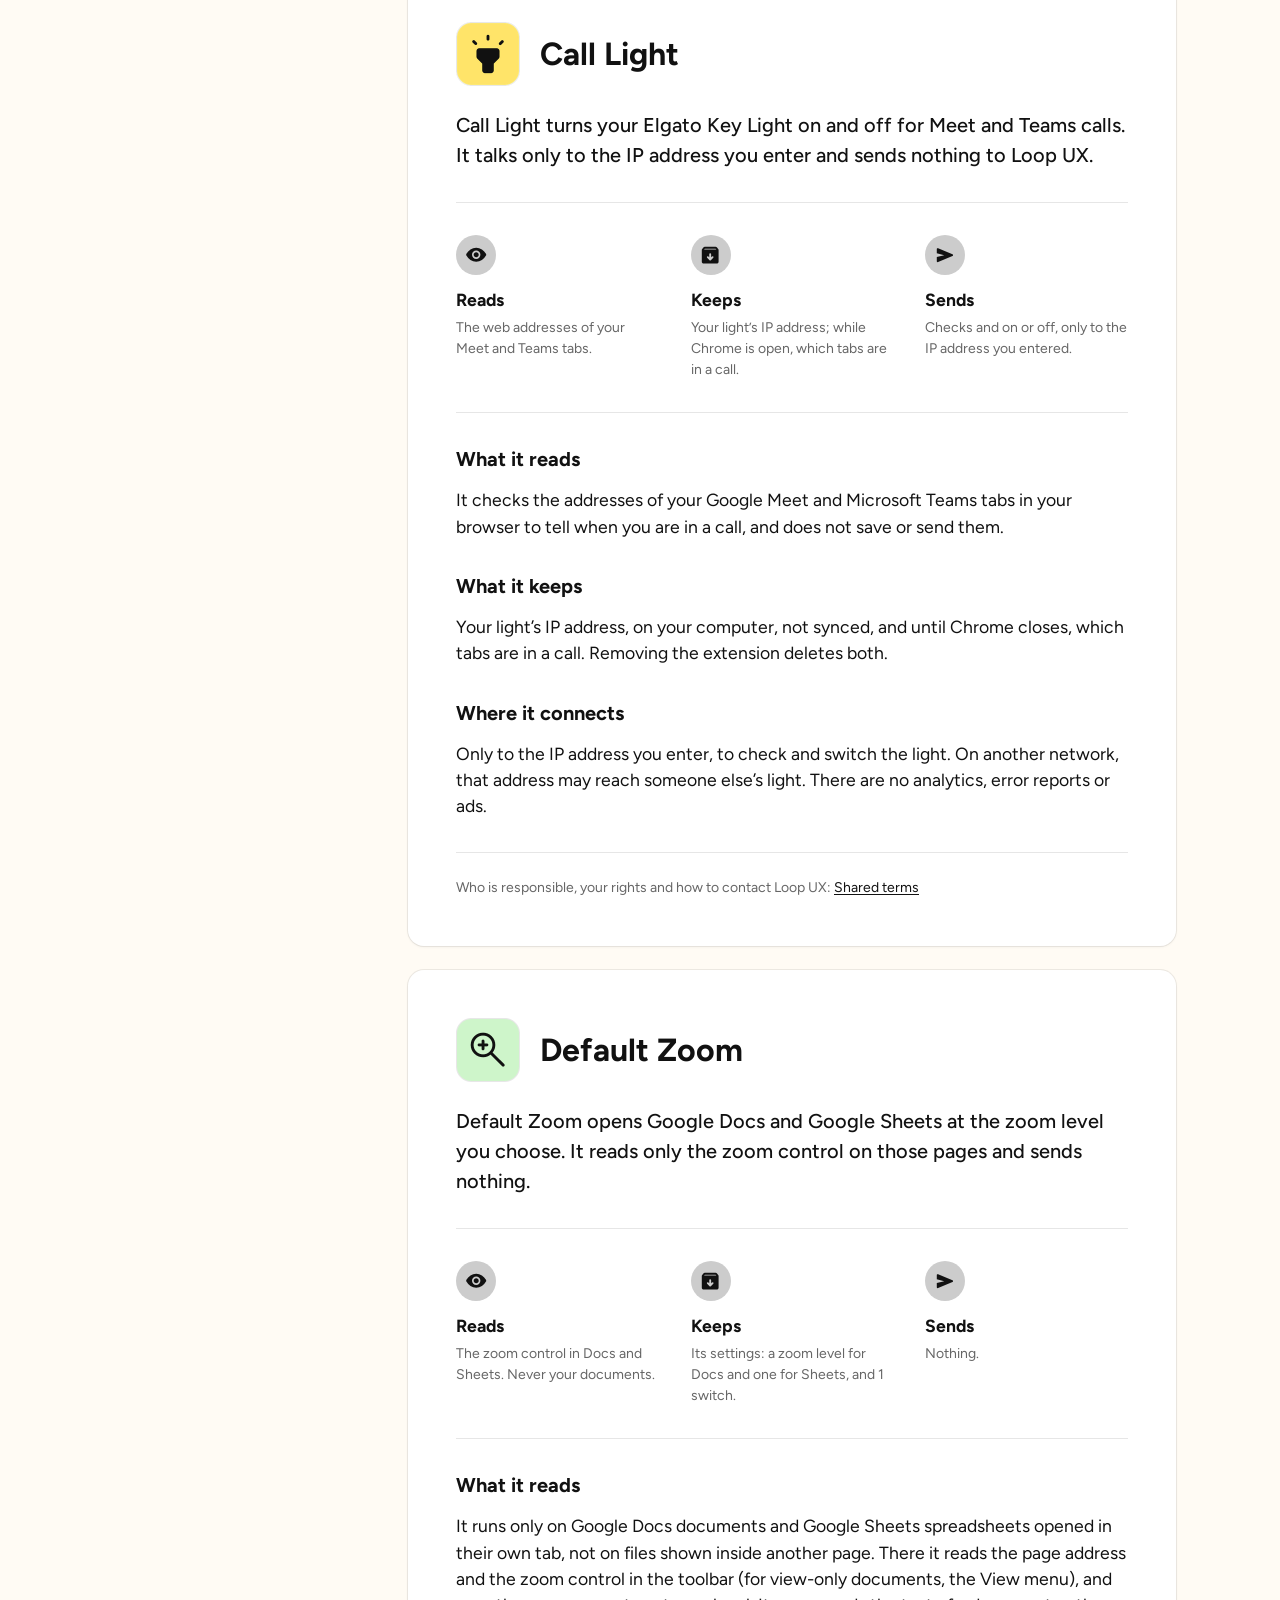
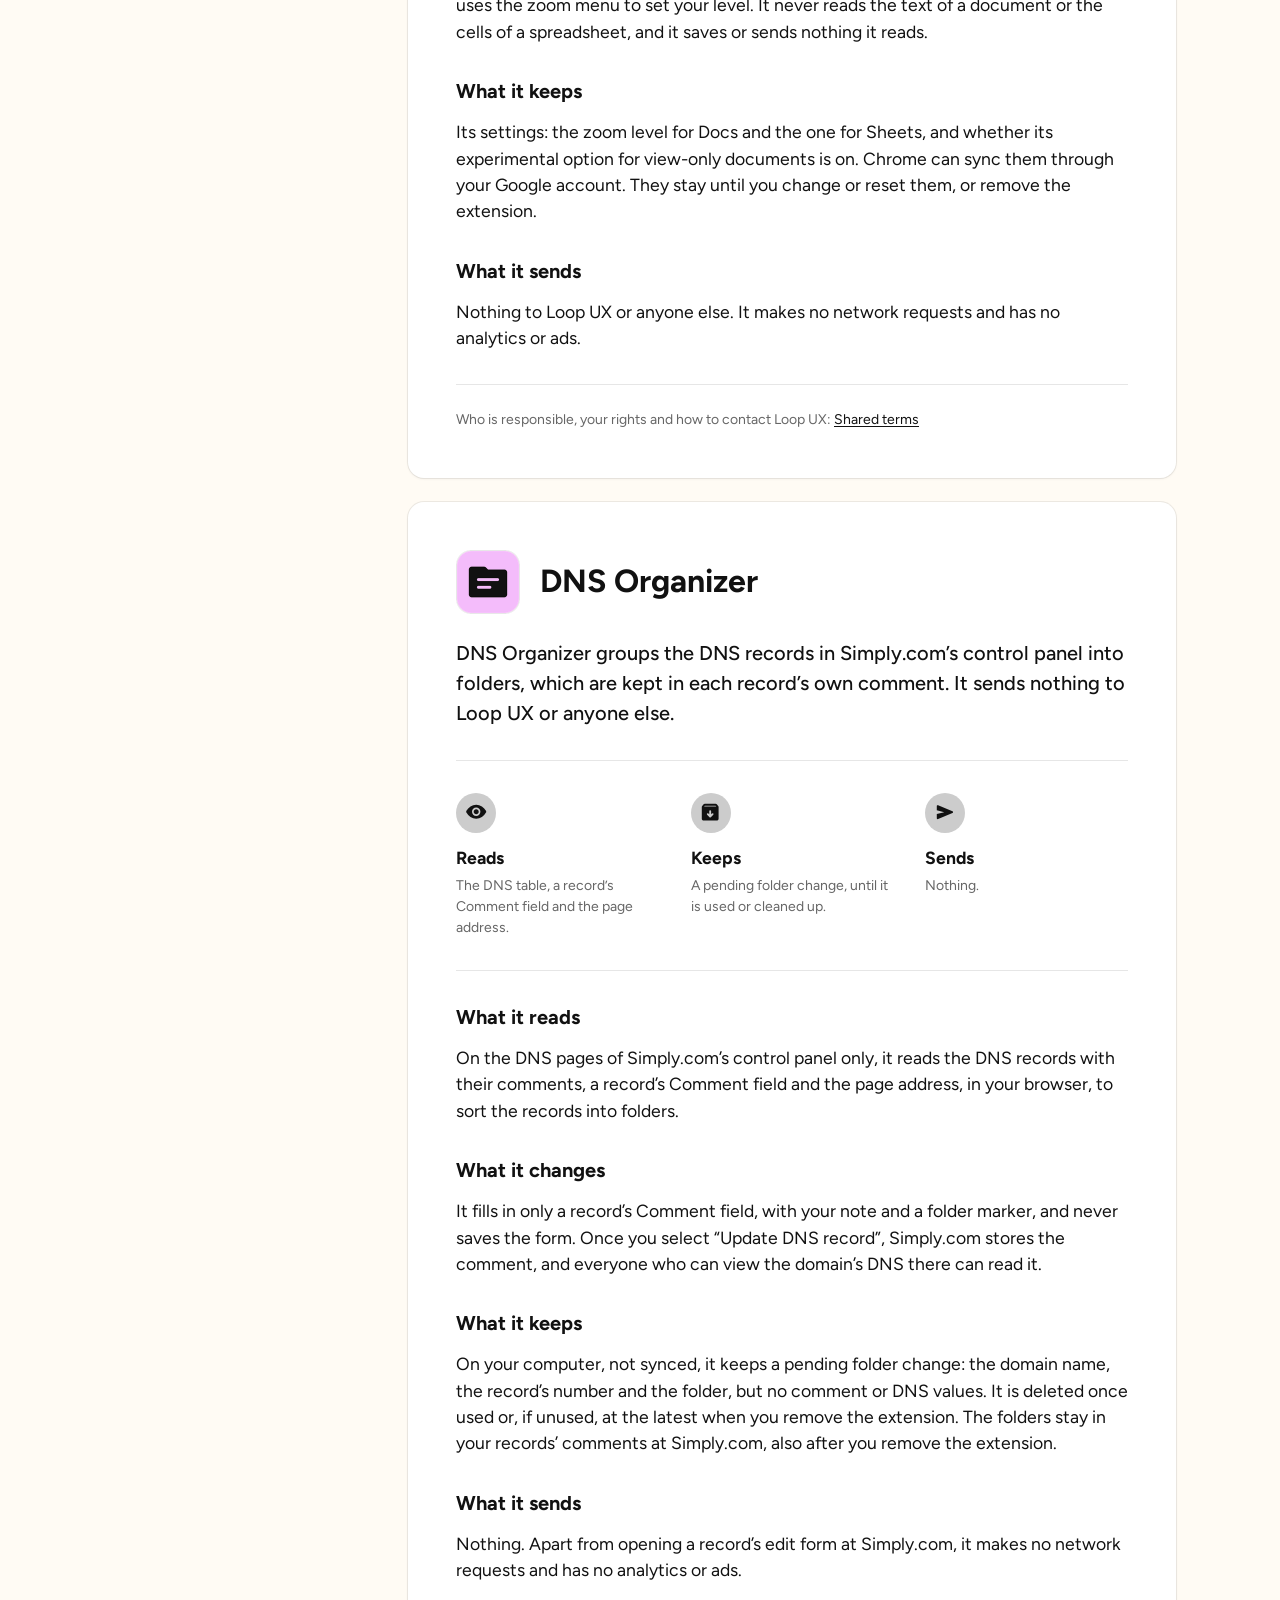
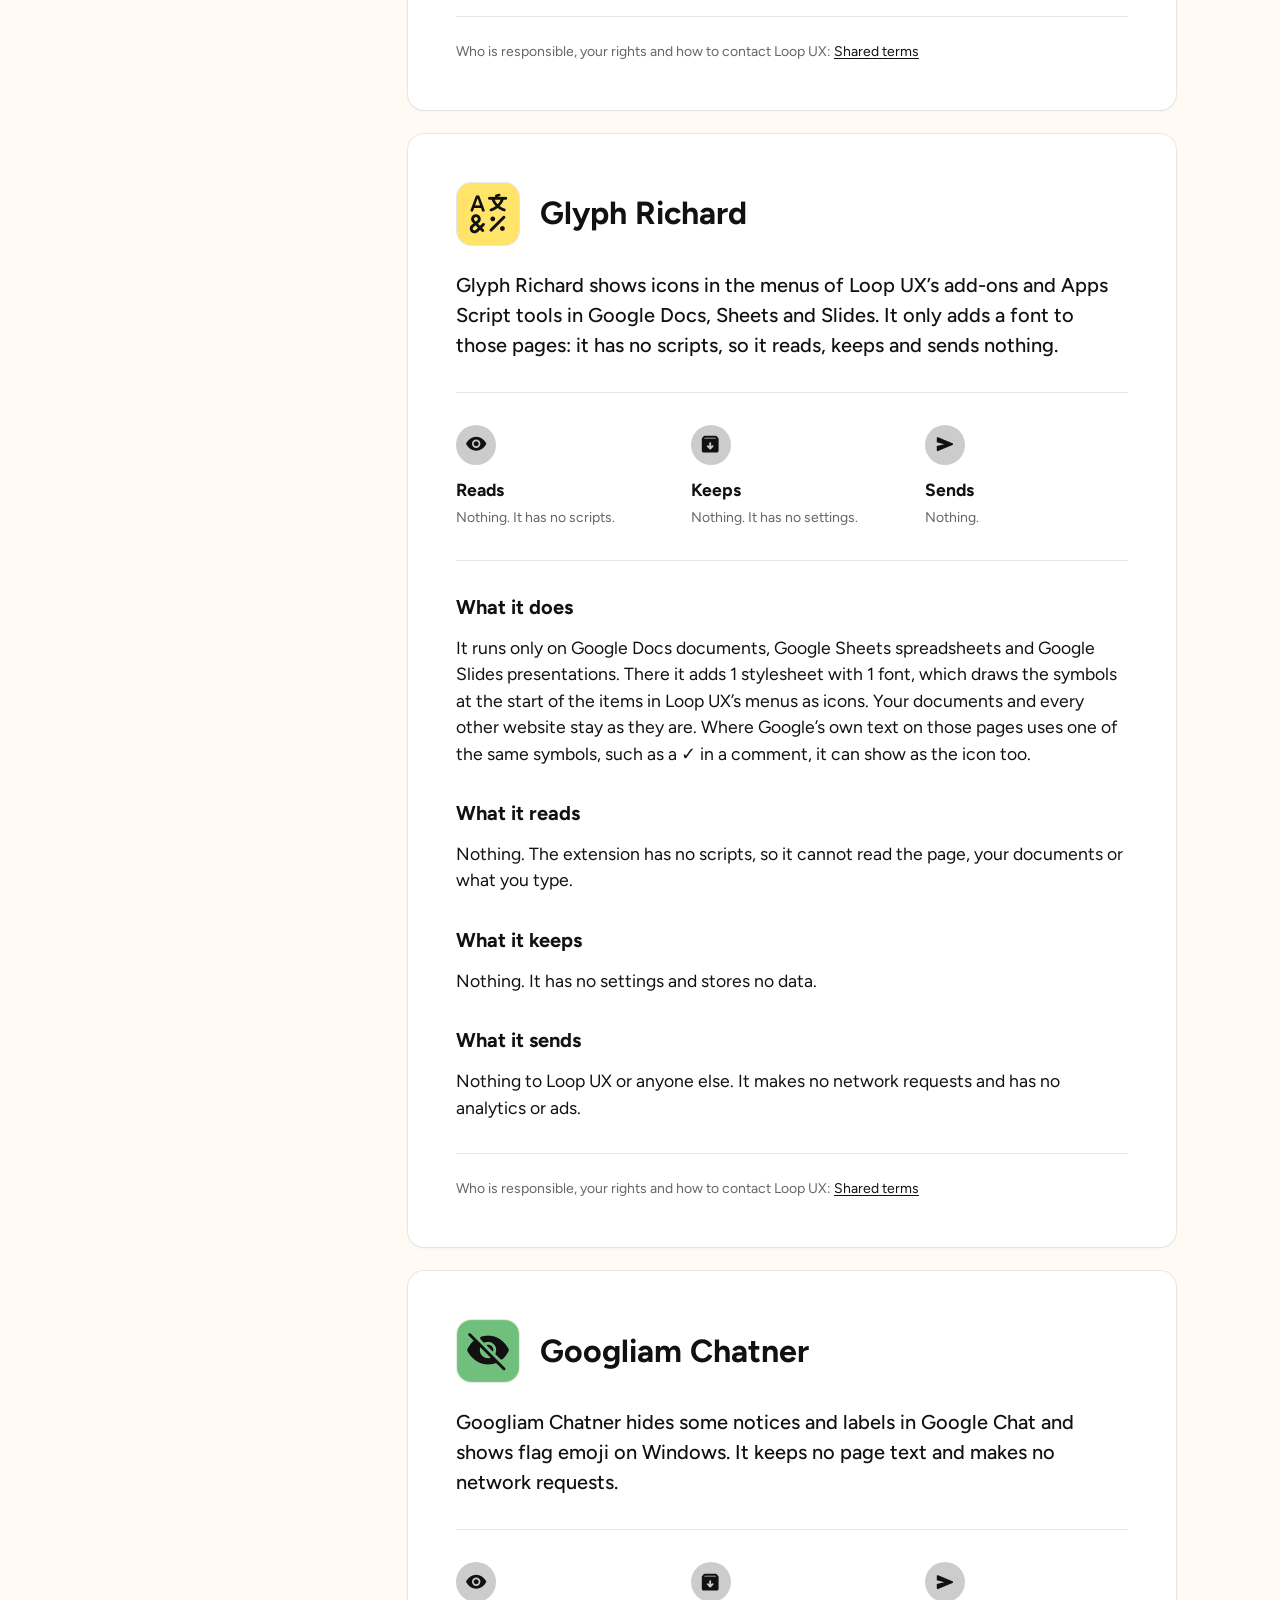
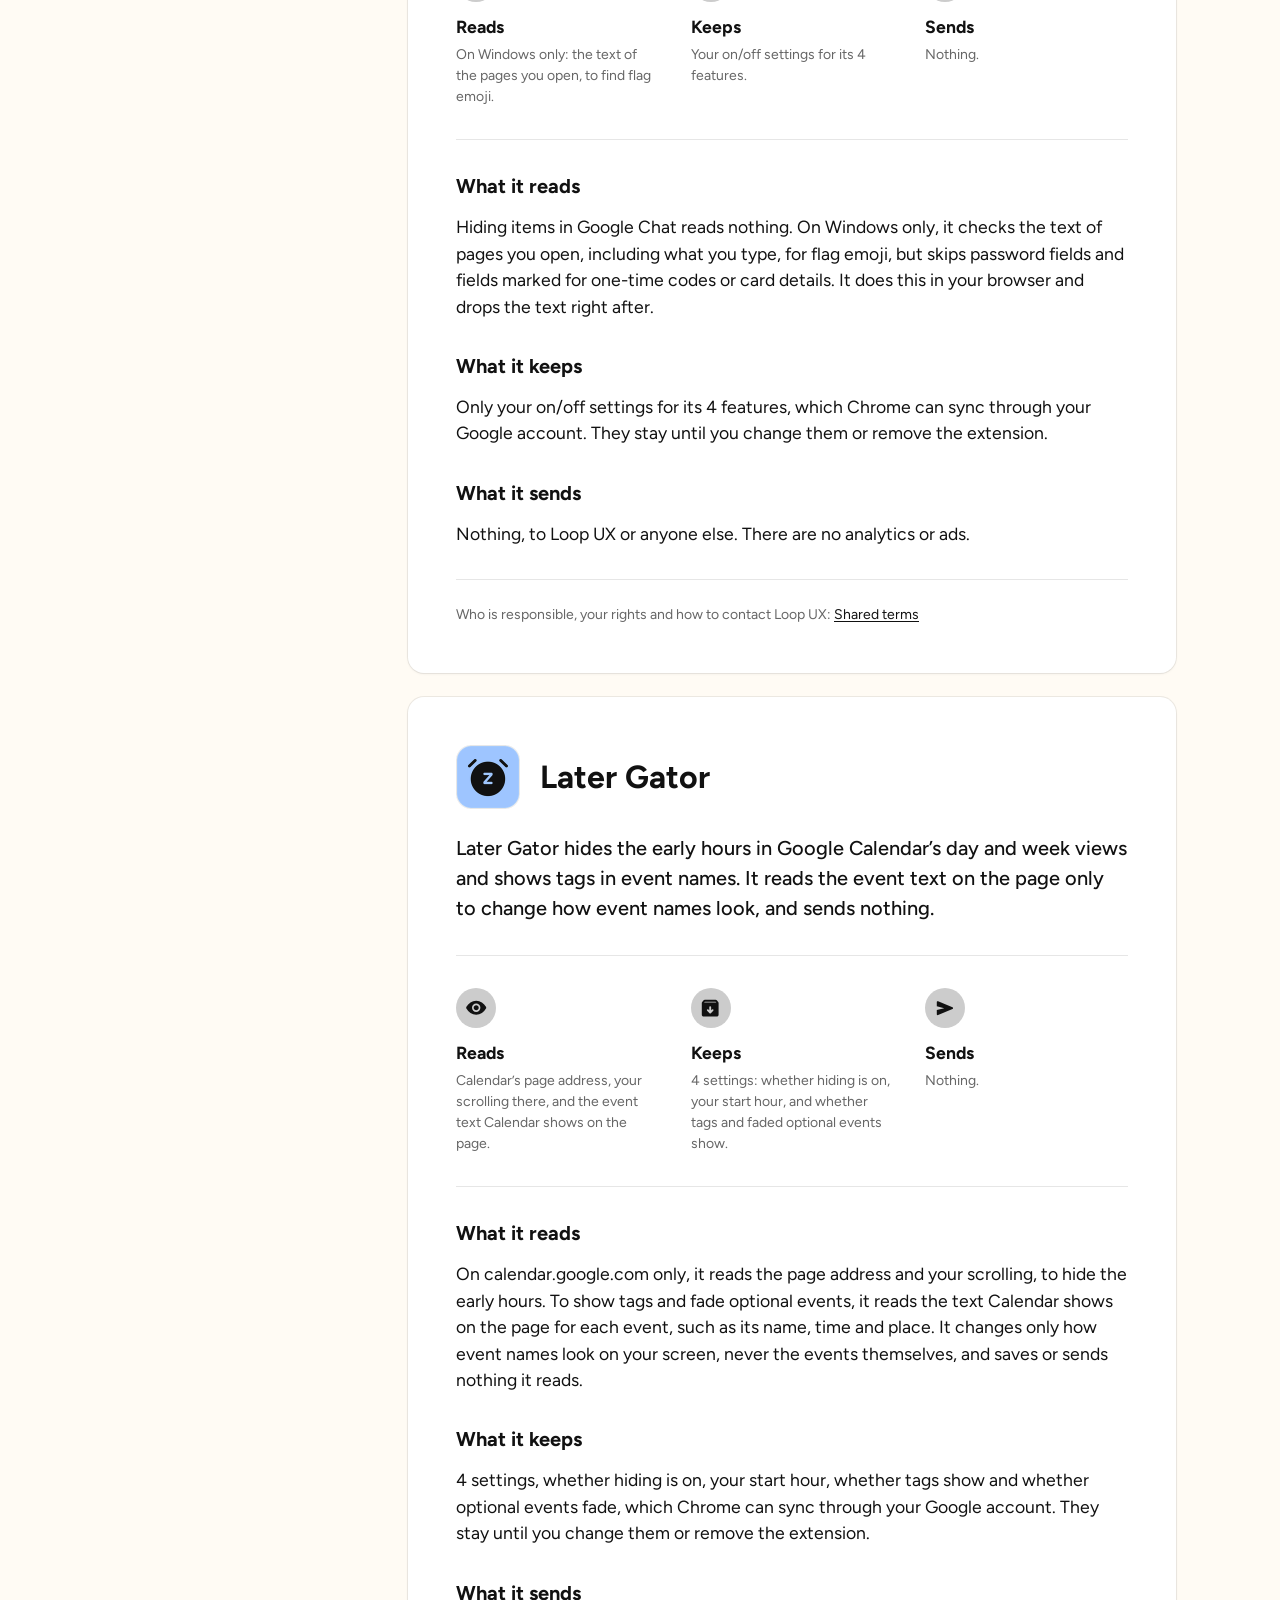
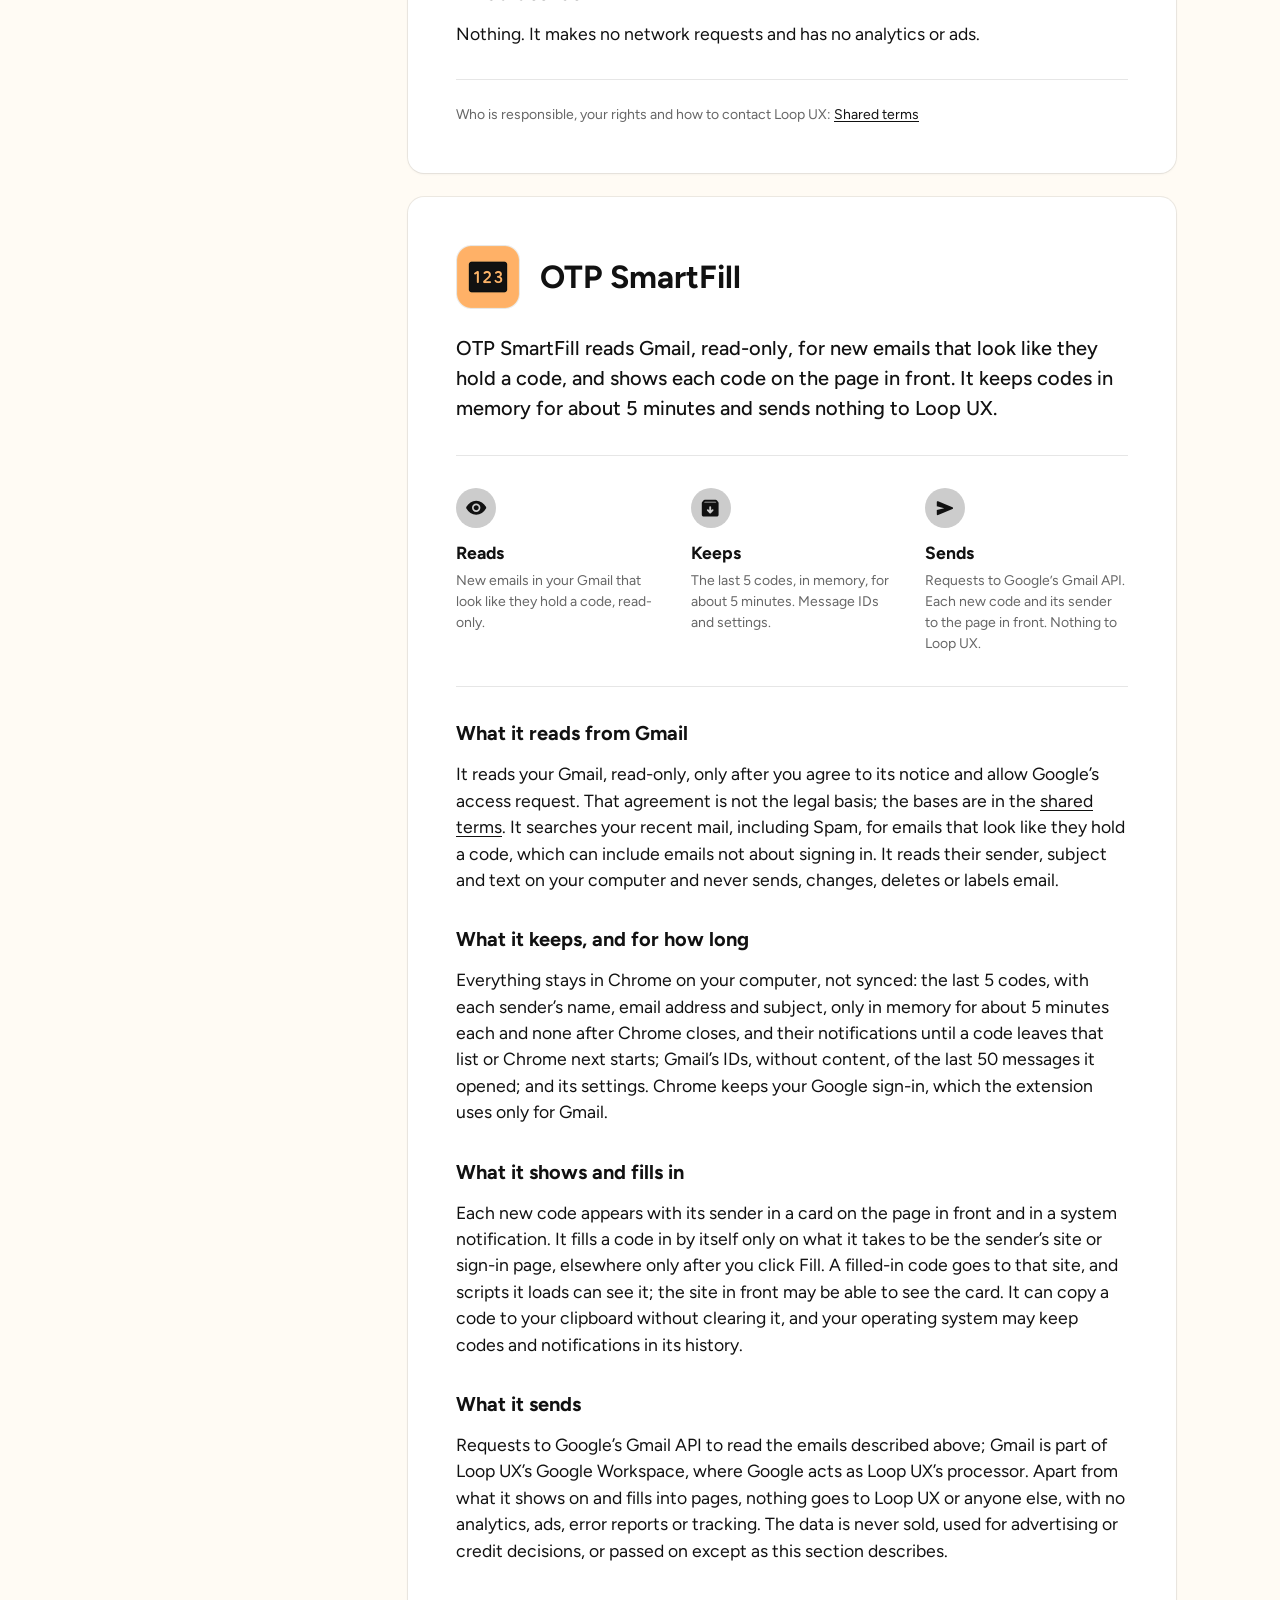
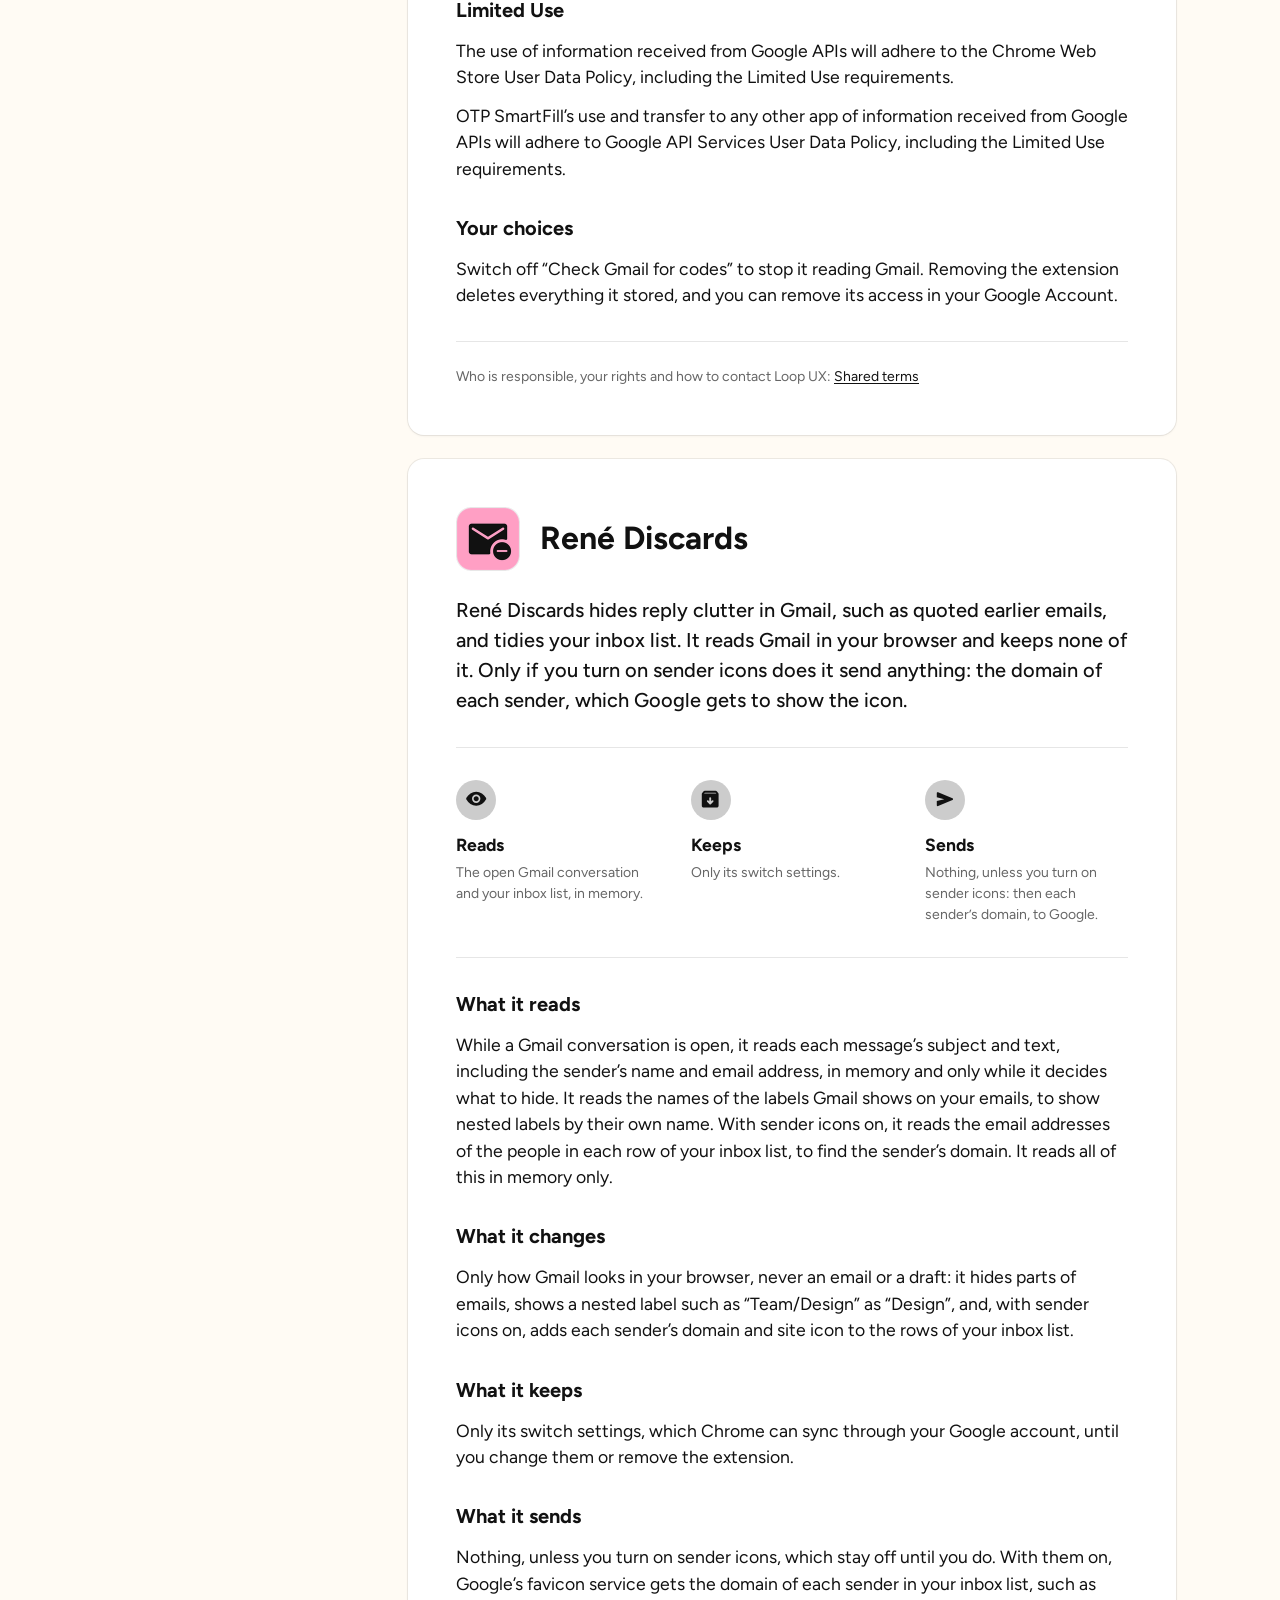
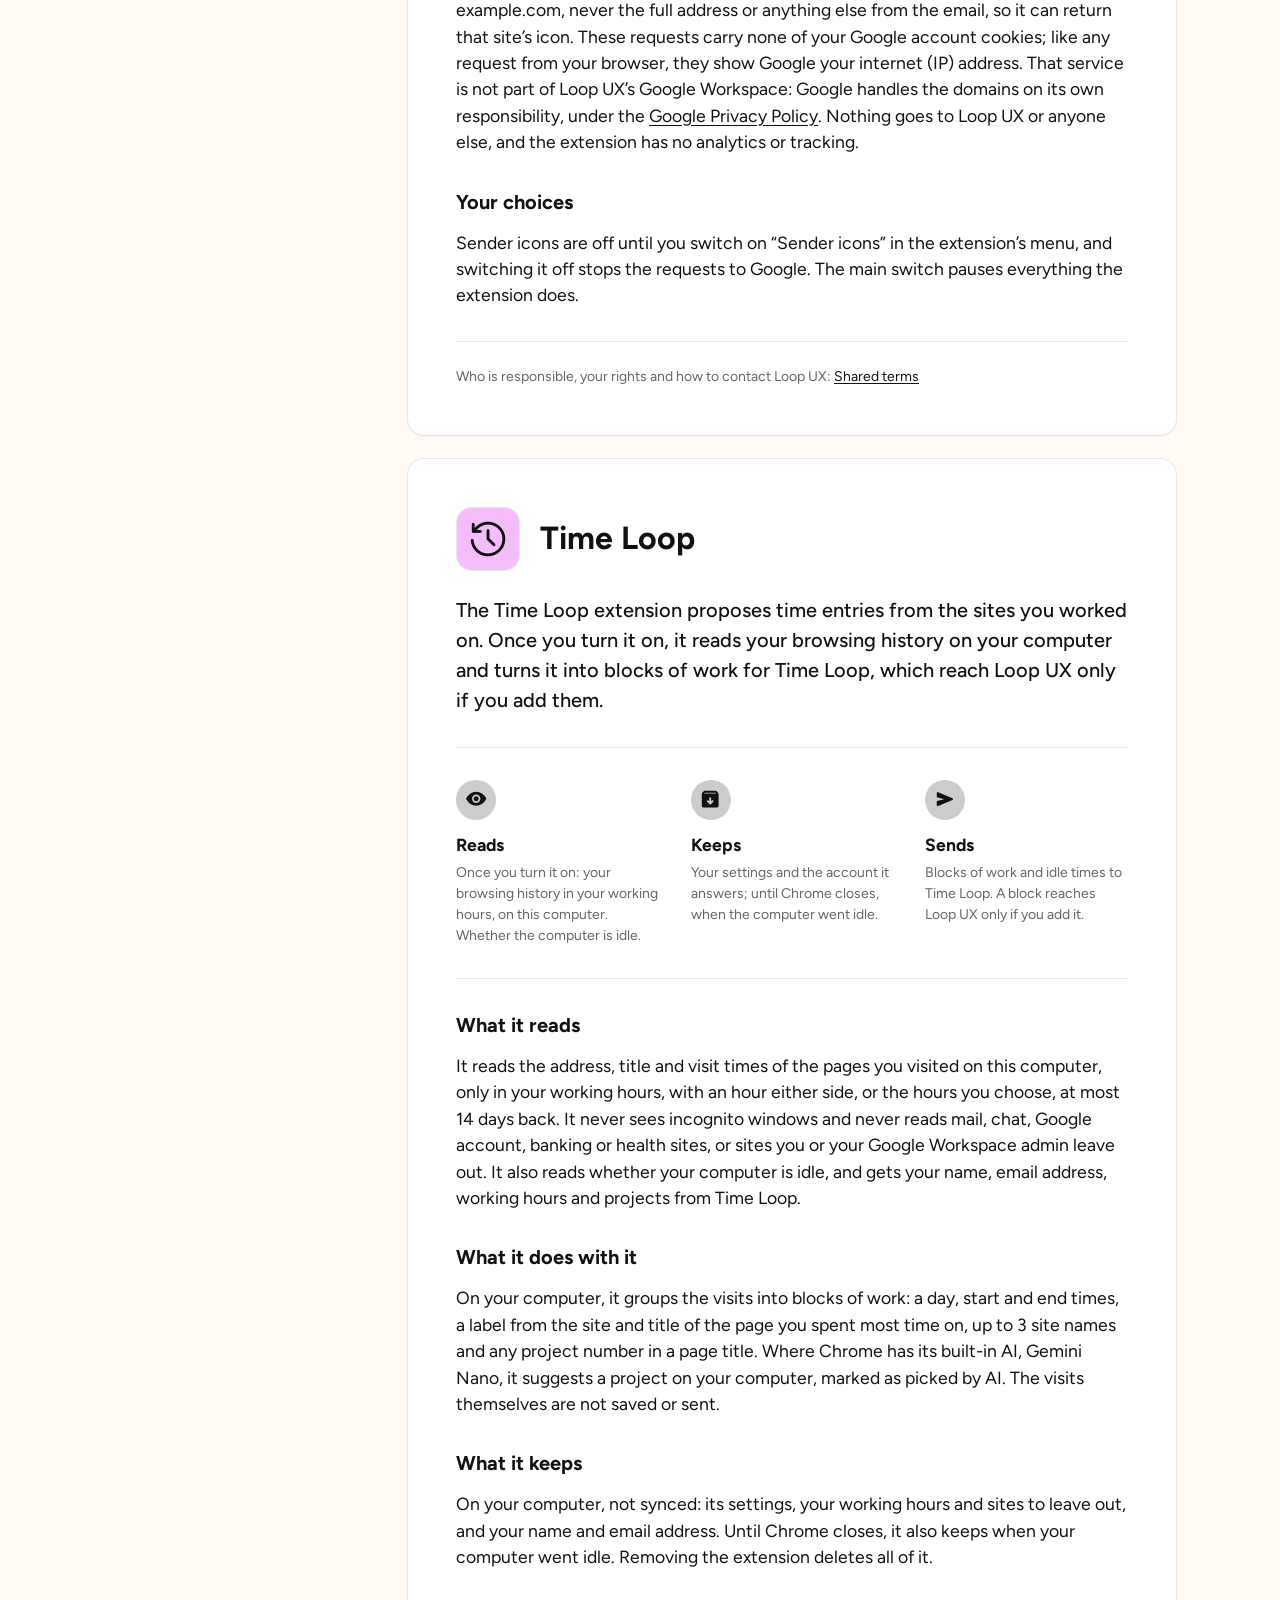
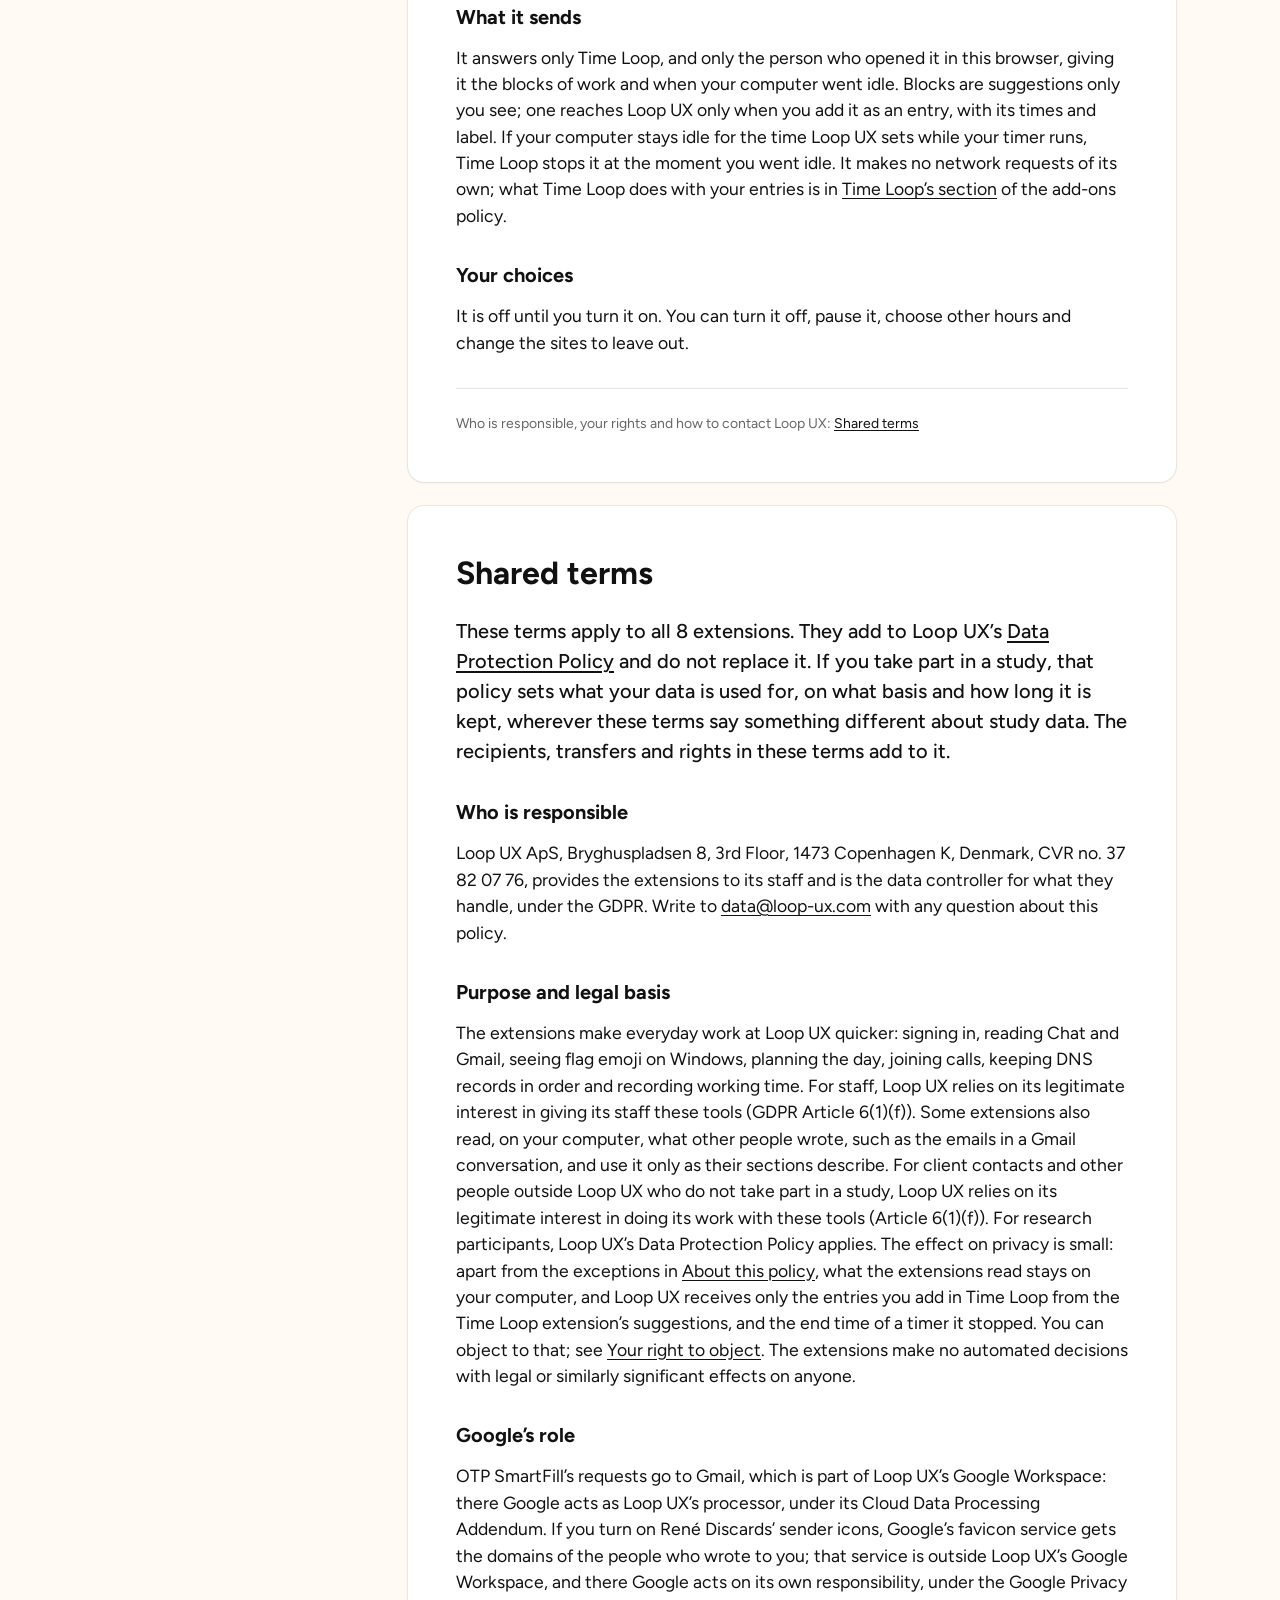
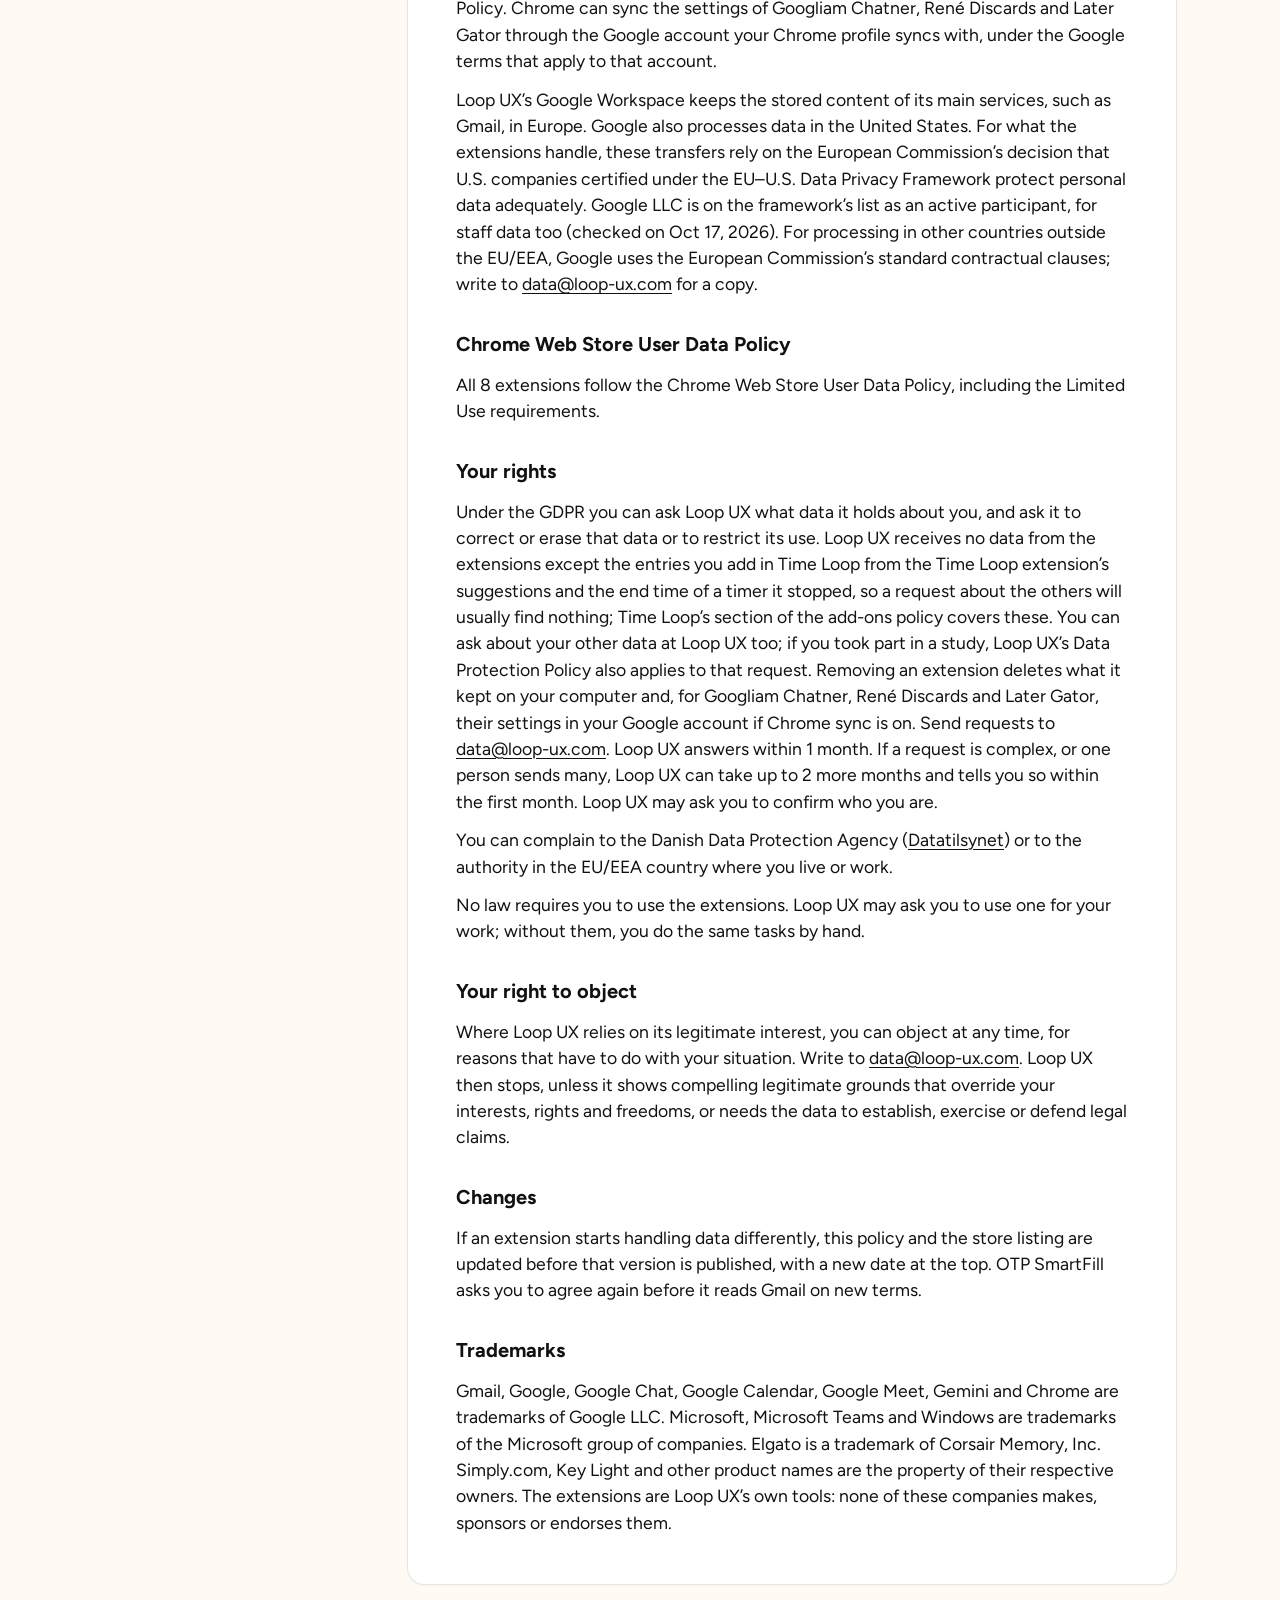
==== commit 58457d9b: "René Discards: sender icon requests carry no Google account cookies (from version 26.10.17.1) Co-Aut" ====
--- a/chrome-extensions/index.html
+++ b/chrome-extensions/index.html
@@ -471,7 +471,7 @@
         <p>Only its switch settings, which Chrome can sync through your Google account, until you change them or remove the extension.</p>
 
         <h3 id="rene-discards-what-it-sends">What it sends</h3>
-        <p>Nothing, unless you turn on sender icons, which stay off until you do. With them on, Google’s favicon service gets the domain of each sender in your inbox list, such as example.com, never the full address or anything else from the email, so it can return that site’s icon. Your browser sends your Google cookies with these requests, so Google can link the domains to your Google account. That service is not part of Loop UX’s Google Workspace: Google handles the domains on its own responsibility, under the <a href="https://policies.google.com/privacy">Google Privacy Policy</a>. Nothing goes to Loop UX or anyone else, and the extension has no analytics or tracking.</p>
+        <p>Nothing, unless you turn on sender icons, which stay off until you do. With them on, Google’s favicon service gets the domain of each sender in your inbox list, such as example.com, never the full address or anything else from the email, so it can return that site’s icon. These requests carry none of your Google account cookies; like any request from your browser, they show Google your internet (IP) address. That service is not part of Loop UX’s Google Workspace: Google handles the domains on its own responsibility, under the <a href="https://policies.google.com/privacy">Google Privacy Policy</a>. Nothing goes to Loop UX or anyone else, and the extension has no analytics or tracking.</p>
 
         <h3 id="rene-discards-your-choices">Your choices</h3>
         <p>Sender icons are off until you switch on “Sender icons” in the extension’s menu, and switching it off stops the requests to Google. The main switch pauses everything the extension does.</p>
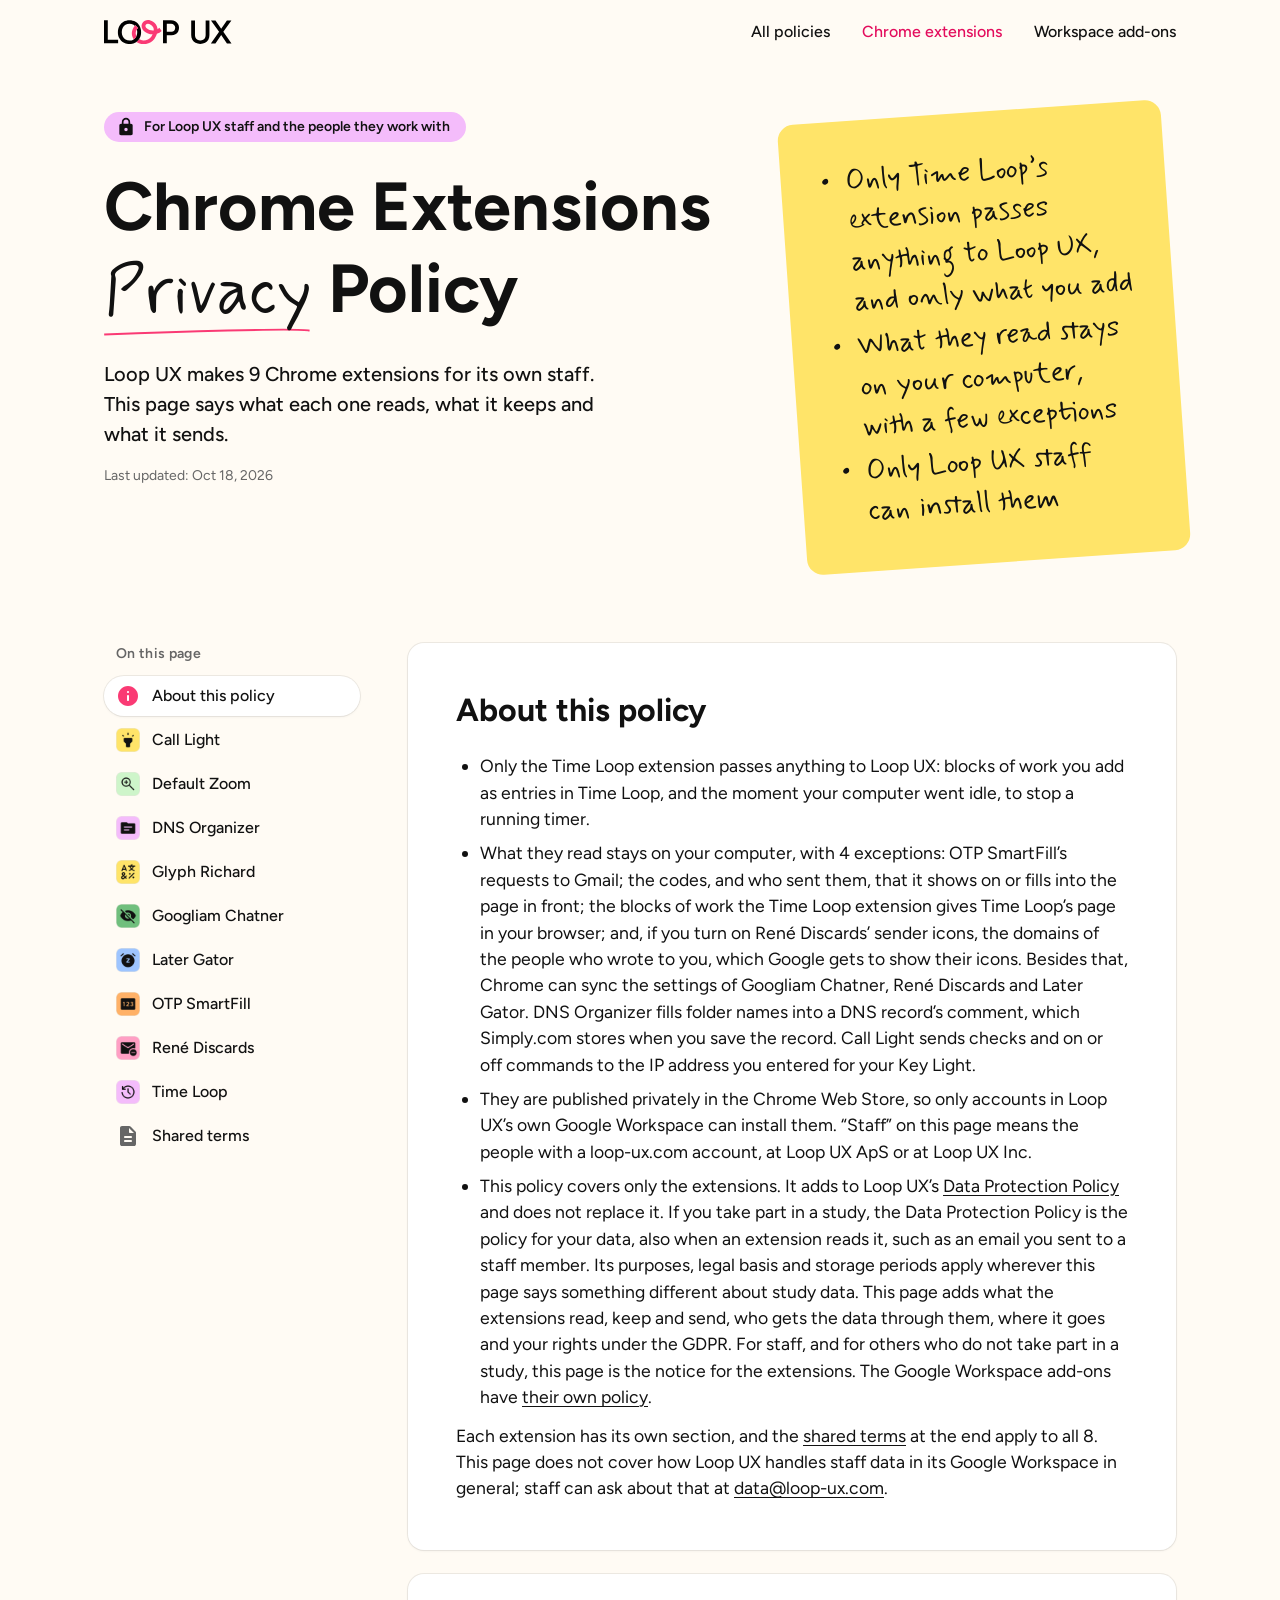
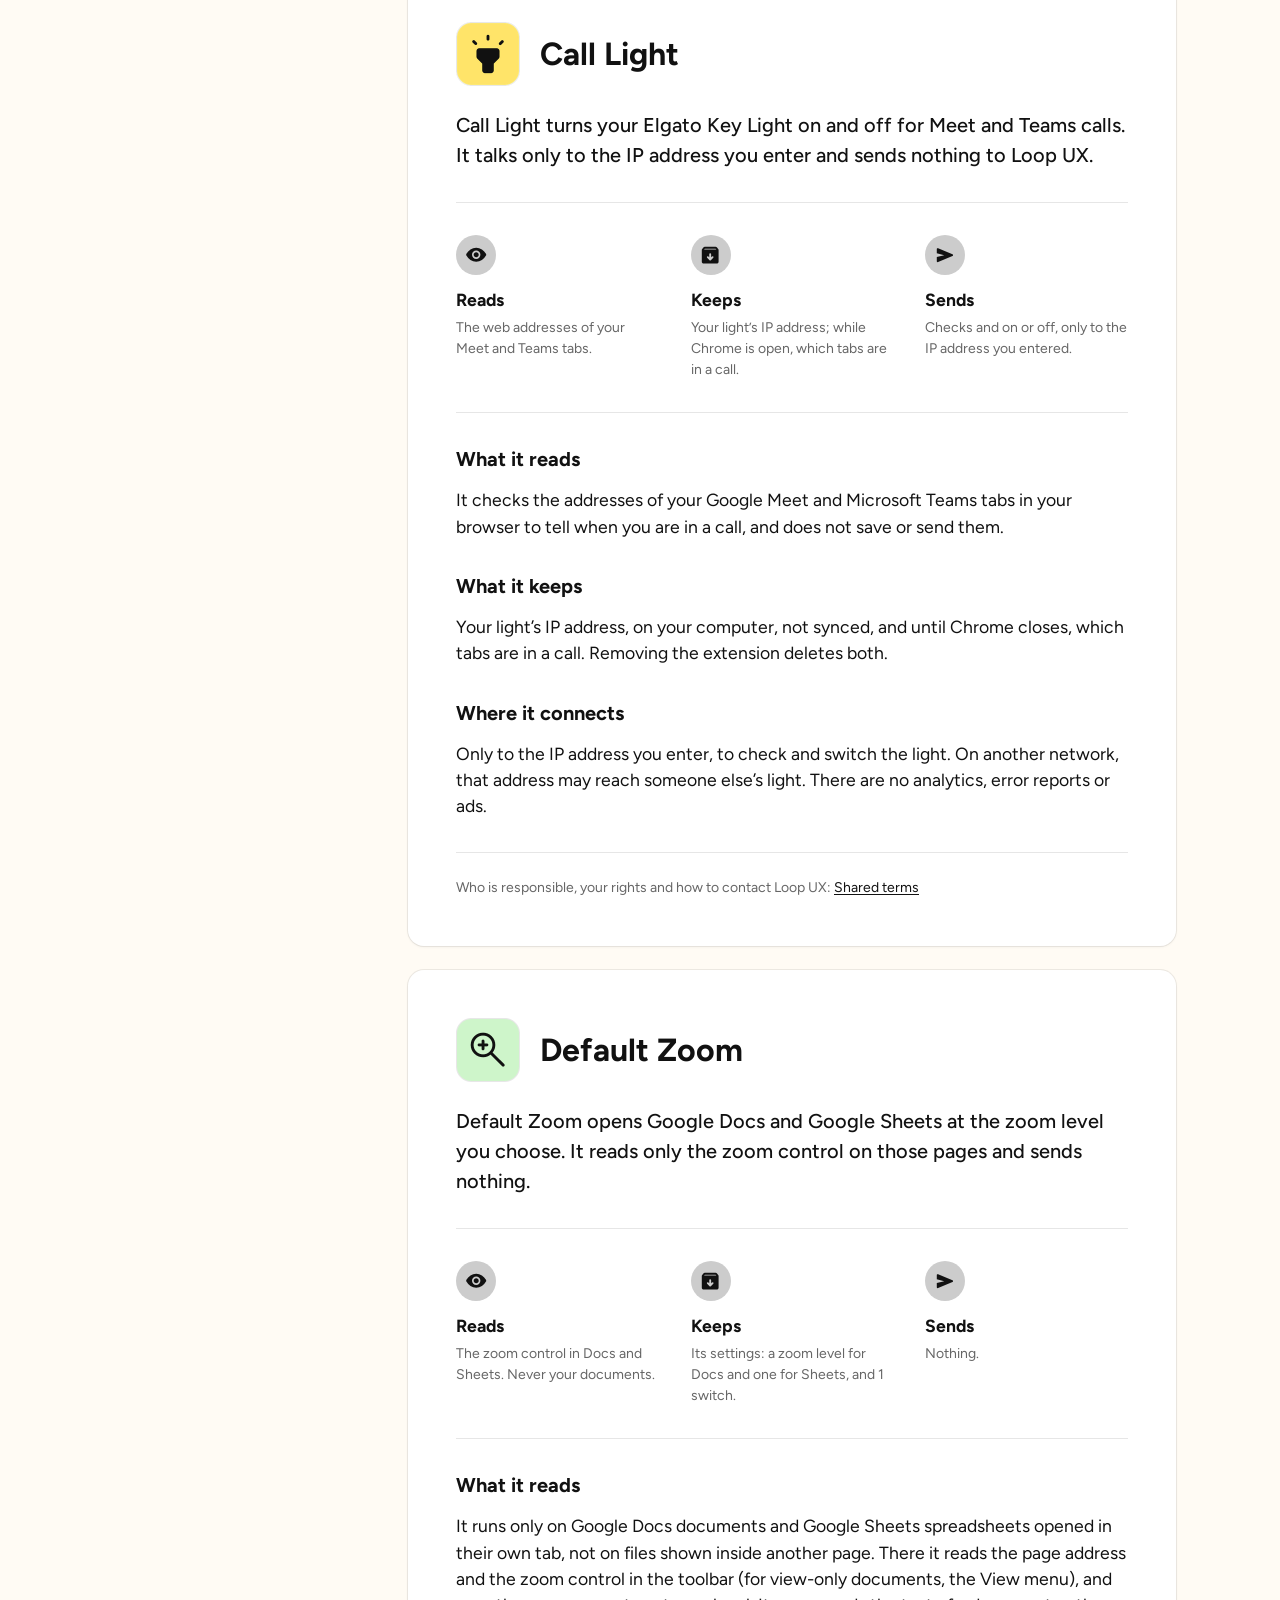
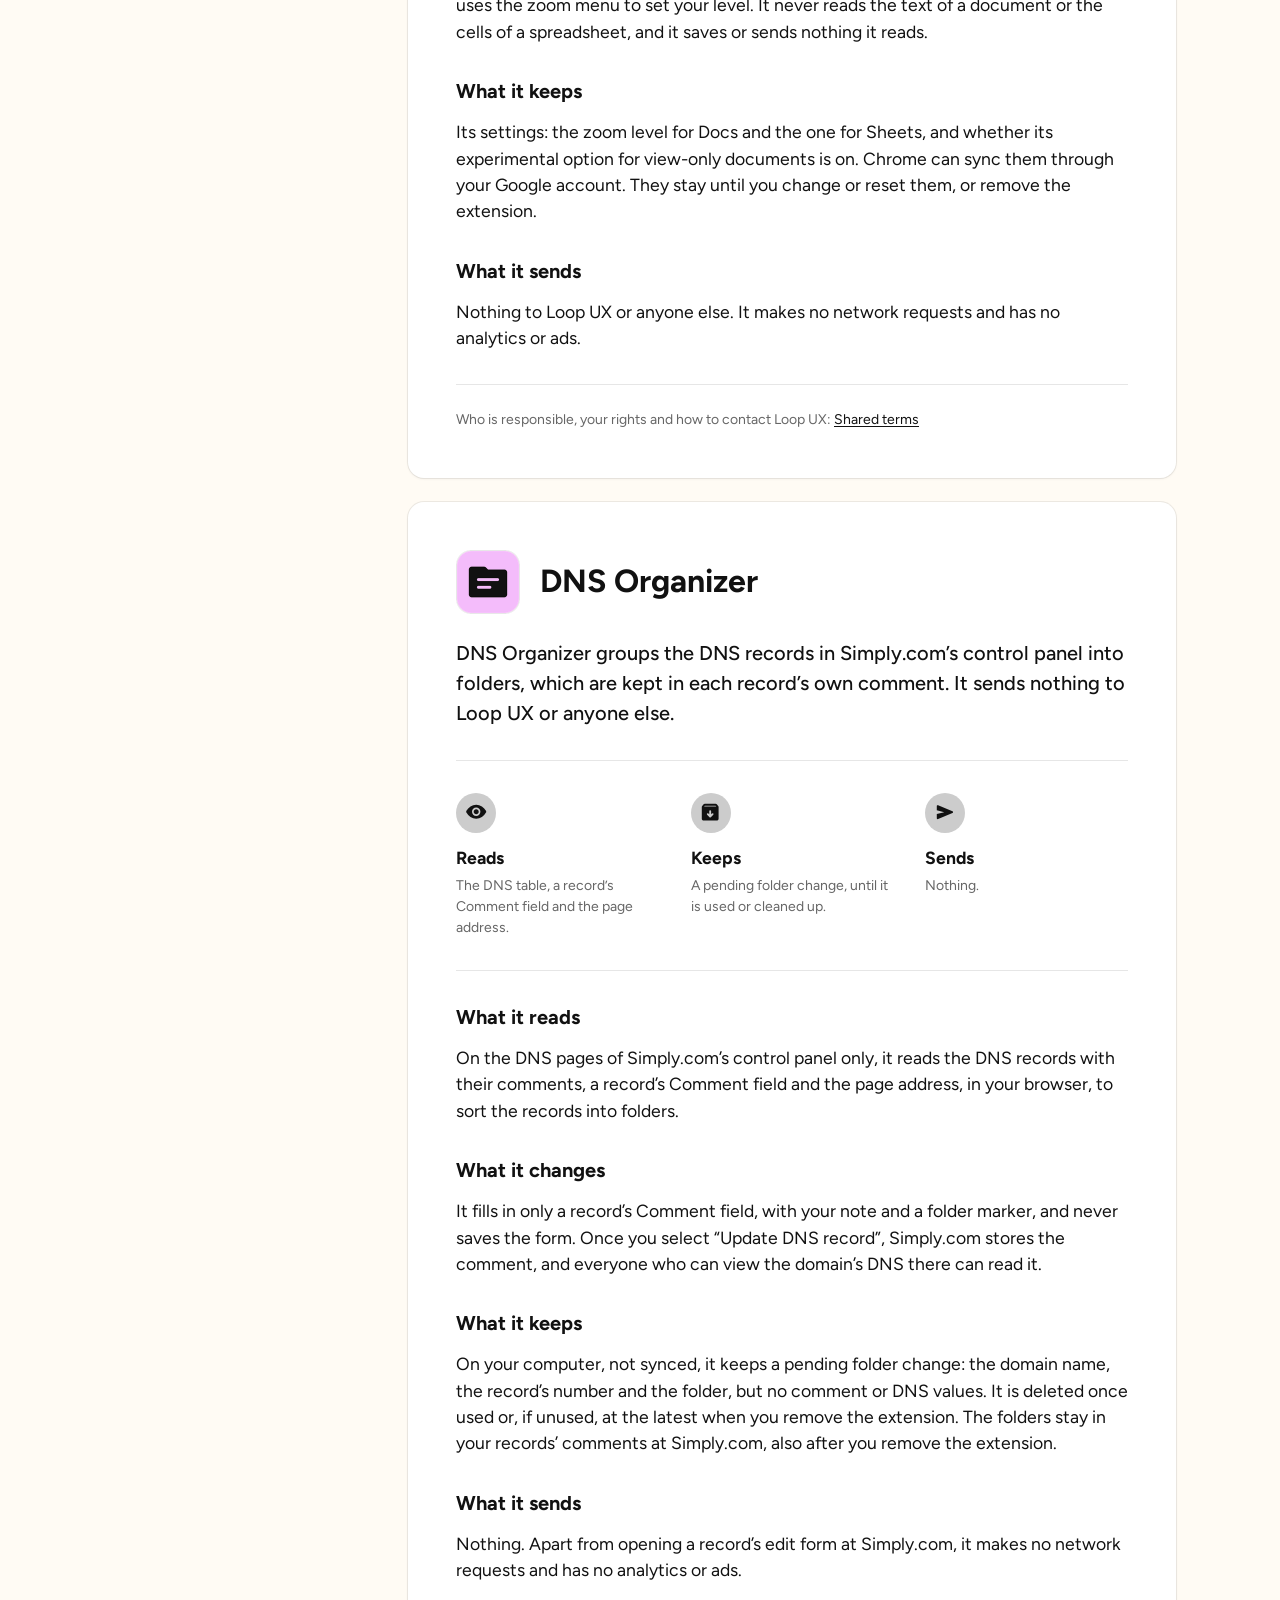
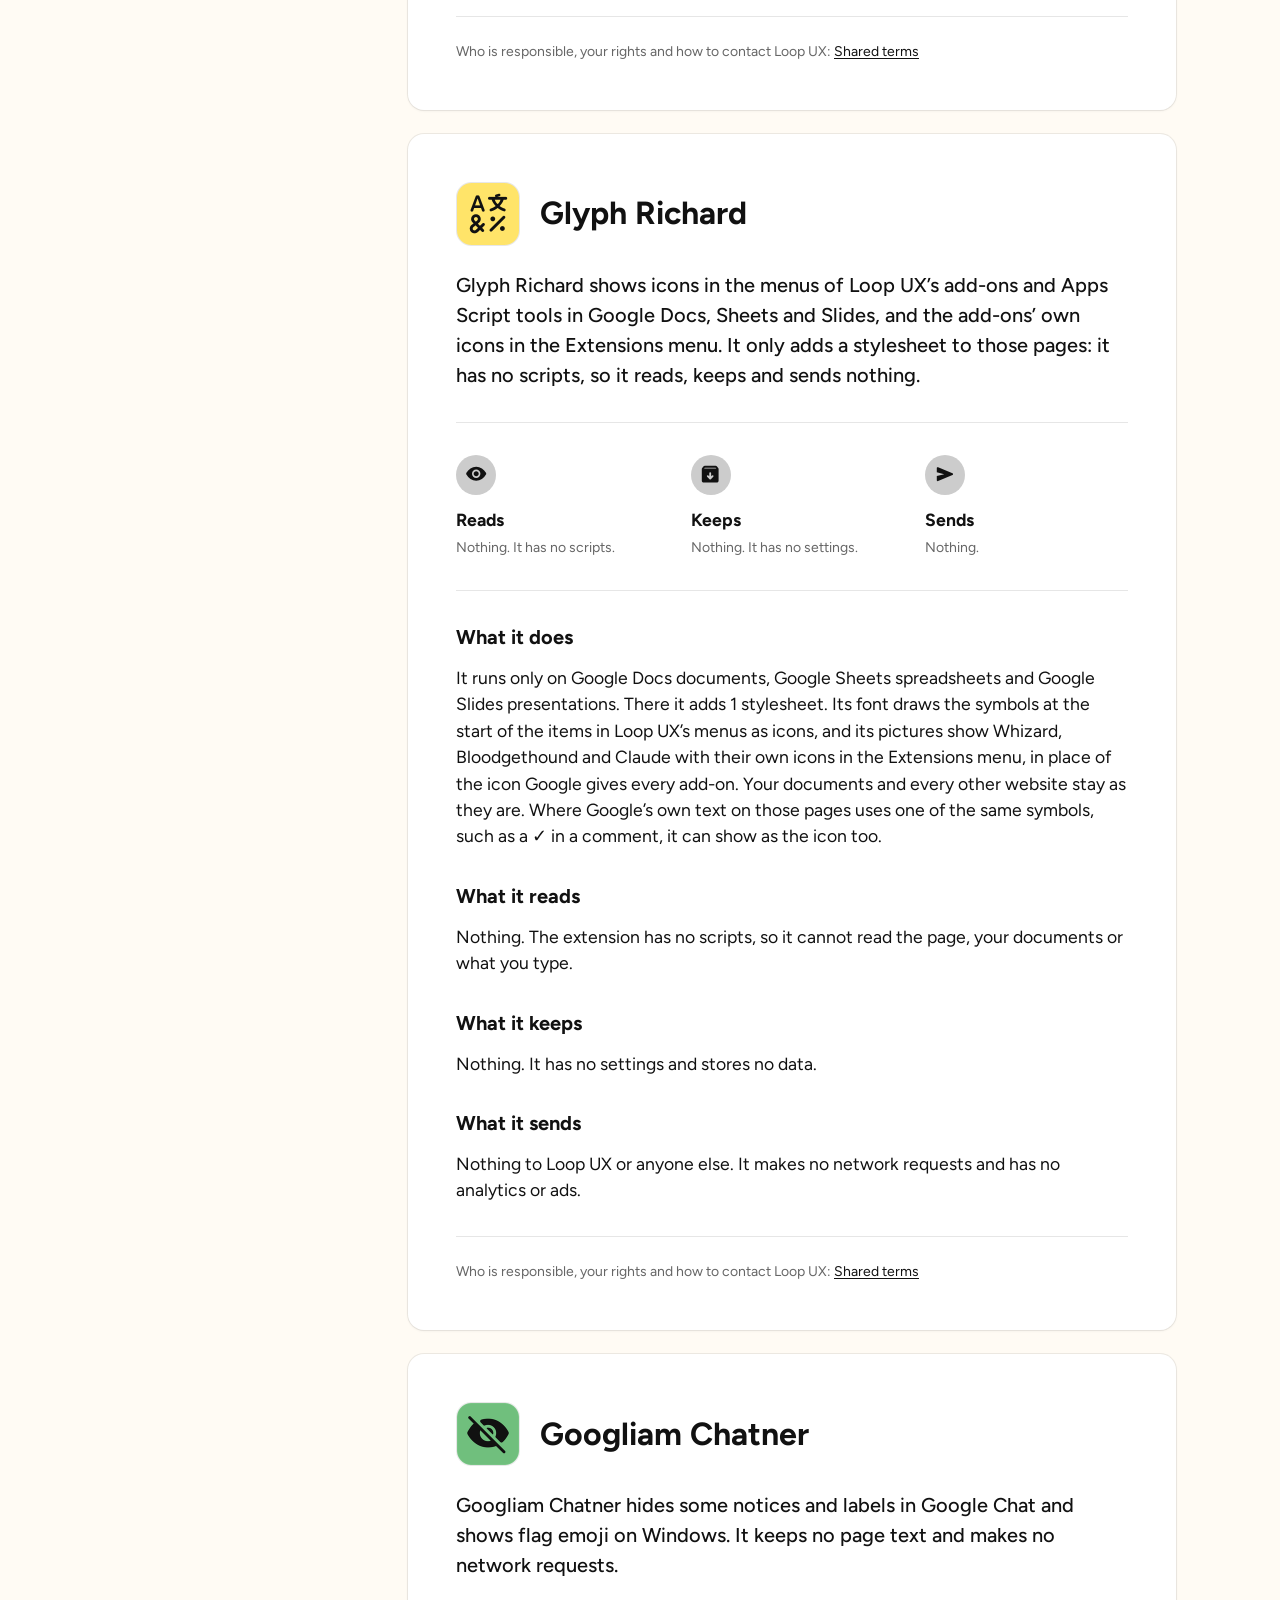
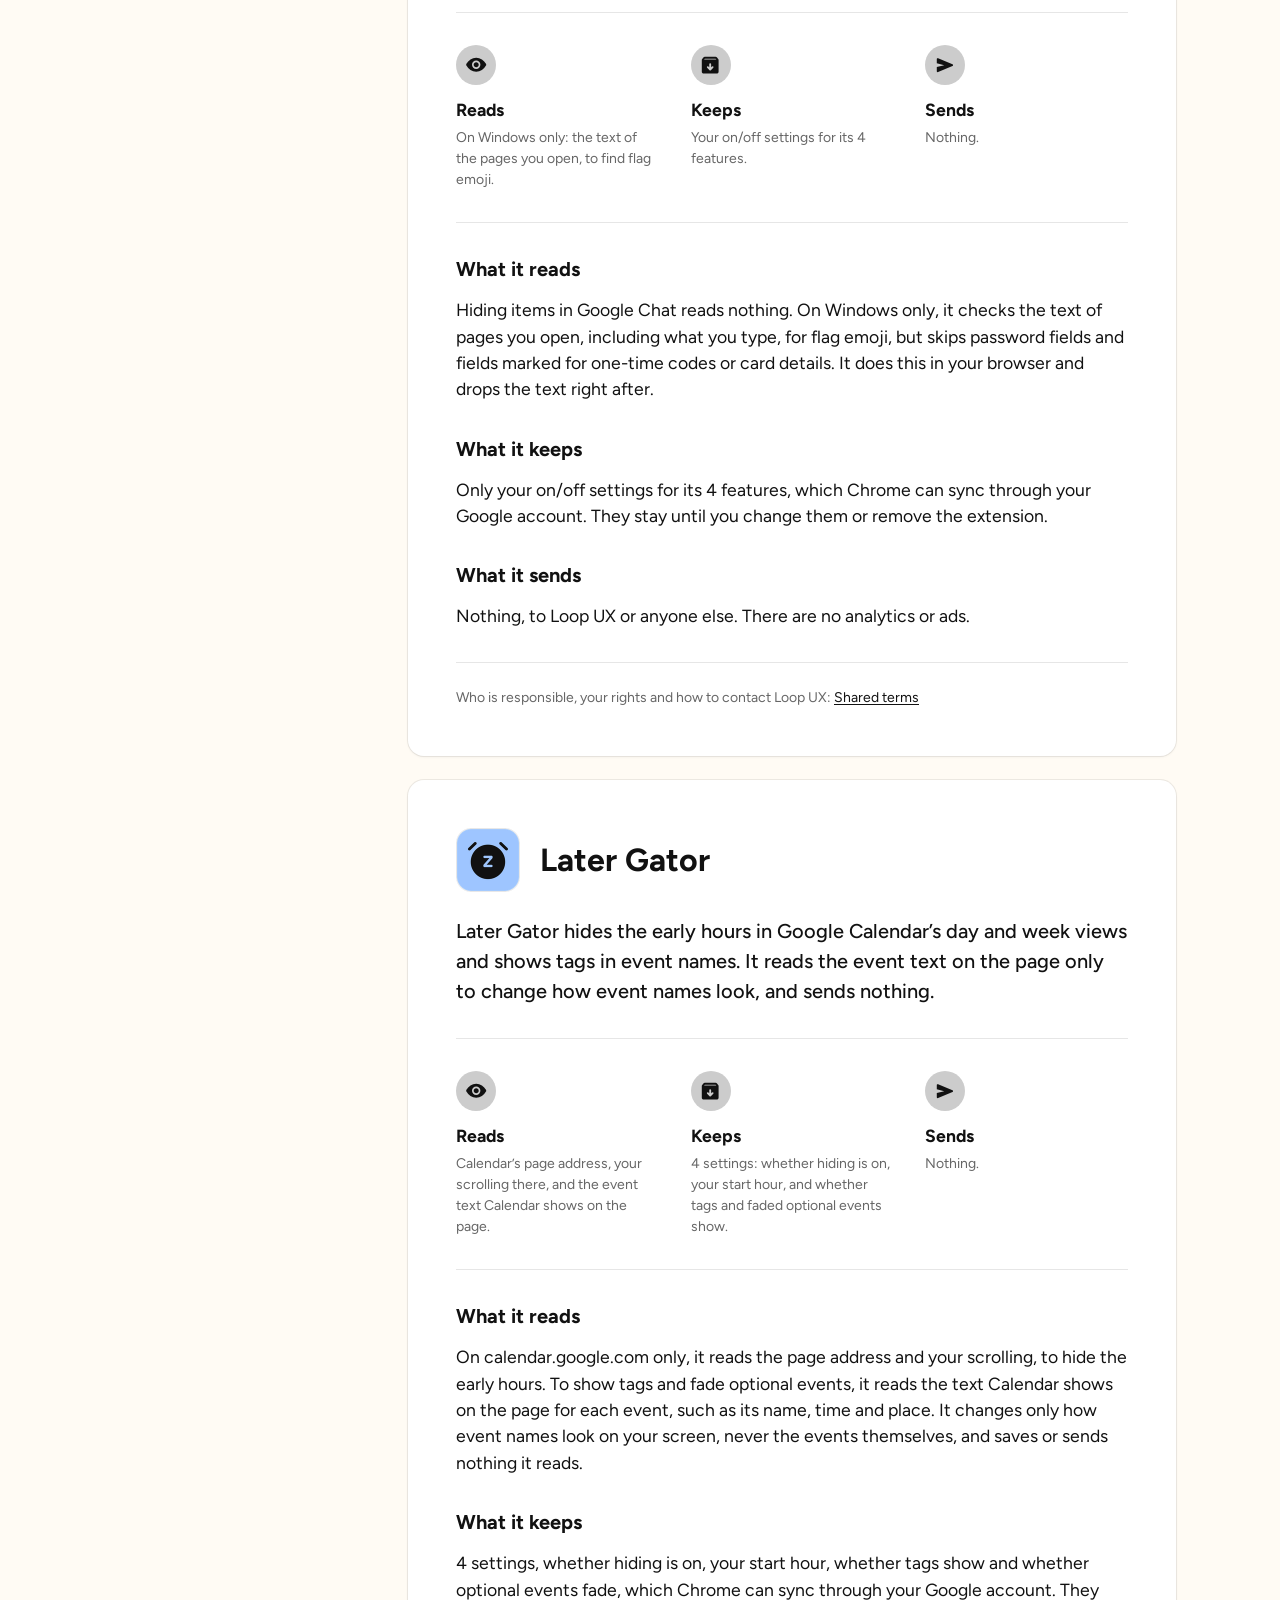
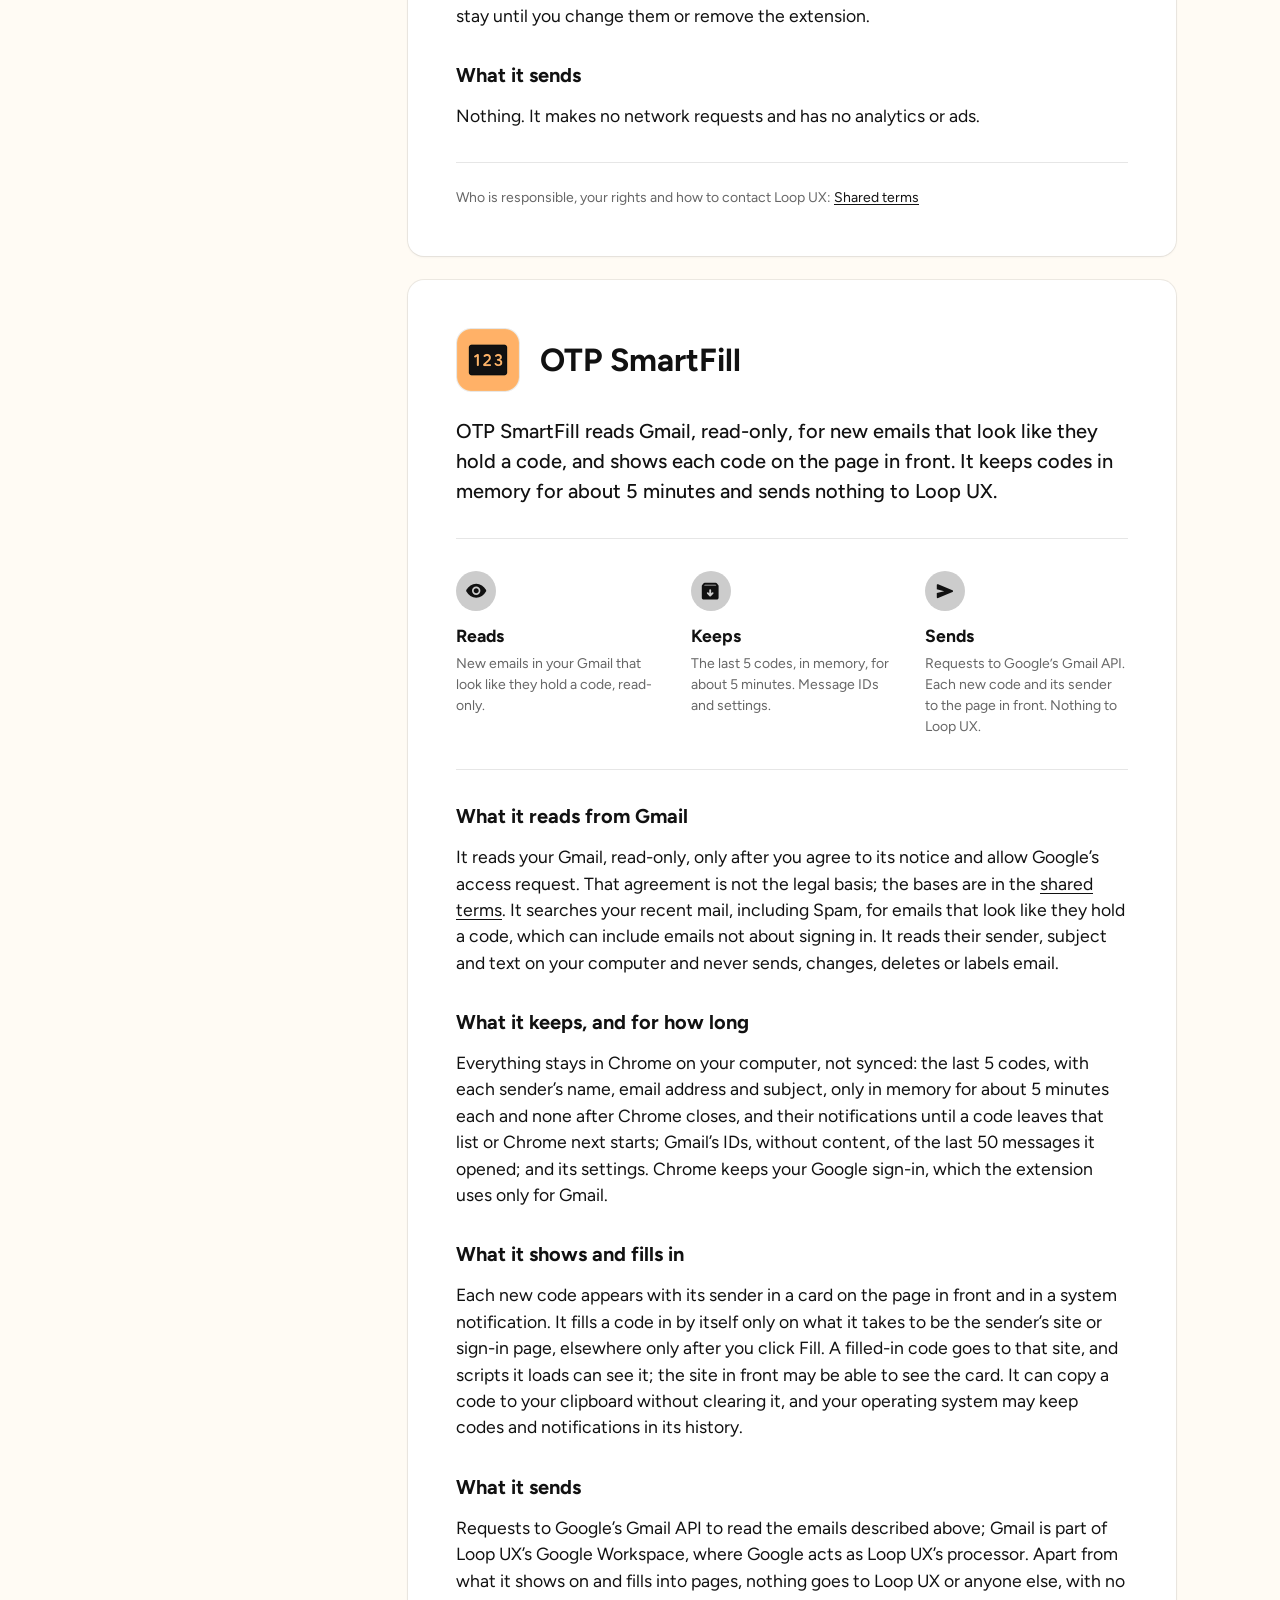
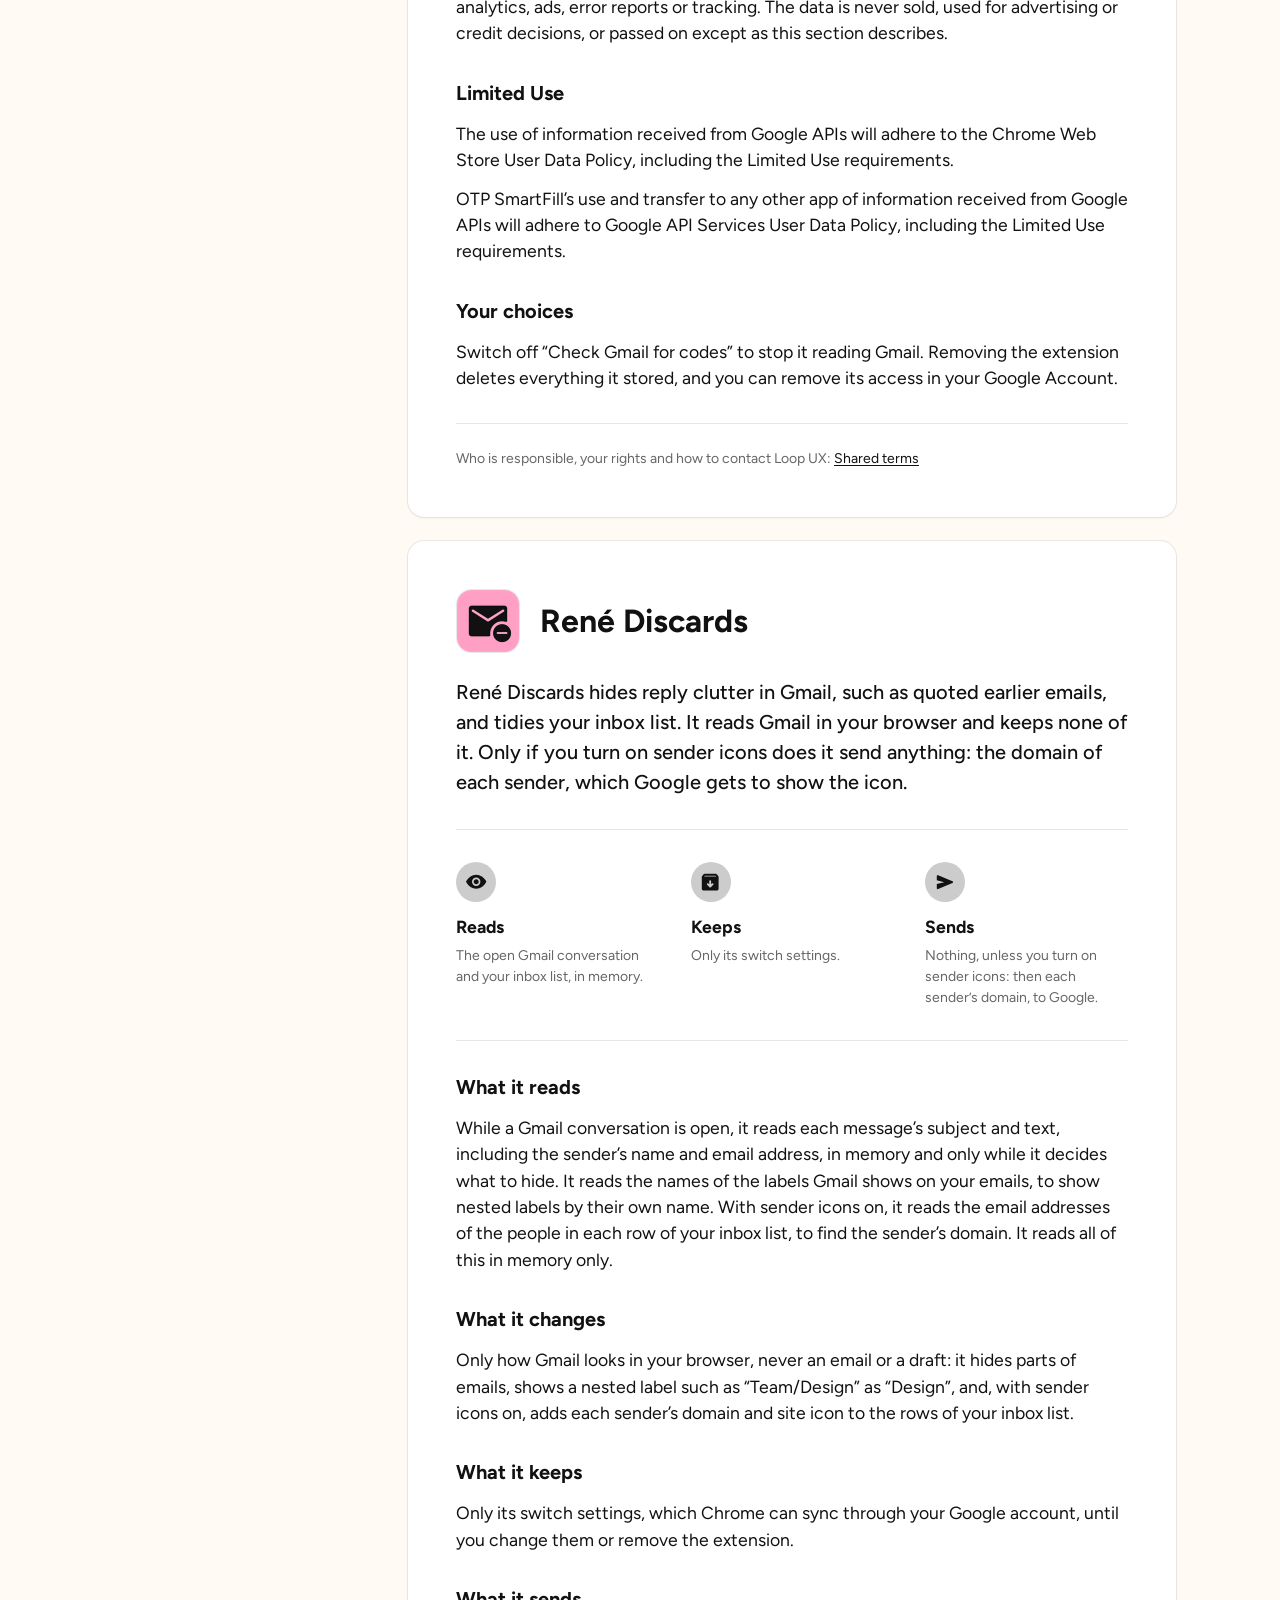
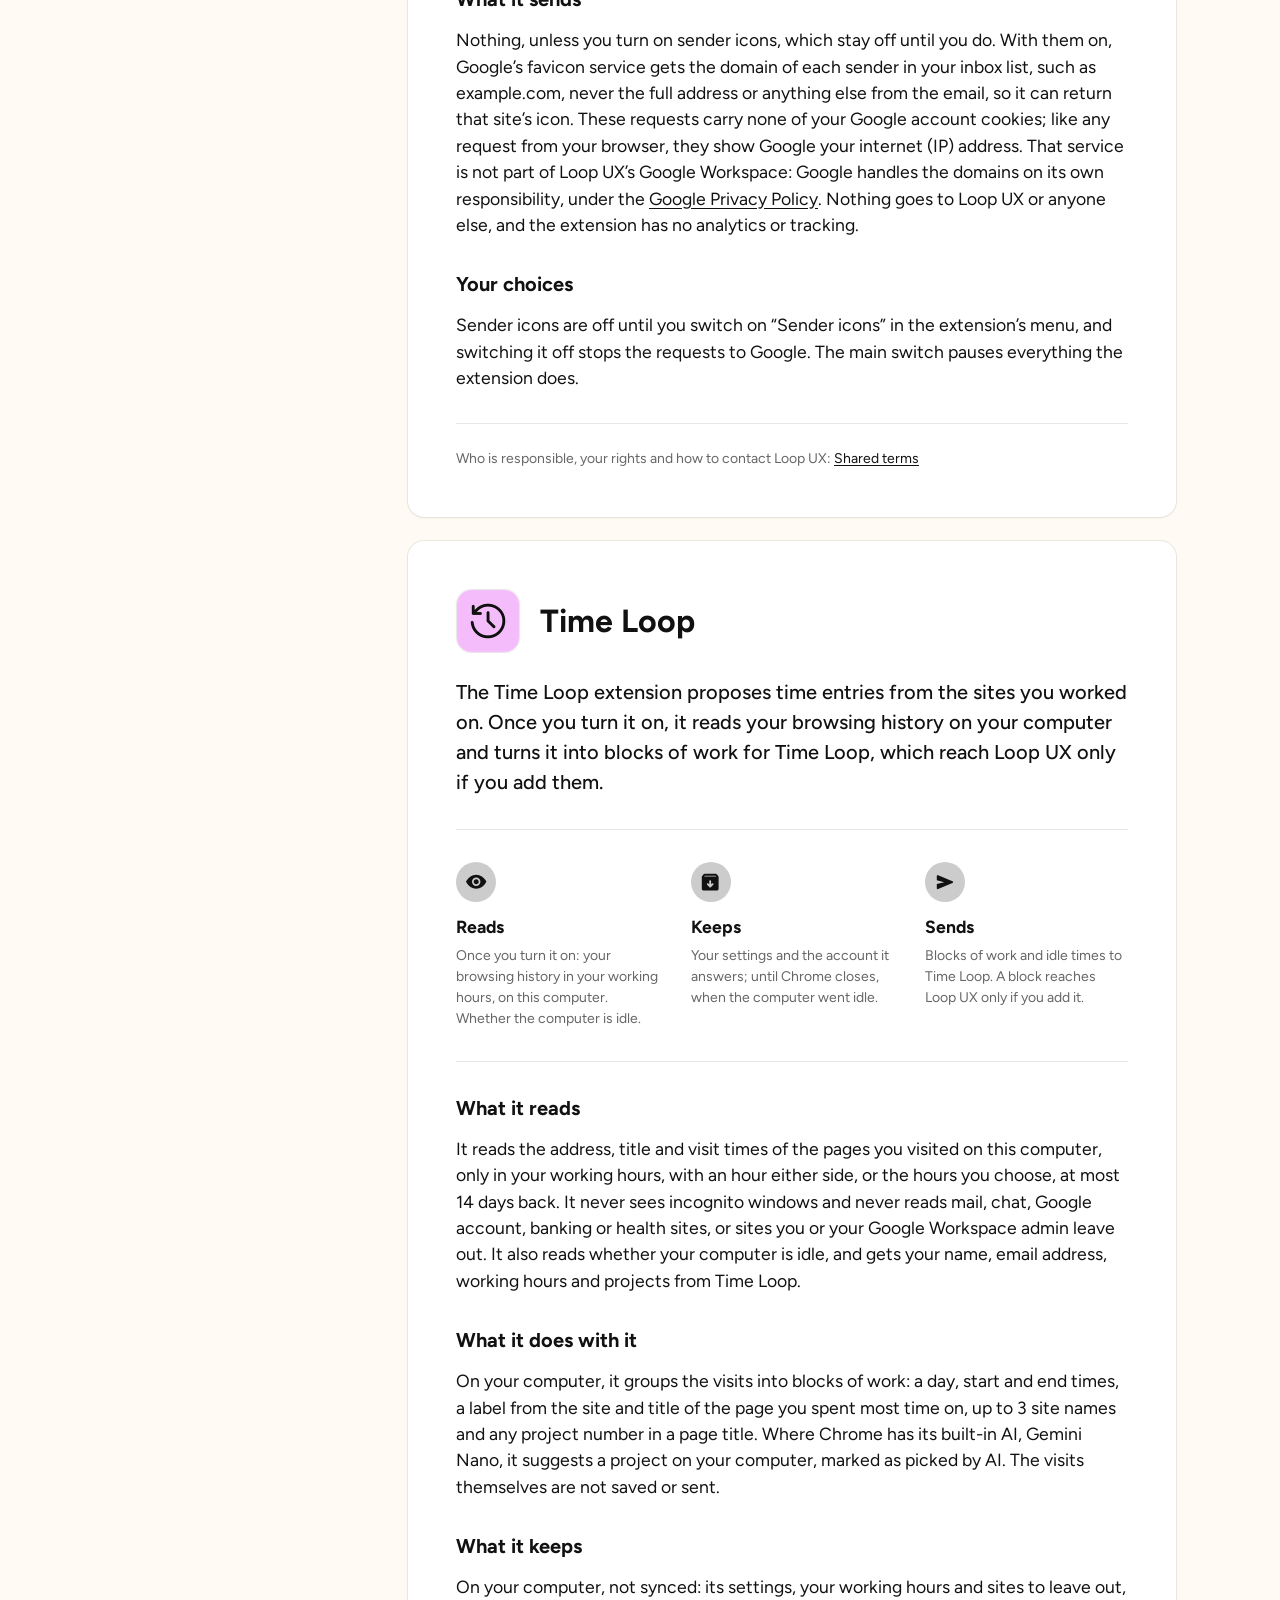
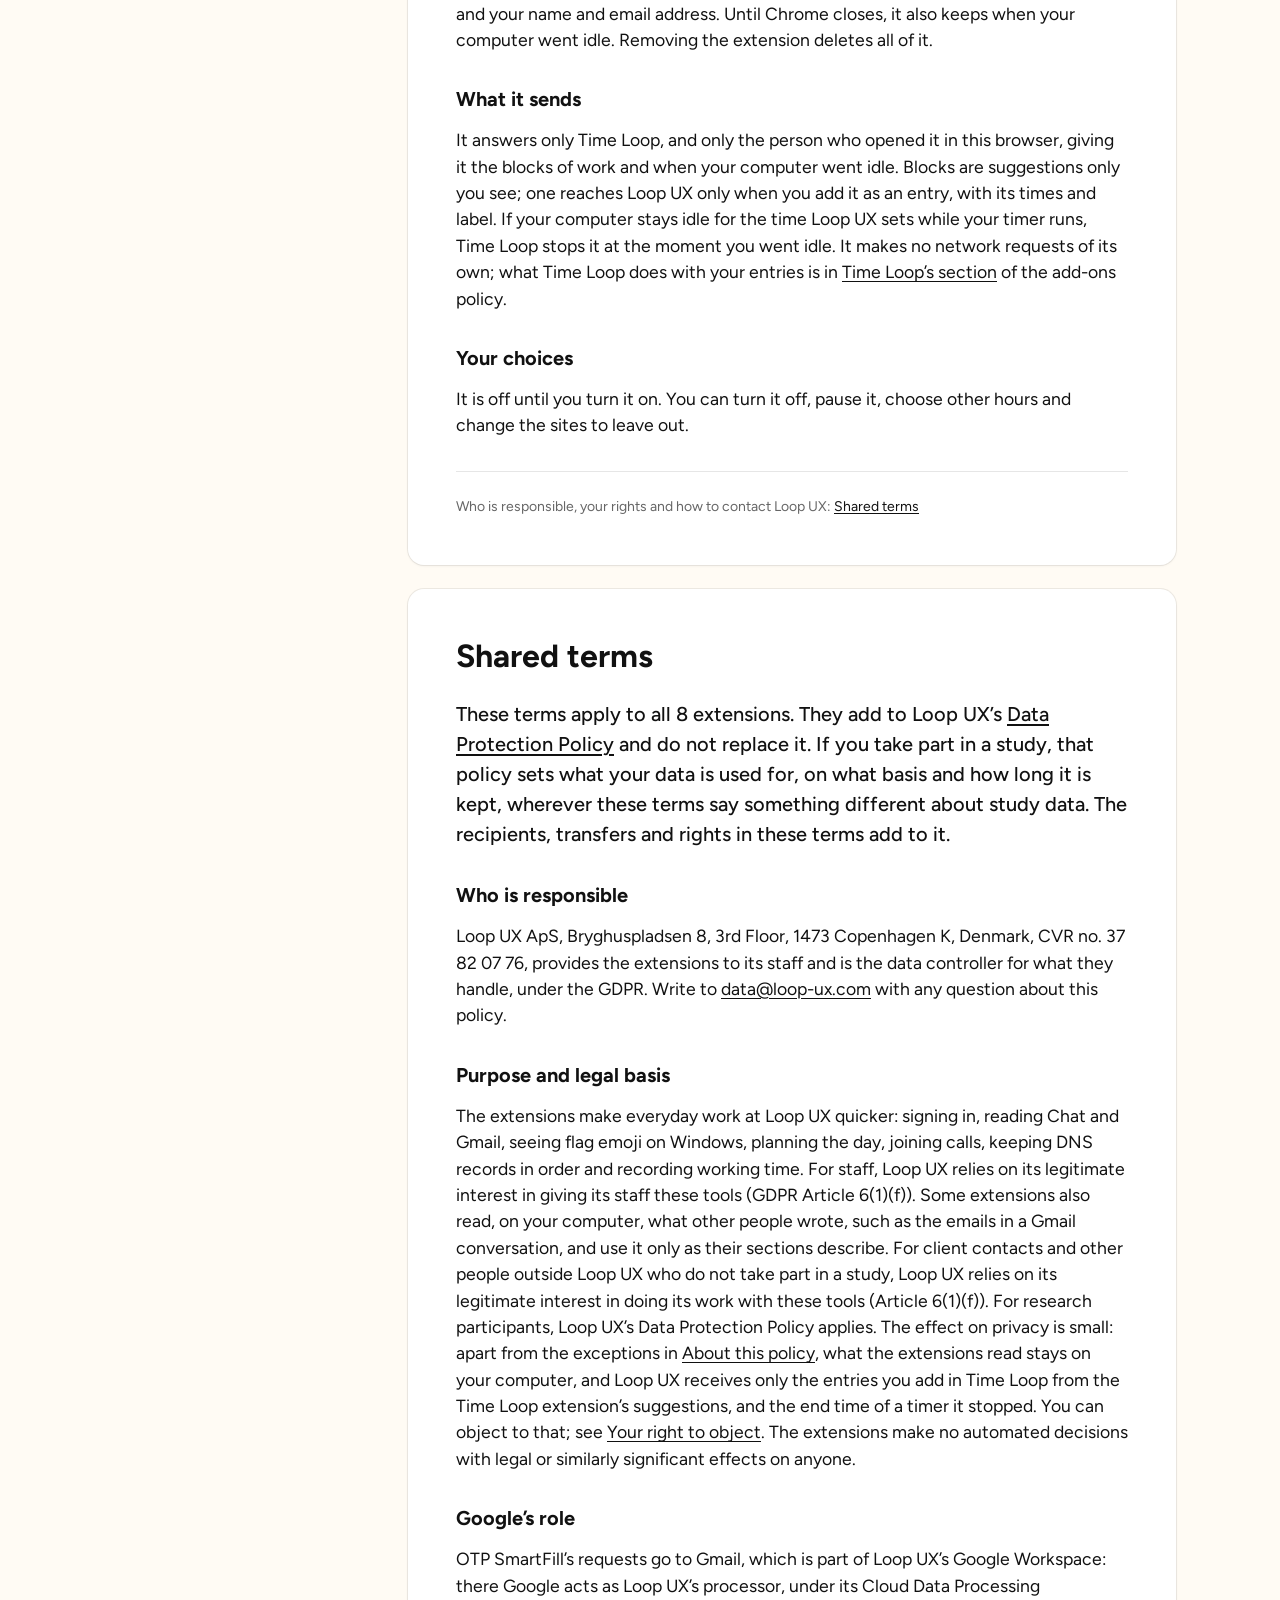
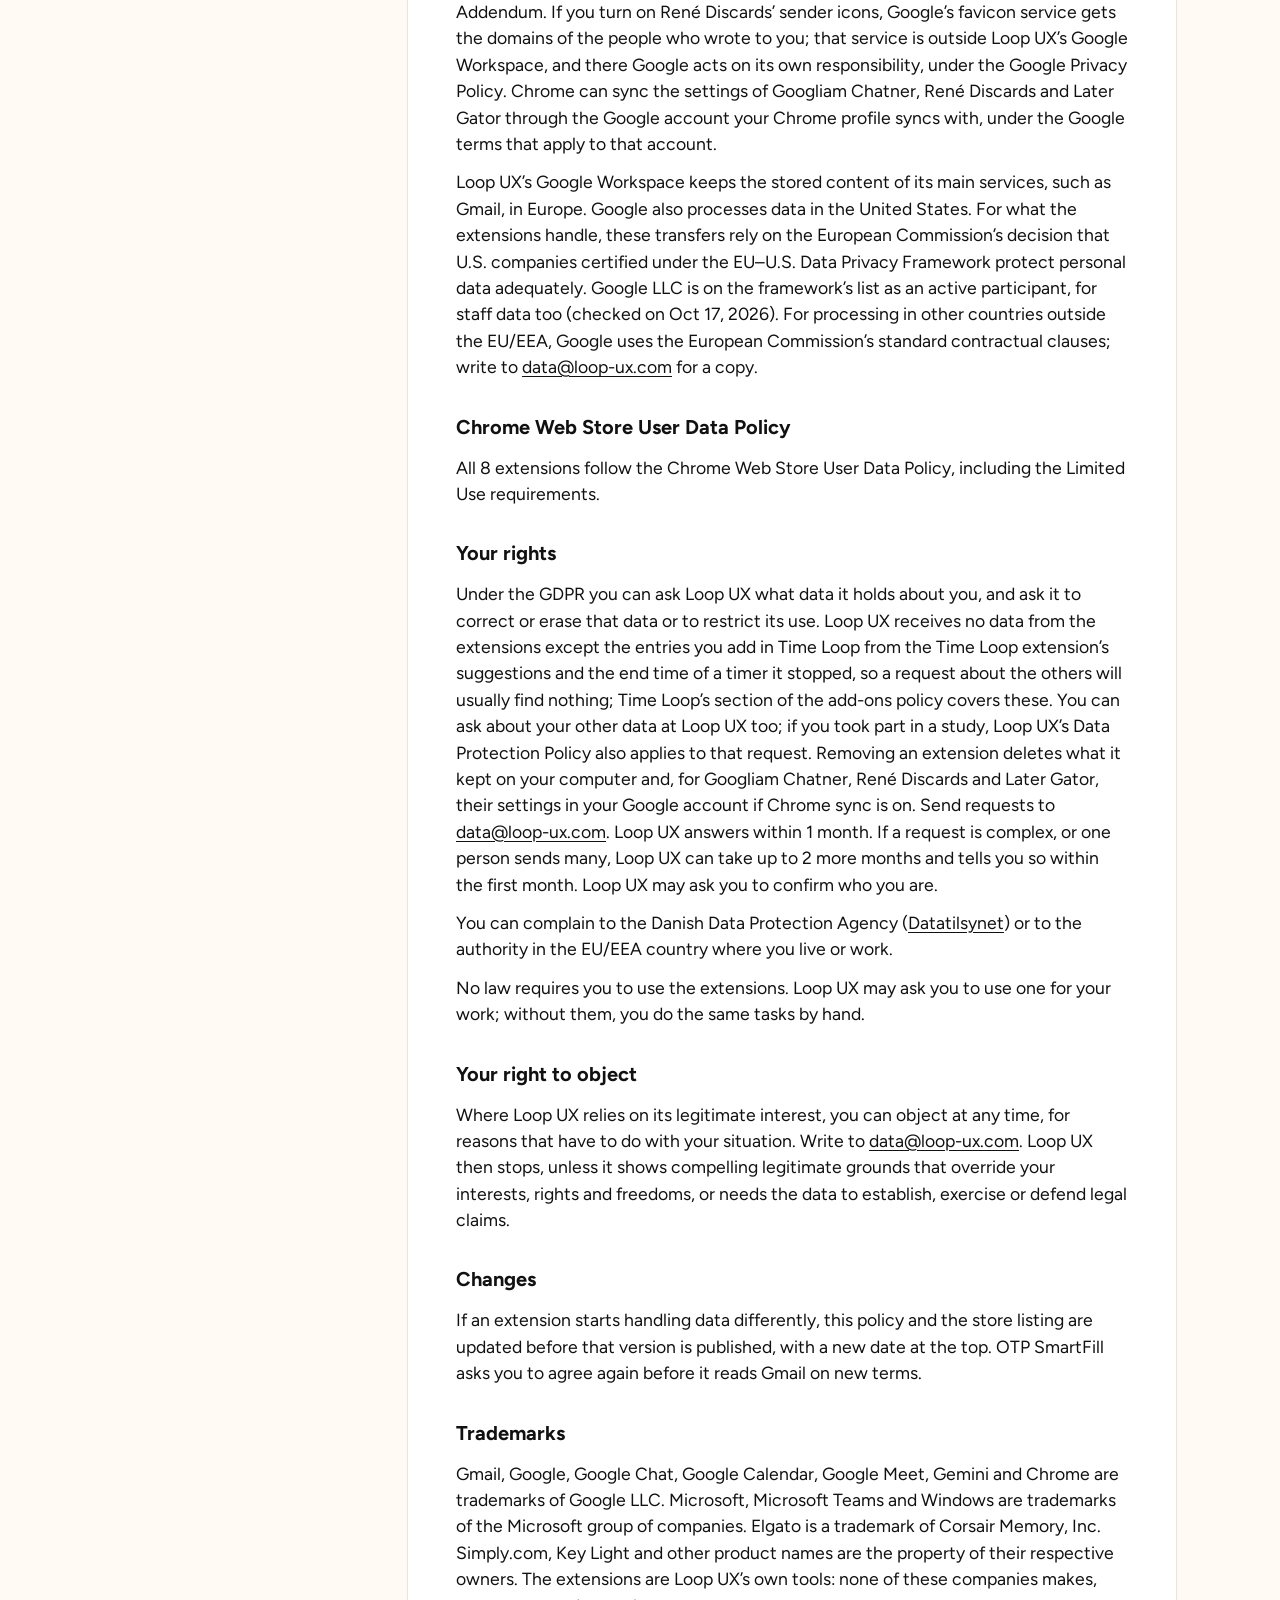
==== commit d7ef1e48: "Glyph Richard: the add-ons' own icons in the Extensions menu" ====
--- a/chrome-extensions/index.html
+++ b/chrome-extensions/index.html
@@ -31,7 +31,7 @@
         <p class="hero__for" data-theme="light"><svg viewBox="0 -960 960 960" xmlns="http://www.w3.org/2000/svg" aria-hidden="true" focusable="false"><path fill="currentColor" d="M240-80q-33 0-56.5-23.5T160-160v-400q0-33 23.5-56.5T240-640h40v-80q0-83 58.5-141.5T480-920q83 0 141.5 58.5T680-720v80h40q33 0 56.5 23.5T800-560v400q0 33-23.5 56.5T720-80H240Zm240-200q33 0 56.5-23.5T560-360q0-33-23.5-56.5T480-440q-33 0-56.5 23.5T400-360q0 33 23.5 56.5T480-280ZM360-640h240v-80q0-50-35-85t-85-35q-50 0-85 35t-35 85v80Z"/></svg>For Loop UX staff and the people they work with</p>
         <h1 class="lx-heading type-h2">Chrome Extensions <span class="lx-script">Privacy<span class="lx-script__mark lx-script__mark--underline" aria-hidden="true"><svg viewBox="0 0 79 5" fill="none" xmlns="http://www.w3.org/2000/svg" aria-hidden="true" preserveAspectRatio="none" width="100%" height="100%" class="lx-scribble"><path d="M0.0644531 4C24.4982 2.43156 74.3054 -0.234777 78.0645 1.64735" stroke="#FA3A74" stroke-width="2" vector-effect="non-scaling-stroke" fill="none"></path></svg></span></span> Policy</h1>
         <p class="type-lead hero__lead">Loop UX makes 9 Chrome extensions for its own staff. This page says what each one reads, what it keeps and what it sends.</p>
-        <p class="type-body-sm hero__updated">Last updated: <time datetime="2026-10-17">Oct 17, 2026</time></p>
+        <p class="type-body-sm hero__updated">Last updated: <time datetime="2026-10-18">Oct 18, 2026</time></p>
       </div>
       <div class="hero__note">
         <h2 class="visually-hidden">In short</h2>
@@ -296,7 +296,7 @@
             <img class="panel__icon" src="../assets/icons/glyph-richard.png" width="64" height="64" alt="">
             <h2>Glyph Richard</h2>
           </div>
-          <p class="panel__lead">Glyph Richard shows icons in the menus of Loop UX’s add-ons and Apps Script tools in Google Docs, Sheets and Slides. It only adds a font to those pages: it has no scripts, so it reads, keeps and sends nothing.</p>
+          <p class="panel__lead">Glyph Richard shows icons in the menus of Loop UX’s add-ons and Apps Script tools in Google Docs, Sheets and Slides, and the add-ons’ own icons in the Extensions menu. It only adds a stylesheet to those pages: it has no scripts, so it reads, keeps and sends nothing.</p>
           <dl class="glance">
             <div class="glance__item">
               <dt><span class="lx-disc lx-iconcircle" aria-hidden="true"><svg viewBox="0 -960 960 960" xmlns="http://www.w3.org/2000/svg" fill="none" width="1.4rem" height="1.4rem" class="lx-icon" focusable="false" aria-hidden="true"><path fill="currentColor" d="M480-320q75 0 127.5-52.5T660-500q0-75-52.5-127.5T480-680q-75 0-127.5 52.5T300-500q0 75 52.5 127.5T480-320Zm0-72q-45 0-76.5-31.5T372-500q0-45 31.5-76.5T480-608q45 0 76.5 31.5T588-500q0 45-31.5 76.5T480-392Zm0 192q-134 0-244.5-72T61-462q-5-9-7.5-18.5T51-500q0-10 2.5-19.5T61-538q64-118 174.5-190T480-800q134 0 244.5 72T899-538q5 9 7.5 18.5T909-500q0 10-2.5 19.5T899-462q-64 118-174.5 190T480-200Z"></path></svg></span><span>Reads</span></dt>
@@ -313,7 +313,7 @@
           </dl>
           <div class="panel__body">
         <h3 id="glyph-richard-what-it-does">What it does</h3>
-        <p>It runs only on Google Docs documents, Google Sheets spreadsheets and Google Slides presentations. There it adds 1 stylesheet with 1 font, which draws the symbols at the start of the items in Loop UX’s menus as icons. Your documents and every other website stay as they are. Where Google’s own text on those pages uses one of the same symbols, such as a ✓ in a comment, it can show as the icon too.</p>
+        <p>It runs only on Google Docs documents, Google Sheets spreadsheets and Google Slides presentations. There it adds 1 stylesheet. Its font draws the symbols at the start of the items in Loop UX’s menus as icons, and its pictures show Whizard, Bloodgethound and Claude with their own icons in the Extensions menu, in place of the icon Google gives every add-on. Your documents and every other website stay as they are. Where Google’s own text on those pages uses one of the same symbols, such as a ✓ in a comment, it can show as the icon too.</p>
 
         <h3 id="glyph-richard-what-it-reads">What it reads</h3>
         <p>Nothing. The extension has no scripts, so it cannot read the page, your documents or what you type.</p>
